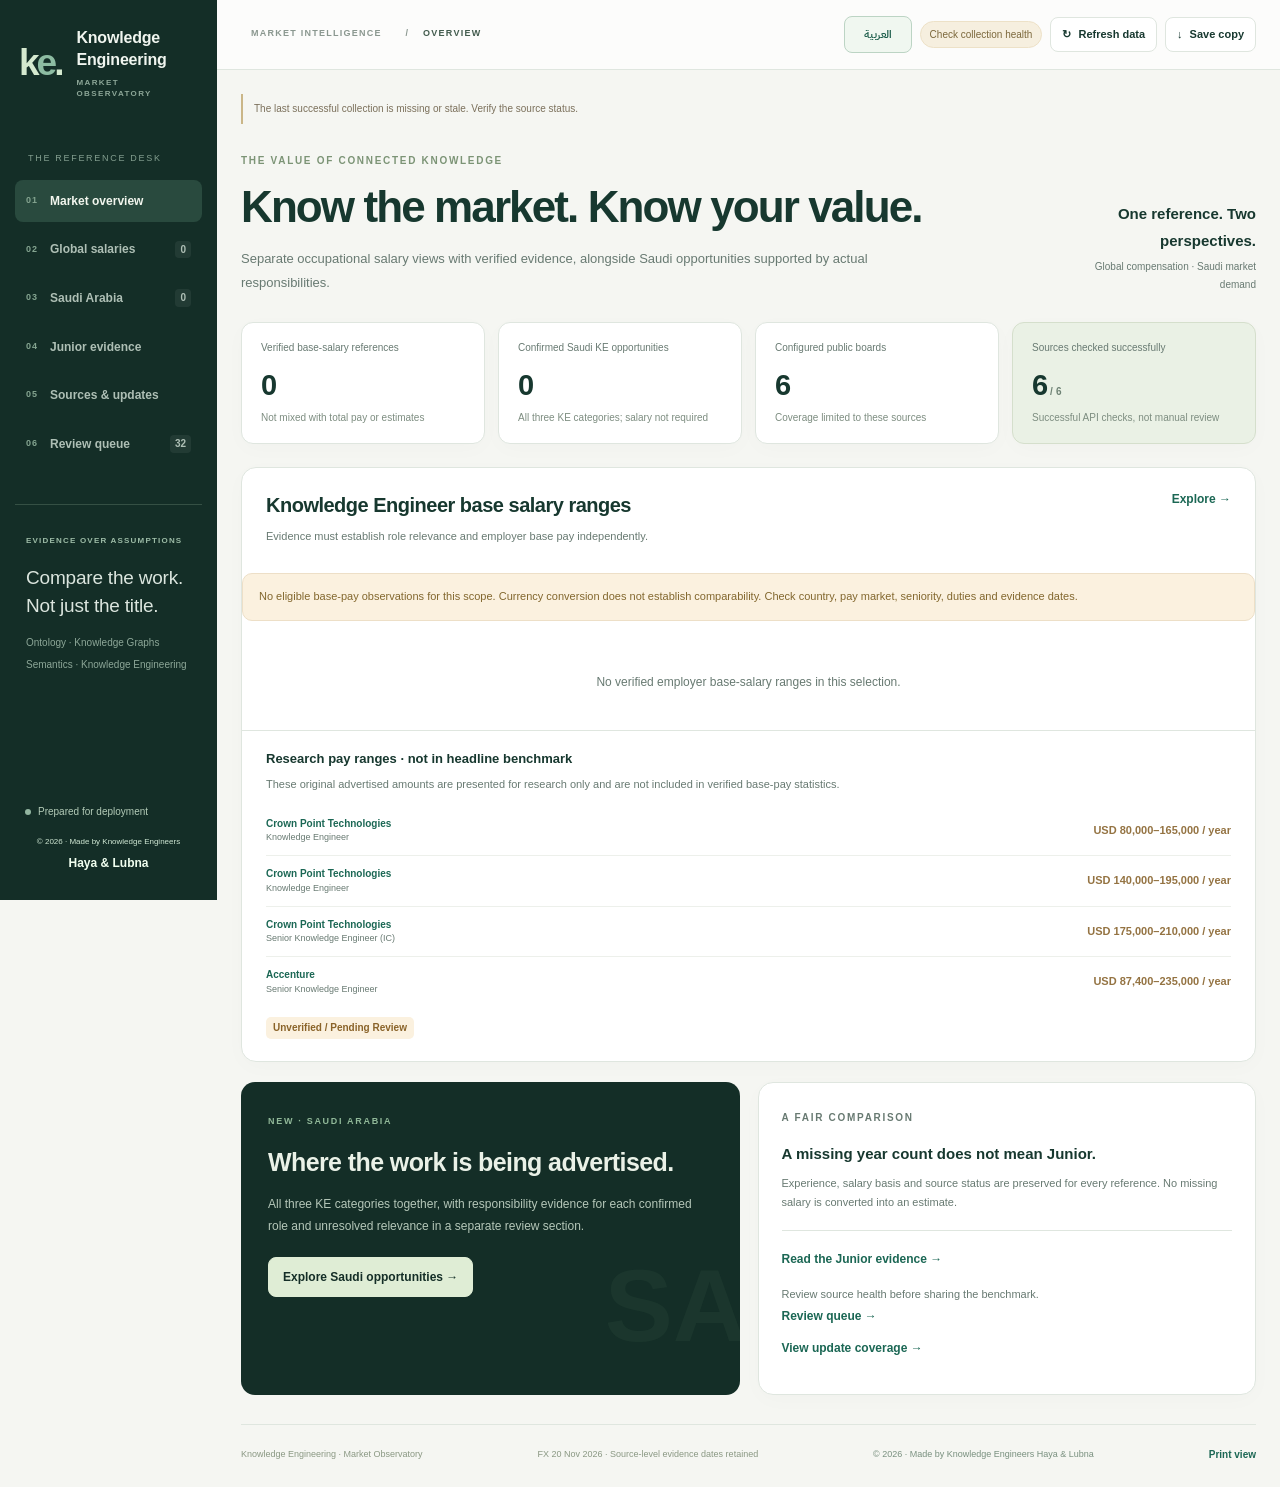
==== public/index.html @ d96d1381 "Refresh knowledge engineering market evidence" ====
<!DOCTYPE html>
<html lang="en" dir="ltr">
<head>
<meta charset="utf-8">
<meta name="viewport" content="width=device-width,initial-scale=1">
<meta name="description" content="Evidence-led Knowledge Engineering salary benchmark and Saudi Arabia opportunity tracker.">
<meta name="referrer" content="no-referrer">
<meta http-equiv="Content-Security-Policy" content="default-src 'none'; script-src 'unsafe-inline'; style-src 'unsafe-inline'; font-src data:; img-src data:; connect-src 'self'; object-src 'none'; base-uri 'none'; form-action 'none'">
<title>Knowledge Engineering | Market Observatory</title>
<style>/* IBM Plex Sans Arabic — bundled font license
Copyright © 2017 IBM Corp. with Reserved Font Name "Plex"

This Font Software is licensed under the SIL Open Font License, Version 1.1.

This license is copied below, and is also available with a FAQ at: http://scripts.sil.org/OFL


-----------------------------------------------------------
SIL OPEN FONT LICENSE Version 1.1 - 26 February 2007
-----------------------------------------------------------

PREAMBLE
The goals of the Open Font License (OFL) are to stimulate worldwide
development of collaborative font projects, to support the font creation
efforts of academic and linguistic communities, and to provide a free and
open framework in which fonts may be shared and improved in partnership
with others.

The OFL allows the licensed fonts to be used, studied, modified and
redistributed freely as long as they are not sold by themselves. The
fonts, including any derivative works, can be bundled, embedded,
redistributed and/or sold with any software provided that any reserved
names are not used by derivative works. The fonts and derivatives,
however, cannot be released under any other type of license. The
requirement for fonts to remain under this license does not apply
to any document created using the fonts or their derivatives.

DEFINITIONS
"Font Software" refers to the set of files released by the Copyright
Holder(s) under this license and clearly marked as such. This may
include source files, build scripts and documentation.

"Reserved Font Name" refers to any names specified as such after the
copyright statement(s).

"Original Version" refers to the collection of Font Software components as
distributed by the Copyright Holder(s).

"Modified Version" refers to any derivative made by adding to, deleting,
or substituting -- in part or in whole -- any of the components of the
Original Version, by changing formats or by porting the Font Software to a
new environment.

"Author" refers to any designer, engineer, programmer, technical
writer or other person who contributed to the Font Software.

PERMISSION & CONDITIONS
Permission is hereby granted, free of charge, to any person obtaining
a copy of the Font Software, to use, study, copy, merge, embed, modify,
redistribute, and sell modified and unmodified copies of the Font
Software, subject to the following conditions:

1) Neither the Font Software nor any of its individual components,
in Original or Modified Versions, may be sold by itself.

2) Original or Modified Versions of the Font Software may be bundled,
redistributed and/or sold with any software, provided that each copy
contains the above copyright notice and this license. These can be
included either as stand-alone text files, human-readable headers or
in the appropriate machine-readable metadata fields within text or
binary files as long as those fields can be easily viewed by the user.

3) No Modified Version of the Font Software may use the Reserved Font
Name(s) unless explicit written permission is granted by the corresponding
Copyright Holder. This restriction only applies to the primary font name as
presented to the users.

4) The name(s) of the Copyright Holder(s) or the Author(s) of the Font
Software shall not be used to promote, endorse or advertise any
Modified Version, except to acknowledge the contribution(s) of the
Copyright Holder(s) and the Author(s) or with their explicit written
permission.

5) The Font Software, modified or unmodified, in part or in whole,
must be distributed entirely under this license, and must not be
distributed under any other license. The requirement for fonts to
remain under this license does not apply to any document created
using the Font Software.

TERMINATION
This license becomes null and void if any of the above conditions are
not met.

DISCLAIMER
THE FONT SOFTWARE IS PROVIDED "AS IS", WITHOUT WARRANTY OF ANY KIND,
EXPRESS OR IMPLIED, INCLUDING BUT NOT LIMITED TO ANY WARRANTIES OF
MERCHANTABILITY, FITNESS FOR A PARTICULAR PURPOSE AND NONINFRINGEMENT
OF COPYRIGHT, PATENT, TRADEMARK, OR OTHER RIGHT. IN NO EVENT SHALL THE
COPYRIGHT HOLDER BE LIABLE FOR ANY CLAIM, DAMAGES OR OTHER LIABILITY,
INCLUDING ANY GENERAL, SPECIAL, INDIRECT, INCIDENTAL, OR CONSEQUENTIAL
DAMAGES, WHETHER IN AN ACTION OF CONTRACT, TORT OR OTHERWISE, ARISING
FROM, OUT OF THE USE OR INABILITY TO USE THE FONT SOFTWARE OR FROM
OTHER DEALINGS IN THE FONT SOFTWARE.

*/
:root{--page:#f5f6f2;--white:#fff;--ink:#17382f;--muted:#687a72;--line:#dfe6df;--green:#1b6754;--mint:#d8eee1;--nav:#142e27;--gold:#a26b22;--gold-bg:#fbf1df;--red:#944b43;--shadow:0 5px 22px #17382f05;--radius:15px}*{box-sizing:border-box}body{margin:0;background:var(--page);color:var(--ink);font:14px/1.55 'Segoe UI',Arial,sans-serif}button,input,select{font:inherit}button,a{touch-action:manipulation}button{cursor:pointer}button:disabled{opacity:.45;cursor:not-allowed}a{color:var(--green);text-decoration:none}a:hover{text-decoration:underline}button:focus-visible,a:focus-visible,input:focus-visible,select:focus-visible{outline:3px solid #87bea7;outline-offset:3px}h1,h2,h3,p{margin-top:0}h1{font-size:44px;line-height:1.12;letter-spacing:-1.9px;font-weight:650;margin-bottom:16px}h2{font-size:20px;letter-spacing:-.5px;margin-bottom:7px}h3{font-size:16px;line-height:1.5;margin-bottom:8px}.muted,small{color:var(--muted)}small{font-size:11px}.eyebrow{font-size:10px;font-weight:750;letter-spacing:1.7px;text-transform:uppercase}.mono{font-variant-numeric:tabular-nums}.button{display:inline-flex;justify-content:center;align-items:center;gap:7px;border:1px solid var(--line);border-radius:8px;padding:10px 14px;font-size:12px;font-weight:600;background:white;color:var(--ink);min-height:38px}.button:hover{background:#edf3ee;text-decoration:none}.button.primary{background:var(--green);border-color:var(--green);color:white}.button.primary:hover{background:#164d40}.button.small{padding:8px 11px;min-height:34px;font-size:11px}.button.square{width:34px;padding:5px;font-size:22px;line-height:1}.text-button{padding:0;border:0;background:transparent;color:var(--green);font-size:12px;font-weight:650}.text-button:hover{text-decoration:underline}.actions{display:flex;align-items:center;gap:9px;flex-wrap:wrap}.chip{display:inline-flex;align-items:center;border-radius:5px;font-size:10px;font-weight:650;padding:4px 7px;background:#edf0ed;color:#60746b;line-height:1.4}.chip.green{background:#e2f2e8;color:#246649}.chip.amber{background:var(--gold-bg);color:#8a6329}.chip.red{background:#f7e9e6;color:#924f45}.chip.blue{background:#e7edf7;color:#476082}.chip-row{display:flex;align-items:center;gap:6px;flex-wrap:wrap}.status-dot{height:6px;width:6px;border-radius:50%;display:inline-block;background:#93b6a1;margin-right:7px}.sidebar{position:fixed;inset:0 auto 0 0;width:244px;background:var(--nav);color:#dbe5de;padding:34px 22px;z-index:10;display:flex;flex-direction:column}.brand{display:flex;gap:15px;color:#f0f5ef;align-items:center;font-weight:600;font-size:16px;line-height:1.35;letter-spacing:-.2px;margin:0 4px 52px}.brand:hover{text-decoration:none}.brand-mark{font-size:37px;letter-spacing:-3px;font-weight:800;color:#d5e9cf}.brand-mark span{color:#8dbca2}.brand small{display:block;color:#8da798;font-size:8px;letter-spacing:1.4px;margin-top:8px}.nav-caption{font-size:9px;letter-spacing:1.7px;color:#839e8f;margin:0 13px 14px}.sidebar nav{display:grid;gap:6px}.sidebar nav button{display:flex;align-items:center;gap:12px;width:100%;background:transparent;border:0;color:#aebfb5;padding:12px 11px;text-align:left;border-radius:8px;font-size:12px;font-weight:600}.sidebar nav button.active{color:#f2f6ee;background:#294a3e}.sidebar nav button:hover{background:#243f35}.nav-icon{font-size:9px;color:#84a490;letter-spacing:1px}.nav-count{margin-left:auto;background:#ffffff10;border-radius:4px;padding:1px 5px;font-size:10px}.side-card{margin-top:39px;border-top:1px solid #355044;padding:23px 11px}.side-card .eyebrow{font-size:8px;color:#9dbca7;letter-spacing:1.2px}.side-card p{margin:14px 0 12px;font-size:19px;line-height:1.45;letter-spacing:-.2px}.side-card small{font-size:10px;color:#8da798;line-height:1.8}.side-footer{margin-top:auto;padding:20px 10px 0;font-size:10px;color:#b4ccb8}.side-footer small{display:block;margin-top:10px;color:#7f9b8a;line-height:1.75}.app{margin-left:244px}.topbar{padding:16px 34px;background:#ffffffbb;border-bottom:1px solid var(--line);display:flex;justify-content:space-between;align-items:center;gap:15px}.crumb{font-size:9px;font-weight:600;letter-spacing:1.25px;color:#8a978f}.crumb span{margin:0 10px}.crumb strong{color:#435c4e}.top-actions{display:flex;gap:8px;align-items:center}.sync-pill{font-size:10px;color:#7c683c;background:#f6efdf;border:1px solid #ede1c7;border-radius:30px;padding:5px 9px;white-space:nowrap}.sync-pill.ok{background:#e6f1e9;border-color:#c9dfcf;color:#316c46}main{max-width:1590px;margin:auto;padding:24px 35px 22px}.connection-notice{font-size:10px;color:#7b705b;border-left:2px solid #cab688;padding:6px 11px;margin:0 0 29px;line-height:1.8}.connection-notice.ok{border-color:#89bda1;color:#567568}.page-heading{display:flex;justify-content:space-between;align-items:flex-end;gap:25px;margin-bottom:28px}.page-heading .eyebrow{color:#7c9476;display:block;margin-bottom:14px}.page-heading p{font-size:13px;color:var(--muted);max-width:640px;line-height:1.8;margin-bottom:0}.heading-note{max-width:180px;font-size:10px;text-align:right;color:var(--muted);line-height:1.8}.heading-note strong{font-size:15px;display:block;color:var(--ink);margin-bottom:4px}.stats{display:grid;grid-template-columns:repeat(4,minmax(0,1fr));gap:13px;margin-bottom:23px}.stat{border:1px solid var(--line);border-radius:12px;background:white;padding:17px 19px;box-shadow:var(--shadow)}.stat .label{color:var(--muted);font-size:10px;margin-bottom:13px}.stat .value{font-size:29px;line-height:1.15;letter-spacing:-1px;font-weight:650;margin-bottom:8px}.stat .value small{font-size:10px;font-weight:650;letter-spacing:.2px;color:#6e8274;margin-right:5px}.stat .foot{font-size:10px;line-height:1.6;color:#7d8d80}.stat.emph{background:#eaf1e5;border-color:#d5dfcc}.panel{background:white;border:1px solid var(--line);border-radius:var(--radius);box-shadow:var(--shadow);overflow:hidden}.panel-header{display:flex;justify-content:space-between;align-items:flex-start;gap:15px;padding:22px 24px 13px}.panel-header p{font-size:11px;color:var(--muted);margin:5px 0 0}.overview-grid{display:grid;grid-template-columns:minmax(0,1fr) 300px;gap:20px}.hero-card{background:var(--nav);color:#eaf1e7;padding:27px;border-radius:14px;position:relative;overflow:hidden;margin-bottom:17px}.hero-card .eyebrow{color:#91b999;font-size:9px}.hero-card h2{font-size:25px;line-height:1.25;letter-spacing:-.6px;margin:16px 0}.hero-card p{color:#b5c7b9;font-size:12px;line-height:1.8;position:relative}.hero-card .button{position:relative;background:#dfedd5;color:var(--nav);border-color:#dfedd5;margin-top:7px}.hero-card::after{content:'SA';font-size:102px;position:absolute;right:-7px;bottom:10px;color:#8eaf8d11;font-weight:800;pointer-events:none}.evidence-card{padding:23px}.evidence-card h3{font-size:15px}.evidence-card p{font-size:11px;color:var(--muted);line-height:1.8}.evidence-card .thin-rule{border-top:1px solid var(--line);margin:17px 0}.chart{padding:0 24px 22px}.chart-row{display:grid;grid-template-columns:180px 1fr 130px;gap:14px;align-items:center;border-bottom:1px solid #edf0eb;padding:12px 0}.chart-row:last-child{border:0}.chart-role{display:block;font-size:11px;font-weight:650}.chart-role small{display:block;font-weight:400;font-size:9px;margin-top:3px}.bar-track{height:6px;background:#eff2ee;border-radius:4px;position:relative}.bar-range{height:6px;border-radius:4px;background:#75a38b;position:absolute;top:0;min-width:2px}.chart-value{font-size:10px;text-align:right;font-weight:650;color:#45684f}.chart-legend{font-size:9px;display:flex;justify-content:space-between;color:#8b998c;margin-bottom:5px;margin-left:194px;margin-right:144px}.caption{font-size:10px;color:#82917f;line-height:1.75;margin-top:15px}.notice{border:1px solid #dbe6d5;background:#edf4e9;padding:13px 16px;border-radius:10px;font-size:11px;color:#5b7558;line-height:1.8;margin:18px 0}.notice.amber{background:var(--gold-bg);border-color:#eddfc7;color:#82672e}.filters{background:white;border:1px solid var(--line);border-radius:12px;padding:15px 17px;margin-bottom:21px}.filter-grid{display:grid;grid-template-columns:1.6fr repeat(3,1fr);gap:13px}.field label{display:block;font-size:9px;font-weight:700;letter-spacing:.7px;color:#7d8b7c;text-transform:uppercase;margin-bottom:6px}.field input,.field select{width:100%;border:1px solid #dce4d9;border-radius:7px;background:#fafcf9;padding:10px 11px;color:var(--ink);font-size:12px;min-height:39px}.filter-bottom{border-top:1px solid #edf0e9;display:flex;justify-content:space-between;align-items:center;gap:15px;padding-top:12px;margin-top:13px}.check-label{font-size:10px;color:var(--muted);display:inline-flex;align-items:center;gap:6px;margin-right:15px}.check-label input{accent-color:var(--green)}.result-count{font-size:10px;color:#8b9688}.table-scroll{overflow-x:auto}table{width:100%;border-collapse:collapse;min-width:840px}th{text-align:left;color:#788777;font-size:9px;text-transform:uppercase;letter-spacing:.8px;font-weight:650;background:#f9fbf7;border-bottom:1px solid var(--line);padding:12px 18px}td{padding:16px 18px;border-bottom:1px solid #ebefe8;vertical-align:top;font-size:12px}tr:last-child td{border-bottom:0}.title-link{border:0;background:transparent;padding:0;color:var(--ink);text-align:left;font-weight:650;font-size:12px;line-height:1.55}.title-link:hover{color:var(--green);text-decoration:underline}.subline{display:block;font-size:10px;color:var(--muted);margin-top:5px;max-width:230px}.money{font-weight:700;font-size:13px;white-space:nowrap;color:var(--green)}.money small{display:block;font-weight:400;font-size:9px;white-space:normal;line-height:1.6;margin-top:4px}.cards-grid{display:grid;grid-template-columns:repeat(2,minmax(0,1fr));gap:17px}.job-card{background:white;border:1px solid var(--line);border-radius:13px;padding:23px;display:flex;flex-direction:column}.job-brand{display:flex;align-items:center;gap:10px;margin-bottom:17px;font-size:11px;font-weight:600;color:#60765e}.company-mark{height:33px;width:33px;display:grid;place-items:center;border:1px solid #dfe9d9;background:#f2f6ed;border-radius:8px;color:#527548;font-size:11px}.job-card h3{font-size:17px;line-height:1.5;letter-spacing:-.3px;margin-bottom:7px}.job-location{font-size:11px;color:#7c8c79;margin-bottom:15px}.job-summary{font-size:12px;line-height:1.8;color:#72816e;margin:13px 0;flex:1}.job-facts{display:grid;grid-template-columns:1.1fr 1fr;gap:15px;border-top:1px solid #edf0e8;border-bottom:1px solid #edf0e8;padding:13px 0;margin:3px 0 16px}.job-facts small{display:block;font-size:9px;letter-spacing:.5px;text-transform:uppercase;margin-bottom:5px}.job-facts strong{font-size:12px;font-weight:650}.job-footer{display:flex;align-items:center;justify-content:space-between;gap:8px}.job-dates{color:#8b9885;font-size:9px;margin-top:13px;line-height:1.7}.junior-grid{display:grid;grid-template-columns:repeat(3,minmax(0,1fr));gap:17px}.junior-card{padding:23px;display:flex;flex-direction:column}.junior-card h3{margin-top:18px;min-height:48px}.junior-card .junior-money{font-size:24px;font-weight:650;letter-spacing:-.8px;margin:10px 0 5px}.junior-card p{font-size:11px;line-height:1.8;color:var(--muted)}.junior-card .button{margin-top:auto;align-self:flex-start}.source-grid{display:grid;grid-template-columns:repeat(2,minmax(0,1fr));gap:15px}.source-card{padding:20px 23px}.source-top{display:flex;align-items:center;justify-content:space-between;gap:10px;margin-bottom:12px}.source-card p{font-size:11px;line-height:1.8;color:var(--muted);margin-bottom:7px}.source-facts{font-size:10px;color:#82917b;margin:12px 0}.source-error{color:#925b35;font-size:10px;overflow-wrap:anywhere}.method-grid{display:grid;grid-template-columns:1fr 1fr;gap:18px;margin:24px 0}.method-card{padding:23px}.method-card p,.method-card li{font-size:11px;color:var(--muted);line-height:1.9}.method-card ol{padding-left:19px}.method-card .code{font-family:ui-monospace,monospace;background:#f2f5ee;padding:12px;border:1px solid var(--line);border-radius:7px;overflow-wrap:anywhere;font-size:10px;margin:12px 0}.update-event{padding:12px 0;border-bottom:1px solid #eaf0e5;font-size:11px}.update-event small{display:block;margin-top:3px}.empty{padding:36px 24px;text-align:center;color:var(--muted);font-size:12px;line-height:1.8}.empty strong{display:block;font-size:17px;color:var(--ink);margin-bottom:8px}footer{display:flex;justify-content:space-between;align-items:center;gap:15px;padding:22px 0 0;margin-top:29px;border-top:1px solid var(--line);color:#8a9883;font-size:9px}footer .text-button{font-size:10px}.compare-tray{position:fixed;bottom:20px;left:calc(50% + 110px);transform:translateX(-50%);padding:12px 15px;border-radius:12px;display:flex;gap:12px;align-items:center;background:var(--nav);color:#dbe8d6;box-shadow:0 8px 25px #142e2730;z-index:40;font-size:12px}dialog{border:1px solid var(--line);padding:0;border-radius:16px;max-width:850px;width:calc(100% - 30px);max-height:88vh;color:var(--ink);background:#fff;box-shadow:0 25px 80px #12302026}dialog::backdrop{background:#122a2570;backdrop-filter:blur(3px)}.dialog-header{display:flex;justify-content:space-between;align-items:center;padding:18px 24px;border-bottom:1px solid var(--line);position:sticky;top:0;background:#fff;z-index:2}.dialog-header h2{font-size:19px;margin:0}#detail-body,#compare-body{padding:25px}.detail-title{font-size:27px;line-height:1.3;letter-spacing:-.7px;margin-bottom:8px}.detail-salary{background:#edf4e7;border-radius:12px;padding:20px;margin:20px 0}.detail-salary .amount{font-size:32px;letter-spacing:-1px;font-weight:650}.detail-salary p{font-size:11px;margin:6px 0 0;color:var(--muted)}.detail-grid{display:grid;grid-template-columns:1fr 1fr;gap:20px;margin:20px 0}.detail-grid strong{display:block;font-size:10px;text-transform:uppercase;letter-spacing:.6px;color:#7d8f75;margin-bottom:7px}.detail-grid p{font-size:12px;line-height:1.8;overflow-wrap:anywhere}.detail-grid .full{grid-column:1/-1}.source-url{font-size:10px;display:block;overflow-wrap:anywhere;line-height:1.8;margin:7px 0}.compare-columns{display:grid;grid-template-columns:repeat(var(--n,2),minmax(0,1fr));gap:15px}.compare-card{padding:18px;background:#f8fbf5;border:1px solid var(--line);border-radius:10px}.compare-card h3{font-size:16px;margin:10px 0}.compare-card p{font-size:11px;line-height:1.8;color:var(--muted)}.compare-card .money{font-size:19px;margin:14px 0}.compare-card strong{display:block;font-size:10px;margin-top:15px}.toast{position:fixed;bottom:22px;right:24px;max-width:380px;background:var(--nav);color:#edf6e7;box-shadow:0 6px 30px #142e2724;border-radius:10px;padding:14px 18px;z-index:100;font-size:12px}[hidden]{display:none!important}.print-appendix{display:none}.sr-only{position:absolute;width:1px;height:1px;overflow:hidden;clip:rect(0,0,0,0)}
@media(min-width:1600px){.overview-grid{grid-template-columns:minmax(0,1fr) 325px}.chart-row{grid-template-columns:235px 1fr 145px}.chart-legend{margin-left:249px;margin-right:159px}}
@media(max-width:1280px){.sidebar{width:217px;padding:27px 15px}.app{margin-left:217px}main{padding:24px}.topbar{padding:16px 24px}.overview-grid{grid-template-columns:1fr}.overview-aside{display:grid;grid-template-columns:1fr 1fr;gap:18px}.hero-card{margin:0}.chart-row{grid-template-columns:245px 1fr 150px}.chart-legend{margin-left:259px;margin-right:164px}.compare-tray{left:calc(50% + 108px)}.junior-grid{grid-template-columns:1fr}.junior-card h3{min-height:0}}
@media(max-width:900px){.sidebar{position:static;width:auto;padding:18px 20px;display:block}.brand{margin:0 0 18px;font-size:13px;line-height:1.3}.brand-mark{font-size:31px}.brand small{font-size:7px;margin-top:5px}.nav-caption,.side-card,.side-footer{display:none}.sidebar nav{display:flex;overflow-x:auto;gap:6px}.sidebar nav button{width:auto;flex-shrink:0;white-space:nowrap;padding:9px 11px;font-size:11px}.nav-icon{display:none}.app{margin:0}.crumb{font-size:8px}.topbar{padding:13px 20px}.sync-pill{font-size:9px}.top-actions .button{font-size:10px}.overview-grid{grid-template-columns:1fr}.compare-tray{left:50%}.heading-note{display:none}.filter-grid{grid-template-columns:1fr 1fr}.stats{gap:10px}.stat{padding:15px}.stat .value{font-size:25px}.method-grid{grid-template-columns:1fr}}
@media(max-width:600px){main{padding:19px 15px}.topbar{align-items:center;padding:12px 15px}.crumb{display:none}.top-actions{width:100%;justify-content:space-between;gap:5px}.top-actions .button{padding:7px 9px;min-height:32px}.connection-notice{margin-bottom:22px;font-size:9px}h1{font-size:36px;letter-spacing:-1.5px}.page-heading p{font-size:12px}.page-heading{margin-bottom:23px}.stats{grid-template-columns:1fr 1fr}.stat .label{font-size:9px}.stat .value{font-size:28px}.stat .foot{font-size:9px}.overview-aside,.cards-grid,.source-grid{grid-template-columns:1fr}.panel-header{padding:19px 17px 14px}.panel-header h2{font-size:17px}.panel-header p{font-size:10px}.chart{padding:0 17px 20px}.chart-row{grid-template-columns:1fr 128px;gap:7px 15px;padding:14px 0}.chart-role{grid-column:1/-1;font-size:11px}.chart-role small{font-size:9px}.chart-value{font-size:9px}.chart-legend{margin-left:0;margin-right:145px}.filter-grid{gap:11px}.filter-grid .field:first-child{grid-column:1/-1}.filter-grid .field:last-child{grid-column:1/-1}.filter-bottom{align-items:flex-start;flex-direction:column;gap:8px}.check-label{font-size:10px;margin:0 6px 6px 0}.notice{font-size:10px;padding:12px 14px}.job-card{padding:20px}.job-card h3{font-size:17px}.job-summary{font-size:11px}.job-footer .button{font-size:10px}.source-card{padding:20px}.source-top{align-items:flex-start}.source-top h3{font-size:14px}footer{align-items:flex-start;flex-wrap:wrap;font-size:8px}#footer-evidence{max-width:160px}.dialog-header{padding:15px 18px}#detail-body,#compare-body{padding:20px}.detail-title{font-size:23px}.detail-salary .amount{font-size:27px}.detail-grid,.compare-columns{grid-template-columns:1fr}.detail-grid .full{grid-column:auto}.compare-tray{width:calc(100% - 24px);bottom:13px;font-size:10px;justify-content:space-between;padding:10px;gap:7px}.compare-tray .button{font-size:10px}.toast{right:14px;left:14px;bottom:14px;max-width:none}.hero-card h2{font-size:25px}}
@media(prefers-reduced-motion:reduce){*{scroll-behavior:auto!important;transition:none!important}}
@media print{@page{size:landscape;margin:13mm}.sidebar,.topbar,.connection-notice,.filters,.actions,.compare-tray,dialog,.toast,.button,.text-button{display:none!important}body{background:white;font-size:10px}.app{margin:0}main{padding:0;max-width:none}h1{font-size:26px}.page-heading p{font-size:10px}.stats{grid-template-columns:repeat(4,1fr)}.stat{padding:12px}.stat .value{font-size:23px}.overview-grid{display:block}.overview-aside{display:none}.panel,.job-card{box-shadow:none;break-inside:avoid}.chart-row{grid-template-columns:250px 1fr 160px;break-inside:avoid}.cards-grid{grid-template-columns:1fr 1fr}.table-scroll{overflow:visible}table{min-width:0;font-size:9px;table-layout:fixed}td,th{padding:9px;overflow-wrap:anywhere}.money{font-size:10px;white-space:normal}.chip{font-size:8px}.source-grid,.method-grid{grid-template-columns:1fr 1fr}.junior-grid{grid-template-columns:repeat(3,1fr)}.bar-range,.hero-card,.stat.emph,.chip{-webkit-print-color-adjust:exact;print-color-adjust:exact}.print-appendix{display:block;break-before:page}.print-appendix .source-url{font-size:8px}footer{font-size:8px}.print-appendix article{break-inside:avoid;margin:10px 0}}

.chart-role{text-align:left}

/* Bilingual layout and accessible review/status controls */
/* IBM Plex Sans Arabic, IBM/plex commit 71f558992315a12ca1f06a2215d57962a1992162.
   Original WOFF2 files and SIL Open Font License are bundled in web/fonts.
   The build embeds these fonts and their license in the offline dashboard. */
@font-face{font-family:'IBM Plex Sans Arabic';font-style:normal;font-weight:400;font-display:swap;src:url('[data-uri]') format('woff2');unicode-range:U+0600-06FF,U+0750-077F,U+0870-089F,U+08A0-08FF,U+200C-200F,U+FB50-FDFF,U+FE70-FEFF}
@font-face{font-family:'IBM Plex Sans Arabic';font-style:normal;font-weight:500;font-display:swap;src:url('[data-uri]') format('woff2');unicode-range:U+0600-06FF,U+0750-077F,U+0870-089F,U+08A0-08FF,U+200C-200F,U+FB50-FDFF,U+FE70-FEFF}
@font-face{font-family:'IBM Plex Sans Arabic';font-style:normal;font-weight:600;font-display:swap;src:url('[data-uri]') format('woff2');unicode-range:U+0600-06FF,U+0750-077F,U+0870-089F,U+08A0-08FF,U+200C-200F,U+FB50-FDFF,U+FE70-FEFF}
@font-face{font-family:'IBM Plex Sans Arabic';font-style:normal;font-weight:700;font-display:swap;src:url('[data-uri]') format('woff2');unicode-range:U+0600-06FF,U+0750-077F,U+0870-089F,U+08A0-08FF,U+200C-200F,U+FB50-FDFF,U+FE70-FEFF}
.lang-switch{min-width:68px;border-color:#bcd4c4;color:#195b48;background:#f0f7f0;font-weight:750}
.lang-switch:hover{background:#e3f1e6}
.side-footer .creator-credit{display:flex;flex-direction:column;align-items:center;gap:4px;margin:16px 0 0;color:#d0e8d4;font:8px/1.7 'Segoe UI',Arial,sans-serif;text-align:center;direction:ltr;unicode-bidi:isolate}
.creator-credit-label{display:block;white-space:nowrap}
.creator-credit strong{display:block;font-weight:700;color:#f1fff0;font-size:12px;white-space:nowrap}
.review-list{display:grid;gap:11px}
.review-card{padding:18px 21px;background:white;border:1px solid var(--line);border-radius:12px;display:flex;align-items:flex-start;justify-content:space-between;gap:14px}
.review-card h3{font-size:14px;margin:6px 0}
.review-card p{font-size:11px;color:var(--muted);margin:6px 0;line-height:1.7;max-width:750px}
.review-card .review-actions{flex-shrink:0;display:flex;gap:8px;flex-wrap:wrap;align-items:center}
.review-note{padding:15px 19px;margin-top:16px;background:#fff9ee;border:1px solid #ebddc6;border-radius:11px;color:#866b35;font-size:12px;line-height:1.8}
.pay-note{display:block;font-size:9px;color:#8d6c35;white-space:normal;font-weight:550;line-height:1.55;margin-top:4px}
.status-legend{display:flex;gap:10px;align-items:center;flex-wrap:wrap;margin:12px 0 20px;font-size:11px;color:var(--muted)}
html[lang="ar"] body,.lang-switch[lang="ar"]{font-family:'IBM Plex Sans Arabic','Segoe UI',Tahoma,Arial,sans-serif;letter-spacing:normal}
html[lang="ar"] body{line-height:1.85}
.lang-switch[lang="ar"]{font-weight:600;line-height:1.7}
html[lang="ar"] :is(h1,h2,h3,.eyebrow,.nav-caption,.brand,.brand small,.crumb,.nav-icon,.stat .value,.stat .value small,.field label,th,.job-facts small,.detail-grid strong,.junior-money,.detail-title,.amount){letter-spacing:normal}
html[lang="ar"] h1{font-weight:600;line-height:1.45}
html[lang="ar"] h2{font-weight:600;line-height:1.6}
html[lang="ar"] h3{font-weight:600;line-height:1.65}
html[lang="ar"] :is(.page-heading p,.job-summary,.detail-grid p){font-size:13px;line-height:1.95}
html[lang="ar"] :is(.panel-header p,.evidence-card p,.junior-card p,.source-card p,.method-card p,.method-card li,.review-card p,.research-ranges p,.detail-salary p){font-size:12px;line-height:1.9}
html[lang="ar"] :is(.button,.text-button,.title-link){font-weight:600;line-height:1.75}
html[lang="ar"] .button{font-size:13px}
html[lang="ar"] :is(.button.small,.text-button){font-size:12px}
html[lang="ar"] :is(.sidebar nav button,.field input,.field select,td){font-size:13px}
html[lang="ar"] .sidebar nav button{font-weight:500;line-height:1.65}
html[lang="ar"] :is(.field label,th,.stat .label,.stat .foot,.subline,.job-facts small,.job-dates,.source-facts,.pay-note,.connection-notice,.check-label,.result-count){font-size:11px;line-height:1.8}
html[lang="ar"] :is(.eyebrow,.nav-caption,.brand small,.crumb){font-size:10px;line-height:1.8;font-weight:500}
html[lang="ar"] .chip{font-size:11px;font-weight:500;line-height:1.7}
html[lang="ar"] .sidebar{overflow-y:auto}
[dir="rtl"] .sidebar{inset:0 0 0 auto}
[dir="rtl"] .app{margin-left:0;margin-right:244px}
[dir="rtl"] .sidebar nav button,[dir="rtl"] .title-link,[dir="rtl"] .chart-role{text-align:right}
[dir="rtl"] .nav-count{margin-left:0;margin-right:auto}
[dir="rtl"] .status-dot{margin-left:7px;margin-right:0}
[dir="rtl"] .connection-notice{border-left:0;border-right:2px solid #cab688}
[dir="rtl"] .connection-notice.ok{border-color:#89bda1}
[dir="rtl"] .heading-note{text-align:left}
[dir="rtl"] .chart-value{text-align:left}
[dir="rtl"] .chart-legend{margin-left:144px;margin-right:194px}
[dir="rtl"] .bar-track{direction:ltr}
[dir="rtl"] .check-label{margin-right:0;margin-left:15px}
[dir="rtl"] .method-card ol{padding-left:0;padding-right:19px}
[dir="rtl"] .source-url{direction:ltr;text-align:left;unicode-bidi:plaintext}
[dir="rtl"] .compare-tray{left:calc(50% - 110px)}
[dir="rtl"] .money,[dir="rtl"] .mono{unicode-bidi:plaintext}
[dir="rtl"] .job-card .job-dates{line-height:1.9}
[dir="rtl"] th{text-align:right}
[dir="rtl"] footer{direction:rtl}
@media(max-width:1280px){[dir="rtl"] .app{margin-right:217px}[dir="rtl"] .chart-legend{margin-left:164px;margin-right:259px}[dir="rtl"] .compare-tray{left:calc(50% - 108px)}}
@media(max-width:900px){[dir="rtl"] .sidebar{position:static}[dir="rtl"] .app{margin:0}[dir="rtl"] .compare-tray{left:50%}}
@media(max-width:600px){.review-card{display:block}.review-card .review-actions{margin-top:12px}.top-actions{flex-wrap:wrap}.lang-switch{min-width:62px}[dir="rtl"] .chart-legend{margin-left:145px;margin-right:0}}
@media print{[dir="rtl"] .app{margin:0}.lang-switch{display:none!important}}

/* Distinguish unverified disclosed pay from the approved primary benchmark. */
.research-ranges{border-top:1px solid var(--line);padding:18px 24px 22px}
.research-ranges h3{font-size:13px;font-weight:700;margin-bottom:7px}
.research-ranges p{font-size:11px;line-height:1.7;color:var(--muted);margin-bottom:12px}
.research-row{border-bottom:1px solid #edf0eb;display:flex;justify-content:space-between;align-items:center;gap:18px;padding:10px 0}
.research-row:last-of-type{border-bottom:0;margin-bottom:10px}
.research-row .text-button{font-size:10px;text-align:start}
.research-row small{display:block;font-weight:400;color:var(--muted);font-size:9px}
.research-row strong{font-size:11px;white-space:nowrap;color:#947342}
.footer-credit{font-size:9px;color:#79907f;white-space:nowrap}
@media(max-width:600px){.research-ranges{padding:17px}.research-row{gap:8px}.research-row strong{font-size:10px}.footer-credit{width:100%;text-align:center;white-space:normal;margin-top:5px}}
/* Evidence-backed opportunity cards and clearly separated local review references. */
.role-evidence{margin:12px 0;padding:12px;border-inline-start:3px solid var(--line);background:#f5f8f1;border-radius:6px;overflow-wrap:anywhere}
.role-evidence strong{font-size:11px}.role-evidence blockquote{margin:9px 0;font-size:12px;line-height:1.8;white-space:pre-wrap}
.role-evidence p{font-size:11px;line-height:1.8;margin:10px 0}.role-evidence small{display:block;font-size:10px;line-height:1.7}
.pending-evidence{padding:20px;margin-top:24px}.pending-evidence summary{cursor:pointer;font-weight:650;line-height:1.8}
.pending-evidence>p{color:var(--muted);font-size:12px;line-height:1.8;margin:12px 0 18px}.pending-evidence .review-card{min-width:0;overflow-wrap:anywhere}
.pending-evidence .review-card>div{min-width:0}.sample-notice{margin:15px 0;line-height:1.8}.local-preview{margin-bottom:18px}
@media(max-width:600px){.role-evidence{padding:10px}.pending-evidence{padding:14px}.pending-evidence .review-actions{flex-wrap:wrap}}
</style>
</head>
<body>
<noscript><div class="notice">Enable JavaScript to view this dashboard. Source data is also provided in the project JSON.</div></noscript>
<aside class="sidebar">
  <a class="brand" href="#overview"><span class="brand-mark" dir="ltr">k<span>e</span>.</span><span><span data-i18n="Knowledge Engineering">Knowledge Engineering</span><small data-i18n="MARKET OBSERVATORY">MARKET OBSERVATORY</small></span></a>
  <div class="nav-caption" data-i18n="THE REFERENCE DESK">THE REFERENCE DESK</div>
  <nav aria-label="Main navigation">
    <button data-view="overview" class="active"><span class="nav-icon">01</span><span data-i18n="Market overview">Market overview</span></button>
    <button data-view="global"><span class="nav-icon">02</span><span data-i18n="Global salaries">Global salaries</span><span class="nav-count" id="global-count"></span></button>
    <button data-view="saudi"><span class="nav-icon">03</span><span data-i18n="Saudi Arabia">Saudi Arabia</span><span class="nav-count" id="saudi-count"></span></button>
    <button data-view="junior"><span class="nav-icon">04</span><span data-i18n="Junior evidence">Junior evidence</span></button>
    <button data-view="sources"><span class="nav-icon">05</span><span data-i18n="Sources & updates">Sources & updates</span></button>
    <button data-view="review"><span class="nav-icon">06</span><span data-i18n="Review queue">Review queue</span><span class="nav-count" id="review-count"></span></button>
  </nav>
  <div class="side-card"><span class="eyebrow" data-i18n="EVIDENCE OVER ASSUMPTIONS">EVIDENCE OVER ASSUMPTIONS</span>
    <p data-i18n="Compare the work. Not just the title.">Compare the work.<br>Not just the title.</p>
    <small>Ontology · Knowledge Graphs<br>Semantics · Knowledge Engineering</small>
  </div>
  <div class="side-footer"><span class="status-dot"></span><span id="side-mode">Prepared for deployment</span>
    <small class="creator-credit" dir="ltr" lang="en"><span class="creator-credit-label">© 2026 · Made by Knowledge Engineers</span><strong>Haya &amp; Lubna</strong></small>
  </div>
</aside>
<div class="app">
  <header class="topbar"><div class="crumb"><span data-i18n="MARKET INTELLIGENCE">MARKET INTELLIGENCE</span> <span>/</span> <strong id="crumb-title">OVERVIEW</strong></div>
    <div class="top-actions"><button class="button small lang-switch" id="lang-switch" type="button" aria-label="Switch language">العربية</button><span class="sync-pill" id="sync-pill">Prepared snapshot</span><button class="button small" id="refresh-data" type="button"><span aria-hidden="true">↻</span> <span data-i18n="Refresh data">Refresh data</span></button><button class="button small" id="save-snapshot" type="button"><span aria-hidden="true">↓</span> <span data-i18n="Save copy">Save copy</span></button></div>
  </header>
  <main>
    <div id="connection-notice" class="connection-notice" aria-live="polite"></div>
    <section id="view-content" aria-label="Dashboard content"></section>
    <footer><span data-i18n="Knowledge Engineering · Market Observatory">Knowledge Engineering · Market Observatory</span><span id="footer-evidence">Source-level dates are preserved.</span><span class="footer-credit" dir="ltr">© 2026 · Made by Knowledge Engineers Haya &amp; Lubna</span><button class="text-button" id="print-view" data-i18n="Print view">Print view</button></footer>
  </main>
</div>
<div id="compare-tray" class="compare-tray" hidden><span id="compare-label"></span><button class="button primary small" id="compare-open" data-i18n="Compare roles">Compare roles</button><button class="button small" id="compare-clear" data-i18n="Clear">Clear</button></div>
<dialog id="detail-dialog" aria-labelledby="detail-heading"><header class="dialog-header"><span class="eyebrow" data-i18n="ROLE & SOURCE RECORD">ROLE &amp; SOURCE RECORD</span><button class="button square" data-close="detail-dialog" aria-label="Close details">×</button></header><div id="detail-body"></div></dialog>
<dialog id="compare-dialog" aria-labelledby="compare-heading"><header class="dialog-header"><h2 id="compare-heading" data-i18n="Compare the evidence">Compare the evidence</h2><button class="button square" data-close="compare-dialog" aria-label="Close comparison">×</button></header><div id="compare-body"></div></dialog>
<div class="toast" id="toast" role="status" hidden></div>
<script type="application/json" id="seed-data">{"schemaVersion": 2, "meta": {"product": "Knowledge Engineering | Market Observatory", "preparedAt": "2026-10-20", "publishedAt": "2026-11-21T13:30:06Z", "lastAttemptAt": "2026-11-21T13:30:06Z", "lastSuccessfulCollectionAt": "2026-11-21T13:30:06Z", "lastContentChangeAt": "2026-11-19T14:28:08Z", "automationActivated": true, "repositoryUrl": "https://github.com/iHaya-7/ke-market-observatory", "dataVersion": "215e4ac7b900c281", "schedule": "Daily, approximately 08:17 Asia/Riyadh", "pollSeconds": 300, "staleAfterHours": 48, "coverage": "Configured public employer/recruiter boards only. Not an exhaustive search of LinkedIn or the entire market.", "initialDatasetNote": "13 imported salary references and 8 Saudi saved postings. Sources differ in verification and availability; see individual records.", "lastRunSummary": {"reviewItems": 32, "sourcesOK": 6, "sourcesTotal": 6, "newRecords": 0, "changes": 0}}, "fx": {"rates": {"SAR": 1, "USD": 3.75, "GBP": 4.921777, "EUR": 4.121241}, "date": "2026-11-20", "source": "https://frankfurter.dev/", "label": "Frankfurter reference rates, cross-converted through the configured USD/SAR assumption.", "usdSar": 3.75, "usdSarBasis": "Fixed conversion assumption inherited from the original reference. Review periodically.", "status": "Updated", "lastAttemptAt": "2026-11-21T13:30:06Z", "error": null}, "records": [{"id": "KE-001", "company": "Crown Point Technologies", "title": "Knowledge Engineer", "country": "United States", "city": "Columbia, Maryland", "region": "global", "level": "Mid", "levelBasis": "Analyst grouping from the stated 3-7 year requirement; not an employer grade", "experience": "3-7 years in semantic technologies or knowledge modeling", "expMin": 3, "expMax": 7, "family": "Knowledge Engineer", "relevance": "Core KE", "skills": ["Ontology", "Knowledge Graphs", "RDF", "OWL", "SPARQL", "Protege"], "summary": "Design knowledge models, prototype graphs, and translate pharmaceutical data requirements into semantic structures.", "notes": "A separate pharmaceutical role, not the digital-engineering posting at the same employer.", "restrictions": "US work authorization required without current or future sponsorship.", "salaryMin": 80000, "salaryMax": 165000, "currency": "USD", "period": "Annual", "compensation": "Advertised pay; base/total not verified", "evidenceType": "employer", "sourceLabel": "Crown Point / Gusto", "sourceUrl": "https://jobs.gusto.com/postings/crown-point-technologies-llc-knowledge-engineer-42df2cf6-61bc-4c3c-87c6-133c66f28800", "extraUrl": "", "evidenceMethod": "Imported curated reference: Employer page reviewed", "evidenceDate": "2026-10-20", "salaryVerifiedAt": "2026-10-20", "postedAt": null, "firstSeenAt": null, "lastSeenAt": null, "listingStatus": "Historical reference", "statusNote": "Source page accessible; vacancy status not independently confirmed", "collection": "curated", "sourceId": null, "exactTitle": true, "reviewRequired": true, "salaryEligible": false, "origin": "Previous research HTML; not independently re-researched during this build.", "summaryAr": "\u062a\u0635\u0645\u064a\u0645 \u0646\u0645\u0627\u0630\u062c \u0645\u0639\u0631\u0641\u0629 \u0648\u0625\u0646\u0634\u0627\u0621 \u0646\u0645\u0627\u0630\u062c \u0623\u0648\u0644\u064a\u0629 \u0644\u0644\u0631\u0633\u0648\u0645 \u0627\u0644\u0628\u064a\u0627\u0646\u064a\u0629 \u0627\u0644\u0645\u0639\u0631\u0641\u064a\u0629 \u0648\u062a\u062d\u0648\u064a\u0644 \u0645\u062a\u0637\u0644\u0628\u0627\u062a \u0628\u064a\u0627\u0646\u0627\u062a \u0627\u0644\u0623\u062f\u0648\u064a\u0629 \u0625\u0644\u0649 \u0647\u064a\u0627\u0643\u0644 \u062f\u0644\u0627\u0644\u064a\u0629.", "roleDecision": "approved", "roleReviewReason": "Manually curated reference; review original evidence for exact fit.", "salaryBasis": "unknown", "salaryBasisVerified": false, "reviewReason": "Verify whether this disclosed amount is base salary or total compensation using the original employer posting."}, {"id": "KE-002", "company": "Crown Point Technologies", "title": "Knowledge Engineer", "country": "United States", "city": "Columbia, MD / Reston, VA / Washington, DC", "region": "global", "level": "Not specified", "levelBasis": "No explicit level or numeric experience band", "experience": "Not specified", "expMin": null, "expMax": null, "family": "Knowledge Engineer", "relevance": "Core KE", "skills": ["Ontology", "BFO", "CCO", "RDF", "RDFS", "OWL", "SPARQL", "SHACL", "SKOS"], "summary": "Map engineering terminology and source-system data into canonical ontologies and reusable semantic models.", "notes": "Requires practical modeling experience despite not giving a year count. This is not evidence of a Junior salary.", "restrictions": "US government customer; active clearance preferred, not required for consideration.", "salaryMin": 140000, "salaryMax": 195000, "currency": "USD", "period": "Annual", "compensation": "Advertised pay; base/total not verified", "evidenceType": "employer", "sourceLabel": "Crown Point / Gusto", "sourceUrl": "https://jobs.gusto.com/postings/crown-point-technologies-llc-knowledge-engineer-90e9d48f-10dd-4736-8e27-3ce702947b42", "extraUrl": "", "evidenceMethod": "Imported curated reference: Employer page reviewed", "evidenceDate": "2026-10-20", "salaryVerifiedAt": "2026-10-20", "postedAt": null, "firstSeenAt": null, "lastSeenAt": null, "listingStatus": "Historical reference", "statusNote": "Source page accessible; vacancy status not independently confirmed", "collection": "curated", "sourceId": null, "exactTitle": true, "reviewRequired": true, "salaryEligible": false, "origin": "Previous research HTML; not independently re-researched during this build.", "summaryAr": "\u0631\u0628\u0637 \u0627\u0644\u0645\u0635\u0637\u0644\u062d\u0627\u062a \u0627\u0644\u0647\u0646\u062f\u0633\u064a\u0629 \u0648\u0628\u064a\u0627\u0646\u0627\u062a \u0627\u0644\u0623\u0646\u0638\u0645\u0629 \u0627\u0644\u0645\u0635\u062f\u0631\u064a\u0629 \u0628\u0623\u0646\u0637\u0648\u0644\u0648\u062c\u064a\u0627\u062a \u0645\u0648\u062d\u0651\u062f\u0629 \u0648\u0646\u0645\u0627\u0630\u062c \u062f\u0644\u0627\u0644\u064a\u0629 \u0642\u0627\u0628\u0644\u0629 \u0644\u0625\u0639\u0627\u062f\u0629 \u0627\u0644\u0627\u0633\u062a\u062e\u062f\u0627\u0645.", "roleDecision": "approved", "roleReviewReason": "Manually curated reference; review original evidence for exact fit.", "salaryBasis": "unknown", "salaryBasisVerified": false, "reviewReason": "Verify whether this disclosed amount is base salary or total compensation using the original employer posting."}, {"id": "KE-003", "company": "Crown Point Technologies", "title": "Knowledge Graph Engineer", "country": "United States", "city": "Northern VA / Washington, DC / Bethesda, MD / Colorado Springs, CO", "region": "global", "level": "Not specified", "levelBasis": "Description explicitly states All Levels; salary is not split by grade", "experience": "Not specified", "expMin": null, "expMax": null, "family": "Knowledge Graph Engineer", "relevance": "Core KE", "skills": ["Knowledge Graphs", "Ontology", "RDF", "SPARQL", "SHACL", "Entity Resolution", "Semantic Modeling"], "summary": "Integrate document and operational data into entity-centric RDF graphs, with mappings, constraints, and semantic context.", "notes": "All-level range cannot be assigned to a fresh graduate or split into Junior/Senior bands.", "restrictions": "Active Top Secret US government clearance required.", "salaryMin": 105000, "salaryMax": 200000, "currency": "USD", "period": "Annual", "compensation": "Advertised pay; base/total not verified", "evidenceType": "employer", "sourceLabel": "Crown Point / Gusto", "sourceUrl": "https://jobs.gusto.com/postings/crown-point-technologies-llc-knowledge-graph-engineer-9625b52a-b76c-484c-bfed-5ca4e0e1c0ea", "extraUrl": "", "evidenceMethod": "Imported curated reference: Employer page reviewed", "evidenceDate": "2026-10-20", "salaryVerifiedAt": "2026-10-20", "postedAt": null, "firstSeenAt": null, "lastSeenAt": null, "listingStatus": "Historical reference", "statusNote": "Source page accessible; vacancy status not independently confirmed", "collection": "curated", "sourceId": null, "exactTitle": false, "reviewRequired": true, "salaryEligible": false, "origin": "Previous research HTML; not independently re-researched during this build.", "summaryAr": "\u062f\u0645\u062c \u0627\u0644\u0645\u0633\u062a\u0646\u062f\u0627\u062a \u0648\u0627\u0644\u0628\u064a\u0627\u0646\u0627\u062a \u0627\u0644\u062a\u0634\u063a\u064a\u0644\u064a\u0629 \u0641\u064a \u0631\u0633\u0648\u0645 \u0628\u064a\u0627\u0646\u064a\u0629 RDF \u062a\u0631\u062a\u0643\u0632 \u0639\u0644\u0649 \u0627\u0644\u0643\u064a\u0627\u0646\u0627\u062a\u060c \u0645\u0639 \u0631\u0628\u0637 \u0627\u0644\u0628\u064a\u0627\u0646\u0627\u062a \u0648\u0627\u0644\u0642\u064a\u0648\u062f \u0648\u0627\u0644\u0633\u064a\u0627\u0642 \u0627\u0644\u062f\u0644\u0627\u0644\u064a.", "roleDecision": "approved", "roleReviewReason": "Manually curated reference; review original evidence for exact fit.", "salaryBasis": "unknown", "salaryBasisVerified": false, "reviewReason": "Verify whether this disclosed amount is base salary or total compensation using the original employer posting."}, {"id": "KE-004", "company": "Crown Point Technologies", "title": "Senior Knowledge Engineer (IC)", "country": "United States", "city": "Sterling, Virginia / Aurora, Colorado", "region": "global", "level": "Senior", "levelBasis": "Senior is explicit in the advertised title", "experience": "Not specified", "expMin": null, "expMax": null, "family": "Knowledge Engineer", "relevance": "Core KE", "skills": ["Knowledge Graphs", "Ontology", "Semantic Modeling", "RDF", "OWL", "SHACL", "GraphRAG"], "summary": "Build semantic models and knowledge-driven applications for complex mission and engineering data.", "notes": "IC here refers to the Intelligence Community context, not proof of an individual-contributor career grade. No numeric years requirement is stated.", "restrictions": "Active Top Secret US government clearance required.", "salaryMin": 175000, "salaryMax": 210000, "currency": "USD", "period": "Annual", "compensation": "Advertised pay; base/total not verified", "evidenceType": "employer", "sourceLabel": "Crown Point / Gusto", "sourceUrl": "https://jobs.gusto.com/postings/crown-point-technologies-llc-senior-knowledge-engineer-ic-d0b6b445-f68e-44ae-b5d7-22cb9c6dd6c8", "extraUrl": "", "evidenceMethod": "Imported curated reference: Employer page reviewed", "evidenceDate": "2026-10-20", "salaryVerifiedAt": "2026-10-20", "postedAt": null, "firstSeenAt": null, "lastSeenAt": null, "listingStatus": "Historical reference", "statusNote": "Source page accessible; vacancy status not independently confirmed", "collection": "curated", "sourceId": null, "exactTitle": false, "reviewRequired": true, "salaryEligible": false, "origin": "Previous research HTML; not independently re-researched during this build.", "summaryAr": "\u0625\u0646\u0634\u0627\u0621 \u0646\u0645\u0627\u0630\u062c \u062f\u0644\u0627\u0644\u064a\u0629 \u0648\u062a\u0637\u0628\u064a\u0642\u0627\u062a \u062a\u0639\u062a\u0645\u062f \u0639\u0644\u0649 \u0627\u0644\u0645\u0639\u0631\u0641\u0629 \u0644\u0645\u0639\u0627\u0644\u062c\u0629 \u0628\u064a\u0627\u0646\u0627\u062a \u0647\u0646\u062f\u0633\u064a\u0629 \u0648\u0645\u0624\u0633\u0633\u064a\u0629 \u0645\u0639\u0642\u062f\u0629.", "roleDecision": "approved", "roleReviewReason": "Manually curated reference; review original evidence for exact fit.", "salaryBasis": "unknown", "salaryBasisVerified": false, "reviewReason": "Verify whether this disclosed amount is base salary or total compensation using the original employer posting."}, {"id": "KE-005", "company": "Samba TV", "title": "Ontology Engineer-Knowledge Graph & Identity", "country": "United States", "city": "New York City, New York", "region": "global", "level": "Mid", "levelBasis": "Analyst grouping from the 2-4 year requirement; not explicitly Junior", "experience": "2-4 years in KG development, semantic modeling, ontology, or a related field", "expMin": 2, "expMax": 4, "family": "Ontology / Ontologist", "relevance": "Core KE", "skills": ["Ontology", "RDF", "RDFS", "OWL", "SHACL", "SPARQL", "Python", "Entity Resolution", "Databricks"], "summary": "Implement ontology schemas and validation, and build event-to-graph derivation pipelines under a Senior Ontologist.", "notes": "A hands-on implementation role. The employer page reviewed names New York City; search-index location snippets can differ.", "restrictions": "Bachelor's degree required; master's preferred. Sponsorship not specified.", "salaryMin": 150000, "salaryMax": 180000, "currency": "USD", "period": "Annual", "compensation": "Advertised pay; base/total not verified", "evidenceType": "employer", "sourceLabel": "Samba TV / Lever", "sourceUrl": "https://jobs.lever.co/sambatv/7810c712-4c27-4161-9c1b-96353a210421", "extraUrl": "", "evidenceMethod": "Imported curated reference: Employer page reviewed", "evidenceDate": "2026-10-20", "salaryVerifiedAt": "2026-10-20", "postedAt": null, "firstSeenAt": "2026-10-20T16:33:42Z", "lastSeenAt": "2026-11-17T14:29:25Z", "listingStatus": "Not in latest feed", "statusNote": "Not seen in a complete successful feed. Last-seen date retained; this is not a confirmed vacancy closure.", "collection": "curated", "sourceId": "lever-sambatv", "exactTitle": false, "reviewRequired": true, "salaryEligible": false, "origin": "Previous research HTML; not independently re-researched during this build.", "summaryAr": "\u062a\u0646\u0641\u064a\u0630 \u0645\u062e\u0637\u0637\u0627\u062a \u0627\u0644\u0623\u0646\u0637\u0648\u0644\u0648\u062c\u064a\u0627 \u0648\u0627\u0644\u062a\u062d\u0642\u0642 \u0645\u0646\u0647\u0627 \u0648\u0628\u0646\u0627\u0621 \u062e\u0637\u0648\u0637 \u0645\u0639\u0627\u0644\u062c\u0629 \u062a\u062d\u0648\u0644 \u0627\u0644\u0623\u062d\u062f\u0627\u062b \u0625\u0644\u0649 Knowledge Graph \u062a\u062d\u062a \u0625\u0634\u0631\u0627\u0641 \u062e\u0628\u064a\u0631 \u0623\u0646\u0637\u0648\u0644\u0648\u062c\u064a\u0627 \u0623\u0648\u0644.", "roleDecision": "approved", "roleReviewReason": "Manually curated reference; review original evidence for exact fit.", "salaryBasis": "unknown", "salaryBasisVerified": false, "reviewReason": "Verify whether this disclosed amount is base salary or total compensation using the original employer posting.", "missingChecks": 4}, {"id": "KE-006", "company": "Samba TV", "title": "Senior Ontologist - Knowledge Graph & Identity", "country": "United States", "city": "New York City, New York", "region": "global", "level": "Senior", "levelBasis": "Senior is explicit in the title", "experience": "5-8 years in ontology engineering, semantic modeling, or KG development", "expMin": 5, "expMax": 8, "family": "Ontology / Ontologist", "relevance": "Core KE", "skills": ["Ontology", "Knowledge Graphs", "OWL", "RDF", "SPARQL", "SHACL", "GraphRAG", "Entity Resolution"], "summary": "Own production ontologies, validation standards, versioning, graph pipelines, and mentoring of ontology engineers.", "notes": "Strong responsibility match to the reference JD, particularly design governance and internal capability building.", "restrictions": "Bachelor's degree required; master's or PhD strongly preferred.", "salaryMin": 180000, "salaryMax": 230000, "currency": "USD", "period": "Annual", "compensation": "Advertised pay; base/total not verified", "evidenceType": "employer", "sourceLabel": "Samba TV / Lever", "sourceUrl": "https://jobs.lever.co/sambatv/24ff7e8b-bec7-453e-9356-3e5ff843431a", "extraUrl": "", "evidenceMethod": "Imported curated reference: Employer page reviewed", "evidenceDate": "2026-10-20", "salaryVerifiedAt": "2026-10-20", "postedAt": null, "firstSeenAt": "2026-10-20T16:33:42Z", "lastSeenAt": "2026-11-17T14:29:25Z", "listingStatus": "Not in latest feed", "statusNote": "Not seen in a complete successful feed. Last-seen date retained; this is not a confirmed vacancy closure.", "collection": "curated", "sourceId": "lever-sambatv", "exactTitle": false, "reviewRequired": true, "salaryEligible": false, "origin": "Previous research HTML; not independently re-researched during this build.", "summaryAr": "\u0642\u064a\u0627\u062f\u0629 \u062a\u0635\u0645\u064a\u0645 \u0627\u0644\u0623\u0646\u0637\u0648\u0644\u0648\u062c\u064a\u0627\u062a \u0627\u0644\u0625\u0646\u062a\u0627\u062c\u064a\u0629 \u0648\u0645\u0639\u0627\u064a\u064a\u0631 \u0627\u0644\u062a\u062d\u0642\u0642 \u0648\u0627\u0644\u0625\u0635\u062f\u0627\u0631\u0627\u062a \u0648\u062e\u0637\u0648\u0637 Graph \u0648\u062a\u0648\u062c\u064a\u0647 \u0645\u0647\u0646\u062f\u0633\u064a \u0627\u0644\u0623\u0646\u0637\u0648\u0644\u0648\u062c\u064a\u0627.", "roleDecision": "approved", "roleReviewReason": "Manually curated reference; review original evidence for exact fit.", "salaryBasis": "unknown", "salaryBasisVerified": false, "reviewReason": "Verify whether this disclosed amount is base salary or total compensation using the original employer posting.", "missingChecks": 4}, {"id": "KE-007", "company": "Apple", "title": "AI Data & Knowledge Engineer", "country": "United States", "city": "Cupertino, California (listing shows two work locations)", "region": "global", "level": "Mid", "levelBasis": "Analyst grouping from the 5+ year minimum; employer title does not say Senior", "experience": "5+ years designing and maintaining scalable data solutions", "expMin": 5, "expMax": null, "family": "AI + Knowledge Engineer", "relevance": "Applied KG / AI", "skills": ["Semantic Layer", "Ontology", "Knowledge Graphs", "RAG", "Metadata", "Vector Search", "Python", "SQL"], "summary": "Build semantic and knowledge layers, RAG-ready pipelines, and enterprise knowledge models for agentic applications.", "notes": "Broader data/AI role, not a pure Ontology Engineer. Salary and requirements were retrieved from the indexed official Apple page; direct rendering requires JavaScript. Base-salary characterization retained from prior official source assessment.", "restrictions": "No global-remote or Saudi eligibility inferred.", "salaryMin": 149200, "salaryMax": 249000, "currency": "USD", "period": "Annual", "compensation": "Base salary", "evidenceType": "employer", "sourceLabel": "Apple Careers", "sourceUrl": "https://jobs.apple.com/en-us/details/200683351-0836/ai-data-knowledge-engineer?team=SLDEV", "extraUrl": "", "evidenceMethod": "Imported curated reference: Indexed official employer page", "evidenceDate": "2026-10-20", "salaryVerifiedAt": "2026-10-20", "postedAt": null, "firstSeenAt": null, "lastSeenAt": null, "listingStatus": "Historical reference", "statusNote": "Official page indexed; current application status not independently confirmed", "collection": "curated", "sourceId": null, "exactTitle": false, "reviewRequired": false, "salaryEligible": true, "origin": "Previous research HTML; not independently re-researched during this build.", "summaryAr": "\u0628\u0646\u0627\u0621 \u0637\u0628\u0642\u0627\u062a \u0627\u0644\u0645\u0639\u0631\u0641\u0629 \u0648\u0627\u0644\u062f\u0644\u0627\u0644\u0627\u062a \u0648\u062e\u0637\u0648\u0637 \u0627\u0644\u0628\u064a\u0627\u0646\u0627\u062a \u0627\u0644\u062f\u0627\u0639\u0645\u0629 \u0644\u0640RAG \u0648\u0627\u0644\u0646\u0645\u0627\u0630\u062c \u0627\u0644\u0645\u0639\u0631\u0641\u064a\u0629 \u0627\u0644\u0645\u0624\u0633\u0633\u064a\u0629 \u0644\u062a\u0637\u0628\u064a\u0642\u0627\u062a \u0627\u0644\u0648\u0643\u0644\u0627\u0621 \u0627\u0644\u0630\u0643\u064a\u064a\u0646.", "roleDecision": "approved", "roleReviewReason": "Manually curated reference; review original evidence for exact fit.", "salaryBasis": "base", "salaryBasisVerified": true}, {"id": "KE-008", "company": "Accenture", "title": "Senior Knowledge Engineer", "country": "United States", "city": "Columbus, Ohio (Ohio salary band selected)", "region": "global", "level": "Senior", "levelBasis": "Senior title; employer also labels Knowledge Engineering Manager", "experience": "4+ years in KG technologies; 2+ years in several semantic and agentic areas", "expMin": 4, "expMax": null, "family": "Knowledge Engineer", "relevance": "Core KE", "skills": ["Ontology", "Knowledge Graphs", "Semantic Modeling", "RDF", "OWL", "SPARQL", "Neo4j", "SHACL", "RAG"], "summary": "Lead enterprise graph architecture, ontology governance, domain workshops, and integration with agentic AI.", "notes": "One requisition, one geographic pay band. Other state ranges are not counted as extra jobs. The stated anticipated posting end was 5 October 2026; retained as a salary reference, not a confirmed open vacancy.", "restrictions": "US work authorization without present or future sponsorship. Degree-equivalence experience rules apply separately.", "salaryMin": 87400, "salaryMax": 235000, "currency": "USD", "period": "Annual", "compensation": "Advertised pay; base/total not verified", "evidenceType": "employer", "sourceLabel": "Accenture Careers", "sourceUrl": "https://www.accenture.com/us-en/careers/jobdetails?id=R00347287_en", "extraUrl": "", "evidenceMethod": "Imported curated reference: Employer page reviewed", "evidenceDate": "2026-10-20", "salaryVerifiedAt": "2026-10-20", "postedAt": null, "firstSeenAt": null, "lastSeenAt": null, "listingStatus": "Historical reference", "statusNote": "Employer page accessible; anticipated posting-end date has passed", "collection": "curated", "sourceId": null, "exactTitle": false, "reviewRequired": true, "salaryEligible": false, "origin": "Previous research HTML; not independently re-researched during this build.", "summaryAr": "\u0642\u064a\u0627\u062f\u0629 \u0645\u0639\u0645\u0627\u0631\u064a\u0629 Enterprise Knowledge Graph \u0648\u062d\u0648\u0643\u0645\u0629 \u0627\u0644\u0623\u0646\u0637\u0648\u0644\u0648\u062c\u064a\u0627 \u0648\u0648\u0631\u0634 \u0627\u0644\u0639\u0645\u0644 \u0648\u0631\u0628\u0637\u0647\u0627 \u0628\u062d\u0644\u0648\u0644 Agentic AI.", "roleDecision": "approved", "roleReviewReason": "Manually curated reference; review original evidence for exact fit.", "salaryBasis": "unknown", "salaryBasisVerified": false, "reviewReason": "Verify whether this disclosed amount is base salary or total compensation using the original employer posting."}, {"id": "KE-009", "company": "Nearform", "title": "Knowledge Graph Engineer", "country": "United Kingdom", "city": "UK; city not specified", "region": "global", "level": "Not specified", "levelBasis": "No explicit level or numeric experience band", "experience": "Not specified", "expMin": null, "expMax": null, "family": "Knowledge Graph Engineer", "relevance": "Applied KG / AI", "skills": ["Knowledge Graphs", "Python", "AWS", "Data Engineering", "SPARQL"], "summary": "Deliver knowledge-graph-enabled data solutions with production Python, cloud pipelines, and enterprise data platforms.", "notes": "Only a starting salary is published; no upper bound is invented. Employer posting text remains in the search index, but the live URL redirects to the careers board.", "restrictions": "UK-based applicants; visa sponsorship not available.", "salaryMin": 75000, "salaryMax": null, "currency": "GBP", "period": "Annual", "compensation": "Advertised pay; base/total not verified", "evidenceType": "employer", "sourceLabel": "Nearform / Greenhouse (indexed posting)", "sourceUrl": "https://job-boards.greenhouse.io/nearform/jobs/7799525003", "extraUrl": "", "evidenceMethod": "Imported curated reference: Indexed official employer page", "evidenceDate": "2026-10-20", "salaryVerifiedAt": "2026-10-20", "postedAt": null, "firstSeenAt": null, "lastSeenAt": null, "listingStatus": "Historical reference", "statusNote": "Historical / original vacancy URL redirects", "collection": "curated", "sourceId": null, "exactTitle": false, "reviewRequired": true, "salaryEligible": false, "origin": "Previous research HTML; not independently re-researched during this build.", "summaryAr": "\u062a\u0637\u0648\u064a\u0631 \u062d\u0644\u0648\u0644 \u0628\u064a\u0627\u0646\u0627\u062a \u062a\u0639\u062a\u0645\u062f \u0639\u0644\u0649 Knowledge Graph \u0628\u0627\u0633\u062a\u062e\u062f\u0627\u0645 Python \u0648\u062e\u0637\u0648\u0637 \u0628\u064a\u0627\u0646\u0627\u062a \u0633\u062d\u0627\u0628\u064a\u0629 \u0648\u0645\u0646\u0635\u0627\u062a \u0645\u0624\u0633\u0633\u064a\u0629.", "roleDecision": "approved", "roleReviewReason": "Manually curated reference; review original evidence for exact fit.", "salaryBasis": "unknown", "salaryBasisVerified": false, "reviewReason": "Verify whether this disclosed amount is base salary or total compensation using the original employer posting."}, {"id": "KE-010", "company": "Booz Allen Hamilton", "title": "Palantir Foundry Ontology Engineer, Junior", "country": "United States", "city": "McLean, Virginia", "region": "global", "level": "Junior", "levelBasis": "Junior explicitly appears in the reposted title", "experience": "1+ years in software, data, or platform engineering", "expMin": 1, "expMax": null, "family": "Ontology / Ontologist", "relevance": "Applied KG / AI", "skills": ["Palantir Foundry", "Ontology", "Python", "TypeScript", "Data Pipelines", "AIP"], "summary": "Translate mission needs into Foundry ontologies, applications, and production data pipelines.", "notes": "A named Junior role, but this broad range is not a verified starting offer. Foundry ontology work is not identical to RDF/OWL ontology engineering. Primary employer record for this exact Junior posting was not recovered.", "restrictions": "Ability to obtain Secret clearance; relevant degree and Foundry/AIP credential.", "salaryMin": 69400, "salaryMax": 158000, "currency": "USD", "period": "Annual", "compensation": "Reposted salary range; original employer disclosure not reverified", "evidenceType": "reposted", "sourceLabel": "CareerBuilder; corroborated by SimplyHired", "sourceUrl": "https://www.careerbuilder.com/job-details/palantir-foundry-ontology-engineer-junior-mclean-va--53559ae6-7aaf-49b1-a025-abadf4a9fdec", "extraUrl": "https://www.simplyhired.com/job/-G4qHEmzRaNDKAgZooANf6T7PjBS9xlp6oyVwbCo3k7_Sakipzr9Og", "evidenceMethod": "Imported curated reference: Third-party repost (indexed)", "evidenceDate": "2026-10-20", "salaryVerifiedAt": "2026-10-20", "postedAt": null, "firstSeenAt": null, "lastSeenAt": null, "listingStatus": "Historical reference", "statusNote": "Historical repost; current vacancy not confirmed", "collection": "curated", "sourceId": null, "exactTitle": false, "reviewRequired": false, "salaryEligible": false, "origin": "Previous research HTML; not independently re-researched during this build.", "summaryAr": "\u062a\u0631\u062c\u0645\u0629 \u0627\u0644\u0627\u062d\u062a\u064a\u0627\u062c\u0627\u062a \u0627\u0644\u062a\u0634\u063a\u064a\u0644\u064a\u0629 \u0625\u0644\u0649 \u0623\u0646\u0637\u0648\u0644\u0648\u062c\u064a\u0627\u062a Palantir Foundry \u0648\u062a\u0637\u0628\u064a\u0642\u0627\u062a \u0648\u062e\u0637\u0648\u0637 \u0628\u064a\u0627\u0646\u0627\u062a \u062a\u0634\u063a\u064a\u0644\u064a\u0629.", "roleDecision": "approved", "roleReviewReason": "Manually curated reference; review original evidence for exact fit.", "salaryBasis": "unverified", "salaryBasisVerified": false}, {"id": "KE-011", "company": "Rancho BioSciences", "title": "Scientist/Sr Scientist - Ontology - Europe - Remote", "country": "Europe (unspecified)", "city": "European remote role; London listed by aggregator", "region": "global", "level": "Senior", "levelBasis": "Scientist / Sr Scientist title spans grades; no numeric band confirmed", "experience": "Not specified", "expMin": null, "expMax": null, "family": "Ontology / Ontologist", "relevance": "Core KE", "skills": ["Ontology", "OWL", "RDF", "SKOS", "Controlled Vocabularies", "FAIR"], "summary": "Create biomedical ontologies, harmonize scientific data, and maintain terminology and modeling standards.", "notes": "EUR amount comes from a third-party reproduction; the original employer salary page was not recovered. A separate repost omits the currency. Excluded from employer-only statistics.", "restrictions": "Life-sciences expertise; advanced degree or relevant equivalent experience.", "salaryMin": 75000, "salaryMax": 90000, "currency": "EUR", "period": "Annual", "compensation": "Advertised salary; base/total not explicitly distinguished", "evidenceType": "reposted", "sourceLabel": "Jobilize / SimplyHired reposts", "sourceUrl": "https://www.jobilize.com/job/gb-london-scientist-sr-ontology-europe-remote-rancho-biosciences-hiring", "extraUrl": "https://www.simplyhired.co.uk/job/Y1ckm8zpHjS6C6eBlFPW57Iy_cd6LU-_bQq-voeilOU-ScsoPIVtpw", "evidenceMethod": "Imported curated reference: Third-party repost (indexed)", "evidenceDate": "2026-10-20", "salaryVerifiedAt": "2026-10-20", "postedAt": null, "firstSeenAt": null, "lastSeenAt": null, "listingStatus": "Historical reference", "statusNote": "Historical repost; current vacancy not confirmed", "collection": "curated", "sourceId": null, "exactTitle": false, "reviewRequired": false, "salaryEligible": false, "origin": "Previous research HTML; not independently re-researched during this build.", "summaryAr": "\u062a\u0635\u0645\u064a\u0645 \u0623\u0646\u0637\u0648\u0644\u0648\u062c\u064a\u0627\u062a \u0637\u0628\u064a\u0629 \u062d\u064a\u0648\u064a\u0629 \u0648\u062a\u0648\u062d\u064a\u062f \u0627\u0644\u0628\u064a\u0627\u0646\u0627\u062a \u0627\u0644\u0639\u0644\u0645\u064a\u0629 \u0648\u0627\u0644\u062d\u0641\u0627\u0638 \u0639\u0644\u0649 \u0645\u0639\u0627\u064a\u064a\u0631 \u0627\u0644\u0645\u0635\u0637\u0644\u062d\u0627\u062a \u0648\u0627\u0644\u0646\u0645\u0630\u062c\u0629.", "roleDecision": "approved", "roleReviewReason": "Manually curated reference; review original evidence for exact fit.", "salaryBasis": "unverified", "salaryBasisVerified": false}, {"id": "KE-012", "company": "Market estimate", "title": "Entry-level Knowledge Engineer", "country": "United States", "city": "US-wide estimate", "region": "global", "level": "Junior", "levelBasis": "Publisher entry-level category; numeric experience window not stated", "experience": "Not specified", "expMin": null, "expMax": null, "family": "Knowledge Engineer", "relevance": "Applied KG / AI", "skills": [], "summary": "Publisher estimate for the entry-level occupation, not a technically matched employer vacancy.", "notes": "Occupation may include work beyond ontology and knowledge graphs. No usable entry-level sample size is disclosed. Not pooled with job-posting salaries.", "restrictions": "Not applicable", "salaryMin": 60000, "salaryMax": 60000, "currency": "USD", "period": "Annual", "compensation": "Publisher salary estimate", "evidenceType": "estimate", "sourceLabel": "Zippia", "sourceUrl": "https://www.zippia.com/salaries/knowledge-engineer/", "extraUrl": "", "evidenceMethod": "Imported curated reference: Salary publisher (indexed)", "evidenceDate": "2026-10-20", "salaryVerifiedAt": "2026-10-20", "postedAt": null, "firstSeenAt": null, "lastSeenAt": null, "listingStatus": "Historical reference", "statusNote": "Estimate, not a vacancy", "collection": "curated", "sourceId": null, "exactTitle": false, "reviewRequired": false, "salaryEligible": false, "origin": "Previous research HTML; not independently re-researched during this build.", "summaryAr": "\u062a\u0642\u062f\u064a\u0631 \u0645\u0646 \u0645\u0646\u0635\u0629 \u0631\u0648\u0627\u062a\u0628 \u0644\u0645\u0633\u0645\u0649 Entry-Level Knowledge Engineer \u0648\u0644\u064a\u0633 \u0625\u0639\u0644\u0627\u0646 \u062a\u0648\u0638\u064a\u0641 \u062a\u0642\u0646\u064a\u064b\u0627 \u0645\u062d\u062f\u062f\u064b\u0627.", "roleDecision": "approved", "roleReviewReason": "Manually curated reference; review original evidence for exact fit.", "salaryBasis": "estimate", "salaryBasisVerified": false}, {"id": "KE-013", "company": "Market estimate", "title": "Entry Level Knowledge Engineer", "country": "United States", "city": "US-wide estimate", "region": "global", "level": "Junior", "levelBasis": "Publisher experience-specific entry-level category", "experience": "Less than 1 year (publisher category)", "expMin": 0, "expMax": 1, "family": "Knowledge Engineer", "relevance": "Applied KG / AI", "skills": [], "summary": "Experience-specific estimate from the publisher, separate from its 10th-percentile statistic.", "notes": "The October page reports $80,316 for less than one year. Technical role match and sample size are not established. Earlier figures from this publisher have changed.", "restrictions": "Not applicable", "salaryMin": 80316, "salaryMax": 80316, "currency": "USD", "period": "Annual", "compensation": "Publisher salary estimate", "evidenceType": "estimate", "sourceLabel": "Salary.com", "sourceUrl": "https://www.salary.com/research/salary/position/knowledge-engineer-salary", "extraUrl": "", "evidenceMethod": "Imported curated reference: Salary publisher page reviewed", "evidenceDate": "2026-10-20", "salaryVerifiedAt": "2026-10-20", "postedAt": null, "firstSeenAt": null, "lastSeenAt": null, "listingStatus": "Historical reference", "statusNote": "Estimate, not a vacancy", "collection": "curated", "sourceId": null, "exactTitle": false, "reviewRequired": false, "salaryEligible": false, "origin": "Previous research HTML; not independently re-researched during this build.", "summaryAr": "\u062a\u0642\u062f\u064a\u0631 \u0631\u0627\u062a\u0628 \u062d\u0633\u0628 \u0633\u0646\u0648\u0627\u062a \u0627\u0644\u062e\u0628\u0631\u0629 \u0645\u0646 \u0645\u0646\u0635\u0629 \u0631\u0648\u0627\u062a\u0628\u060c \u0645\u0646\u0641\u0635\u0644 \u0639\u0646 \u0627\u0644\u0631\u0648\u0627\u062a\u0628 \u0627\u0644\u0645\u0639\u0644\u0646\u0629 \u0644\u062f\u0649 \u0627\u0644\u0634\u0631\u0643\u0627\u062a.", "roleDecision": "approved", "roleReviewReason": "Manually curated reference; review original evidence for exact fit.", "salaryBasis": "estimate", "salaryBasisVerified": false}, {"id": "SA-001", "company": "Cognizant", "title": "Architect", "country": "Saudi Arabia", "city": "Riyadh", "region": "saudi", "level": "Senior", "levelBasis": "Curated from the referenced role; no Junior level inferred from missing years.", "experience": "10+ years", "expMin": 10, "expMax": null, "family": "Related title", "relevance": "Core KE", "skills": ["Ontology", "Knowledge Graph", "Semantic Layer", "RDF", "OWL", "SPARQL", "SHACL", "Neo4j"], "summary": "Own enterprise semantic architecture, ontology design, initial knowledge graph implementation, governance and capability building.", "notes": "Official description and application link visible on 20 October 2026. This is not a confirmation that hiring remains open.", "restrictions": "See original job posting.", "salaryMin": null, "salaryMax": null, "currency": null, "period": null, "compensation": "Not disclosed", "evidenceType": "employer", "sourceLabel": "Employer website", "sourceUrl": "https://careers.cognizant.com/emea-en/jobs/00070372951/architect/", "extraUrl": "https://sa.linkedin.com/jobs/view/4459412871/", "evidenceMethod": "Curated reference; automatic checks have not started.", "evidenceDate": "2026-10-20", "salaryVerifiedAt": null, "postedAt": "2026-09-29", "firstSeenAt": null, "lastSeenAt": null, "listingStatus": "Needs recheck", "statusNote": "Previously visible on the official careers page; not verified open by a fresh ATS feed.", "collection": "curated", "sourceId": null, "exactTitle": false, "reviewRequired": false, "salaryEligible": false, "duplicateGroup": "similar-enterprise-ontology-role", "origin": "Saudi job reference register", "summaryAr": "\u062a\u0635\u0645\u064a\u0645 \u0645\u0639\u0645\u0627\u0631\u064a\u0629 \u0627\u0644\u0623\u0646\u0637\u0648\u0644\u0648\u062c\u064a\u0627 \u0627\u0644\u0645\u0624\u0633\u0633\u064a\u0629 \u0648\u062a\u0646\u0641\u064a\u0630 Knowledge Graph \u0648\u0627\u0644\u062d\u0648\u0643\u0645\u0629 \u0648\u0646\u0642\u0644 \u0627\u0644\u0645\u0639\u0631\u0641\u0629 \u0625\u0644\u0649 \u0627\u0644\u0641\u0631\u0642.", "roleDecision": "approved", "roleReviewReason": "Manually curated reference; review original evidence for exact fit.", "salaryBasis": "none", "salaryBasisVerified": false}, {"id": "SA-002", "company": "Envision Employment Solutions", "title": "Ontology, Knowledge Graph & Semantic Layer Lead", "country": "Saudi Arabia", "city": "Riyadh", "region": "saudi", "level": "Senior", "levelBasis": "Curated from the referenced role; no Junior level inferred from missing years.", "experience": "10+ years", "expMin": 10, "expMax": null, "family": "Related title", "relevance": "Core KE", "skills": ["Ontology", "Knowledge Graph", "Semantic Layer", "RDF", "OWL", "SHACL", "SPARQL"], "summary": "Recruiter-posted enterprise ontology and knowledge graph programme role, spanning design, governance and initial delivery.", "notes": "Client is undisclosed. Similar wording to Cognizant is not proof of the same vacancy; treat as a possible overlap.", "restrictions": "See original job posting.", "salaryMin": null, "salaryMax": null, "currency": null, "period": null, "compensation": "Not disclosed", "evidenceType": "reposted", "sourceLabel": "Recruiter posting / supporting repost", "sourceUrl": "https://sa.linkedin.com/jobs/view/4480149335/", "extraUrl": "https://www.gulftalent.com/saudi-arabia/jobs/ontology-knowledge-graph-and-semantic-layer-lead-647930", "evidenceMethod": "Curated reference; automatic checks have not started.", "evidenceDate": "2026-10-20", "salaryVerifiedAt": null, "postedAt": null, "firstSeenAt": null, "lastSeenAt": null, "listingStatus": "Needs recheck", "statusNote": "Client is undisclosed. Similar wording to Cognizant is not proof of the same vacancy; treat as a possible overlap.", "collection": "curated", "sourceId": null, "exactTitle": false, "reviewRequired": false, "salaryEligible": false, "duplicateGroup": "similar-enterprise-ontology-role", "origin": "Saudi job reference register", "summaryAr": "\u062f\u0648\u0631 \u0642\u064a\u0627\u062f\u064a \u0644\u0644\u0623\u0646\u0637\u0648\u0644\u0648\u062c\u064a\u0627 \u0648\u0627\u0644\u0631\u0633\u0648\u0645 \u0627\u0644\u0628\u064a\u0627\u0646\u064a\u0629 \u0627\u0644\u0645\u0639\u0631\u0641\u064a\u0629 \u0645\u0639\u0644\u0646 \u0628\u0648\u0627\u0633\u0637\u0629 \u0648\u0633\u064a\u0637 \u062a\u0648\u0638\u064a\u0641\u060c \u0648\u064a\u0634\u0645\u0644 \u0627\u0644\u062a\u0635\u0645\u064a\u0645 \u0648\u0627\u0644\u062d\u0648\u0643\u0645\u0629 \u0648\u0627\u0644\u0625\u0637\u0644\u0627\u0642 \u0627\u0644\u0623\u0648\u0644\u064a.", "roleDecision": "approved", "roleReviewReason": "Manually curated reference; review original evidence for exact fit.", "salaryBasis": "none", "salaryBasisVerified": false}, {"id": "SA-003", "company": "Synechron", "title": "Agentic AI Architect", "country": "Saudi Arabia", "city": "Riyadh", "region": "saudi", "level": "Senior", "levelBasis": "Curated from the referenced role; no Junior level inferred from missing years.", "experience": "10+ years", "expMin": 10, "expMax": null, "family": "Related title", "relevance": "Applied KG / AI", "skills": ["GraphRAG", "Knowledge Graph", "Agentic AI", "RAG", "Python"], "summary": "Enterprise AI architecture with multi-agent systems, GraphRAG, retrieval and production delivery.", "notes": "Role details retained from the shared job screenshot. Current LinkedIn availability was not independently verified. Broader than ontology engineering.", "restrictions": "See original job posting.", "salaryMin": null, "salaryMax": null, "currency": null, "period": null, "compensation": "Not disclosed", "evidenceType": "reposted", "sourceLabel": "User-shared job screenshot / LinkedIn", "sourceUrl": "https://sa.linkedin.com/jobs/view/4469304467/", "extraUrl": "", "evidenceMethod": "Curated reference; automatic checks have not started.", "evidenceDate": "2026-09-23", "salaryVerifiedAt": null, "postedAt": null, "firstSeenAt": null, "lastSeenAt": null, "listingStatus": "Needs recheck", "statusNote": "Role details retained from the shared job screenshot. Current LinkedIn availability was not independently verified. Broader than ontology engineering.", "collection": "curated", "sourceId": null, "exactTitle": false, "reviewRequired": false, "salaryEligible": false, "duplicateGroup": null, "origin": "Saudi job reference register", "summaryAr": "\u0645\u0639\u0645\u0627\u0631\u064a\u0629 \u0630\u0643\u0627\u0621 \u0627\u0635\u0637\u0646\u0627\u0639\u064a \u0645\u0624\u0633\u0633\u064a\u0629 \u062a\u0634\u0645\u0644 \u0627\u0644\u0623\u0646\u0638\u0645\u0629 \u0645\u062a\u0639\u062f\u062f\u0629 \u0627\u0644\u0648\u0643\u0644\u0627\u0621 \u0648GraphRAG \u0648\u0627\u0644\u0627\u0633\u062a\u0631\u062c\u0627\u0639 \u0648\u0627\u0644\u062a\u0634\u063a\u064a\u0644 \u0627\u0644\u0625\u0646\u062a\u0627\u062c\u064a.", "roleDecision": "approved", "roleReviewReason": "Manually curated reference; review original evidence for exact fit.", "salaryBasis": "none", "salaryBasisVerified": false}, {"id": "SA-004", "company": "Robusta / RTG", "title": "Senior Data Engineer - Hybrid - KSA - (10-12 Months)", "country": "Saudi Arabia", "city": "Jeddah", "region": "saudi", "level": "Senior", "levelBasis": "Curated from the referenced role; no Junior level inferred from missing years.", "experience": "5+ years; including 2+ leading lakehouse implementations", "expMin": 5, "expMax": null, "family": "Related title", "relevance": "Applied KG / AI", "skills": ["Knowledge Graph", "Ontology", "Data Lineage", "Unstructured Data"], "summary": "Build an AI-ready lakehouse and ingestion pipelines that support knowledge graph systems and semantic reasoning.", "notes": "Requirements supported by a third-party repost. Employer page is script-rendered; current availability is unconfirmed. Contract duration is not years of experience.", "restrictions": "See original job posting.", "salaryMin": null, "salaryMax": null, "currency": null, "period": null, "compensation": "Not disclosed", "evidenceType": "reposted", "sourceLabel": "Employer ATS link / third-party evidence", "sourceUrl": "https://apply.workable.com/robusta/j/D8EA0BA357", "extraUrl": "https://builtin.com/job/senior-data-engineer-hybrid-ksa-10-12-months-rtg/9369995", "evidenceMethod": "Curated reference; automatic checks have not started.", "evidenceDate": "2026-10-20", "salaryVerifiedAt": null, "postedAt": null, "firstSeenAt": null, "lastSeenAt": null, "listingStatus": "Needs recheck", "statusNote": "Requirements supported by a third-party repost. Employer page is script-rendered; current availability is unconfirmed. Contract duration is not years of experience.", "collection": "curated", "sourceId": null, "exactTitle": false, "reviewRequired": false, "salaryEligible": false, "duplicateGroup": null, "origin": "Saudi job reference register", "summaryAr": "\u0628\u0646\u0627\u0621 Lakehouse \u0648\u062e\u0637\u0648\u0637 \u0625\u062f\u062e\u0627\u0644 \u0628\u064a\u0627\u0646\u0627\u062a \u0644\u062f\u0639\u0645 Knowledge Graph \u0648\u0623\u0646\u0638\u0645\u0629 \u0627\u0644\u0627\u0633\u062a\u062f\u0644\u0627\u0644 \u0627\u0644\u062f\u0644\u0627\u0644\u064a.", "roleDecision": "approved", "roleReviewReason": "Manually curated reference; review original evidence for exact fit.", "salaryBasis": "none", "salaryBasisVerified": false}, {"id": "SA-005", "company": "intelmatix", "title": "Senior Data Engineer", "country": "Saudi Arabia", "city": "Riyadh", "region": "saudi", "level": "Senior", "levelBasis": "Curated from the referenced role; no Junior level inferred from missing years.", "experience": "Not specified", "expMin": null, "expMax": null, "family": "Related title", "relevance": "Applied KG / AI", "skills": ["Knowledge Graph", "Ontology", "Semantic Reasoning"], "summary": "Saved lead from the earlier search for data platforms supporting knowledge graphs and AI agents.", "notes": "Imported lead only. Re-open the source to verify the full description, experience and application status. No salary inferred.", "restrictions": "See original job posting.", "salaryMin": null, "salaryMax": null, "currency": null, "period": null, "compensation": "Not disclosed", "evidenceType": "reposted", "sourceLabel": "Earlier saved LinkedIn lead", "sourceUrl": "https://sa.linkedin.com/jobs/view/4461311156/", "extraUrl": "", "evidenceMethod": "Curated reference; automatic checks have not started.", "evidenceDate": null, "salaryVerifiedAt": null, "postedAt": null, "firstSeenAt": null, "lastSeenAt": null, "listingStatus": "Needs recheck", "statusNote": "Imported lead only. Re-open the source to verify the full description, experience and application status. No salary inferred.", "collection": "curated", "sourceId": null, "exactTitle": false, "reviewRequired": false, "salaryEligible": false, "duplicateGroup": null, "origin": "Saudi job reference register", "summaryAr": "\u0625\u0639\u0644\u0627\u0646 \u0633\u0627\u0628\u0642 \u0639\u0646 \u0647\u0646\u062f\u0633\u0629 \u0627\u0644\u0628\u064a\u0627\u0646\u0627\u062a \u0644\u062f\u0639\u0645 \u0627\u0644\u0631\u0633\u0648\u0645 \u0627\u0644\u0628\u064a\u0627\u0646\u064a\u0629 \u0627\u0644\u0645\u0639\u0631\u0641\u064a\u0629 \u0648\u0648\u0643\u0644\u0627\u0621 \u0627\u0644\u0630\u0643\u0627\u0621 \u0627\u0644\u0627\u0635\u0637\u0646\u0627\u0639\u064a\u061b \u0627\u0644\u062a\u0641\u0627\u0635\u064a\u0644 \u062a\u062d\u062a\u0627\u062c \u0625\u0639\u0627\u062f\u0629 \u062a\u062d\u0642\u0642.", "roleDecision": "approved", "roleReviewReason": "Manually curated reference; review original evidence for exact fit.", "salaryBasis": "none", "salaryBasisVerified": false}, {"id": "SA-006", "company": "Tamara", "title": "Data Governance Lead", "country": "Saudi Arabia", "city": "Riyadh", "region": "saudi", "level": "Senior", "levelBasis": "Curated from the referenced role; no Junior level inferred from missing years.", "experience": "2-5 years", "expMin": 2, "expMax": 5, "family": "Related title", "relevance": "Metadata / Semantic", "skills": ["Metadata Management", "Business Glossary", "Data Lineage"], "summary": "Governance role with metadata, business glossaries, ownership and lineage; adjacent to core knowledge engineering.", "notes": "Original job URL redirects to the careers board. Supporting repost says it no longer accepts applications. Kept for historical market context.", "restrictions": "See original job posting.", "salaryMin": null, "salaryMax": null, "currency": null, "period": null, "compensation": "Not disclosed", "evidenceType": "reposted", "sourceLabel": "Employer URL / third-party evidence", "sourceUrl": "https://job-boards.greenhouse.io/tamara/jobs/4954552101", "extraUrl": "https://www.founditgulf.com/job/data-governance-lead-tamara-saudi-arabia-64950207", "evidenceMethod": "Curated reference; automatic checks have not started.", "evidenceDate": "2026-10-20", "salaryVerifiedAt": null, "postedAt": null, "firstSeenAt": null, "lastSeenAt": null, "listingStatus": "Archived / unavailable", "statusNote": "Original job URL redirects to the careers board. Supporting repost says it no longer accepts applications. Kept for historical market context.", "collection": "curated", "sourceId": null, "exactTitle": false, "reviewRequired": false, "salaryEligible": false, "duplicateGroup": null, "origin": "Saudi job reference register", "summaryAr": "\u062d\u0648\u0643\u0645\u0629 \u0627\u0644\u0628\u064a\u0627\u0646\u0627\u062a \u0628\u0645\u0627 \u064a\u0634\u0645\u0644 Metadata \u0648Business Glossary \u0648\u0627\u0644\u0645\u0644\u0643\u064a\u0629 \u0648Lineage\u061b \u062f\u0648\u0631 \u0645\u062c\u0627\u0648\u0631 \u0644\u0647\u0646\u062f\u0633\u0629 \u0627\u0644\u0645\u0639\u0631\u0641\u0629.", "roleDecision": "approved", "roleReviewReason": "Manually curated reference; review original evidence for exact fit.", "salaryBasis": "none", "salaryBasisVerified": false}, {"id": "SA-007", "company": "Accenture Middle East", "title": "AI LLM Technology Architecture Associate Director", "country": "Saudi Arabia", "city": "Riyadh", "region": "saudi", "level": "Senior", "levelBasis": "Curated from the referenced role; no Junior level inferred from missing years.", "experience": "Not specified", "expMin": null, "expMax": null, "family": "Related title", "relevance": "Applied KG / AI", "skills": ["Knowledge Graph", "Ontology", "Semantic Retrieval"], "summary": "Earlier saved enterprise context-layer role combining knowledge graphs and AI architecture.", "notes": "Original job URL currently redirects to general job search. Saved context is historical; do not treat as an open vacancy.", "restrictions": "See original job posting.", "salaryMin": null, "salaryMax": null, "currency": null, "period": null, "compensation": "Not disclosed", "evidenceType": "reposted", "sourceLabel": "Earlier saved employer listing", "sourceUrl": "https://www.accenture.com/sa-en/careers/jobdetails?id=14696370_en", "extraUrl": "https://sa.linkedin.com/jobs/view/4462956865/", "evidenceMethod": "Curated reference; automatic checks have not started.", "evidenceDate": "2026-10-20", "salaryVerifiedAt": null, "postedAt": null, "firstSeenAt": null, "lastSeenAt": null, "listingStatus": "Archived / unavailable", "statusNote": "Original job URL currently redirects to general job search. Saved context is historical; do not treat as an open vacancy.", "collection": "curated", "sourceId": null, "exactTitle": false, "reviewRequired": false, "salaryEligible": false, "duplicateGroup": null, "origin": "Saudi job reference register", "summaryAr": "\u062f\u0648\u0631 \u0633\u0627\u0628\u0642 \u0644\u0645\u0639\u0645\u0627\u0631\u064a\u0629 \u0637\u0628\u0642\u0629 \u0627\u0644\u0633\u064a\u0627\u0642 \u0627\u0644\u0645\u0624\u0633\u0633\u064a \u064a\u062c\u0645\u0639 Knowledge Graphs \u0645\u0639 \u0645\u0639\u0645\u0627\u0631\u064a\u0629 AI.", "roleDecision": "approved", "roleReviewReason": "Manually curated reference; review original evidence for exact fit.", "salaryBasis": "none", "salaryBasisVerified": false}, {"id": "SA-008", "company": "2P Perfect Presentation", "title": "Data Science Specialist (1417)", "country": "Saudi Arabia", "city": "Riyadh / Al Kharj (saved lead)", "region": "saudi", "level": "Not specified", "levelBasis": "Curated from the referenced role; no Junior level inferred from missing years.", "experience": "Not specified", "expMin": null, "expMax": null, "family": "Related title", "relevance": "Metadata / Semantic", "skills": ["Data Modeling", "Metadata"], "summary": "Earlier saved data architecture and metadata lead. Detailed responsibilities require verification before using it as a core KE comparison.", "notes": "Official page title is indexed, but readable job text was not available in this check. City detail and requirements are retained as a lead, not verified facts.", "restrictions": "See original job posting.", "salaryMin": null, "salaryMax": null, "currency": null, "period": null, "compensation": "Not disclosed", "evidenceType": "reposted", "sourceLabel": "Indexed employer page / earlier lead", "sourceUrl": "https://ats.2p.com.sa/careers/RYD-OM-2026-015", "extraUrl": "https://sa.linkedin.com/jobs/view/4478258532/", "evidenceMethod": "Curated reference; automatic checks have not started.", "evidenceDate": null, "salaryVerifiedAt": null, "postedAt": null, "firstSeenAt": null, "lastSeenAt": null, "listingStatus": "Needs recheck", "statusNote": "Official page title is indexed, but readable job text was not available in this check. City detail and requirements are retained as a lead, not verified facts.", "collection": "curated", "sourceId": null, "exactTitle": false, "reviewRequired": false, "salaryEligible": false, "duplicateGroup": null, "origin": "Saudi job reference register", "summaryAr": "\u0625\u0639\u0644\u0627\u0646 \u0633\u0627\u0628\u0642 \u062d\u0648\u0644 \u0645\u0639\u0645\u0627\u0631\u064a\u0629 \u0627\u0644\u0628\u064a\u0627\u0646\u0627\u062a \u0648\u0627\u0644\u0640Metadata\u061b \u064a\u062d\u062a\u0627\u062c \u0627\u0644\u062a\u062d\u0642\u0642 \u0645\u0646 \u0627\u0644\u0648\u0635\u0641 \u0642\u0628\u0644 \u0627\u0639\u062a\u0628\u0627\u0631\u0647 \u0648\u0638\u064a\u0641\u0629 KE.", "roleDecision": "approved", "roleReviewReason": "Manually curated reference; review original evidence for exact fit.", "salaryBasis": "none", "salaryBasisVerified": false}, {"id": "AUTO-lever-sambatv-1a1da613ae7a", "company": "Samba TV", "title": "Data Scientist", "country": "Not specified", "city": "Warsaw", "region": "global", "family": "Related title", "relevance": "Applied KG / AI", "skills": ["Knowledge Graph", "RDF", "OWL", "SPARQL"], "roleDecision": "approved", "roleReviewReason": "Related technical title with knowledge-graph implementation responsibilities and complementary technology.", "summary": "Matched terms in the source description: Knowledge Graph, RDF, OWL, SPARQL. Review the original role for responsibilities and scope.", "notes": "Automatically selected by explicit term rules, not a human fit assessment.", "restrictions": "See the original posting; work authorization and clearance are not inferred.", "experience": "Not specified", "expMin": null, "expMax": null, "level": "Not specified", "levelBasis": "No reliable seniority evidence. No minimum years stated in an unambiguous overall-experience pattern.", "salaryMin": null, "salaryMax": null, "currency": null, "period": null, "compensation": "Not disclosed", "salaryBasis": "none", "salaryBasisVerified": false, "salaryEligible": false, "evidenceType": "employer", "sourceLabel": "Lever public job board", "sourceUrl": "https://jobs.lever.co/sambatv/28229b75-520b-4280-b114-39709691c976", "extraUrl": "", "evidenceMethod": "Public ATS record; rule-based extraction. No salary estimates.", "evidenceDate": "2026-11-17", "salaryVerifiedAt": null, "postedAt": null, "firstSeenAt": "2026-10-20T16:33:42Z", "lastSeenAt": "2026-11-17T14:29:25Z", "listingStatus": "Not in latest feed", "statusNote": "Not seen in a complete successful feed. Last-seen date retained; this is not a confirmed vacancy closure.", "collection": "automatic", "sourceId": "lever-sambatv", "sourceJobId": "28229b75-520b-4280-b114-39709691c976", "exactTitle": false, "reviewRequired": true, "reviewReason": "Structured salary found but period or currency is ambiguous. Conversion is withheld.", "missingChecks": 4, "origin": "Automatic public ATS collection"}, {"id": "AUTO-lever-sambatv-3facfa2ce636", "company": "Samba TV", "title": "Senior Data Scientist", "country": "Netherlands", "city": "Amsterdam", "region": "global", "family": "Related title", "relevance": "Applied KG / AI", "skills": ["Knowledge Graph", "RDF", "OWL", "SPARQL"], "roleDecision": "approved", "roleReviewReason": "Related technical title with knowledge-graph implementation responsibilities and complementary technology.", "summary": "Matched terms in the source description: Knowledge Graph, RDF, OWL, SPARQL. Review the original role for responsibilities and scope.", "notes": "Automatically selected by explicit term rules, not a human fit assessment.", "restrictions": "See the original posting; work authorization and clearance are not inferred.", "experience": "8+ years", "expMin": 8, "expMax": null, "level": "Senior", "levelBasis": "Explicit senior/lead title. Detected experience wording (verify context): 8+ years of experience", "salaryMin": null, "salaryMax": null, "currency": null, "period": null, "compensation": "Not disclosed", "salaryBasis": "none", "salaryBasisVerified": false, "salaryEligible": false, "evidenceType": "employer", "sourceLabel": "Lever public job board", "sourceUrl": "https://jobs.lever.co/sambatv/dd0e80d8-0c6a-4222-aef5-045662f279c7", "extraUrl": "", "evidenceMethod": "Public ATS record; rule-based extraction. No salary estimates.", "evidenceDate": "2026-11-17", "salaryVerifiedAt": null, "postedAt": null, "firstSeenAt": "2026-10-20T16:33:42Z", "lastSeenAt": "2026-11-17T14:29:25Z", "listingStatus": "Not in latest feed", "statusNote": "Not seen in a complete successful feed. Last-seen date retained; this is not a confirmed vacancy closure.", "collection": "automatic", "sourceId": "lever-sambatv", "sourceJobId": "dd0e80d8-0c6a-4222-aef5-045662f279c7", "exactTitle": false, "reviewRequired": false, "reviewReason": null, "missingChecks": 4, "origin": "Automatic public ATS collection"}, {"id": "AUTO-lever-sambatv-6a969d39672e", "company": "Samba TV", "title": "Senior Ontologist - Knowledge Graph & Identity", "country": "Not specified", "city": "Warsaw", "region": "global", "family": "Related title", "relevance": "Core KE", "skills": ["Knowledge Graph", "Ontology", "Semantic Modeling", "RDF", "OWL", "SPARQL", "SHACL", "GraphRAG"], "roleDecision": "approved", "roleReviewReason": "Explicit Knowledge / Ontology / Knowledge Graph engineering job title.", "summary": "Matched terms in the source description: Knowledge Graph, Ontology, Semantic Modeling, RDF, OWL, SPARQL, SHACL, GraphRAG. Review the original role for responsibilities and scope.", "notes": "Automatically selected by explicit term rules, not a human fit assessment.", "restrictions": "See the original posting; work authorization and clearance are not inferred.", "experience": "5-8 years", "expMin": 5, "expMax": 8, "level": "Senior", "levelBasis": "Explicit senior/lead title. Detected experience wording (verify context): 5\u20138 years of hands-on experience", "salaryMin": null, "salaryMax": null, "currency": null, "period": null, "compensation": "Not disclosed", "salaryBasis": "none", "salaryBasisVerified": false, "salaryEligible": false, "evidenceType": "employer", "sourceLabel": "Lever public job board", "sourceUrl": "https://jobs.lever.co/sambatv/1a1f3a6b-cb8b-4d01-a865-b0fd61981525", "extraUrl": "", "evidenceMethod": "Public ATS record; rule-based extraction. No salary estimates.", "evidenceDate": "2026-11-17", "salaryVerifiedAt": null, "postedAt": null, "firstSeenAt": "2026-10-20T16:33:42Z", "lastSeenAt": "2026-11-17T14:29:25Z", "listingStatus": "Not in latest feed", "statusNote": "Not seen in a complete successful feed. Last-seen date retained; this is not a confirmed vacancy closure.", "collection": "automatic", "sourceId": "lever-sambatv", "sourceJobId": "1a1f3a6b-cb8b-4d01-a865-b0fd61981525", "exactTitle": false, "reviewRequired": true, "reviewReason": "Structured salary found but period or currency is ambiguous. Conversion is withheld.", "missingChecks": 4, "origin": "Automatic public ATS collection"}, {"id": "AUTO-greenhouse-sapience-e9a7dee0a057", "company": "Sapience AI", "title": "AI/ML Data Knowledge Graph Engineer", "country": "United States", "city": "Seattle, WA", "region": "global", "family": "Related title", "relevance": "Core KE", "skills": ["Knowledge Graph", "Ontology", "SPARQL", "Neo4j"], "roleDecision": "approved", "roleReviewReason": "Explicit Knowledge / Ontology / Knowledge Graph engineering job title.", "summary": "Matched terms in the source description: Knowledge Graph, Ontology, SPARQL, Neo4j. Review the original role for responsibilities and scope.", "notes": "Automatically selected by explicit term rules, not a human fit assessment.", "restrictions": "See the original posting; work authorization and clearance are not inferred.", "experience": "Not specified", "expMin": null, "expMax": null, "level": "Not specified", "levelBasis": "No reliable seniority evidence. No minimum years stated in an unambiguous overall-experience pattern.", "salaryMin": null, "salaryMax": null, "currency": null, "period": null, "compensation": "Not disclosed", "salaryBasis": "none", "salaryBasisVerified": false, "salaryEligible": false, "evidenceType": "employer", "sourceLabel": "Greenhouse public job board", "sourceUrl": "https://job-boards.greenhouse.io/sapienceaicorporation/jobs/4409177009", "extraUrl": "", "evidenceMethod": "Public ATS record; rule-based extraction. No salary estimates.", "evidenceDate": "2026-11-21", "salaryVerifiedAt": null, "postedAt": "2026-09-16T19:56:23-04:00", "firstSeenAt": "2026-10-20T16:33:42Z", "lastSeenAt": "2026-11-21T13:30:06Z", "listingStatus": "Open in feed", "statusNote": "Present in the public job feed at the last successful source check.", "collection": "automatic", "sourceId": "greenhouse-sapience", "sourceJobId": "4409177009", "exactTitle": false, "reviewRequired": true, "reviewReason": "Potential free-text pay; manual verification of amount, period and base-vs-total is needed.", "missingChecks": 0, "origin": "Automatic public ATS collection"}, {"id": "AUTO-workable-robusta-a033b6913e0c", "company": "Robusta / RTG", "title": "Senior Data Engineer - Hybrid - KSA - (10-12 Months) - RTG", "country": "Egypt", "city": "Cairo, Cairo Governorate, Egypt", "region": "global", "family": "Related title", "relevance": "Core KE", "skills": ["Knowledge Graph", "Ontology"], "roleDecision": "approved", "roleReviewReason": "Related technical title with an ontology and complementary semantic-technology implementation scope.", "summary": "Matched terms in the source description: Knowledge Graph, Ontology. Review the original role for responsibilities and scope.", "notes": "Automatically selected by explicit term rules, not a human fit assessment.", "restrictions": "See the original posting; work authorization and clearance are not inferred.", "experience": "5+ years", "expMin": 5, "expMax": null, "level": "Senior", "levelBasis": "Explicit senior/lead title. Detected experience wording (verify context): 5+ years of proven experience", "salaryMin": null, "salaryMax": null, "currency": null, "period": null, "compensation": "Not disclosed", "salaryBasis": "none", "salaryBasisVerified": false, "salaryEligible": false, "evidenceType": "employer", "sourceLabel": "Workable public job board", "sourceUrl": "https://apply.workable.com/j/D8EA0BA357", "extraUrl": "", "evidenceMethod": "Public ATS record; rule-based extraction. No salary estimates.", "evidenceDate": "2026-11-15", "salaryVerifiedAt": null, "postedAt": "2026-05-14", "firstSeenAt": "2026-10-20T16:33:42Z", "lastSeenAt": "2026-11-15T12:46:26Z", "listingStatus": "Not in latest feed", "statusNote": "Not seen in a complete successful feed. Last-seen date retained; this is not a confirmed vacancy closure.", "collection": "automatic", "sourceId": "workable-robusta", "sourceJobId": "D8EA0BA357", "exactTitle": false, "reviewRequired": false, "reviewReason": null, "missingChecks": 6, "origin": "Automatic public ATS collection"}], "sources": [{"id": "lever-sambatv", "company": "Samba TV", "type": "lever", "account": "sambatv", "enabled": true, "scope": "Global ontology roles", "boardUrl": "https://jobs.lever.co/sambatv", "status": "OK", "lastAttemptAt": "2026-11-21T13:30:06Z", "lastSuccessAt": "2026-11-21T13:30:06Z", "jobCount": 0, "matchedCount": 0, "error": null}, {"id": "greenhouse-nearform", "company": "Nearform", "type": "greenhouse", "account": "nearform", "enabled": true, "scope": "Global knowledge graph roles", "boardUrl": "https://job-boards.greenhouse.io/nearform", "status": "OK", "lastAttemptAt": "2026-11-21T13:30:06Z", "lastSuccessAt": "2026-11-21T13:30:06Z", "jobCount": 23, "matchedCount": 0, "error": null}, {"id": "greenhouse-tamara", "company": "Tamara", "type": "greenhouse", "account": "tamara", "enabled": true, "scope": "Saudi metadata and semantic roles", "boardUrl": "https://job-boards.greenhouse.io/tamara", "status": "OK", "lastAttemptAt": "2026-11-21T13:30:06Z", "lastSuccessAt": "2026-11-21T13:30:06Z", "jobCount": 35, "matchedCount": 0, "error": null}, {"id": "greenhouse-sapience", "company": "Sapience AI", "type": "greenhouse", "account": "sapienceaicorporation", "enabled": true, "scope": "Global knowledge graph roles", "boardUrl": "https://job-boards.greenhouse.io/sapienceaicorporation", "status": "OK", "lastAttemptAt": "2026-11-21T13:30:06Z", "lastSuccessAt": "2026-11-21T13:30:06Z", "jobCount": 13, "matchedCount": 7, "error": null}, {"id": "workable-envision", "company": "Envision Employment Solutions", "type": "workable", "account": "envisiones", "enabled": true, "scope": "Saudi / global semantic roles; recruiter client may be undisclosed", "boardUrl": "https://apply.workable.com/envisiones/", "status": "OK", "lastAttemptAt": "2026-11-21T13:30:06Z", "lastSuccessAt": "2026-11-21T13:30:06Z", "jobCount": 59, "matchedCount": 1, "error": null}, {"id": "workable-robusta", "company": "Robusta / RTG", "type": "workable", "account": "robusta", "enabled": true, "scope": "Saudi data / knowledge graph roles", "boardUrl": "https://apply.workable.com/robusta/", "status": "OK", "lastAttemptAt": "2026-11-21T13:30:06Z", "lastSuccessAt": "2026-11-21T13:30:06Z", "jobCount": 87, "matchedCount": 0, "error": null}], "reviewQueue": [{"id": "AUTO-lever-sambatv-bb5cb07f9d37", "category": "Role relevance", "company": "Samba TV", "title": "Associate GTM Recruiter", "sourceUrl": "https://jobs.lever.co/sambatv/089e555b-566c-45f0-9448-10c15830afbc", "reason": "Role relevance needs review."}, {"id": "AUTO-lever-sambatv-bb5cb07f9d37", "category": "Pay basis", "company": "Samba TV", "title": "Associate GTM Recruiter", "sourceUrl": "https://jobs.lever.co/sambatv/089e555b-566c-45f0-9448-10c15830afbc", "reason": "Pay interval is explicit; base-vs-total composition needs confirmation before benchmark inclusion."}, {"id": "AUTO-lever-sambatv-d65dfe393f7c", "category": "Role relevance", "company": "Samba TV", "title": "Associate Partner Activation Manager", "sourceUrl": "https://jobs.lever.co/sambatv/7a82698a-05de-48bf-9977-eb90698c3158", "reason": "Role relevance needs review."}, {"id": "AUTO-lever-sambatv-d65dfe393f7c", "category": "Pay basis", "company": "Samba TV", "title": "Associate Partner Activation Manager", "sourceUrl": "https://jobs.lever.co/sambatv/7a82698a-05de-48bf-9977-eb90698c3158", "reason": "Pay interval is explicit; base-vs-total composition needs confirmation before benchmark inclusion."}, {"id": "AUTO-lever-sambatv-5450313a2992", "category": "Role relevance", "company": "Samba TV", "title": "Talent Acquisition Partner", "sourceUrl": "https://jobs.lever.co/sambatv/b9968a2e-7522-4b11-8e06-acc6dd965769", "reason": "Role relevance needs review."}, {"id": "AUTO-lever-sambatv-5450313a2992", "category": "Pay basis", "company": "Samba TV", "title": "Talent Acquisition Partner", "sourceUrl": "https://jobs.lever.co/sambatv/b9968a2e-7522-4b11-8e06-acc6dd965769", "reason": "Pay interval is explicit; base-vs-total composition needs confirmation before benchmark inclusion."}, {"id": "AUTO-greenhouse-sapience-09cbdad51a8d", "category": "Role relevance", "company": "Sapience AI", "title": "AI Model Training Quality Engineer", "sourceUrl": "https://job-boards.greenhouse.io/sapienceaicorporation/jobs/4425322009", "reason": "Related role mentions semantic concepts, but does not meet the strict automatic acceptance criteria."}, {"id": "AUTO-greenhouse-sapience-86598af08f93", "category": "Role relevance", "company": "Sapience AI", "title": "Applied AI-Agent Engineer", "sourceUrl": "https://job-boards.greenhouse.io/sapienceaicorporation/jobs/4425299009", "reason": "Related role mentions semantic concepts, but does not meet the strict automatic acceptance criteria."}, {"id": "AUTO-greenhouse-sapience-373797e10aa8", "category": "Role relevance", "company": "Sapience AI", "title": "Forward Deployed AI Sales Engineer", "sourceUrl": "https://job-boards.greenhouse.io/sapienceaicorporation/jobs/4454203009", "reason": "Role relevance needs review."}, {"id": "AUTO-greenhouse-sapience-fe1b88195880", "category": "Role relevance", "company": "Sapience AI", "title": "Forward Deployed Backend AI Engineer", "sourceUrl": "https://job-boards.greenhouse.io/sapienceaicorporation/jobs/4454253009", "reason": "Related role mentions semantic concepts, but does not meet the strict automatic acceptance criteria."}, {"id": "AUTO-greenhouse-sapience-7698bff1802c", "category": "Role relevance", "company": "Sapience AI", "title": "Foundational Model Research Data Scientist", "sourceUrl": "https://job-boards.greenhouse.io/sapienceaicorporation/jobs/4409155009", "reason": "Related role mentions semantic concepts, but does not meet the strict automatic acceptance criteria."}, {"id": "AUTO-greenhouse-sapience-adb59f02c267", "category": "Role relevance", "company": "Sapience AI", "title": "Head of Engineering", "sourceUrl": "https://job-boards.greenhouse.io/sapienceaicorporation/jobs/4408696009", "reason": "Role relevance needs review."}, {"id": "AUTO-greenhouse-sapience-23a363671068", "category": "Role relevance", "company": "Sapience AI", "title": "Head of Neuro-Symbolic AI", "sourceUrl": "https://job-boards.greenhouse.io/sapienceaicorporation/jobs/4409077009", "reason": "Semantic terms occur in the description but the job title is not a confirmed engineering role."}, {"id": "AUTO-greenhouse-sapience-547defa3525a", "category": "Role relevance", "company": "Sapience AI", "title": "Principal AI Systems Architect", "sourceUrl": "https://job-boards.greenhouse.io/sapienceaicorporation/jobs/4409134009", "reason": "Related role mentions semantic concepts, but does not meet the strict automatic acceptance criteria."}, {"id": "AUTO-greenhouse-sapience-2cf1c891ba13", "category": "Role relevance", "company": "Sapience AI", "title": "Senior Product Manager", "sourceUrl": "https://job-boards.greenhouse.io/sapienceaicorporation/jobs/4409187009", "reason": "Role relevance needs review."}, {"id": "AUTO-workable-envision-81bc1b41a956", "category": "Role relevance", "company": "Envision Employment Solutions", "title": "Ontology, Knowledge Graph & Semantic Layer Lead", "sourceUrl": "https://apply.workable.com/j/24692B9569", "reason": "Semantic terms occur in the description but the job title is not a confirmed engineering role."}, {"id": "AUTO-greenhouse-sapience-26220b9746fd", "category": "Role relevance", "company": "Sapience AI", "title": "Forward Deployed AI Full Stack Engineer", "sourceUrl": "https://job-boards.greenhouse.io/sapienceaicorporation/jobs/4454279009", "reason": "Related role mentions semantic concepts, but does not meet the strict automatic acceptance criteria."}, {"id": "AUTO-greenhouse-sapience-9aa0fadf746c", "category": "Role relevance", "company": "Sapience AI", "title": "Senior AI/ML Data Model Architect", "sourceUrl": "https://job-boards.greenhouse.io/sapienceaicorporation/jobs/4425958009", "reason": "Related role mentions semantic concepts, but does not meet the strict automatic acceptance criteria."}, {"id": "KE-001", "category": "Pay basis", "company": "Crown Point Technologies", "title": "Knowledge Engineer", "sourceUrl": "https://jobs.gusto.com/postings/crown-point-technologies-llc-knowledge-engineer-42df2cf6-61bc-4c3c-87c6-133c66f28800", "reason": "Historical employer pay range: base versus total compensation is not explicitly verified."}, {"id": "KE-002", "category": "Pay basis", "company": "Crown Point Technologies", "title": "Knowledge Engineer", "sourceUrl": "https://jobs.gusto.com/postings/crown-point-technologies-llc-knowledge-engineer-90e9d48f-10dd-4736-8e27-3ce702947b42", "reason": "Historical employer pay range: base versus total compensation is not explicitly verified."}, {"id": "KE-003", "category": "Pay basis", "company": "Crown Point Technologies", "title": "Knowledge Graph Engineer", "sourceUrl": "https://jobs.gusto.com/postings/crown-point-technologies-llc-knowledge-graph-engineer-9625b52a-b76c-484c-bfed-5ca4e0e1c0ea", "reason": "Historical employer pay range: base versus total compensation is not explicitly verified."}, {"id": "KE-004", "category": "Pay basis", "company": "Crown Point Technologies", "title": "Senior Knowledge Engineer (IC)", "sourceUrl": "https://jobs.gusto.com/postings/crown-point-technologies-llc-senior-knowledge-engineer-ic-d0b6b445-f68e-44ae-b5d7-22cb9c6dd6c8", "reason": "Historical employer pay range: base versus total compensation is not explicitly verified."}, {"id": "KE-005", "category": "Pay basis", "company": "Samba TV", "title": "Ontology Engineer-Knowledge Graph & Identity", "sourceUrl": "https://jobs.lever.co/sambatv/7810c712-4c27-4161-9c1b-96353a210421", "reason": "Historical employer pay range: base versus total compensation is not explicitly verified."}, {"id": "KE-006", "category": "Pay basis", "company": "Samba TV", "title": "Senior Ontologist - Knowledge Graph & Identity", "sourceUrl": "https://jobs.lever.co/sambatv/24ff7e8b-bec7-453e-9356-3e5ff843431a", "reason": "Historical employer pay range: base versus total compensation is not explicitly verified."}, {"id": "KE-008", "category": "Pay basis", "company": "Accenture", "title": "Senior Knowledge Engineer", "sourceUrl": "https://www.accenture.com/us-en/careers/jobdetails?id=R00347287_en", "reason": "Historical employer pay range: base versus total compensation is not explicitly verified."}, {"id": "KE-009", "category": "Pay basis", "company": "Nearform", "title": "Knowledge Graph Engineer", "sourceUrl": "https://job-boards.greenhouse.io/nearform/jobs/7799525003", "reason": "Historical employer pay range: base versus total compensation is not explicitly verified."}, {"id": "SA-001", "category": "Saudi listing status", "company": "Cognizant", "title": "Architect", "sourceUrl": "https://careers.cognizant.com/emea-en/jobs/00070372951/architect/", "reason": "Previously observed listing; no current successful source check supports an open status."}, {"id": "SA-002", "category": "Saudi listing status", "company": "Envision Employment Solutions", "title": "Ontology, Knowledge Graph & Semantic Layer Lead", "sourceUrl": "https://sa.linkedin.com/jobs/view/4480149335/", "reason": "Previously observed listing; no current successful source check supports an open status."}, {"id": "SA-003", "category": "Saudi listing status", "company": "Synechron", "title": "Agentic AI Architect", "sourceUrl": "https://sa.linkedin.com/jobs/view/4469304467/", "reason": "Previously observed listing; no current successful source check supports an open status."}, {"id": "SA-004", "category": "Saudi listing status", "company": "Robusta / RTG", "title": "Senior Data Engineer - Hybrid - KSA - (10-12 Months)", "sourceUrl": "https://apply.workable.com/robusta/j/D8EA0BA357", "reason": "Previously observed listing; no current successful source check supports an open status."}, {"id": "SA-005", "category": "Saudi listing status", "company": "intelmatix", "title": "Senior Data Engineer", "sourceUrl": "https://sa.linkedin.com/jobs/view/4461311156/", "reason": "Previously observed listing; no current successful source check supports an open status."}, {"id": "SA-008", "category": "Saudi listing status", "company": "2P Perfect Presentation", "title": "Data Science Specialist (1417)", "sourceUrl": "https://ats.2p.com.sa/careers/RYD-OM-2026-015", "reason": "Previously observed listing; no current successful source check supports an open status."}], "changes": [{"at": "2026-11-19T14:28:08Z", "type": "Source status changed", "id": "KE-005", "title": "Ontology Engineer-Knowledge Graph & Identity", "company": "Samba TV"}, {"at": "2026-11-19T14:28:08Z", "type": "Source status changed", "id": "KE-006", "title": "Senior Ontologist - Knowledge Graph & Identity", "company": "Samba TV"}, {"at": "2026-11-19T14:28:08Z", "type": "Source status changed", "id": "AUTO-lever-sambatv-1a1da613ae7a", "title": "Data Scientist", "company": "Samba TV"}, {"at": "2026-11-19T14:28:08Z", "type": "Source status changed", "id": "AUTO-lever-sambatv-3facfa2ce636", "title": "Senior Data Scientist", "company": "Samba TV"}, {"at": "2026-11-19T14:28:08Z", "type": "Source status changed", "id": "AUTO-lever-sambatv-6a969d39672e", "title": "Senior Ontologist - Knowledge Graph & Identity", "company": "Samba TV"}, {"at": "2026-11-18T14:04:40Z", "type": "Source status changed", "id": "KE-005", "title": "Ontology Engineer-Knowledge Graph & Identity", "company": "Samba TV"}, {"at": "2026-11-18T14:04:40Z", "type": "Source status changed", "id": "KE-006", "title": "Senior Ontologist - Knowledge Graph & Identity", "company": "Samba TV"}, {"at": "2026-11-18T14:04:40Z", "type": "Source status changed", "id": "AUTO-lever-sambatv-1a1da613ae7a", "title": "Data Scientist", "company": "Samba TV"}, {"at": "2026-11-18T14:04:40Z", "type": "Source status changed", "id": "AUTO-lever-sambatv-3facfa2ce636", "title": "Senior Data Scientist", "company": "Samba TV"}, {"at": "2026-11-18T14:04:40Z", "type": "Source status changed", "id": "AUTO-lever-sambatv-6a969d39672e", "title": "Senior Ontologist - Knowledge Graph & Identity", "company": "Samba TV"}, {"at": "2026-11-17T14:29:25Z", "type": "Source status changed", "id": "AUTO-workable-robusta-a033b6913e0c", "title": "Senior Data Engineer - Hybrid - KSA - (10-12 Months) - RTG", "company": "Robusta / RTG"}, {"at": "2026-11-16T13:42:25Z", "type": "Source status changed", "id": "AUTO-workable-robusta-a033b6913e0c", "title": "Senior Data Engineer - Hybrid - KSA - (10-12 Months) - RTG", "company": "Robusta / RTG"}, {"at": "2026-10-20T19:20:27Z", "type": "Source status changed", "id": "KE-005", "title": "Ontology Engineer-Knowledge Graph & Identity", "company": "Samba TV"}, {"at": "2026-10-20T19:20:27Z", "type": "Source status changed", "id": "KE-006", "title": "Senior Ontologist - Knowledge Graph & Identity", "company": "Samba TV"}, {"at": "2026-10-20T19:20:27Z", "type": "Newly tracked", "id": "AUTO-lever-sambatv-1a1da613ae7a", "title": "Data Scientist", "company": "Samba TV"}, {"at": "2026-10-20T19:20:27Z", "type": "Newly tracked", "id": "AUTO-lever-sambatv-3facfa2ce636", "title": "Senior Data Scientist", "company": "Samba TV"}, {"at": "2026-10-20T19:20:27Z", "type": "Newly tracked", "id": "AUTO-lever-sambatv-6a969d39672e", "title": "Senior Ontologist - Knowledge Graph & Identity", "company": "Samba TV"}, {"at": "2026-10-20T19:20:27Z", "type": "Newly tracked", "id": "AUTO-greenhouse-sapience-e9a7dee0a057", "title": "AI/ML Data Knowledge Graph Engineer", "company": "Sapience AI"}, {"at": "2026-10-20T19:20:27Z", "type": "Newly tracked", "id": "AUTO-workable-robusta-a033b6913e0c", "title": "Senior Data Engineer - Hybrid - KSA - (10-12 Months) - RTG", "company": "Robusta / RTG"}, {"at": "2026-10-20T16:33:42Z", "type": "Source status changed", "id": "KE-005", "title": "Ontology Engineer-Knowledge Graph & Identity", "company": "Samba TV"}, {"at": "2026-10-20T16:33:42Z", "type": "Source status changed", "id": "KE-006", "title": "Senior Ontologist - Knowledge Graph & Identity", "company": "Samba TV"}, {"at": "2026-10-20T16:33:42Z", "type": "Newly tracked", "id": "AUTO-lever-sambatv-bb5cb07f9d37", "title": "Associate GTM Recruiter", "company": "Samba TV"}, {"at": "2026-10-20T16:33:42Z", "type": "Newly tracked", "id": "AUTO-lever-sambatv-d65dfe393f7c", "title": "Associate Partner Activation Manager", "company": "Samba TV"}, {"at": "2026-10-20T16:33:42Z", "type": "Newly tracked", "id": "AUTO-lever-sambatv-1a1da613ae7a", "title": "Data Scientist", "company": "Samba TV"}, {"at": "2026-10-20T16:33:42Z", "type": "Newly tracked", "id": "AUTO-lever-sambatv-3facfa2ce636", "title": "Senior Data Scientist", "company": "Samba TV"}, {"at": "2026-10-20T16:33:42Z", "type": "Newly tracked", "id": "AUTO-lever-sambatv-6a969d39672e", "title": "Senior Ontologist - Knowledge Graph & Identity", "company": "Samba TV"}, {"at": "2026-10-20T16:33:42Z", "type": "Newly tracked", "id": "AUTO-lever-sambatv-5450313a2992", "title": "Talent Acquisition Partner", "company": "Samba TV"}, {"at": "2026-10-20T16:33:42Z", "type": "Newly tracked", "id": "AUTO-greenhouse-sapience-e9a7dee0a057", "title": "AI/ML Data Knowledge Graph Engineer", "company": "Sapience AI"}, {"at": "2026-10-20T16:33:42Z", "type": "Newly tracked", "id": "AUTO-greenhouse-sapience-09cbdad51a8d", "title": "AI Model Training Quality Engineer", "company": "Sapience AI"}, {"at": "2026-10-20T16:33:42Z", "type": "Newly tracked", "id": "AUTO-greenhouse-sapience-86598af08f93", "title": "Applied AI-Agent Engineer", "company": "Sapience AI"}, {"at": "2026-10-20T16:33:42Z", "type": "Newly tracked", "id": "AUTO-greenhouse-sapience-373797e10aa8", "title": "Forward Deployed AI Sales Engineer", "company": "Sapience AI"}, {"at": "2026-10-20T16:33:42Z", "type": "Newly tracked", "id": "AUTO-greenhouse-sapience-fe1b88195880", "title": "Forward Deployed Backend AI Engineer", "company": "Sapience AI"}, {"at": "2026-10-20T16:33:42Z", "type": "Newly tracked", "id": "AUTO-greenhouse-sapience-7698bff1802c", "title": "Foundational Model Research Data Scientist", "company": "Sapience AI"}, {"at": "2026-10-20T16:33:42Z", "type": "Newly tracked", "id": "AUTO-greenhouse-sapience-adb59f02c267", "title": "Head of Engineering", "company": "Sapience AI"}, {"at": "2026-10-20T16:33:42Z", "type": "Newly tracked", "id": "AUTO-greenhouse-sapience-23a363671068", "title": "Head of Neuro-Symbolic AI", "company": "Sapience AI"}, {"at": "2026-10-20T16:33:42Z", "type": "Newly tracked", "id": "AUTO-greenhouse-sapience-547defa3525a", "title": "Principal AI Systems Architect", "company": "Sapience AI"}, {"at": "2026-10-20T16:33:42Z", "type": "Newly tracked", "id": "AUTO-greenhouse-sapience-2cf1c891ba13", "title": "Senior Product Manager", "company": "Sapience AI"}, {"at": "2026-10-20T16:33:42Z", "type": "Newly tracked", "id": "AUTO-workable-envision-81bc1b41a956", "title": "Ontology, Knowledge Graph & Semantic Layer Lead", "company": "Envision Employment Solutions"}, {"at": "2026-10-20T16:33:42Z", "type": "Newly tracked", "id": "AUTO-workable-robusta-a033b6913e0c", "title": "Senior Data Engineer - Hybrid - KSA - (10-12 Months) - RTG", "company": "Robusta / RTG"}]}</script>
<script>'use strict';
/* Market Observatory v3: strict role verification, transparent salary basis, bilingual UI. */
const $=(s,r=document)=>r.querySelector(s);
const $$=(s,r=document)=>Array.from(r.querySelectorAll(s));
const esc=value=>String(value??'').replace(/[&<>"']/g,c=>({'&':'&amp;','<':'&lt;','>':'&gt;','"':'&quot;',"'":'&#39;'}[c]));
const clone=value=>JSON.parse(JSON.stringify(value));
const validUrl=value=>{try{const u=new URL(value);return ['https:','http:'].includes(u.protocol)?u.href:'#';}catch{return '#';}};
const link=(url,label,cls='')=>`<a class="${cls}" href="${esc(validUrl(url))}" target="_blank" rel="noopener noreferrer">${esc(label)} ↗</a>`;
const LOCAL_PREVIEW=document.documentElement.dataset.localPreview==='true';
const CACHE='ke-market-observatory-approved-filters'+(LOCAL_PREVIEW?'-local':'');
const LANG_KEY='ke-market-observatory-language';
let lang='en';
try{lang=localStorage.getItem(LANG_KEY)==='ar'?'ar':'en';}catch{}
/* Interface copy is translatable. Original titles, source URLs, brands and standard
   names remain unchanged. Public source passages are not machine-translated. */
const AR={
 'Knowledge Engineering':'هندسة المعرفة',
 'MARKET OBSERVATORY':'مرصد السوق',
 'THE REFERENCE DESK':'مركز المراجع',
 'Market overview':'نظرة عامة',
 'Global salaries':'الرواتب العالمية',
 'Saudi Arabia':'السعودية',
 'Junior evidence':'مراجع المبتدئين',
 'Sources & updates':'المصادر والتحديثات',
 'Made by Knowledge Engineers Haya & Lubna':'إعداد مهندستَي المعرفة هيا ولبنى',
 'Review queue':'قائمة المراجعة',
 'EVIDENCE OVER ASSUMPTIONS':'الأدلة قبل الافتراضات',
 'Compare the work. Not just the title.':'قارن طبيعة العمل، وليس المسمى فقط.',
 'Public sources only.':'مصادر عامة فقط.',
 'No personal data.':'لا توجد بيانات شخصية.',
 'MARKET INTELLIGENCE':'معلومات السوق',
 'Refresh data':'تحديث البيانات',
 'Save copy':'حفظ نسخة',
 'Knowledge Engineering · Market Observatory':'هندسة المعرفة · مرصد السوق',
 'Print view':'طباعة الصفحة',
 'Compare roles':'مقارنة الوظائف',
 'Clear':'مسح',
 'ROLE & SOURCE RECORD':'تفاصيل الوظيفة والمصدر',
 'Compare the evidence':'مقارنة الأدلة',
 'OVERVIEW':'نظرة عامة',
 'GLOBAL SALARIES':'الرواتب العالمية',
 'SAUDI ARABIA':'السعودية',
 'JUNIOR EVIDENCE':'مراجع المبتدئين',
 'SOURCES & UPDATES':'المصادر والتحديثات',
 'REVIEW QUEUE':'قائمة المراجعة',
 'Prepared for deployment':'جاهز للنشر',
 'Daily collection configured':'التحديث اليومي مهيأ',
 'Offline preview':'معاينة دون اتصال',
 'Update unavailable':'التحديث غير متاح',
 'Snapshot connected':'البيانات متصلة',
 'Check collection health':'راجع حالة جمع البيانات',
 'Not activated':'لم يتم التفعيل',
 'This preview is not a live site. Data collection activates after deployment.':'هذه معاينة غير متصلة؛ يبدأ جمع البيانات بعد النشر.',
 'Showing the embedded or last saved snapshot because the update failed.':'نعرض آخر نسخة متاحة لأن تحديث البيانات تعذر.',
 'Last successful collection':'آخر جمع ناجح',
 'The browser checks published data every 5 minutes; the scheduled workflow checks sources daily.':'تفحص الصفحة البيانات المنشورة كل خمس دقائق؛ ويفحص النظام المصادر يوميًا.',
 'The last successful collection is missing or stale. Verify the source status.':'آخر جمع ناجح غير متاح أو قديم؛ تحقق من حالة المصادر.',
 'Daily collection has not been activated.':'التحديث اليومي لم يتم تفعيله بعد.',
 'Source-level evidence dates retained':'تواريخ أدلة المصادر محفوظة',
 'Not disclosed':'غير معلن',
 'Not specified':'غير محدد',
 'Not recorded':'غير مسجل',
 'Never':'لم يحدث',
 'From':'ابتداءً من',
 'year':'سنة',
 'month':'شهر',
 'years':'سنوات',
 'Annual':'سنوي',
 'Monthly':'شهري',
 'Junior':'مبتدئ',
 'Mid':'متوسط الخبرة',
 'Senior':'متقدم',
 'Core KE':'هندسة معرفة أساسية',
 'Applied KG / AI':'معرفة مترابطة وذكاء اصطناعي',
 'Metadata / Semantic':'بيانات وصفية ونمذجة دلالية',
 'Employer disclosure':'إفصاح من جهة العمل',
 'Secondary evidence':'مصدر ثانوي',
 'Salary estimate':'تقدير راتب',
 'Unverified':'غير متحقق',
 'Source record':'سجل مصدر',
 'Base salary':'الراتب الأساسي',
 'Total compensation / OTE':'التعويض الإجمالي',
 'Advertised pay; base/total not verified':'أجر معلن؛ نوعه غير متحقق',
 'Not disclosed salary':'الراتب غير معلن',
 'Base pay verified':'راتب أساسي متحقق',
 'Verified total pay — separate':'تعويض إجمالي متحقق، منفصل',
 'Pay basis needs review':'نوع الراتب يحتاج مراجعة',
 'Estimate / secondary evidence':'تقدير أو مصدر ثانوي',
 'Excluded from base benchmark':'مستبعد من مقارنة الرواتب الأساسية',
 'Listing verified in feed':'موجود في مصدر التوظيف',
 'Open in feed':'موجود في المصدر',
 'Listing visible':'شوهد سابقًا',
 'Needs recheck':'يحتاج إعادة تحقق',
 'Not in latest feed':'غير موجود في آخر فحص',
 'Archived / unavailable':'مؤرشف أو غير متاح',
 'Historical reference':'مرجع تاريخي',
 'Source check failed':'فشل فحص المصدر',
 'Last seen; recheck due':'آخر ظهور قديم؛ يحتاج فحصًا',
 'Not yet verified open':'لم يتأكد أنه مفتوح',
 'Newly tracked':'رُصد حديثًا',
 'Salary changed':'تغير الراتب',
 'Source status changed':'تغيرت حالة المصدر',
 'Role relevance':'مدى مطابقة التخصص',
 'Pay basis':'نوع الأجر',
 'Saudi listing status':'حالة إعلان سعودي',
 'THE VALUE OF CONNECTED KNOWLEDGE':'قيمة المعرفة المترابطة',
 'Know the market. Know your value.':'اعرف السوق. واعرف قيمة تخصصك.',
 'overviewIntro':'مرجع موثق لرواتب وظائف هندسة المعرفة عالميًا، إلى جانب إعلانات التوظيف المرتبطة بها داخل السعودية.',
 'One reference. Two perspectives.':'مرجع واحد. زاويتان للمقارنة.',
 'Global compensation · Saudi market demand':'الرواتب العالمية · الطلب في السعودية',
 'Verified base-salary references':'مراجع الراتب الأساسي المؤكدة',
 'Not mixed with total pay or estimates':'دون خلطها بالتعويض الإجمالي أو التقديرات',
 'Saudi postings tracked':'إعلانات السعودية المرصودة',
 'Includes unverified and archived records':'تشمل الإعلانات غير المؤكدة والمؤرشفة',
 'Configured public boards':'مصادر التوظيف المهيأة',
 'Coverage limited to these sources':'التغطية مقتصرة على هذه المصادر',
 'Sources checked successfully':'مصادر تم فحصها بنجاح',
 'Successful API checks, not manual review':'فحوص ناجحة للمصادر، لا تعني مراجعة بشرية',
 'Global base salary ranges':'نطاقات الراتب الأساسي العالمية',
 'Gross monthly SAR equivalents · verified employer base pay only':'المقابل الشهري بالريال قبل الاستقطاعات · رواتب أساسية موثقة فقط',
 'Explore':'استكشاف',
 'NEW · SAUDI ARABIA':'الوظائف · السعودية',
 'Where the work is being advertised.':'أين تُعرض وظائف هندسة المعرفة؟',
 'saudiOverviewIntro':'اكتشف فرص الأنطولوجيا والرسوم البيانية المعرفية والدلالات، حتى إن كان المسمى Architect أو Data Engineer.',
 'Explore Saudi opportunities':'استكشاف الفرص السعودية',
 'A FAIR COMPARISON':'مقارنة منصفة',
 'A missing year count does not mean Junior.':'غياب سنوات الخبرة لا يعني أن الوظيفة للمبتدئين.',
 'evidenceOverviewIntro':'تحفظ الخبرة ونوع الأجر وحالة المصدر لكل مرجع. ولا تُستنتج رواتب غير معلنة.',
 'Read the Junior evidence':'عرض أدلة المبتدئين',
 'Review source health before sharing the benchmark.':'راجع حالة المصادر قبل مشاركة الأرقام مع الإدارة.',
 'View update coverage':'عرض تغطية التحديثات',
 'No verified employer base-salary ranges in this selection.':'لا توجد رواتب أساسية موثقة من الجهات في هذا الاختيار.',
 'Research pay ranges · not in headline benchmark':'رواتب للبحث والمراجعة · خارج المقارنة المعتمدة',
 'Salary basis pending verification':'نوع الراتب بانتظار التحقق',
 'These original advertised amounts are presented for research only and are not included in verified base-pay statistics.':'تُعرض هذه المبالغ المعلنة للبحث فقط، ولا تدخل في إحصائيات الراتب الأساسي المعتمد.',
 'chartDisclaimer':'يمثل الرسم نطاقات الرواتب الأساسية المعلنة والمؤكدة فقط، بما فيها مراجع تاريخية. ليس متوسطًا إحصائيًا أو توصية براتب سعودي.',
 'INTERNATIONAL SALARY BENCHMARK':'مرجع الرواتب الدولية',
 'Global salaries.':'الرواتب العالمية.',
 'globalIntro':'قارن الوظائف بحسب الشركة والدولة والخبرة والأجر الشهري، مع إبقاء العملة والمصدر الأصلي متاحين.',
 'Search company, role or skill':'ابحث عن شركة أو وظيفة أو مهارة',
 'Country / market':'الدولة أو السوق',
 'Location':'المدينة',
 'Evidence type':'نوع المصدر',
 'Career level':'المستوى المهني',
 'All':'الكل',
 'All evidence types':'جميع أنواع الأدلة',
 'Employer disclosures':'إفصاحات جهات العمل',
 'Secondary evidence':'مصادر ثانوية',
 'Salary estimates':'تقديرات الرواتب',
 'Exact title: Knowledge Engineer':'المسمى الحرفي: Knowledge Engineer',
 'Disclosed salary only':'الرواتب المعلنة فقط',
 'Include archived postings':'إظهار الإعلانات المؤرشفة',
 'Status':'الحالة',
 'Verified in latest feed':'مؤكد في آخر فحص',
 'Unverified / saved':'محفوظ / يحتاج تحقق',
 'Archived / absent':'مؤرشف أو غير موجود',
 'Reset':'إعادة ضبط',
 'matching references':'مرجع مطابق',
 'Employer base-salary references':'مراجع الراتب الأساسي للجهات',
 'Eligible records in this selection':'مراجع مستوفية لشروط المقارنة',
 'Markets represented':'أسواق ممثلة',
 'Countries in verified-base sample':'الدول ضمن عينة الراتب الأساسي المؤكد',
 'Lowest advertised floor':'أقل حد معلن',
 'Monthly equivalent; not a Junior minimum':'مقابل شهري؛ ليس حدًا أدنى للمبتدئين',
 'Highest advertised ceiling':'أعلى حد معلن',
 'Monthly equivalent; not a typical offer':'مقابل شهري؛ ليس عرضًا نموذجيًا',
 'The salary reference set':'قاعدة المراجع الوظيفية والرواتب',
 'salaryTableIntro':'اختر حتى ثلاث وظائف للمقارنة. لا تُخلط الرواتب غير المؤكدة بالتعويض الإجمالي أو التقديرات.',
 'Export CSV':'تصدير CSV',
 'Role / company':'الوظيفة / الشركة',
 'Market':'السوق',
 'Experience':'الخبرة',
 'Monthly SAR':'شهريًا بالريال',
 'Evidence':'الدليل',
 'Compare':'مقارنة',
 'Source & details':'المصدر والتفاصيل',
 'Review pay basis':'مراجعة نوع الراتب',
 'No matching references':'لا توجد مراجع مطابقة',
 'Change your filters. Missing evidence is not replaced with estimates.':'غيّر خيارات البحث؛ الأدلة المفقودة لا تُستبدل بتقديرات.',
 'LOCAL OPPORTUNITY TRACKER':'متابعة الفرص المحلية',
 'Knowledge Engineering in Saudi Arabia.':'هندسة المعرفة في السعودية.',
 'saudiIntro':'سجل منفصل لوظائف الأنطولوجيا والرسوم البيانية المعرفية والأدوار الدلالية المجاورة. ليست كل المسميات Knowledge Engineer.',
 'saudiSalaryDisclaimer':'هذه الوظائف ليست مرجع رواتب سعوديًا. الرواتب غير المعلنة تبقى فارغة، وحالة الإعلان تعتمد على أحدث تحقق من المصدر.',
 'Postings in this view':'الإعلانات الظاهرة',
 'Saved references, not unique requisitions':'مراجع محفوظة وقد تشمل إعلانات متشابهة',
 'Core KE relevance':'مطابقة أساسية للتخصص',
 'Explicit ontology or knowledge-graph scope':'أنطولوجيا أو Knowledge Graph بمسؤوليات واضحة',
 'Fresh feed-confirmed listings':'وظائف مؤكدة في فحص حديث',
 'Successful, recent public ATS check':'تحقق ناجح وحديث من مصدر التوظيف',
 'Salaries disclosed':'الرواتب المعلنة',
 'No undisclosed Saudi salary is inferred':'لا تُستنتج الرواتب السعودية غير المعلنة',
 'Experience required':'الخبرة المطلوبة',
 'Monthly salary / SAR':'الراتب الشهري / ريال',
 'View original posting':'فتح الإعلان الأصلي',
 'Evidence & notes':'الأدلة والملاحظات',
 'Published':'تاريخ النشر',
 'Last seen in feed':'آخر ظهور في المصدر',
 'Possible overlap; client identity unconfirmed.':'احتمال تكرار الإعلان؛ هوية العميل غير مؤكدة.',
 'No matching Saudi postings':'لا توجد إعلانات سعودية مطابقة',
 'saudiEmpty':'جرّب إظهار الإعلانات المؤرشفة أو تغيير التصنيف. عدم وجود نتيجة لا يعني عدم وجود وظائف في السعودية.',
 'EARLY CAREER / READ CAREFULLY':'المستوى المبكر · قراءة حذرة',
 'Junior evidence, without inflated claims.':'مراجع Junior، دون مبالغة.',
 'juniorIntro':'نعرض فقط الوظائف التي تحمل مستوى Junior أو Entry-Level بوضوح. غياب شرط الخبرة ليس دليلًا على أنها لخريجين جدد.',
 'juniorDisclaimer':'هذه ليست عينة إحصائية موحدة لرواتب المبتدئين. تتضمن المراجع إعلانًا تاريخيًا وتقديرات منصات رواتب، ولا يمكن دمجها في متوسط واحد.',
 'SAR per month, gross equivalent':'ريال شهريًا قبل الاستقطاعات (مكافئ)',
 'Read source evidence':'عرض أدلة المصدر',
 'Compare the scope, then the price':'قارن طبيعة الدور قبل الراتب',
 'juniorMethod':'احتفظ بالدولة والمسؤوليات والخبرة والقيود الخاصة معًا. وقد تؤثر التصاريح الأمنية والقطاع والضرائب والتعويض الإجمالي على المقارنة. الراتب الأمريكي ليس توصية براتب سعودي للمبتدئين.',
 'Browse all salary references':'كل مراجع الرواتب',
 'TRANSPARENCY BY DESIGN':'شفافية موثقة',
 'Sources, freshness and what updates.':'المصادر وحداثة البيانات وآلية التحديث.',
 'sourcesIntro':'تقرأ الصفحة بيانات مشتركة، ويقوم نظام مجدول بجمع إعلانات عامة والتحقق منها ونشر نسخة جديدة. هذه عمليات منفصلة.',
 'Automatic collection':'الجمع التلقائي',
 'Configured':'مهيأ',
 'Not activated':'غير مفعّل',
 'Requires project deployment':'يحتاج نشر المشروع',
 'Browser refresh does not modify collection time':'تحديث المتصفح لا يغير تاريخ جمع المصادر',
 'Public board coverage':'تغطية المصادر العامة',
 'Sources with successful recent checks':'المصادر التي تم فحصها بنجاح',
 'Pending review items':'بنود بانتظار المراجعة',
 'Not part of approved benchmark until reviewed':'لا تدخل المقارنة المعتمدة قبل المراجعة',
 'Scope':'النطاق',
 'Configured public employer/recruiter boards only. Not an exhaustive search of LinkedIn or the entire market.':'مصادر التوظيف العامة المهيأة فقط. لا يشمل فحصًا شاملًا لـLinkedIn أو للسوق بأكمله.',
 'Last attempt':'آخر محاولة',
 'Last successful check':'آخر فحص ناجح',
 'Jobs examined':'وظائف فُحصت',
 'Matched':'مطابقة مبدئية',
 'Open source board':'فتح مصدر الوظائف',
 'How automatic collection works':'كيف تعمل آلية الجمع التلقائي',
 'Collection':'الجمع',
 'Matching':'المطابقة',
 'Salary safeguards':'ضوابط الرواتب',
 'Publication':'النشر',
 'Viewer refresh':'تحديث العرض',
 'sourcesWorkflow':'يفحص النظام مصادر التوظيف العامة يوميًا تقريبًا 08:17 صباحًا بتوقيت الرياض. لا يجمع بيانات LinkedIn مباشرة.',
 'sourcesMatching':'تُقبل المسميات المتخصصة، أما الأدوار غير الواضحة فتُنقل لقائمة المراجعة قبل اعتمادها.',
 'sourcesPay':'لا تُحسب ضمن مرجع الراتب الأساسي إلا إفصاحات صاحب العمل التي توضّح نوع الأجر. تُعرض التعويضات الإجمالية منفصلة.',
 'sourcesPublish':'تنشر GitHub Actions ملف JSON وصفحة HTML تحت نفس الرابط بعد اجتياز الاختبارات.',
 'sourcesViewer':'تفحص الصفحة النسخة المنشورة كل خمس دقائق أثناء فتحها.',
 'sourcesCaveat':'في حال تعذر الوصول لمصدر، نحتفظ بآخر نسخة صالحة. غياب الوظيفة عن فحصين متتاليين لا يثبت إغلاقها. قد يتأخر تنفيذ GitHub Actions.',
 'Open workflow runs':'فتح عمليات GitHub',
 'Exchange rates & salary basis':'أسعار الصرف ونوع الراتب',
 'fxFormula':'المقابل الشهري بالريال = الراتب الأصلي × سعر الصرف؛ ثم القسمة على 12 إذا كان الراتب سنويًا. لا نحول الأجر بالساعة دون افتراض ساعات موثّق.',
 'Rate date':'تاريخ السعر',
 'FX status':'حالة التحويل',
 'Open FX source':'فتح مصدر الصرف',
 'fxCaveat':'الرواتب غير المؤكدة والتقديرات لا تدخل إحصائيات الرواتب الأساسية. لا يتغير تاريخ دليل الراتب الأصلي عند تحديث العملات.',
 'Manage one shared reference':'إدارة مرجع واحد مشترك',
 'manageIntro':'هذه النسخة للقراءة فقط. لإضافة وظيفة موثقة أو تعديلها، عدّل data/curated.json في GitHub. ولإضافة مصدر عدّل config/sources.json. لا تضع أي بيانات شخصية أو رواتب سرية داخل المستودع العام.',
 'Export dataset JSON':'تصدير البيانات JSON',
 'Export all references CSV':'تصدير كل المراجع CSV',
 'saveInfo':'حفظ نسخة ينشئ نسخة HTML غير متصلة، ولا ينشئ موقعًا جديدًا. لا توجد مفاتيح GitHub سرية داخل الصفحة.',
 'Latest recorded changes':'آخر التغييرات المسجلة',
 'No automatic changes recorded.':'لا توجد تغييرات تلقائية مسجلة.',
 'REVIEW BEFORE PUBLICATION':'مراجعة الجودة قبل الاعتماد',
 'Review queue.':'قائمة المراجعة.',
 'reviewIntro':'الإعلانات ذات الصلة غير المؤكدة والرواتب غير الواضحة وحالات الوظائف القديمة تبقى هنا حتى تتوفر أدلة كافية.',
 'Review items':'بنود المراجعة',
 'Role candidates':'مرشحون يحتاجون مراجعة التخصص',
 'Pay basis ambiguities':'رواتب تحتاج توثيق النوع',
 'Saudi status checks':'إعلانات سعودية تحتاج تحقق',
 'Open source':'فتح المصدر',
 'View role':'عرض الوظيفة',
 'No pending review items':'لا توجد بنود مراجعة معلّقة',
 'reviewInstructions':'لا يوجد اعتماد من داخل المتصفح العام. لقبول وظيفة آلية بعد مراجعة مصدرها، أضف معرّفها إلى approved في data/review_decisions.json. للرفض أضفه إلى rejected. راجع نوع الراتب في data/curated.json بعد التوثيق.',
 'Original evidence':'الأدلة الأصلية',
 'MONTHLY EQUIVALENT / SAR':'المقابل الشهري / ريال',
 'No salary conversion is calculated.':'لم يتم احتساب تحويل راتب.',
 'Gross, before tax; not a guaranteed offer.':'قبل الاستقطاعات؛ ليس عرضًا مضمونًا.',
 'Source status':'حالة المصدر',
 'Scope of the role':'نطاق الدور',
 'Evidence & dates':'الأدلة والتواريخ',
 'Evidence date':'تاريخ الدليل',
 'Salary evidence':'دليل الراتب',
 'First tracked automatically':'أول رصد آلي',
 'Limitations & restrictions':'القيود والملاحظات',
 'Curated reference; check original evidence.':'مرجع محفوظ؛ يُرجى التحقق من المصدر الأصلي.',
 'Rule-matched feed role; review the source.':'وظيفة رصدتها قواعد المطابقة؛ راجع وصفها الأصلي.',
 'Client identity unconfirmed.':'هوية العميل غير مؤكدة.',
 'Open source':'فتح المصدر',
 'Close':'إغلاق',
 'Original source':'المصدر الأصلي',
 'ROLE SCOPE':'نطاق العمل',
 'LIMITATIONS':'القيود',
 'EXPERIENCE':'الخبرة',
 'Saved snapshot.':'تم حفظ نسخة.',
 'This offline copy does not activate a live collector.':'النسخة غير المتصلة لا تشغل جمع البيانات.',
 'Already on the latest published snapshot.':'البيانات المنشورة الحالية هي الأحدث.',
 'Published snapshot loaded.':'تم تحميل أحدث بيانات منشورة.',
 'Live refresh unavailable; keeping the previous snapshot.':'تعذر تحديث البيانات؛ تم الاحتفاظ بالنسخة السابقة.',
 'This is an offline preview.':'هذه معاينة دون اتصال.',
 'Select up to three roles.':'يمكن اختيار ثلاث وظائف بحد أقصى.',
 'Source appendix':'ملحق المصادر',
 'No personal data':'لا توجد بيانات شخصية',
 'Review required':'تحتاج مراجعة',
 'Approved / curated':'موثقة أو محفوظة بمراجعة',
 'Not in headline benchmark':'خارج المرجع الرئيسي',
 'Compensation':'التعويض',
 'Role relevance':'مدى مطابقة التخصص',
 'Verified base salary only':'الراتب الأساسي الموثق فقط',
 'Unverified pay visible for research':'الأجور غير المؤكدة ظاهرة للبحث فقط',
 'Saudi posting verification is not salary verification':'التحقق من إعلان سعودي لا يعني التحقق من راتبه',
 'Pending relevance review':'مطابقة التخصص بانتظار المراجعة',
 'Not included in published job totals':'خارج إجمالي الوظائف المنشورة',
 'Source health does not imply all jobs are relevant':'نجاح فحص المصدر لا يعني مطابقة كل إعلاناته',
 'United States':'الولايات المتحدة',
 'United Kingdom':'المملكة المتحدة',
 'Netherlands':'هولندا',
 'Germany':'ألمانيا',
 'Ireland':'أيرلندا',
 'United Arab Emirates':'الإمارات',
 'Europe':'أوروبا',
 'All levels':'جميع المستويات',
 'Multiple levels':'مستويات مختلفة',
 'Needs manual review':'تحتاج مراجعة بشرية',
 'Evidence confirmed for source only':'تم التحقق من المصدر فقط',
};
// Preserve English paragraph copy when a translation uses an internal message key.
const EN={
 overviewIntro:'A traceable salary benchmark for global Knowledge Engineering roles, alongside the opportunities being advertised in Saudi Arabia.',
 saudiOverviewIntro:'Find ontology, knowledge graph and semantic roles — even when the job title says Architect or Data Engineer.',
 evidenceOverviewIntro:'Experience, salary basis and source status are preserved for every reference. No missing salary is converted into an estimate.',
 chartDisclaimer:'The chart shows explicitly verified employer base-salary ranges, including historical references. It is not a market average or a recommended Saudi salary.',
 globalIntro:'Compare source-backed roles by employer, market, experience and monthly salary. Original currencies and evidence remain one click away.',
 salaryTableIntro:'Select up to three roles to compare. Unverified pay, total compensation and estimates stay separate from verified base-salary statistics.',
 saudiIntro:'A separate register of Saudi postings: core semantic roles, applied knowledge graph work, and adjacent metadata positions. Not every title is Knowledge Engineer.',
 saudiSalaryDisclaimer:'Jobs are not Saudi salary benchmarks. Undisclosed salaries stay blank, and listing status depends on the latest source verification.',
 saudiEmpty:'Try including archived records or broader role labels. No result is not proof that no such job exists in Saudi Arabia.',
 juniorIntro:'Only explicitly Junior or entry-level references belong here. A missing experience requirement or an all-level salary range is not evidence of a graduate offer.',
 juniorDisclaimer:'This is not a statistically established Junior salary band. Historical postings and salary-platform estimates are not interchangeable and cannot be combined into one average.',
 juniorMethod:'Keep geography, actual responsibilities, experience and special restrictions together. Defense-related clearance, specialist industries, taxes and total compensation can change the comparison substantially. A US monthly equivalent is not a recommended Saudi starting salary.',
 sourcesIntro:'The browser reads a shared dataset. A scheduled server workflow collects public job boards, validates the result and publishes a new snapshot. These are separate steps.',
 sourcesWorkflow:'The system checks public job boards daily, approximately 08:17 Riyadh time. It does not collect LinkedIn postings directly.',
 sourcesMatching:'Specialist titles are accepted; uncertain related roles enter the review queue before approval.',
 sourcesPay:'Only employer disclosures explicitly identifying the pay basis enter the base-salary benchmark. Total compensation is shown separately.',
 sourcesPublish:'GitHub Actions publishes the updated JSON and HTML to the same site URL after checks pass.',
 sourcesViewer:'The open dashboard checks for a new published snapshot every five minutes.',
 sourcesCaveat:'API failures preserve last-good records. A role missing from two complete checks is marked absent from the feed, not definitively closed. GitHub schedules can be delayed.',
 fxFormula:'Monthly SAR = original salary × FX rate, divided by 12 for annual salaries. Hourly pay is not annualized without explicit working-time assumptions.',
 fxCaveat:'Unverified pay and estimates do not enter base-salary statistics. Original salary evidence dates do not change when exchange rates refresh.',
 manageIntro:'This online edition is read-only for visitors. The repository is the central source of truth. To add or correct an approved reference, edit data/curated.json and publish; to add a feed, edit config/sources.json. Do not put private notes, contacts or confidential salary information in a public repository.',
 saveInfo:'Save copy produces an offline snapshot, not another live deployment. No editing keys or GitHub tokens are placed in this page.',
 reviewIntro:'Uncertain role matches, unclear salary evidence and older listing statuses remain here until sufficient evidence is available.',
 reviewInstructions:'The public dashboard does not approve records. After reviewing an automatic candidate\'s source, add its ID to approved or rejected in data/review_decisions.json. Verify salary basis separately in data/curated.json before updating the evidence.',
};
Object.assign(AR,{
 sourcesMatching:'المطابقة الآلية تنتج مرشحين للمراجعة؛ اعتماد الفرصة هنا يحتاج إلى دليل موثق على المسؤوليات.',
 sourcesPay:'إحصائيات الراتب الأساسي تتطلب تحققًا مستقلًا من جهة العمل ونوع الأجر والعملة والفترة وسوق النطاق وانطباقه.',
 reviewInstructions:'لا تُعتمد السجلات من المتصفح. يلزم توثيق مراجعة المسؤوليات وأدلتها، ومراجعة الراتب ونطاق انطباقه بصورة مستقلة. التصنيف الآلي وحده لا يكفي لإدخال السجل في النتائج المؤكدة.',
 'Filters':'الفلاتر','Recorded legacy category':'الفئة السابقة المسجلة',
 'Knowledge Engineer + seniority variants':'Knowledge Engineer ومستوياته الوظيفية',
 'Ontology Engineer':'مهندس أنطولوجيا','Knowledge Graph Engineer':'مهندس رسوم بيانية معرفية','Semantic Web Engineer':'مهندس ويب دلالي',
 'All KE opportunities':'جميع فرص هندسة المعرفة','Knowledge Engineer titles':'مسميات Knowledge Engineer',
 'Explicit KE specializations':'تخصصات هندسة المعرفة الصريحة','Other evidenced KE titles':'مسميات أخرى بمهام معرفية مثبتة',
 'Occupational scope':'النطاق المهني','KE category':'فئة الفرصة','Other verified specializations':'تخصصات أخرى متحقق منها',
 'Responsibility evidence':'دليل المسؤوليات','Reviewed by':'راجعه','Recorded pay market':'سوق الأجر الموثق',
 'Confirmed responsibility-based KE':'مهام هندسة معرفة متحقق منها',
 'Saved references awaiting verification':'مراجع محفوظة بانتظار التحقق',
 'Outside confirmed results and headline statistics':'خارج النتائج المؤكدة وإحصائيات الرواتب الرئيسية',
 'No verified responsibility assessment is available.':'لا يتوفر تقييم موثق ومتحقق منه لمسؤوليات الوظيفة.',
 'Relevance remains unresolved.':'صلة المسؤوليات بهندسة المعرفة لم تُحسم.',
 'Occupational scope needs verification.':'النطاق المهني يحتاج إلى تحقق.',
 'Saved summaries are not verified responsibility passages.':'الملخصات المحفوظة لا تعادل مقاطع مسؤوليات متحققًا منها.',
 'These records do not widen the selected benchmark or confirm an open vacancy.':'هذه السجلات لا توسّع نطاق مقارنة الرواتب المحدد ولا تؤكد أن التقديم مفتوح.',
 'No eligible base-pay observations for this scope.':'لا تتوفر ملاحظات راتب أساسي مؤهلة لهذا النطاق.',
 'Small reference set — interpret with care.':'عدد المراجع قليل؛ تُقرأ الأرقام بحذر.',
 'Advertised endpoints only; no market-wide or like-for-like salary claim.':'حدود أجور معلنة فقط؛ لا تمثل السوق ولا تثبت تكافؤ المقارنة.',
 'Currency conversion does not establish comparability. Check country, pay market, seniority, duties and evidence dates.':'تحويل العملة لا يثبت قابلية المقارنة. راجع الدولة وسوق الأجر والمستوى والمسؤوليات وتواريخ الأدلة.',
 'Local development preview — no collection or publishing.':'نسخة تطوير محلية؛ لا جمع بيانات ولا نشر.',
 'Knowledge Engineer base salary ranges':'نطاقات الرواتب الأساسية لمسميات Knowledge Engineer',
 'Confirmed Saudi KE opportunities':'فرص سعودية بمهام معرفية متحقق منها',
 'All three KE categories; salary not required':'الفئات الثلاث معًا؛ الإفصاح عن الراتب ليس شرطًا',
 'Evidence must establish role relevance and employer base pay independently.':'دليل صلة الدور ودليل الراتب الأساسي لصاحب العمل يُتحقق منهما بصورة مستقلة.',
 'Recorded total compensation — not base pay':'تعويض إجمالي مسجل؛ ليس راتبًا أساسيًا',
 'Calculated equivalent · SAR/month':'مقابل شهري محسوب · ريال/شهر',
 'Unverified / Pending Review':'غير متحقق / بانتظار المراجعة',
 'Gross/net basis is not inferred.':'لا يُفترض أن الأجر إجمالي قبل الضريبة أو صافٍ.',
 'Responsibility or pay evidence needs review.':'دليل المسؤوليات أو الأجر يحتاج إلى مراجعة.',
 'Saved references only — not confirmed KE salary observations':'مراجع محفوظة فقط؛ ليست ملاحظات رواتب KE مؤكدة',
 'Confirmed KE titles':'مسميات KE المؤكدة','Confirmed specializations':'تخصصات KE المؤكدة','Other confirmed KE roles':'أدوار KE أخرى مؤكدة',
 globalIntro:'النطاق الافتراضي هو Knowledge Engineer ومستوياته، مع تحقق مستقل من المسؤوليات. اختر كل تخصص آخر على حدة؛ لا تُدمج النطاقات المهنية تلقائيًا.',
 saudiIntro:'جميع مسميات Knowledge Engineer وتخصصاته والمسميات الأخرى ذات المسؤوليات المعرفية المثبتة معًا افتراضيًا. الراتب المعلن والمسمى الحرفي ليسا شرطين.',
 saudiOverviewIntro:'اعرض الفئات الثلاث معًا؛ تظهر المسؤوليات الداعمة لكل فرصة مؤكدة وتبقى الصلة غير المحسومة في قسم مراجعة منفصل.',
 overviewIntro:'مرجع رواتب بمسميات مهنية منفصلة وأدلة متحقق منها، وفرص سعودية مبنية على المسؤوليات الفعلية.',
 saudiEmpty:'لا توجد فرص مؤكدة تطابق هذا الاختيار. راجع المراجع غير المحسومة أدناه أو غيّر الفلاتر؛ الراتب غير المعلن ليس سبب الاستبعاد.',
 salaryTableIntro:'النطاق المهني المحدد فقط. المراجع المستبعدة من إحصائيات الراتب الأساسي مميزة بوضوح؛ احتفظ بالسوق والخبرة والأدلة مع كل مبلغ.',
 chartDisclaimer:'حدود أجور معلنة للنطاق المهني المحدد فقط، وليست متوسطًا للسوق أو دليلًا على تكافؤ الدول والمستويات.'
});
Object.assign(EN,{
 sourcesMatching:'Automatic matching produces candidates for review; confirmed opportunities here require documented responsibility evidence.',
 sourcesPay:'Base-pay statistics require independent verification of employer attribution, pay basis, currency, period, pay market and band applicability.',
 reviewInstructions:'Records cannot be approved in the browser. Document responsibility review and its evidence, and independently review salary and band applicability. Automatic classification alone does not admit a record to confirmed results.',
 globalIntro:'Knowledge Engineer and seniority variants by default, with independently verified responsibility evidence. Select each specialization separately; occupational scopes are not pooled.',
 saudiIntro:'All Knowledge Engineer titles, explicit KE specializations and other titles with verified substantive KE responsibilities, together by default. Salary disclosure and a literal Knowledge Engineer title are not required.',
 saudiOverviewIntro:'All three KE categories together, with responsibility evidence for each confirmed role and unresolved relevance in a separate review section.',
 overviewIntro:'Separate occupational salary views with verified evidence, alongside Saudi opportunities supported by actual responsibilities.',
 saudiEmpty:'No confirmed opportunities match this selection. Check the unresolved references below or adjust filters; undisclosed salary is not an exclusion.',
 salaryTableIntro:'Only the selected occupational scope. References excluded from base-pay statistics are marked; retain market, seniority and evidence with every amount.',
 chartDisclaimer:'Advertised endpoints for the selected occupation only, not a market average or a finding that countries and seniority levels are comparable.'
});
const t=key=>lang==='ar'?(AR[key]||key):(EN[key]||key);
const h=key=>esc(t(key));
const num=n=>n==null?t('Not disclosed'):new Intl.NumberFormat('en-US',{maximumFractionDigits:0}).format(n);
const locale=()=>lang==='ar'?'ar-SA':'en-GB';
function dte(value,withTime=false){
 if(!value)return t(withTime?'Never':'Not recorded');
 const d=new Date(value.length===10?value+'T12:00:00Z':value);
 if(Number.isNaN(d.getTime()))return t('Not recorded');
 const options={day:'2-digit',month:'short',year:'numeric',timeZone:'Asia/Riyadh'};
 if(withTime){options.hour='2-digit';options.minute='2-digit';}
 return new Intl.DateTimeFormat(locale(),options).format(d)+(withTime?' AST':'');
}
const hoursAgo=value=>value?Math.max(0,(Date.now()-Date.parse(value))/3600000):Infinity;
const seed=JSON.parse($('#seed-data').textContent);
const DEVELOPMENT_PREVIEW=LOCAL_PREVIEW&&seed.developmentPreview?.kind==='market-eligibility';
let market=clone(seed),view='overview',networkMode='initial',busy=false,toastTimer;
let selected=new Set();
function defaultFilters(scope){return {q:'',country:'all',city:'all',level:'all',evidence:'all',status:'all',archive:false,onlySalary:!DEVELOPMENT_PREVIEW&&scope!=='saudi',occupation:DEVELOPMENT_PREVIEW?'all':'knowledge-engineer',category:'all'};}
const filters={global:defaultFilters('global'),saudi:defaultFilters('saudi'),review:defaultFilters('review')};
/* Presentation gates consume documented reviews; they do not classify duties,
   infer evidence, or import evaluation labels. See web/FILTER_CONTRACT.md. */
const occupationNames={'knowledge-engineer':'Knowledge Engineer + seniority variants','ontology-engineer':'Ontology Engineer','knowledge-graph-engineer':'Knowledge Graph Engineer','semantic-web-engineer':'Semantic Web Engineer'};
const categoryNames={all:'All KE opportunities','knowledge-engineer':'Knowledge Engineer titles','specializations':'Explicit KE specializations','responsibility-based':'Other evidenced KE titles'};
const present=value=>typeof value==='string'&&value.trim().length>0;
const knownContext=value=>present(value)&&!/unknown|unspecified|not specified|not recorded|not reverified|unverified|^n\/a$|^none$|غير محدد|غير معروف/i.test(value.trim());
function verifiedReview(review,outcomes){
 return !!review&&review.status==='verified'&&review.origin==='human'&&outcomes.includes(review.outcome)
  &&present(review.reviewer)&&present(review.rationale)&&present(review.reviewedAtUtc)
  &&/(Z|[+]00:00)$/.test(review.reviewedAtUtc)&&Number.isFinite(Date.parse(review.reviewedAtUtc))
  &&Array.isArray(review.evidence)&&review.evidence.length>0
  &&review.evidence.every(e=>e&&validUrl(e.sourceUrl)!=='#'&&present(e.locator)&&present(e.quote));
}
function keStatus(r){
 if(verifiedReview(r.keReview,['Relevant','Not relevant','Insufficient Evidence']))return r.keReview.outcome==='Relevant'?'confirmed':r.keReview.outcome==='Not relevant'?'excluded':'review';
 return ['excluded','rejected'].includes(r.roleDecision)?'excluded':'review';
}
// Saved market scope decisions are not occupational reviews or salary approvals.
function developmentDecision(r){
 const d=r.marketEligibility;
 return DEVELOPMENT_PREVIEW&&d&&d.title===r.title&&d.location?.country===r.country
  &&d.case_id===r.id&&d.capture_sha256&&d.source_capture&&!d.location.conflict?d:null;
}
function jobEligible(r){
 if(!DEVELOPMENT_PREVIEW)return keStatus(r)==='confirmed';
 const d=developmentDecision(r);
 return d?.decision==='Accept'&&d.job_market_eligible===true
  &&(isSaudi(r)?['S1','S2'].includes(d.rule)&&d.responsibility_support?.length>0:d.rule==='G1');
}
function marketEvidence(r){
 const d=developmentDecision(r);if(!d)return '';
 const locator=l=>`${l.source.pointer} · rendered span [${l.start}, ${l.end})`;
 return `<div class="role-evidence"><strong>Market eligibility · ${esc(d.decision)} · ${esc(d.rule)}</strong><p>${esc(d.reason)}</p>`
  +(d.rule==='G1'?`<p>Original title evidence: <q>${esc(d.title)}</q> · <code>/record/title</code></p>`:'')
  +(d.responsibility_support||[]).map(e=>`<blockquote>${esc(e.matched_clause||e.quote)}</blockquote><small>${esc(locator(e.locator))}</small>`
   +(e.role_context||[]).map(c=>`<p>${esc(c.text)}</p><small>${esc(locator(c.locator))}</small>`).join('')).join('')
  +(d.uncertainties||[]).map(note=>`<p class="notice amber">${esc(note)}</p>`).join('')
  +`<small>Original capture: <code>${esc(d.source_capture)}</code><br>SHA-256: ${esc(d.capture_sha256)}</small></div>`;
}
function titleVariant(title,role){
 const level='(?:senior|sr[.]?|junior|jr[.]?|entry[- ]level|mid[- ]level|lead|principal|staff|associate)';
 const name=role.replace(/[.*+?^${}()|[\]\\]/g,'\\$&');
 const normalized=String(title||'').normalize('NFKC').replace(/[\u2010-\u2015]/g,'-').trim().replace(/\s+/g,' ');
 return new RegExp('^(?:'+level+' )*'+name+'(?: (?:I|II|III|IV|V))?(?: ?\\((?:IC|individual contributor)\\))?(?: ?[,/-] ?'+level+')?$','i').test(normalized);
}
function occupationalScope(r){
 const review=verifiedReview(r.keReview,['Relevant'])?r.keReview:null;
 if(review?.occupation==='other'&&present(review.specialization))return 'other:'+review.specialization.trim().toLowerCase();
 if(review?.occupation&&review.occupation!=='knowledge-engineer')return Object.hasOwn(occupationNames,review.occupation)?review.occupation:null;
 if(titleVariant(r.title,'Knowledge Engineer'))return 'knowledge-engineer';
 if(review?.occupation==='knowledge-engineer')return null; // A different title does not silently widen the default.
 // SKOS alternative label, only after substantive computational duties are verified.
 if(review&&(titleVariant(r.title,'Computational Ontologist')||titleVariant(r.title,'Ontologist')))return 'ontology-engineer';
 for(const [key,title] of Object.entries(occupationNames))if(key!=='knowledge-engineer'&&titleVariant(r.title,title))return key;
 return null;
}
function saudiCategory(r){
 if(titleVariant(r.title,'Knowledge Engineer'))return 'knowledge-engineer';
 const scope=occupationalScope(r);
 return scope&&scope!=='knowledge-engineer'?'specializations':'responsibility-based';
}
function isSaudi(r){return DEVELOPMENT_PREVIEW?r.country==='Saudi Arabia':r.region==='saudi'||['saudi arabia','kingdom of saudi arabia','ksa','sa','السعودية','المملكة العربية السعودية'].includes(String(r.country||'').trim().toLowerCase());}
function verifiedBasePay(r){
 const review=r.salaryReview,observation=review?.observation;
 return verifiedReview(review,['Eligible'])&&knownContext(review.employerName)&&knownContext(review.payMarket)
  &&knownContext(review.country)&&review.country===r.country
  &&!!observation&&['salaryMin','salaryMax','currency','period'].every(k=>(observation[k]??null)===(r[k]??null))
  &&r.evidenceType==='employer'&&r.salaryEligible===true&&r.salaryBasis==='base'&&r.salaryBasisVerified===true&&isSalary(r);
}
function benchmarkRows(rows,scope=filters.global.occupation){return rows.filter(r=>baseEligible(r)&&occupationalScope(r)===scope);}
function assessmentEvidence(review,label){return `<div class="role-evidence"><strong>${h(label)}</strong>`+review.evidence.map(e=>`<blockquote>${esc(e.quote)}</blockquote><small>${esc(e.locator)} · ${link(e.sourceUrl,t('Original source'))}</small>`).join('')+`<p>${esc(review.rationale)}</p><small>${h('Reviewed by')}: ${esc(review.reviewer)} · ${dte(review.reviewedAtUtc)}</small></div>`;}
function roleEvidence(r){return DEVELOPMENT_PREVIEW?marketEvidence(r):keStatus(r)==='confirmed'?assessmentEvidence(r.keReview,'Responsibility evidence'):'';}
function salaryEvidence(r){return verifiedReview(r.salaryReview,['Eligible','Ineligible','Insufficient Evidence'])?assessmentEvidence(r.salaryReview,'Salary evidence'):'';}
function validate(dataset){
 if(!dataset||dataset.schemaVersion!==2||!Array.isArray(dataset.records)||dataset.records.length>10000||!Array.isArray(dataset.sources)||!dataset.meta||!dataset.fx?.rates)throw Error('Unsupported dataset');
 const ids=new Set();for(const r of dataset.records){
  if(!r||typeof r.id!=='string'||ids.has(r.id)||typeof r.company!=='string'||typeof r.title!=='string'||!Array.isArray(r.skills)||validUrl(r.sourceUrl)==='#')throw Error('Invalid record');
  ids.add(r.id);
  if(r.salaryMin!=null&&(!Number.isFinite(r.salaryMin)||r.salaryMin<0||!['Annual','Monthly'].includes(r.period)||!Number.isFinite(dataset.fx.rates[r.currency])))throw Error('Invalid salary');
  if(r.salaryMax!=null&&(!Number.isFinite(r.salaryMax)||r.salaryMax<r.salaryMin))throw Error('Invalid range');
  if(r.salaryEligible&&!(r.salaryBasis==='base'&&r.salaryBasisVerified&&r.evidenceType==='employer'))throw Error('Unverified base salary flagged eligible');
 }
 if(dataset.fx.rates.SAR!==1||Object.values(dataset.fx.rates).some(x=>!Number.isFinite(x)||x<=0))throw Error('Invalid FX');
 if(!Array.isArray(dataset.reviewQueue))dataset.reviewQueue=[];
 return dataset;
}
try{if(!LOCAL_PREVIEW&&location.protocol!=='file:'){const cached=localStorage.getItem(CACHE);if(cached){const candidate=validate(JSON.parse(cached));if(String(candidate.meta.lastAttemptAt||'')>String(market.meta.lastAttemptAt||'')){market=candidate;networkMode='cached';}}}}catch{}
function toast(text){$('#toast').textContent=text;$('#toast').hidden=false;clearTimeout(toastTimer);toastTimer=setTimeout(()=>$('#toast').hidden=true,4800);}
function isSalary(r){return Number.isFinite(r.salaryMin)&&r.salaryMin>=0&&(r.salaryMax==null||(Number.isFinite(r.salaryMax)&&r.salaryMax>=r.salaryMin))&&['USD','GBP','EUR','SAR'].includes(r.currency)&&Number.isFinite(market.fx.rates[r.currency])&&market.fx.rates[r.currency]>0&&['Annual','Monthly'].includes(r.period);}
const baseEligible=r=>!DEVELOPMENT_PREVIEW&&!isSaudi(r)&&keStatus(r)==='confirmed'&&verifiedBasePay(r);
const totalEligible=r=>r.evidenceType==='employer'&&r.salaryBasis==='total'&&r.salaryBasisVerified===true&&isSalary(r);
function monthly(r,key='salaryMin'){return isSalary(r)&&r[key]!=null?r[key]*market.fx.rates[r.currency]/(r.period==='Annual'?12:1):null;}
function payRange(r){if(!isSalary(r))return t(DEVELOPMENT_PREVIEW?'Not assessed':'Not disclosed');const lo=monthly(r),hi=monthly(r,'salaryMax');return hi==null?t('From')+' '+num(lo):lo===hi?num(lo):num(lo)+'–'+num(hi);}
function originalPay(r){if(!isSalary(r))return t('Not disclosed');let s=r.currency+' '+num(r.salaryMin);if(r.salaryMax!=null&&r.salaryMax!==r.salaryMin)s+='–'+num(r.salaryMax);return s+' / '+t(r.period==='Annual'?'year':'month');}
function monthlyNote(r){return isSalary(r)?`<small class="pay-note">${h('Calculated equivalent · SAR/month')}</small>`:'';}
function expText(r){const v=r.experience||'Not specified';if(lang!=='ar')return v;if(['Not specified','Not reverified'].includes(v))return t('Not specified');const range=/^(\d+)(?:-(\d+))?\+?\s*years?\b/i.exec(v);if(range)return range[1]+(range[2]?'–'+range[2]:'+')+' '+t('years');if(/less than 1 year/i.test(v))return 'أقل من سنة';return v;}
function reLabel(r){return t(r.relevance||'Not specified');}
function recordSummary(r){return lang==='ar'?(r.summaryAr|| (r.collection==='automatic'?'مهارات وردت في وصف الوظيفة: '+(r.skills||[]).join('، ')+'. تحقق من المسؤوليات في المصدر الأصلي.':r.summary)):r.summary;}
const badge=(text,color='')=>`<span class="chip ${color}">${esc(text)}</span>`;
function relevanceBadge(r){if(DEVELOPMENT_PREVIEW)return badge('Market eligibility: '+(developmentDecision(r)?.decision||'Unresolved'),jobEligible(r)?'green':'red');const status=keStatus(r);return status==='confirmed'?badge(t('Confirmed responsibility-based KE'),'green'):status==='excluded'?badge(t('Not relevant'),'red'):badge(t('Pending relevance review'),'amber');}
function evidenceBadge(r){const key=({employer:'Employer disclosure',reposted:'Secondary evidence',estimate:'Salary estimate',user:'Unverified'})[r.evidenceType]||'Source record';return badge(t(key),r.evidenceType==='employer'?'green':r.evidenceType==='estimate'?'blue':'amber');}
function basisBadge(r){if(DEVELOPMENT_PREVIEW)return badge('Salary eligibility not evaluated','amber');if(!isSalary(r))return badge(t('Not disclosed'));
 if(verifiedBasePay(r))return badge(t('Base pay verified'),'green');
 const pending=verifiedReview(r.salaryReview,['Eligible','Ineligible'])?'':badge(t('Unverified / Pending Review'),'amber');
 if(totalEligible(r))return badge(t('Recorded total compensation — not base pay'),'blue')+pending;
 if(r.evidenceType==='reposted'||r.evidenceType==='estimate')return badge(t('Estimate / secondary evidence'),'amber')+pending;
 return verifiedReview(r.salaryReview,['Ineligible'])?badge(t('Excluded from base benchmark'),'red'):badge(t('Unverified / Pending Review'),'amber');}
const isArchived=r=>['Archived / unavailable','Not in latest feed'].includes(r.listingStatus);
function feedVerified(r){const s=market.sources.find(x=>x.id===r.sourceId);return r.region==='saudi'&&r.listingStatus==='Open in feed'&&!!s&&s.status.startsWith('OK')&&hoursAgo(r.lastSeenAt)<=market.meta.staleAfterHours;}
function statusBadge(r){if(feedVerified(r))return badge(t('Listing verified in feed'),'green');
 if(r.listingStatus==='Archived / unavailable'||r.listingStatus==='Not in latest feed')return badge(t(r.listingStatus),'red');
 if(r.listingStatus==='Open in feed')return badge(t('Last seen; recheck due'),'amber');
 if(r.listingStatus==='Historical reference')return badge(t('Historical reference'));
 return badge(t('Not yet verified open'),'amber');}
const newTrack=r=>r.collection==='automatic'&&r.firstSeenAt&&hoursAgo(r.firstSeenAt)<168;
const initials=name=>name.split(/\s+/).filter(Boolean).map(s=>s[0]).slice(0,2).join('').toUpperCase();
function st(label,value,foot,featured=false){return `<article class="stat${featured?' emph':''}"><div class="label">${h(label)}</div><div class="value mono">${value}</div><div class="foot">${h(foot)}</div></article>`;}
function head(kicker,title,description,note=''){return `<div class="page-heading"><div><span class="eyebrow">${h(kicker)}</span><h1>${title}</h1><p>${esc(description)}</p></div>${note?`<div class="heading-note">${note}</div>`:''}</div>`;}
function applyLanguage(){
 document.documentElement.lang=lang;
 document.documentElement.dir=lang==='ar'?'rtl':'ltr';
 document.title=lang==='ar'?'هندسة المعرفة | مرصد السوق':'Knowledge Engineering | Market Observatory';
 $$('[data-i18n]').forEach(node=>{
  const key=node.dataset.i18n;
  node.textContent=t(key);
 });
 $('#lang-switch').textContent=lang==='ar'?'English':'العربية';
 $('#lang-switch').lang=lang==='ar'?'en':'ar';
 $('#lang-switch').setAttribute('aria-label',lang==='ar'?'Switch to English':'التبديل إلى العربية');
}
function renderShell(){
 applyLanguage();
 $('#global-count').textContent=num(benchmarkRows(market.records,'knowledge-engineer').length);
 $('#saudi-count').textContent=num(market.records.filter(r=>isSaudi(r)&&jobEligible(r)&&!isArchived(r)).length);
 $('#review-count').textContent=num(market.reviewQueue.length);
 const meta=market.meta,last=meta.lastSuccessfulCollectionAt;
 const ready=meta.automationActivated&&last&&hoursAgo(last)<=meta.staleAfterHours;
 const local=LOCAL_PREVIEW||!['http:','https:'].includes(location.protocol);
 let pill='Prepared for deployment',notice='Daily collection has not been activated.';
 if(local){pill='Offline preview';notice=LOCAL_PREVIEW?'Local development preview — no collection or publishing.':'This preview is not a live site. Data collection activates after deployment.';}
 else if(networkMode==='failed'){pill='Update unavailable';notice='Showing the embedded or last saved snapshot because the update failed.';}
 else if(ready){pill='Snapshot connected';notice=t('Last successful collection')+': '+dte(last,true)+'. '+t('The browser checks published data every 5 minutes; the scheduled workflow checks sources daily.');}
 else if(meta.automationActivated){pill='Check collection health';notice='The last successful collection is missing or stale. Verify the source status.';}
 $('#sync-pill').textContent=t(pill);
 $('#sync-pill').classList.toggle('ok',!!ready&&!local&&networkMode!=='failed');
 $('#connection-notice').textContent=t(notice);
 $('#connection-notice').classList.toggle('ok',!!ready&&!local&&networkMode!=='failed');
 if(DEVELOPMENT_PREVIEW){
  $('#sync-pill').textContent=market.developmentPreview.label;
  $('#connection-notice').textContent=market.developmentPreview.label+' · Local Development sample only. Published market data and statistics are unchanged.';
  $$('nav [data-view="review"] [data-i18n]').forEach(node=>node.textContent='Rejected Jobs');
  $('#review-count').textContent=num(market.records.filter(r=>developmentDecision(r)?.decision==='Reject').length);
  $('#global-count').textContent=num(market.records.filter(r=>!isSaudi(r)&&jobEligible(r)).length);
 }
 $('#side-mode').textContent=t(ready?'Daily collection configured':'Prepared for deployment');
 $('#footer-evidence').textContent='FX '+dte(market.fx.date)+' · '+t('Source-level evidence dates retained');
 $$('nav [data-view]').forEach(b=>{
  b.classList.toggle('active',b.dataset.view===view);
  if(b.dataset.view===view)b.setAttribute('aria-current','page');else b.removeAttribute('aria-current');
 });
 $('#crumb-title').textContent=t(({overview:'OVERVIEW',global:'GLOBAL SALARIES',saudi:'SAUDI ARABIA',junior:'JUNIOR EVIDENCE',sources:'SOURCES & UPDATES',review:'REVIEW QUEUE'})[view]);
 renderTray();
}
function graph(rows,scope='knowledge-engineer'){
 const sample=benchmarkRows(rows,scope).sort((a,b)=>monthly(a)-monthly(b));
 if(!sample.length)return `<div class="empty">${h('No verified employer base-salary ranges in this selection.')}</div>`;
 const ceiling=Math.max(10000,Math.ceil(Math.max(...sample.map(r=>monthly(r,'salaryMax')??monthly(r)))/10000)*10000);
 return `<div class="chart"><p class="caption">${h('Calculated equivalent · SAR/month')}</p><div class="chart-legend"><span>0</span><span>${num(ceiling/2)}</span><span>${num(ceiling)} SAR</span></div>${sample.map(r=>{
  const min=monthly(r),max=monthly(r,'salaryMax')??min;
  return `<div class="chart-row"><button class="text-button chart-role" data-detail="${esc(r.id)}">${esc(r.company)}<small>${esc(r.title)}</small><small>${esc(originalPay(r))}</small></button><div class="bar-track" role="img" aria-label="${esc(r.company+' · '+payRange(r)+' SAR')}"><span class="bar-range" style="left:${Math.max(0,min/ceiling*100)}%;width:${Math.max(.6,(max-min)/ceiling*100)}%"></span></div><div class="chart-value mono">${esc(payRange(r))}</div></div>`;
 }).join('')}<div class="caption">${h('chartDisclaimer')}</div></div>`;
}
function researchRanges(){
 if(DEVELOPMENT_PREVIEW)return '';
 const rows=market.records.filter(r=>!isSaudi(r)&&occupationalScope(r)==='knowledge-engineer'&&keStatus(r)!=='excluded'&&r.evidenceType==='employer'&&isSalary(r)&&!baseEligible(r)).slice(0,5);
 if(!rows.length)return '';
 return `<section class="research-ranges"><h3>${h('Research pay ranges · not in headline benchmark')}</h3><p>${h('These original advertised amounts are presented for research only and are not included in verified base-pay statistics.')}</p>`
 +rows.map(r=>`<div class="research-row"><button class="text-button" data-detail="${esc(r.id)}">${esc(r.company)}<small>${esc(r.title)}</small></button><strong dir="auto">${esc(originalPay(r))}</strong></div>`).join('')
 +`<span class="chip amber">${h('Unverified / Pending Review')}</span></section>`;
}
function overview(){
 const salaryRows=benchmarkRows(market.records,'knowledge-engineer'),saudiRows=market.records.filter(r=>isSaudi(r)&&jobEligible(r)&&!isArchived(r));
 const ok=market.sources.filter(s=>s.status.startsWith('OK')).length;
 const note=`<strong>${h('One reference. Two perspectives.')}</strong>${h('Global compensation · Saudi market demand')}`;
 $('#view-content').innerHTML=head('THE VALUE OF CONNECTED KNOWLEDGE',h('Know the market. Know your value.'),t('overviewIntro'),note)
 +`<div class="stats">${st('Verified base-salary references',num(salaryRows.length),'Not mixed with total pay or estimates')}${st(DEVELOPMENT_PREVIEW?'Experimental Saudi market eligible':'Confirmed Saudi KE opportunities',num(saudiRows.length),'All three KE categories; salary not required')}${st('Configured public boards',num(market.sources.length),'Coverage limited to these sources')}${st('Sources checked successfully',num(ok)+'<small> / '+num(market.sources.length)+'</small>','Successful API checks, not manual review',true)}</div>`
 +`<div class="overview-grid"><section class="panel"><div class="panel-header"><div><h2>${h('Knowledge Engineer base salary ranges')}</h2><p>${h('Evidence must establish role relevance and employer base pay independently.')}</p></div><button class="text-button" data-view="global">${h('Explore')} →</button></div>${sampleNotice(salaryRows)}${graph(salaryRows)}${researchRanges()}</section>`
 +`<aside class="overview-aside"><section class="hero-card"><span class="eyebrow">${h('NEW · SAUDI ARABIA')}</span><h2>${h('Where the work is being advertised.')}</h2><p>${h('saudiOverviewIntro')}</p><button class="button" data-view="saudi">${h('Explore Saudi opportunities')} →</button></section>`
 +`<section class="panel evidence-card"><span class="eyebrow muted">${h('A FAIR COMPARISON')}</span><h3 style="margin-top:15px">${h('A missing year count does not mean Junior.')}</h3><p>${h('evidenceOverviewIntro')}</p><div class="thin-rule"></div><button class="text-button" data-view="junior">${h('Read the Junior evidence')} →</button><p style="margin:15px 0 0">${h('Review source health before sharing the benchmark.')}</p><button class="text-button" data-view="review">${h('Review queue')} →</button><p style="margin-top:12px"><button class="text-button" data-view="sources">${h('View update coverage')} →</button></p></section></aside></div>`;
}
function optionList(items,current){return `<option value="all">${h('All')}</option>`+[...new Set(items)].filter(Boolean).sort().map(x=>`<option value="${esc(x)}"${x===current?' selected':''}>${esc(t(x))}</option>`).join('');}
function filterMarkup(scope){
 const f=filters[scope],records=market.records.filter(r=>scope==='saudi'?isSaudi(r):!isSaudi(r));
 const search=`<div class="field"><label for="filter-search">${h('Search company, role or skill')}</label><input id="filter-search" data-filter="q" type="search" value="${esc(f.q)}" placeholder="Ontology, Neo4j, company..."></div>`;
 const marketFilter=scope==='saudi'?`<div class="field"><label for="filter-city">${h('Location')}</label><select id="filter-city" data-filter="city">${optionList(records.map(r=>r.city),f.city)}</select></div>`
 :`<div class="field"><label for="filter-country">${h('Country / market')}</label><select id="filter-country" data-filter="country">${optionList(records.map(r=>r.country),f.country)}</select></div><div class="field"><label for="filter-evidence">${h('Evidence type')}</label><select id="filter-evidence" data-filter="evidence"><option value="all">${h('All evidence types')}</option><option value="employer" ${f.evidence==='employer'?'selected':''}>${h('Employer disclosures')}</option><option value="reposted" ${f.evidence==='reposted'?'selected':''}>${h('Secondary evidence')}</option><option value="estimate" ${f.evidence==='estimate'?'selected':''}>${h('Salary estimates')}</option></select></div>`;
 const statusFilter=scope==='saudi'?`<div class="field"><label for="filter-status">${h('Status')}</label><select id="filter-status" data-filter="status"><option value="all">${h('All')}</option><option value="verified" ${f.status==='verified'?'selected':''}>${h('Verified in latest feed')}</option><option value="unverified" ${f.status==='unverified'?'selected':''}>${h('Unverified / saved')}</option><option value="archived" ${f.status==='archived'?'selected':''}>${h('Archived / absent')}</option></select></div>`:'';
 const levelFilter=`<div class="field"><label for="filter-level">${h('Career level')}</label><select id="filter-level" data-filter="level">${optionList(records.map(r=>r.level),f.level)}</select></div>`;
 const otherScopes=new Map(records.filter(r=>keStatus(r)==='confirmed'&&occupationalScope(r)?.startsWith('other:')).map(r=>[occupationalScope(r),r.keReview.specialization.trim()]));
 const scopeFilter=scope==='saudi'?`<div class="field"><label for="filter-category">${h('KE category')}</label><select id="filter-category" data-filter="category">${Object.entries(categoryNames).map(([key,name])=>`<option value="${key}"${f.category===key?' selected':''}>${h(name)}</option>`).join('')}</select></div>`
 :`<div class="field"><label for="filter-occupation">${h('Occupational scope')}</label><select id="filter-occupation" data-filter="occupation">${DEVELOPMENT_PREVIEW?`<option value="all"${f.occupation==='all'?' selected':''}>All eligible KE professions · experimental</option>`:''}${Object.entries(occupationNames).map(([key,name])=>`<option value="${key}"${f.occupation===key?' selected':''}>${h(name)}</option>`).join('')}${otherScopes.size?`<optgroup label="${h('Other verified specializations')}">${[...otherScopes].sort((a,b)=>a[1].localeCompare(b[1])).map(([key,name])=>`<option value="${esc(key)}"${f.occupation===key?' selected':''}>${esc(name)}</option>`).join('')}</optgroup>`:''}</select></div>`;
 return `<section class="filters" aria-label="${h('Filters')}"><div class="filter-grid">${search}${scopeFilter}${marketFilter}${levelFilter}${statusFilter}</div><div class="filter-bottom"><div>${scope==='saudi'?`<label class="check-label"><input type="checkbox" data-filter="archive"${f.archive?' checked':''}>${h('Include archived postings')}</label>`:`<label class="check-label"><input type="checkbox" data-filter="onlySalary"${f.onlySalary?' checked':''}>${h('Disclosed salary only')}</label>`}<button class="text-button" data-reset="${scope}">${h('Reset')}</button></div><span class="result-count" id="result-count"></span></div></section>`;
}
function matchingRows(scope){
 const f=filters[scope];
 return market.records.filter(r=>{
  if(scope==='saudi'?!isSaudi(r):isSaudi(r))return false;
  if(scope==='saudi'&&!f.archive&&f.status!=='archived'&&isArchived(r))return false;
  if(scope!=='saudi'&&f.onlySalary&&!isSalary(r))return false;
  if(scope==='saudi'&&f.status==='verified'&&!feedVerified(r))return false;
  if(scope==='saudi'&&f.status==='unverified'&&(feedVerified(r)||isArchived(r)))return false;
  if(scope==='saudi'&&f.status==='archived'&&!isArchived(r))return false;
  const hay=[r.company,r.title,r.country,r.city,r.summary,r.summaryAr,...r.skills].join(' ').toLowerCase();
  return (!f.q||hay.includes(f.q.trim().toLowerCase()))
   &&(f.country==='all'||r.country===f.country)&&(f.city==='all'||r.city===f.city)
   &&(f.level==='all'||r.level===f.level)&&(scope!=='saudi'||f.category==='all'||saudiCategory(r)===f.category)
   &&(f.evidence==='all'||r.evidenceType===f.evidence)
   ;
 }).sort((a,b)=>scope==='saudi'?({'Core KE':0,'Applied KG / AI':1,'Metadata / Semantic':2}[a.relevance]??3)-({'Core KE':0,'Applied KG / AI':1,'Metadata / Semantic':2}[b.relevance]??3)||(feedVerified(b)?1:0)-(feedVerified(a)?1:0)||a.company.localeCompare(b.company):(monthly(a)??Infinity)-(monthly(b)??Infinity));
}
function filtered(scope){return matchingRows(scope).filter(r=>jobEligible(r)&&(scope==='saudi'||(DEVELOPMENT_PREVIEW&&filters[scope].occupation==='all')||occupationalScope(r)===filters[scope].occupation));}
function reviewRows(scope){if(DEVELOPMENT_PREVIEW)return [];return matchingRows(scope).filter(r=>keStatus(r)==='review'||(scope!=='saudi'&&keStatus(r)==='confirmed'&&!occupationalScope(r)));}
function pendingEvidence(scope){
 const rows=reviewRows(scope);
 if(!rows.length)return '';
 return `<details class="panel pending-evidence" open><summary>${h('Saved references awaiting verification')} · ${num(rows.length)}</summary><p>${h('Outside confirmed results and headline statistics')}. ${h('These records do not widen the selected benchmark or confirm an open vacancy.')}</p><div class="review-list">`+rows.map(r=>`<article class="review-card"><div>${badge(t('Unverified / Pending Review'),'amber')}${evidenceBadge(r)}<h3><button class="title-link" data-detail="${esc(r.id)}">${esc(r.title)}</button></h3><small>${esc(r.company)} · ${esc(t(r.country))}</small><p>${h(keStatus(r)==='confirmed'?'Occupational scope needs verification.':verifiedReview(r.keReview,['Insufficient Evidence'])?'Relevance remains unresolved.':'No verified responsibility assessment is available.')}</p><p>${esc(recordSummary(r))}</p><small>${h('Saved summaries are not verified responsibility passages.')}</small>${scope==='global'&&isSalary(r)?`<p>${esc(originalPay(r))} · ${h('Not in headline benchmark')}</p>`:''}</div><div class="review-actions">${link(r.sourceUrl,t('Open source'),'button small')}<button class="text-button" data-detail="${esc(r.id)}">${h('Evidence & notes')} →</button></div></article>`).join('')+'</div></details>';
}
function sampleNotice(base){return `<div class="notice amber sample-notice" role="status">${!base.length?h('No eligible base-pay observations for this scope.'):base.length<5?h('Small reference set — interpret with care.'):h('Advertised endpoints only; no market-wide or like-for-like salary claim.')} ${h('Currency conversion does not establish comparability. Check country, pay market, seniority, duties and evidence dates.')}</div>`;}
function salaryStats(rows){
 const base=benchmarkRows(rows),mins=base.map(r=>monthly(r)),maxes=base.map(r=>monthly(r,'salaryMax')).filter(x=>x!=null);
 return `<div class="stats">${st('Employer base-salary references',num(base.length),'Eligible records in this selection')}${st('Markets represented',num(new Set(base.map(r=>r.salaryReview.payMarket)).size),'Recorded pay market')}${st('Lowest advertised floor',mins.length?'<small>SAR</small>'+num(Math.min(...mins)):'—','Monthly equivalent; not a Junior minimum')}${st('Highest advertised ceiling',maxes.length?'<small>SAR</small>'+num(Math.max(...maxes)):'—','Monthly equivalent; not a typical offer',true)}</div>`+sampleNotice(base);
}
function salaryTable(rows){
 return `<section class="panel"><div class="panel-header"><div><h2>${h('The salary reference set')}</h2><p>${h('salaryTableIntro')}</p></div><button class="button small" data-export="csv">${h('Export CSV')} ↓</button></div><div class="table-scroll"><table><thead><tr><th style="width:28%">${h('Role / company')}</th><th style="width:14%">${h('Market')}</th><th style="width:17%">${h('Experience')}</th><th style="width:22%">${h('Monthly SAR')}</th><th style="width:19%">${h('Evidence')}</th></tr></thead><tbody>`+rows.map(r=>`<tr><td><button class="title-link" data-detail="${esc(r.id)}">${esc(r.title)}</button><span class="subline">${esc(r.company)}</span><span class="subline"><label class="check-label"><input type="checkbox" data-compare="${esc(r.id)}" ${selected.has(r.id)?'checked':''}>${h('Compare')}</label></span></td><td>${esc(t(r.country))}<span class="subline">${esc(r.city)}</span><span class="subline">${h('Recorded pay market')}: ${esc(r.salaryReview?.payMarket||t('Not recorded'))}</span></td><td>${esc(expText(r))}<span class="subline">${esc(t(r.level))}</span></td><td><div class="money mono" dir="auto">${esc(payRange(r))}<small>${esc(originalPay(r))}</small>${monthlyNote(r)}</div>${basisBadge(r)}${!baseEligible(r)?`<small class="pay-note">${h('Excluded from base benchmark')}</small>`:''}</td><td>${evidenceBadge(r)}<span class="subline">${h('Evidence date')}: ${dte(r.salaryVerifiedAt||r.evidenceDate)}</span><button class="text-button" data-detail="${esc(r.id)}" style="font-size:10px;margin-top:8px">${h('Source & details')} ↗</button></td></tr>`).join('')+`</tbody></table></div>${!rows.length?`<div class="empty"><strong>${h('No matching references')}</strong>${h('Change your filters. Missing evidence is not replaced with estimates.')}</div>`:''}</section>`;
}
function globalPage(){
 $('#view-content').innerHTML=head('INTERNATIONAL SALARY BENCHMARK',h('Global salaries.'),t('globalIntro'))
 +`<div class="notice">${DEVELOPMENT_PREVIEW?'Accepted international job postings · missing salary does not remove an eligible job. Salary eligibility has not been evaluated; none enter published benchmarks.':h('Verified base salary only')+' · '+h('Unverified pay visible for research')}</div>`
 +filterMarkup('global')+'<div id="results"></div>';
 renderResults();
}
function saudiPage(){
 $('#view-content').innerHTML=head('LOCAL OPPORTUNITY TRACKER',h('Knowledge Engineering in Saudi Arabia.'),t('saudiIntro'))
 +`<div class="notice">${h('saudiSalaryDisclaimer')}</div>`
 +filterMarkup('saudi')+'<div id="results"></div>';
 renderResults();
}
function saudiCards(rows){return `<div class="cards-grid">`+rows.map(r=>`<article class="job-card"><div class="job-brand"><span class="company-mark">${esc(initials(r.company))}</span><span>${esc(r.company)}</span>${newTrack(r)?badge(t('Newly tracked'),'green'):''}</div><h3><button class="title-link" style="font-size:inherit" data-detail="${esc(r.id)}">${esc(r.title)}</button></h3><div class="job-location">${esc(r.city)} · ${h('Saudi Arabia')}</div><div class="chip-row">${badge(t(categoryNames[saudiCategory(r)]),'green')}${statusBadge(r)}</div><p class="job-summary">${esc(recordSummary(r))}</p>${roleEvidence(r)}<div class="job-facts"><div><small>${h('Experience required')}</small><strong>${esc(expText(r))}</strong></div><div><small>${h('Monthly salary / SAR')}</small><strong>${esc(payRange(r))}</strong>${monthlyNote(r)}${isSalary(r)?`<small>${esc(originalPay(r))}</small>${basisBadge(r)}`:''}</div></div><div class="job-footer">${link(r.sourceUrl,t('View original posting'),'button small')}<button class="text-button" data-detail="${esc(r.id)}">${h('Evidence & notes')} →</button></div><div class="job-dates">${h('Published')}: ${dte(r.postedAt)} · ${h('Evidence date')}: ${dte(r.evidenceDate)}${r.lastSeenAt?'<br>'+h('Last seen in feed')+': '+dte(r.lastSeenAt,true):''}${r.duplicateGroup?'<br>'+h('Possible overlap; client identity unconfirmed.'):''}</div></article>`).join('')+`</div>${!rows.length?`<div class="panel empty"><strong>${h('No matching Saudi postings')}</strong>${h('saudiEmpty')}</div>`:''}`;}
function renderResults(){
 const rows=filtered(view);
 $('#result-count').textContent=num(rows.length)+' '+t('matching references');
 if(view==='global'){$('#results').innerHTML=salaryStats(rows)+salaryTable(rows)+(DEVELOPMENT_PREVIEW?rows.map(r=>`<section class="panel evidence-card"><h3>${esc(r.title)}</h3><p>${esc(r.city)} · ${esc(r.country)} · ${esc(r.marketEligibility.salary_availability?.status||'Salary availability not assessed')}</p>${marketEvidence(r)}<p>${esc(r.marketEligibility.listing_status||r.listingStatus)}</p>${link(r.sourceUrl,t('Original source'))}</section>`).join(''):pendingEvidence('global'));return;}
 const count=category=>num(rows.filter(r=>saudiCategory(r)===category).length);
 $('#results').innerHTML=(DEVELOPMENT_PREVIEW?`<div class="stats">${st('Saudi market eligible',num(rows.length),'Development sample; salary not required')}${st('Experimental batch postings',num(market.records.length),'Published statistics unchanged')}${st('Rejected jobs',num(market.records.filter(r=>developmentDecision(r)?.decision==='Reject').length),'Reasons in the existing review queue')}${st('Salary eligibility','—','Not evaluated',true)}</div>`:`<div class="stats">${st('Postings in this view',num(rows.length),'All three KE categories; salary not required')}${st('Confirmed KE titles',count('knowledge-engineer'),'Knowledge Engineer + seniority variants')}${st('Confirmed specializations',count('specializations'),'Explicit KE specializations')}${st('Other confirmed KE roles',count('responsibility-based'),'Confirmed responsibility-based KE',true)}</div>`)
 +`<div class="status-legend">${badge(t('Listing verified in feed'),'green')}${badge(t('Not yet verified open'),'amber')}${badge(t('Archived / unavailable'),'red')}<span>${h('Saudi posting verification is not salary verification')} · ${h('Salaries disclosed')}: ${num(rows.filter(isSalary).length)}</span></div>`+saudiCards(rows)+pendingEvidence('saudi');
}
function juniorPage(){
 const rows=market.records.filter(r=>r.region!=='saudi'&&r.level==='Junior'&&isSalary(r)&&keStatus(r)!=='excluded');
 $('#view-content').innerHTML=head('EARLY CAREER / READ CAREFULLY',h('Junior evidence, without inflated claims.'),t('juniorIntro'))
 +`<div class="notice amber"><strong>${h('juniorDisclaimer')}</strong></div><div class="junior-grid">`
 +rows.map(r=>`<article class="panel junior-card">${evidenceBadge(r)}<h3>${esc(r.title)}</h3><small>${esc(r.company==='Market estimate'?r.sourceLabel:r.company)} · ${esc(t(r.country))}</small><div class="junior-money mono">${esc(payRange(r))}</div>${monthlyNote(r)}<p>${esc(originalPay(r))}</p>${basisBadge(r)}<small>${h('Gross/net basis is not inferred.')}</small><p style="margin-top:17px">${esc(expText(r))}<br>${esc(t(r.compensation))}</p><p>${esc(lang==='ar'&&r.summaryAr?r.summaryAr:r.notes)}</p><button class="button small" data-detail="${esc(r.id)}">${h('Read source evidence')} ↗</button></article>`).join('')
 +`</div><section class="panel method-card" style="margin-top:22px"><h2>${h('Compare the scope, then the price')}</h2><p>${h('juniorMethod')}</p><button class="text-button" data-view="global">${h('Browse all salary references')} →</button></section>`;
}
function sourceHealthCard(s){
 return `<section class="panel source-card"><div class="source-top"><div><h3>${esc(s.company)}</h3><small>${esc(s.type.toUpperCase())} · ${esc(s.account)}</small></div>${badge(s.status,s.status.startsWith('OK')?'green':s.status==='Check failed'?'amber':'')}</div><p>${esc(s.scope)}</p><div class="source-facts">${h('Last attempt')}: ${dte(s.lastAttemptAt,true)}<br>${h('Last successful check')}: ${dte(s.lastSuccessAt,true)}<br>${h('Jobs examined')}: ${s.jobCount==null?t('Not specified'):num(s.jobCount)} · ${h('Matched')}: ${s.matchedCount==null?t('Not specified'):num(s.matchedCount)}</div>${s.error?`<p class="source-error">${esc(s.error)}</p>`:''}${link(s.boardUrl,t('Open source board'),'text-button')}</section>`;
}
function sourcesPage(){
 const meta=market.meta,healthy=market.sources.filter(s=>s.status.startsWith('OK')).length;
 const FX=market.fx;
 $('#view-content').innerHTML=head('TRANSPARENCY BY DESIGN',h('Sources, freshness and what updates.'),t('sourcesIntro'))
 +`<div class="stats">${st('Automatic collection',h(meta.automationActivated?'Configured':'Not activated'),'Requires project deployment')}${st('Last successful collection',dte(meta.lastSuccessfulCollectionAt),'Browser refresh does not modify collection time')}${st('Public board coverage',num(healthy)+'<small> / '+num(market.sources.length)+'</small>','Sources with successful recent checks')}${st('Pending review items',num(market.reviewQueue.length),'Not part of approved benchmark until reviewed',true)}</div>`
 +`<div class="notice"><strong>${h('Scope')}:</strong> ${h(meta.coverage||'Configured public employer/recruiter boards only. Not an exhaustive search of LinkedIn or the entire market.')} <span>${h('Source health does not imply all jobs are relevant')}</span></div>`
 +`<div class="source-grid">${market.sources.map(sourceHealthCard).join('')}</div>`
 +`<div class="method-grid"><section class="panel method-card"><h2>${h('How automatic collection works')}</h2><ol><li>${h('sourcesWorkflow')}</li><li>${h('sourcesMatching')}</li><li>${h('sourcesPay')}</li><li>${h('sourcesPublish')}</li><li>${h('sourcesViewer')}</li></ol><p>${h('sourcesCaveat')}</p>${meta.repositoryUrl?link(meta.repositoryUrl+'/actions',t('Open workflow runs'),'button small'):''}</section>`
 +`<section class="panel method-card"><h2>${h('Exchange rates & salary basis')}</h2><p>${h('fxFormula')}</p><div class="code" dir="ltr">USD → SAR ${esc(String(FX.rates.USD))}<br>GBP → SAR ${esc(String(FX.rates.GBP))}<br>EUR → SAR ${esc(String(FX.rates.EUR))}</div><p>${h('Rate date')}: ${dte(FX.date)}<br>${h('FX status')}: ${esc(FX.status)}<br>${esc(FX.label)}</p><p>${esc(FX.usdSarBasis)}</p>${link(FX.source,t('Open FX source'),'text-button')}<p style="margin-top:14px">${h('fxCaveat')}</p></section>`
 +`<section class="panel method-card"><h2>${h('Manage one shared reference')}</h2><p>${h('manageIntro')}</p><div class="actions"><button class="button small" data-export="json">${h('Export dataset JSON')}</button><button class="button small" id="export-all-csv">${h('Export all references CSV')}</button></div><p style="margin-top:14px">${h('saveInfo')}</p></section>`
 +`<section class="panel method-card"><h2>${h('Review queue')}</h2><p>${h('reviewIntro')}</p><button class="button small" data-view="review">${h('Review queue')} (${num(market.reviewQueue.length)}) →</button><p style="margin-top:15px">${h('reviewInstructions')}</p></section></div>`
 +`<section class="panel method-card"><h2>${h('Latest recorded changes')}</h2>${market.changes.length?market.changes.slice(0,15).map(c=>`<div class="update-event">${badge(t(c.type),c.type==='Newly tracked'?'green':'')} <strong>${esc(c.company)} · ${esc(c.title)}</strong><small>${dte(c.at,true)}</small></div>`).join(''):`<p>${h('No automatic changes recorded.')}</p>`}</section>`;
}
function reviewExplanation(item){
 if(lang!=='ar')return item.reason;
 if(item.category==='Pay basis')return 'النطاق المالي معلن، لكن لا يوجد دليل كافٍ يثبت هل هو الراتب الأساسي أم التعويض الإجمالي؛ لذلك هو خارج الإحصائيات المعتمدة.';
 if(item.category==='Saudi listing status')return 'ظهر الإعلان في مصدر سابق، لكن لم يتم التحقق من بقاء التقديم مفتوحًا عبر فحص حديث وناجح.';
 return 'الوصف يتضمن مصطلحات من هندسة المعرفة لكن مسؤولياته أو مسماه لا تتطابق بوضوح؛ يتطلب مراجعة يدوية قبل اعتماده.';
}
function reviewPage(){
 if(DEVELOPMENT_PREVIEW){
  const rejected=market.records.filter(r=>developmentDecision(r)?.decision==='Reject');
  const unresolved=market.records.filter(r=>developmentDecision(r)?.decision==='Unresolved');
  const cards=rows=>rows.map(r=>`<article class="review-card" data-case="${esc(r.id)}"><div>${relevanceBadge(r)}<h3>${esc(r.title)}</h3><small>${esc(r.city)} · ${esc(r.country)} · <code>${esc(r.id)}</code></small>${marketEvidence(r)}<small>${esc(r.marketEligibility.listing_status||r.listingStatus)}</small></div><div class="review-actions"><button class="button small" data-detail="${esc(r.id)}">${h('Evidence & notes')}</button></div></article>`).join('');
  $('#view-content').innerHTML=head('DEVELOPMENT MARKET SCOPE','Rejected Jobs',
   'Generated market eligibility decisions. Occupational classification and salary review are separate; these are not blinded occupational labels.')
   +`<div class="review-note">${num(rejected.length)} rejected experimental postings. Reasons come from the saved eligibility results.</div><div class="review-list">`
   +cards(rejected)+'</div>'+(unresolved.length?`<details class="panel pending-evidence" open><summary>Unresolved location or evidence · ${num(unresolved.length)}</summary><div class="review-list">${cards(unresolved)}</div></details>`:'');
  return;
 }
 const items=market.reviewQueue||[];
 const counts={'Role relevance':0,'Pay basis':0,'Saudi listing status':0};
 for(const x of items)counts[x.category]=(counts[x.category]||0)+1;
 $('#view-content').innerHTML=head('REVIEW BEFORE PUBLICATION',h('Review queue.'),t('reviewIntro'))
 +`<div class="stats">${st('Review items',num(items.length),'Not part of approved benchmark until reviewed')}${st('Role candidates',num(counts['Role relevance']||0),'Not included in published job totals')}${st('Pay basis ambiguities',num(counts['Pay basis']||0),'Not in headline benchmark')}${st('Saudi status checks',num(counts['Saudi listing status']||0),'Needs manual review',true)}</div>`
 +`<div class="review-note">${h('reviewInstructions')}</div><div class="review-list">`
 +items.map(item=>`<article class="review-card"><div>${badge(t(item.category),'amber')}<h3>${esc(item.title)}</h3><small>${esc(item.company)} · <code>${esc(item.id)}</code></small><p>${esc(reviewExplanation(item))}</p></div><div class="review-actions">${link(item.sourceUrl,t('Open source'),'button small')}${market.records.find(r=>r.id===item.id)?`<button class="text-button" data-detail="${esc(item.id)}">${h('View role')} →</button>`:''}</div></article>`).join('')
 +`${!items.length?`<div class="panel empty"><strong>${h('No pending review items')}</strong></div>`:''}</div>`;
}
function mount(page){
 if(!['overview','global','saudi','junior','sources','review'].includes(page))page='overview';
 view=page;renderShell();({overview,global:globalPage,saudi:saudiPage,junior:juniorPage,sources:sourcesPage,review:reviewPage})[view]();
 if(LOCAL_PREVIEW)$('#view-content').innerHTML=`<div class="notice local-preview">${DEVELOPMENT_PREVIEW?`<strong>${esc(market.developmentPreview.label)}</strong><p>${esc(market.developmentPreview.policy.G1)}</p><p>Saudi Arabia: explicit substantive KE responsibilities are required; generic Data/AI/software work is insufficient. Job eligibility never supplies salary eligibility.</p>${(market.developmentPreview.shortfalls||[]).map(s=>`<p>${esc(s)}</p>`).join('')}`:h('Local development preview — no collection or publishing.')}</div>`+$('#view-content').innerHTML;
 if(location.hash!=='#'+page)try{history.replaceState(null,'','#'+page);}catch{}
}
function details(id){
 const r=market.records.find(record=>record.id===id);
 if(!r)return;
 const conversion=isSalary(r)?`${num(r.salaryMin)} × ${market.fx.rates[r.currency]}${r.period==='Annual'?' / 12':''} = ${num(monthly(r))} SAR/${t('month')}`:t('No salary conversion is calculated.');
 const recordNote=r.collection==='automatic'?t('Rule-matched feed role; review the source.'):t('Curated reference; check original evidence.');
 $('#detail-body').innerHTML=`<h2 class="detail-title" id="detail-heading">${esc(r.title)}</h2><p class="muted">${esc(r.company)} · ${esc(r.city)}, ${esc(t(r.country))}</p><div class="chip-row">${relevanceBadge(r)}${evidenceBadge(r)}${r.region==='saudi'?statusBadge(r):basisBadge(r)}</div>`
 +`<section class="detail-salary"><small>${h('MONTHLY EQUIVALENT / SAR')}</small><div class="amount mono" dir="auto">${esc(payRange(r))}</div>${monthlyNote(r)}<p>${esc(originalPay(r))} · ${esc(t(r.compensation))}</p><p>${esc(conversion)}<br>FX ${dte(market.fx.date)} · ${h('Gross/net basis is not inferred.')}</p>${!baseEligible(r)&&r.region!=='saudi'?`<p><strong>${h('Excluded from base benchmark')}</strong></p>`:''}</section>`
 +`<div class="detail-grid"><div><strong>${h('Experience')}</strong><p>${esc(expText(r))}<br>${esc(r.levelBasis||t('Not specified'))}</p></div><div><strong>${h(DEVELOPMENT_PREVIEW?'Occupational classification':'Role relevance')}</strong><p>${DEVELOPMENT_PREVIEW?'Not assessed. The saved market eligibility decision is a separate dimension.':h('Recorded legacy category')+': '+esc(reLabel(r))+'<br>'+h(r.collection==='automatic'?'Rule-matched feed role; review the source.':'Curated reference; check original evidence.')}</p></div>`
 +roleEvidence(r)+salaryEvidence(r)+`<div class="full"><strong>${h('Scope of the role')}</strong><p>${esc(recordSummary(r))}</p><div class="chip-row">${r.skills.map(s=>badge(s)).join('')}</div></div>`
 +`<div><strong>${h('Evidence & dates')}</strong><p>${esc(r.sourceLabel)}<br>${h('Evidence date')}: ${dte(r.evidenceDate)}<br>${h('Salary evidence')}: ${dte(r.salaryVerifiedAt)}<br>${h('Published')}: ${dte(r.postedAt)}<br>${h('Last seen in feed')}: ${dte(r.lastSeenAt,true)}</p></div>`
 +`<div><strong>${h('Source status')}</strong><p>${esc(t(r.listingStatus||'Needs recheck'))}<br>${esc(r.evidenceMethod)}</p></div>`
 +`<div class="full"><strong>${h('Limitations & restrictions')}</strong><p>${esc(r.notes||'')}<br>${esc(r.restrictions||'')}</p>${r.duplicateGroup?`<div class="notice amber">${h('Client identity unconfirmed.')}</div>`:''}${r.reviewRequired?`<div class="notice amber">${h('Review required')}: ${esc(r.reviewReason||t('Needs manual review'))}</div>`:''}</div></div>`
 +`<p>${h('Recorded pay market')}: ${esc(r.salaryReview?.payMarket||t('Not recorded'))}</p><h3>${h('Original evidence')}</h3>${link(r.sourceUrl,r.sourceUrl,'source-url')}${r.extraUrl?link(r.extraUrl,r.extraUrl,'source-url'):''}<div class="actions" style="margin-top:18px">${link(r.sourceUrl,t('Open source'),'button primary')}<button class="button" data-close="detail-dialog">${h('Close')}</button></div>`;
 $('#detail-dialog').showModal();
 if(DEVELOPMENT_PREVIEW){
  const variants=(r.locationVariants||[]).map(v=>`<p><strong>${esc(v.location.display)} · ${esc(v.decision)} · ${esc(v.rule)}</strong><br>${esc(v.reason)}<br><code>${esc(v.source_capture)}</code></p>`).join('');
  $('#detail-body').innerHTML+=`<div class="notice amber">Occupational classification: not assessed in this preview. Salary eligibility: not evaluated. Job eligibility does not establish either.</div>`
   +(Object.keys(r.originalStructuredSalary||{}).length?`<h3>Original structured salary (supplementary)</h3><pre class="code">${esc(JSON.stringify(r.originalStructuredSalary,null,2))}</pre>`:'')
   +(variants?`<h3>Other capture locations · separate eligibility</h3>${variants}`:'');
 }
}
function renderTray(){
 selected=new Set([...selected].filter(id=>market.records.some(r=>r.id===id)));
 $('#compare-tray').hidden=!selected.size;
 $('#compare-label').textContent=num(selected.size)+' / 3';
 $('#compare-open').disabled=selected.size<2;
}
function compare(){
 const rows=[...selected].map(id=>market.records.find(r=>r.id===id)).filter(Boolean);
 if(rows.length<2)return;
 $('#compare-body').innerHTML=`<div class="notice amber">${h('Currency conversion does not establish comparability. Check country, pay market, seniority, duties and evidence dates.')}</div><div class="compare-columns" style="--n:${rows.length}">`+rows.map(r=>`<article class="compare-card">${evidenceBadge(r)}<h3>${esc(r.title)}</h3><p>${esc(r.company)}<br>${esc(t(r.country))}</p><div class="money mono">SAR ${esc(payRange(r))}</div>${monthlyNote(r)}${basisBadge(r)}<p>${esc(originalPay(r))}<br>${esc(t(r.compensation))}</p><strong>${h('EXPERIENCE')}</strong><p>${esc(expText(r))}<br>${esc(t(r.level))}</p><strong>${h('ROLE SCOPE')}</strong><p>${esc(recordSummary(r))}</p><strong>${h('LIMITATIONS')}</strong><p>${esc(r.notes)}<br>${esc(r.restrictions)}</p>${link(r.sourceUrl,t('Original source'),'text-button')}</article>`).join('')+'</div>';
 $('#compare-dialog').showModal();
}
function download(content,filename,type){const url=URL.createObjectURL(new Blob([content],{type}));const a=document.createElement('a');a.href=url;a.download=filename;document.body.append(a);a.click();a.remove();setTimeout(()=>URL.revokeObjectURL(url),1500);}
function exportCSV(all=false){
 const rows=all?market.records:(['global','saudi'].includes(view)?filtered(view):market.records);
 const cols=['ID','Company','Job Title','Country','City','Role Relevance','Experience Level','Experience Required','Minimum Years','Maximum Years','Monthly Minimum SAR','Monthly Maximum SAR','Original Minimum','Original Maximum','Currency','Salary Period','Compensation','Salary Basis','Pay Basis Verified','In Base Benchmark','Evidence Type','Evidence Date','Listing Status','Source URL','Last Seen In Feed','Role Verification','Occupational Scope','Pay Market','Seniority Basis','Responsibility Evidence','Salary Review'];
 const values=rows.map(r=>[r.id,r.company,r.title,r.country,r.city,r.relevance,r.level,r.experience,r.expMin,r.expMax,monthly(r),monthly(r,'salaryMax'),r.salaryMin,r.salaryMax,r.currency,r.period,r.compensation,r.salaryBasis,r.salaryBasisVerified,baseEligible(r),r.evidenceType,r.evidenceDate,r.listingStatus,r.sourceUrl,r.lastSeenAt,keStatus(r),occupationalScope(r),r.salaryReview?.payMarket||'',r.levelBasis||'',JSON.stringify(r.keReview?.evidence||[]),JSON.stringify(r.salaryReview||null)]);
 const quote=v=>{let s=String(v??'');if(/^[\s]*[=+@-]/.test(s))s="'"+s;return '"'+s.replace(/"/g,'""')+'"';};
 download('\ufeff'+[cols,...values].map(row=>row.map(quote).join(',')).join('\r\n'),'Knowledge_Engineering_'+(all?'All':view)+'.csv','text/csv;charset=utf-8');
 toast(t('Export CSV')+' · '+num(rows.length));
}
function saveCopy(){
 const doc=document.documentElement.cloneNode(true);
 doc.querySelector('#seed-data').textContent=JSON.stringify(market).replace(/</g,'\\u003c');
 doc.querySelectorAll('dialog').forEach(d=>d.removeAttribute('open'));
 doc.querySelector('#toast').hidden=true;doc.querySelector('#compare-tray').hidden=true;
 download('<!DOCTYPE html>\n'+doc.outerHTML,'Knowledge_Engineering_Market_Snapshot.html','text/html;charset=utf-8');
 toast(t('Saved snapshot.')+' '+t('This offline copy does not activate a live collector.'));
}
function printView(){
 $('.print-appendix')?.remove();
 const rows=['saudi','global'].includes(view)?filtered(view):view==='junior'?market.records.filter(r=>r.level==='Junior'):market.records;
 const section=document.createElement('section');section.className='print-appendix';
 section.innerHTML=`<h2>${h('Source appendix')}</h2>`+rows.map(r=>`<article><strong>${esc(r.company+' | '+r.title)}</strong><div>${esc(originalPay(r))} · SAR ${esc(payRange(r))}/${t('month')} · ${dte(r.evidenceDate)}</div>${link(r.sourceUrl,r.sourceUrl,'source-url')}</article>`).join('');
 $('#view-content').append(section);window.print();
}
async function refresh(manual=false){
 if(LOCAL_PREVIEW||!['http:','https:'].includes(location.protocol)){if(manual)toast(t('This is an offline preview.'));renderShell();return;}
 if(busy)return;busy=true;$('#refresh-data').disabled=true;
 const controller=new AbortController(),timer=setTimeout(()=>controller.abort(),15000);
 try{
  const url=new URL('data/market.json',location.href);url.searchParams.set('t',String(Date.now()));
  const response=await fetch(url,{cache:'no-store',signal:controller.signal,credentials:'same-origin'});
  if(!response.ok)throw Error('HTTP '+response.status);
  const raw=await response.text();if(raw.length>8000000)throw Error('Dataset too large');
  const next=validate(JSON.parse(raw));const changed=JSON.stringify(next)!==JSON.stringify(market);
  market=next;networkMode='connected';try{localStorage.setItem(CACHE,JSON.stringify(market));}catch{}
  if(changed)mount(view);else renderShell();
  if(manual)toast(t(changed?'Published snapshot loaded.':'Already on the latest published snapshot.'));
 }catch{networkMode='failed';renderShell();if(manual)toast(t('Live refresh unavailable; keeping the previous snapshot.'));}
 finally{clearTimeout(timer);busy=false;$('#refresh-data').disabled=false;}
}
document.addEventListener('click',event=>{
 if(event.target.closest('#lang-switch')){
  lang=lang==='ar'?'en':'ar';try{localStorage.setItem(LANG_KEY,lang);}catch{}mount(view);return;
 }
 const b=event.target.closest('[data-view],[data-detail],[data-close],[data-export],[data-reset]');
 if(b?.dataset.view){mount(b.dataset.view);window.scrollTo({top:0,behavior:'instant'});}
 if(b?.dataset.detail)details(b.dataset.detail);
 if(b?.dataset.close)$('#'+b.dataset.close).close();
 if(b?.dataset.export==='csv')exportCSV();
 if(b?.dataset.export==='json')download(JSON.stringify(market,null,2),'Knowledge_Engineering_Market_Data.json','application/json');
 if(b?.dataset.reset){filters[b.dataset.reset]=defaultFilters(b.dataset.reset);mount(view);}
 if(event.target.closest('#export-all-csv'))exportCSV(true);
});
document.addEventListener('input',event=>{if(event.target.dataset.filter==='q'&&filters[view]){filters[view].q=event.target.value;renderResults();}});
document.addEventListener('change',event=>{
 if(event.target.dataset.filter&&event.target.dataset.filter!=='q'&&filters[view]){
  filters[view][event.target.dataset.filter]=event.target.type==='checkbox'?event.target.checked:event.target.value;
  renderResults();
 }
 if(event.target.dataset.compare){
  const id=event.target.dataset.compare;
  if(event.target.checked){if(selected.size===3){event.target.checked=false;toast(t('Select up to three roles.'));return;}selected.add(id);}else selected.delete(id);
  renderTray();
 }
});
$('#compare-open').addEventListener('click',compare);
$('#compare-clear').addEventListener('click',()=>{selected.clear();renderTray();if(view==='global')renderResults();});
$('#save-snapshot').addEventListener('click',saveCopy);
$('#refresh-data').addEventListener('click',()=>refresh(true));
$('#print-view').addEventListener('click',printView);
$$('dialog').forEach(dialog=>dialog.addEventListener('click',event=>{if(event.target===dialog)dialog.close();}));
window.addEventListener('hashchange',()=>mount(location.hash.slice(1)));
window.addEventListener('online',()=>refresh());
document.addEventListener('visibilitychange',()=>{if(!document.hidden)refresh();});
setInterval(()=>{if(!document.hidden)refresh();},300000);
validate(market);mount(location.hash.slice(1)||'overview');refresh();
</script>
</body>
</html>
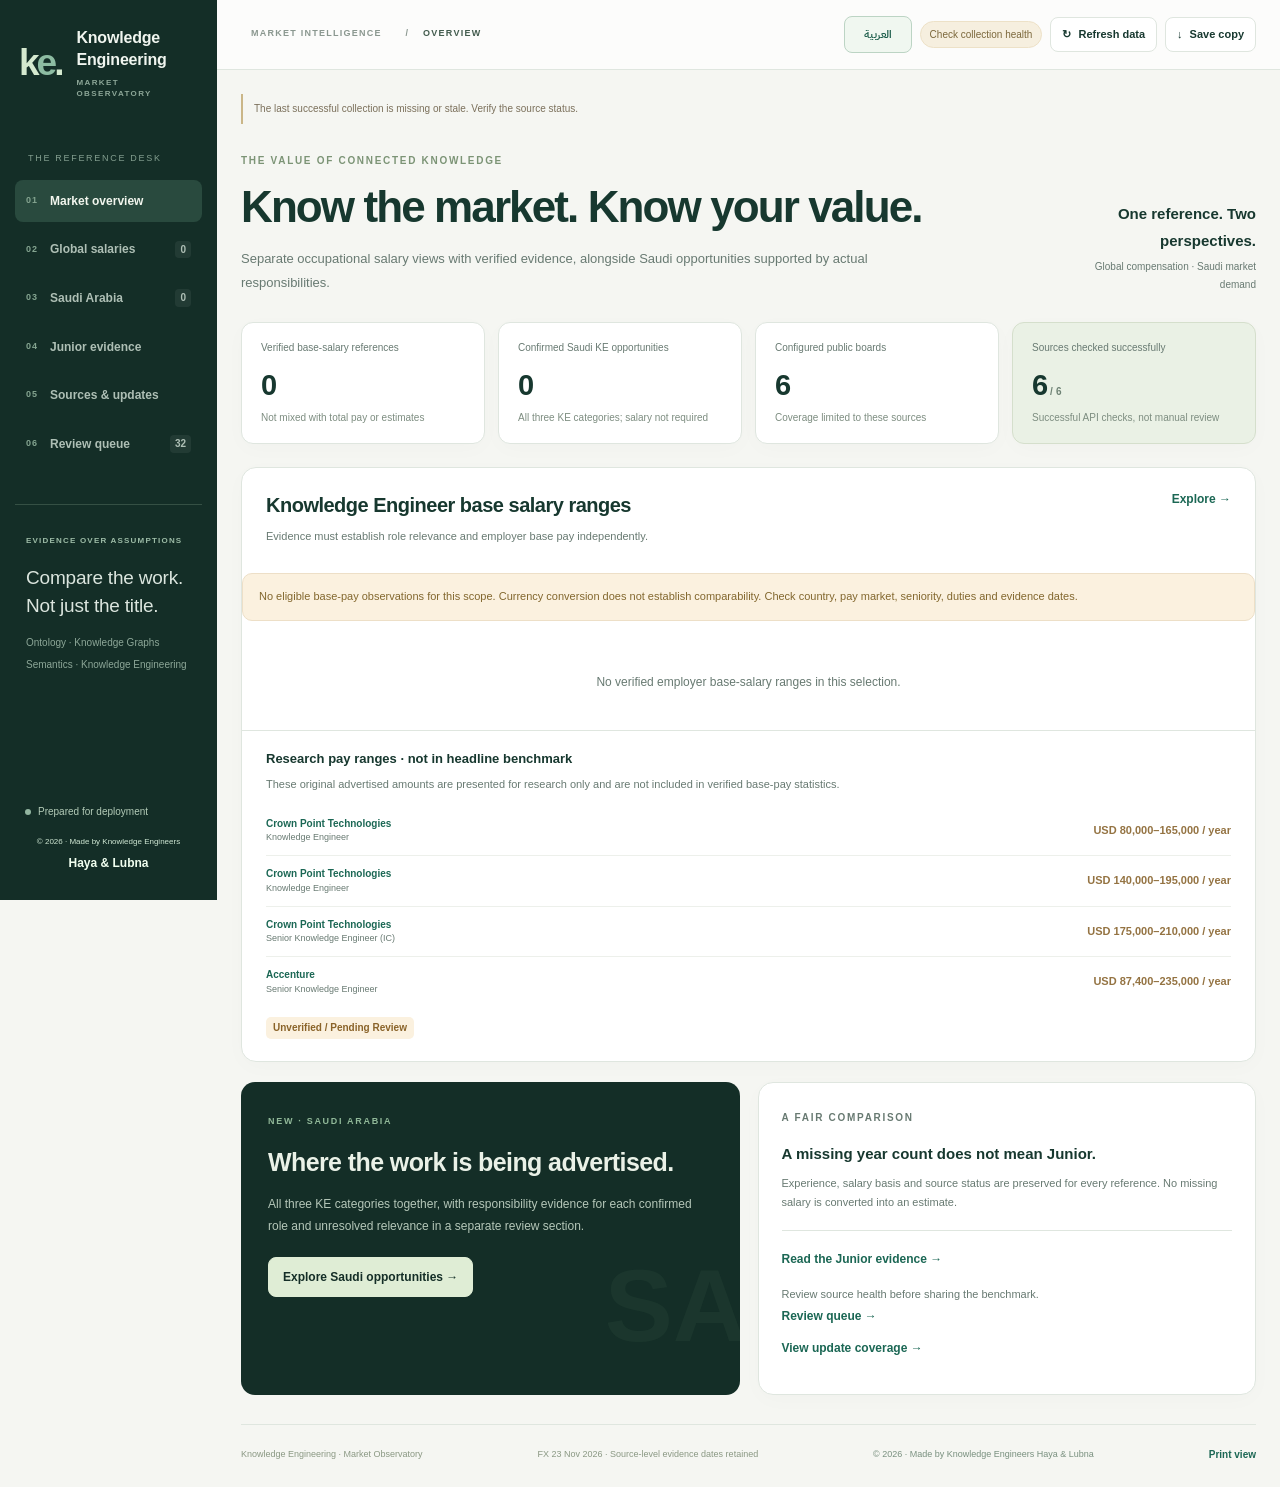
==== commit 15e871fe: "Refresh knowledge engineering market evidence" ====
--- a/public/index.html
+++ b/public/index.html
@@ -232,7 +232,7 @@
 <dialog id="detail-dialog" aria-labelledby="detail-heading"><header class="dialog-header"><span class="eyebrow" data-i18n="ROLE & SOURCE RECORD">ROLE &amp; SOURCE RECORD</span><button class="button square" data-close="detail-dialog" aria-label="Close details">×</button></header><div id="detail-body"></div></dialog>
 <dialog id="compare-dialog" aria-labelledby="compare-heading"><header class="dialog-header"><h2 id="compare-heading" data-i18n="Compare the evidence">Compare the evidence</h2><button class="button square" data-close="compare-dialog" aria-label="Close comparison">×</button></header><div id="compare-body"></div></dialog>
 <div class="toast" id="toast" role="status" hidden></div>
-<script type="application/json" id="seed-data">{"schemaVersion": 2, "meta": {"product": "Knowledge Engineering | Market Observatory", "preparedAt": "2026-10-20", "publishedAt": "2026-11-21T13:30:06Z", "lastAttemptAt": "2026-11-21T13:30:06Z", "lastSuccessfulCollectionAt": "2026-11-21T13:30:06Z", "lastContentChangeAt": "2026-11-19T14:28:08Z", "automationActivated": true, "repositoryUrl": "https://github.com/iHaya-7/ke-market-observatory", "dataVersion": "215e4ac7b900c281", "schedule": "Daily, approximately 08:17 Asia/Riyadh", "pollSeconds": 300, "staleAfterHours": 48, "coverage": "Configured public employer/recruiter boards only. Not an exhaustive search of LinkedIn or the entire market.", "initialDatasetNote": "13 imported salary references and 8 Saudi saved postings. Sources differ in verification and availability; see individual records.", "lastRunSummary": {"reviewItems": 32, "sourcesOK": 6, "sourcesTotal": 6, "newRecords": 0, "changes": 0}}, "fx": {"rates": {"SAR": 1, "USD": 3.75, "GBP": 4.921777, "EUR": 4.121241}, "date": "2026-11-20", "source": "https://frankfurter.dev/", "label": "Frankfurter reference rates, cross-converted through the configured USD/SAR assumption.", "usdSar": 3.75, "usdSarBasis": "Fixed conversion assumption inherited from the original reference. Review periodically.", "status": "Updated", "lastAttemptAt": "2026-11-21T13:30:06Z", "error": null}, "records": [{"id": "KE-001", "company": "Crown Point Technologies", "title": "Knowledge Engineer", "country": "United States", "city": "Columbia, Maryland", "region": "global", "level": "Mid", "levelBasis": "Analyst grouping from the stated 3-7 year requirement; not an employer grade", "experience": "3-7 years in semantic technologies or knowledge modeling", "expMin": 3, "expMax": 7, "family": "Knowledge Engineer", "relevance": "Core KE", "skills": ["Ontology", "Knowledge Graphs", "RDF", "OWL", "SPARQL", "Protege"], "summary": "Design knowledge models, prototype graphs, and translate pharmaceutical data requirements into semantic structures.", "notes": "A separate pharmaceutical role, not the digital-engineering posting at the same employer.", "restrictions": "US work authorization required without current or future sponsorship.", "salaryMin": 80000, "salaryMax": 165000, "currency": "USD", "period": "Annual", "compensation": "Advertised pay; base/total not verified", "evidenceType": "employer", "sourceLabel": "Crown Point / Gusto", "sourceUrl": "https://jobs.gusto.com/postings/crown-point-technologies-llc-knowledge-engineer-42df2cf6-61bc-4c3c-87c6-133c66f28800", "extraUrl": "", "evidenceMethod": "Imported curated reference: Employer page reviewed", "evidenceDate": "2026-10-20", "salaryVerifiedAt": "2026-10-20", "postedAt": null, "firstSeenAt": null, "lastSeenAt": null, "listingStatus": "Historical reference", "statusNote": "Source page accessible; vacancy status not independently confirmed", "collection": "curated", "sourceId": null, "exactTitle": true, "reviewRequired": true, "salaryEligible": false, "origin": "Previous research HTML; not independently re-researched during this build.", "summaryAr": "\u062a\u0635\u0645\u064a\u0645 \u0646\u0645\u0627\u0630\u062c \u0645\u0639\u0631\u0641\u0629 \u0648\u0625\u0646\u0634\u0627\u0621 \u0646\u0645\u0627\u0630\u062c \u0623\u0648\u0644\u064a\u0629 \u0644\u0644\u0631\u0633\u0648\u0645 \u0627\u0644\u0628\u064a\u0627\u0646\u064a\u0629 \u0627\u0644\u0645\u0639\u0631\u0641\u064a\u0629 \u0648\u062a\u062d\u0648\u064a\u0644 \u0645\u062a\u0637\u0644\u0628\u0627\u062a \u0628\u064a\u0627\u0646\u0627\u062a \u0627\u0644\u0623\u062f\u0648\u064a\u0629 \u0625\u0644\u0649 \u0647\u064a\u0627\u0643\u0644 \u062f\u0644\u0627\u0644\u064a\u0629.", "roleDecision": "approved", "roleReviewReason": "Manually curated reference; review original evidence for exact fit.", "salaryBasis": "unknown", "salaryBasisVerified": false, "reviewReason": "Verify whether this disclosed amount is base salary or total compensation using the original employer posting."}, {"id": "KE-002", "company": "Crown Point Technologies", "title": "Knowledge Engineer", "country": "United States", "city": "Columbia, MD / Reston, VA / Washington, DC", "region": "global", "level": "Not specified", "levelBasis": "No explicit level or numeric experience band", "experience": "Not specified", "expMin": null, "expMax": null, "family": "Knowledge Engineer", "relevance": "Core KE", "skills": ["Ontology", "BFO", "CCO", "RDF", "RDFS", "OWL", "SPARQL", "SHACL", "SKOS"], "summary": "Map engineering terminology and source-system data into canonical ontologies and reusable semantic models.", "notes": "Requires practical modeling experience despite not giving a year count. This is not evidence of a Junior salary.", "restrictions": "US government customer; active clearance preferred, not required for consideration.", "salaryMin": 140000, "salaryMax": 195000, "currency": "USD", "period": "Annual", "compensation": "Advertised pay; base/total not verified", "evidenceType": "employer", "sourceLabel": "Crown Point / Gusto", "sourceUrl": "https://jobs.gusto.com/postings/crown-point-technologies-llc-knowledge-engineer-90e9d48f-10dd-4736-8e27-3ce702947b42", "extraUrl": "", "evidenceMethod": "Imported curated reference: Employer page reviewed", "evidenceDate": "2026-10-20", "salaryVerifiedAt": "2026-10-20", "postedAt": null, "firstSeenAt": null, "lastSeenAt": null, "listingStatus": "Historical reference", "statusNote": "Source page accessible; vacancy status not independently confirmed", "collection": "curated", "sourceId": null, "exactTitle": true, "reviewRequired": true, "salaryEligible": false, "origin": "Previous research HTML; not independently re-researched during this build.", "summaryAr": "\u0631\u0628\u0637 \u0627\u0644\u0645\u0635\u0637\u0644\u062d\u0627\u062a \u0627\u0644\u0647\u0646\u062f\u0633\u064a\u0629 \u0648\u0628\u064a\u0627\u0646\u0627\u062a \u0627\u0644\u0623\u0646\u0638\u0645\u0629 \u0627\u0644\u0645\u0635\u062f\u0631\u064a\u0629 \u0628\u0623\u0646\u0637\u0648\u0644\u0648\u062c\u064a\u0627\u062a \u0645\u0648\u062d\u0651\u062f\u0629 \u0648\u0646\u0645\u0627\u0630\u062c \u062f\u0644\u0627\u0644\u064a\u0629 \u0642\u0627\u0628\u0644\u0629 \u0644\u0625\u0639\u0627\u062f\u0629 \u0627\u0644\u0627\u0633\u062a\u062e\u062f\u0627\u0645.", "roleDecision": "approved", "roleReviewReason": "Manually curated reference; review original evidence for exact fit.", "salaryBasis": "unknown", "salaryBasisVerified": false, "reviewReason": "Verify whether this disclosed amount is base salary or total compensation using the original employer posting."}, {"id": "KE-003", "company": "Crown Point Technologies", "title": "Knowledge Graph Engineer", "country": "United States", "city": "Northern VA / Washington, DC / Bethesda, MD / Colorado Springs, CO", "region": "global", "level": "Not specified", "levelBasis": "Description explicitly states All Levels; salary is not split by grade", "experience": "Not specified", "expMin": null, "expMax": null, "family": "Knowledge Graph Engineer", "relevance": "Core KE", "skills": ["Knowledge Graphs", "Ontology", "RDF", "SPARQL", "SHACL", "Entity Resolution", "Semantic Modeling"], "summary": "Integrate document and operational data into entity-centric RDF graphs, with mappings, constraints, and semantic context.", "notes": "All-level range cannot be assigned to a fresh graduate or split into Junior/Senior bands.", "restrictions": "Active Top Secret US government clearance required.", "salaryMin": 105000, "salaryMax": 200000, "currency": "USD", "period": "Annual", "compensation": "Advertised pay; base/total not verified", "evidenceType": "employer", "sourceLabel": "Crown Point / Gusto", "sourceUrl": "https://jobs.gusto.com/postings/crown-point-technologies-llc-knowledge-graph-engineer-9625b52a-b76c-484c-bfed-5ca4e0e1c0ea", "extraUrl": "", "evidenceMethod": "Imported curated reference: Employer page reviewed", "evidenceDate": "2026-10-20", "salaryVerifiedAt": "2026-10-20", "postedAt": null, "firstSeenAt": null, "lastSeenAt": null, "listingStatus": "Historical reference", "statusNote": "Source page accessible; vacancy status not independently confirmed", "collection": "curated", "sourceId": null, "exactTitle": false, "reviewRequired": true, "salaryEligible": false, "origin": "Previous research HTML; not independently re-researched during this build.", "summaryAr": "\u062f\u0645\u062c \u0627\u0644\u0645\u0633\u062a\u0646\u062f\u0627\u062a \u0648\u0627\u0644\u0628\u064a\u0627\u0646\u0627\u062a \u0627\u0644\u062a\u0634\u063a\u064a\u0644\u064a\u0629 \u0641\u064a \u0631\u0633\u0648\u0645 \u0628\u064a\u0627\u0646\u064a\u0629 RDF \u062a\u0631\u062a\u0643\u0632 \u0639\u0644\u0649 \u0627\u0644\u0643\u064a\u0627\u0646\u0627\u062a\u060c \u0645\u0639 \u0631\u0628\u0637 \u0627\u0644\u0628\u064a\u0627\u0646\u0627\u062a \u0648\u0627\u0644\u0642\u064a\u0648\u062f \u0648\u0627\u0644\u0633\u064a\u0627\u0642 \u0627\u0644\u062f\u0644\u0627\u0644\u064a.", "roleDecision": "approved", "roleReviewReason": "Manually curated reference; review original evidence for exact fit.", "salaryBasis": "unknown", "salaryBasisVerified": false, "reviewReason": "Verify whether this disclosed amount is base salary or total compensation using the original employer posting."}, {"id": "KE-004", "company": "Crown Point Technologies", "title": "Senior Knowledge Engineer (IC)", "country": "United States", "city": "Sterling, Virginia / Aurora, Colorado", "region": "global", "level": "Senior", "levelBasis": "Senior is explicit in the advertised title", "experience": "Not specified", "expMin": null, "expMax": null, "family": "Knowledge Engineer", "relevance": "Core KE", "skills": ["Knowledge Graphs", "Ontology", "Semantic Modeling", "RDF", "OWL", "SHACL", "GraphRAG"], "summary": "Build semantic models and knowledge-driven applications for complex mission and engineering data.", "notes": "IC here refers to the Intelligence Community context, not proof of an individual-contributor career grade. No numeric years requirement is stated.", "restrictions": "Active Top Secret US government clearance required.", "salaryMin": 175000, "salaryMax": 210000, "currency": "USD", "period": "Annual", "compensation": "Advertised pay; base/total not verified", "evidenceType": "employer", "sourceLabel": "Crown Point / Gusto", "sourceUrl": "https://jobs.gusto.com/postings/crown-point-technologies-llc-senior-knowledge-engineer-ic-d0b6b445-f68e-44ae-b5d7-22cb9c6dd6c8", "extraUrl": "", "evidenceMethod": "Imported curated reference: Employer page reviewed", "evidenceDate": "2026-10-20", "salaryVerifiedAt": "2026-10-20", "postedAt": null, "firstSeenAt": null, "lastSeenAt": null, "listingStatus": "Historical reference", "statusNote": "Source page accessible; vacancy status not independently confirmed", "collection": "curated", "sourceId": null, "exactTitle": false, "reviewRequired": true, "salaryEligible": false, "origin": "Previous research HTML; not independently re-researched during this build.", "summaryAr": "\u0625\u0646\u0634\u0627\u0621 \u0646\u0645\u0627\u0630\u062c \u062f\u0644\u0627\u0644\u064a\u0629 \u0648\u062a\u0637\u0628\u064a\u0642\u0627\u062a \u062a\u0639\u062a\u0645\u062f \u0639\u0644\u0649 \u0627\u0644\u0645\u0639\u0631\u0641\u0629 \u0644\u0645\u0639\u0627\u0644\u062c\u0629 \u0628\u064a\u0627\u0646\u0627\u062a \u0647\u0646\u062f\u0633\u064a\u0629 \u0648\u0645\u0624\u0633\u0633\u064a\u0629 \u0645\u0639\u0642\u062f\u0629.", "roleDecision": "approved", "roleReviewReason": "Manually curated reference; review original evidence for exact fit.", "salaryBasis": "unknown", "salaryBasisVerified": false, "reviewReason": "Verify whether this disclosed amount is base salary or total compensation using the original employer posting."}, {"id": "KE-005", "company": "Samba TV", "title": "Ontology Engineer-Knowledge Graph & Identity", "country": "United States", "city": "New York City, New York", "region": "global", "level": "Mid", "levelBasis": "Analyst grouping from the 2-4 year requirement; not explicitly Junior", "experience": "2-4 years in KG development, semantic modeling, ontology, or a related field", "expMin": 2, "expMax": 4, "family": "Ontology / Ontologist", "relevance": "Core KE", "skills": ["Ontology", "RDF", "RDFS", "OWL", "SHACL", "SPARQL", "Python", "Entity Resolution", "Databricks"], "summary": "Implement ontology schemas and validation, and build event-to-graph derivation pipelines under a Senior Ontologist.", "notes": "A hands-on implementation role. The employer page reviewed names New York City; search-index location snippets can differ.", "restrictions": "Bachelor's degree required; master's preferred. Sponsorship not specified.", "salaryMin": 150000, "salaryMax": 180000, "currency": "USD", "period": "Annual", "compensation": "Advertised pay; base/total not verified", "evidenceType": "employer", "sourceLabel": "Samba TV / Lever", "sourceUrl": "https://jobs.lever.co/sambatv/7810c712-4c27-4161-9c1b-96353a210421", "extraUrl": "", "evidenceMethod": "Imported curated reference: Employer page reviewed", "evidenceDate": "2026-10-20", "salaryVerifiedAt": "2026-10-20", "postedAt": null, "firstSeenAt": "2026-10-20T16:33:42Z", "lastSeenAt": "2026-11-17T14:29:25Z", "listingStatus": "Not in latest feed", "statusNote": "Not seen in a complete successful feed. Last-seen date retained; this is not a confirmed vacancy closure.", "collection": "curated", "sourceId": "lever-sambatv", "exactTitle": false, "reviewRequired": true, "salaryEligible": false, "origin": "Previous research HTML; not independently re-researched during this build.", "summaryAr": "\u062a\u0646\u0641\u064a\u0630 \u0645\u062e\u0637\u0637\u0627\u062a \u0627\u0644\u0623\u0646\u0637\u0648\u0644\u0648\u062c\u064a\u0627 \u0648\u0627\u0644\u062a\u062d\u0642\u0642 \u0645\u0646\u0647\u0627 \u0648\u0628\u0646\u0627\u0621 \u062e\u0637\u0648\u0637 \u0645\u0639\u0627\u0644\u062c\u0629 \u062a\u062d\u0648\u0644 \u0627\u0644\u0623\u062d\u062f\u0627\u062b \u0625\u0644\u0649 Knowledge Graph \u062a\u062d\u062a \u0625\u0634\u0631\u0627\u0641 \u062e\u0628\u064a\u0631 \u0623\u0646\u0637\u0648\u0644\u0648\u062c\u064a\u0627 \u0623\u0648\u0644.", "roleDecision": "approved", "roleReviewReason": "Manually curated reference; review original evidence for exact fit.", "salaryBasis": "unknown", "salaryBasisVerified": false, "reviewReason": "Verify whether this disclosed amount is base salary or total compensation using the original employer posting.", "missingChecks": 4}, {"id": "KE-006", "company": "Samba TV", "title": "Senior Ontologist - Knowledge Graph & Identity", "country": "United States", "city": "New York City, New York", "region": "global", "level": "Senior", "levelBasis": "Senior is explicit in the title", "experience": "5-8 years in ontology engineering, semantic modeling, or KG development", "expMin": 5, "expMax": 8, "family": "Ontology / Ontologist", "relevance": "Core KE", "skills": ["Ontology", "Knowledge Graphs", "OWL", "RDF", "SPARQL", "SHACL", "GraphRAG", "Entity Resolution"], "summary": "Own production ontologies, validation standards, versioning, graph pipelines, and mentoring of ontology engineers.", "notes": "Strong responsibility match to the reference JD, particularly design governance and internal capability building.", "restrictions": "Bachelor's degree required; master's or PhD strongly preferred.", "salaryMin": 180000, "salaryMax": 230000, "currency": "USD", "period": "Annual", "compensation": "Advertised pay; base/total not verified", "evidenceType": "employer", "sourceLabel": "Samba TV / Lever", "sourceUrl": "https://jobs.lever.co/sambatv/24ff7e8b-bec7-453e-9356-3e5ff843431a", "extraUrl": "", "evidenceMethod": "Imported curated reference: Employer page reviewed", "evidenceDate": "2026-10-20", "salaryVerifiedAt": "2026-10-20", "postedAt": null, "firstSeenAt": "2026-10-20T16:33:42Z", "lastSeenAt": "2026-11-17T14:29:25Z", "listingStatus": "Not in latest feed", "statusNote": "Not seen in a complete successful feed. Last-seen date retained; this is not a confirmed vacancy closure.", "collection": "curated", "sourceId": "lever-sambatv", "exactTitle": false, "reviewRequired": true, "salaryEligible": false, "origin": "Previous research HTML; not independently re-researched during this build.", "summaryAr": "\u0642\u064a\u0627\u062f\u0629 \u062a\u0635\u0645\u064a\u0645 \u0627\u0644\u0623\u0646\u0637\u0648\u0644\u0648\u062c\u064a\u0627\u062a \u0627\u0644\u0625\u0646\u062a\u0627\u062c\u064a\u0629 \u0648\u0645\u0639\u0627\u064a\u064a\u0631 \u0627\u0644\u062a\u062d\u0642\u0642 \u0648\u0627\u0644\u0625\u0635\u062f\u0627\u0631\u0627\u062a \u0648\u062e\u0637\u0648\u0637 Graph \u0648\u062a\u0648\u062c\u064a\u0647 \u0645\u0647\u0646\u062f\u0633\u064a \u0627\u0644\u0623\u0646\u0637\u0648\u0644\u0648\u062c\u064a\u0627.", "roleDecision": "approved", "roleReviewReason": "Manually curated reference; review original evidence for exact fit.", "salaryBasis": "unknown", "salaryBasisVerified": false, "reviewReason": "Verify whether this disclosed amount is base salary or total compensation using the original employer posting.", "missingChecks": 4}, {"id": "KE-007", "company": "Apple", "title": "AI Data & Knowledge Engineer", "country": "United States", "city": "Cupertino, California (listing shows two work locations)", "region": "global", "level": "Mid", "levelBasis": "Analyst grouping from the 5+ year minimum; employer title does not say Senior", "experience": "5+ years designing and maintaining scalable data solutions", "expMin": 5, "expMax": null, "family": "AI + Knowledge Engineer", "relevance": "Applied KG / AI", "skills": ["Semantic Layer", "Ontology", "Knowledge Graphs", "RAG", "Metadata", "Vector Search", "Python", "SQL"], "summary": "Build semantic and knowledge layers, RAG-ready pipelines, and enterprise knowledge models for agentic applications.", "notes": "Broader data/AI role, not a pure Ontology Engineer. Salary and requirements were retrieved from the indexed official Apple page; direct rendering requires JavaScript. Base-salary characterization retained from prior official source assessment.", "restrictions": "No global-remote or Saudi eligibility inferred.", "salaryMin": 149200, "salaryMax": 249000, "currency": "USD", "period": "Annual", "compensation": "Base salary", "evidenceType": "employer", "sourceLabel": "Apple Careers", "sourceUrl": "https://jobs.apple.com/en-us/details/200683351-0836/ai-data-knowledge-engineer?team=SLDEV", "extraUrl": "", "evidenceMethod": "Imported curated reference: Indexed official employer page", "evidenceDate": "2026-10-20", "salaryVerifiedAt": "2026-10-20", "postedAt": null, "firstSeenAt": null, "lastSeenAt": null, "listingStatus": "Historical reference", "statusNote": "Official page indexed; current application status not independently confirmed", "collection": "curated", "sourceId": null, "exactTitle": false, "reviewRequired": false, "salaryEligible": true, "origin": "Previous research HTML; not independently re-researched during this build.", "summaryAr": "\u0628\u0646\u0627\u0621 \u0637\u0628\u0642\u0627\u062a \u0627\u0644\u0645\u0639\u0631\u0641\u0629 \u0648\u0627\u0644\u062f\u0644\u0627\u0644\u0627\u062a \u0648\u062e\u0637\u0648\u0637 \u0627\u0644\u0628\u064a\u0627\u0646\u0627\u062a \u0627\u0644\u062f\u0627\u0639\u0645\u0629 \u0644\u0640RAG \u0648\u0627\u0644\u0646\u0645\u0627\u0630\u062c \u0627\u0644\u0645\u0639\u0631\u0641\u064a\u0629 \u0627\u0644\u0645\u0624\u0633\u0633\u064a\u0629 \u0644\u062a\u0637\u0628\u064a\u0642\u0627\u062a \u0627\u0644\u0648\u0643\u0644\u0627\u0621 \u0627\u0644\u0630\u0643\u064a\u064a\u0646.", "roleDecision": "approved", "roleReviewReason": "Manually curated reference; review original evidence for exact fit.", "salaryBasis": "base", "salaryBasisVerified": true}, {"id": "KE-008", "company": "Accenture", "title": "Senior Knowledge Engineer", "country": "United States", "city": "Columbus, Ohio (Ohio salary band selected)", "region": "global", "level": "Senior", "levelBasis": "Senior title; employer also labels Knowledge Engineering Manager", "experience": "4+ years in KG technologies; 2+ years in several semantic and agentic areas", "expMin": 4, "expMax": null, "family": "Knowledge Engineer", "relevance": "Core KE", "skills": ["Ontology", "Knowledge Graphs", "Semantic Modeling", "RDF", "OWL", "SPARQL", "Neo4j", "SHACL", "RAG"], "summary": "Lead enterprise graph architecture, ontology governance, domain workshops, and integration with agentic AI.", "notes": "One requisition, one geographic pay band. Other state ranges are not counted as extra jobs. The stated anticipated posting end was 5 October 2026; retained as a salary reference, not a confirmed open vacancy.", "restrictions": "US work authorization without present or future sponsorship. Degree-equivalence experience rules apply separately.", "salaryMin": 87400, "salaryMax": 235000, "currency": "USD", "period": "Annual", "compensation": "Advertised pay; base/total not verified", "evidenceType": "employer", "sourceLabel": "Accenture Careers", "sourceUrl": "https://www.accenture.com/us-en/careers/jobdetails?id=R00347287_en", "extraUrl": "", "evidenceMethod": "Imported curated reference: Employer page reviewed", "evidenceDate": "2026-10-20", "salaryVerifiedAt": "2026-10-20", "postedAt": null, "firstSeenAt": null, "lastSeenAt": null, "listingStatus": "Historical reference", "statusNote": "Employer page accessible; anticipated posting-end date has passed", "collection": "curated", "sourceId": null, "exactTitle": false, "reviewRequired": true, "salaryEligible": false, "origin": "Previous research HTML; not independently re-researched during this build.", "summaryAr": "\u0642\u064a\u0627\u062f\u0629 \u0645\u0639\u0645\u0627\u0631\u064a\u0629 Enterprise Knowledge Graph \u0648\u062d\u0648\u0643\u0645\u0629 \u0627\u0644\u0623\u0646\u0637\u0648\u0644\u0648\u062c\u064a\u0627 \u0648\u0648\u0631\u0634 \u0627\u0644\u0639\u0645\u0644 \u0648\u0631\u0628\u0637\u0647\u0627 \u0628\u062d\u0644\u0648\u0644 Agentic AI.", "roleDecision": "approved", "roleReviewReason": "Manually curated reference; review original evidence for exact fit.", "salaryBasis": "unknown", "salaryBasisVerified": false, "reviewReason": "Verify whether this disclosed amount is base salary or total compensation using the original employer posting."}, {"id": "KE-009", "company": "Nearform", "title": "Knowledge Graph Engineer", "country": "United Kingdom", "city": "UK; city not specified", "region": "global", "level": "Not specified", "levelBasis": "No explicit level or numeric experience band", "experience": "Not specified", "expMin": null, "expMax": null, "family": "Knowledge Graph Engineer", "relevance": "Applied KG / AI", "skills": ["Knowledge Graphs", "Python", "AWS", "Data Engineering", "SPARQL"], "summary": "Deliver knowledge-graph-enabled data solutions with production Python, cloud pipelines, and enterprise data platforms.", "notes": "Only a starting salary is published; no upper bound is invented. Employer posting text remains in the search index, but the live URL redirects to the careers board.", "restrictions": "UK-based applicants; visa sponsorship not available.", "salaryMin": 75000, "salaryMax": null, "currency": "GBP", "period": "Annual", "compensation": "Advertised pay; base/total not verified", "evidenceType": "employer", "sourceLabel": "Nearform / Greenhouse (indexed posting)", "sourceUrl": "https://job-boards.greenhouse.io/nearform/jobs/7799525003", "extraUrl": "", "evidenceMethod": "Imported curated reference: Indexed official employer page", "evidenceDate": "2026-10-20", "salaryVerifiedAt": "2026-10-20", "postedAt": null, "firstSeenAt": null, "lastSeenAt": null, "listingStatus": "Historical reference", "statusNote": "Historical / original vacancy URL redirects", "collection": "curated", "sourceId": null, "exactTitle": false, "reviewRequired": true, "salaryEligible": false, "origin": "Previous research HTML; not independently re-researched during this build.", "summaryAr": "\u062a\u0637\u0648\u064a\u0631 \u062d\u0644\u0648\u0644 \u0628\u064a\u0627\u0646\u0627\u062a \u062a\u0639\u062a\u0645\u062f \u0639\u0644\u0649 Knowledge Graph \u0628\u0627\u0633\u062a\u062e\u062f\u0627\u0645 Python \u0648\u062e\u0637\u0648\u0637 \u0628\u064a\u0627\u0646\u0627\u062a \u0633\u062d\u0627\u0628\u064a\u0629 \u0648\u0645\u0646\u0635\u0627\u062a \u0645\u0624\u0633\u0633\u064a\u0629.", "roleDecision": "approved", "roleReviewReason": "Manually curated reference; review original evidence for exact fit.", "salaryBasis": "unknown", "salaryBasisVerified": false, "reviewReason": "Verify whether this disclosed amount is base salary or total compensation using the original employer posting."}, {"id": "KE-010", "company": "Booz Allen Hamilton", "title": "Palantir Foundry Ontology Engineer, Junior", "country": "United States", "city": "McLean, Virginia", "region": "global", "level": "Junior", "levelBasis": "Junior explicitly appears in the reposted title", "experience": "1+ years in software, data, or platform engineering", "expMin": 1, "expMax": null, "family": "Ontology / Ontologist", "relevance": "Applied KG / AI", "skills": ["Palantir Foundry", "Ontology", "Python", "TypeScript", "Data Pipelines", "AIP"], "summary": "Translate mission needs into Foundry ontologies, applications, and production data pipelines.", "notes": "A named Junior role, but this broad range is not a verified starting offer. Foundry ontology work is not identical to RDF/OWL ontology engineering. Primary employer record for this exact Junior posting was not recovered.", "restrictions": "Ability to obtain Secret clearance; relevant degree and Foundry/AIP credential.", "salaryMin": 69400, "salaryMax": 158000, "currency": "USD", "period": "Annual", "compensation": "Reposted salary range; original employer disclosure not reverified", "evidenceType": "reposted", "sourceLabel": "CareerBuilder; corroborated by SimplyHired", "sourceUrl": "https://www.careerbuilder.com/job-details/palantir-foundry-ontology-engineer-junior-mclean-va--53559ae6-7aaf-49b1-a025-abadf4a9fdec", "extraUrl": "https://www.simplyhired.com/job/-G4qHEmzRaNDKAgZooANf6T7PjBS9xlp6oyVwbCo3k7_Sakipzr9Og", "evidenceMethod": "Imported curated reference: Third-party repost (indexed)", "evidenceDate": "2026-10-20", "salaryVerifiedAt": "2026-10-20", "postedAt": null, "firstSeenAt": null, "lastSeenAt": null, "listingStatus": "Historical reference", "statusNote": "Historical repost; current vacancy not confirmed", "collection": "curated", "sourceId": null, "exactTitle": false, "reviewRequired": false, "salaryEligible": false, "origin": "Previous research HTML; not independently re-researched during this build.", "summaryAr": "\u062a\u0631\u062c\u0645\u0629 \u0627\u0644\u0627\u062d\u062a\u064a\u0627\u062c\u0627\u062a \u0627\u0644\u062a\u0634\u063a\u064a\u0644\u064a\u0629 \u0625\u0644\u0649 \u0623\u0646\u0637\u0648\u0644\u0648\u062c\u064a\u0627\u062a Palantir Foundry \u0648\u062a\u0637\u0628\u064a\u0642\u0627\u062a \u0648\u062e\u0637\u0648\u0637 \u0628\u064a\u0627\u0646\u0627\u062a \u062a\u0634\u063a\u064a\u0644\u064a\u0629.", "roleDecision": "approved", "roleReviewReason": "Manually curated reference; review original evidence for exact fit.", "salaryBasis": "unverified", "salaryBasisVerified": false}, {"id": "KE-011", "company": "Rancho BioSciences", "title": "Scientist/Sr Scientist - Ontology - Europe - Remote", "country": "Europe (unspecified)", "city": "European remote role; London listed by aggregator", "region": "global", "level": "Senior", "levelBasis": "Scientist / Sr Scientist title spans grades; no numeric band confirmed", "experience": "Not specified", "expMin": null, "expMax": null, "family": "Ontology / Ontologist", "relevance": "Core KE", "skills": ["Ontology", "OWL", "RDF", "SKOS", "Controlled Vocabularies", "FAIR"], "summary": "Create biomedical ontologies, harmonize scientific data, and maintain terminology and modeling standards.", "notes": "EUR amount comes from a third-party reproduction; the original employer salary page was not recovered. A separate repost omits the currency. Excluded from employer-only statistics.", "restrictions": "Life-sciences expertise; advanced degree or relevant equivalent experience.", "salaryMin": 75000, "salaryMax": 90000, "currency": "EUR", "period": "Annual", "compensation": "Advertised salary; base/total not explicitly distinguished", "evidenceType": "reposted", "sourceLabel": "Jobilize / SimplyHired reposts", "sourceUrl": "https://www.jobilize.com/job/gb-london-scientist-sr-ontology-europe-remote-rancho-biosciences-hiring", "extraUrl": "https://www.simplyhired.co.uk/job/Y1ckm8zpHjS6C6eBlFPW57Iy_cd6LU-_bQq-voeilOU-ScsoPIVtpw", "evidenceMethod": "Imported curated reference: Third-party repost (indexed)", "evidenceDate": "2026-10-20", "salaryVerifiedAt": "2026-10-20", "postedAt": null, "firstSeenAt": null, "lastSeenAt": null, "listingStatus": "Historical reference", "statusNote": "Historical repost; current vacancy not confirmed", "collection": "curated", "sourceId": null, "exactTitle": false, "reviewRequired": false, "salaryEligible": false, "origin": "Previous research HTML; not independently re-researched during this build.", "summaryAr": "\u062a\u0635\u0645\u064a\u0645 \u0623\u0646\u0637\u0648\u0644\u0648\u062c\u064a\u0627\u062a \u0637\u0628\u064a\u0629 \u062d\u064a\u0648\u064a\u0629 \u0648\u062a\u0648\u062d\u064a\u062f \u0627\u0644\u0628\u064a\u0627\u0646\u0627\u062a \u0627\u0644\u0639\u0644\u0645\u064a\u0629 \u0648\u0627\u0644\u062d\u0641\u0627\u0638 \u0639\u0644\u0649 \u0645\u0639\u0627\u064a\u064a\u0631 \u0627\u0644\u0645\u0635\u0637\u0644\u062d\u0627\u062a \u0648\u0627\u0644\u0646\u0645\u0630\u062c\u0629.", "roleDecision": "approved", "roleReviewReason": "Manually curated reference; review original evidence for exact fit.", "salaryBasis": "unverified", "salaryBasisVerified": false}, {"id": "KE-012", "company": "Market estimate", "title": "Entry-level Knowledge Engineer", "country": "United States", "city": "US-wide estimate", "region": "global", "level": "Junior", "levelBasis": "Publisher entry-level category; numeric experience window not stated", "experience": "Not specified", "expMin": null, "expMax": null, "family": "Knowledge Engineer", "relevance": "Applied KG / AI", "skills": [], "summary": "Publisher estimate for the entry-level occupation, not a technically matched employer vacancy.", "notes": "Occupation may include work beyond ontology and knowledge graphs. No usable entry-level sample size is disclosed. Not pooled with job-posting salaries.", "restrictions": "Not applicable", "salaryMin": 60000, "salaryMax": 60000, "currency": "USD", "period": "Annual", "compensation": "Publisher salary estimate", "evidenceType": "estimate", "sourceLabel": "Zippia", "sourceUrl": "https://www.zippia.com/salaries/knowledge-engineer/", "extraUrl": "", "evidenceMethod": "Imported curated reference: Salary publisher (indexed)", "evidenceDate": "2026-10-20", "salaryVerifiedAt": "2026-10-20", "postedAt": null, "firstSeenAt": null, "lastSeenAt": null, "listingStatus": "Historical reference", "statusNote": "Estimate, not a vacancy", "collection": "curated", "sourceId": null, "exactTitle": false, "reviewRequired": false, "salaryEligible": false, "origin": "Previous research HTML; not independently re-researched during this build.", "summaryAr": "\u062a\u0642\u062f\u064a\u0631 \u0645\u0646 \u0645\u0646\u0635\u0629 \u0631\u0648\u0627\u062a\u0628 \u0644\u0645\u0633\u0645\u0649 Entry-Level Knowledge Engineer \u0648\u0644\u064a\u0633 \u0625\u0639\u0644\u0627\u0646 \u062a\u0648\u0638\u064a\u0641 \u062a\u0642\u0646\u064a\u064b\u0627 \u0645\u062d\u062f\u062f\u064b\u0627.", "roleDecision": "approved", "roleReviewReason": "Manually curated reference; review original evidence for exact fit.", "salaryBasis": "estimate", "salaryBasisVerified": false}, {"id": "KE-013", "company": "Market estimate", "title": "Entry Level Knowledge Engineer", "country": "United States", "city": "US-wide estimate", "region": "global", "level": "Junior", "levelBasis": "Publisher experience-specific entry-level category", "experience": "Less than 1 year (publisher category)", "expMin": 0, "expMax": 1, "family": "Knowledge Engineer", "relevance": "Applied KG / AI", "skills": [], "summary": "Experience-specific estimate from the publisher, separate from its 10th-percentile statistic.", "notes": "The October page reports $80,316 for less than one year. Technical role match and sample size are not established. Earlier figures from this publisher have changed.", "restrictions": "Not applicable", "salaryMin": 80316, "salaryMax": 80316, "currency": "USD", "period": "Annual", "compensation": "Publisher salary estimate", "evidenceType": "estimate", "sourceLabel": "Salary.com", "sourceUrl": "https://www.salary.com/research/salary/position/knowledge-engineer-salary", "extraUrl": "", "evidenceMethod": "Imported curated reference: Salary publisher page reviewed", "evidenceDate": "2026-10-20", "salaryVerifiedAt": "2026-10-20", "postedAt": null, "firstSeenAt": null, "lastSeenAt": null, "listingStatus": "Historical reference", "statusNote": "Estimate, not a vacancy", "collection": "curated", "sourceId": null, "exactTitle": false, "reviewRequired": false, "salaryEligible": false, "origin": "Previous research HTML; not independently re-researched during this build.", "summaryAr": "\u062a\u0642\u062f\u064a\u0631 \u0631\u0627\u062a\u0628 \u062d\u0633\u0628 \u0633\u0646\u0648\u0627\u062a \u0627\u0644\u062e\u0628\u0631\u0629 \u0645\u0646 \u0645\u0646\u0635\u0629 \u0631\u0648\u0627\u062a\u0628\u060c \u0645\u0646\u0641\u0635\u0644 \u0639\u0646 \u0627\u0644\u0631\u0648\u0627\u062a\u0628 \u0627\u0644\u0645\u0639\u0644\u0646\u0629 \u0644\u062f\u0649 \u0627\u0644\u0634\u0631\u0643\u0627\u062a.", "roleDecision": "approved", "roleReviewReason": "Manually curated reference; review original evidence for exact fit.", "salaryBasis": "estimate", "salaryBasisVerified": false}, {"id": "SA-001", "company": "Cognizant", "title": "Architect", "country": "Saudi Arabia", "city": "Riyadh", "region": "saudi", "level": "Senior", "levelBasis": "Curated from the referenced role; no Junior level inferred from missing years.", "experience": "10+ years", "expMin": 10, "expMax": null, "family": "Related title", "relevance": "Core KE", "skills": ["Ontology", "Knowledge Graph", "Semantic Layer", "RDF", "OWL", "SPARQL", "SHACL", "Neo4j"], "summary": "Own enterprise semantic architecture, ontology design, initial knowledge graph implementation, governance and capability building.", "notes": "Official description and application link visible on 20 October 2026. This is not a confirmation that hiring remains open.", "restrictions": "See original job posting.", "salaryMin": null, "salaryMax": null, "currency": null, "period": null, "compensation": "Not disclosed", "evidenceType": "employer", "sourceLabel": "Employer website", "sourceUrl": "https://careers.cognizant.com/emea-en/jobs/00070372951/architect/", "extraUrl": "https://sa.linkedin.com/jobs/view/4459412871/", "evidenceMethod": "Curated reference; automatic checks have not started.", "evidenceDate": "2026-10-20", "salaryVerifiedAt": null, "postedAt": "2026-09-29", "firstSeenAt": null, "lastSeenAt": null, "listingStatus": "Needs recheck", "statusNote": "Previously visible on the official careers page; not verified open by a fresh ATS feed.", "collection": "curated", "sourceId": null, "exactTitle": false, "reviewRequired": false, "salaryEligible": false, "duplicateGroup": "similar-enterprise-ontology-role", "origin": "Saudi job reference register", "summaryAr": "\u062a\u0635\u0645\u064a\u0645 \u0645\u0639\u0645\u0627\u0631\u064a\u0629 \u0627\u0644\u0623\u0646\u0637\u0648\u0644\u0648\u062c\u064a\u0627 \u0627\u0644\u0645\u0624\u0633\u0633\u064a\u0629 \u0648\u062a\u0646\u0641\u064a\u0630 Knowledge Graph \u0648\u0627\u0644\u062d\u0648\u0643\u0645\u0629 \u0648\u0646\u0642\u0644 \u0627\u0644\u0645\u0639\u0631\u0641\u0629 \u0625\u0644\u0649 \u0627\u0644\u0641\u0631\u0642.", "roleDecision": "approved", "roleReviewReason": "Manually curated reference; review original evidence for exact fit.", "salaryBasis": "none", "salaryBasisVerified": false}, {"id": "SA-002", "company": "Envision Employment Solutions", "title": "Ontology, Knowledge Graph & Semantic Layer Lead", "country": "Saudi Arabia", "city": "Riyadh", "region": "saudi", "level": "Senior", "levelBasis": "Curated from the referenced role; no Junior level inferred from missing years.", "experience": "10+ years", "expMin": 10, "expMax": null, "family": "Related title", "relevance": "Core KE", "skills": ["Ontology", "Knowledge Graph", "Semantic Layer", "RDF", "OWL", "SHACL", "SPARQL"], "summary": "Recruiter-posted enterprise ontology and knowledge graph programme role, spanning design, governance and initial delivery.", "notes": "Client is undisclosed. Similar wording to Cognizant is not proof of the same vacancy; treat as a possible overlap.", "restrictions": "See original job posting.", "salaryMin": null, "salaryMax": null, "currency": null, "period": null, "compensation": "Not disclosed", "evidenceType": "reposted", "sourceLabel": "Recruiter posting / supporting repost", "sourceUrl": "https://sa.linkedin.com/jobs/view/4480149335/", "extraUrl": "https://www.gulftalent.com/saudi-arabia/jobs/ontology-knowledge-graph-and-semantic-layer-lead-647930", "evidenceMethod": "Curated reference; automatic checks have not started.", "evidenceDate": "2026-10-20", "salaryVerifiedAt": null, "postedAt": null, "firstSeenAt": null, "lastSeenAt": null, "listingStatus": "Needs recheck", "statusNote": "Client is undisclosed. Similar wording to Cognizant is not proof of the same vacancy; treat as a possible overlap.", "collection": "curated", "sourceId": null, "exactTitle": false, "reviewRequired": false, "salaryEligible": false, "duplicateGroup": "similar-enterprise-ontology-role", "origin": "Saudi job reference register", "summaryAr": "\u062f\u0648\u0631 \u0642\u064a\u0627\u062f\u064a \u0644\u0644\u0623\u0646\u0637\u0648\u0644\u0648\u062c\u064a\u0627 \u0648\u0627\u0644\u0631\u0633\u0648\u0645 \u0627\u0644\u0628\u064a\u0627\u0646\u064a\u0629 \u0627\u0644\u0645\u0639\u0631\u0641\u064a\u0629 \u0645\u0639\u0644\u0646 \u0628\u0648\u0627\u0633\u0637\u0629 \u0648\u0633\u064a\u0637 \u062a\u0648\u0638\u064a\u0641\u060c \u0648\u064a\u0634\u0645\u0644 \u0627\u0644\u062a\u0635\u0645\u064a\u0645 \u0648\u0627\u0644\u062d\u0648\u0643\u0645\u0629 \u0648\u0627\u0644\u0625\u0637\u0644\u0627\u0642 \u0627\u0644\u0623\u0648\u0644\u064a.", "roleDecision": "approved", "roleReviewReason": "Manually curated reference; review original evidence for exact fit.", "salaryBasis": "none", "salaryBasisVerified": false}, {"id": "SA-003", "company": "Synechron", "title": "Agentic AI Architect", "country": "Saudi Arabia", "city": "Riyadh", "region": "saudi", "level": "Senior", "levelBasis": "Curated from the referenced role; no Junior level inferred from missing years.", "experience": "10+ years", "expMin": 10, "expMax": null, "family": "Related title", "relevance": "Applied KG / AI", "skills": ["GraphRAG", "Knowledge Graph", "Agentic AI", "RAG", "Python"], "summary": "Enterprise AI architecture with multi-agent systems, GraphRAG, retrieval and production delivery.", "notes": "Role details retained from the shared job screenshot. Current LinkedIn availability was not independently verified. Broader than ontology engineering.", "restrictions": "See original job posting.", "salaryMin": null, "salaryMax": null, "currency": null, "period": null, "compensation": "Not disclosed", "evidenceType": "reposted", "sourceLabel": "User-shared job screenshot / LinkedIn", "sourceUrl": "https://sa.linkedin.com/jobs/view/4469304467/", "extraUrl": "", "evidenceMethod": "Curated reference; automatic checks have not started.", "evidenceDate": "2026-09-23", "salaryVerifiedAt": null, "postedAt": null, "firstSeenAt": null, "lastSeenAt": null, "listingStatus": "Needs recheck", "statusNote": "Role details retained from the shared job screenshot. Current LinkedIn availability was not independently verified. Broader than ontology engineering.", "collection": "curated", "sourceId": null, "exactTitle": false, "reviewRequired": false, "salaryEligible": false, "duplicateGroup": null, "origin": "Saudi job reference register", "summaryAr": "\u0645\u0639\u0645\u0627\u0631\u064a\u0629 \u0630\u0643\u0627\u0621 \u0627\u0635\u0637\u0646\u0627\u0639\u064a \u0645\u0624\u0633\u0633\u064a\u0629 \u062a\u0634\u0645\u0644 \u0627\u0644\u0623\u0646\u0638\u0645\u0629 \u0645\u062a\u0639\u062f\u062f\u0629 \u0627\u0644\u0648\u0643\u0644\u0627\u0621 \u0648GraphRAG \u0648\u0627\u0644\u0627\u0633\u062a\u0631\u062c\u0627\u0639 \u0648\u0627\u0644\u062a\u0634\u063a\u064a\u0644 \u0627\u0644\u0625\u0646\u062a\u0627\u062c\u064a.", "roleDecision": "approved", "roleReviewReason": "Manually curated reference; review original evidence for exact fit.", "salaryBasis": "none", "salaryBasisVerified": false}, {"id": "SA-004", "company": "Robusta / RTG", "title": "Senior Data Engineer - Hybrid - KSA - (10-12 Months)", "country": "Saudi Arabia", "city": "Jeddah", "region": "saudi", "level": "Senior", "levelBasis": "Curated from the referenced role; no Junior level inferred from missing years.", "experience": "5+ years; including 2+ leading lakehouse implementations", "expMin": 5, "expMax": null, "family": "Related title", "relevance": "Applied KG / AI", "skills": ["Knowledge Graph", "Ontology", "Data Lineage", "Unstructured Data"], "summary": "Build an AI-ready lakehouse and ingestion pipelines that support knowledge graph systems and semantic reasoning.", "notes": "Requirements supported by a third-party repost. Employer page is script-rendered; current availability is unconfirmed. Contract duration is not years of experience.", "restrictions": "See original job posting.", "salaryMin": null, "salaryMax": null, "currency": null, "period": null, "compensation": "Not disclosed", "evidenceType": "reposted", "sourceLabel": "Employer ATS link / third-party evidence", "sourceUrl": "https://apply.workable.com/robusta/j/D8EA0BA357", "extraUrl": "https://builtin.com/job/senior-data-engineer-hybrid-ksa-10-12-months-rtg/9369995", "evidenceMethod": "Curated reference; automatic checks have not started.", "evidenceDate": "2026-10-20", "salaryVerifiedAt": null, "postedAt": null, "firstSeenAt": null, "lastSeenAt": null, "listingStatus": "Needs recheck", "statusNote": "Requirements supported by a third-party repost. Employer page is script-rendered; current availability is unconfirmed. Contract duration is not years of experience.", "collection": "curated", "sourceId": null, "exactTitle": false, "reviewRequired": false, "salaryEligible": false, "duplicateGroup": null, "origin": "Saudi job reference register", "summaryAr": "\u0628\u0646\u0627\u0621 Lakehouse \u0648\u062e\u0637\u0648\u0637 \u0625\u062f\u062e\u0627\u0644 \u0628\u064a\u0627\u0646\u0627\u062a \u0644\u062f\u0639\u0645 Knowledge Graph \u0648\u0623\u0646\u0638\u0645\u0629 \u0627\u0644\u0627\u0633\u062a\u062f\u0644\u0627\u0644 \u0627\u0644\u062f\u0644\u0627\u0644\u064a.", "roleDecision": "approved", "roleReviewReason": "Manually curated reference; review original evidence for exact fit.", "salaryBasis": "none", "salaryBasisVerified": false}, {"id": "SA-005", "company": "intelmatix", "title": "Senior Data Engineer", "country": "Saudi Arabia", "city": "Riyadh", "region": "saudi", "level": "Senior", "levelBasis": "Curated from the referenced role; no Junior level inferred from missing years.", "experience": "Not specified", "expMin": null, "expMax": null, "family": "Related title", "relevance": "Applied KG / AI", "skills": ["Knowledge Graph", "Ontology", "Semantic Reasoning"], "summary": "Saved lead from the earlier search for data platforms supporting knowledge graphs and AI agents.", "notes": "Imported lead only. Re-open the source to verify the full description, experience and application status. No salary inferred.", "restrictions": "See original job posting.", "salaryMin": null, "salaryMax": null, "currency": null, "period": null, "compensation": "Not disclosed", "evidenceType": "reposted", "sourceLabel": "Earlier saved LinkedIn lead", "sourceUrl": "https://sa.linkedin.com/jobs/view/4461311156/", "extraUrl": "", "evidenceMethod": "Curated reference; automatic checks have not started.", "evidenceDate": null, "salaryVerifiedAt": null, "postedAt": null, "firstSeenAt": null, "lastSeenAt": null, "listingStatus": "Needs recheck", "statusNote": "Imported lead only. Re-open the source to verify the full description, experience and application status. No salary inferred.", "collection": "curated", "sourceId": null, "exactTitle": false, "reviewRequired": false, "salaryEligible": false, "duplicateGroup": null, "origin": "Saudi job reference register", "summaryAr": "\u0625\u0639\u0644\u0627\u0646 \u0633\u0627\u0628\u0642 \u0639\u0646 \u0647\u0646\u062f\u0633\u0629 \u0627\u0644\u0628\u064a\u0627\u0646\u0627\u062a \u0644\u062f\u0639\u0645 \u0627\u0644\u0631\u0633\u0648\u0645 \u0627\u0644\u0628\u064a\u0627\u0646\u064a\u0629 \u0627\u0644\u0645\u0639\u0631\u0641\u064a\u0629 \u0648\u0648\u0643\u0644\u0627\u0621 \u0627\u0644\u0630\u0643\u0627\u0621 \u0627\u0644\u0627\u0635\u0637\u0646\u0627\u0639\u064a\u061b \u0627\u0644\u062a\u0641\u0627\u0635\u064a\u0644 \u062a\u062d\u062a\u0627\u062c \u0625\u0639\u0627\u062f\u0629 \u062a\u062d\u0642\u0642.", "roleDecision": "approved", "roleReviewReason": "Manually curated reference; review original evidence for exact fit.", "salaryBasis": "none", "salaryBasisVerified": false}, {"id": "SA-006", "company": "Tamara", "title": "Data Governance Lead", "country": "Saudi Arabia", "city": "Riyadh", "region": "saudi", "level": "Senior", "levelBasis": "Curated from the referenced role; no Junior level inferred from missing years.", "experience": "2-5 years", "expMin": 2, "expMax": 5, "family": "Related title", "relevance": "Metadata / Semantic", "skills": ["Metadata Management", "Business Glossary", "Data Lineage"], "summary": "Governance role with metadata, business glossaries, ownership and lineage; adjacent to core knowledge engineering.", "notes": "Original job URL redirects to the careers board. Supporting repost says it no longer accepts applications. Kept for historical market context.", "restrictions": "See original job posting.", "salaryMin": null, "salaryMax": null, "currency": null, "period": null, "compensation": "Not disclosed", "evidenceType": "reposted", "sourceLabel": "Employer URL / third-party evidence", "sourceUrl": "https://job-boards.greenhouse.io/tamara/jobs/4954552101", "extraUrl": "https://www.founditgulf.com/job/data-governance-lead-tamara-saudi-arabia-64950207", "evidenceMethod": "Curated reference; automatic checks have not started.", "evidenceDate": "2026-10-20", "salaryVerifiedAt": null, "postedAt": null, "firstSeenAt": null, "lastSeenAt": null, "listingStatus": "Archived / unavailable", "statusNote": "Original job URL redirects to the careers board. Supporting repost says it no longer accepts applications. Kept for historical market context.", "collection": "curated", "sourceId": null, "exactTitle": false, "reviewRequired": false, "salaryEligible": false, "duplicateGroup": null, "origin": "Saudi job reference register", "summaryAr": "\u062d\u0648\u0643\u0645\u0629 \u0627\u0644\u0628\u064a\u0627\u0646\u0627\u062a \u0628\u0645\u0627 \u064a\u0634\u0645\u0644 Metadata \u0648Business Glossary \u0648\u0627\u0644\u0645\u0644\u0643\u064a\u0629 \u0648Lineage\u061b \u062f\u0648\u0631 \u0645\u062c\u0627\u0648\u0631 \u0644\u0647\u0646\u062f\u0633\u0629 \u0627\u0644\u0645\u0639\u0631\u0641\u0629.", "roleDecision": "approved", "roleReviewReason": "Manually curated reference; review original evidence for exact fit.", "salaryBasis": "none", "salaryBasisVerified": false}, {"id": "SA-007", "company": "Accenture Middle East", "title": "AI LLM Technology Architecture Associate Director", "country": "Saudi Arabia", "city": "Riyadh", "region": "saudi", "level": "Senior", "levelBasis": "Curated from the referenced role; no Junior level inferred from missing years.", "experience": "Not specified", "expMin": null, "expMax": null, "family": "Related title", "relevance": "Applied KG / AI", "skills": ["Knowledge Graph", "Ontology", "Semantic Retrieval"], "summary": "Earlier saved enterprise context-layer role combining knowledge graphs and AI architecture.", "notes": "Original job URL currently redirects to general job search. Saved context is historical; do not treat as an open vacancy.", "restrictions": "See original job posting.", "salaryMin": null, "salaryMax": null, "currency": null, "period": null, "compensation": "Not disclosed", "evidenceType": "reposted", "sourceLabel": "Earlier saved employer listing", "sourceUrl": "https://www.accenture.com/sa-en/careers/jobdetails?id=14696370_en", "extraUrl": "https://sa.linkedin.com/jobs/view/4462956865/", "evidenceMethod": "Curated reference; automatic checks have not started.", "evidenceDate": "2026-10-20", "salaryVerifiedAt": null, "postedAt": null, "firstSeenAt": null, "lastSeenAt": null, "listingStatus": "Archived / unavailable", "statusNote": "Original job URL currently redirects to general job search. Saved context is historical; do not treat as an open vacancy.", "collection": "curated", "sourceId": null, "exactTitle": false, "reviewRequired": false, "salaryEligible": false, "duplicateGroup": null, "origin": "Saudi job reference register", "summaryAr": "\u062f\u0648\u0631 \u0633\u0627\u0628\u0642 \u0644\u0645\u0639\u0645\u0627\u0631\u064a\u0629 \u0637\u0628\u0642\u0629 \u0627\u0644\u0633\u064a\u0627\u0642 \u0627\u0644\u0645\u0624\u0633\u0633\u064a \u064a\u062c\u0645\u0639 Knowledge Graphs \u0645\u0639 \u0645\u0639\u0645\u0627\u0631\u064a\u0629 AI.", "roleDecision": "approved", "roleReviewReason": "Manually curated reference; review original evidence for exact fit.", "salaryBasis": "none", "salaryBasisVerified": false}, {"id": "SA-008", "company": "2P Perfect Presentation", "title": "Data Science Specialist (1417)", "country": "Saudi Arabia", "city": "Riyadh / Al Kharj (saved lead)", "region": "saudi", "level": "Not specified", "levelBasis": "Curated from the referenced role; no Junior level inferred from missing years.", "experience": "Not specified", "expMin": null, "expMax": null, "family": "Related title", "relevance": "Metadata / Semantic", "skills": ["Data Modeling", "Metadata"], "summary": "Earlier saved data architecture and metadata lead. Detailed responsibilities require verification before using it as a core KE comparison.", "notes": "Official page title is indexed, but readable job text was not available in this check. City detail and requirements are retained as a lead, not verified facts.", "restrictions": "See original job posting.", "salaryMin": null, "salaryMax": null, "currency": null, "period": null, "compensation": "Not disclosed", "evidenceType": "reposted", "sourceLabel": "Indexed employer page / earlier lead", "sourceUrl": "https://ats.2p.com.sa/careers/RYD-OM-2026-015", "extraUrl": "https://sa.linkedin.com/jobs/view/4478258532/", "evidenceMethod": "Curated reference; automatic checks have not started.", "evidenceDate": null, "salaryVerifiedAt": null, "postedAt": null, "firstSeenAt": null, "lastSeenAt": null, "listingStatus": "Needs recheck", "statusNote": "Official page title is indexed, but readable job text was not available in this check. City detail and requirements are retained as a lead, not verified facts.", "collection": "curated", "sourceId": null, "exactTitle": false, "reviewRequired": false, "salaryEligible": false, "duplicateGroup": null, "origin": "Saudi job reference register", "summaryAr": "\u0625\u0639\u0644\u0627\u0646 \u0633\u0627\u0628\u0642 \u062d\u0648\u0644 \u0645\u0639\u0645\u0627\u0631\u064a\u0629 \u0627\u0644\u0628\u064a\u0627\u0646\u0627\u062a \u0648\u0627\u0644\u0640Metadata\u061b \u064a\u062d\u062a\u0627\u062c \u0627\u0644\u062a\u062d\u0642\u0642 \u0645\u0646 \u0627\u0644\u0648\u0635\u0641 \u0642\u0628\u0644 \u0627\u0639\u062a\u0628\u0627\u0631\u0647 \u0648\u0638\u064a\u0641\u0629 KE.", "roleDecision": "approved", "roleReviewReason": "Manually curated reference; review original evidence for exact fit.", "salaryBasis": "none", "salaryBasisVerified": false}, {"id": "AUTO-lever-sambatv-1a1da613ae7a", "company": "Samba TV", "title": "Data Scientist", "country": "Not specified", "city": "Warsaw", "region": "global", "family": "Related title", "relevance": "Applied KG / AI", "skills": ["Knowledge Graph", "RDF", "OWL", "SPARQL"], "roleDecision": "approved", "roleReviewReason": "Related technical title with knowledge-graph implementation responsibilities and complementary technology.", "summary": "Matched terms in the source description: Knowledge Graph, RDF, OWL, SPARQL. Review the original role for responsibilities and scope.", "notes": "Automatically selected by explicit term rules, not a human fit assessment.", "restrictions": "See the original posting; work authorization and clearance are not inferred.", "experience": "Not specified", "expMin": null, "expMax": null, "level": "Not specified", "levelBasis": "No reliable seniority evidence. No minimum years stated in an unambiguous overall-experience pattern.", "salaryMin": null, "salaryMax": null, "currency": null, "period": null, "compensation": "Not disclosed", "salaryBasis": "none", "salaryBasisVerified": false, "salaryEligible": false, "evidenceType": "employer", "sourceLabel": "Lever public job board", "sourceUrl": "https://jobs.lever.co/sambatv/28229b75-520b-4280-b114-39709691c976", "extraUrl": "", "evidenceMethod": "Public ATS record; rule-based extraction. No salary estimates.", "evidenceDate": "2026-11-17", "salaryVerifiedAt": null, "postedAt": null, "firstSeenAt": "2026-10-20T16:33:42Z", "lastSeenAt": "2026-11-17T14:29:25Z", "listingStatus": "Not in latest feed", "statusNote": "Not seen in a complete successful feed. Last-seen date retained; this is not a confirmed vacancy closure.", "collection": "automatic", "sourceId": "lever-sambatv", "sourceJobId": "28229b75-520b-4280-b114-39709691c976", "exactTitle": false, "reviewRequired": true, "reviewReason": "Structured salary found but period or currency is ambiguous. Conversion is withheld.", "missingChecks": 4, "origin": "Automatic public ATS collection"}, {"id": "AUTO-lever-sambatv-3facfa2ce636", "company": "Samba TV", "title": "Senior Data Scientist", "country": "Netherlands", "city": "Amsterdam", "region": "global", "family": "Related title", "relevance": "Applied KG / AI", "skills": ["Knowledge Graph", "RDF", "OWL", "SPARQL"], "roleDecision": "approved", "roleReviewReason": "Related technical title with knowledge-graph implementation responsibilities and complementary technology.", "summary": "Matched terms in the source description: Knowledge Graph, RDF, OWL, SPARQL. Review the original role for responsibilities and scope.", "notes": "Automatically selected by explicit term rules, not a human fit assessment.", "restrictions": "See the original posting; work authorization and clearance are not inferred.", "experience": "8+ years", "expMin": 8, "expMax": null, "level": "Senior", "levelBasis": "Explicit senior/lead title. Detected experience wording (verify context): 8+ years of experience", "salaryMin": null, "salaryMax": null, "currency": null, "period": null, "compensation": "Not disclosed", "salaryBasis": "none", "salaryBasisVerified": false, "salaryEligible": false, "evidenceType": "employer", "sourceLabel": "Lever public job board", "sourceUrl": "https://jobs.lever.co/sambatv/dd0e80d8-0c6a-4222-aef5-045662f279c7", "extraUrl": "", "evidenceMethod": "Public ATS record; rule-based extraction. No salary estimates.", "evidenceDate": "2026-11-17", "salaryVerifiedAt": null, "postedAt": null, "firstSeenAt": "2026-10-20T16:33:42Z", "lastSeenAt": "2026-11-17T14:29:25Z", "listingStatus": "Not in latest feed", "statusNote": "Not seen in a complete successful feed. Last-seen date retained; this is not a confirmed vacancy closure.", "collection": "automatic", "sourceId": "lever-sambatv", "sourceJobId": "dd0e80d8-0c6a-4222-aef5-045662f279c7", "exactTitle": false, "reviewRequired": false, "reviewReason": null, "missingChecks": 4, "origin": "Automatic public ATS collection"}, {"id": "AUTO-lever-sambatv-6a969d39672e", "company": "Samba TV", "title": "Senior Ontologist - Knowledge Graph & Identity", "country": "Not specified", "city": "Warsaw", "region": "global", "family": "Related title", "relevance": "Core KE", "skills": ["Knowledge Graph", "Ontology", "Semantic Modeling", "RDF", "OWL", "SPARQL", "SHACL", "GraphRAG"], "roleDecision": "approved", "roleReviewReason": "Explicit Knowledge / Ontology / Knowledge Graph engineering job title.", "summary": "Matched terms in the source description: Knowledge Graph, Ontology, Semantic Modeling, RDF, OWL, SPARQL, SHACL, GraphRAG. Review the original role for responsibilities and scope.", "notes": "Automatically selected by explicit term rules, not a human fit assessment.", "restrictions": "See the original posting; work authorization and clearance are not inferred.", "experience": "5-8 years", "expMin": 5, "expMax": 8, "level": "Senior", "levelBasis": "Explicit senior/lead title. Detected experience wording (verify context): 5\u20138 years of hands-on experience", "salaryMin": null, "salaryMax": null, "currency": null, "period": null, "compensation": "Not disclosed", "salaryBasis": "none", "salaryBasisVerified": false, "salaryEligible": false, "evidenceType": "employer", "sourceLabel": "Lever public job board", "sourceUrl": "https://jobs.lever.co/sambatv/1a1f3a6b-cb8b-4d01-a865-b0fd61981525", "extraUrl": "", "evidenceMethod": "Public ATS record; rule-based extraction. No salary estimates.", "evidenceDate": "2026-11-17", "salaryVerifiedAt": null, "postedAt": null, "firstSeenAt": "2026-10-20T16:33:42Z", "lastSeenAt": "2026-11-17T14:29:25Z", "listingStatus": "Not in latest feed", "statusNote": "Not seen in a complete successful feed. Last-seen date retained; this is not a confirmed vacancy closure.", "collection": "automatic", "sourceId": "lever-sambatv", "sourceJobId": "1a1f3a6b-cb8b-4d01-a865-b0fd61981525", "exactTitle": false, "reviewRequired": true, "reviewReason": "Structured salary found but period or currency is ambiguous. Conversion is withheld.", "missingChecks": 4, "origin": "Automatic public ATS collection"}, {"id": "AUTO-greenhouse-sapience-e9a7dee0a057", "company": "Sapience AI", "title": "AI/ML Data Knowledge Graph Engineer", "country": "United States", "city": "Seattle, WA", "region": "global", "family": "Related title", "relevance": "Core KE", "skills": ["Knowledge Graph", "Ontology", "SPARQL", "Neo4j"], "roleDecision": "approved", "roleReviewReason": "Explicit Knowledge / Ontology / Knowledge Graph engineering job title.", "summary": "Matched terms in the source description: Knowledge Graph, Ontology, SPARQL, Neo4j. Review the original role for responsibilities and scope.", "notes": "Automatically selected by explicit term rules, not a human fit assessment.", "restrictions": "See the original posting; work authorization and clearance are not inferred.", "experience": "Not specified", "expMin": null, "expMax": null, "level": "Not specified", "levelBasis": "No reliable seniority evidence. No minimum years stated in an unambiguous overall-experience pattern.", "salaryMin": null, "salaryMax": null, "currency": null, "period": null, "compensation": "Not disclosed", "salaryBasis": "none", "salaryBasisVerified": false, "salaryEligible": false, "evidenceType": "employer", "sourceLabel": "Greenhouse public job board", "sourceUrl": "https://job-boards.greenhouse.io/sapienceaicorporation/jobs/4409177009", "extraUrl": "", "evidenceMethod": "Public ATS record; rule-based extraction. No salary estimates.", "evidenceDate": "2026-11-21", "salaryVerifiedAt": null, "postedAt": "2026-09-16T19:56:23-04:00", "firstSeenAt": "2026-10-20T16:33:42Z", "lastSeenAt": "2026-11-21T13:30:06Z", "listingStatus": "Open in feed", "statusNote": "Present in the public job feed at the last successful source check.", "collection": "automatic", "sourceId": "greenhouse-sapience", "sourceJobId": "4409177009", "exactTitle": false, "reviewRequired": true, "reviewReason": "Potential free-text pay; manual verification of amount, period and base-vs-total is needed.", "missingChecks": 0, "origin": "Automatic public ATS collection"}, {"id": "AUTO-workable-robusta-a033b6913e0c", "company": "Robusta / RTG", "title": "Senior Data Engineer - Hybrid - KSA - (10-12 Months) - RTG", "country": "Egypt", "city": "Cairo, Cairo Governorate, Egypt", "region": "global", "family": "Related title", "relevance": "Core KE", "skills": ["Knowledge Graph", "Ontology"], "roleDecision": "approved", "roleReviewReason": "Related technical title with an ontology and complementary semantic-technology implementation scope.", "summary": "Matched terms in the source description: Knowledge Graph, Ontology. Review the original role for responsibilities and scope.", "notes": "Automatically selected by explicit term rules, not a human fit assessment.", "restrictions": "See the original posting; work authorization and clearance are not inferred.", "experience": "5+ years", "expMin": 5, "expMax": null, "level": "Senior", "levelBasis": "Explicit senior/lead title. Detected experience wording (verify context): 5+ years of proven experience", "salaryMin": null, "salaryMax": null, "currency": null, "period": null, "compensation": "Not disclosed", "salaryBasis": "none", "salaryBasisVerified": false, "salaryEligible": false, "evidenceType": "employer", "sourceLabel": "Workable public job board", "sourceUrl": "https://apply.workable.com/j/D8EA0BA357", "extraUrl": "", "evidenceMethod": "Public ATS record; rule-based extraction. No salary estimates.", "evidenceDate": "2026-11-15", "salaryVerifiedAt": null, "postedAt": "2026-05-14", "firstSeenAt": "2026-10-20T16:33:42Z", "lastSeenAt": "2026-11-15T12:46:26Z", "listingStatus": "Not in latest feed", "statusNote": "Not seen in a complete successful feed. Last-seen date retained; this is not a confirmed vacancy closure.", "collection": "automatic", "sourceId": "workable-robusta", "sourceJobId": "D8EA0BA357", "exactTitle": false, "reviewRequired": false, "reviewReason": null, "missingChecks": 6, "origin": "Automatic public ATS collection"}], "sources": [{"id": "lever-sambatv", "company": "Samba TV", "type": "lever", "account": "sambatv", "enabled": true, "scope": "Global ontology roles", "boardUrl": "https://jobs.lever.co/sambatv", "status": "OK", "lastAttemptAt": "2026-11-21T13:30:06Z", "lastSuccessAt": "2026-11-21T13:30:06Z", "jobCount": 0, "matchedCount": 0, "error": null}, {"id": "greenhouse-nearform", "company": "Nearform", "type": "greenhouse", "account": "nearform", "enabled": true, "scope": "Global knowledge graph roles", "boardUrl": "https://job-boards.greenhouse.io/nearform", "status": "OK", "lastAttemptAt": "2026-11-21T13:30:06Z", "lastSuccessAt": "2026-11-21T13:30:06Z", "jobCount": 23, "matchedCount": 0, "error": null}, {"id": "greenhouse-tamara", "company": "Tamara", "type": "greenhouse", "account": "tamara", "enabled": true, "scope": "Saudi metadata and semantic roles", "boardUrl": "https://job-boards.greenhouse.io/tamara", "status": "OK", "lastAttemptAt": "2026-11-21T13:30:06Z", "lastSuccessAt": "2026-11-21T13:30:06Z", "jobCount": 35, "matchedCount": 0, "error": null}, {"id": "greenhouse-sapience", "company": "Sapience AI", "type": "greenhouse", "account": "sapienceaicorporation", "enabled": true, "scope": "Global knowledge graph roles", "boardUrl": "https://job-boards.greenhouse.io/sapienceaicorporation", "status": "OK", "lastAttemptAt": "2026-11-21T13:30:06Z", "lastSuccessAt": "2026-11-21T13:30:06Z", "jobCount": 13, "matchedCount": 7, "error": null}, {"id": "workable-envision", "company": "Envision Employment Solutions", "type": "workable", "account": "envisiones", "enabled": true, "scope": "Saudi / global semantic roles; recruiter client may be undisclosed", "boardUrl": "https://apply.workable.com/envisiones/", "status": "OK", "lastAttemptAt": "2026-11-21T13:30:06Z", "lastSuccessAt": "2026-11-21T13:30:06Z", "jobCount": 59, "matchedCount": 1, "error": null}, {"id": "workable-robusta", "company": "Robusta / RTG", "type": "workable", "account": "robusta", "enabled": true, "scope": "Saudi data / knowledge graph roles", "boardUrl": "https://apply.workable.com/robusta/", "status": "OK", "lastAttemptAt": "2026-11-21T13:30:06Z", "lastSuccessAt": "2026-11-21T13:30:06Z", "jobCount": 87, "matchedCount": 0, "error": null}], "reviewQueue": [{"id": "AUTO-lever-sambatv-bb5cb07f9d37", "category": "Role relevance", "company": "Samba TV", "title": "Associate GTM Recruiter", "sourceUrl": "https://jobs.lever.co/sambatv/089e555b-566c-45f0-9448-10c15830afbc", "reason": "Role relevance needs review."}, {"id": "AUTO-lever-sambatv-bb5cb07f9d37", "category": "Pay basis", "company": "Samba TV", "title": "Associate GTM Recruiter", "sourceUrl": "https://jobs.lever.co/sambatv/089e555b-566c-45f0-9448-10c15830afbc", "reason": "Pay interval is explicit; base-vs-total composition needs confirmation before benchmark inclusion."}, {"id": "AUTO-lever-sambatv-d65dfe393f7c", "category": "Role relevance", "company": "Samba TV", "title": "Associate Partner Activation Manager", "sourceUrl": "https://jobs.lever.co/sambatv/7a82698a-05de-48bf-9977-eb90698c3158", "reason": "Role relevance needs review."}, {"id": "AUTO-lever-sambatv-d65dfe393f7c", "category": "Pay basis", "company": "Samba TV", "title": "Associate Partner Activation Manager", "sourceUrl": "https://jobs.lever.co/sambatv/7a82698a-05de-48bf-9977-eb90698c3158", "reason": "Pay interval is explicit; base-vs-total composition needs confirmation before benchmark inclusion."}, {"id": "AUTO-lever-sambatv-5450313a2992", "category": "Role relevance", "company": "Samba TV", "title": "Talent Acquisition Partner", "sourceUrl": "https://jobs.lever.co/sambatv/b9968a2e-7522-4b11-8e06-acc6dd965769", "reason": "Role relevance needs review."}, {"id": "AUTO-lever-sambatv-5450313a2992", "category": "Pay basis", "company": "Samba TV", "title": "Talent Acquisition Partner", "sourceUrl": "https://jobs.lever.co/sambatv/b9968a2e-7522-4b11-8e06-acc6dd965769", "reason": "Pay interval is explicit; base-vs-total composition needs confirmation before benchmark inclusion."}, {"id": "AUTO-greenhouse-sapience-09cbdad51a8d", "category": "Role relevance", "company": "Sapience AI", "title": "AI Model Training Quality Engineer", "sourceUrl": "https://job-boards.greenhouse.io/sapienceaicorporation/jobs/4425322009", "reason": "Related role mentions semantic concepts, but does not meet the strict automatic acceptance criteria."}, {"id": "AUTO-greenhouse-sapience-86598af08f93", "category": "Role relevance", "company": "Sapience AI", "title": "Applied AI-Agent Engineer", "sourceUrl": "https://job-boards.greenhouse.io/sapienceaicorporation/jobs/4425299009", "reason": "Related role mentions semantic concepts, but does not meet the strict automatic acceptance criteria."}, {"id": "AUTO-greenhouse-sapience-373797e10aa8", "category": "Role relevance", "company": "Sapience AI", "title": "Forward Deployed AI Sales Engineer", "sourceUrl": "https://job-boards.greenhouse.io/sapienceaicorporation/jobs/4454203009", "reason": "Role relevance needs review."}, {"id": "AUTO-greenhouse-sapience-fe1b88195880", "category": "Role relevance", "company": "Sapience AI", "title": "Forward Deployed Backend AI Engineer", "sourceUrl": "https://job-boards.greenhouse.io/sapienceaicorporation/jobs/4454253009", "reason": "Related role mentions semantic concepts, but does not meet the strict automatic acceptance criteria."}, {"id": "AUTO-greenhouse-sapience-7698bff1802c", "category": "Role relevance", "company": "Sapience AI", "title": "Foundational Model Research Data Scientist", "sourceUrl": "https://job-boards.greenhouse.io/sapienceaicorporation/jobs/4409155009", "reason": "Related role mentions semantic concepts, but does not meet the strict automatic acceptance criteria."}, {"id": "AUTO-greenhouse-sapience-adb59f02c267", "category": "Role relevance", "company": "Sapience AI", "title": "Head of Engineering", "sourceUrl": "https://job-boards.greenhouse.io/sapienceaicorporation/jobs/4408696009", "reason": "Role relevance needs review."}, {"id": "AUTO-greenhouse-sapience-23a363671068", "category": "Role relevance", "company": "Sapience AI", "title": "Head of Neuro-Symbolic AI", "sourceUrl": "https://job-boards.greenhouse.io/sapienceaicorporation/jobs/4409077009", "reason": "Semantic terms occur in the description but the job title is not a confirmed engineering role."}, {"id": "AUTO-greenhouse-sapience-547defa3525a", "category": "Role relevance", "company": "Sapience AI", "title": "Principal AI Systems Architect", "sourceUrl": "https://job-boards.greenhouse.io/sapienceaicorporation/jobs/4409134009", "reason": "Related role mentions semantic concepts, but does not meet the strict automatic acceptance criteria."}, {"id": "AUTO-greenhouse-sapience-2cf1c891ba13", "category": "Role relevance", "company": "Sapience AI", "title": "Senior Product Manager", "sourceUrl": "https://job-boards.greenhouse.io/sapienceaicorporation/jobs/4409187009", "reason": "Role relevance needs review."}, {"id": "AUTO-workable-envision-81bc1b41a956", "category": "Role relevance", "company": "Envision Employment Solutions", "title": "Ontology, Knowledge Graph & Semantic Layer Lead", "sourceUrl": "https://apply.workable.com/j/24692B9569", "reason": "Semantic terms occur in the description but the job title is not a confirmed engineering role."}, {"id": "AUTO-greenhouse-sapience-26220b9746fd", "category": "Role relevance", "company": "Sapience AI", "title": "Forward Deployed AI Full Stack Engineer", "sourceUrl": "https://job-boards.greenhouse.io/sapienceaicorporation/jobs/4454279009", "reason": "Related role mentions semantic concepts, but does not meet the strict automatic acceptance criteria."}, {"id": "AUTO-greenhouse-sapience-9aa0fadf746c", "category": "Role relevance", "company": "Sapience AI", "title": "Senior AI/ML Data Model Architect", "sourceUrl": "https://job-boards.greenhouse.io/sapienceaicorporation/jobs/4425958009", "reason": "Related role mentions semantic concepts, but does not meet the strict automatic acceptance criteria."}, {"id": "KE-001", "category": "Pay basis", "company": "Crown Point Technologies", "title": "Knowledge Engineer", "sourceUrl": "https://jobs.gusto.com/postings/crown-point-technologies-llc-knowledge-engineer-42df2cf6-61bc-4c3c-87c6-133c66f28800", "reason": "Historical employer pay range: base versus total compensation is not explicitly verified."}, {"id": "KE-002", "category": "Pay basis", "company": "Crown Point Technologies", "title": "Knowledge Engineer", "sourceUrl": "https://jobs.gusto.com/postings/crown-point-technologies-llc-knowledge-engineer-90e9d48f-10dd-4736-8e27-3ce702947b42", "reason": "Historical employer pay range: base versus total compensation is not explicitly verified."}, {"id": "KE-003", "category": "Pay basis", "company": "Crown Point Technologies", "title": "Knowledge Graph Engineer", "sourceUrl": "https://jobs.gusto.com/postings/crown-point-technologies-llc-knowledge-graph-engineer-9625b52a-b76c-484c-bfed-5ca4e0e1c0ea", "reason": "Historical employer pay range: base versus total compensation is not explicitly verified."}, {"id": "KE-004", "category": "Pay basis", "company": "Crown Point Technologies", "title": "Senior Knowledge Engineer (IC)", "sourceUrl": "https://jobs.gusto.com/postings/crown-point-technologies-llc-senior-knowledge-engineer-ic-d0b6b445-f68e-44ae-b5d7-22cb9c6dd6c8", "reason": "Historical employer pay range: base versus total compensation is not explicitly verified."}, {"id": "KE-005", "category": "Pay basis", "company": "Samba TV", "title": "Ontology Engineer-Knowledge Graph & Identity", "sourceUrl": "https://jobs.lever.co/sambatv/7810c712-4c27-4161-9c1b-96353a210421", "reason": "Historical employer pay range: base versus total compensation is not explicitly verified."}, {"id": "KE-006", "category": "Pay basis", "company": "Samba TV", "title": "Senior Ontologist - Knowledge Graph & Identity", "sourceUrl": "https://jobs.lever.co/sambatv/24ff7e8b-bec7-453e-9356-3e5ff843431a", "reason": "Historical employer pay range: base versus total compensation is not explicitly verified."}, {"id": "KE-008", "category": "Pay basis", "company": "Accenture", "title": "Senior Knowledge Engineer", "sourceUrl": "https://www.accenture.com/us-en/careers/jobdetails?id=R00347287_en", "reason": "Historical employer pay range: base versus total compensation is not explicitly verified."}, {"id": "KE-009", "category": "Pay basis", "company": "Nearform", "title": "Knowledge Graph Engineer", "sourceUrl": "https://job-boards.greenhouse.io/nearform/jobs/7799525003", "reason": "Historical employer pay range: base versus total compensation is not explicitly verified."}, {"id": "SA-001", "category": "Saudi listing status", "company": "Cognizant", "title": "Architect", "sourceUrl": "https://careers.cognizant.com/emea-en/jobs/00070372951/architect/", "reason": "Previously observed listing; no current successful source check supports an open status."}, {"id": "SA-002", "category": "Saudi listing status", "company": "Envision Employment Solutions", "title": "Ontology, Knowledge Graph & Semantic Layer Lead", "sourceUrl": "https://sa.linkedin.com/jobs/view/4480149335/", "reason": "Previously observed listing; no current successful source check supports an open status."}, {"id": "SA-003", "category": "Saudi listing status", "company": "Synechron", "title": "Agentic AI Architect", "sourceUrl": "https://sa.linkedin.com/jobs/view/4469304467/", "reason": "Previously observed listing; no current successful source check supports an open status."}, {"id": "SA-004", "category": "Saudi listing status", "company": "Robusta / RTG", "title": "Senior Data Engineer - Hybrid - KSA - (10-12 Months)", "sourceUrl": "https://apply.workable.com/robusta/j/D8EA0BA357", "reason": "Previously observed listing; no current successful source check supports an open status."}, {"id": "SA-005", "category": "Saudi listing status", "company": "intelmatix", "title": "Senior Data Engineer", "sourceUrl": "https://sa.linkedin.com/jobs/view/4461311156/", "reason": "Previously observed listing; no current successful source check supports an open status."}, {"id": "SA-008", "category": "Saudi listing status", "company": "2P Perfect Presentation", "title": "Data Science Specialist (1417)", "sourceUrl": "https://ats.2p.com.sa/careers/RYD-OM-2026-015", "reason": "Previously observed listing; no current successful source check supports an open status."}], "changes": [{"at": "2026-11-19T14:28:08Z", "type": "Source status changed", "id": "KE-005", "title": "Ontology Engineer-Knowledge Graph & Identity", "company": "Samba TV"}, {"at": "2026-11-19T14:28:08Z", "type": "Source status changed", "id": "KE-006", "title": "Senior Ontologist - Knowledge Graph & Identity", "company": "Samba TV"}, {"at": "2026-11-19T14:28:08Z", "type": "Source status changed", "id": "AUTO-lever-sambatv-1a1da613ae7a", "title": "Data Scientist", "company": "Samba TV"}, {"at": "2026-11-19T14:28:08Z", "type": "Source status changed", "id": "AUTO-lever-sambatv-3facfa2ce636", "title": "Senior Data Scientist", "company": "Samba TV"}, {"at": "2026-11-19T14:28:08Z", "type": "Source status changed", "id": "AUTO-lever-sambatv-6a969d39672e", "title": "Senior Ontologist - Knowledge Graph & Identity", "company": "Samba TV"}, {"at": "2026-11-18T14:04:40Z", "type": "Source status changed", "id": "KE-005", "title": "Ontology Engineer-Knowledge Graph & Identity", "company": "Samba TV"}, {"at": "2026-11-18T14:04:40Z", "type": "Source status changed", "id": "KE-006", "title": "Senior Ontologist - Knowledge Graph & Identity", "company": "Samba TV"}, {"at": "2026-11-18T14:04:40Z", "type": "Source status changed", "id": "AUTO-lever-sambatv-1a1da613ae7a", "title": "Data Scientist", "company": "Samba TV"}, {"at": "2026-11-18T14:04:40Z", "type": "Source status changed", "id": "AUTO-lever-sambatv-3facfa2ce636", "title": "Senior Data Scientist", "company": "Samba TV"}, {"at": "2026-11-18T14:04:40Z", "type": "Source status changed", "id": "AUTO-lever-sambatv-6a969d39672e", "title": "Senior Ontologist - Knowledge Graph & Identity", "company": "Samba TV"}, {"at": "2026-11-17T14:29:25Z", "type": "Source status changed", "id": "AUTO-workable-robusta-a033b6913e0c", "title": "Senior Data Engineer - Hybrid - KSA - (10-12 Months) - RTG", "company": "Robusta / RTG"}, {"at": "2026-11-16T13:42:25Z", "type": "Source status changed", "id": "AUTO-workable-robusta-a033b6913e0c", "title": "Senior Data Engineer - Hybrid - KSA - (10-12 Months) - RTG", "company": "Robusta / RTG"}, {"at": "2026-10-20T19:20:27Z", "type": "Source status changed", "id": "KE-005", "title": "Ontology Engineer-Knowledge Graph & Identity", "company": "Samba TV"}, {"at": "2026-10-20T19:20:27Z", "type": "Source status changed", "id": "KE-006", "title": "Senior Ontologist - Knowledge Graph & Identity", "company": "Samba TV"}, {"at": "2026-10-20T19:20:27Z", "type": "Newly tracked", "id": "AUTO-lever-sambatv-1a1da613ae7a", "title": "Data Scientist", "company": "Samba TV"}, {"at": "2026-10-20T19:20:27Z", "type": "Newly tracked", "id": "AUTO-lever-sambatv-3facfa2ce636", "title": "Senior Data Scientist", "company": "Samba TV"}, {"at": "2026-10-20T19:20:27Z", "type": "Newly tracked", "id": "AUTO-lever-sambatv-6a969d39672e", "title": "Senior Ontologist - Knowledge Graph & Identity", "company": "Samba TV"}, {"at": "2026-10-20T19:20:27Z", "type": "Newly tracked", "id": "AUTO-greenhouse-sapience-e9a7dee0a057", "title": "AI/ML Data Knowledge Graph Engineer", "company": "Sapience AI"}, {"at": "2026-10-20T19:20:27Z", "type": "Newly tracked", "id": "AUTO-workable-robusta-a033b6913e0c", "title": "Senior Data Engineer - Hybrid - KSA - (10-12 Months) - RTG", "company": "Robusta / RTG"}, {"at": "2026-10-20T16:33:42Z", "type": "Source status changed", "id": "KE-005", "title": "Ontology Engineer-Knowledge Graph & Identity", "company": "Samba TV"}, {"at": "2026-10-20T16:33:42Z", "type": "Source status changed", "id": "KE-006", "title": "Senior Ontologist - Knowledge Graph & Identity", "company": "Samba TV"}, {"at": "2026-10-20T16:33:42Z", "type": "Newly tracked", "id": "AUTO-lever-sambatv-bb5cb07f9d37", "title": "Associate GTM Recruiter", "company": "Samba TV"}, {"at": "2026-10-20T16:33:42Z", "type": "Newly tracked", "id": "AUTO-lever-sambatv-d65dfe393f7c", "title": "Associate Partner Activation Manager", "company": "Samba TV"}, {"at": "2026-10-20T16:33:42Z", "type": "Newly tracked", "id": "AUTO-lever-sambatv-1a1da613ae7a", "title": "Data Scientist", "company": "Samba TV"}, {"at": "2026-10-20T16:33:42Z", "type": "Newly tracked", "id": "AUTO-lever-sambatv-3facfa2ce636", "title": "Senior Data Scientist", "company": "Samba TV"}, {"at": "2026-10-20T16:33:42Z", "type": "Newly tracked", "id": "AUTO-lever-sambatv-6a969d39672e", "title": "Senior Ontologist - Knowledge Graph & Identity", "company": "Samba TV"}, {"at": "2026-10-20T16:33:42Z", "type": "Newly tracked", "id": "AUTO-lever-sambatv-5450313a2992", "title": "Talent Acquisition Partner", "company": "Samba TV"}, {"at": "2026-10-20T16:33:42Z", "type": "Newly tracked", "id": "AUTO-greenhouse-sapience-e9a7dee0a057", "title": "AI/ML Data Knowledge Graph Engineer", "company": "Sapience AI"}, {"at": "2026-10-20T16:33:42Z", "type": "Newly tracked", "id": "AUTO-greenhouse-sapience-09cbdad51a8d", "title": "AI Model Training Quality Engineer", "company": "Sapience AI"}, {"at": "2026-10-20T16:33:42Z", "type": "Newly tracked", "id": "AUTO-greenhouse-sapience-86598af08f93", "title": "Applied AI-Agent Engineer", "company": "Sapience AI"}, {"at": "2026-10-20T16:33:42Z", "type": "Newly tracked", "id": "AUTO-greenhouse-sapience-373797e10aa8", "title": "Forward Deployed AI Sales Engineer", "company": "Sapience AI"}, {"at": "2026-10-20T16:33:42Z", "type": "Newly tracked", "id": "AUTO-greenhouse-sapience-fe1b88195880", "title": "Forward Deployed Backend AI Engineer", "company": "Sapience AI"}, {"at": "2026-10-20T16:33:42Z", "type": "Newly tracked", "id": "AUTO-greenhouse-sapience-7698bff1802c", "title": "Foundational Model Research Data Scientist", "company": "Sapience AI"}, {"at": "2026-10-20T16:33:42Z", "type": "Newly tracked", "id": "AUTO-greenhouse-sapience-adb59f02c267", "title": "Head of Engineering", "company": "Sapience AI"}, {"at": "2026-10-20T16:33:42Z", "type": "Newly tracked", "id": "AUTO-greenhouse-sapience-23a363671068", "title": "Head of Neuro-Symbolic AI", "company": "Sapience AI"}, {"at": "2026-10-20T16:33:42Z", "type": "Newly tracked", "id": "AUTO-greenhouse-sapience-547defa3525a", "title": "Principal AI Systems Architect", "company": "Sapience AI"}, {"at": "2026-10-20T16:33:42Z", "type": "Newly tracked", "id": "AUTO-greenhouse-sapience-2cf1c891ba13", "title": "Senior Product Manager", "company": "Sapience AI"}, {"at": "2026-10-20T16:33:42Z", "type": "Newly tracked", "id": "AUTO-workable-envision-81bc1b41a956", "title": "Ontology, Knowledge Graph & Semantic Layer Lead", "company": "Envision Employment Solutions"}, {"at": "2026-10-20T16:33:42Z", "type": "Newly tracked", "id": "AUTO-workable-robusta-a033b6913e0c", "title": "Senior Data Engineer - Hybrid - KSA - (10-12 Months) - RTG", "company": "Robusta / RTG"}]}</script>
+<script type="application/json" id="seed-data">{"schemaVersion": 2, "meta": {"product": "Knowledge Engineering | Market Observatory", "preparedAt": "2026-10-20", "publishedAt": "2026-11-23T16:01:53Z", "lastAttemptAt": "2026-11-23T16:01:53Z", "lastSuccessfulCollectionAt": "2026-11-23T16:01:53Z", "lastContentChangeAt": "2026-11-19T14:28:08Z", "automationActivated": true, "repositoryUrl": "https://github.com/iHaya-7/ke-market-observatory", "dataVersion": "215e4ac7b900c281", "schedule": "Daily, approximately 08:17 Asia/Riyadh", "pollSeconds": 300, "staleAfterHours": 48, "coverage": "Configured public employer/recruiter boards only. Not an exhaustive search of LinkedIn or the entire market.", "initialDatasetNote": "13 imported salary references and 8 Saudi saved postings. Sources differ in verification and availability; see individual records.", "lastRunSummary": {"reviewItems": 32, "sourcesOK": 6, "sourcesTotal": 6, "newRecords": 0, "changes": 0}}, "fx": {"rates": {"SAR": 1, "USD": 3.75, "GBP": 4.902538, "EUR": 4.102127}, "date": "2026-11-23", "source": "https://frankfurter.dev/", "label": "Frankfurter reference rates, cross-converted through the configured USD/SAR assumption.", "usdSar": 3.75, "usdSarBasis": "Fixed conversion assumption inherited from the original reference. Review periodically.", "status": "Updated", "lastAttemptAt": "2026-11-23T16:01:53Z", "error": null}, "records": [{"id": "KE-001", "company": "Crown Point Technologies", "title": "Knowledge Engineer", "country": "United States", "city": "Columbia, Maryland", "region": "global", "level": "Mid", "levelBasis": "Analyst grouping from the stated 3-7 year requirement; not an employer grade", "experience": "3-7 years in semantic technologies or knowledge modeling", "expMin": 3, "expMax": 7, "family": "Knowledge Engineer", "relevance": "Core KE", "skills": ["Ontology", "Knowledge Graphs", "RDF", "OWL", "SPARQL", "Protege"], "summary": "Design knowledge models, prototype graphs, and translate pharmaceutical data requirements into semantic structures.", "notes": "A separate pharmaceutical role, not the digital-engineering posting at the same employer.", "restrictions": "US work authorization required without current or future sponsorship.", "salaryMin": 80000, "salaryMax": 165000, "currency": "USD", "period": "Annual", "compensation": "Advertised pay; base/total not verified", "evidenceType": "employer", "sourceLabel": "Crown Point / Gusto", "sourceUrl": "https://jobs.gusto.com/postings/crown-point-technologies-llc-knowledge-engineer-42df2cf6-61bc-4c3c-87c6-133c66f28800", "extraUrl": "", "evidenceMethod": "Imported curated reference: Employer page reviewed", "evidenceDate": "2026-10-20", "salaryVerifiedAt": "2026-10-20", "postedAt": null, "firstSeenAt": null, "lastSeenAt": null, "listingStatus": "Historical reference", "statusNote": "Source page accessible; vacancy status not independently confirmed", "collection": "curated", "sourceId": null, "exactTitle": true, "reviewRequired": true, "salaryEligible": false, "origin": "Previous research HTML; not independently re-researched during this build.", "summaryAr": "\u062a\u0635\u0645\u064a\u0645 \u0646\u0645\u0627\u0630\u062c \u0645\u0639\u0631\u0641\u0629 \u0648\u0625\u0646\u0634\u0627\u0621 \u0646\u0645\u0627\u0630\u062c \u0623\u0648\u0644\u064a\u0629 \u0644\u0644\u0631\u0633\u0648\u0645 \u0627\u0644\u0628\u064a\u0627\u0646\u064a\u0629 \u0627\u0644\u0645\u0639\u0631\u0641\u064a\u0629 \u0648\u062a\u062d\u0648\u064a\u0644 \u0645\u062a\u0637\u0644\u0628\u0627\u062a \u0628\u064a\u0627\u0646\u0627\u062a \u0627\u0644\u0623\u062f\u0648\u064a\u0629 \u0625\u0644\u0649 \u0647\u064a\u0627\u0643\u0644 \u062f\u0644\u0627\u0644\u064a\u0629.", "roleDecision": "approved", "roleReviewReason": "Manually curated reference; review original evidence for exact fit.", "salaryBasis": "unknown", "salaryBasisVerified": false, "reviewReason": "Verify whether this disclosed amount is base salary or total compensation using the original employer posting."}, {"id": "KE-002", "company": "Crown Point Technologies", "title": "Knowledge Engineer", "country": "United States", "city": "Columbia, MD / Reston, VA / Washington, DC", "region": "global", "level": "Not specified", "levelBasis": "No explicit level or numeric experience band", "experience": "Not specified", "expMin": null, "expMax": null, "family": "Knowledge Engineer", "relevance": "Core KE", "skills": ["Ontology", "BFO", "CCO", "RDF", "RDFS", "OWL", "SPARQL", "SHACL", "SKOS"], "summary": "Map engineering terminology and source-system data into canonical ontologies and reusable semantic models.", "notes": "Requires practical modeling experience despite not giving a year count. This is not evidence of a Junior salary.", "restrictions": "US government customer; active clearance preferred, not required for consideration.", "salaryMin": 140000, "salaryMax": 195000, "currency": "USD", "period": "Annual", "compensation": "Advertised pay; base/total not verified", "evidenceType": "employer", "sourceLabel": "Crown Point / Gusto", "sourceUrl": "https://jobs.gusto.com/postings/crown-point-technologies-llc-knowledge-engineer-90e9d48f-10dd-4736-8e27-3ce702947b42", "extraUrl": "", "evidenceMethod": "Imported curated reference: Employer page reviewed", "evidenceDate": "2026-10-20", "salaryVerifiedAt": "2026-10-20", "postedAt": null, "firstSeenAt": null, "lastSeenAt": null, "listingStatus": "Historical reference", "statusNote": "Source page accessible; vacancy status not independently confirmed", "collection": "curated", "sourceId": null, "exactTitle": true, "reviewRequired": true, "salaryEligible": false, "origin": "Previous research HTML; not independently re-researched during this build.", "summaryAr": "\u0631\u0628\u0637 \u0627\u0644\u0645\u0635\u0637\u0644\u062d\u0627\u062a \u0627\u0644\u0647\u0646\u062f\u0633\u064a\u0629 \u0648\u0628\u064a\u0627\u0646\u0627\u062a \u0627\u0644\u0623\u0646\u0638\u0645\u0629 \u0627\u0644\u0645\u0635\u062f\u0631\u064a\u0629 \u0628\u0623\u0646\u0637\u0648\u0644\u0648\u062c\u064a\u0627\u062a \u0645\u0648\u062d\u0651\u062f\u0629 \u0648\u0646\u0645\u0627\u0630\u062c \u062f\u0644\u0627\u0644\u064a\u0629 \u0642\u0627\u0628\u0644\u0629 \u0644\u0625\u0639\u0627\u062f\u0629 \u0627\u0644\u0627\u0633\u062a\u062e\u062f\u0627\u0645.", "roleDecision": "approved", "roleReviewReason": "Manually curated reference; review original evidence for exact fit.", "salaryBasis": "unknown", "salaryBasisVerified": false, "reviewReason": "Verify whether this disclosed amount is base salary or total compensation using the original employer posting."}, {"id": "KE-003", "company": "Crown Point Technologies", "title": "Knowledge Graph Engineer", "country": "United States", "city": "Northern VA / Washington, DC / Bethesda, MD / Colorado Springs, CO", "region": "global", "level": "Not specified", "levelBasis": "Description explicitly states All Levels; salary is not split by grade", "experience": "Not specified", "expMin": null, "expMax": null, "family": "Knowledge Graph Engineer", "relevance": "Core KE", "skills": ["Knowledge Graphs", "Ontology", "RDF", "SPARQL", "SHACL", "Entity Resolution", "Semantic Modeling"], "summary": "Integrate document and operational data into entity-centric RDF graphs, with mappings, constraints, and semantic context.", "notes": "All-level range cannot be assigned to a fresh graduate or split into Junior/Senior bands.", "restrictions": "Active Top Secret US government clearance required.", "salaryMin": 105000, "salaryMax": 200000, "currency": "USD", "period": "Annual", "compensation": "Advertised pay; base/total not verified", "evidenceType": "employer", "sourceLabel": "Crown Point / Gusto", "sourceUrl": "https://jobs.gusto.com/postings/crown-point-technologies-llc-knowledge-graph-engineer-9625b52a-b76c-484c-bfed-5ca4e0e1c0ea", "extraUrl": "", "evidenceMethod": "Imported curated reference: Employer page reviewed", "evidenceDate": "2026-10-20", "salaryVerifiedAt": "2026-10-20", "postedAt": null, "firstSeenAt": null, "lastSeenAt": null, "listingStatus": "Historical reference", "statusNote": "Source page accessible; vacancy status not independently confirmed", "collection": "curated", "sourceId": null, "exactTitle": false, "reviewRequired": true, "salaryEligible": false, "origin": "Previous research HTML; not independently re-researched during this build.", "summaryAr": "\u062f\u0645\u062c \u0627\u0644\u0645\u0633\u062a\u0646\u062f\u0627\u062a \u0648\u0627\u0644\u0628\u064a\u0627\u0646\u0627\u062a \u0627\u0644\u062a\u0634\u063a\u064a\u0644\u064a\u0629 \u0641\u064a \u0631\u0633\u0648\u0645 \u0628\u064a\u0627\u0646\u064a\u0629 RDF \u062a\u0631\u062a\u0643\u0632 \u0639\u0644\u0649 \u0627\u0644\u0643\u064a\u0627\u0646\u0627\u062a\u060c \u0645\u0639 \u0631\u0628\u0637 \u0627\u0644\u0628\u064a\u0627\u0646\u0627\u062a \u0648\u0627\u0644\u0642\u064a\u0648\u062f \u0648\u0627\u0644\u0633\u064a\u0627\u0642 \u0627\u0644\u062f\u0644\u0627\u0644\u064a.", "roleDecision": "approved", "roleReviewReason": "Manually curated reference; review original evidence for exact fit.", "salaryBasis": "unknown", "salaryBasisVerified": false, "reviewReason": "Verify whether this disclosed amount is base salary or total compensation using the original employer posting."}, {"id": "KE-004", "company": "Crown Point Technologies", "title": "Senior Knowledge Engineer (IC)", "country": "United States", "city": "Sterling, Virginia / Aurora, Colorado", "region": "global", "level": "Senior", "levelBasis": "Senior is explicit in the advertised title", "experience": "Not specified", "expMin": null, "expMax": null, "family": "Knowledge Engineer", "relevance": "Core KE", "skills": ["Knowledge Graphs", "Ontology", "Semantic Modeling", "RDF", "OWL", "SHACL", "GraphRAG"], "summary": "Build semantic models and knowledge-driven applications for complex mission and engineering data.", "notes": "IC here refers to the Intelligence Community context, not proof of an individual-contributor career grade. No numeric years requirement is stated.", "restrictions": "Active Top Secret US government clearance required.", "salaryMin": 175000, "salaryMax": 210000, "currency": "USD", "period": "Annual", "compensation": "Advertised pay; base/total not verified", "evidenceType": "employer", "sourceLabel": "Crown Point / Gusto", "sourceUrl": "https://jobs.gusto.com/postings/crown-point-technologies-llc-senior-knowledge-engineer-ic-d0b6b445-f68e-44ae-b5d7-22cb9c6dd6c8", "extraUrl": "", "evidenceMethod": "Imported curated reference: Employer page reviewed", "evidenceDate": "2026-10-20", "salaryVerifiedAt": "2026-10-20", "postedAt": null, "firstSeenAt": null, "lastSeenAt": null, "listingStatus": "Historical reference", "statusNote": "Source page accessible; vacancy status not independently confirmed", "collection": "curated", "sourceId": null, "exactTitle": false, "reviewRequired": true, "salaryEligible": false, "origin": "Previous research HTML; not independently re-researched during this build.", "summaryAr": "\u0625\u0646\u0634\u0627\u0621 \u0646\u0645\u0627\u0630\u062c \u062f\u0644\u0627\u0644\u064a\u0629 \u0648\u062a\u0637\u0628\u064a\u0642\u0627\u062a \u062a\u0639\u062a\u0645\u062f \u0639\u0644\u0649 \u0627\u0644\u0645\u0639\u0631\u0641\u0629 \u0644\u0645\u0639\u0627\u0644\u062c\u0629 \u0628\u064a\u0627\u0646\u0627\u062a \u0647\u0646\u062f\u0633\u064a\u0629 \u0648\u0645\u0624\u0633\u0633\u064a\u0629 \u0645\u0639\u0642\u062f\u0629.", "roleDecision": "approved", "roleReviewReason": "Manually curated reference; review original evidence for exact fit.", "salaryBasis": "unknown", "salaryBasisVerified": false, "reviewReason": "Verify whether this disclosed amount is base salary or total compensation using the original employer posting."}, {"id": "KE-005", "company": "Samba TV", "title": "Ontology Engineer-Knowledge Graph & Identity", "country": "United States", "city": "New York City, New York", "region": "global", "level": "Mid", "levelBasis": "Analyst grouping from the 2-4 year requirement; not explicitly Junior", "experience": "2-4 years in KG development, semantic modeling, ontology, or a related field", "expMin": 2, "expMax": 4, "family": "Ontology / Ontologist", "relevance": "Core KE", "skills": ["Ontology", "RDF", "RDFS", "OWL", "SHACL", "SPARQL", "Python", "Entity Resolution", "Databricks"], "summary": "Implement ontology schemas and validation, and build event-to-graph derivation pipelines under a Senior Ontologist.", "notes": "A hands-on implementation role. The employer page reviewed names New York City; search-index location snippets can differ.", "restrictions": "Bachelor's degree required; master's preferred. Sponsorship not specified.", "salaryMin": 150000, "salaryMax": 180000, "currency": "USD", "period": "Annual", "compensation": "Advertised pay; base/total not verified", "evidenceType": "employer", "sourceLabel": "Samba TV / Lever", "sourceUrl": "https://jobs.lever.co/sambatv/7810c712-4c27-4161-9c1b-96353a210421", "extraUrl": "", "evidenceMethod": "Imported curated reference: Employer page reviewed", "evidenceDate": "2026-10-20", "salaryVerifiedAt": "2026-10-20", "postedAt": null, "firstSeenAt": "2026-10-20T16:33:42Z", "lastSeenAt": "2026-11-17T14:29:25Z", "listingStatus": "Not in latest feed", "statusNote": "Not seen in a complete successful feed. Last-seen date retained; this is not a confirmed vacancy closure.", "collection": "curated", "sourceId": "lever-sambatv", "exactTitle": false, "reviewRequired": true, "salaryEligible": false, "origin": "Previous research HTML; not independently re-researched during this build.", "summaryAr": "\u062a\u0646\u0641\u064a\u0630 \u0645\u062e\u0637\u0637\u0627\u062a \u0627\u0644\u0623\u0646\u0637\u0648\u0644\u0648\u062c\u064a\u0627 \u0648\u0627\u0644\u062a\u062d\u0642\u0642 \u0645\u0646\u0647\u0627 \u0648\u0628\u0646\u0627\u0621 \u062e\u0637\u0648\u0637 \u0645\u0639\u0627\u0644\u062c\u0629 \u062a\u062d\u0648\u0644 \u0627\u0644\u0623\u062d\u062f\u0627\u062b \u0625\u0644\u0649 Knowledge Graph \u062a\u062d\u062a \u0625\u0634\u0631\u0627\u0641 \u062e\u0628\u064a\u0631 \u0623\u0646\u0637\u0648\u0644\u0648\u062c\u064a\u0627 \u0623\u0648\u0644.", "roleDecision": "approved", "roleReviewReason": "Manually curated reference; review original evidence for exact fit.", "salaryBasis": "unknown", "salaryBasisVerified": false, "reviewReason": "Verify whether this disclosed amount is base salary or total compensation using the original employer posting.", "missingChecks": 6}, {"id": "KE-006", "company": "Samba TV", "title": "Senior Ontologist - Knowledge Graph & Identity", "country": "United States", "city": "New York City, New York", "region": "global", "level": "Senior", "levelBasis": "Senior is explicit in the title", "experience": "5-8 years in ontology engineering, semantic modeling, or KG development", "expMin": 5, "expMax": 8, "family": "Ontology / Ontologist", "relevance": "Core KE", "skills": ["Ontology", "Knowledge Graphs", "OWL", "RDF", "SPARQL", "SHACL", "GraphRAG", "Entity Resolution"], "summary": "Own production ontologies, validation standards, versioning, graph pipelines, and mentoring of ontology engineers.", "notes": "Strong responsibility match to the reference JD, particularly design governance and internal capability building.", "restrictions": "Bachelor's degree required; master's or PhD strongly preferred.", "salaryMin": 180000, "salaryMax": 230000, "currency": "USD", "period": "Annual", "compensation": "Advertised pay; base/total not verified", "evidenceType": "employer", "sourceLabel": "Samba TV / Lever", "sourceUrl": "https://jobs.lever.co/sambatv/24ff7e8b-bec7-453e-9356-3e5ff843431a", "extraUrl": "", "evidenceMethod": "Imported curated reference: Employer page reviewed", "evidenceDate": "2026-10-20", "salaryVerifiedAt": "2026-10-20", "postedAt": null, "firstSeenAt": "2026-10-20T16:33:42Z", "lastSeenAt": "2026-11-17T14:29:25Z", "listingStatus": "Not in latest feed", "statusNote": "Not seen in a complete successful feed. Last-seen date retained; this is not a confirmed vacancy closure.", "collection": "curated", "sourceId": "lever-sambatv", "exactTitle": false, "reviewRequired": true, "salaryEligible": false, "origin": "Previous research HTML; not independently re-researched during this build.", "summaryAr": "\u0642\u064a\u0627\u062f\u0629 \u062a\u0635\u0645\u064a\u0645 \u0627\u0644\u0623\u0646\u0637\u0648\u0644\u0648\u062c\u064a\u0627\u062a \u0627\u0644\u0625\u0646\u062a\u0627\u062c\u064a\u0629 \u0648\u0645\u0639\u0627\u064a\u064a\u0631 \u0627\u0644\u062a\u062d\u0642\u0642 \u0648\u0627\u0644\u0625\u0635\u062f\u0627\u0631\u0627\u062a \u0648\u062e\u0637\u0648\u0637 Graph \u0648\u062a\u0648\u062c\u064a\u0647 \u0645\u0647\u0646\u062f\u0633\u064a \u0627\u0644\u0623\u0646\u0637\u0648\u0644\u0648\u062c\u064a\u0627.", "roleDecision": "approved", "roleReviewReason": "Manually curated reference; review original evidence for exact fit.", "salaryBasis": "unknown", "salaryBasisVerified": false, "reviewReason": "Verify whether this disclosed amount is base salary or total compensation using the original employer posting.", "missingChecks": 6}, {"id": "KE-007", "company": "Apple", "title": "AI Data & Knowledge Engineer", "country": "United States", "city": "Cupertino, California (listing shows two work locations)", "region": "global", "level": "Mid", "levelBasis": "Analyst grouping from the 5+ year minimum; employer title does not say Senior", "experience": "5+ years designing and maintaining scalable data solutions", "expMin": 5, "expMax": null, "family": "AI + Knowledge Engineer", "relevance": "Applied KG / AI", "skills": ["Semantic Layer", "Ontology", "Knowledge Graphs", "RAG", "Metadata", "Vector Search", "Python", "SQL"], "summary": "Build semantic and knowledge layers, RAG-ready pipelines, and enterprise knowledge models for agentic applications.", "notes": "Broader data/AI role, not a pure Ontology Engineer. Salary and requirements were retrieved from the indexed official Apple page; direct rendering requires JavaScript. Base-salary characterization retained from prior official source assessment.", "restrictions": "No global-remote or Saudi eligibility inferred.", "salaryMin": 149200, "salaryMax": 249000, "currency": "USD", "period": "Annual", "compensation": "Base salary", "evidenceType": "employer", "sourceLabel": "Apple Careers", "sourceUrl": "https://jobs.apple.com/en-us/details/200683351-0836/ai-data-knowledge-engineer?team=SLDEV", "extraUrl": "", "evidenceMethod": "Imported curated reference: Indexed official employer page", "evidenceDate": "2026-10-20", "salaryVerifiedAt": "2026-10-20", "postedAt": null, "firstSeenAt": null, "lastSeenAt": null, "listingStatus": "Historical reference", "statusNote": "Official page indexed; current application status not independently confirmed", "collection": "curated", "sourceId": null, "exactTitle": false, "reviewRequired": false, "salaryEligible": true, "origin": "Previous research HTML; not independently re-researched during this build.", "summaryAr": "\u0628\u0646\u0627\u0621 \u0637\u0628\u0642\u0627\u062a \u0627\u0644\u0645\u0639\u0631\u0641\u0629 \u0648\u0627\u0644\u062f\u0644\u0627\u0644\u0627\u062a \u0648\u062e\u0637\u0648\u0637 \u0627\u0644\u0628\u064a\u0627\u0646\u0627\u062a \u0627\u0644\u062f\u0627\u0639\u0645\u0629 \u0644\u0640RAG \u0648\u0627\u0644\u0646\u0645\u0627\u0630\u062c \u0627\u0644\u0645\u0639\u0631\u0641\u064a\u0629 \u0627\u0644\u0645\u0624\u0633\u0633\u064a\u0629 \u0644\u062a\u0637\u0628\u064a\u0642\u0627\u062a \u0627\u0644\u0648\u0643\u0644\u0627\u0621 \u0627\u0644\u0630\u0643\u064a\u064a\u0646.", "roleDecision": "approved", "roleReviewReason": "Manually curated reference; review original evidence for exact fit.", "salaryBasis": "base", "salaryBasisVerified": true}, {"id": "KE-008", "company": "Accenture", "title": "Senior Knowledge Engineer", "country": "United States", "city": "Columbus, Ohio (Ohio salary band selected)", "region": "global", "level": "Senior", "levelBasis": "Senior title; employer also labels Knowledge Engineering Manager", "experience": "4+ years in KG technologies; 2+ years in several semantic and agentic areas", "expMin": 4, "expMax": null, "family": "Knowledge Engineer", "relevance": "Core KE", "skills": ["Ontology", "Knowledge Graphs", "Semantic Modeling", "RDF", "OWL", "SPARQL", "Neo4j", "SHACL", "RAG"], "summary": "Lead enterprise graph architecture, ontology governance, domain workshops, and integration with agentic AI.", "notes": "One requisition, one geographic pay band. Other state ranges are not counted as extra jobs. The stated anticipated posting end was 5 October 2026; retained as a salary reference, not a confirmed open vacancy.", "restrictions": "US work authorization without present or future sponsorship. Degree-equivalence experience rules apply separately.", "salaryMin": 87400, "salaryMax": 235000, "currency": "USD", "period": "Annual", "compensation": "Advertised pay; base/total not verified", "evidenceType": "employer", "sourceLabel": "Accenture Careers", "sourceUrl": "https://www.accenture.com/us-en/careers/jobdetails?id=R00347287_en", "extraUrl": "", "evidenceMethod": "Imported curated reference: Employer page reviewed", "evidenceDate": "2026-10-20", "salaryVerifiedAt": "2026-10-20", "postedAt": null, "firstSeenAt": null, "lastSeenAt": null, "listingStatus": "Historical reference", "statusNote": "Employer page accessible; anticipated posting-end date has passed", "collection": "curated", "sourceId": null, "exactTitle": false, "reviewRequired": true, "salaryEligible": false, "origin": "Previous research HTML; not independently re-researched during this build.", "summaryAr": "\u0642\u064a\u0627\u062f\u0629 \u0645\u0639\u0645\u0627\u0631\u064a\u0629 Enterprise Knowledge Graph \u0648\u062d\u0648\u0643\u0645\u0629 \u0627\u0644\u0623\u0646\u0637\u0648\u0644\u0648\u062c\u064a\u0627 \u0648\u0648\u0631\u0634 \u0627\u0644\u0639\u0645\u0644 \u0648\u0631\u0628\u0637\u0647\u0627 \u0628\u062d\u0644\u0648\u0644 Agentic AI.", "roleDecision": "approved", "roleReviewReason": "Manually curated reference; review original evidence for exact fit.", "salaryBasis": "unknown", "salaryBasisVerified": false, "reviewReason": "Verify whether this disclosed amount is base salary or total compensation using the original employer posting."}, {"id": "KE-009", "company": "Nearform", "title": "Knowledge Graph Engineer", "country": "United Kingdom", "city": "UK; city not specified", "region": "global", "level": "Not specified", "levelBasis": "No explicit level or numeric experience band", "experience": "Not specified", "expMin": null, "expMax": null, "family": "Knowledge Graph Engineer", "relevance": "Applied KG / AI", "skills": ["Knowledge Graphs", "Python", "AWS", "Data Engineering", "SPARQL"], "summary": "Deliver knowledge-graph-enabled data solutions with production Python, cloud pipelines, and enterprise data platforms.", "notes": "Only a starting salary is published; no upper bound is invented. Employer posting text remains in the search index, but the live URL redirects to the careers board.", "restrictions": "UK-based applicants; visa sponsorship not available.", "salaryMin": 75000, "salaryMax": null, "currency": "GBP", "period": "Annual", "compensation": "Advertised pay; base/total not verified", "evidenceType": "employer", "sourceLabel": "Nearform / Greenhouse (indexed posting)", "sourceUrl": "https://job-boards.greenhouse.io/nearform/jobs/7799525003", "extraUrl": "", "evidenceMethod": "Imported curated reference: Indexed official employer page", "evidenceDate": "2026-10-20", "salaryVerifiedAt": "2026-10-20", "postedAt": null, "firstSeenAt": null, "lastSeenAt": null, "listingStatus": "Historical reference", "statusNote": "Historical / original vacancy URL redirects", "collection": "curated", "sourceId": null, "exactTitle": false, "reviewRequired": true, "salaryEligible": false, "origin": "Previous research HTML; not independently re-researched during this build.", "summaryAr": "\u062a\u0637\u0648\u064a\u0631 \u062d\u0644\u0648\u0644 \u0628\u064a\u0627\u0646\u0627\u062a \u062a\u0639\u062a\u0645\u062f \u0639\u0644\u0649 Knowledge Graph \u0628\u0627\u0633\u062a\u062e\u062f\u0627\u0645 Python \u0648\u062e\u0637\u0648\u0637 \u0628\u064a\u0627\u0646\u0627\u062a \u0633\u062d\u0627\u0628\u064a\u0629 \u0648\u0645\u0646\u0635\u0627\u062a \u0645\u0624\u0633\u0633\u064a\u0629.", "roleDecision": "approved", "roleReviewReason": "Manually curated reference; review original evidence for exact fit.", "salaryBasis": "unknown", "salaryBasisVerified": false, "reviewReason": "Verify whether this disclosed amount is base salary or total compensation using the original employer posting."}, {"id": "KE-010", "company": "Booz Allen Hamilton", "title": "Palantir Foundry Ontology Engineer, Junior", "country": "United States", "city": "McLean, Virginia", "region": "global", "level": "Junior", "levelBasis": "Junior explicitly appears in the reposted title", "experience": "1+ years in software, data, or platform engineering", "expMin": 1, "expMax": null, "family": "Ontology / Ontologist", "relevance": "Applied KG / AI", "skills": ["Palantir Foundry", "Ontology", "Python", "TypeScript", "Data Pipelines", "AIP"], "summary": "Translate mission needs into Foundry ontologies, applications, and production data pipelines.", "notes": "A named Junior role, but this broad range is not a verified starting offer. Foundry ontology work is not identical to RDF/OWL ontology engineering. Primary employer record for this exact Junior posting was not recovered.", "restrictions": "Ability to obtain Secret clearance; relevant degree and Foundry/AIP credential.", "salaryMin": 69400, "salaryMax": 158000, "currency": "USD", "period": "Annual", "compensation": "Reposted salary range; original employer disclosure not reverified", "evidenceType": "reposted", "sourceLabel": "CareerBuilder; corroborated by SimplyHired", "sourceUrl": "https://www.careerbuilder.com/job-details/palantir-foundry-ontology-engineer-junior-mclean-va--53559ae6-7aaf-49b1-a025-abadf4a9fdec", "extraUrl": "https://www.simplyhired.com/job/-G4qHEmzRaNDKAgZooANf6T7PjBS9xlp6oyVwbCo3k7_Sakipzr9Og", "evidenceMethod": "Imported curated reference: Third-party repost (indexed)", "evidenceDate": "2026-10-20", "salaryVerifiedAt": "2026-10-20", "postedAt": null, "firstSeenAt": null, "lastSeenAt": null, "listingStatus": "Historical reference", "statusNote": "Historical repost; current vacancy not confirmed", "collection": "curated", "sourceId": null, "exactTitle": false, "reviewRequired": false, "salaryEligible": false, "origin": "Previous research HTML; not independently re-researched during this build.", "summaryAr": "\u062a\u0631\u062c\u0645\u0629 \u0627\u0644\u0627\u062d\u062a\u064a\u0627\u062c\u0627\u062a \u0627\u0644\u062a\u0634\u063a\u064a\u0644\u064a\u0629 \u0625\u0644\u0649 \u0623\u0646\u0637\u0648\u0644\u0648\u062c\u064a\u0627\u062a Palantir Foundry \u0648\u062a\u0637\u0628\u064a\u0642\u0627\u062a \u0648\u062e\u0637\u0648\u0637 \u0628\u064a\u0627\u0646\u0627\u062a \u062a\u0634\u063a\u064a\u0644\u064a\u0629.", "roleDecision": "approved", "roleReviewReason": "Manually curated reference; review original evidence for exact fit.", "salaryBasis": "unverified", "salaryBasisVerified": false}, {"id": "KE-011", "company": "Rancho BioSciences", "title": "Scientist/Sr Scientist - Ontology - Europe - Remote", "country": "Europe (unspecified)", "city": "European remote role; London listed by aggregator", "region": "global", "level": "Senior", "levelBasis": "Scientist / Sr Scientist title spans grades; no numeric band confirmed", "experience": "Not specified", "expMin": null, "expMax": null, "family": "Ontology / Ontologist", "relevance": "Core KE", "skills": ["Ontology", "OWL", "RDF", "SKOS", "Controlled Vocabularies", "FAIR"], "summary": "Create biomedical ontologies, harmonize scientific data, and maintain terminology and modeling standards.", "notes": "EUR amount comes from a third-party reproduction; the original employer salary page was not recovered. A separate repost omits the currency. Excluded from employer-only statistics.", "restrictions": "Life-sciences expertise; advanced degree or relevant equivalent experience.", "salaryMin": 75000, "salaryMax": 90000, "currency": "EUR", "period": "Annual", "compensation": "Advertised salary; base/total not explicitly distinguished", "evidenceType": "reposted", "sourceLabel": "Jobilize / SimplyHired reposts", "sourceUrl": "https://www.jobilize.com/job/gb-london-scientist-sr-ontology-europe-remote-rancho-biosciences-hiring", "extraUrl": "https://www.simplyhired.co.uk/job/Y1ckm8zpHjS6C6eBlFPW57Iy_cd6LU-_bQq-voeilOU-ScsoPIVtpw", "evidenceMethod": "Imported curated reference: Third-party repost (indexed)", "evidenceDate": "2026-10-20", "salaryVerifiedAt": "2026-10-20", "postedAt": null, "firstSeenAt": null, "lastSeenAt": null, "listingStatus": "Historical reference", "statusNote": "Historical repost; current vacancy not confirmed", "collection": "curated", "sourceId": null, "exactTitle": false, "reviewRequired": false, "salaryEligible": false, "origin": "Previous research HTML; not independently re-researched during this build.", "summaryAr": "\u062a\u0635\u0645\u064a\u0645 \u0623\u0646\u0637\u0648\u0644\u0648\u062c\u064a\u0627\u062a \u0637\u0628\u064a\u0629 \u062d\u064a\u0648\u064a\u0629 \u0648\u062a\u0648\u062d\u064a\u062f \u0627\u0644\u0628\u064a\u0627\u0646\u0627\u062a \u0627\u0644\u0639\u0644\u0645\u064a\u0629 \u0648\u0627\u0644\u062d\u0641\u0627\u0638 \u0639\u0644\u0649 \u0645\u0639\u0627\u064a\u064a\u0631 \u0627\u0644\u0645\u0635\u0637\u0644\u062d\u0627\u062a \u0648\u0627\u0644\u0646\u0645\u0630\u062c\u0629.", "roleDecision": "approved", "roleReviewReason": "Manually curated reference; review original evidence for exact fit.", "salaryBasis": "unverified", "salaryBasisVerified": false}, {"id": "KE-012", "company": "Market estimate", "title": "Entry-level Knowledge Engineer", "country": "United States", "city": "US-wide estimate", "region": "global", "level": "Junior", "levelBasis": "Publisher entry-level category; numeric experience window not stated", "experience": "Not specified", "expMin": null, "expMax": null, "family": "Knowledge Engineer", "relevance": "Applied KG / AI", "skills": [], "summary": "Publisher estimate for the entry-level occupation, not a technically matched employer vacancy.", "notes": "Occupation may include work beyond ontology and knowledge graphs. No usable entry-level sample size is disclosed. Not pooled with job-posting salaries.", "restrictions": "Not applicable", "salaryMin": 60000, "salaryMax": 60000, "currency": "USD", "period": "Annual", "compensation": "Publisher salary estimate", "evidenceType": "estimate", "sourceLabel": "Zippia", "sourceUrl": "https://www.zippia.com/salaries/knowledge-engineer/", "extraUrl": "", "evidenceMethod": "Imported curated reference: Salary publisher (indexed)", "evidenceDate": "2026-10-20", "salaryVerifiedAt": "2026-10-20", "postedAt": null, "firstSeenAt": null, "lastSeenAt": null, "listingStatus": "Historical reference", "statusNote": "Estimate, not a vacancy", "collection": "curated", "sourceId": null, "exactTitle": false, "reviewRequired": false, "salaryEligible": false, "origin": "Previous research HTML; not independently re-researched during this build.", "summaryAr": "\u062a\u0642\u062f\u064a\u0631 \u0645\u0646 \u0645\u0646\u0635\u0629 \u0631\u0648\u0627\u062a\u0628 \u0644\u0645\u0633\u0645\u0649 Entry-Level Knowledge Engineer \u0648\u0644\u064a\u0633 \u0625\u0639\u0644\u0627\u0646 \u062a\u0648\u0638\u064a\u0641 \u062a\u0642\u0646\u064a\u064b\u0627 \u0645\u062d\u062f\u062f\u064b\u0627.", "roleDecision": "approved", "roleReviewReason": "Manually curated reference; review original evidence for exact fit.", "salaryBasis": "estimate", "salaryBasisVerified": false}, {"id": "KE-013", "company": "Market estimate", "title": "Entry Level Knowledge Engineer", "country": "United States", "city": "US-wide estimate", "region": "global", "level": "Junior", "levelBasis": "Publisher experience-specific entry-level category", "experience": "Less than 1 year (publisher category)", "expMin": 0, "expMax": 1, "family": "Knowledge Engineer", "relevance": "Applied KG / AI", "skills": [], "summary": "Experience-specific estimate from the publisher, separate from its 10th-percentile statistic.", "notes": "The October page reports $80,316 for less than one year. Technical role match and sample size are not established. Earlier figures from this publisher have changed.", "restrictions": "Not applicable", "salaryMin": 80316, "salaryMax": 80316, "currency": "USD", "period": "Annual", "compensation": "Publisher salary estimate", "evidenceType": "estimate", "sourceLabel": "Salary.com", "sourceUrl": "https://www.salary.com/research/salary/position/knowledge-engineer-salary", "extraUrl": "", "evidenceMethod": "Imported curated reference: Salary publisher page reviewed", "evidenceDate": "2026-10-20", "salaryVerifiedAt": "2026-10-20", "postedAt": null, "firstSeenAt": null, "lastSeenAt": null, "listingStatus": "Historical reference", "statusNote": "Estimate, not a vacancy", "collection": "curated", "sourceId": null, "exactTitle": false, "reviewRequired": false, "salaryEligible": false, "origin": "Previous research HTML; not independently re-researched during this build.", "summaryAr": "\u062a\u0642\u062f\u064a\u0631 \u0631\u0627\u062a\u0628 \u062d\u0633\u0628 \u0633\u0646\u0648\u0627\u062a \u0627\u0644\u062e\u0628\u0631\u0629 \u0645\u0646 \u0645\u0646\u0635\u0629 \u0631\u0648\u0627\u062a\u0628\u060c \u0645\u0646\u0641\u0635\u0644 \u0639\u0646 \u0627\u0644\u0631\u0648\u0627\u062a\u0628 \u0627\u0644\u0645\u0639\u0644\u0646\u0629 \u0644\u062f\u0649 \u0627\u0644\u0634\u0631\u0643\u0627\u062a.", "roleDecision": "approved", "roleReviewReason": "Manually curated reference; review original evidence for exact fit.", "salaryBasis": "estimate", "salaryBasisVerified": false}, {"id": "SA-001", "company": "Cognizant", "title": "Architect", "country": "Saudi Arabia", "city": "Riyadh", "region": "saudi", "level": "Senior", "levelBasis": "Curated from the referenced role; no Junior level inferred from missing years.", "experience": "10+ years", "expMin": 10, "expMax": null, "family": "Related title", "relevance": "Core KE", "skills": ["Ontology", "Knowledge Graph", "Semantic Layer", "RDF", "OWL", "SPARQL", "SHACL", "Neo4j"], "summary": "Own enterprise semantic architecture, ontology design, initial knowledge graph implementation, governance and capability building.", "notes": "Official description and application link visible on 20 October 2026. This is not a confirmation that hiring remains open.", "restrictions": "See original job posting.", "salaryMin": null, "salaryMax": null, "currency": null, "period": null, "compensation": "Not disclosed", "evidenceType": "employer", "sourceLabel": "Employer website", "sourceUrl": "https://careers.cognizant.com/emea-en/jobs/00070372951/architect/", "extraUrl": "https://sa.linkedin.com/jobs/view/4459412871/", "evidenceMethod": "Curated reference; automatic checks have not started.", "evidenceDate": "2026-10-20", "salaryVerifiedAt": null, "postedAt": "2026-09-29", "firstSeenAt": null, "lastSeenAt": null, "listingStatus": "Needs recheck", "statusNote": "Previously visible on the official careers page; not verified open by a fresh ATS feed.", "collection": "curated", "sourceId": null, "exactTitle": false, "reviewRequired": false, "salaryEligible": false, "duplicateGroup": "similar-enterprise-ontology-role", "origin": "Saudi job reference register", "summaryAr": "\u062a\u0635\u0645\u064a\u0645 \u0645\u0639\u0645\u0627\u0631\u064a\u0629 \u0627\u0644\u0623\u0646\u0637\u0648\u0644\u0648\u062c\u064a\u0627 \u0627\u0644\u0645\u0624\u0633\u0633\u064a\u0629 \u0648\u062a\u0646\u0641\u064a\u0630 Knowledge Graph \u0648\u0627\u0644\u062d\u0648\u0643\u0645\u0629 \u0648\u0646\u0642\u0644 \u0627\u0644\u0645\u0639\u0631\u0641\u0629 \u0625\u0644\u0649 \u0627\u0644\u0641\u0631\u0642.", "roleDecision": "approved", "roleReviewReason": "Manually curated reference; review original evidence for exact fit.", "salaryBasis": "none", "salaryBasisVerified": false}, {"id": "SA-002", "company": "Envision Employment Solutions", "title": "Ontology, Knowledge Graph & Semantic Layer Lead", "country": "Saudi Arabia", "city": "Riyadh", "region": "saudi", "level": "Senior", "levelBasis": "Curated from the referenced role; no Junior level inferred from missing years.", "experience": "10+ years", "expMin": 10, "expMax": null, "family": "Related title", "relevance": "Core KE", "skills": ["Ontology", "Knowledge Graph", "Semantic Layer", "RDF", "OWL", "SHACL", "SPARQL"], "summary": "Recruiter-posted enterprise ontology and knowledge graph programme role, spanning design, governance and initial delivery.", "notes": "Client is undisclosed. Similar wording to Cognizant is not proof of the same vacancy; treat as a possible overlap.", "restrictions": "See original job posting.", "salaryMin": null, "salaryMax": null, "currency": null, "period": null, "compensation": "Not disclosed", "evidenceType": "reposted", "sourceLabel": "Recruiter posting / supporting repost", "sourceUrl": "https://sa.linkedin.com/jobs/view/4480149335/", "extraUrl": "https://www.gulftalent.com/saudi-arabia/jobs/ontology-knowledge-graph-and-semantic-layer-lead-647930", "evidenceMethod": "Curated reference; automatic checks have not started.", "evidenceDate": "2026-10-20", "salaryVerifiedAt": null, "postedAt": null, "firstSeenAt": null, "lastSeenAt": null, "listingStatus": "Needs recheck", "statusNote": "Client is undisclosed. Similar wording to Cognizant is not proof of the same vacancy; treat as a possible overlap.", "collection": "curated", "sourceId": null, "exactTitle": false, "reviewRequired": false, "salaryEligible": false, "duplicateGroup": "similar-enterprise-ontology-role", "origin": "Saudi job reference register", "summaryAr": "\u062f\u0648\u0631 \u0642\u064a\u0627\u062f\u064a \u0644\u0644\u0623\u0646\u0637\u0648\u0644\u0648\u062c\u064a\u0627 \u0648\u0627\u0644\u0631\u0633\u0648\u0645 \u0627\u0644\u0628\u064a\u0627\u0646\u064a\u0629 \u0627\u0644\u0645\u0639\u0631\u0641\u064a\u0629 \u0645\u0639\u0644\u0646 \u0628\u0648\u0627\u0633\u0637\u0629 \u0648\u0633\u064a\u0637 \u062a\u0648\u0638\u064a\u0641\u060c \u0648\u064a\u0634\u0645\u0644 \u0627\u0644\u062a\u0635\u0645\u064a\u0645 \u0648\u0627\u0644\u062d\u0648\u0643\u0645\u0629 \u0648\u0627\u0644\u0625\u0637\u0644\u0627\u0642 \u0627\u0644\u0623\u0648\u0644\u064a.", "roleDecision": "approved", "roleReviewReason": "Manually curated reference; review original evidence for exact fit.", "salaryBasis": "none", "salaryBasisVerified": false}, {"id": "SA-003", "company": "Synechron", "title": "Agentic AI Architect", "country": "Saudi Arabia", "city": "Riyadh", "region": "saudi", "level": "Senior", "levelBasis": "Curated from the referenced role; no Junior level inferred from missing years.", "experience": "10+ years", "expMin": 10, "expMax": null, "family": "Related title", "relevance": "Applied KG / AI", "skills": ["GraphRAG", "Knowledge Graph", "Agentic AI", "RAG", "Python"], "summary": "Enterprise AI architecture with multi-agent systems, GraphRAG, retrieval and production delivery.", "notes": "Role details retained from the shared job screenshot. Current LinkedIn availability was not independently verified. Broader than ontology engineering.", "restrictions": "See original job posting.", "salaryMin": null, "salaryMax": null, "currency": null, "period": null, "compensation": "Not disclosed", "evidenceType": "reposted", "sourceLabel": "User-shared job screenshot / LinkedIn", "sourceUrl": "https://sa.linkedin.com/jobs/view/4469304467/", "extraUrl": "", "evidenceMethod": "Curated reference; automatic checks have not started.", "evidenceDate": "2026-09-23", "salaryVerifiedAt": null, "postedAt": null, "firstSeenAt": null, "lastSeenAt": null, "listingStatus": "Needs recheck", "statusNote": "Role details retained from the shared job screenshot. Current LinkedIn availability was not independently verified. Broader than ontology engineering.", "collection": "curated", "sourceId": null, "exactTitle": false, "reviewRequired": false, "salaryEligible": false, "duplicateGroup": null, "origin": "Saudi job reference register", "summaryAr": "\u0645\u0639\u0645\u0627\u0631\u064a\u0629 \u0630\u0643\u0627\u0621 \u0627\u0635\u0637\u0646\u0627\u0639\u064a \u0645\u0624\u0633\u0633\u064a\u0629 \u062a\u0634\u0645\u0644 \u0627\u0644\u0623\u0646\u0638\u0645\u0629 \u0645\u062a\u0639\u062f\u062f\u0629 \u0627\u0644\u0648\u0643\u0644\u0627\u0621 \u0648GraphRAG \u0648\u0627\u0644\u0627\u0633\u062a\u0631\u062c\u0627\u0639 \u0648\u0627\u0644\u062a\u0634\u063a\u064a\u0644 \u0627\u0644\u0625\u0646\u062a\u0627\u062c\u064a.", "roleDecision": "approved", "roleReviewReason": "Manually curated reference; review original evidence for exact fit.", "salaryBasis": "none", "salaryBasisVerified": false}, {"id": "SA-004", "company": "Robusta / RTG", "title": "Senior Data Engineer - Hybrid - KSA - (10-12 Months)", "country": "Saudi Arabia", "city": "Jeddah", "region": "saudi", "level": "Senior", "levelBasis": "Curated from the referenced role; no Junior level inferred from missing years.", "experience": "5+ years; including 2+ leading lakehouse implementations", "expMin": 5, "expMax": null, "family": "Related title", "relevance": "Applied KG / AI", "skills": ["Knowledge Graph", "Ontology", "Data Lineage", "Unstructured Data"], "summary": "Build an AI-ready lakehouse and ingestion pipelines that support knowledge graph systems and semantic reasoning.", "notes": "Requirements supported by a third-party repost. Employer page is script-rendered; current availability is unconfirmed. Contract duration is not years of experience.", "restrictions": "See original job posting.", "salaryMin": null, "salaryMax": null, "currency": null, "period": null, "compensation": "Not disclosed", "evidenceType": "reposted", "sourceLabel": "Employer ATS link / third-party evidence", "sourceUrl": "https://apply.workable.com/robusta/j/D8EA0BA357", "extraUrl": "https://builtin.com/job/senior-data-engineer-hybrid-ksa-10-12-months-rtg/9369995", "evidenceMethod": "Curated reference; automatic checks have not started.", "evidenceDate": "2026-10-20", "salaryVerifiedAt": null, "postedAt": null, "firstSeenAt": null, "lastSeenAt": null, "listingStatus": "Needs recheck", "statusNote": "Requirements supported by a third-party repost. Employer page is script-rendered; current availability is unconfirmed. Contract duration is not years of experience.", "collection": "curated", "sourceId": null, "exactTitle": false, "reviewRequired": false, "salaryEligible": false, "duplicateGroup": null, "origin": "Saudi job reference register", "summaryAr": "\u0628\u0646\u0627\u0621 Lakehouse \u0648\u062e\u0637\u0648\u0637 \u0625\u062f\u062e\u0627\u0644 \u0628\u064a\u0627\u0646\u0627\u062a \u0644\u062f\u0639\u0645 Knowledge Graph \u0648\u0623\u0646\u0638\u0645\u0629 \u0627\u0644\u0627\u0633\u062a\u062f\u0644\u0627\u0644 \u0627\u0644\u062f\u0644\u0627\u0644\u064a.", "roleDecision": "approved", "roleReviewReason": "Manually curated reference; review original evidence for exact fit.", "salaryBasis": "none", "salaryBasisVerified": false}, {"id": "SA-005", "company": "intelmatix", "title": "Senior Data Engineer", "country": "Saudi Arabia", "city": "Riyadh", "region": "saudi", "level": "Senior", "levelBasis": "Curated from the referenced role; no Junior level inferred from missing years.", "experience": "Not specified", "expMin": null, "expMax": null, "family": "Related title", "relevance": "Applied KG / AI", "skills": ["Knowledge Graph", "Ontology", "Semantic Reasoning"], "summary": "Saved lead from the earlier search for data platforms supporting knowledge graphs and AI agents.", "notes": "Imported lead only. Re-open the source to verify the full description, experience and application status. No salary inferred.", "restrictions": "See original job posting.", "salaryMin": null, "salaryMax": null, "currency": null, "period": null, "compensation": "Not disclosed", "evidenceType": "reposted", "sourceLabel": "Earlier saved LinkedIn lead", "sourceUrl": "https://sa.linkedin.com/jobs/view/4461311156/", "extraUrl": "", "evidenceMethod": "Curated reference; automatic checks have not started.", "evidenceDate": null, "salaryVerifiedAt": null, "postedAt": null, "firstSeenAt": null, "lastSeenAt": null, "listingStatus": "Needs recheck", "statusNote": "Imported lead only. Re-open the source to verify the full description, experience and application status. No salary inferred.", "collection": "curated", "sourceId": null, "exactTitle": false, "reviewRequired": false, "salaryEligible": false, "duplicateGroup": null, "origin": "Saudi job reference register", "summaryAr": "\u0625\u0639\u0644\u0627\u0646 \u0633\u0627\u0628\u0642 \u0639\u0646 \u0647\u0646\u062f\u0633\u0629 \u0627\u0644\u0628\u064a\u0627\u0646\u0627\u062a \u0644\u062f\u0639\u0645 \u0627\u0644\u0631\u0633\u0648\u0645 \u0627\u0644\u0628\u064a\u0627\u0646\u064a\u0629 \u0627\u0644\u0645\u0639\u0631\u0641\u064a\u0629 \u0648\u0648\u0643\u0644\u0627\u0621 \u0627\u0644\u0630\u0643\u0627\u0621 \u0627\u0644\u0627\u0635\u0637\u0646\u0627\u0639\u064a\u061b \u0627\u0644\u062a\u0641\u0627\u0635\u064a\u0644 \u062a\u062d\u062a\u0627\u062c \u0625\u0639\u0627\u062f\u0629 \u062a\u062d\u0642\u0642.", "roleDecision": "approved", "roleReviewReason": "Manually curated reference; review original evidence for exact fit.", "salaryBasis": "none", "salaryBasisVerified": false}, {"id": "SA-006", "company": "Tamara", "title": "Data Governance Lead", "country": "Saudi Arabia", "city": "Riyadh", "region": "saudi", "level": "Senior", "levelBasis": "Curated from the referenced role; no Junior level inferred from missing years.", "experience": "2-5 years", "expMin": 2, "expMax": 5, "family": "Related title", "relevance": "Metadata / Semantic", "skills": ["Metadata Management", "Business Glossary", "Data Lineage"], "summary": "Governance role with metadata, business glossaries, ownership and lineage; adjacent to core knowledge engineering.", "notes": "Original job URL redirects to the careers board. Supporting repost says it no longer accepts applications. Kept for historical market context.", "restrictions": "See original job posting.", "salaryMin": null, "salaryMax": null, "currency": null, "period": null, "compensation": "Not disclosed", "evidenceType": "reposted", "sourceLabel": "Employer URL / third-party evidence", "sourceUrl": "https://job-boards.greenhouse.io/tamara/jobs/4954552101", "extraUrl": "https://www.founditgulf.com/job/data-governance-lead-tamara-saudi-arabia-64950207", "evidenceMethod": "Curated reference; automatic checks have not started.", "evidenceDate": "2026-10-20", "salaryVerifiedAt": null, "postedAt": null, "firstSeenAt": null, "lastSeenAt": null, "listingStatus": "Archived / unavailable", "statusNote": "Original job URL redirects to the careers board. Supporting repost says it no longer accepts applications. Kept for historical market context.", "collection": "curated", "sourceId": null, "exactTitle": false, "reviewRequired": false, "salaryEligible": false, "duplicateGroup": null, "origin": "Saudi job reference register", "summaryAr": "\u062d\u0648\u0643\u0645\u0629 \u0627\u0644\u0628\u064a\u0627\u0646\u0627\u062a \u0628\u0645\u0627 \u064a\u0634\u0645\u0644 Metadata \u0648Business Glossary \u0648\u0627\u0644\u0645\u0644\u0643\u064a\u0629 \u0648Lineage\u061b \u062f\u0648\u0631 \u0645\u062c\u0627\u0648\u0631 \u0644\u0647\u0646\u062f\u0633\u0629 \u0627\u0644\u0645\u0639\u0631\u0641\u0629.", "roleDecision": "approved", "roleReviewReason": "Manually curated reference; review original evidence for exact fit.", "salaryBasis": "none", "salaryBasisVerified": false}, {"id": "SA-007", "company": "Accenture Middle East", "title": "AI LLM Technology Architecture Associate Director", "country": "Saudi Arabia", "city": "Riyadh", "region": "saudi", "level": "Senior", "levelBasis": "Curated from the referenced role; no Junior level inferred from missing years.", "experience": "Not specified", "expMin": null, "expMax": null, "family": "Related title", "relevance": "Applied KG / AI", "skills": ["Knowledge Graph", "Ontology", "Semantic Retrieval"], "summary": "Earlier saved enterprise context-layer role combining knowledge graphs and AI architecture.", "notes": "Original job URL currently redirects to general job search. Saved context is historical; do not treat as an open vacancy.", "restrictions": "See original job posting.", "salaryMin": null, "salaryMax": null, "currency": null, "period": null, "compensation": "Not disclosed", "evidenceType": "reposted", "sourceLabel": "Earlier saved employer listing", "sourceUrl": "https://www.accenture.com/sa-en/careers/jobdetails?id=14696370_en", "extraUrl": "https://sa.linkedin.com/jobs/view/4462956865/", "evidenceMethod": "Curated reference; automatic checks have not started.", "evidenceDate": "2026-10-20", "salaryVerifiedAt": null, "postedAt": null, "firstSeenAt": null, "lastSeenAt": null, "listingStatus": "Archived / unavailable", "statusNote": "Original job URL currently redirects to general job search. Saved context is historical; do not treat as an open vacancy.", "collection": "curated", "sourceId": null, "exactTitle": false, "reviewRequired": false, "salaryEligible": false, "duplicateGroup": null, "origin": "Saudi job reference register", "summaryAr": "\u062f\u0648\u0631 \u0633\u0627\u0628\u0642 \u0644\u0645\u0639\u0645\u0627\u0631\u064a\u0629 \u0637\u0628\u0642\u0629 \u0627\u0644\u0633\u064a\u0627\u0642 \u0627\u0644\u0645\u0624\u0633\u0633\u064a \u064a\u062c\u0645\u0639 Knowledge Graphs \u0645\u0639 \u0645\u0639\u0645\u0627\u0631\u064a\u0629 AI.", "roleDecision": "approved", "roleReviewReason": "Manually curated reference; review original evidence for exact fit.", "salaryBasis": "none", "salaryBasisVerified": false}, {"id": "SA-008", "company": "2P Perfect Presentation", "title": "Data Science Specialist (1417)", "country": "Saudi Arabia", "city": "Riyadh / Al Kharj (saved lead)", "region": "saudi", "level": "Not specified", "levelBasis": "Curated from the referenced role; no Junior level inferred from missing years.", "experience": "Not specified", "expMin": null, "expMax": null, "family": "Related title", "relevance": "Metadata / Semantic", "skills": ["Data Modeling", "Metadata"], "summary": "Earlier saved data architecture and metadata lead. Detailed responsibilities require verification before using it as a core KE comparison.", "notes": "Official page title is indexed, but readable job text was not available in this check. City detail and requirements are retained as a lead, not verified facts.", "restrictions": "See original job posting.", "salaryMin": null, "salaryMax": null, "currency": null, "period": null, "compensation": "Not disclosed", "evidenceType": "reposted", "sourceLabel": "Indexed employer page / earlier lead", "sourceUrl": "https://ats.2p.com.sa/careers/RYD-OM-2026-015", "extraUrl": "https://sa.linkedin.com/jobs/view/4478258532/", "evidenceMethod": "Curated reference; automatic checks have not started.", "evidenceDate": null, "salaryVerifiedAt": null, "postedAt": null, "firstSeenAt": null, "lastSeenAt": null, "listingStatus": "Needs recheck", "statusNote": "Official page title is indexed, but readable job text was not available in this check. City detail and requirements are retained as a lead, not verified facts.", "collection": "curated", "sourceId": null, "exactTitle": false, "reviewRequired": false, "salaryEligible": false, "duplicateGroup": null, "origin": "Saudi job reference register", "summaryAr": "\u0625\u0639\u0644\u0627\u0646 \u0633\u0627\u0628\u0642 \u062d\u0648\u0644 \u0645\u0639\u0645\u0627\u0631\u064a\u0629 \u0627\u0644\u0628\u064a\u0627\u0646\u0627\u062a \u0648\u0627\u0644\u0640Metadata\u061b \u064a\u062d\u062a\u0627\u062c \u0627\u0644\u062a\u062d\u0642\u0642 \u0645\u0646 \u0627\u0644\u0648\u0635\u0641 \u0642\u0628\u0644 \u0627\u0639\u062a\u0628\u0627\u0631\u0647 \u0648\u0638\u064a\u0641\u0629 KE.", "roleDecision": "approved", "roleReviewReason": "Manually curated reference; review original evidence for exact fit.", "salaryBasis": "none", "salaryBasisVerified": false}, {"id": "AUTO-lever-sambatv-1a1da613ae7a", "company": "Samba TV", "title": "Data Scientist", "country": "Not specified", "city": "Warsaw", "region": "global", "family": "Related title", "relevance": "Applied KG / AI", "skills": ["Knowledge Graph", "RDF", "OWL", "SPARQL"], "roleDecision": "approved", "roleReviewReason": "Related technical title with knowledge-graph implementation responsibilities and complementary technology.", "summary": "Matched terms in the source description: Knowledge Graph, RDF, OWL, SPARQL. Review the original role for responsibilities and scope.", "notes": "Automatically selected by explicit term rules, not a human fit assessment.", "restrictions": "See the original posting; work authorization and clearance are not inferred.", "experience": "Not specified", "expMin": null, "expMax": null, "level": "Not specified", "levelBasis": "No reliable seniority evidence. No minimum years stated in an unambiguous overall-experience pattern.", "salaryMin": null, "salaryMax": null, "currency": null, "period": null, "compensation": "Not disclosed", "salaryBasis": "none", "salaryBasisVerified": false, "salaryEligible": false, "evidenceType": "employer", "sourceLabel": "Lever public job board", "sourceUrl": "https://jobs.lever.co/sambatv/28229b75-520b-4280-b114-39709691c976", "extraUrl": "", "evidenceMethod": "Public ATS record; rule-based extraction. No salary estimates.", "evidenceDate": "2026-11-17", "salaryVerifiedAt": null, "postedAt": null, "firstSeenAt": "2026-10-20T16:33:42Z", "lastSeenAt": "2026-11-17T14:29:25Z", "listingStatus": "Not in latest feed", "statusNote": "Not seen in a complete successful feed. Last-seen date retained; this is not a confirmed vacancy closure.", "collection": "automatic", "sourceId": "lever-sambatv", "sourceJobId": "28229b75-520b-4280-b114-39709691c976", "exactTitle": false, "reviewRequired": true, "reviewReason": "Structured salary found but period or currency is ambiguous. Conversion is withheld.", "missingChecks": 6, "origin": "Automatic public ATS collection"}, {"id": "AUTO-lever-sambatv-3facfa2ce636", "company": "Samba TV", "title": "Senior Data Scientist", "country": "Netherlands", "city": "Amsterdam", "region": "global", "family": "Related title", "relevance": "Applied KG / AI", "skills": ["Knowledge Graph", "RDF", "OWL", "SPARQL"], "roleDecision": "approved", "roleReviewReason": "Related technical title with knowledge-graph implementation responsibilities and complementary technology.", "summary": "Matched terms in the source description: Knowledge Graph, RDF, OWL, SPARQL. Review the original role for responsibilities and scope.", "notes": "Automatically selected by explicit term rules, not a human fit assessment.", "restrictions": "See the original posting; work authorization and clearance are not inferred.", "experience": "8+ years", "expMin": 8, "expMax": null, "level": "Senior", "levelBasis": "Explicit senior/lead title. Detected experience wording (verify context): 8+ years of experience", "salaryMin": null, "salaryMax": null, "currency": null, "period": null, "compensation": "Not disclosed", "salaryBasis": "none", "salaryBasisVerified": false, "salaryEligible": false, "evidenceType": "employer", "sourceLabel": "Lever public job board", "sourceUrl": "https://jobs.lever.co/sambatv/dd0e80d8-0c6a-4222-aef5-045662f279c7", "extraUrl": "", "evidenceMethod": "Public ATS record; rule-based extraction. No salary estimates.", "evidenceDate": "2026-11-17", "salaryVerifiedAt": null, "postedAt": null, "firstSeenAt": "2026-10-20T16:33:42Z", "lastSeenAt": "2026-11-17T14:29:25Z", "listingStatus": "Not in latest feed", "statusNote": "Not seen in a complete successful feed. Last-seen date retained; this is not a confirmed vacancy closure.", "collection": "automatic", "sourceId": "lever-sambatv", "sourceJobId": "dd0e80d8-0c6a-4222-aef5-045662f279c7", "exactTitle": false, "reviewRequired": false, "reviewReason": null, "missingChecks": 6, "origin": "Automatic public ATS collection"}, {"id": "AUTO-lever-sambatv-6a969d39672e", "company": "Samba TV", "title": "Senior Ontologist - Knowledge Graph & Identity", "country": "Not specified", "city": "Warsaw", "region": "global", "family": "Related title", "relevance": "Core KE", "skills": ["Knowledge Graph", "Ontology", "Semantic Modeling", "RDF", "OWL", "SPARQL", "SHACL", "GraphRAG"], "roleDecision": "approved", "roleReviewReason": "Explicit Knowledge / Ontology / Knowledge Graph engineering job title.", "summary": "Matched terms in the source description: Knowledge Graph, Ontology, Semantic Modeling, RDF, OWL, SPARQL, SHACL, GraphRAG. Review the original role for responsibilities and scope.", "notes": "Automatically selected by explicit term rules, not a human fit assessment.", "restrictions": "See the original posting; work authorization and clearance are not inferred.", "experience": "5-8 years", "expMin": 5, "expMax": 8, "level": "Senior", "levelBasis": "Explicit senior/lead title. Detected experience wording (verify context): 5\u20138 years of hands-on experience", "salaryMin": null, "salaryMax": null, "currency": null, "period": null, "compensation": "Not disclosed", "salaryBasis": "none", "salaryBasisVerified": false, "salaryEligible": false, "evidenceType": "employer", "sourceLabel": "Lever public job board", "sourceUrl": "https://jobs.lever.co/sambatv/1a1f3a6b-cb8b-4d01-a865-b0fd61981525", "extraUrl": "", "evidenceMethod": "Public ATS record; rule-based extraction. No salary estimates.", "evidenceDate": "2026-11-17", "salaryVerifiedAt": null, "postedAt": null, "firstSeenAt": "2026-10-20T16:33:42Z", "lastSeenAt": "2026-11-17T14:29:25Z", "listingStatus": "Not in latest feed", "statusNote": "Not seen in a complete successful feed. Last-seen date retained; this is not a confirmed vacancy closure.", "collection": "automatic", "sourceId": "lever-sambatv", "sourceJobId": "1a1f3a6b-cb8b-4d01-a865-b0fd61981525", "exactTitle": false, "reviewRequired": true, "reviewReason": "Structured salary found but period or currency is ambiguous. Conversion is withheld.", "missingChecks": 6, "origin": "Automatic public ATS collection"}, {"id": "AUTO-greenhouse-sapience-e9a7dee0a057", "company": "Sapience AI", "title": "AI/ML Data Knowledge Graph Engineer", "country": "United States", "city": "Seattle, WA", "region": "global", "family": "Related title", "relevance": "Core KE", "skills": ["Knowledge Graph", "Ontology", "SPARQL", "Neo4j"], "roleDecision": "approved", "roleReviewReason": "Explicit Knowledge / Ontology / Knowledge Graph engineering job title.", "summary": "Matched terms in the source description: Knowledge Graph, Ontology, SPARQL, Neo4j. Review the original role for responsibilities and scope.", "notes": "Automatically selected by explicit term rules, not a human fit assessment.", "restrictions": "See the original posting; work authorization and clearance are not inferred.", "experience": "Not specified", "expMin": null, "expMax": null, "level": "Not specified", "levelBasis": "No reliable seniority evidence. No minimum years stated in an unambiguous overall-experience pattern.", "salaryMin": null, "salaryMax": null, "currency": null, "period": null, "compensation": "Not disclosed", "salaryBasis": "none", "salaryBasisVerified": false, "salaryEligible": false, "evidenceType": "employer", "sourceLabel": "Greenhouse public job board", "sourceUrl": "https://job-boards.greenhouse.io/sapienceaicorporation/jobs/4409177009", "extraUrl": "", "evidenceMethod": "Public ATS record; rule-based extraction. No salary estimates.", "evidenceDate": "2026-11-23", "salaryVerifiedAt": null, "postedAt": "2026-09-16T19:56:23-04:00", "firstSeenAt": "2026-10-20T16:33:42Z", "lastSeenAt": "2026-11-23T16:01:53Z", "listingStatus": "Open in feed", "statusNote": "Present in the public job feed at the last successful source check.", "collection": "automatic", "sourceId": "greenhouse-sapience", "sourceJobId": "4409177009", "exactTitle": false, "reviewRequired": true, "reviewReason": "Potential free-text pay; manual verification of amount, period and base-vs-total is needed.", "missingChecks": 0, "origin": "Automatic public ATS collection"}, {"id": "AUTO-workable-robusta-a033b6913e0c", "company": "Robusta / RTG", "title": "Senior Data Engineer - Hybrid - KSA - (10-12 Months) - RTG", "country": "Egypt", "city": "Cairo, Cairo Governorate, Egypt", "region": "global", "family": "Related title", "relevance": "Core KE", "skills": ["Knowledge Graph", "Ontology"], "roleDecision": "approved", "roleReviewReason": "Related technical title with an ontology and complementary semantic-technology implementation scope.", "summary": "Matched terms in the source description: Knowledge Graph, Ontology. Review the original role for responsibilities and scope.", "notes": "Automatically selected by explicit term rules, not a human fit assessment.", "restrictions": "See the original posting; work authorization and clearance are not inferred.", "experience": "5+ years", "expMin": 5, "expMax": null, "level": "Senior", "levelBasis": "Explicit senior/lead title. Detected experience wording (verify context): 5+ years of proven experience", "salaryMin": null, "salaryMax": null, "currency": null, "period": null, "compensation": "Not disclosed", "salaryBasis": "none", "salaryBasisVerified": false, "salaryEligible": false, "evidenceType": "employer", "sourceLabel": "Workable public job board", "sourceUrl": "https://apply.workable.com/j/D8EA0BA357", "extraUrl": "", "evidenceMethod": "Public ATS record; rule-based extraction. No salary estimates.", "evidenceDate": "2026-11-15", "salaryVerifiedAt": null, "postedAt": "2026-05-14", "firstSeenAt": "2026-10-20T16:33:42Z", "lastSeenAt": "2026-11-15T12:46:26Z", "listingStatus": "Not in latest feed", "statusNote": "Not seen in a complete successful feed. Last-seen date retained; this is not a confirmed vacancy closure.", "collection": "automatic", "sourceId": "workable-robusta", "sourceJobId": "D8EA0BA357", "exactTitle": false, "reviewRequired": false, "reviewReason": null, "missingChecks": 8, "origin": "Automatic public ATS collection"}], "sources": [{"id": "lever-sambatv", "company": "Samba TV", "type": "lever", "account": "sambatv", "enabled": true, "scope": "Global ontology roles", "boardUrl": "https://jobs.lever.co/sambatv", "status": "OK", "lastAttemptAt": "2026-11-23T16:01:53Z", "lastSuccessAt": "2026-11-23T16:01:53Z", "jobCount": 0, "matchedCount": 0, "error": null}, {"id": "greenhouse-nearform", "company": "Nearform", "type": "greenhouse", "account": "nearform", "enabled": true, "scope": "Global knowledge graph roles", "boardUrl": "https://job-boards.greenhouse.io/nearform", "status": "OK", "lastAttemptAt": "2026-11-23T16:01:53Z", "lastSuccessAt": "2026-11-23T16:01:53Z", "jobCount": 23, "matchedCount": 0, "error": null}, {"id": "greenhouse-tamara", "company": "Tamara", "type": "greenhouse", "account": "tamara", "enabled": true, "scope": "Saudi metadata and semantic roles", "boardUrl": "https://job-boards.greenhouse.io/tamara", "status": "OK", "lastAttemptAt": "2026-11-23T16:01:53Z", "lastSuccessAt": "2026-11-23T16:01:53Z", "jobCount": 36, "matchedCount": 0, "error": null}, {"id": "greenhouse-sapience", "company": "Sapience AI", "type": "greenhouse", "account": "sapienceaicorporation", "enabled": true, "scope": "Global knowledge graph roles", "boardUrl": "https://job-boards.greenhouse.io/sapienceaicorporation", "status": "OK", "lastAttemptAt": "2026-11-23T16:01:53Z", "lastSuccessAt": "2026-11-23T16:01:53Z", "jobCount": 13, "matchedCount": 7, "error": null}, {"id": "workable-envision", "company": "Envision Employment Solutions", "type": "workable", "account": "envisiones", "enabled": true, "scope": "Saudi / global semantic roles; recruiter client may be undisclosed", "boardUrl": "https://apply.workable.com/envisiones/", "status": "OK", "lastAttemptAt": "2026-11-23T16:01:53Z", "lastSuccessAt": "2026-11-23T16:01:53Z", "jobCount": 59, "matchedCount": 1, "error": null}, {"id": "workable-robusta", "company": "Robusta / RTG", "type": "workable", "account": "robusta", "enabled": true, "scope": "Saudi data / knowledge graph roles", "boardUrl": "https://apply.workable.com/robusta/", "status": "OK", "lastAttemptAt": "2026-11-23T16:01:53Z", "lastSuccessAt": "2026-11-23T16:01:53Z", "jobCount": 87, "matchedCount": 0, "error": null}], "reviewQueue": [{"id": "AUTO-lever-sambatv-bb5cb07f9d37", "category": "Role relevance", "company": "Samba TV", "title": "Associate GTM Recruiter", "sourceUrl": "https://jobs.lever.co/sambatv/089e555b-566c-45f0-9448-10c15830afbc", "reason": "Role relevance needs review."}, {"id": "AUTO-lever-sambatv-bb5cb07f9d37", "category": "Pay basis", "company": "Samba TV", "title": "Associate GTM Recruiter", "sourceUrl": "https://jobs.lever.co/sambatv/089e555b-566c-45f0-9448-10c15830afbc", "reason": "Pay interval is explicit; base-vs-total composition needs confirmation before benchmark inclusion."}, {"id": "AUTO-lever-sambatv-d65dfe393f7c", "category": "Role relevance", "company": "Samba TV", "title": "Associate Partner Activation Manager", "sourceUrl": "https://jobs.lever.co/sambatv/7a82698a-05de-48bf-9977-eb90698c3158", "reason": "Role relevance needs review."}, {"id": "AUTO-lever-sambatv-d65dfe393f7c", "category": "Pay basis", "company": "Samba TV", "title": "Associate Partner Activation Manager", "sourceUrl": "https://jobs.lever.co/sambatv/7a82698a-05de-48bf-9977-eb90698c3158", "reason": "Pay interval is explicit; base-vs-total composition needs confirmation before benchmark inclusion."}, {"id": "AUTO-lever-sambatv-5450313a2992", "category": "Role relevance", "company": "Samba TV", "title": "Talent Acquisition Partner", "sourceUrl": "https://jobs.lever.co/sambatv/b9968a2e-7522-4b11-8e06-acc6dd965769", "reason": "Role relevance needs review."}, {"id": "AUTO-lever-sambatv-5450313a2992", "category": "Pay basis", "company": "Samba TV", "title": "Talent Acquisition Partner", "sourceUrl": "https://jobs.lever.co/sambatv/b9968a2e-7522-4b11-8e06-acc6dd965769", "reason": "Pay interval is explicit; base-vs-total composition needs confirmation before benchmark inclusion."}, {"id": "AUTO-greenhouse-sapience-09cbdad51a8d", "category": "Role relevance", "company": "Sapience AI", "title": "AI Model Training Quality Engineer", "sourceUrl": "https://job-boards.greenhouse.io/sapienceaicorporation/jobs/4425322009", "reason": "Related role mentions semantic concepts, but does not meet the strict automatic acceptance criteria."}, {"id": "AUTO-greenhouse-sapience-86598af08f93", "category": "Role relevance", "company": "Sapience AI", "title": "Applied AI-Agent Engineer", "sourceUrl": "https://job-boards.greenhouse.io/sapienceaicorporation/jobs/4425299009", "reason": "Related role mentions semantic concepts, but does not meet the strict automatic acceptance criteria."}, {"id": "AUTO-greenhouse-sapience-373797e10aa8", "category": "Role relevance", "company": "Sapience AI", "title": "Forward Deployed AI Sales Engineer", "sourceUrl": "https://job-boards.greenhouse.io/sapienceaicorporation/jobs/4454203009", "reason": "Role relevance needs review."}, {"id": "AUTO-greenhouse-sapience-fe1b88195880", "category": "Role relevance", "company": "Sapience AI", "title": "Forward Deployed Backend AI Engineer", "sourceUrl": "https://job-boards.greenhouse.io/sapienceaicorporation/jobs/4454253009", "reason": "Related role mentions semantic concepts, but does not meet the strict automatic acceptance criteria."}, {"id": "AUTO-greenhouse-sapience-7698bff1802c", "category": "Role relevance", "company": "Sapience AI", "title": "Foundational Model Research Data Scientist", "sourceUrl": "https://job-boards.greenhouse.io/sapienceaicorporation/jobs/4409155009", "reason": "Related role mentions semantic concepts, but does not meet the strict automatic acceptance criteria."}, {"id": "AUTO-greenhouse-sapience-adb59f02c267", "category": "Role relevance", "company": "Sapience AI", "title": "Head of Engineering", "sourceUrl": "https://job-boards.greenhouse.io/sapienceaicorporation/jobs/4408696009", "reason": "Role relevance needs review."}, {"id": "AUTO-greenhouse-sapience-23a363671068", "category": "Role relevance", "company": "Sapience AI", "title": "Head of Neuro-Symbolic AI", "sourceUrl": "https://job-boards.greenhouse.io/sapienceaicorporation/jobs/4409077009", "reason": "Semantic terms occur in the description but the job title is not a confirmed engineering role."}, {"id": "AUTO-greenhouse-sapience-547defa3525a", "category": "Role relevance", "company": "Sapience AI", "title": "Principal AI Systems Architect", "sourceUrl": "https://job-boards.greenhouse.io/sapienceaicorporation/jobs/4409134009", "reason": "Related role mentions semantic concepts, but does not meet the strict automatic acceptance criteria."}, {"id": "AUTO-greenhouse-sapience-2cf1c891ba13", "category": "Role relevance", "company": "Sapience AI", "title": "Senior Product Manager", "sourceUrl": "https://job-boards.greenhouse.io/sapienceaicorporation/jobs/4409187009", "reason": "Role relevance needs review."}, {"id": "AUTO-workable-envision-81bc1b41a956", "category": "Role relevance", "company": "Envision Employment Solutions", "title": "Ontology, Knowledge Graph & Semantic Layer Lead", "sourceUrl": "https://apply.workable.com/j/24692B9569", "reason": "Semantic terms occur in the description but the job title is not a confirmed engineering role."}, {"id": "AUTO-greenhouse-sapience-26220b9746fd", "category": "Role relevance", "company": "Sapience AI", "title": "Forward Deployed AI Full Stack Engineer", "sourceUrl": "https://job-boards.greenhouse.io/sapienceaicorporation/jobs/4454279009", "reason": "Related role mentions semantic concepts, but does not meet the strict automatic acceptance criteria."}, {"id": "AUTO-greenhouse-sapience-9aa0fadf746c", "category": "Role relevance", "company": "Sapience AI", "title": "Senior AI/ML Data Model Architect", "sourceUrl": "https://job-boards.greenhouse.io/sapienceaicorporation/jobs/4425958009", "reason": "Related role mentions semantic concepts, but does not meet the strict automatic acceptance criteria."}, {"id": "KE-001", "category": "Pay basis", "company": "Crown Point Technologies", "title": "Knowledge Engineer", "sourceUrl": "https://jobs.gusto.com/postings/crown-point-technologies-llc-knowledge-engineer-42df2cf6-61bc-4c3c-87c6-133c66f28800", "reason": "Historical employer pay range: base versus total compensation is not explicitly verified."}, {"id": "KE-002", "category": "Pay basis", "company": "Crown Point Technologies", "title": "Knowledge Engineer", "sourceUrl": "https://jobs.gusto.com/postings/crown-point-technologies-llc-knowledge-engineer-90e9d48f-10dd-4736-8e27-3ce702947b42", "reason": "Historical employer pay range: base versus total compensation is not explicitly verified."}, {"id": "KE-003", "category": "Pay basis", "company": "Crown Point Technologies", "title": "Knowledge Graph Engineer", "sourceUrl": "https://jobs.gusto.com/postings/crown-point-technologies-llc-knowledge-graph-engineer-9625b52a-b76c-484c-bfed-5ca4e0e1c0ea", "reason": "Historical employer pay range: base versus total compensation is not explicitly verified."}, {"id": "KE-004", "category": "Pay basis", "company": "Crown Point Technologies", "title": "Senior Knowledge Engineer (IC)", "sourceUrl": "https://jobs.gusto.com/postings/crown-point-technologies-llc-senior-knowledge-engineer-ic-d0b6b445-f68e-44ae-b5d7-22cb9c6dd6c8", "reason": "Historical employer pay range: base versus total compensation is not explicitly verified."}, {"id": "KE-005", "category": "Pay basis", "company": "Samba TV", "title": "Ontology Engineer-Knowledge Graph & Identity", "sourceUrl": "https://jobs.lever.co/sambatv/7810c712-4c27-4161-9c1b-96353a210421", "reason": "Historical employer pay range: base versus total compensation is not explicitly verified."}, {"id": "KE-006", "category": "Pay basis", "company": "Samba TV", "title": "Senior Ontologist - Knowledge Graph & Identity", "sourceUrl": "https://jobs.lever.co/sambatv/24ff7e8b-bec7-453e-9356-3e5ff843431a", "reason": "Historical employer pay range: base versus total compensation is not explicitly verified."}, {"id": "KE-008", "category": "Pay basis", "company": "Accenture", "title": "Senior Knowledge Engineer", "sourceUrl": "https://www.accenture.com/us-en/careers/jobdetails?id=R00347287_en", "reason": "Historical employer pay range: base versus total compensation is not explicitly verified."}, {"id": "KE-009", "category": "Pay basis", "company": "Nearform", "title": "Knowledge Graph Engineer", "sourceUrl": "https://job-boards.greenhouse.io/nearform/jobs/7799525003", "reason": "Historical employer pay range: base versus total compensation is not explicitly verified."}, {"id": "SA-001", "category": "Saudi listing status", "company": "Cognizant", "title": "Architect", "sourceUrl": "https://careers.cognizant.com/emea-en/jobs/00070372951/architect/", "reason": "Previously observed listing; no current successful source check supports an open status."}, {"id": "SA-002", "category": "Saudi listing status", "company": "Envision Employment Solutions", "title": "Ontology, Knowledge Graph & Semantic Layer Lead", "sourceUrl": "https://sa.linkedin.com/jobs/view/4480149335/", "reason": "Previously observed listing; no current successful source check supports an open status."}, {"id": "SA-003", "category": "Saudi listing status", "company": "Synechron", "title": "Agentic AI Architect", "sourceUrl": "https://sa.linkedin.com/jobs/view/4469304467/", "reason": "Previously observed listing; no current successful source check supports an open status."}, {"id": "SA-004", "category": "Saudi listing status", "company": "Robusta / RTG", "title": "Senior Data Engineer - Hybrid - KSA - (10-12 Months)", "sourceUrl": "https://apply.workable.com/robusta/j/D8EA0BA357", "reason": "Previously observed listing; no current successful source check supports an open status."}, {"id": "SA-005", "category": "Saudi listing status", "company": "intelmatix", "title": "Senior Data Engineer", "sourceUrl": "https://sa.linkedin.com/jobs/view/4461311156/", "reason": "Previously observed listing; no current successful source check supports an open status."}, {"id": "SA-008", "category": "Saudi listing status", "company": "2P Perfect Presentation", "title": "Data Science Specialist (1417)", "sourceUrl": "https://ats.2p.com.sa/careers/RYD-OM-2026-015", "reason": "Previously observed listing; no current successful source check supports an open status."}], "changes": [{"at": "2026-11-19T14:28:08Z", "type": "Source status changed", "id": "KE-005", "title": "Ontology Engineer-Knowledge Graph & Identity", "company": "Samba TV"}, {"at": "2026-11-19T14:28:08Z", "type": "Source status changed", "id": "KE-006", "title": "Senior Ontologist - Knowledge Graph & Identity", "company": "Samba TV"}, {"at": "2026-11-19T14:28:08Z", "type": "Source status changed", "id": "AUTO-lever-sambatv-1a1da613ae7a", "title": "Data Scientist", "company": "Samba TV"}, {"at": "2026-11-19T14:28:08Z", "type": "Source status changed", "id": "AUTO-lever-sambatv-3facfa2ce636", "title": "Senior Data Scientist", "company": "Samba TV"}, {"at": "2026-11-19T14:28:08Z", "type": "Source status changed", "id": "AUTO-lever-sambatv-6a969d39672e", "title": "Senior Ontologist - Knowledge Graph & Identity", "company": "Samba TV"}, {"at": "2026-11-18T14:04:40Z", "type": "Source status changed", "id": "KE-005", "title": "Ontology Engineer-Knowledge Graph & Identity", "company": "Samba TV"}, {"at": "2026-11-18T14:04:40Z", "type": "Source status changed", "id": "KE-006", "title": "Senior Ontologist - Knowledge Graph & Identity", "company": "Samba TV"}, {"at": "2026-11-18T14:04:40Z", "type": "Source status changed", "id": "AUTO-lever-sambatv-1a1da613ae7a", "title": "Data Scientist", "company": "Samba TV"}, {"at": "2026-11-18T14:04:40Z", "type": "Source status changed", "id": "AUTO-lever-sambatv-3facfa2ce636", "title": "Senior Data Scientist", "company": "Samba TV"}, {"at": "2026-11-18T14:04:40Z", "type": "Source status changed", "id": "AUTO-lever-sambatv-6a969d39672e", "title": "Senior Ontologist - Knowledge Graph & Identity", "company": "Samba TV"}, {"at": "2026-11-17T14:29:25Z", "type": "Source status changed", "id": "AUTO-workable-robusta-a033b6913e0c", "title": "Senior Data Engineer - Hybrid - KSA - (10-12 Months) - RTG", "company": "Robusta / RTG"}, {"at": "2026-11-16T13:42:25Z", "type": "Source status changed", "id": "AUTO-workable-robusta-a033b6913e0c", "title": "Senior Data Engineer - Hybrid - KSA - (10-12 Months) - RTG", "company": "Robusta / RTG"}, {"at": "2026-10-20T19:20:27Z", "type": "Source status changed", "id": "KE-005", "title": "Ontology Engineer-Knowledge Graph & Identity", "company": "Samba TV"}, {"at": "2026-10-20T19:20:27Z", "type": "Source status changed", "id": "KE-006", "title": "Senior Ontologist - Knowledge Graph & Identity", "company": "Samba TV"}, {"at": "2026-10-20T19:20:27Z", "type": "Newly tracked", "id": "AUTO-lever-sambatv-1a1da613ae7a", "title": "Data Scientist", "company": "Samba TV"}, {"at": "2026-10-20T19:20:27Z", "type": "Newly tracked", "id": "AUTO-lever-sambatv-3facfa2ce636", "title": "Senior Data Scientist", "company": "Samba TV"}, {"at": "2026-10-20T19:20:27Z", "type": "Newly tracked", "id": "AUTO-lever-sambatv-6a969d39672e", "title": "Senior Ontologist - Knowledge Graph & Identity", "company": "Samba TV"}, {"at": "2026-10-20T19:20:27Z", "type": "Newly tracked", "id": "AUTO-greenhouse-sapience-e9a7dee0a057", "title": "AI/ML Data Knowledge Graph Engineer", "company": "Sapience AI"}, {"at": "2026-10-20T19:20:27Z", "type": "Newly tracked", "id": "AUTO-workable-robusta-a033b6913e0c", "title": "Senior Data Engineer - Hybrid - KSA - (10-12 Months) - RTG", "company": "Robusta / RTG"}, {"at": "2026-10-20T16:33:42Z", "type": "Source status changed", "id": "KE-005", "title": "Ontology Engineer-Knowledge Graph & Identity", "company": "Samba TV"}, {"at": "2026-10-20T16:33:42Z", "type": "Source status changed", "id": "KE-006", "title": "Senior Ontologist - Knowledge Graph & Identity", "company": "Samba TV"}, {"at": "2026-10-20T16:33:42Z", "type": "Newly tracked", "id": "AUTO-lever-sambatv-bb5cb07f9d37", "title": "Associate GTM Recruiter", "company": "Samba TV"}, {"at": "2026-10-20T16:33:42Z", "type": "Newly tracked", "id": "AUTO-lever-sambatv-d65dfe393f7c", "title": "Associate Partner Activation Manager", "company": "Samba TV"}, {"at": "2026-10-20T16:33:42Z", "type": "Newly tracked", "id": "AUTO-lever-sambatv-1a1da613ae7a", "title": "Data Scientist", "company": "Samba TV"}, {"at": "2026-10-20T16:33:42Z", "type": "Newly tracked", "id": "AUTO-lever-sambatv-3facfa2ce636", "title": "Senior Data Scientist", "company": "Samba TV"}, {"at": "2026-10-20T16:33:42Z", "type": "Newly tracked", "id": "AUTO-lever-sambatv-6a969d39672e", "title": "Senior Ontologist - Knowledge Graph & Identity", "company": "Samba TV"}, {"at": "2026-10-20T16:33:42Z", "type": "Newly tracked", "id": "AUTO-lever-sambatv-5450313a2992", "title": "Talent Acquisition Partner", "company": "Samba TV"}, {"at": "2026-10-20T16:33:42Z", "type": "Newly tracked", "id": "AUTO-greenhouse-sapience-e9a7dee0a057", "title": "AI/ML Data Knowledge Graph Engineer", "company": "Sapience AI"}, {"at": "2026-10-20T16:33:42Z", "type": "Newly tracked", "id": "AUTO-greenhouse-sapience-09cbdad51a8d", "title": "AI Model Training Quality Engineer", "company": "Sapience AI"}, {"at": "2026-10-20T16:33:42Z", "type": "Newly tracked", "id": "AUTO-greenhouse-sapience-86598af08f93", "title": "Applied AI-Agent Engineer", "company": "Sapience AI"}, {"at": "2026-10-20T16:33:42Z", "type": "Newly tracked", "id": "AUTO-greenhouse-sapience-373797e10aa8", "title": "Forward Deployed AI Sales Engineer", "company": "Sapience AI"}, {"at": "2026-10-20T16:33:42Z", "type": "Newly tracked", "id": "AUTO-greenhouse-sapience-fe1b88195880", "title": "Forward Deployed Backend AI Engineer", "company": "Sapience AI"}, {"at": "2026-10-20T16:33:42Z", "type": "Newly tracked", "id": "AUTO-greenhouse-sapience-7698bff1802c", "title": "Foundational Model Research Data Scientist", "company": "Sapience AI"}, {"at": "2026-10-20T16:33:42Z", "type": "Newly tracked", "id": "AUTO-greenhouse-sapience-adb59f02c267", "title": "Head of Engineering", "company": "Sapience AI"}, {"at": "2026-10-20T16:33:42Z", "type": "Newly tracked", "id": "AUTO-greenhouse-sapience-23a363671068", "title": "Head of Neuro-Symbolic AI", "company": "Sapience AI"}, {"at": "2026-10-20T16:33:42Z", "type": "Newly tracked", "id": "AUTO-greenhouse-sapience-547defa3525a", "title": "Principal AI Systems Architect", "company": "Sapience AI"}, {"at": "2026-10-20T16:33:42Z", "type": "Newly tracked", "id": "AUTO-greenhouse-sapience-2cf1c891ba13", "title": "Senior Product Manager", "company": "Sapience AI"}, {"at": "2026-10-20T16:33:42Z", "type": "Newly tracked", "id": "AUTO-workable-envision-81bc1b41a956", "title": "Ontology, Knowledge Graph & Semantic Layer Lead", "company": "Envision Employment Solutions"}, {"at": "2026-10-20T16:33:42Z", "type": "Newly tracked", "id": "AUTO-workable-robusta-a033b6913e0c", "title": "Senior Data Engineer - Hybrid - KSA - (10-12 Months) - RTG", "company": "Robusta / RTG"}]}</script>
 <script>'use strict';
 /* Market Observatory v3: strict role verification, transparent salary basis, bilingual UI. */
 const $=(s,r=document)=>r.querySelector(s);
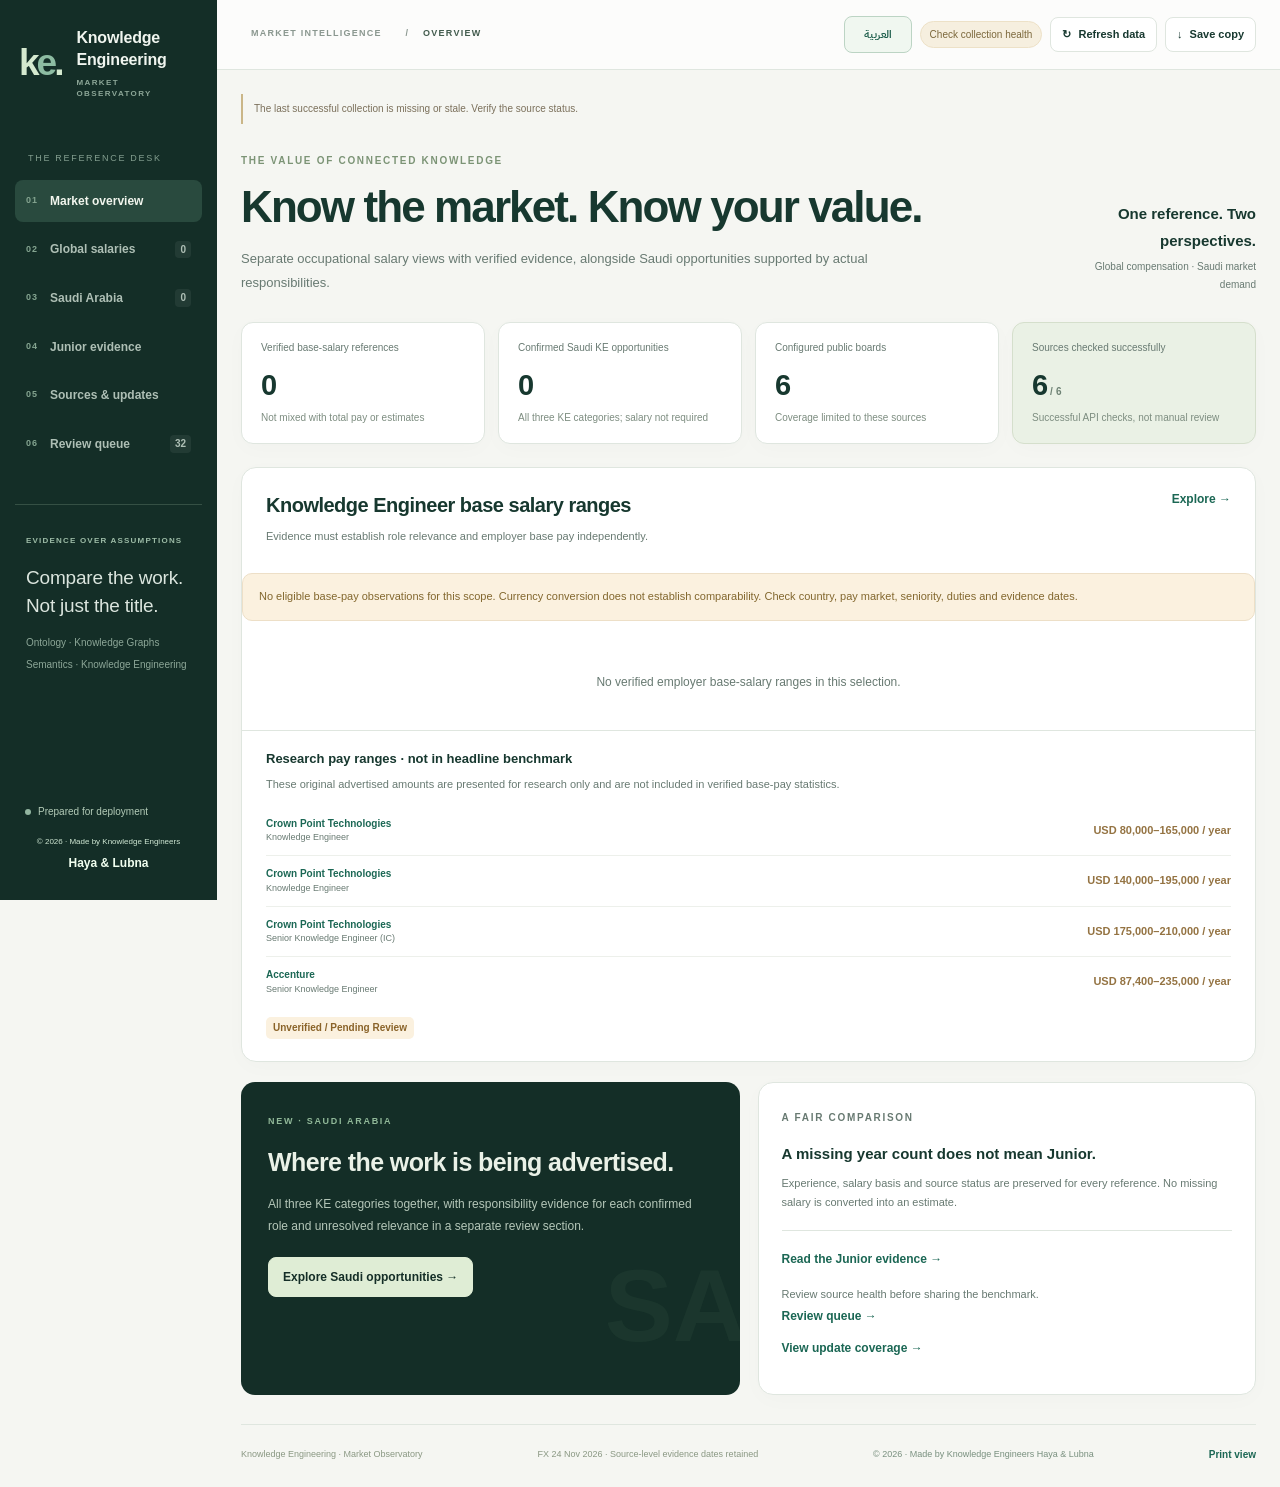
==== commit 7b140f70: "Refresh knowledge engineering market evidence" ====
--- a/public/index.html
+++ b/public/index.html
@@ -232,7 +232,7 @@
 <dialog id="detail-dialog" aria-labelledby="detail-heading"><header class="dialog-header"><span class="eyebrow" data-i18n="ROLE & SOURCE RECORD">ROLE &amp; SOURCE RECORD</span><button class="button square" data-close="detail-dialog" aria-label="Close details">×</button></header><div id="detail-body"></div></dialog>
 <dialog id="compare-dialog" aria-labelledby="compare-heading"><header class="dialog-header"><h2 id="compare-heading" data-i18n="Compare the evidence">Compare the evidence</h2><button class="button square" data-close="compare-dialog" aria-label="Close comparison">×</button></header><div id="compare-body"></div></dialog>
 <div class="toast" id="toast" role="status" hidden></div>
-<script type="application/json" id="seed-data">{"schemaVersion": 2, "meta": {"product": "Knowledge Engineering | Market Observatory", "preparedAt": "2026-10-20", "publishedAt": "2026-11-23T16:01:53Z", "lastAttemptAt": "2026-11-23T16:01:53Z", "lastSuccessfulCollectionAt": "2026-11-23T16:01:53Z", "lastContentChangeAt": "2026-11-19T14:28:08Z", "automationActivated": true, "repositoryUrl": "https://github.com/iHaya-7/ke-market-observatory", "dataVersion": "215e4ac7b900c281", "schedule": "Daily, approximately 08:17 Asia/Riyadh", "pollSeconds": 300, "staleAfterHours": 48, "coverage": "Configured public employer/recruiter boards only. Not an exhaustive search of LinkedIn or the entire market.", "initialDatasetNote": "13 imported salary references and 8 Saudi saved postings. Sources differ in verification and availability; see individual records.", "lastRunSummary": {"reviewItems": 32, "sourcesOK": 6, "sourcesTotal": 6, "newRecords": 0, "changes": 0}}, "fx": {"rates": {"SAR": 1, "USD": 3.75, "GBP": 4.902538, "EUR": 4.102127}, "date": "2026-11-23", "source": "https://frankfurter.dev/", "label": "Frankfurter reference rates, cross-converted through the configured USD/SAR assumption.", "usdSar": 3.75, "usdSarBasis": "Fixed conversion assumption inherited from the original reference. Review periodically.", "status": "Updated", "lastAttemptAt": "2026-11-23T16:01:53Z", "error": null}, "records": [{"id": "KE-001", "company": "Crown Point Technologies", "title": "Knowledge Engineer", "country": "United States", "city": "Columbia, Maryland", "region": "global", "level": "Mid", "levelBasis": "Analyst grouping from the stated 3-7 year requirement; not an employer grade", "experience": "3-7 years in semantic technologies or knowledge modeling", "expMin": 3, "expMax": 7, "family": "Knowledge Engineer", "relevance": "Core KE", "skills": ["Ontology", "Knowledge Graphs", "RDF", "OWL", "SPARQL", "Protege"], "summary": "Design knowledge models, prototype graphs, and translate pharmaceutical data requirements into semantic structures.", "notes": "A separate pharmaceutical role, not the digital-engineering posting at the same employer.", "restrictions": "US work authorization required without current or future sponsorship.", "salaryMin": 80000, "salaryMax": 165000, "currency": "USD", "period": "Annual", "compensation": "Advertised pay; base/total not verified", "evidenceType": "employer", "sourceLabel": "Crown Point / Gusto", "sourceUrl": "https://jobs.gusto.com/postings/crown-point-technologies-llc-knowledge-engineer-42df2cf6-61bc-4c3c-87c6-133c66f28800", "extraUrl": "", "evidenceMethod": "Imported curated reference: Employer page reviewed", "evidenceDate": "2026-10-20", "salaryVerifiedAt": "2026-10-20", "postedAt": null, "firstSeenAt": null, "lastSeenAt": null, "listingStatus": "Historical reference", "statusNote": "Source page accessible; vacancy status not independently confirmed", "collection": "curated", "sourceId": null, "exactTitle": true, "reviewRequired": true, "salaryEligible": false, "origin": "Previous research HTML; not independently re-researched during this build.", "summaryAr": "\u062a\u0635\u0645\u064a\u0645 \u0646\u0645\u0627\u0630\u062c \u0645\u0639\u0631\u0641\u0629 \u0648\u0625\u0646\u0634\u0627\u0621 \u0646\u0645\u0627\u0630\u062c \u0623\u0648\u0644\u064a\u0629 \u0644\u0644\u0631\u0633\u0648\u0645 \u0627\u0644\u0628\u064a\u0627\u0646\u064a\u0629 \u0627\u0644\u0645\u0639\u0631\u0641\u064a\u0629 \u0648\u062a\u062d\u0648\u064a\u0644 \u0645\u062a\u0637\u0644\u0628\u0627\u062a \u0628\u064a\u0627\u0646\u0627\u062a \u0627\u0644\u0623\u062f\u0648\u064a\u0629 \u0625\u0644\u0649 \u0647\u064a\u0627\u0643\u0644 \u062f\u0644\u0627\u0644\u064a\u0629.", "roleDecision": "approved", "roleReviewReason": "Manually curated reference; review original evidence for exact fit.", "salaryBasis": "unknown", "salaryBasisVerified": false, "reviewReason": "Verify whether this disclosed amount is base salary or total compensation using the original employer posting."}, {"id": "KE-002", "company": "Crown Point Technologies", "title": "Knowledge Engineer", "country": "United States", "city": "Columbia, MD / Reston, VA / Washington, DC", "region": "global", "level": "Not specified", "levelBasis": "No explicit level or numeric experience band", "experience": "Not specified", "expMin": null, "expMax": null, "family": "Knowledge Engineer", "relevance": "Core KE", "skills": ["Ontology", "BFO", "CCO", "RDF", "RDFS", "OWL", "SPARQL", "SHACL", "SKOS"], "summary": "Map engineering terminology and source-system data into canonical ontologies and reusable semantic models.", "notes": "Requires practical modeling experience despite not giving a year count. This is not evidence of a Junior salary.", "restrictions": "US government customer; active clearance preferred, not required for consideration.", "salaryMin": 140000, "salaryMax": 195000, "currency": "USD", "period": "Annual", "compensation": "Advertised pay; base/total not verified", "evidenceType": "employer", "sourceLabel": "Crown Point / Gusto", "sourceUrl": "https://jobs.gusto.com/postings/crown-point-technologies-llc-knowledge-engineer-90e9d48f-10dd-4736-8e27-3ce702947b42", "extraUrl": "", "evidenceMethod": "Imported curated reference: Employer page reviewed", "evidenceDate": "2026-10-20", "salaryVerifiedAt": "2026-10-20", "postedAt": null, "firstSeenAt": null, "lastSeenAt": null, "listingStatus": "Historical reference", "statusNote": "Source page accessible; vacancy status not independently confirmed", "collection": "curated", "sourceId": null, "exactTitle": true, "reviewRequired": true, "salaryEligible": false, "origin": "Previous research HTML; not independently re-researched during this build.", "summaryAr": "\u0631\u0628\u0637 \u0627\u0644\u0645\u0635\u0637\u0644\u062d\u0627\u062a \u0627\u0644\u0647\u0646\u062f\u0633\u064a\u0629 \u0648\u0628\u064a\u0627\u0646\u0627\u062a \u0627\u0644\u0623\u0646\u0638\u0645\u0629 \u0627\u0644\u0645\u0635\u062f\u0631\u064a\u0629 \u0628\u0623\u0646\u0637\u0648\u0644\u0648\u062c\u064a\u0627\u062a \u0645\u0648\u062d\u0651\u062f\u0629 \u0648\u0646\u0645\u0627\u0630\u062c \u062f\u0644\u0627\u0644\u064a\u0629 \u0642\u0627\u0628\u0644\u0629 \u0644\u0625\u0639\u0627\u062f\u0629 \u0627\u0644\u0627\u0633\u062a\u062e\u062f\u0627\u0645.", "roleDecision": "approved", "roleReviewReason": "Manually curated reference; review original evidence for exact fit.", "salaryBasis": "unknown", "salaryBasisVerified": false, "reviewReason": "Verify whether this disclosed amount is base salary or total compensation using the original employer posting."}, {"id": "KE-003", "company": "Crown Point Technologies", "title": "Knowledge Graph Engineer", "country": "United States", "city": "Northern VA / Washington, DC / Bethesda, MD / Colorado Springs, CO", "region": "global", "level": "Not specified", "levelBasis": "Description explicitly states All Levels; salary is not split by grade", "experience": "Not specified", "expMin": null, "expMax": null, "family": "Knowledge Graph Engineer", "relevance": "Core KE", "skills": ["Knowledge Graphs", "Ontology", "RDF", "SPARQL", "SHACL", "Entity Resolution", "Semantic Modeling"], "summary": "Integrate document and operational data into entity-centric RDF graphs, with mappings, constraints, and semantic context.", "notes": "All-level range cannot be assigned to a fresh graduate or split into Junior/Senior bands.", "restrictions": "Active Top Secret US government clearance required.", "salaryMin": 105000, "salaryMax": 200000, "currency": "USD", "period": "Annual", "compensation": "Advertised pay; base/total not verified", "evidenceType": "employer", "sourceLabel": "Crown Point / Gusto", "sourceUrl": "https://jobs.gusto.com/postings/crown-point-technologies-llc-knowledge-graph-engineer-9625b52a-b76c-484c-bfed-5ca4e0e1c0ea", "extraUrl": "", "evidenceMethod": "Imported curated reference: Employer page reviewed", "evidenceDate": "2026-10-20", "salaryVerifiedAt": "2026-10-20", "postedAt": null, "firstSeenAt": null, "lastSeenAt": null, "listingStatus": "Historical reference", "statusNote": "Source page accessible; vacancy status not independently confirmed", "collection": "curated", "sourceId": null, "exactTitle": false, "reviewRequired": true, "salaryEligible": false, "origin": "Previous research HTML; not independently re-researched during this build.", "summaryAr": "\u062f\u0645\u062c \u0627\u0644\u0645\u0633\u062a\u0646\u062f\u0627\u062a \u0648\u0627\u0644\u0628\u064a\u0627\u0646\u0627\u062a \u0627\u0644\u062a\u0634\u063a\u064a\u0644\u064a\u0629 \u0641\u064a \u0631\u0633\u0648\u0645 \u0628\u064a\u0627\u0646\u064a\u0629 RDF \u062a\u0631\u062a\u0643\u0632 \u0639\u0644\u0649 \u0627\u0644\u0643\u064a\u0627\u0646\u0627\u062a\u060c \u0645\u0639 \u0631\u0628\u0637 \u0627\u0644\u0628\u064a\u0627\u0646\u0627\u062a \u0648\u0627\u0644\u0642\u064a\u0648\u062f \u0648\u0627\u0644\u0633\u064a\u0627\u0642 \u0627\u0644\u062f\u0644\u0627\u0644\u064a.", "roleDecision": "approved", "roleReviewReason": "Manually curated reference; review original evidence for exact fit.", "salaryBasis": "unknown", "salaryBasisVerified": false, "reviewReason": "Verify whether this disclosed amount is base salary or total compensation using the original employer posting."}, {"id": "KE-004", "company": "Crown Point Technologies", "title": "Senior Knowledge Engineer (IC)", "country": "United States", "city": "Sterling, Virginia / Aurora, Colorado", "region": "global", "level": "Senior", "levelBasis": "Senior is explicit in the advertised title", "experience": "Not specified", "expMin": null, "expMax": null, "family": "Knowledge Engineer", "relevance": "Core KE", "skills": ["Knowledge Graphs", "Ontology", "Semantic Modeling", "RDF", "OWL", "SHACL", "GraphRAG"], "summary": "Build semantic models and knowledge-driven applications for complex mission and engineering data.", "notes": "IC here refers to the Intelligence Community context, not proof of an individual-contributor career grade. No numeric years requirement is stated.", "restrictions": "Active Top Secret US government clearance required.", "salaryMin": 175000, "salaryMax": 210000, "currency": "USD", "period": "Annual", "compensation": "Advertised pay; base/total not verified", "evidenceType": "employer", "sourceLabel": "Crown Point / Gusto", "sourceUrl": "https://jobs.gusto.com/postings/crown-point-technologies-llc-senior-knowledge-engineer-ic-d0b6b445-f68e-44ae-b5d7-22cb9c6dd6c8", "extraUrl": "", "evidenceMethod": "Imported curated reference: Employer page reviewed", "evidenceDate": "2026-10-20", "salaryVerifiedAt": "2026-10-20", "postedAt": null, "firstSeenAt": null, "lastSeenAt": null, "listingStatus": "Historical reference", "statusNote": "Source page accessible; vacancy status not independently confirmed", "collection": "curated", "sourceId": null, "exactTitle": false, "reviewRequired": true, "salaryEligible": false, "origin": "Previous research HTML; not independently re-researched during this build.", "summaryAr": "\u0625\u0646\u0634\u0627\u0621 \u0646\u0645\u0627\u0630\u062c \u062f\u0644\u0627\u0644\u064a\u0629 \u0648\u062a\u0637\u0628\u064a\u0642\u0627\u062a \u062a\u0639\u062a\u0645\u062f \u0639\u0644\u0649 \u0627\u0644\u0645\u0639\u0631\u0641\u0629 \u0644\u0645\u0639\u0627\u0644\u062c\u0629 \u0628\u064a\u0627\u0646\u0627\u062a \u0647\u0646\u062f\u0633\u064a\u0629 \u0648\u0645\u0624\u0633\u0633\u064a\u0629 \u0645\u0639\u0642\u062f\u0629.", "roleDecision": "approved", "roleReviewReason": "Manually curated reference; review original evidence for exact fit.", "salaryBasis": "unknown", "salaryBasisVerified": false, "reviewReason": "Verify whether this disclosed amount is base salary or total compensation using the original employer posting."}, {"id": "KE-005", "company": "Samba TV", "title": "Ontology Engineer-Knowledge Graph & Identity", "country": "United States", "city": "New York City, New York", "region": "global", "level": "Mid", "levelBasis": "Analyst grouping from the 2-4 year requirement; not explicitly Junior", "experience": "2-4 years in KG development, semantic modeling, ontology, or a related field", "expMin": 2, "expMax": 4, "family": "Ontology / Ontologist", "relevance": "Core KE", "skills": ["Ontology", "RDF", "RDFS", "OWL", "SHACL", "SPARQL", "Python", "Entity Resolution", "Databricks"], "summary": "Implement ontology schemas and validation, and build event-to-graph derivation pipelines under a Senior Ontologist.", "notes": "A hands-on implementation role. The employer page reviewed names New York City; search-index location snippets can differ.", "restrictions": "Bachelor's degree required; master's preferred. Sponsorship not specified.", "salaryMin": 150000, "salaryMax": 180000, "currency": "USD", "period": "Annual", "compensation": "Advertised pay; base/total not verified", "evidenceType": "employer", "sourceLabel": "Samba TV / Lever", "sourceUrl": "https://jobs.lever.co/sambatv/7810c712-4c27-4161-9c1b-96353a210421", "extraUrl": "", "evidenceMethod": "Imported curated reference: Employer page reviewed", "evidenceDate": "2026-10-20", "salaryVerifiedAt": "2026-10-20", "postedAt": null, "firstSeenAt": "2026-10-20T16:33:42Z", "lastSeenAt": "2026-11-17T14:29:25Z", "listingStatus": "Not in latest feed", "statusNote": "Not seen in a complete successful feed. Last-seen date retained; this is not a confirmed vacancy closure.", "collection": "curated", "sourceId": "lever-sambatv", "exactTitle": false, "reviewRequired": true, "salaryEligible": false, "origin": "Previous research HTML; not independently re-researched during this build.", "summaryAr": "\u062a\u0646\u0641\u064a\u0630 \u0645\u062e\u0637\u0637\u0627\u062a \u0627\u0644\u0623\u0646\u0637\u0648\u0644\u0648\u062c\u064a\u0627 \u0648\u0627\u0644\u062a\u062d\u0642\u0642 \u0645\u0646\u0647\u0627 \u0648\u0628\u0646\u0627\u0621 \u062e\u0637\u0648\u0637 \u0645\u0639\u0627\u0644\u062c\u0629 \u062a\u062d\u0648\u0644 \u0627\u0644\u0623\u062d\u062f\u0627\u062b \u0625\u0644\u0649 Knowledge Graph \u062a\u062d\u062a \u0625\u0634\u0631\u0627\u0641 \u062e\u0628\u064a\u0631 \u0623\u0646\u0637\u0648\u0644\u0648\u062c\u064a\u0627 \u0623\u0648\u0644.", "roleDecision": "approved", "roleReviewReason": "Manually curated reference; review original evidence for exact fit.", "salaryBasis": "unknown", "salaryBasisVerified": false, "reviewReason": "Verify whether this disclosed amount is base salary or total compensation using the original employer posting.", "missingChecks": 6}, {"id": "KE-006", "company": "Samba TV", "title": "Senior Ontologist - Knowledge Graph & Identity", "country": "United States", "city": "New York City, New York", "region": "global", "level": "Senior", "levelBasis": "Senior is explicit in the title", "experience": "5-8 years in ontology engineering, semantic modeling, or KG development", "expMin": 5, "expMax": 8, "family": "Ontology / Ontologist", "relevance": "Core KE", "skills": ["Ontology", "Knowledge Graphs", "OWL", "RDF", "SPARQL", "SHACL", "GraphRAG", "Entity Resolution"], "summary": "Own production ontologies, validation standards, versioning, graph pipelines, and mentoring of ontology engineers.", "notes": "Strong responsibility match to the reference JD, particularly design governance and internal capability building.", "restrictions": "Bachelor's degree required; master's or PhD strongly preferred.", "salaryMin": 180000, "salaryMax": 230000, "currency": "USD", "period": "Annual", "compensation": "Advertised pay; base/total not verified", "evidenceType": "employer", "sourceLabel": "Samba TV / Lever", "sourceUrl": "https://jobs.lever.co/sambatv/24ff7e8b-bec7-453e-9356-3e5ff843431a", "extraUrl": "", "evidenceMethod": "Imported curated reference: Employer page reviewed", "evidenceDate": "2026-10-20", "salaryVerifiedAt": "2026-10-20", "postedAt": null, "firstSeenAt": "2026-10-20T16:33:42Z", "lastSeenAt": "2026-11-17T14:29:25Z", "listingStatus": "Not in latest feed", "statusNote": "Not seen in a complete successful feed. Last-seen date retained; this is not a confirmed vacancy closure.", "collection": "curated", "sourceId": "lever-sambatv", "exactTitle": false, "reviewRequired": true, "salaryEligible": false, "origin": "Previous research HTML; not independently re-researched during this build.", "summaryAr": "\u0642\u064a\u0627\u062f\u0629 \u062a\u0635\u0645\u064a\u0645 \u0627\u0644\u0623\u0646\u0637\u0648\u0644\u0648\u062c\u064a\u0627\u062a \u0627\u0644\u0625\u0646\u062a\u0627\u062c\u064a\u0629 \u0648\u0645\u0639\u0627\u064a\u064a\u0631 \u0627\u0644\u062a\u062d\u0642\u0642 \u0648\u0627\u0644\u0625\u0635\u062f\u0627\u0631\u0627\u062a \u0648\u062e\u0637\u0648\u0637 Graph \u0648\u062a\u0648\u062c\u064a\u0647 \u0645\u0647\u0646\u062f\u0633\u064a \u0627\u0644\u0623\u0646\u0637\u0648\u0644\u0648\u062c\u064a\u0627.", "roleDecision": "approved", "roleReviewReason": "Manually curated reference; review original evidence for exact fit.", "salaryBasis": "unknown", "salaryBasisVerified": false, "reviewReason": "Verify whether this disclosed amount is base salary or total compensation using the original employer posting.", "missingChecks": 6}, {"id": "KE-007", "company": "Apple", "title": "AI Data & Knowledge Engineer", "country": "United States", "city": "Cupertino, California (listing shows two work locations)", "region": "global", "level": "Mid", "levelBasis": "Analyst grouping from the 5+ year minimum; employer title does not say Senior", "experience": "5+ years designing and maintaining scalable data solutions", "expMin": 5, "expMax": null, "family": "AI + Knowledge Engineer", "relevance": "Applied KG / AI", "skills": ["Semantic Layer", "Ontology", "Knowledge Graphs", "RAG", "Metadata", "Vector Search", "Python", "SQL"], "summary": "Build semantic and knowledge layers, RAG-ready pipelines, and enterprise knowledge models for agentic applications.", "notes": "Broader data/AI role, not a pure Ontology Engineer. Salary and requirements were retrieved from the indexed official Apple page; direct rendering requires JavaScript. Base-salary characterization retained from prior official source assessment.", "restrictions": "No global-remote or Saudi eligibility inferred.", "salaryMin": 149200, "salaryMax": 249000, "currency": "USD", "period": "Annual", "compensation": "Base salary", "evidenceType": "employer", "sourceLabel": "Apple Careers", "sourceUrl": "https://jobs.apple.com/en-us/details/200683351-0836/ai-data-knowledge-engineer?team=SLDEV", "extraUrl": "", "evidenceMethod": "Imported curated reference: Indexed official employer page", "evidenceDate": "2026-10-20", "salaryVerifiedAt": "2026-10-20", "postedAt": null, "firstSeenAt": null, "lastSeenAt": null, "listingStatus": "Historical reference", "statusNote": "Official page indexed; current application status not independently confirmed", "collection": "curated", "sourceId": null, "exactTitle": false, "reviewRequired": false, "salaryEligible": true, "origin": "Previous research HTML; not independently re-researched during this build.", "summaryAr": "\u0628\u0646\u0627\u0621 \u0637\u0628\u0642\u0627\u062a \u0627\u0644\u0645\u0639\u0631\u0641\u0629 \u0648\u0627\u0644\u062f\u0644\u0627\u0644\u0627\u062a \u0648\u062e\u0637\u0648\u0637 \u0627\u0644\u0628\u064a\u0627\u0646\u0627\u062a \u0627\u0644\u062f\u0627\u0639\u0645\u0629 \u0644\u0640RAG \u0648\u0627\u0644\u0646\u0645\u0627\u0630\u062c \u0627\u0644\u0645\u0639\u0631\u0641\u064a\u0629 \u0627\u0644\u0645\u0624\u0633\u0633\u064a\u0629 \u0644\u062a\u0637\u0628\u064a\u0642\u0627\u062a \u0627\u0644\u0648\u0643\u0644\u0627\u0621 \u0627\u0644\u0630\u0643\u064a\u064a\u0646.", "roleDecision": "approved", "roleReviewReason": "Manually curated reference; review original evidence for exact fit.", "salaryBasis": "base", "salaryBasisVerified": true}, {"id": "KE-008", "company": "Accenture", "title": "Senior Knowledge Engineer", "country": "United States", "city": "Columbus, Ohio (Ohio salary band selected)", "region": "global", "level": "Senior", "levelBasis": "Senior title; employer also labels Knowledge Engineering Manager", "experience": "4+ years in KG technologies; 2+ years in several semantic and agentic areas", "expMin": 4, "expMax": null, "family": "Knowledge Engineer", "relevance": "Core KE", "skills": ["Ontology", "Knowledge Graphs", "Semantic Modeling", "RDF", "OWL", "SPARQL", "Neo4j", "SHACL", "RAG"], "summary": "Lead enterprise graph architecture, ontology governance, domain workshops, and integration with agentic AI.", "notes": "One requisition, one geographic pay band. Other state ranges are not counted as extra jobs. The stated anticipated posting end was 5 October 2026; retained as a salary reference, not a confirmed open vacancy.", "restrictions": "US work authorization without present or future sponsorship. Degree-equivalence experience rules apply separately.", "salaryMin": 87400, "salaryMax": 235000, "currency": "USD", "period": "Annual", "compensation": "Advertised pay; base/total not verified", "evidenceType": "employer", "sourceLabel": "Accenture Careers", "sourceUrl": "https://www.accenture.com/us-en/careers/jobdetails?id=R00347287_en", "extraUrl": "", "evidenceMethod": "Imported curated reference: Employer page reviewed", "evidenceDate": "2026-10-20", "salaryVerifiedAt": "2026-10-20", "postedAt": null, "firstSeenAt": null, "lastSeenAt": null, "listingStatus": "Historical reference", "statusNote": "Employer page accessible; anticipated posting-end date has passed", "collection": "curated", "sourceId": null, "exactTitle": false, "reviewRequired": true, "salaryEligible": false, "origin": "Previous research HTML; not independently re-researched during this build.", "summaryAr": "\u0642\u064a\u0627\u062f\u0629 \u0645\u0639\u0645\u0627\u0631\u064a\u0629 Enterprise Knowledge Graph \u0648\u062d\u0648\u0643\u0645\u0629 \u0627\u0644\u0623\u0646\u0637\u0648\u0644\u0648\u062c\u064a\u0627 \u0648\u0648\u0631\u0634 \u0627\u0644\u0639\u0645\u0644 \u0648\u0631\u0628\u0637\u0647\u0627 \u0628\u062d\u0644\u0648\u0644 Agentic AI.", "roleDecision": "approved", "roleReviewReason": "Manually curated reference; review original evidence for exact fit.", "salaryBasis": "unknown", "salaryBasisVerified": false, "reviewReason": "Verify whether this disclosed amount is base salary or total compensation using the original employer posting."}, {"id": "KE-009", "company": "Nearform", "title": "Knowledge Graph Engineer", "country": "United Kingdom", "city": "UK; city not specified", "region": "global", "level": "Not specified", "levelBasis": "No explicit level or numeric experience band", "experience": "Not specified", "expMin": null, "expMax": null, "family": "Knowledge Graph Engineer", "relevance": "Applied KG / AI", "skills": ["Knowledge Graphs", "Python", "AWS", "Data Engineering", "SPARQL"], "summary": "Deliver knowledge-graph-enabled data solutions with production Python, cloud pipelines, and enterprise data platforms.", "notes": "Only a starting salary is published; no upper bound is invented. Employer posting text remains in the search index, but the live URL redirects to the careers board.", "restrictions": "UK-based applicants; visa sponsorship not available.", "salaryMin": 75000, "salaryMax": null, "currency": "GBP", "period": "Annual", "compensation": "Advertised pay; base/total not verified", "evidenceType": "employer", "sourceLabel": "Nearform / Greenhouse (indexed posting)", "sourceUrl": "https://job-boards.greenhouse.io/nearform/jobs/7799525003", "extraUrl": "", "evidenceMethod": "Imported curated reference: Indexed official employer page", "evidenceDate": "2026-10-20", "salaryVerifiedAt": "2026-10-20", "postedAt": null, "firstSeenAt": null, "lastSeenAt": null, "listingStatus": "Historical reference", "statusNote": "Historical / original vacancy URL redirects", "collection": "curated", "sourceId": null, "exactTitle": false, "reviewRequired": true, "salaryEligible": false, "origin": "Previous research HTML; not independently re-researched during this build.", "summaryAr": "\u062a\u0637\u0648\u064a\u0631 \u062d\u0644\u0648\u0644 \u0628\u064a\u0627\u0646\u0627\u062a \u062a\u0639\u062a\u0645\u062f \u0639\u0644\u0649 Knowledge Graph \u0628\u0627\u0633\u062a\u062e\u062f\u0627\u0645 Python \u0648\u062e\u0637\u0648\u0637 \u0628\u064a\u0627\u0646\u0627\u062a \u0633\u062d\u0627\u0628\u064a\u0629 \u0648\u0645\u0646\u0635\u0627\u062a \u0645\u0624\u0633\u0633\u064a\u0629.", "roleDecision": "approved", "roleReviewReason": "Manually curated reference; review original evidence for exact fit.", "salaryBasis": "unknown", "salaryBasisVerified": false, "reviewReason": "Verify whether this disclosed amount is base salary or total compensation using the original employer posting."}, {"id": "KE-010", "company": "Booz Allen Hamilton", "title": "Palantir Foundry Ontology Engineer, Junior", "country": "United States", "city": "McLean, Virginia", "region": "global", "level": "Junior", "levelBasis": "Junior explicitly appears in the reposted title", "experience": "1+ years in software, data, or platform engineering", "expMin": 1, "expMax": null, "family": "Ontology / Ontologist", "relevance": "Applied KG / AI", "skills": ["Palantir Foundry", "Ontology", "Python", "TypeScript", "Data Pipelines", "AIP"], "summary": "Translate mission needs into Foundry ontologies, applications, and production data pipelines.", "notes": "A named Junior role, but this broad range is not a verified starting offer. Foundry ontology work is not identical to RDF/OWL ontology engineering. Primary employer record for this exact Junior posting was not recovered.", "restrictions": "Ability to obtain Secret clearance; relevant degree and Foundry/AIP credential.", "salaryMin": 69400, "salaryMax": 158000, "currency": "USD", "period": "Annual", "compensation": "Reposted salary range; original employer disclosure not reverified", "evidenceType": "reposted", "sourceLabel": "CareerBuilder; corroborated by SimplyHired", "sourceUrl": "https://www.careerbuilder.com/job-details/palantir-foundry-ontology-engineer-junior-mclean-va--53559ae6-7aaf-49b1-a025-abadf4a9fdec", "extraUrl": "https://www.simplyhired.com/job/-G4qHEmzRaNDKAgZooANf6T7PjBS9xlp6oyVwbCo3k7_Sakipzr9Og", "evidenceMethod": "Imported curated reference: Third-party repost (indexed)", "evidenceDate": "2026-10-20", "salaryVerifiedAt": "2026-10-20", "postedAt": null, "firstSeenAt": null, "lastSeenAt": null, "listingStatus": "Historical reference", "statusNote": "Historical repost; current vacancy not confirmed", "collection": "curated", "sourceId": null, "exactTitle": false, "reviewRequired": false, "salaryEligible": false, "origin": "Previous research HTML; not independently re-researched during this build.", "summaryAr": "\u062a\u0631\u062c\u0645\u0629 \u0627\u0644\u0627\u062d\u062a\u064a\u0627\u062c\u0627\u062a \u0627\u0644\u062a\u0634\u063a\u064a\u0644\u064a\u0629 \u0625\u0644\u0649 \u0623\u0646\u0637\u0648\u0644\u0648\u062c\u064a\u0627\u062a Palantir Foundry \u0648\u062a\u0637\u0628\u064a\u0642\u0627\u062a \u0648\u062e\u0637\u0648\u0637 \u0628\u064a\u0627\u0646\u0627\u062a \u062a\u0634\u063a\u064a\u0644\u064a\u0629.", "roleDecision": "approved", "roleReviewReason": "Manually curated reference; review original evidence for exact fit.", "salaryBasis": "unverified", "salaryBasisVerified": false}, {"id": "KE-011", "company": "Rancho BioSciences", "title": "Scientist/Sr Scientist - Ontology - Europe - Remote", "country": "Europe (unspecified)", "city": "European remote role; London listed by aggregator", "region": "global", "level": "Senior", "levelBasis": "Scientist / Sr Scientist title spans grades; no numeric band confirmed", "experience": "Not specified", "expMin": null, "expMax": null, "family": "Ontology / Ontologist", "relevance": "Core KE", "skills": ["Ontology", "OWL", "RDF", "SKOS", "Controlled Vocabularies", "FAIR"], "summary": "Create biomedical ontologies, harmonize scientific data, and maintain terminology and modeling standards.", "notes": "EUR amount comes from a third-party reproduction; the original employer salary page was not recovered. A separate repost omits the currency. Excluded from employer-only statistics.", "restrictions": "Life-sciences expertise; advanced degree or relevant equivalent experience.", "salaryMin": 75000, "salaryMax": 90000, "currency": "EUR", "period": "Annual", "compensation": "Advertised salary; base/total not explicitly distinguished", "evidenceType": "reposted", "sourceLabel": "Jobilize / SimplyHired reposts", "sourceUrl": "https://www.jobilize.com/job/gb-london-scientist-sr-ontology-europe-remote-rancho-biosciences-hiring", "extraUrl": "https://www.simplyhired.co.uk/job/Y1ckm8zpHjS6C6eBlFPW57Iy_cd6LU-_bQq-voeilOU-ScsoPIVtpw", "evidenceMethod": "Imported curated reference: Third-party repost (indexed)", "evidenceDate": "2026-10-20", "salaryVerifiedAt": "2026-10-20", "postedAt": null, "firstSeenAt": null, "lastSeenAt": null, "listingStatus": "Historical reference", "statusNote": "Historical repost; current vacancy not confirmed", "collection": "curated", "sourceId": null, "exactTitle": false, "reviewRequired": false, "salaryEligible": false, "origin": "Previous research HTML; not independently re-researched during this build.", "summaryAr": "\u062a\u0635\u0645\u064a\u0645 \u0623\u0646\u0637\u0648\u0644\u0648\u062c\u064a\u0627\u062a \u0637\u0628\u064a\u0629 \u062d\u064a\u0648\u064a\u0629 \u0648\u062a\u0648\u062d\u064a\u062f \u0627\u0644\u0628\u064a\u0627\u0646\u0627\u062a \u0627\u0644\u0639\u0644\u0645\u064a\u0629 \u0648\u0627\u0644\u062d\u0641\u0627\u0638 \u0639\u0644\u0649 \u0645\u0639\u0627\u064a\u064a\u0631 \u0627\u0644\u0645\u0635\u0637\u0644\u062d\u0627\u062a \u0648\u0627\u0644\u0646\u0645\u0630\u062c\u0629.", "roleDecision": "approved", "roleReviewReason": "Manually curated reference; review original evidence for exact fit.", "salaryBasis": "unverified", "salaryBasisVerified": false}, {"id": "KE-012", "company": "Market estimate", "title": "Entry-level Knowledge Engineer", "country": "United States", "city": "US-wide estimate", "region": "global", "level": "Junior", "levelBasis": "Publisher entry-level category; numeric experience window not stated", "experience": "Not specified", "expMin": null, "expMax": null, "family": "Knowledge Engineer", "relevance": "Applied KG / AI", "skills": [], "summary": "Publisher estimate for the entry-level occupation, not a technically matched employer vacancy.", "notes": "Occupation may include work beyond ontology and knowledge graphs. No usable entry-level sample size is disclosed. Not pooled with job-posting salaries.", "restrictions": "Not applicable", "salaryMin": 60000, "salaryMax": 60000, "currency": "USD", "period": "Annual", "compensation": "Publisher salary estimate", "evidenceType": "estimate", "sourceLabel": "Zippia", "sourceUrl": "https://www.zippia.com/salaries/knowledge-engineer/", "extraUrl": "", "evidenceMethod": "Imported curated reference: Salary publisher (indexed)", "evidenceDate": "2026-10-20", "salaryVerifiedAt": "2026-10-20", "postedAt": null, "firstSeenAt": null, "lastSeenAt": null, "listingStatus": "Historical reference", "statusNote": "Estimate, not a vacancy", "collection": "curated", "sourceId": null, "exactTitle": false, "reviewRequired": false, "salaryEligible": false, "origin": "Previous research HTML; not independently re-researched during this build.", "summaryAr": "\u062a\u0642\u062f\u064a\u0631 \u0645\u0646 \u0645\u0646\u0635\u0629 \u0631\u0648\u0627\u062a\u0628 \u0644\u0645\u0633\u0645\u0649 Entry-Level Knowledge Engineer \u0648\u0644\u064a\u0633 \u0625\u0639\u0644\u0627\u0646 \u062a\u0648\u0638\u064a\u0641 \u062a\u0642\u0646\u064a\u064b\u0627 \u0645\u062d\u062f\u062f\u064b\u0627.", "roleDecision": "approved", "roleReviewReason": "Manually curated reference; review original evidence for exact fit.", "salaryBasis": "estimate", "salaryBasisVerified": false}, {"id": "KE-013", "company": "Market estimate", "title": "Entry Level Knowledge Engineer", "country": "United States", "city": "US-wide estimate", "region": "global", "level": "Junior", "levelBasis": "Publisher experience-specific entry-level category", "experience": "Less than 1 year (publisher category)", "expMin": 0, "expMax": 1, "family": "Knowledge Engineer", "relevance": "Applied KG / AI", "skills": [], "summary": "Experience-specific estimate from the publisher, separate from its 10th-percentile statistic.", "notes": "The October page reports $80,316 for less than one year. Technical role match and sample size are not established. Earlier figures from this publisher have changed.", "restrictions": "Not applicable", "salaryMin": 80316, "salaryMax": 80316, "currency": "USD", "period": "Annual", "compensation": "Publisher salary estimate", "evidenceType": "estimate", "sourceLabel": "Salary.com", "sourceUrl": "https://www.salary.com/research/salary/position/knowledge-engineer-salary", "extraUrl": "", "evidenceMethod": "Imported curated reference: Salary publisher page reviewed", "evidenceDate": "2026-10-20", "salaryVerifiedAt": "2026-10-20", "postedAt": null, "firstSeenAt": null, "lastSeenAt": null, "listingStatus": "Historical reference", "statusNote": "Estimate, not a vacancy", "collection": "curated", "sourceId": null, "exactTitle": false, "reviewRequired": false, "salaryEligible": false, "origin": "Previous research HTML; not independently re-researched during this build.", "summaryAr": "\u062a\u0642\u062f\u064a\u0631 \u0631\u0627\u062a\u0628 \u062d\u0633\u0628 \u0633\u0646\u0648\u0627\u062a \u0627\u0644\u062e\u0628\u0631\u0629 \u0645\u0646 \u0645\u0646\u0635\u0629 \u0631\u0648\u0627\u062a\u0628\u060c \u0645\u0646\u0641\u0635\u0644 \u0639\u0646 \u0627\u0644\u0631\u0648\u0627\u062a\u0628 \u0627\u0644\u0645\u0639\u0644\u0646\u0629 \u0644\u062f\u0649 \u0627\u0644\u0634\u0631\u0643\u0627\u062a.", "roleDecision": "approved", "roleReviewReason": "Manually curated reference; review original evidence for exact fit.", "salaryBasis": "estimate", "salaryBasisVerified": false}, {"id": "SA-001", "company": "Cognizant", "title": "Architect", "country": "Saudi Arabia", "city": "Riyadh", "region": "saudi", "level": "Senior", "levelBasis": "Curated from the referenced role; no Junior level inferred from missing years.", "experience": "10+ years", "expMin": 10, "expMax": null, "family": "Related title", "relevance": "Core KE", "skills": ["Ontology", "Knowledge Graph", "Semantic Layer", "RDF", "OWL", "SPARQL", "SHACL", "Neo4j"], "summary": "Own enterprise semantic architecture, ontology design, initial knowledge graph implementation, governance and capability building.", "notes": "Official description and application link visible on 20 October 2026. This is not a confirmation that hiring remains open.", "restrictions": "See original job posting.", "salaryMin": null, "salaryMax": null, "currency": null, "period": null, "compensation": "Not disclosed", "evidenceType": "employer", "sourceLabel": "Employer website", "sourceUrl": "https://careers.cognizant.com/emea-en/jobs/00070372951/architect/", "extraUrl": "https://sa.linkedin.com/jobs/view/4459412871/", "evidenceMethod": "Curated reference; automatic checks have not started.", "evidenceDate": "2026-10-20", "salaryVerifiedAt": null, "postedAt": "2026-09-29", "firstSeenAt": null, "lastSeenAt": null, "listingStatus": "Needs recheck", "statusNote": "Previously visible on the official careers page; not verified open by a fresh ATS feed.", "collection": "curated", "sourceId": null, "exactTitle": false, "reviewRequired": false, "salaryEligible": false, "duplicateGroup": "similar-enterprise-ontology-role", "origin": "Saudi job reference register", "summaryAr": "\u062a\u0635\u0645\u064a\u0645 \u0645\u0639\u0645\u0627\u0631\u064a\u0629 \u0627\u0644\u0623\u0646\u0637\u0648\u0644\u0648\u062c\u064a\u0627 \u0627\u0644\u0645\u0624\u0633\u0633\u064a\u0629 \u0648\u062a\u0646\u0641\u064a\u0630 Knowledge Graph \u0648\u0627\u0644\u062d\u0648\u0643\u0645\u0629 \u0648\u0646\u0642\u0644 \u0627\u0644\u0645\u0639\u0631\u0641\u0629 \u0625\u0644\u0649 \u0627\u0644\u0641\u0631\u0642.", "roleDecision": "approved", "roleReviewReason": "Manually curated reference; review original evidence for exact fit.", "salaryBasis": "none", "salaryBasisVerified": false}, {"id": "SA-002", "company": "Envision Employment Solutions", "title": "Ontology, Knowledge Graph & Semantic Layer Lead", "country": "Saudi Arabia", "city": "Riyadh", "region": "saudi", "level": "Senior", "levelBasis": "Curated from the referenced role; no Junior level inferred from missing years.", "experience": "10+ years", "expMin": 10, "expMax": null, "family": "Related title", "relevance": "Core KE", "skills": ["Ontology", "Knowledge Graph", "Semantic Layer", "RDF", "OWL", "SHACL", "SPARQL"], "summary": "Recruiter-posted enterprise ontology and knowledge graph programme role, spanning design, governance and initial delivery.", "notes": "Client is undisclosed. Similar wording to Cognizant is not proof of the same vacancy; treat as a possible overlap.", "restrictions": "See original job posting.", "salaryMin": null, "salaryMax": null, "currency": null, "period": null, "compensation": "Not disclosed", "evidenceType": "reposted", "sourceLabel": "Recruiter posting / supporting repost", "sourceUrl": "https://sa.linkedin.com/jobs/view/4480149335/", "extraUrl": "https://www.gulftalent.com/saudi-arabia/jobs/ontology-knowledge-graph-and-semantic-layer-lead-647930", "evidenceMethod": "Curated reference; automatic checks have not started.", "evidenceDate": "2026-10-20", "salaryVerifiedAt": null, "postedAt": null, "firstSeenAt": null, "lastSeenAt": null, "listingStatus": "Needs recheck", "statusNote": "Client is undisclosed. Similar wording to Cognizant is not proof of the same vacancy; treat as a possible overlap.", "collection": "curated", "sourceId": null, "exactTitle": false, "reviewRequired": false, "salaryEligible": false, "duplicateGroup": "similar-enterprise-ontology-role", "origin": "Saudi job reference register", "summaryAr": "\u062f\u0648\u0631 \u0642\u064a\u0627\u062f\u064a \u0644\u0644\u0623\u0646\u0637\u0648\u0644\u0648\u062c\u064a\u0627 \u0648\u0627\u0644\u0631\u0633\u0648\u0645 \u0627\u0644\u0628\u064a\u0627\u0646\u064a\u0629 \u0627\u0644\u0645\u0639\u0631\u0641\u064a\u0629 \u0645\u0639\u0644\u0646 \u0628\u0648\u0627\u0633\u0637\u0629 \u0648\u0633\u064a\u0637 \u062a\u0648\u0638\u064a\u0641\u060c \u0648\u064a\u0634\u0645\u0644 \u0627\u0644\u062a\u0635\u0645\u064a\u0645 \u0648\u0627\u0644\u062d\u0648\u0643\u0645\u0629 \u0648\u0627\u0644\u0625\u0637\u0644\u0627\u0642 \u0627\u0644\u0623\u0648\u0644\u064a.", "roleDecision": "approved", "roleReviewReason": "Manually curated reference; review original evidence for exact fit.", "salaryBasis": "none", "salaryBasisVerified": false}, {"id": "SA-003", "company": "Synechron", "title": "Agentic AI Architect", "country": "Saudi Arabia", "city": "Riyadh", "region": "saudi", "level": "Senior", "levelBasis": "Curated from the referenced role; no Junior level inferred from missing years.", "experience": "10+ years", "expMin": 10, "expMax": null, "family": "Related title", "relevance": "Applied KG / AI", "skills": ["GraphRAG", "Knowledge Graph", "Agentic AI", "RAG", "Python"], "summary": "Enterprise AI architecture with multi-agent systems, GraphRAG, retrieval and production delivery.", "notes": "Role details retained from the shared job screenshot. Current LinkedIn availability was not independently verified. Broader than ontology engineering.", "restrictions": "See original job posting.", "salaryMin": null, "salaryMax": null, "currency": null, "period": null, "compensation": "Not disclosed", "evidenceType": "reposted", "sourceLabel": "User-shared job screenshot / LinkedIn", "sourceUrl": "https://sa.linkedin.com/jobs/view/4469304467/", "extraUrl": "", "evidenceMethod": "Curated reference; automatic checks have not started.", "evidenceDate": "2026-09-23", "salaryVerifiedAt": null, "postedAt": null, "firstSeenAt": null, "lastSeenAt": null, "listingStatus": "Needs recheck", "statusNote": "Role details retained from the shared job screenshot. Current LinkedIn availability was not independently verified. Broader than ontology engineering.", "collection": "curated", "sourceId": null, "exactTitle": false, "reviewRequired": false, "salaryEligible": false, "duplicateGroup": null, "origin": "Saudi job reference register", "summaryAr": "\u0645\u0639\u0645\u0627\u0631\u064a\u0629 \u0630\u0643\u0627\u0621 \u0627\u0635\u0637\u0646\u0627\u0639\u064a \u0645\u0624\u0633\u0633\u064a\u0629 \u062a\u0634\u0645\u0644 \u0627\u0644\u0623\u0646\u0638\u0645\u0629 \u0645\u062a\u0639\u062f\u062f\u0629 \u0627\u0644\u0648\u0643\u0644\u0627\u0621 \u0648GraphRAG \u0648\u0627\u0644\u0627\u0633\u062a\u0631\u062c\u0627\u0639 \u0648\u0627\u0644\u062a\u0634\u063a\u064a\u0644 \u0627\u0644\u0625\u0646\u062a\u0627\u062c\u064a.", "roleDecision": "approved", "roleReviewReason": "Manually curated reference; review original evidence for exact fit.", "salaryBasis": "none", "salaryBasisVerified": false}, {"id": "SA-004", "company": "Robusta / RTG", "title": "Senior Data Engineer - Hybrid - KSA - (10-12 Months)", "country": "Saudi Arabia", "city": "Jeddah", "region": "saudi", "level": "Senior", "levelBasis": "Curated from the referenced role; no Junior level inferred from missing years.", "experience": "5+ years; including 2+ leading lakehouse implementations", "expMin": 5, "expMax": null, "family": "Related title", "relevance": "Applied KG / AI", "skills": ["Knowledge Graph", "Ontology", "Data Lineage", "Unstructured Data"], "summary": "Build an AI-ready lakehouse and ingestion pipelines that support knowledge graph systems and semantic reasoning.", "notes": "Requirements supported by a third-party repost. Employer page is script-rendered; current availability is unconfirmed. Contract duration is not years of experience.", "restrictions": "See original job posting.", "salaryMin": null, "salaryMax": null, "currency": null, "period": null, "compensation": "Not disclosed", "evidenceType": "reposted", "sourceLabel": "Employer ATS link / third-party evidence", "sourceUrl": "https://apply.workable.com/robusta/j/D8EA0BA357", "extraUrl": "https://builtin.com/job/senior-data-engineer-hybrid-ksa-10-12-months-rtg/9369995", "evidenceMethod": "Curated reference; automatic checks have not started.", "evidenceDate": "2026-10-20", "salaryVerifiedAt": null, "postedAt": null, "firstSeenAt": null, "lastSeenAt": null, "listingStatus": "Needs recheck", "statusNote": "Requirements supported by a third-party repost. Employer page is script-rendered; current availability is unconfirmed. Contract duration is not years of experience.", "collection": "curated", "sourceId": null, "exactTitle": false, "reviewRequired": false, "salaryEligible": false, "duplicateGroup": null, "origin": "Saudi job reference register", "summaryAr": "\u0628\u0646\u0627\u0621 Lakehouse \u0648\u062e\u0637\u0648\u0637 \u0625\u062f\u062e\u0627\u0644 \u0628\u064a\u0627\u0646\u0627\u062a \u0644\u062f\u0639\u0645 Knowledge Graph \u0648\u0623\u0646\u0638\u0645\u0629 \u0627\u0644\u0627\u0633\u062a\u062f\u0644\u0627\u0644 \u0627\u0644\u062f\u0644\u0627\u0644\u064a.", "roleDecision": "approved", "roleReviewReason": "Manually curated reference; review original evidence for exact fit.", "salaryBasis": "none", "salaryBasisVerified": false}, {"id": "SA-005", "company": "intelmatix", "title": "Senior Data Engineer", "country": "Saudi Arabia", "city": "Riyadh", "region": "saudi", "level": "Senior", "levelBasis": "Curated from the referenced role; no Junior level inferred from missing years.", "experience": "Not specified", "expMin": null, "expMax": null, "family": "Related title", "relevance": "Applied KG / AI", "skills": ["Knowledge Graph", "Ontology", "Semantic Reasoning"], "summary": "Saved lead from the earlier search for data platforms supporting knowledge graphs and AI agents.", "notes": "Imported lead only. Re-open the source to verify the full description, experience and application status. No salary inferred.", "restrictions": "See original job posting.", "salaryMin": null, "salaryMax": null, "currency": null, "period": null, "compensation": "Not disclosed", "evidenceType": "reposted", "sourceLabel": "Earlier saved LinkedIn lead", "sourceUrl": "https://sa.linkedin.com/jobs/view/4461311156/", "extraUrl": "", "evidenceMethod": "Curated reference; automatic checks have not started.", "evidenceDate": null, "salaryVerifiedAt": null, "postedAt": null, "firstSeenAt": null, "lastSeenAt": null, "listingStatus": "Needs recheck", "statusNote": "Imported lead only. Re-open the source to verify the full description, experience and application status. No salary inferred.", "collection": "curated", "sourceId": null, "exactTitle": false, "reviewRequired": false, "salaryEligible": false, "duplicateGroup": null, "origin": "Saudi job reference register", "summaryAr": "\u0625\u0639\u0644\u0627\u0646 \u0633\u0627\u0628\u0642 \u0639\u0646 \u0647\u0646\u062f\u0633\u0629 \u0627\u0644\u0628\u064a\u0627\u0646\u0627\u062a \u0644\u062f\u0639\u0645 \u0627\u0644\u0631\u0633\u0648\u0645 \u0627\u0644\u0628\u064a\u0627\u0646\u064a\u0629 \u0627\u0644\u0645\u0639\u0631\u0641\u064a\u0629 \u0648\u0648\u0643\u0644\u0627\u0621 \u0627\u0644\u0630\u0643\u0627\u0621 \u0627\u0644\u0627\u0635\u0637\u0646\u0627\u0639\u064a\u061b \u0627\u0644\u062a\u0641\u0627\u0635\u064a\u0644 \u062a\u062d\u062a\u0627\u062c \u0625\u0639\u0627\u062f\u0629 \u062a\u062d\u0642\u0642.", "roleDecision": "approved", "roleReviewReason": "Manually curated reference; review original evidence for exact fit.", "salaryBasis": "none", "salaryBasisVerified": false}, {"id": "SA-006", "company": "Tamara", "title": "Data Governance Lead", "country": "Saudi Arabia", "city": "Riyadh", "region": "saudi", "level": "Senior", "levelBasis": "Curated from the referenced role; no Junior level inferred from missing years.", "experience": "2-5 years", "expMin": 2, "expMax": 5, "family": "Related title", "relevance": "Metadata / Semantic", "skills": ["Metadata Management", "Business Glossary", "Data Lineage"], "summary": "Governance role with metadata, business glossaries, ownership and lineage; adjacent to core knowledge engineering.", "notes": "Original job URL redirects to the careers board. Supporting repost says it no longer accepts applications. Kept for historical market context.", "restrictions": "See original job posting.", "salaryMin": null, "salaryMax": null, "currency": null, "period": null, "compensation": "Not disclosed", "evidenceType": "reposted", "sourceLabel": "Employer URL / third-party evidence", "sourceUrl": "https://job-boards.greenhouse.io/tamara/jobs/4954552101", "extraUrl": "https://www.founditgulf.com/job/data-governance-lead-tamara-saudi-arabia-64950207", "evidenceMethod": "Curated reference; automatic checks have not started.", "evidenceDate": "2026-10-20", "salaryVerifiedAt": null, "postedAt": null, "firstSeenAt": null, "lastSeenAt": null, "listingStatus": "Archived / unavailable", "statusNote": "Original job URL redirects to the careers board. Supporting repost says it no longer accepts applications. Kept for historical market context.", "collection": "curated", "sourceId": null, "exactTitle": false, "reviewRequired": false, "salaryEligible": false, "duplicateGroup": null, "origin": "Saudi job reference register", "summaryAr": "\u062d\u0648\u0643\u0645\u0629 \u0627\u0644\u0628\u064a\u0627\u0646\u0627\u062a \u0628\u0645\u0627 \u064a\u0634\u0645\u0644 Metadata \u0648Business Glossary \u0648\u0627\u0644\u0645\u0644\u0643\u064a\u0629 \u0648Lineage\u061b \u062f\u0648\u0631 \u0645\u062c\u0627\u0648\u0631 \u0644\u0647\u0646\u062f\u0633\u0629 \u0627\u0644\u0645\u0639\u0631\u0641\u0629.", "roleDecision": "approved", "roleReviewReason": "Manually curated reference; review original evidence for exact fit.", "salaryBasis": "none", "salaryBasisVerified": false}, {"id": "SA-007", "company": "Accenture Middle East", "title": "AI LLM Technology Architecture Associate Director", "country": "Saudi Arabia", "city": "Riyadh", "region": "saudi", "level": "Senior", "levelBasis": "Curated from the referenced role; no Junior level inferred from missing years.", "experience": "Not specified", "expMin": null, "expMax": null, "family": "Related title", "relevance": "Applied KG / AI", "skills": ["Knowledge Graph", "Ontology", "Semantic Retrieval"], "summary": "Earlier saved enterprise context-layer role combining knowledge graphs and AI architecture.", "notes": "Original job URL currently redirects to general job search. Saved context is historical; do not treat as an open vacancy.", "restrictions": "See original job posting.", "salaryMin": null, "salaryMax": null, "currency": null, "period": null, "compensation": "Not disclosed", "evidenceType": "reposted", "sourceLabel": "Earlier saved employer listing", "sourceUrl": "https://www.accenture.com/sa-en/careers/jobdetails?id=14696370_en", "extraUrl": "https://sa.linkedin.com/jobs/view/4462956865/", "evidenceMethod": "Curated reference; automatic checks have not started.", "evidenceDate": "2026-10-20", "salaryVerifiedAt": null, "postedAt": null, "firstSeenAt": null, "lastSeenAt": null, "listingStatus": "Archived / unavailable", "statusNote": "Original job URL currently redirects to general job search. Saved context is historical; do not treat as an open vacancy.", "collection": "curated", "sourceId": null, "exactTitle": false, "reviewRequired": false, "salaryEligible": false, "duplicateGroup": null, "origin": "Saudi job reference register", "summaryAr": "\u062f\u0648\u0631 \u0633\u0627\u0628\u0642 \u0644\u0645\u0639\u0645\u0627\u0631\u064a\u0629 \u0637\u0628\u0642\u0629 \u0627\u0644\u0633\u064a\u0627\u0642 \u0627\u0644\u0645\u0624\u0633\u0633\u064a \u064a\u062c\u0645\u0639 Knowledge Graphs \u0645\u0639 \u0645\u0639\u0645\u0627\u0631\u064a\u0629 AI.", "roleDecision": "approved", "roleReviewReason": "Manually curated reference; review original evidence for exact fit.", "salaryBasis": "none", "salaryBasisVerified": false}, {"id": "SA-008", "company": "2P Perfect Presentation", "title": "Data Science Specialist (1417)", "country": "Saudi Arabia", "city": "Riyadh / Al Kharj (saved lead)", "region": "saudi", "level": "Not specified", "levelBasis": "Curated from the referenced role; no Junior level inferred from missing years.", "experience": "Not specified", "expMin": null, "expMax": null, "family": "Related title", "relevance": "Metadata / Semantic", "skills": ["Data Modeling", "Metadata"], "summary": "Earlier saved data architecture and metadata lead. Detailed responsibilities require verification before using it as a core KE comparison.", "notes": "Official page title is indexed, but readable job text was not available in this check. City detail and requirements are retained as a lead, not verified facts.", "restrictions": "See original job posting.", "salaryMin": null, "salaryMax": null, "currency": null, "period": null, "compensation": "Not disclosed", "evidenceType": "reposted", "sourceLabel": "Indexed employer page / earlier lead", "sourceUrl": "https://ats.2p.com.sa/careers/RYD-OM-2026-015", "extraUrl": "https://sa.linkedin.com/jobs/view/4478258532/", "evidenceMethod": "Curated reference; automatic checks have not started.", "evidenceDate": null, "salaryVerifiedAt": null, "postedAt": null, "firstSeenAt": null, "lastSeenAt": null, "listingStatus": "Needs recheck", "statusNote": "Official page title is indexed, but readable job text was not available in this check. City detail and requirements are retained as a lead, not verified facts.", "collection": "curated", "sourceId": null, "exactTitle": false, "reviewRequired": false, "salaryEligible": false, "duplicateGroup": null, "origin": "Saudi job reference register", "summaryAr": "\u0625\u0639\u0644\u0627\u0646 \u0633\u0627\u0628\u0642 \u062d\u0648\u0644 \u0645\u0639\u0645\u0627\u0631\u064a\u0629 \u0627\u0644\u0628\u064a\u0627\u0646\u0627\u062a \u0648\u0627\u0644\u0640Metadata\u061b \u064a\u062d\u062a\u0627\u062c \u0627\u0644\u062a\u062d\u0642\u0642 \u0645\u0646 \u0627\u0644\u0648\u0635\u0641 \u0642\u0628\u0644 \u0627\u0639\u062a\u0628\u0627\u0631\u0647 \u0648\u0638\u064a\u0641\u0629 KE.", "roleDecision": "approved", "roleReviewReason": "Manually curated reference; review original evidence for exact fit.", "salaryBasis": "none", "salaryBasisVerified": false}, {"id": "AUTO-lever-sambatv-1a1da613ae7a", "company": "Samba TV", "title": "Data Scientist", "country": "Not specified", "city": "Warsaw", "region": "global", "family": "Related title", "relevance": "Applied KG / AI", "skills": ["Knowledge Graph", "RDF", "OWL", "SPARQL"], "roleDecision": "approved", "roleReviewReason": "Related technical title with knowledge-graph implementation responsibilities and complementary technology.", "summary": "Matched terms in the source description: Knowledge Graph, RDF, OWL, SPARQL. Review the original role for responsibilities and scope.", "notes": "Automatically selected by explicit term rules, not a human fit assessment.", "restrictions": "See the original posting; work authorization and clearance are not inferred.", "experience": "Not specified", "expMin": null, "expMax": null, "level": "Not specified", "levelBasis": "No reliable seniority evidence. No minimum years stated in an unambiguous overall-experience pattern.", "salaryMin": null, "salaryMax": null, "currency": null, "period": null, "compensation": "Not disclosed", "salaryBasis": "none", "salaryBasisVerified": false, "salaryEligible": false, "evidenceType": "employer", "sourceLabel": "Lever public job board", "sourceUrl": "https://jobs.lever.co/sambatv/28229b75-520b-4280-b114-39709691c976", "extraUrl": "", "evidenceMethod": "Public ATS record; rule-based extraction. No salary estimates.", "evidenceDate": "2026-11-17", "salaryVerifiedAt": null, "postedAt": null, "firstSeenAt": "2026-10-20T16:33:42Z", "lastSeenAt": "2026-11-17T14:29:25Z", "listingStatus": "Not in latest feed", "statusNote": "Not seen in a complete successful feed. Last-seen date retained; this is not a confirmed vacancy closure.", "collection": "automatic", "sourceId": "lever-sambatv", "sourceJobId": "28229b75-520b-4280-b114-39709691c976", "exactTitle": false, "reviewRequired": true, "reviewReason": "Structured salary found but period or currency is ambiguous. Conversion is withheld.", "missingChecks": 6, "origin": "Automatic public ATS collection"}, {"id": "AUTO-lever-sambatv-3facfa2ce636", "company": "Samba TV", "title": "Senior Data Scientist", "country": "Netherlands", "city": "Amsterdam", "region": "global", "family": "Related title", "relevance": "Applied KG / AI", "skills": ["Knowledge Graph", "RDF", "OWL", "SPARQL"], "roleDecision": "approved", "roleReviewReason": "Related technical title with knowledge-graph implementation responsibilities and complementary technology.", "summary": "Matched terms in the source description: Knowledge Graph, RDF, OWL, SPARQL. Review the original role for responsibilities and scope.", "notes": "Automatically selected by explicit term rules, not a human fit assessment.", "restrictions": "See the original posting; work authorization and clearance are not inferred.", "experience": "8+ years", "expMin": 8, "expMax": null, "level": "Senior", "levelBasis": "Explicit senior/lead title. Detected experience wording (verify context): 8+ years of experience", "salaryMin": null, "salaryMax": null, "currency": null, "period": null, "compensation": "Not disclosed", "salaryBasis": "none", "salaryBasisVerified": false, "salaryEligible": false, "evidenceType": "employer", "sourceLabel": "Lever public job board", "sourceUrl": "https://jobs.lever.co/sambatv/dd0e80d8-0c6a-4222-aef5-045662f279c7", "extraUrl": "", "evidenceMethod": "Public ATS record; rule-based extraction. No salary estimates.", "evidenceDate": "2026-11-17", "salaryVerifiedAt": null, "postedAt": null, "firstSeenAt": "2026-10-20T16:33:42Z", "lastSeenAt": "2026-11-17T14:29:25Z", "listingStatus": "Not in latest feed", "statusNote": "Not seen in a complete successful feed. Last-seen date retained; this is not a confirmed vacancy closure.", "collection": "automatic", "sourceId": "lever-sambatv", "sourceJobId": "dd0e80d8-0c6a-4222-aef5-045662f279c7", "exactTitle": false, "reviewRequired": false, "reviewReason": null, "missingChecks": 6, "origin": "Automatic public ATS collection"}, {"id": "AUTO-lever-sambatv-6a969d39672e", "company": "Samba TV", "title": "Senior Ontologist - Knowledge Graph & Identity", "country": "Not specified", "city": "Warsaw", "region": "global", "family": "Related title", "relevance": "Core KE", "skills": ["Knowledge Graph", "Ontology", "Semantic Modeling", "RDF", "OWL", "SPARQL", "SHACL", "GraphRAG"], "roleDecision": "approved", "roleReviewReason": "Explicit Knowledge / Ontology / Knowledge Graph engineering job title.", "summary": "Matched terms in the source description: Knowledge Graph, Ontology, Semantic Modeling, RDF, OWL, SPARQL, SHACL, GraphRAG. Review the original role for responsibilities and scope.", "notes": "Automatically selected by explicit term rules, not a human fit assessment.", "restrictions": "See the original posting; work authorization and clearance are not inferred.", "experience": "5-8 years", "expMin": 5, "expMax": 8, "level": "Senior", "levelBasis": "Explicit senior/lead title. Detected experience wording (verify context): 5\u20138 years of hands-on experience", "salaryMin": null, "salaryMax": null, "currency": null, "period": null, "compensation": "Not disclosed", "salaryBasis": "none", "salaryBasisVerified": false, "salaryEligible": false, "evidenceType": "employer", "sourceLabel": "Lever public job board", "sourceUrl": "https://jobs.lever.co/sambatv/1a1f3a6b-cb8b-4d01-a865-b0fd61981525", "extraUrl": "", "evidenceMethod": "Public ATS record; rule-based extraction. No salary estimates.", "evidenceDate": "2026-11-17", "salaryVerifiedAt": null, "postedAt": null, "firstSeenAt": "2026-10-20T16:33:42Z", "lastSeenAt": "2026-11-17T14:29:25Z", "listingStatus": "Not in latest feed", "statusNote": "Not seen in a complete successful feed. Last-seen date retained; this is not a confirmed vacancy closure.", "collection": "automatic", "sourceId": "lever-sambatv", "sourceJobId": "1a1f3a6b-cb8b-4d01-a865-b0fd61981525", "exactTitle": false, "reviewRequired": true, "reviewReason": "Structured salary found but period or currency is ambiguous. Conversion is withheld.", "missingChecks": 6, "origin": "Automatic public ATS collection"}, {"id": "AUTO-greenhouse-sapience-e9a7dee0a057", "company": "Sapience AI", "title": "AI/ML Data Knowledge Graph Engineer", "country": "United States", "city": "Seattle, WA", "region": "global", "family": "Related title", "relevance": "Core KE", "skills": ["Knowledge Graph", "Ontology", "SPARQL", "Neo4j"], "roleDecision": "approved", "roleReviewReason": "Explicit Knowledge / Ontology / Knowledge Graph engineering job title.", "summary": "Matched terms in the source description: Knowledge Graph, Ontology, SPARQL, Neo4j. Review the original role for responsibilities and scope.", "notes": "Automatically selected by explicit term rules, not a human fit assessment.", "restrictions": "See the original posting; work authorization and clearance are not inferred.", "experience": "Not specified", "expMin": null, "expMax": null, "level": "Not specified", "levelBasis": "No reliable seniority evidence. No minimum years stated in an unambiguous overall-experience pattern.", "salaryMin": null, "salaryMax": null, "currency": null, "period": null, "compensation": "Not disclosed", "salaryBasis": "none", "salaryBasisVerified": false, "salaryEligible": false, "evidenceType": "employer", "sourceLabel": "Greenhouse public job board", "sourceUrl": "https://job-boards.greenhouse.io/sapienceaicorporation/jobs/4409177009", "extraUrl": "", "evidenceMethod": "Public ATS record; rule-based extraction. No salary estimates.", "evidenceDate": "2026-11-23", "salaryVerifiedAt": null, "postedAt": "2026-09-16T19:56:23-04:00", "firstSeenAt": "2026-10-20T16:33:42Z", "lastSeenAt": "2026-11-23T16:01:53Z", "listingStatus": "Open in feed", "statusNote": "Present in the public job feed at the last successful source check.", "collection": "automatic", "sourceId": "greenhouse-sapience", "sourceJobId": "4409177009", "exactTitle": false, "reviewRequired": true, "reviewReason": "Potential free-text pay; manual verification of amount, period and base-vs-total is needed.", "missingChecks": 0, "origin": "Automatic public ATS collection"}, {"id": "AUTO-workable-robusta-a033b6913e0c", "company": "Robusta / RTG", "title": "Senior Data Engineer - Hybrid - KSA - (10-12 Months) - RTG", "country": "Egypt", "city": "Cairo, Cairo Governorate, Egypt", "region": "global", "family": "Related title", "relevance": "Core KE", "skills": ["Knowledge Graph", "Ontology"], "roleDecision": "approved", "roleReviewReason": "Related technical title with an ontology and complementary semantic-technology implementation scope.", "summary": "Matched terms in the source description: Knowledge Graph, Ontology. Review the original role for responsibilities and scope.", "notes": "Automatically selected by explicit term rules, not a human fit assessment.", "restrictions": "See the original posting; work authorization and clearance are not inferred.", "experience": "5+ years", "expMin": 5, "expMax": null, "level": "Senior", "levelBasis": "Explicit senior/lead title. Detected experience wording (verify context): 5+ years of proven experience", "salaryMin": null, "salaryMax": null, "currency": null, "period": null, "compensation": "Not disclosed", "salaryBasis": "none", "salaryBasisVerified": false, "salaryEligible": false, "evidenceType": "employer", "sourceLabel": "Workable public job board", "sourceUrl": "https://apply.workable.com/j/D8EA0BA357", "extraUrl": "", "evidenceMethod": "Public ATS record; rule-based extraction. No salary estimates.", "evidenceDate": "2026-11-15", "salaryVerifiedAt": null, "postedAt": "2026-05-14", "firstSeenAt": "2026-10-20T16:33:42Z", "lastSeenAt": "2026-11-15T12:46:26Z", "listingStatus": "Not in latest feed", "statusNote": "Not seen in a complete successful feed. Last-seen date retained; this is not a confirmed vacancy closure.", "collection": "automatic", "sourceId": "workable-robusta", "sourceJobId": "D8EA0BA357", "exactTitle": false, "reviewRequired": false, "reviewReason": null, "missingChecks": 8, "origin": "Automatic public ATS collection"}], "sources": [{"id": "lever-sambatv", "company": "Samba TV", "type": "lever", "account": "sambatv", "enabled": true, "scope": "Global ontology roles", "boardUrl": "https://jobs.lever.co/sambatv", "status": "OK", "lastAttemptAt": "2026-11-23T16:01:53Z", "lastSuccessAt": "2026-11-23T16:01:53Z", "jobCount": 0, "matchedCount": 0, "error": null}, {"id": "greenhouse-nearform", "company": "Nearform", "type": "greenhouse", "account": "nearform", "enabled": true, "scope": "Global knowledge graph roles", "boardUrl": "https://job-boards.greenhouse.io/nearform", "status": "OK", "lastAttemptAt": "2026-11-23T16:01:53Z", "lastSuccessAt": "2026-11-23T16:01:53Z", "jobCount": 23, "matchedCount": 0, "error": null}, {"id": "greenhouse-tamara", "company": "Tamara", "type": "greenhouse", "account": "tamara", "enabled": true, "scope": "Saudi metadata and semantic roles", "boardUrl": "https://job-boards.greenhouse.io/tamara", "status": "OK", "lastAttemptAt": "2026-11-23T16:01:53Z", "lastSuccessAt": "2026-11-23T16:01:53Z", "jobCount": 36, "matchedCount": 0, "error": null}, {"id": "greenhouse-sapience", "company": "Sapience AI", "type": "greenhouse", "account": "sapienceaicorporation", "enabled": true, "scope": "Global knowledge graph roles", "boardUrl": "https://job-boards.greenhouse.io/sapienceaicorporation", "status": "OK", "lastAttemptAt": "2026-11-23T16:01:53Z", "lastSuccessAt": "2026-11-23T16:01:53Z", "jobCount": 13, "matchedCount": 7, "error": null}, {"id": "workable-envision", "company": "Envision Employment Solutions", "type": "workable", "account": "envisiones", "enabled": true, "scope": "Saudi / global semantic roles; recruiter client may be undisclosed", "boardUrl": "https://apply.workable.com/envisiones/", "status": "OK", "lastAttemptAt": "2026-11-23T16:01:53Z", "lastSuccessAt": "2026-11-23T16:01:53Z", "jobCount": 59, "matchedCount": 1, "error": null}, {"id": "workable-robusta", "company": "Robusta / RTG", "type": "workable", "account": "robusta", "enabled": true, "scope": "Saudi data / knowledge graph roles", "boardUrl": "https://apply.workable.com/robusta/", "status": "OK", "lastAttemptAt": "2026-11-23T16:01:53Z", "lastSuccessAt": "2026-11-23T16:01:53Z", "jobCount": 87, "matchedCount": 0, "error": null}], "reviewQueue": [{"id": "AUTO-lever-sambatv-bb5cb07f9d37", "category": "Role relevance", "company": "Samba TV", "title": "Associate GTM Recruiter", "sourceUrl": "https://jobs.lever.co/sambatv/089e555b-566c-45f0-9448-10c15830afbc", "reason": "Role relevance needs review."}, {"id": "AUTO-lever-sambatv-bb5cb07f9d37", "category": "Pay basis", "company": "Samba TV", "title": "Associate GTM Recruiter", "sourceUrl": "https://jobs.lever.co/sambatv/089e555b-566c-45f0-9448-10c15830afbc", "reason": "Pay interval is explicit; base-vs-total composition needs confirmation before benchmark inclusion."}, {"id": "AUTO-lever-sambatv-d65dfe393f7c", "category": "Role relevance", "company": "Samba TV", "title": "Associate Partner Activation Manager", "sourceUrl": "https://jobs.lever.co/sambatv/7a82698a-05de-48bf-9977-eb90698c3158", "reason": "Role relevance needs review."}, {"id": "AUTO-lever-sambatv-d65dfe393f7c", "category": "Pay basis", "company": "Samba TV", "title": "Associate Partner Activation Manager", "sourceUrl": "https://jobs.lever.co/sambatv/7a82698a-05de-48bf-9977-eb90698c3158", "reason": "Pay interval is explicit; base-vs-total composition needs confirmation before benchmark inclusion."}, {"id": "AUTO-lever-sambatv-5450313a2992", "category": "Role relevance", "company": "Samba TV", "title": "Talent Acquisition Partner", "sourceUrl": "https://jobs.lever.co/sambatv/b9968a2e-7522-4b11-8e06-acc6dd965769", "reason": "Role relevance needs review."}, {"id": "AUTO-lever-sambatv-5450313a2992", "category": "Pay basis", "company": "Samba TV", "title": "Talent Acquisition Partner", "sourceUrl": "https://jobs.lever.co/sambatv/b9968a2e-7522-4b11-8e06-acc6dd965769", "reason": "Pay interval is explicit; base-vs-total composition needs confirmation before benchmark inclusion."}, {"id": "AUTO-greenhouse-sapience-09cbdad51a8d", "category": "Role relevance", "company": "Sapience AI", "title": "AI Model Training Quality Engineer", "sourceUrl": "https://job-boards.greenhouse.io/sapienceaicorporation/jobs/4425322009", "reason": "Related role mentions semantic concepts, but does not meet the strict automatic acceptance criteria."}, {"id": "AUTO-greenhouse-sapience-86598af08f93", "category": "Role relevance", "company": "Sapience AI", "title": "Applied AI-Agent Engineer", "sourceUrl": "https://job-boards.greenhouse.io/sapienceaicorporation/jobs/4425299009", "reason": "Related role mentions semantic concepts, but does not meet the strict automatic acceptance criteria."}, {"id": "AUTO-greenhouse-sapience-373797e10aa8", "category": "Role relevance", "company": "Sapience AI", "title": "Forward Deployed AI Sales Engineer", "sourceUrl": "https://job-boards.greenhouse.io/sapienceaicorporation/jobs/4454203009", "reason": "Role relevance needs review."}, {"id": "AUTO-greenhouse-sapience-fe1b88195880", "category": "Role relevance", "company": "Sapience AI", "title": "Forward Deployed Backend AI Engineer", "sourceUrl": "https://job-boards.greenhouse.io/sapienceaicorporation/jobs/4454253009", "reason": "Related role mentions semantic concepts, but does not meet the strict automatic acceptance criteria."}, {"id": "AUTO-greenhouse-sapience-7698bff1802c", "category": "Role relevance", "company": "Sapience AI", "title": "Foundational Model Research Data Scientist", "sourceUrl": "https://job-boards.greenhouse.io/sapienceaicorporation/jobs/4409155009", "reason": "Related role mentions semantic concepts, but does not meet the strict automatic acceptance criteria."}, {"id": "AUTO-greenhouse-sapience-adb59f02c267", "category": "Role relevance", "company": "Sapience AI", "title": "Head of Engineering", "sourceUrl": "https://job-boards.greenhouse.io/sapienceaicorporation/jobs/4408696009", "reason": "Role relevance needs review."}, {"id": "AUTO-greenhouse-sapience-23a363671068", "category": "Role relevance", "company": "Sapience AI", "title": "Head of Neuro-Symbolic AI", "sourceUrl": "https://job-boards.greenhouse.io/sapienceaicorporation/jobs/4409077009", "reason": "Semantic terms occur in the description but the job title is not a confirmed engineering role."}, {"id": "AUTO-greenhouse-sapience-547defa3525a", "category": "Role relevance", "company": "Sapience AI", "title": "Principal AI Systems Architect", "sourceUrl": "https://job-boards.greenhouse.io/sapienceaicorporation/jobs/4409134009", "reason": "Related role mentions semantic concepts, but does not meet the strict automatic acceptance criteria."}, {"id": "AUTO-greenhouse-sapience-2cf1c891ba13", "category": "Role relevance", "company": "Sapience AI", "title": "Senior Product Manager", "sourceUrl": "https://job-boards.greenhouse.io/sapienceaicorporation/jobs/4409187009", "reason": "Role relevance needs review."}, {"id": "AUTO-workable-envision-81bc1b41a956", "category": "Role relevance", "company": "Envision Employment Solutions", "title": "Ontology, Knowledge Graph & Semantic Layer Lead", "sourceUrl": "https://apply.workable.com/j/24692B9569", "reason": "Semantic terms occur in the description but the job title is not a confirmed engineering role."}, {"id": "AUTO-greenhouse-sapience-26220b9746fd", "category": "Role relevance", "company": "Sapience AI", "title": "Forward Deployed AI Full Stack Engineer", "sourceUrl": "https://job-boards.greenhouse.io/sapienceaicorporation/jobs/4454279009", "reason": "Related role mentions semantic concepts, but does not meet the strict automatic acceptance criteria."}, {"id": "AUTO-greenhouse-sapience-9aa0fadf746c", "category": "Role relevance", "company": "Sapience AI", "title": "Senior AI/ML Data Model Architect", "sourceUrl": "https://job-boards.greenhouse.io/sapienceaicorporation/jobs/4425958009", "reason": "Related role mentions semantic concepts, but does not meet the strict automatic acceptance criteria."}, {"id": "KE-001", "category": "Pay basis", "company": "Crown Point Technologies", "title": "Knowledge Engineer", "sourceUrl": "https://jobs.gusto.com/postings/crown-point-technologies-llc-knowledge-engineer-42df2cf6-61bc-4c3c-87c6-133c66f28800", "reason": "Historical employer pay range: base versus total compensation is not explicitly verified."}, {"id": "KE-002", "category": "Pay basis", "company": "Crown Point Technologies", "title": "Knowledge Engineer", "sourceUrl": "https://jobs.gusto.com/postings/crown-point-technologies-llc-knowledge-engineer-90e9d48f-10dd-4736-8e27-3ce702947b42", "reason": "Historical employer pay range: base versus total compensation is not explicitly verified."}, {"id": "KE-003", "category": "Pay basis", "company": "Crown Point Technologies", "title": "Knowledge Graph Engineer", "sourceUrl": "https://jobs.gusto.com/postings/crown-point-technologies-llc-knowledge-graph-engineer-9625b52a-b76c-484c-bfed-5ca4e0e1c0ea", "reason": "Historical employer pay range: base versus total compensation is not explicitly verified."}, {"id": "KE-004", "category": "Pay basis", "company": "Crown Point Technologies", "title": "Senior Knowledge Engineer (IC)", "sourceUrl": "https://jobs.gusto.com/postings/crown-point-technologies-llc-senior-knowledge-engineer-ic-d0b6b445-f68e-44ae-b5d7-22cb9c6dd6c8", "reason": "Historical employer pay range: base versus total compensation is not explicitly verified."}, {"id": "KE-005", "category": "Pay basis", "company": "Samba TV", "title": "Ontology Engineer-Knowledge Graph & Identity", "sourceUrl": "https://jobs.lever.co/sambatv/7810c712-4c27-4161-9c1b-96353a210421", "reason": "Historical employer pay range: base versus total compensation is not explicitly verified."}, {"id": "KE-006", "category": "Pay basis", "company": "Samba TV", "title": "Senior Ontologist - Knowledge Graph & Identity", "sourceUrl": "https://jobs.lever.co/sambatv/24ff7e8b-bec7-453e-9356-3e5ff843431a", "reason": "Historical employer pay range: base versus total compensation is not explicitly verified."}, {"id": "KE-008", "category": "Pay basis", "company": "Accenture", "title": "Senior Knowledge Engineer", "sourceUrl": "https://www.accenture.com/us-en/careers/jobdetails?id=R00347287_en", "reason": "Historical employer pay range: base versus total compensation is not explicitly verified."}, {"id": "KE-009", "category": "Pay basis", "company": "Nearform", "title": "Knowledge Graph Engineer", "sourceUrl": "https://job-boards.greenhouse.io/nearform/jobs/7799525003", "reason": "Historical employer pay range: base versus total compensation is not explicitly verified."}, {"id": "SA-001", "category": "Saudi listing status", "company": "Cognizant", "title": "Architect", "sourceUrl": "https://careers.cognizant.com/emea-en/jobs/00070372951/architect/", "reason": "Previously observed listing; no current successful source check supports an open status."}, {"id": "SA-002", "category": "Saudi listing status", "company": "Envision Employment Solutions", "title": "Ontology, Knowledge Graph & Semantic Layer Lead", "sourceUrl": "https://sa.linkedin.com/jobs/view/4480149335/", "reason": "Previously observed listing; no current successful source check supports an open status."}, {"id": "SA-003", "category": "Saudi listing status", "company": "Synechron", "title": "Agentic AI Architect", "sourceUrl": "https://sa.linkedin.com/jobs/view/4469304467/", "reason": "Previously observed listing; no current successful source check supports an open status."}, {"id": "SA-004", "category": "Saudi listing status", "company": "Robusta / RTG", "title": "Senior Data Engineer - Hybrid - KSA - (10-12 Months)", "sourceUrl": "https://apply.workable.com/robusta/j/D8EA0BA357", "reason": "Previously observed listing; no current successful source check supports an open status."}, {"id": "SA-005", "category": "Saudi listing status", "company": "intelmatix", "title": "Senior Data Engineer", "sourceUrl": "https://sa.linkedin.com/jobs/view/4461311156/", "reason": "Previously observed listing; no current successful source check supports an open status."}, {"id": "SA-008", "category": "Saudi listing status", "company": "2P Perfect Presentation", "title": "Data Science Specialist (1417)", "sourceUrl": "https://ats.2p.com.sa/careers/RYD-OM-2026-015", "reason": "Previously observed listing; no current successful source check supports an open status."}], "changes": [{"at": "2026-11-19T14:28:08Z", "type": "Source status changed", "id": "KE-005", "title": "Ontology Engineer-Knowledge Graph & Identity", "company": "Samba TV"}, {"at": "2026-11-19T14:28:08Z", "type": "Source status changed", "id": "KE-006", "title": "Senior Ontologist - Knowledge Graph & Identity", "company": "Samba TV"}, {"at": "2026-11-19T14:28:08Z", "type": "Source status changed", "id": "AUTO-lever-sambatv-1a1da613ae7a", "title": "Data Scientist", "company": "Samba TV"}, {"at": "2026-11-19T14:28:08Z", "type": "Source status changed", "id": "AUTO-lever-sambatv-3facfa2ce636", "title": "Senior Data Scientist", "company": "Samba TV"}, {"at": "2026-11-19T14:28:08Z", "type": "Source status changed", "id": "AUTO-lever-sambatv-6a969d39672e", "title": "Senior Ontologist - Knowledge Graph & Identity", "company": "Samba TV"}, {"at": "2026-11-18T14:04:40Z", "type": "Source status changed", "id": "KE-005", "title": "Ontology Engineer-Knowledge Graph & Identity", "company": "Samba TV"}, {"at": "2026-11-18T14:04:40Z", "type": "Source status changed", "id": "KE-006", "title": "Senior Ontologist - Knowledge Graph & Identity", "company": "Samba TV"}, {"at": "2026-11-18T14:04:40Z", "type": "Source status changed", "id": "AUTO-lever-sambatv-1a1da613ae7a", "title": "Data Scientist", "company": "Samba TV"}, {"at": "2026-11-18T14:04:40Z", "type": "Source status changed", "id": "AUTO-lever-sambatv-3facfa2ce636", "title": "Senior Data Scientist", "company": "Samba TV"}, {"at": "2026-11-18T14:04:40Z", "type": "Source status changed", "id": "AUTO-lever-sambatv-6a969d39672e", "title": "Senior Ontologist - Knowledge Graph & Identity", "company": "Samba TV"}, {"at": "2026-11-17T14:29:25Z", "type": "Source status changed", "id": "AUTO-workable-robusta-a033b6913e0c", "title": "Senior Data Engineer - Hybrid - KSA - (10-12 Months) - RTG", "company": "Robusta / RTG"}, {"at": "2026-11-16T13:42:25Z", "type": "Source status changed", "id": "AUTO-workable-robusta-a033b6913e0c", "title": "Senior Data Engineer - Hybrid - KSA - (10-12 Months) - RTG", "company": "Robusta / RTG"}, {"at": "2026-10-20T19:20:27Z", "type": "Source status changed", "id": "KE-005", "title": "Ontology Engineer-Knowledge Graph & Identity", "company": "Samba TV"}, {"at": "2026-10-20T19:20:27Z", "type": "Source status changed", "id": "KE-006", "title": "Senior Ontologist - Knowledge Graph & Identity", "company": "Samba TV"}, {"at": "2026-10-20T19:20:27Z", "type": "Newly tracked", "id": "AUTO-lever-sambatv-1a1da613ae7a", "title": "Data Scientist", "company": "Samba TV"}, {"at": "2026-10-20T19:20:27Z", "type": "Newly tracked", "id": "AUTO-lever-sambatv-3facfa2ce636", "title": "Senior Data Scientist", "company": "Samba TV"}, {"at": "2026-10-20T19:20:27Z", "type": "Newly tracked", "id": "AUTO-lever-sambatv-6a969d39672e", "title": "Senior Ontologist - Knowledge Graph & Identity", "company": "Samba TV"}, {"at": "2026-10-20T19:20:27Z", "type": "Newly tracked", "id": "AUTO-greenhouse-sapience-e9a7dee0a057", "title": "AI/ML Data Knowledge Graph Engineer", "company": "Sapience AI"}, {"at": "2026-10-20T19:20:27Z", "type": "Newly tracked", "id": "AUTO-workable-robusta-a033b6913e0c", "title": "Senior Data Engineer - Hybrid - KSA - (10-12 Months) - RTG", "company": "Robusta / RTG"}, {"at": "2026-10-20T16:33:42Z", "type": "Source status changed", "id": "KE-005", "title": "Ontology Engineer-Knowledge Graph & Identity", "company": "Samba TV"}, {"at": "2026-10-20T16:33:42Z", "type": "Source status changed", "id": "KE-006", "title": "Senior Ontologist - Knowledge Graph & Identity", "company": "Samba TV"}, {"at": "2026-10-20T16:33:42Z", "type": "Newly tracked", "id": "AUTO-lever-sambatv-bb5cb07f9d37", "title": "Associate GTM Recruiter", "company": "Samba TV"}, {"at": "2026-10-20T16:33:42Z", "type": "Newly tracked", "id": "AUTO-lever-sambatv-d65dfe393f7c", "title": "Associate Partner Activation Manager", "company": "Samba TV"}, {"at": "2026-10-20T16:33:42Z", "type": "Newly tracked", "id": "AUTO-lever-sambatv-1a1da613ae7a", "title": "Data Scientist", "company": "Samba TV"}, {"at": "2026-10-20T16:33:42Z", "type": "Newly tracked", "id": "AUTO-lever-sambatv-3facfa2ce636", "title": "Senior Data Scientist", "company": "Samba TV"}, {"at": "2026-10-20T16:33:42Z", "type": "Newly tracked", "id": "AUTO-lever-sambatv-6a969d39672e", "title": "Senior Ontologist - Knowledge Graph & Identity", "company": "Samba TV"}, {"at": "2026-10-20T16:33:42Z", "type": "Newly tracked", "id": "AUTO-lever-sambatv-5450313a2992", "title": "Talent Acquisition Partner", "company": "Samba TV"}, {"at": "2026-10-20T16:33:42Z", "type": "Newly tracked", "id": "AUTO-greenhouse-sapience-e9a7dee0a057", "title": "AI/ML Data Knowledge Graph Engineer", "company": "Sapience AI"}, {"at": "2026-10-20T16:33:42Z", "type": "Newly tracked", "id": "AUTO-greenhouse-sapience-09cbdad51a8d", "title": "AI Model Training Quality Engineer", "company": "Sapience AI"}, {"at": "2026-10-20T16:33:42Z", "type": "Newly tracked", "id": "AUTO-greenhouse-sapience-86598af08f93", "title": "Applied AI-Agent Engineer", "company": "Sapience AI"}, {"at": "2026-10-20T16:33:42Z", "type": "Newly tracked", "id": "AUTO-greenhouse-sapience-373797e10aa8", "title": "Forward Deployed AI Sales Engineer", "company": "Sapience AI"}, {"at": "2026-10-20T16:33:42Z", "type": "Newly tracked", "id": "AUTO-greenhouse-sapience-fe1b88195880", "title": "Forward Deployed Backend AI Engineer", "company": "Sapience AI"}, {"at": "2026-10-20T16:33:42Z", "type": "Newly tracked", "id": "AUTO-greenhouse-sapience-7698bff1802c", "title": "Foundational Model Research Data Scientist", "company": "Sapience AI"}, {"at": "2026-10-20T16:33:42Z", "type": "Newly tracked", "id": "AUTO-greenhouse-sapience-adb59f02c267", "title": "Head of Engineering", "company": "Sapience AI"}, {"at": "2026-10-20T16:33:42Z", "type": "Newly tracked", "id": "AUTO-greenhouse-sapience-23a363671068", "title": "Head of Neuro-Symbolic AI", "company": "Sapience AI"}, {"at": "2026-10-20T16:33:42Z", "type": "Newly tracked", "id": "AUTO-greenhouse-sapience-547defa3525a", "title": "Principal AI Systems Architect", "company": "Sapience AI"}, {"at": "2026-10-20T16:33:42Z", "type": "Newly tracked", "id": "AUTO-greenhouse-sapience-2cf1c891ba13", "title": "Senior Product Manager", "company": "Sapience AI"}, {"at": "2026-10-20T16:33:42Z", "type": "Newly tracked", "id": "AUTO-workable-envision-81bc1b41a956", "title": "Ontology, Knowledge Graph & Semantic Layer Lead", "company": "Envision Employment Solutions"}, {"at": "2026-10-20T16:33:42Z", "type": "Newly tracked", "id": "AUTO-workable-robusta-a033b6913e0c", "title": "Senior Data Engineer - Hybrid - KSA - (10-12 Months) - RTG", "company": "Robusta / RTG"}]}</script>
+<script type="application/json" id="seed-data">{"schemaVersion": 2, "meta": {"product": "Knowledge Engineering | Market Observatory", "preparedAt": "2026-10-20", "publishedAt": "2026-11-24T15:55:40Z", "lastAttemptAt": "2026-11-24T15:55:40Z", "lastSuccessfulCollectionAt": "2026-11-24T15:55:40Z", "lastContentChangeAt": "2026-11-19T14:28:08Z", "automationActivated": true, "repositoryUrl": "https://github.com/iHaya-7/ke-market-observatory", "dataVersion": "215e4ac7b900c281", "schedule": "Daily, approximately 08:17 Asia/Riyadh", "pollSeconds": 300, "staleAfterHours": 48, "coverage": "Configured public employer/recruiter boards only. Not an exhaustive search of LinkedIn or the entire market.", "initialDatasetNote": "13 imported salary references and 8 Saudi saved postings. Sources differ in verification and availability; see individual records.", "lastRunSummary": {"reviewItems": 32, "sourcesOK": 6, "sourcesTotal": 6, "newRecords": 0, "changes": 0}}, "fx": {"rates": {"SAR": 1, "USD": 3.75, "GBP": 4.91172, "EUR": 4.111121}, "date": "2026-11-24", "source": "https://frankfurter.dev/", "label": "Frankfurter reference rates, cross-converted through the configured USD/SAR assumption.", "usdSar": 3.75, "usdSarBasis": "Fixed conversion assumption inherited from the original reference. Review periodically.", "status": "Updated", "lastAttemptAt": "2026-11-24T15:55:40Z", "error": null}, "records": [{"id": "KE-001", "company": "Crown Point Technologies", "title": "Knowledge Engineer", "country": "United States", "city": "Columbia, Maryland", "region": "global", "level": "Mid", "levelBasis": "Analyst grouping from the stated 3-7 year requirement; not an employer grade", "experience": "3-7 years in semantic technologies or knowledge modeling", "expMin": 3, "expMax": 7, "family": "Knowledge Engineer", "relevance": "Core KE", "skills": ["Ontology", "Knowledge Graphs", "RDF", "OWL", "SPARQL", "Protege"], "summary": "Design knowledge models, prototype graphs, and translate pharmaceutical data requirements into semantic structures.", "notes": "A separate pharmaceutical role, not the digital-engineering posting at the same employer.", "restrictions": "US work authorization required without current or future sponsorship.", "salaryMin": 80000, "salaryMax": 165000, "currency": "USD", "period": "Annual", "compensation": "Advertised pay; base/total not verified", "evidenceType": "employer", "sourceLabel": "Crown Point / Gusto", "sourceUrl": "https://jobs.gusto.com/postings/crown-point-technologies-llc-knowledge-engineer-42df2cf6-61bc-4c3c-87c6-133c66f28800", "extraUrl": "", "evidenceMethod": "Imported curated reference: Employer page reviewed", "evidenceDate": "2026-10-20", "salaryVerifiedAt": "2026-10-20", "postedAt": null, "firstSeenAt": null, "lastSeenAt": null, "listingStatus": "Historical reference", "statusNote": "Source page accessible; vacancy status not independently confirmed", "collection": "curated", "sourceId": null, "exactTitle": true, "reviewRequired": true, "salaryEligible": false, "origin": "Previous research HTML; not independently re-researched during this build.", "summaryAr": "\u062a\u0635\u0645\u064a\u0645 \u0646\u0645\u0627\u0630\u062c \u0645\u0639\u0631\u0641\u0629 \u0648\u0625\u0646\u0634\u0627\u0621 \u0646\u0645\u0627\u0630\u062c \u0623\u0648\u0644\u064a\u0629 \u0644\u0644\u0631\u0633\u0648\u0645 \u0627\u0644\u0628\u064a\u0627\u0646\u064a\u0629 \u0627\u0644\u0645\u0639\u0631\u0641\u064a\u0629 \u0648\u062a\u062d\u0648\u064a\u0644 \u0645\u062a\u0637\u0644\u0628\u0627\u062a \u0628\u064a\u0627\u0646\u0627\u062a \u0627\u0644\u0623\u062f\u0648\u064a\u0629 \u0625\u0644\u0649 \u0647\u064a\u0627\u0643\u0644 \u062f\u0644\u0627\u0644\u064a\u0629.", "roleDecision": "approved", "roleReviewReason": "Manually curated reference; review original evidence for exact fit.", "salaryBasis": "unknown", "salaryBasisVerified": false, "reviewReason": "Verify whether this disclosed amount is base salary or total compensation using the original employer posting."}, {"id": "KE-002", "company": "Crown Point Technologies", "title": "Knowledge Engineer", "country": "United States", "city": "Columbia, MD / Reston, VA / Washington, DC", "region": "global", "level": "Not specified", "levelBasis": "No explicit level or numeric experience band", "experience": "Not specified", "expMin": null, "expMax": null, "family": "Knowledge Engineer", "relevance": "Core KE", "skills": ["Ontology", "BFO", "CCO", "RDF", "RDFS", "OWL", "SPARQL", "SHACL", "SKOS"], "summary": "Map engineering terminology and source-system data into canonical ontologies and reusable semantic models.", "notes": "Requires practical modeling experience despite not giving a year count. This is not evidence of a Junior salary.", "restrictions": "US government customer; active clearance preferred, not required for consideration.", "salaryMin": 140000, "salaryMax": 195000, "currency": "USD", "period": "Annual", "compensation": "Advertised pay; base/total not verified", "evidenceType": "employer", "sourceLabel": "Crown Point / Gusto", "sourceUrl": "https://jobs.gusto.com/postings/crown-point-technologies-llc-knowledge-engineer-90e9d48f-10dd-4736-8e27-3ce702947b42", "extraUrl": "", "evidenceMethod": "Imported curated reference: Employer page reviewed", "evidenceDate": "2026-10-20", "salaryVerifiedAt": "2026-10-20", "postedAt": null, "firstSeenAt": null, "lastSeenAt": null, "listingStatus": "Historical reference", "statusNote": "Source page accessible; vacancy status not independently confirmed", "collection": "curated", "sourceId": null, "exactTitle": true, "reviewRequired": true, "salaryEligible": false, "origin": "Previous research HTML; not independently re-researched during this build.", "summaryAr": "\u0631\u0628\u0637 \u0627\u0644\u0645\u0635\u0637\u0644\u062d\u0627\u062a \u0627\u0644\u0647\u0646\u062f\u0633\u064a\u0629 \u0648\u0628\u064a\u0627\u0646\u0627\u062a \u0627\u0644\u0623\u0646\u0638\u0645\u0629 \u0627\u0644\u0645\u0635\u062f\u0631\u064a\u0629 \u0628\u0623\u0646\u0637\u0648\u0644\u0648\u062c\u064a\u0627\u062a \u0645\u0648\u062d\u0651\u062f\u0629 \u0648\u0646\u0645\u0627\u0630\u062c \u062f\u0644\u0627\u0644\u064a\u0629 \u0642\u0627\u0628\u0644\u0629 \u0644\u0625\u0639\u0627\u062f\u0629 \u0627\u0644\u0627\u0633\u062a\u062e\u062f\u0627\u0645.", "roleDecision": "approved", "roleReviewReason": "Manually curated reference; review original evidence for exact fit.", "salaryBasis": "unknown", "salaryBasisVerified": false, "reviewReason": "Verify whether this disclosed amount is base salary or total compensation using the original employer posting."}, {"id": "KE-003", "company": "Crown Point Technologies", "title": "Knowledge Graph Engineer", "country": "United States", "city": "Northern VA / Washington, DC / Bethesda, MD / Colorado Springs, CO", "region": "global", "level": "Not specified", "levelBasis": "Description explicitly states All Levels; salary is not split by grade", "experience": "Not specified", "expMin": null, "expMax": null, "family": "Knowledge Graph Engineer", "relevance": "Core KE", "skills": ["Knowledge Graphs", "Ontology", "RDF", "SPARQL", "SHACL", "Entity Resolution", "Semantic Modeling"], "summary": "Integrate document and operational data into entity-centric RDF graphs, with mappings, constraints, and semantic context.", "notes": "All-level range cannot be assigned to a fresh graduate or split into Junior/Senior bands.", "restrictions": "Active Top Secret US government clearance required.", "salaryMin": 105000, "salaryMax": 200000, "currency": "USD", "period": "Annual", "compensation": "Advertised pay; base/total not verified", "evidenceType": "employer", "sourceLabel": "Crown Point / Gusto", "sourceUrl": "https://jobs.gusto.com/postings/crown-point-technologies-llc-knowledge-graph-engineer-9625b52a-b76c-484c-bfed-5ca4e0e1c0ea", "extraUrl": "", "evidenceMethod": "Imported curated reference: Employer page reviewed", "evidenceDate": "2026-10-20", "salaryVerifiedAt": "2026-10-20", "postedAt": null, "firstSeenAt": null, "lastSeenAt": null, "listingStatus": "Historical reference", "statusNote": "Source page accessible; vacancy status not independently confirmed", "collection": "curated", "sourceId": null, "exactTitle": false, "reviewRequired": true, "salaryEligible": false, "origin": "Previous research HTML; not independently re-researched during this build.", "summaryAr": "\u062f\u0645\u062c \u0627\u0644\u0645\u0633\u062a\u0646\u062f\u0627\u062a \u0648\u0627\u0644\u0628\u064a\u0627\u0646\u0627\u062a \u0627\u0644\u062a\u0634\u063a\u064a\u0644\u064a\u0629 \u0641\u064a \u0631\u0633\u0648\u0645 \u0628\u064a\u0627\u0646\u064a\u0629 RDF \u062a\u0631\u062a\u0643\u0632 \u0639\u0644\u0649 \u0627\u0644\u0643\u064a\u0627\u0646\u0627\u062a\u060c \u0645\u0639 \u0631\u0628\u0637 \u0627\u0644\u0628\u064a\u0627\u0646\u0627\u062a \u0648\u0627\u0644\u0642\u064a\u0648\u062f \u0648\u0627\u0644\u0633\u064a\u0627\u0642 \u0627\u0644\u062f\u0644\u0627\u0644\u064a.", "roleDecision": "approved", "roleReviewReason": "Manually curated reference; review original evidence for exact fit.", "salaryBasis": "unknown", "salaryBasisVerified": false, "reviewReason": "Verify whether this disclosed amount is base salary or total compensation using the original employer posting."}, {"id": "KE-004", "company": "Crown Point Technologies", "title": "Senior Knowledge Engineer (IC)", "country": "United States", "city": "Sterling, Virginia / Aurora, Colorado", "region": "global", "level": "Senior", "levelBasis": "Senior is explicit in the advertised title", "experience": "Not specified", "expMin": null, "expMax": null, "family": "Knowledge Engineer", "relevance": "Core KE", "skills": ["Knowledge Graphs", "Ontology", "Semantic Modeling", "RDF", "OWL", "SHACL", "GraphRAG"], "summary": "Build semantic models and knowledge-driven applications for complex mission and engineering data.", "notes": "IC here refers to the Intelligence Community context, not proof of an individual-contributor career grade. No numeric years requirement is stated.", "restrictions": "Active Top Secret US government clearance required.", "salaryMin": 175000, "salaryMax": 210000, "currency": "USD", "period": "Annual", "compensation": "Advertised pay; base/total not verified", "evidenceType": "employer", "sourceLabel": "Crown Point / Gusto", "sourceUrl": "https://jobs.gusto.com/postings/crown-point-technologies-llc-senior-knowledge-engineer-ic-d0b6b445-f68e-44ae-b5d7-22cb9c6dd6c8", "extraUrl": "", "evidenceMethod": "Imported curated reference: Employer page reviewed", "evidenceDate": "2026-10-20", "salaryVerifiedAt": "2026-10-20", "postedAt": null, "firstSeenAt": null, "lastSeenAt": null, "listingStatus": "Historical reference", "statusNote": "Source page accessible; vacancy status not independently confirmed", "collection": "curated", "sourceId": null, "exactTitle": false, "reviewRequired": true, "salaryEligible": false, "origin": "Previous research HTML; not independently re-researched during this build.", "summaryAr": "\u0625\u0646\u0634\u0627\u0621 \u0646\u0645\u0627\u0630\u062c \u062f\u0644\u0627\u0644\u064a\u0629 \u0648\u062a\u0637\u0628\u064a\u0642\u0627\u062a \u062a\u0639\u062a\u0645\u062f \u0639\u0644\u0649 \u0627\u0644\u0645\u0639\u0631\u0641\u0629 \u0644\u0645\u0639\u0627\u0644\u062c\u0629 \u0628\u064a\u0627\u0646\u0627\u062a \u0647\u0646\u062f\u0633\u064a\u0629 \u0648\u0645\u0624\u0633\u0633\u064a\u0629 \u0645\u0639\u0642\u062f\u0629.", "roleDecision": "approved", "roleReviewReason": "Manually curated reference; review original evidence for exact fit.", "salaryBasis": "unknown", "salaryBasisVerified": false, "reviewReason": "Verify whether this disclosed amount is base salary or total compensation using the original employer posting."}, {"id": "KE-005", "company": "Samba TV", "title": "Ontology Engineer-Knowledge Graph & Identity", "country": "United States", "city": "New York City, New York", "region": "global", "level": "Mid", "levelBasis": "Analyst grouping from the 2-4 year requirement; not explicitly Junior", "experience": "2-4 years in KG development, semantic modeling, ontology, or a related field", "expMin": 2, "expMax": 4, "family": "Ontology / Ontologist", "relevance": "Core KE", "skills": ["Ontology", "RDF", "RDFS", "OWL", "SHACL", "SPARQL", "Python", "Entity Resolution", "Databricks"], "summary": "Implement ontology schemas and validation, and build event-to-graph derivation pipelines under a Senior Ontologist.", "notes": "A hands-on implementation role. The employer page reviewed names New York City; search-index location snippets can differ.", "restrictions": "Bachelor's degree required; master's preferred. Sponsorship not specified.", "salaryMin": 150000, "salaryMax": 180000, "currency": "USD", "period": "Annual", "compensation": "Advertised pay; base/total not verified", "evidenceType": "employer", "sourceLabel": "Samba TV / Lever", "sourceUrl": "https://jobs.lever.co/sambatv/7810c712-4c27-4161-9c1b-96353a210421", "extraUrl": "", "evidenceMethod": "Imported curated reference: Employer page reviewed", "evidenceDate": "2026-10-20", "salaryVerifiedAt": "2026-10-20", "postedAt": null, "firstSeenAt": "2026-10-20T16:33:42Z", "lastSeenAt": "2026-11-17T14:29:25Z", "listingStatus": "Not in latest feed", "statusNote": "Not seen in a complete successful feed. Last-seen date retained; this is not a confirmed vacancy closure.", "collection": "curated", "sourceId": "lever-sambatv", "exactTitle": false, "reviewRequired": true, "salaryEligible": false, "origin": "Previous research HTML; not independently re-researched during this build.", "summaryAr": "\u062a\u0646\u0641\u064a\u0630 \u0645\u062e\u0637\u0637\u0627\u062a \u0627\u0644\u0623\u0646\u0637\u0648\u0644\u0648\u062c\u064a\u0627 \u0648\u0627\u0644\u062a\u062d\u0642\u0642 \u0645\u0646\u0647\u0627 \u0648\u0628\u0646\u0627\u0621 \u062e\u0637\u0648\u0637 \u0645\u0639\u0627\u0644\u062c\u0629 \u062a\u062d\u0648\u0644 \u0627\u0644\u0623\u062d\u062f\u0627\u062b \u0625\u0644\u0649 Knowledge Graph \u062a\u062d\u062a \u0625\u0634\u0631\u0627\u0641 \u062e\u0628\u064a\u0631 \u0623\u0646\u0637\u0648\u0644\u0648\u062c\u064a\u0627 \u0623\u0648\u0644.", "roleDecision": "approved", "roleReviewReason": "Manually curated reference; review original evidence for exact fit.", "salaryBasis": "unknown", "salaryBasisVerified": false, "reviewReason": "Verify whether this disclosed amount is base salary or total compensation using the original employer posting.", "missingChecks": 7}, {"id": "KE-006", "company": "Samba TV", "title": "Senior Ontologist - Knowledge Graph & Identity", "country": "United States", "city": "New York City, New York", "region": "global", "level": "Senior", "levelBasis": "Senior is explicit in the title", "experience": "5-8 years in ontology engineering, semantic modeling, or KG development", "expMin": 5, "expMax": 8, "family": "Ontology / Ontologist", "relevance": "Core KE", "skills": ["Ontology", "Knowledge Graphs", "OWL", "RDF", "SPARQL", "SHACL", "GraphRAG", "Entity Resolution"], "summary": "Own production ontologies, validation standards, versioning, graph pipelines, and mentoring of ontology engineers.", "notes": "Strong responsibility match to the reference JD, particularly design governance and internal capability building.", "restrictions": "Bachelor's degree required; master's or PhD strongly preferred.", "salaryMin": 180000, "salaryMax": 230000, "currency": "USD", "period": "Annual", "compensation": "Advertised pay; base/total not verified", "evidenceType": "employer", "sourceLabel": "Samba TV / Lever", "sourceUrl": "https://jobs.lever.co/sambatv/24ff7e8b-bec7-453e-9356-3e5ff843431a", "extraUrl": "", "evidenceMethod": "Imported curated reference: Employer page reviewed", "evidenceDate": "2026-10-20", "salaryVerifiedAt": "2026-10-20", "postedAt": null, "firstSeenAt": "2026-10-20T16:33:42Z", "lastSeenAt": "2026-11-17T14:29:25Z", "listingStatus": "Not in latest feed", "statusNote": "Not seen in a complete successful feed. Last-seen date retained; this is not a confirmed vacancy closure.", "collection": "curated", "sourceId": "lever-sambatv", "exactTitle": false, "reviewRequired": true, "salaryEligible": false, "origin": "Previous research HTML; not independently re-researched during this build.", "summaryAr": "\u0642\u064a\u0627\u062f\u0629 \u062a\u0635\u0645\u064a\u0645 \u0627\u0644\u0623\u0646\u0637\u0648\u0644\u0648\u062c\u064a\u0627\u062a \u0627\u0644\u0625\u0646\u062a\u0627\u062c\u064a\u0629 \u0648\u0645\u0639\u0627\u064a\u064a\u0631 \u0627\u0644\u062a\u062d\u0642\u0642 \u0648\u0627\u0644\u0625\u0635\u062f\u0627\u0631\u0627\u062a \u0648\u062e\u0637\u0648\u0637 Graph \u0648\u062a\u0648\u062c\u064a\u0647 \u0645\u0647\u0646\u062f\u0633\u064a \u0627\u0644\u0623\u0646\u0637\u0648\u0644\u0648\u062c\u064a\u0627.", "roleDecision": "approved", "roleReviewReason": "Manually curated reference; review original evidence for exact fit.", "salaryBasis": "unknown", "salaryBasisVerified": false, "reviewReason": "Verify whether this disclosed amount is base salary or total compensation using the original employer posting.", "missingChecks": 7}, {"id": "KE-007", "company": "Apple", "title": "AI Data & Knowledge Engineer", "country": "United States", "city": "Cupertino, California (listing shows two work locations)", "region": "global", "level": "Mid", "levelBasis": "Analyst grouping from the 5+ year minimum; employer title does not say Senior", "experience": "5+ years designing and maintaining scalable data solutions", "expMin": 5, "expMax": null, "family": "AI + Knowledge Engineer", "relevance": "Applied KG / AI", "skills": ["Semantic Layer", "Ontology", "Knowledge Graphs", "RAG", "Metadata", "Vector Search", "Python", "SQL"], "summary": "Build semantic and knowledge layers, RAG-ready pipelines, and enterprise knowledge models for agentic applications.", "notes": "Broader data/AI role, not a pure Ontology Engineer. Salary and requirements were retrieved from the indexed official Apple page; direct rendering requires JavaScript. Base-salary characterization retained from prior official source assessment.", "restrictions": "No global-remote or Saudi eligibility inferred.", "salaryMin": 149200, "salaryMax": 249000, "currency": "USD", "period": "Annual", "compensation": "Base salary", "evidenceType": "employer", "sourceLabel": "Apple Careers", "sourceUrl": "https://jobs.apple.com/en-us/details/200683351-0836/ai-data-knowledge-engineer?team=SLDEV", "extraUrl": "", "evidenceMethod": "Imported curated reference: Indexed official employer page", "evidenceDate": "2026-10-20", "salaryVerifiedAt": "2026-10-20", "postedAt": null, "firstSeenAt": null, "lastSeenAt": null, "listingStatus": "Historical reference", "statusNote": "Official page indexed; current application status not independently confirmed", "collection": "curated", "sourceId": null, "exactTitle": false, "reviewRequired": false, "salaryEligible": true, "origin": "Previous research HTML; not independently re-researched during this build.", "summaryAr": "\u0628\u0646\u0627\u0621 \u0637\u0628\u0642\u0627\u062a \u0627\u0644\u0645\u0639\u0631\u0641\u0629 \u0648\u0627\u0644\u062f\u0644\u0627\u0644\u0627\u062a \u0648\u062e\u0637\u0648\u0637 \u0627\u0644\u0628\u064a\u0627\u0646\u0627\u062a \u0627\u0644\u062f\u0627\u0639\u0645\u0629 \u0644\u0640RAG \u0648\u0627\u0644\u0646\u0645\u0627\u0630\u062c \u0627\u0644\u0645\u0639\u0631\u0641\u064a\u0629 \u0627\u0644\u0645\u0624\u0633\u0633\u064a\u0629 \u0644\u062a\u0637\u0628\u064a\u0642\u0627\u062a \u0627\u0644\u0648\u0643\u0644\u0627\u0621 \u0627\u0644\u0630\u0643\u064a\u064a\u0646.", "roleDecision": "approved", "roleReviewReason": "Manually curated reference; review original evidence for exact fit.", "salaryBasis": "base", "salaryBasisVerified": true}, {"id": "KE-008", "company": "Accenture", "title": "Senior Knowledge Engineer", "country": "United States", "city": "Columbus, Ohio (Ohio salary band selected)", "region": "global", "level": "Senior", "levelBasis": "Senior title; employer also labels Knowledge Engineering Manager", "experience": "4+ years in KG technologies; 2+ years in several semantic and agentic areas", "expMin": 4, "expMax": null, "family": "Knowledge Engineer", "relevance": "Core KE", "skills": ["Ontology", "Knowledge Graphs", "Semantic Modeling", "RDF", "OWL", "SPARQL", "Neo4j", "SHACL", "RAG"], "summary": "Lead enterprise graph architecture, ontology governance, domain workshops, and integration with agentic AI.", "notes": "One requisition, one geographic pay band. Other state ranges are not counted as extra jobs. The stated anticipated posting end was 5 October 2026; retained as a salary reference, not a confirmed open vacancy.", "restrictions": "US work authorization without present or future sponsorship. Degree-equivalence experience rules apply separately.", "salaryMin": 87400, "salaryMax": 235000, "currency": "USD", "period": "Annual", "compensation": "Advertised pay; base/total not verified", "evidenceType": "employer", "sourceLabel": "Accenture Careers", "sourceUrl": "https://www.accenture.com/us-en/careers/jobdetails?id=R00347287_en", "extraUrl": "", "evidenceMethod": "Imported curated reference: Employer page reviewed", "evidenceDate": "2026-10-20", "salaryVerifiedAt": "2026-10-20", "postedAt": null, "firstSeenAt": null, "lastSeenAt": null, "listingStatus": "Historical reference", "statusNote": "Employer page accessible; anticipated posting-end date has passed", "collection": "curated", "sourceId": null, "exactTitle": false, "reviewRequired": true, "salaryEligible": false, "origin": "Previous research HTML; not independently re-researched during this build.", "summaryAr": "\u0642\u064a\u0627\u062f\u0629 \u0645\u0639\u0645\u0627\u0631\u064a\u0629 Enterprise Knowledge Graph \u0648\u062d\u0648\u0643\u0645\u0629 \u0627\u0644\u0623\u0646\u0637\u0648\u0644\u0648\u062c\u064a\u0627 \u0648\u0648\u0631\u0634 \u0627\u0644\u0639\u0645\u0644 \u0648\u0631\u0628\u0637\u0647\u0627 \u0628\u062d\u0644\u0648\u0644 Agentic AI.", "roleDecision": "approved", "roleReviewReason": "Manually curated reference; review original evidence for exact fit.", "salaryBasis": "unknown", "salaryBasisVerified": false, "reviewReason": "Verify whether this disclosed amount is base salary or total compensation using the original employer posting."}, {"id": "KE-009", "company": "Nearform", "title": "Knowledge Graph Engineer", "country": "United Kingdom", "city": "UK; city not specified", "region": "global", "level": "Not specified", "levelBasis": "No explicit level or numeric experience band", "experience": "Not specified", "expMin": null, "expMax": null, "family": "Knowledge Graph Engineer", "relevance": "Applied KG / AI", "skills": ["Knowledge Graphs", "Python", "AWS", "Data Engineering", "SPARQL"], "summary": "Deliver knowledge-graph-enabled data solutions with production Python, cloud pipelines, and enterprise data platforms.", "notes": "Only a starting salary is published; no upper bound is invented. Employer posting text remains in the search index, but the live URL redirects to the careers board.", "restrictions": "UK-based applicants; visa sponsorship not available.", "salaryMin": 75000, "salaryMax": null, "currency": "GBP", "period": "Annual", "compensation": "Advertised pay; base/total not verified", "evidenceType": "employer", "sourceLabel": "Nearform / Greenhouse (indexed posting)", "sourceUrl": "https://job-boards.greenhouse.io/nearform/jobs/7799525003", "extraUrl": "", "evidenceMethod": "Imported curated reference: Indexed official employer page", "evidenceDate": "2026-10-20", "salaryVerifiedAt": "2026-10-20", "postedAt": null, "firstSeenAt": null, "lastSeenAt": null, "listingStatus": "Historical reference", "statusNote": "Historical / original vacancy URL redirects", "collection": "curated", "sourceId": null, "exactTitle": false, "reviewRequired": true, "salaryEligible": false, "origin": "Previous research HTML; not independently re-researched during this build.", "summaryAr": "\u062a\u0637\u0648\u064a\u0631 \u062d\u0644\u0648\u0644 \u0628\u064a\u0627\u0646\u0627\u062a \u062a\u0639\u062a\u0645\u062f \u0639\u0644\u0649 Knowledge Graph \u0628\u0627\u0633\u062a\u062e\u062f\u0627\u0645 Python \u0648\u062e\u0637\u0648\u0637 \u0628\u064a\u0627\u0646\u0627\u062a \u0633\u062d\u0627\u0628\u064a\u0629 \u0648\u0645\u0646\u0635\u0627\u062a \u0645\u0624\u0633\u0633\u064a\u0629.", "roleDecision": "approved", "roleReviewReason": "Manually curated reference; review original evidence for exact fit.", "salaryBasis": "unknown", "salaryBasisVerified": false, "reviewReason": "Verify whether this disclosed amount is base salary or total compensation using the original employer posting."}, {"id": "KE-010", "company": "Booz Allen Hamilton", "title": "Palantir Foundry Ontology Engineer, Junior", "country": "United States", "city": "McLean, Virginia", "region": "global", "level": "Junior", "levelBasis": "Junior explicitly appears in the reposted title", "experience": "1+ years in software, data, or platform engineering", "expMin": 1, "expMax": null, "family": "Ontology / Ontologist", "relevance": "Applied KG / AI", "skills": ["Palantir Foundry", "Ontology", "Python", "TypeScript", "Data Pipelines", "AIP"], "summary": "Translate mission needs into Foundry ontologies, applications, and production data pipelines.", "notes": "A named Junior role, but this broad range is not a verified starting offer. Foundry ontology work is not identical to RDF/OWL ontology engineering. Primary employer record for this exact Junior posting was not recovered.", "restrictions": "Ability to obtain Secret clearance; relevant degree and Foundry/AIP credential.", "salaryMin": 69400, "salaryMax": 158000, "currency": "USD", "period": "Annual", "compensation": "Reposted salary range; original employer disclosure not reverified", "evidenceType": "reposted", "sourceLabel": "CareerBuilder; corroborated by SimplyHired", "sourceUrl": "https://www.careerbuilder.com/job-details/palantir-foundry-ontology-engineer-junior-mclean-va--53559ae6-7aaf-49b1-a025-abadf4a9fdec", "extraUrl": "https://www.simplyhired.com/job/-G4qHEmzRaNDKAgZooANf6T7PjBS9xlp6oyVwbCo3k7_Sakipzr9Og", "evidenceMethod": "Imported curated reference: Third-party repost (indexed)", "evidenceDate": "2026-10-20", "salaryVerifiedAt": "2026-10-20", "postedAt": null, "firstSeenAt": null, "lastSeenAt": null, "listingStatus": "Historical reference", "statusNote": "Historical repost; current vacancy not confirmed", "collection": "curated", "sourceId": null, "exactTitle": false, "reviewRequired": false, "salaryEligible": false, "origin": "Previous research HTML; not independently re-researched during this build.", "summaryAr": "\u062a\u0631\u062c\u0645\u0629 \u0627\u0644\u0627\u062d\u062a\u064a\u0627\u062c\u0627\u062a \u0627\u0644\u062a\u0634\u063a\u064a\u0644\u064a\u0629 \u0625\u0644\u0649 \u0623\u0646\u0637\u0648\u0644\u0648\u062c\u064a\u0627\u062a Palantir Foundry \u0648\u062a\u0637\u0628\u064a\u0642\u0627\u062a \u0648\u062e\u0637\u0648\u0637 \u0628\u064a\u0627\u0646\u0627\u062a \u062a\u0634\u063a\u064a\u0644\u064a\u0629.", "roleDecision": "approved", "roleReviewReason": "Manually curated reference; review original evidence for exact fit.", "salaryBasis": "unverified", "salaryBasisVerified": false}, {"id": "KE-011", "company": "Rancho BioSciences", "title": "Scientist/Sr Scientist - Ontology - Europe - Remote", "country": "Europe (unspecified)", "city": "European remote role; London listed by aggregator", "region": "global", "level": "Senior", "levelBasis": "Scientist / Sr Scientist title spans grades; no numeric band confirmed", "experience": "Not specified", "expMin": null, "expMax": null, "family": "Ontology / Ontologist", "relevance": "Core KE", "skills": ["Ontology", "OWL", "RDF", "SKOS", "Controlled Vocabularies", "FAIR"], "summary": "Create biomedical ontologies, harmonize scientific data, and maintain terminology and modeling standards.", "notes": "EUR amount comes from a third-party reproduction; the original employer salary page was not recovered. A separate repost omits the currency. Excluded from employer-only statistics.", "restrictions": "Life-sciences expertise; advanced degree or relevant equivalent experience.", "salaryMin": 75000, "salaryMax": 90000, "currency": "EUR", "period": "Annual", "compensation": "Advertised salary; base/total not explicitly distinguished", "evidenceType": "reposted", "sourceLabel": "Jobilize / SimplyHired reposts", "sourceUrl": "https://www.jobilize.com/job/gb-london-scientist-sr-ontology-europe-remote-rancho-biosciences-hiring", "extraUrl": "https://www.simplyhired.co.uk/job/Y1ckm8zpHjS6C6eBlFPW57Iy_cd6LU-_bQq-voeilOU-ScsoPIVtpw", "evidenceMethod": "Imported curated reference: Third-party repost (indexed)", "evidenceDate": "2026-10-20", "salaryVerifiedAt": "2026-10-20", "postedAt": null, "firstSeenAt": null, "lastSeenAt": null, "listingStatus": "Historical reference", "statusNote": "Historical repost; current vacancy not confirmed", "collection": "curated", "sourceId": null, "exactTitle": false, "reviewRequired": false, "salaryEligible": false, "origin": "Previous research HTML; not independently re-researched during this build.", "summaryAr": "\u062a\u0635\u0645\u064a\u0645 \u0623\u0646\u0637\u0648\u0644\u0648\u062c\u064a\u0627\u062a \u0637\u0628\u064a\u0629 \u062d\u064a\u0648\u064a\u0629 \u0648\u062a\u0648\u062d\u064a\u062f \u0627\u0644\u0628\u064a\u0627\u0646\u0627\u062a \u0627\u0644\u0639\u0644\u0645\u064a\u0629 \u0648\u0627\u0644\u062d\u0641\u0627\u0638 \u0639\u0644\u0649 \u0645\u0639\u0627\u064a\u064a\u0631 \u0627\u0644\u0645\u0635\u0637\u0644\u062d\u0627\u062a \u0648\u0627\u0644\u0646\u0645\u0630\u062c\u0629.", "roleDecision": "approved", "roleReviewReason": "Manually curated reference; review original evidence for exact fit.", "salaryBasis": "unverified", "salaryBasisVerified": false}, {"id": "KE-012", "company": "Market estimate", "title": "Entry-level Knowledge Engineer", "country": "United States", "city": "US-wide estimate", "region": "global", "level": "Junior", "levelBasis": "Publisher entry-level category; numeric experience window not stated", "experience": "Not specified", "expMin": null, "expMax": null, "family": "Knowledge Engineer", "relevance": "Applied KG / AI", "skills": [], "summary": "Publisher estimate for the entry-level occupation, not a technically matched employer vacancy.", "notes": "Occupation may include work beyond ontology and knowledge graphs. No usable entry-level sample size is disclosed. Not pooled with job-posting salaries.", "restrictions": "Not applicable", "salaryMin": 60000, "salaryMax": 60000, "currency": "USD", "period": "Annual", "compensation": "Publisher salary estimate", "evidenceType": "estimate", "sourceLabel": "Zippia", "sourceUrl": "https://www.zippia.com/salaries/knowledge-engineer/", "extraUrl": "", "evidenceMethod": "Imported curated reference: Salary publisher (indexed)", "evidenceDate": "2026-10-20", "salaryVerifiedAt": "2026-10-20", "postedAt": null, "firstSeenAt": null, "lastSeenAt": null, "listingStatus": "Historical reference", "statusNote": "Estimate, not a vacancy", "collection": "curated", "sourceId": null, "exactTitle": false, "reviewRequired": false, "salaryEligible": false, "origin": "Previous research HTML; not independently re-researched during this build.", "summaryAr": "\u062a\u0642\u062f\u064a\u0631 \u0645\u0646 \u0645\u0646\u0635\u0629 \u0631\u0648\u0627\u062a\u0628 \u0644\u0645\u0633\u0645\u0649 Entry-Level Knowledge Engineer \u0648\u0644\u064a\u0633 \u0625\u0639\u0644\u0627\u0646 \u062a\u0648\u0638\u064a\u0641 \u062a\u0642\u0646\u064a\u064b\u0627 \u0645\u062d\u062f\u062f\u064b\u0627.", "roleDecision": "approved", "roleReviewReason": "Manually curated reference; review original evidence for exact fit.", "salaryBasis": "estimate", "salaryBasisVerified": false}, {"id": "KE-013", "company": "Market estimate", "title": "Entry Level Knowledge Engineer", "country": "United States", "city": "US-wide estimate", "region": "global", "level": "Junior", "levelBasis": "Publisher experience-specific entry-level category", "experience": "Less than 1 year (publisher category)", "expMin": 0, "expMax": 1, "family": "Knowledge Engineer", "relevance": "Applied KG / AI", "skills": [], "summary": "Experience-specific estimate from the publisher, separate from its 10th-percentile statistic.", "notes": "The October page reports $80,316 for less than one year. Technical role match and sample size are not established. Earlier figures from this publisher have changed.", "restrictions": "Not applicable", "salaryMin": 80316, "salaryMax": 80316, "currency": "USD", "period": "Annual", "compensation": "Publisher salary estimate", "evidenceType": "estimate", "sourceLabel": "Salary.com", "sourceUrl": "https://www.salary.com/research/salary/position/knowledge-engineer-salary", "extraUrl": "", "evidenceMethod": "Imported curated reference: Salary publisher page reviewed", "evidenceDate": "2026-10-20", "salaryVerifiedAt": "2026-10-20", "postedAt": null, "firstSeenAt": null, "lastSeenAt": null, "listingStatus": "Historical reference", "statusNote": "Estimate, not a vacancy", "collection": "curated", "sourceId": null, "exactTitle": false, "reviewRequired": false, "salaryEligible": false, "origin": "Previous research HTML; not independently re-researched during this build.", "summaryAr": "\u062a\u0642\u062f\u064a\u0631 \u0631\u0627\u062a\u0628 \u062d\u0633\u0628 \u0633\u0646\u0648\u0627\u062a \u0627\u0644\u062e\u0628\u0631\u0629 \u0645\u0646 \u0645\u0646\u0635\u0629 \u0631\u0648\u0627\u062a\u0628\u060c \u0645\u0646\u0641\u0635\u0644 \u0639\u0646 \u0627\u0644\u0631\u0648\u0627\u062a\u0628 \u0627\u0644\u0645\u0639\u0644\u0646\u0629 \u0644\u062f\u0649 \u0627\u0644\u0634\u0631\u0643\u0627\u062a.", "roleDecision": "approved", "roleReviewReason": "Manually curated reference; review original evidence for exact fit.", "salaryBasis": "estimate", "salaryBasisVerified": false}, {"id": "SA-001", "company": "Cognizant", "title": "Architect", "country": "Saudi Arabia", "city": "Riyadh", "region": "saudi", "level": "Senior", "levelBasis": "Curated from the referenced role; no Junior level inferred from missing years.", "experience": "10+ years", "expMin": 10, "expMax": null, "family": "Related title", "relevance": "Core KE", "skills": ["Ontology", "Knowledge Graph", "Semantic Layer", "RDF", "OWL", "SPARQL", "SHACL", "Neo4j"], "summary": "Own enterprise semantic architecture, ontology design, initial knowledge graph implementation, governance and capability building.", "notes": "Official description and application link visible on 20 October 2026. This is not a confirmation that hiring remains open.", "restrictions": "See original job posting.", "salaryMin": null, "salaryMax": null, "currency": null, "period": null, "compensation": "Not disclosed", "evidenceType": "employer", "sourceLabel": "Employer website", "sourceUrl": "https://careers.cognizant.com/emea-en/jobs/00070372951/architect/", "extraUrl": "https://sa.linkedin.com/jobs/view/4459412871/", "evidenceMethod": "Curated reference; automatic checks have not started.", "evidenceDate": "2026-10-20", "salaryVerifiedAt": null, "postedAt": "2026-09-29", "firstSeenAt": null, "lastSeenAt": null, "listingStatus": "Needs recheck", "statusNote": "Previously visible on the official careers page; not verified open by a fresh ATS feed.", "collection": "curated", "sourceId": null, "exactTitle": false, "reviewRequired": false, "salaryEligible": false, "duplicateGroup": "similar-enterprise-ontology-role", "origin": "Saudi job reference register", "summaryAr": "\u062a\u0635\u0645\u064a\u0645 \u0645\u0639\u0645\u0627\u0631\u064a\u0629 \u0627\u0644\u0623\u0646\u0637\u0648\u0644\u0648\u062c\u064a\u0627 \u0627\u0644\u0645\u0624\u0633\u0633\u064a\u0629 \u0648\u062a\u0646\u0641\u064a\u0630 Knowledge Graph \u0648\u0627\u0644\u062d\u0648\u0643\u0645\u0629 \u0648\u0646\u0642\u0644 \u0627\u0644\u0645\u0639\u0631\u0641\u0629 \u0625\u0644\u0649 \u0627\u0644\u0641\u0631\u0642.", "roleDecision": "approved", "roleReviewReason": "Manually curated reference; review original evidence for exact fit.", "salaryBasis": "none", "salaryBasisVerified": false}, {"id": "SA-002", "company": "Envision Employment Solutions", "title": "Ontology, Knowledge Graph & Semantic Layer Lead", "country": "Saudi Arabia", "city": "Riyadh", "region": "saudi", "level": "Senior", "levelBasis": "Curated from the referenced role; no Junior level inferred from missing years.", "experience": "10+ years", "expMin": 10, "expMax": null, "family": "Related title", "relevance": "Core KE", "skills": ["Ontology", "Knowledge Graph", "Semantic Layer", "RDF", "OWL", "SHACL", "SPARQL"], "summary": "Recruiter-posted enterprise ontology and knowledge graph programme role, spanning design, governance and initial delivery.", "notes": "Client is undisclosed. Similar wording to Cognizant is not proof of the same vacancy; treat as a possible overlap.", "restrictions": "See original job posting.", "salaryMin": null, "salaryMax": null, "currency": null, "period": null, "compensation": "Not disclosed", "evidenceType": "reposted", "sourceLabel": "Recruiter posting / supporting repost", "sourceUrl": "https://sa.linkedin.com/jobs/view/4480149335/", "extraUrl": "https://www.gulftalent.com/saudi-arabia/jobs/ontology-knowledge-graph-and-semantic-layer-lead-647930", "evidenceMethod": "Curated reference; automatic checks have not started.", "evidenceDate": "2026-10-20", "salaryVerifiedAt": null, "postedAt": null, "firstSeenAt": null, "lastSeenAt": null, "listingStatus": "Needs recheck", "statusNote": "Client is undisclosed. Similar wording to Cognizant is not proof of the same vacancy; treat as a possible overlap.", "collection": "curated", "sourceId": null, "exactTitle": false, "reviewRequired": false, "salaryEligible": false, "duplicateGroup": "similar-enterprise-ontology-role", "origin": "Saudi job reference register", "summaryAr": "\u062f\u0648\u0631 \u0642\u064a\u0627\u062f\u064a \u0644\u0644\u0623\u0646\u0637\u0648\u0644\u0648\u062c\u064a\u0627 \u0648\u0627\u0644\u0631\u0633\u0648\u0645 \u0627\u0644\u0628\u064a\u0627\u0646\u064a\u0629 \u0627\u0644\u0645\u0639\u0631\u0641\u064a\u0629 \u0645\u0639\u0644\u0646 \u0628\u0648\u0627\u0633\u0637\u0629 \u0648\u0633\u064a\u0637 \u062a\u0648\u0638\u064a\u0641\u060c \u0648\u064a\u0634\u0645\u0644 \u0627\u0644\u062a\u0635\u0645\u064a\u0645 \u0648\u0627\u0644\u062d\u0648\u0643\u0645\u0629 \u0648\u0627\u0644\u0625\u0637\u0644\u0627\u0642 \u0627\u0644\u0623\u0648\u0644\u064a.", "roleDecision": "approved", "roleReviewReason": "Manually curated reference; review original evidence for exact fit.", "salaryBasis": "none", "salaryBasisVerified": false}, {"id": "SA-003", "company": "Synechron", "title": "Agentic AI Architect", "country": "Saudi Arabia", "city": "Riyadh", "region": "saudi", "level": "Senior", "levelBasis": "Curated from the referenced role; no Junior level inferred from missing years.", "experience": "10+ years", "expMin": 10, "expMax": null, "family": "Related title", "relevance": "Applied KG / AI", "skills": ["GraphRAG", "Knowledge Graph", "Agentic AI", "RAG", "Python"], "summary": "Enterprise AI architecture with multi-agent systems, GraphRAG, retrieval and production delivery.", "notes": "Role details retained from the shared job screenshot. Current LinkedIn availability was not independently verified. Broader than ontology engineering.", "restrictions": "See original job posting.", "salaryMin": null, "salaryMax": null, "currency": null, "period": null, "compensation": "Not disclosed", "evidenceType": "reposted", "sourceLabel": "User-shared job screenshot / LinkedIn", "sourceUrl": "https://sa.linkedin.com/jobs/view/4469304467/", "extraUrl": "", "evidenceMethod": "Curated reference; automatic checks have not started.", "evidenceDate": "2026-09-23", "salaryVerifiedAt": null, "postedAt": null, "firstSeenAt": null, "lastSeenAt": null, "listingStatus": "Needs recheck", "statusNote": "Role details retained from the shared job screenshot. Current LinkedIn availability was not independently verified. Broader than ontology engineering.", "collection": "curated", "sourceId": null, "exactTitle": false, "reviewRequired": false, "salaryEligible": false, "duplicateGroup": null, "origin": "Saudi job reference register", "summaryAr": "\u0645\u0639\u0645\u0627\u0631\u064a\u0629 \u0630\u0643\u0627\u0621 \u0627\u0635\u0637\u0646\u0627\u0639\u064a \u0645\u0624\u0633\u0633\u064a\u0629 \u062a\u0634\u0645\u0644 \u0627\u0644\u0623\u0646\u0638\u0645\u0629 \u0645\u062a\u0639\u062f\u062f\u0629 \u0627\u0644\u0648\u0643\u0644\u0627\u0621 \u0648GraphRAG \u0648\u0627\u0644\u0627\u0633\u062a\u0631\u062c\u0627\u0639 \u0648\u0627\u0644\u062a\u0634\u063a\u064a\u0644 \u0627\u0644\u0625\u0646\u062a\u0627\u062c\u064a.", "roleDecision": "approved", "roleReviewReason": "Manually curated reference; review original evidence for exact fit.", "salaryBasis": "none", "salaryBasisVerified": false}, {"id": "SA-004", "company": "Robusta / RTG", "title": "Senior Data Engineer - Hybrid - KSA - (10-12 Months)", "country": "Saudi Arabia", "city": "Jeddah", "region": "saudi", "level": "Senior", "levelBasis": "Curated from the referenced role; no Junior level inferred from missing years.", "experience": "5+ years; including 2+ leading lakehouse implementations", "expMin": 5, "expMax": null, "family": "Related title", "relevance": "Applied KG / AI", "skills": ["Knowledge Graph", "Ontology", "Data Lineage", "Unstructured Data"], "summary": "Build an AI-ready lakehouse and ingestion pipelines that support knowledge graph systems and semantic reasoning.", "notes": "Requirements supported by a third-party repost. Employer page is script-rendered; current availability is unconfirmed. Contract duration is not years of experience.", "restrictions": "See original job posting.", "salaryMin": null, "salaryMax": null, "currency": null, "period": null, "compensation": "Not disclosed", "evidenceType": "reposted", "sourceLabel": "Employer ATS link / third-party evidence", "sourceUrl": "https://apply.workable.com/robusta/j/D8EA0BA357", "extraUrl": "https://builtin.com/job/senior-data-engineer-hybrid-ksa-10-12-months-rtg/9369995", "evidenceMethod": "Curated reference; automatic checks have not started.", "evidenceDate": "2026-10-20", "salaryVerifiedAt": null, "postedAt": null, "firstSeenAt": null, "lastSeenAt": null, "listingStatus": "Needs recheck", "statusNote": "Requirements supported by a third-party repost. Employer page is script-rendered; current availability is unconfirmed. Contract duration is not years of experience.", "collection": "curated", "sourceId": null, "exactTitle": false, "reviewRequired": false, "salaryEligible": false, "duplicateGroup": null, "origin": "Saudi job reference register", "summaryAr": "\u0628\u0646\u0627\u0621 Lakehouse \u0648\u062e\u0637\u0648\u0637 \u0625\u062f\u062e\u0627\u0644 \u0628\u064a\u0627\u0646\u0627\u062a \u0644\u062f\u0639\u0645 Knowledge Graph \u0648\u0623\u0646\u0638\u0645\u0629 \u0627\u0644\u0627\u0633\u062a\u062f\u0644\u0627\u0644 \u0627\u0644\u062f\u0644\u0627\u0644\u064a.", "roleDecision": "approved", "roleReviewReason": "Manually curated reference; review original evidence for exact fit.", "salaryBasis": "none", "salaryBasisVerified": false}, {"id": "SA-005", "company": "intelmatix", "title": "Senior Data Engineer", "country": "Saudi Arabia", "city": "Riyadh", "region": "saudi", "level": "Senior", "levelBasis": "Curated from the referenced role; no Junior level inferred from missing years.", "experience": "Not specified", "expMin": null, "expMax": null, "family": "Related title", "relevance": "Applied KG / AI", "skills": ["Knowledge Graph", "Ontology", "Semantic Reasoning"], "summary": "Saved lead from the earlier search for data platforms supporting knowledge graphs and AI agents.", "notes": "Imported lead only. Re-open the source to verify the full description, experience and application status. No salary inferred.", "restrictions": "See original job posting.", "salaryMin": null, "salaryMax": null, "currency": null, "period": null, "compensation": "Not disclosed", "evidenceType": "reposted", "sourceLabel": "Earlier saved LinkedIn lead", "sourceUrl": "https://sa.linkedin.com/jobs/view/4461311156/", "extraUrl": "", "evidenceMethod": "Curated reference; automatic checks have not started.", "evidenceDate": null, "salaryVerifiedAt": null, "postedAt": null, "firstSeenAt": null, "lastSeenAt": null, "listingStatus": "Needs recheck", "statusNote": "Imported lead only. Re-open the source to verify the full description, experience and application status. No salary inferred.", "collection": "curated", "sourceId": null, "exactTitle": false, "reviewRequired": false, "salaryEligible": false, "duplicateGroup": null, "origin": "Saudi job reference register", "summaryAr": "\u0625\u0639\u0644\u0627\u0646 \u0633\u0627\u0628\u0642 \u0639\u0646 \u0647\u0646\u062f\u0633\u0629 \u0627\u0644\u0628\u064a\u0627\u0646\u0627\u062a \u0644\u062f\u0639\u0645 \u0627\u0644\u0631\u0633\u0648\u0645 \u0627\u0644\u0628\u064a\u0627\u0646\u064a\u0629 \u0627\u0644\u0645\u0639\u0631\u0641\u064a\u0629 \u0648\u0648\u0643\u0644\u0627\u0621 \u0627\u0644\u0630\u0643\u0627\u0621 \u0627\u0644\u0627\u0635\u0637\u0646\u0627\u0639\u064a\u061b \u0627\u0644\u062a\u0641\u0627\u0635\u064a\u0644 \u062a\u062d\u062a\u0627\u062c \u0625\u0639\u0627\u062f\u0629 \u062a\u062d\u0642\u0642.", "roleDecision": "approved", "roleReviewReason": "Manually curated reference; review original evidence for exact fit.", "salaryBasis": "none", "salaryBasisVerified": false}, {"id": "SA-006", "company": "Tamara", "title": "Data Governance Lead", "country": "Saudi Arabia", "city": "Riyadh", "region": "saudi", "level": "Senior", "levelBasis": "Curated from the referenced role; no Junior level inferred from missing years.", "experience": "2-5 years", "expMin": 2, "expMax": 5, "family": "Related title", "relevance": "Metadata / Semantic", "skills": ["Metadata Management", "Business Glossary", "Data Lineage"], "summary": "Governance role with metadata, business glossaries, ownership and lineage; adjacent to core knowledge engineering.", "notes": "Original job URL redirects to the careers board. Supporting repost says it no longer accepts applications. Kept for historical market context.", "restrictions": "See original job posting.", "salaryMin": null, "salaryMax": null, "currency": null, "period": null, "compensation": "Not disclosed", "evidenceType": "reposted", "sourceLabel": "Employer URL / third-party evidence", "sourceUrl": "https://job-boards.greenhouse.io/tamara/jobs/4954552101", "extraUrl": "https://www.founditgulf.com/job/data-governance-lead-tamara-saudi-arabia-64950207", "evidenceMethod": "Curated reference; automatic checks have not started.", "evidenceDate": "2026-10-20", "salaryVerifiedAt": null, "postedAt": null, "firstSeenAt": null, "lastSeenAt": null, "listingStatus": "Archived / unavailable", "statusNote": "Original job URL redirects to the careers board. Supporting repost says it no longer accepts applications. Kept for historical market context.", "collection": "curated", "sourceId": null, "exactTitle": false, "reviewRequired": false, "salaryEligible": false, "duplicateGroup": null, "origin": "Saudi job reference register", "summaryAr": "\u062d\u0648\u0643\u0645\u0629 \u0627\u0644\u0628\u064a\u0627\u0646\u0627\u062a \u0628\u0645\u0627 \u064a\u0634\u0645\u0644 Metadata \u0648Business Glossary \u0648\u0627\u0644\u0645\u0644\u0643\u064a\u0629 \u0648Lineage\u061b \u062f\u0648\u0631 \u0645\u062c\u0627\u0648\u0631 \u0644\u0647\u0646\u062f\u0633\u0629 \u0627\u0644\u0645\u0639\u0631\u0641\u0629.", "roleDecision": "approved", "roleReviewReason": "Manually curated reference; review original evidence for exact fit.", "salaryBasis": "none", "salaryBasisVerified": false}, {"id": "SA-007", "company": "Accenture Middle East", "title": "AI LLM Technology Architecture Associate Director", "country": "Saudi Arabia", "city": "Riyadh", "region": "saudi", "level": "Senior", "levelBasis": "Curated from the referenced role; no Junior level inferred from missing years.", "experience": "Not specified", "expMin": null, "expMax": null, "family": "Related title", "relevance": "Applied KG / AI", "skills": ["Knowledge Graph", "Ontology", "Semantic Retrieval"], "summary": "Earlier saved enterprise context-layer role combining knowledge graphs and AI architecture.", "notes": "Original job URL currently redirects to general job search. Saved context is historical; do not treat as an open vacancy.", "restrictions": "See original job posting.", "salaryMin": null, "salaryMax": null, "currency": null, "period": null, "compensation": "Not disclosed", "evidenceType": "reposted", "sourceLabel": "Earlier saved employer listing", "sourceUrl": "https://www.accenture.com/sa-en/careers/jobdetails?id=14696370_en", "extraUrl": "https://sa.linkedin.com/jobs/view/4462956865/", "evidenceMethod": "Curated reference; automatic checks have not started.", "evidenceDate": "2026-10-20", "salaryVerifiedAt": null, "postedAt": null, "firstSeenAt": null, "lastSeenAt": null, "listingStatus": "Archived / unavailable", "statusNote": "Original job URL currently redirects to general job search. Saved context is historical; do not treat as an open vacancy.", "collection": "curated", "sourceId": null, "exactTitle": false, "reviewRequired": false, "salaryEligible": false, "duplicateGroup": null, "origin": "Saudi job reference register", "summaryAr": "\u062f\u0648\u0631 \u0633\u0627\u0628\u0642 \u0644\u0645\u0639\u0645\u0627\u0631\u064a\u0629 \u0637\u0628\u0642\u0629 \u0627\u0644\u0633\u064a\u0627\u0642 \u0627\u0644\u0645\u0624\u0633\u0633\u064a \u064a\u062c\u0645\u0639 Knowledge Graphs \u0645\u0639 \u0645\u0639\u0645\u0627\u0631\u064a\u0629 AI.", "roleDecision": "approved", "roleReviewReason": "Manually curated reference; review original evidence for exact fit.", "salaryBasis": "none", "salaryBasisVerified": false}, {"id": "SA-008", "company": "2P Perfect Presentation", "title": "Data Science Specialist (1417)", "country": "Saudi Arabia", "city": "Riyadh / Al Kharj (saved lead)", "region": "saudi", "level": "Not specified", "levelBasis": "Curated from the referenced role; no Junior level inferred from missing years.", "experience": "Not specified", "expMin": null, "expMax": null, "family": "Related title", "relevance": "Metadata / Semantic", "skills": ["Data Modeling", "Metadata"], "summary": "Earlier saved data architecture and metadata lead. Detailed responsibilities require verification before using it as a core KE comparison.", "notes": "Official page title is indexed, but readable job text was not available in this check. City detail and requirements are retained as a lead, not verified facts.", "restrictions": "See original job posting.", "salaryMin": null, "salaryMax": null, "currency": null, "period": null, "compensation": "Not disclosed", "evidenceType": "reposted", "sourceLabel": "Indexed employer page / earlier lead", "sourceUrl": "https://ats.2p.com.sa/careers/RYD-OM-2026-015", "extraUrl": "https://sa.linkedin.com/jobs/view/4478258532/", "evidenceMethod": "Curated reference; automatic checks have not started.", "evidenceDate": null, "salaryVerifiedAt": null, "postedAt": null, "firstSeenAt": null, "lastSeenAt": null, "listingStatus": "Needs recheck", "statusNote": "Official page title is indexed, but readable job text was not available in this check. City detail and requirements are retained as a lead, not verified facts.", "collection": "curated", "sourceId": null, "exactTitle": false, "reviewRequired": false, "salaryEligible": false, "duplicateGroup": null, "origin": "Saudi job reference register", "summaryAr": "\u0625\u0639\u0644\u0627\u0646 \u0633\u0627\u0628\u0642 \u062d\u0648\u0644 \u0645\u0639\u0645\u0627\u0631\u064a\u0629 \u0627\u0644\u0628\u064a\u0627\u0646\u0627\u062a \u0648\u0627\u0644\u0640Metadata\u061b \u064a\u062d\u062a\u0627\u062c \u0627\u0644\u062a\u062d\u0642\u0642 \u0645\u0646 \u0627\u0644\u0648\u0635\u0641 \u0642\u0628\u0644 \u0627\u0639\u062a\u0628\u0627\u0631\u0647 \u0648\u0638\u064a\u0641\u0629 KE.", "roleDecision": "approved", "roleReviewReason": "Manually curated reference; review original evidence for exact fit.", "salaryBasis": "none", "salaryBasisVerified": false}, {"id": "AUTO-lever-sambatv-1a1da613ae7a", "company": "Samba TV", "title": "Data Scientist", "country": "Not specified", "city": "Warsaw", "region": "global", "family": "Related title", "relevance": "Applied KG / AI", "skills": ["Knowledge Graph", "RDF", "OWL", "SPARQL"], "roleDecision": "approved", "roleReviewReason": "Related technical title with knowledge-graph implementation responsibilities and complementary technology.", "summary": "Matched terms in the source description: Knowledge Graph, RDF, OWL, SPARQL. Review the original role for responsibilities and scope.", "notes": "Automatically selected by explicit term rules, not a human fit assessment.", "restrictions": "See the original posting; work authorization and clearance are not inferred.", "experience": "Not specified", "expMin": null, "expMax": null, "level": "Not specified", "levelBasis": "No reliable seniority evidence. No minimum years stated in an unambiguous overall-experience pattern.", "salaryMin": null, "salaryMax": null, "currency": null, "period": null, "compensation": "Not disclosed", "salaryBasis": "none", "salaryBasisVerified": false, "salaryEligible": false, "evidenceType": "employer", "sourceLabel": "Lever public job board", "sourceUrl": "https://jobs.lever.co/sambatv/28229b75-520b-4280-b114-39709691c976", "extraUrl": "", "evidenceMethod": "Public ATS record; rule-based extraction. No salary estimates.", "evidenceDate": "2026-11-17", "salaryVerifiedAt": null, "postedAt": null, "firstSeenAt": "2026-10-20T16:33:42Z", "lastSeenAt": "2026-11-17T14:29:25Z", "listingStatus": "Not in latest feed", "statusNote": "Not seen in a complete successful feed. Last-seen date retained; this is not a confirmed vacancy closure.", "collection": "automatic", "sourceId": "lever-sambatv", "sourceJobId": "28229b75-520b-4280-b114-39709691c976", "exactTitle": false, "reviewRequired": true, "reviewReason": "Structured salary found but period or currency is ambiguous. Conversion is withheld.", "missingChecks": 7, "origin": "Automatic public ATS collection"}, {"id": "AUTO-lever-sambatv-3facfa2ce636", "company": "Samba TV", "title": "Senior Data Scientist", "country": "Netherlands", "city": "Amsterdam", "region": "global", "family": "Related title", "relevance": "Applied KG / AI", "skills": ["Knowledge Graph", "RDF", "OWL", "SPARQL"], "roleDecision": "approved", "roleReviewReason": "Related technical title with knowledge-graph implementation responsibilities and complementary technology.", "summary": "Matched terms in the source description: Knowledge Graph, RDF, OWL, SPARQL. Review the original role for responsibilities and scope.", "notes": "Automatically selected by explicit term rules, not a human fit assessment.", "restrictions": "See the original posting; work authorization and clearance are not inferred.", "experience": "8+ years", "expMin": 8, "expMax": null, "level": "Senior", "levelBasis": "Explicit senior/lead title. Detected experience wording (verify context): 8+ years of experience", "salaryMin": null, "salaryMax": null, "currency": null, "period": null, "compensation": "Not disclosed", "salaryBasis": "none", "salaryBasisVerified": false, "salaryEligible": false, "evidenceType": "employer", "sourceLabel": "Lever public job board", "sourceUrl": "https://jobs.lever.co/sambatv/dd0e80d8-0c6a-4222-aef5-045662f279c7", "extraUrl": "", "evidenceMethod": "Public ATS record; rule-based extraction. No salary estimates.", "evidenceDate": "2026-11-17", "salaryVerifiedAt": null, "postedAt": null, "firstSeenAt": "2026-10-20T16:33:42Z", "lastSeenAt": "2026-11-17T14:29:25Z", "listingStatus": "Not in latest feed", "statusNote": "Not seen in a complete successful feed. Last-seen date retained; this is not a confirmed vacancy closure.", "collection": "automatic", "sourceId": "lever-sambatv", "sourceJobId": "dd0e80d8-0c6a-4222-aef5-045662f279c7", "exactTitle": false, "reviewRequired": false, "reviewReason": null, "missingChecks": 7, "origin": "Automatic public ATS collection"}, {"id": "AUTO-lever-sambatv-6a969d39672e", "company": "Samba TV", "title": "Senior Ontologist - Knowledge Graph & Identity", "country": "Not specified", "city": "Warsaw", "region": "global", "family": "Related title", "relevance": "Core KE", "skills": ["Knowledge Graph", "Ontology", "Semantic Modeling", "RDF", "OWL", "SPARQL", "SHACL", "GraphRAG"], "roleDecision": "approved", "roleReviewReason": "Explicit Knowledge / Ontology / Knowledge Graph engineering job title.", "summary": "Matched terms in the source description: Knowledge Graph, Ontology, Semantic Modeling, RDF, OWL, SPARQL, SHACL, GraphRAG. Review the original role for responsibilities and scope.", "notes": "Automatically selected by explicit term rules, not a human fit assessment.", "restrictions": "See the original posting; work authorization and clearance are not inferred.", "experience": "5-8 years", "expMin": 5, "expMax": 8, "level": "Senior", "levelBasis": "Explicit senior/lead title. Detected experience wording (verify context): 5\u20138 years of hands-on experience", "salaryMin": null, "salaryMax": null, "currency": null, "period": null, "compensation": "Not disclosed", "salaryBasis": "none", "salaryBasisVerified": false, "salaryEligible": false, "evidenceType": "employer", "sourceLabel": "Lever public job board", "sourceUrl": "https://jobs.lever.co/sambatv/1a1f3a6b-cb8b-4d01-a865-b0fd61981525", "extraUrl": "", "evidenceMethod": "Public ATS record; rule-based extraction. No salary estimates.", "evidenceDate": "2026-11-17", "salaryVerifiedAt": null, "postedAt": null, "firstSeenAt": "2026-10-20T16:33:42Z", "lastSeenAt": "2026-11-17T14:29:25Z", "listingStatus": "Not in latest feed", "statusNote": "Not seen in a complete successful feed. Last-seen date retained; this is not a confirmed vacancy closure.", "collection": "automatic", "sourceId": "lever-sambatv", "sourceJobId": "1a1f3a6b-cb8b-4d01-a865-b0fd61981525", "exactTitle": false, "reviewRequired": true, "reviewReason": "Structured salary found but period or currency is ambiguous. Conversion is withheld.", "missingChecks": 7, "origin": "Automatic public ATS collection"}, {"id": "AUTO-greenhouse-sapience-e9a7dee0a057", "company": "Sapience AI", "title": "AI/ML Data Knowledge Graph Engineer", "country": "United States", "city": "Seattle, WA", "region": "global", "family": "Related title", "relevance": "Core KE", "skills": ["Knowledge Graph", "Ontology", "SPARQL", "Neo4j"], "roleDecision": "approved", "roleReviewReason": "Explicit Knowledge / Ontology / Knowledge Graph engineering job title.", "summary": "Matched terms in the source description: Knowledge Graph, Ontology, SPARQL, Neo4j. Review the original role for responsibilities and scope.", "notes": "Automatically selected by explicit term rules, not a human fit assessment.", "restrictions": "See the original posting; work authorization and clearance are not inferred.", "experience": "Not specified", "expMin": null, "expMax": null, "level": "Not specified", "levelBasis": "No reliable seniority evidence. No minimum years stated in an unambiguous overall-experience pattern.", "salaryMin": null, "salaryMax": null, "currency": null, "period": null, "compensation": "Not disclosed", "salaryBasis": "none", "salaryBasisVerified": false, "salaryEligible": false, "evidenceType": "employer", "sourceLabel": "Greenhouse public job board", "sourceUrl": "https://job-boards.greenhouse.io/sapienceaicorporation/jobs/4409177009", "extraUrl": "", "evidenceMethod": "Public ATS record; rule-based extraction. No salary estimates.", "evidenceDate": "2026-11-24", "salaryVerifiedAt": null, "postedAt": "2026-09-16T19:56:23-04:00", "firstSeenAt": "2026-10-20T16:33:42Z", "lastSeenAt": "2026-11-24T15:55:40Z", "listingStatus": "Open in feed", "statusNote": "Present in the public job feed at the last successful source check.", "collection": "automatic", "sourceId": "greenhouse-sapience", "sourceJobId": "4409177009", "exactTitle": false, "reviewRequired": true, "reviewReason": "Potential free-text pay; manual verification of amount, period and base-vs-total is needed.", "missingChecks": 0, "origin": "Automatic public ATS collection"}, {"id": "AUTO-workable-robusta-a033b6913e0c", "company": "Robusta / RTG", "title": "Senior Data Engineer - Hybrid - KSA - (10-12 Months) - RTG", "country": "Egypt", "city": "Cairo, Cairo Governorate, Egypt", "region": "global", "family": "Related title", "relevance": "Core KE", "skills": ["Knowledge Graph", "Ontology"], "roleDecision": "approved", "roleReviewReason": "Related technical title with an ontology and complementary semantic-technology implementation scope.", "summary": "Matched terms in the source description: Knowledge Graph, Ontology. Review the original role for responsibilities and scope.", "notes": "Automatically selected by explicit term rules, not a human fit assessment.", "restrictions": "See the original posting; work authorization and clearance are not inferred.", "experience": "5+ years", "expMin": 5, "expMax": null, "level": "Senior", "levelBasis": "Explicit senior/lead title. Detected experience wording (verify context): 5+ years of proven experience", "salaryMin": null, "salaryMax": null, "currency": null, "period": null, "compensation": "Not disclosed", "salaryBasis": "none", "salaryBasisVerified": false, "salaryEligible": false, "evidenceType": "employer", "sourceLabel": "Workable public job board", "sourceUrl": "https://apply.workable.com/j/D8EA0BA357", "extraUrl": "", "evidenceMethod": "Public ATS record; rule-based extraction. No salary estimates.", "evidenceDate": "2026-11-15", "salaryVerifiedAt": null, "postedAt": "2026-05-14", "firstSeenAt": "2026-10-20T16:33:42Z", "lastSeenAt": "2026-11-15T12:46:26Z", "listingStatus": "Not in latest feed", "statusNote": "Not seen in a complete successful feed. Last-seen date retained; this is not a confirmed vacancy closure.", "collection": "automatic", "sourceId": "workable-robusta", "sourceJobId": "D8EA0BA357", "exactTitle": false, "reviewRequired": false, "reviewReason": null, "missingChecks": 9, "origin": "Automatic public ATS collection"}], "sources": [{"id": "lever-sambatv", "company": "Samba TV", "type": "lever", "account": "sambatv", "enabled": true, "scope": "Global ontology roles", "boardUrl": "https://jobs.lever.co/sambatv", "status": "OK", "lastAttemptAt": "2026-11-24T15:55:40Z", "lastSuccessAt": "2026-11-24T15:55:40Z", "jobCount": 0, "matchedCount": 0, "error": null}, {"id": "greenhouse-nearform", "company": "Nearform", "type": "greenhouse", "account": "nearform", "enabled": true, "scope": "Global knowledge graph roles", "boardUrl": "https://job-boards.greenhouse.io/nearform", "status": "OK", "lastAttemptAt": "2026-11-24T15:55:40Z", "lastSuccessAt": "2026-11-24T15:55:40Z", "jobCount": 23, "matchedCount": 0, "error": null}, {"id": "greenhouse-tamara", "company": "Tamara", "type": "greenhouse", "account": "tamara", "enabled": true, "scope": "Saudi metadata and semantic roles", "boardUrl": "https://job-boards.greenhouse.io/tamara", "status": "OK", "lastAttemptAt": "2026-11-24T15:55:40Z", "lastSuccessAt": "2026-11-24T15:55:40Z", "jobCount": 36, "matchedCount": 0, "error": null}, {"id": "greenhouse-sapience", "company": "Sapience AI", "type": "greenhouse", "account": "sapienceaicorporation", "enabled": true, "scope": "Global knowledge graph roles", "boardUrl": "https://job-boards.greenhouse.io/sapienceaicorporation", "status": "OK", "lastAttemptAt": "2026-11-24T15:55:40Z", "lastSuccessAt": "2026-11-24T15:55:40Z", "jobCount": 13, "matchedCount": 7, "error": null}, {"id": "workable-envision", "company": "Envision Employment Solutions", "type": "workable", "account": "envisiones", "enabled": true, "scope": "Saudi / global semantic roles; recruiter client may be undisclosed", "boardUrl": "https://apply.workable.com/envisiones/", "status": "OK", "lastAttemptAt": "2026-11-24T15:55:40Z", "lastSuccessAt": "2026-11-24T15:55:40Z", "jobCount": 59, "matchedCount": 1, "error": null}, {"id": "workable-robusta", "company": "Robusta / RTG", "type": "workable", "account": "robusta", "enabled": true, "scope": "Saudi data / knowledge graph roles", "boardUrl": "https://apply.workable.com/robusta/", "status": "OK", "lastAttemptAt": "2026-11-24T15:55:40Z", "lastSuccessAt": "2026-11-24T15:55:40Z", "jobCount": 87, "matchedCount": 0, "error": null}], "reviewQueue": [{"id": "AUTO-lever-sambatv-bb5cb07f9d37", "category": "Role relevance", "company": "Samba TV", "title": "Associate GTM Recruiter", "sourceUrl": "https://jobs.lever.co/sambatv/089e555b-566c-45f0-9448-10c15830afbc", "reason": "Role relevance needs review."}, {"id": "AUTO-lever-sambatv-bb5cb07f9d37", "category": "Pay basis", "company": "Samba TV", "title": "Associate GTM Recruiter", "sourceUrl": "https://jobs.lever.co/sambatv/089e555b-566c-45f0-9448-10c15830afbc", "reason": "Pay interval is explicit; base-vs-total composition needs confirmation before benchmark inclusion."}, {"id": "AUTO-lever-sambatv-d65dfe393f7c", "category": "Role relevance", "company": "Samba TV", "title": "Associate Partner Activation Manager", "sourceUrl": "https://jobs.lever.co/sambatv/7a82698a-05de-48bf-9977-eb90698c3158", "reason": "Role relevance needs review."}, {"id": "AUTO-lever-sambatv-d65dfe393f7c", "category": "Pay basis", "company": "Samba TV", "title": "Associate Partner Activation Manager", "sourceUrl": "https://jobs.lever.co/sambatv/7a82698a-05de-48bf-9977-eb90698c3158", "reason": "Pay interval is explicit; base-vs-total composition needs confirmation before benchmark inclusion."}, {"id": "AUTO-lever-sambatv-5450313a2992", "category": "Role relevance", "company": "Samba TV", "title": "Talent Acquisition Partner", "sourceUrl": "https://jobs.lever.co/sambatv/b9968a2e-7522-4b11-8e06-acc6dd965769", "reason": "Role relevance needs review."}, {"id": "AUTO-lever-sambatv-5450313a2992", "category": "Pay basis", "company": "Samba TV", "title": "Talent Acquisition Partner", "sourceUrl": "https://jobs.lever.co/sambatv/b9968a2e-7522-4b11-8e06-acc6dd965769", "reason": "Pay interval is explicit; base-vs-total composition needs confirmation before benchmark inclusion."}, {"id": "AUTO-greenhouse-sapience-09cbdad51a8d", "category": "Role relevance", "company": "Sapience AI", "title": "AI Model Training Quality Engineer", "sourceUrl": "https://job-boards.greenhouse.io/sapienceaicorporation/jobs/4425322009", "reason": "Related role mentions semantic concepts, but does not meet the strict automatic acceptance criteria."}, {"id": "AUTO-greenhouse-sapience-86598af08f93", "category": "Role relevance", "company": "Sapience AI", "title": "Applied AI-Agent Engineer", "sourceUrl": "https://job-boards.greenhouse.io/sapienceaicorporation/jobs/4425299009", "reason": "Related role mentions semantic concepts, but does not meet the strict automatic acceptance criteria."}, {"id": "AUTO-greenhouse-sapience-373797e10aa8", "category": "Role relevance", "company": "Sapience AI", "title": "Forward Deployed AI Sales Engineer", "sourceUrl": "https://job-boards.greenhouse.io/sapienceaicorporation/jobs/4454203009", "reason": "Role relevance needs review."}, {"id": "AUTO-greenhouse-sapience-fe1b88195880", "category": "Role relevance", "company": "Sapience AI", "title": "Forward Deployed Backend AI Engineer", "sourceUrl": "https://job-boards.greenhouse.io/sapienceaicorporation/jobs/4454253009", "reason": "Related role mentions semantic concepts, but does not meet the strict automatic acceptance criteria."}, {"id": "AUTO-greenhouse-sapience-7698bff1802c", "category": "Role relevance", "company": "Sapience AI", "title": "Foundational Model Research Data Scientist", "sourceUrl": "https://job-boards.greenhouse.io/sapienceaicorporation/jobs/4409155009", "reason": "Related role mentions semantic concepts, but does not meet the strict automatic acceptance criteria."}, {"id": "AUTO-greenhouse-sapience-adb59f02c267", "category": "Role relevance", "company": "Sapience AI", "title": "Head of Engineering", "sourceUrl": "https://job-boards.greenhouse.io/sapienceaicorporation/jobs/4408696009", "reason": "Role relevance needs review."}, {"id": "AUTO-greenhouse-sapience-23a363671068", "category": "Role relevance", "company": "Sapience AI", "title": "Head of Neuro-Symbolic AI", "sourceUrl": "https://job-boards.greenhouse.io/sapienceaicorporation/jobs/4409077009", "reason": "Semantic terms occur in the description but the job title is not a confirmed engineering role."}, {"id": "AUTO-greenhouse-sapience-547defa3525a", "category": "Role relevance", "company": "Sapience AI", "title": "Principal AI Systems Architect", "sourceUrl": "https://job-boards.greenhouse.io/sapienceaicorporation/jobs/4409134009", "reason": "Related role mentions semantic concepts, but does not meet the strict automatic acceptance criteria."}, {"id": "AUTO-greenhouse-sapience-2cf1c891ba13", "category": "Role relevance", "company": "Sapience AI", "title": "Senior Product Manager", "sourceUrl": "https://job-boards.greenhouse.io/sapienceaicorporation/jobs/4409187009", "reason": "Role relevance needs review."}, {"id": "AUTO-workable-envision-81bc1b41a956", "category": "Role relevance", "company": "Envision Employment Solutions", "title": "Ontology, Knowledge Graph & Semantic Layer Lead", "sourceUrl": "https://apply.workable.com/j/24692B9569", "reason": "Semantic terms occur in the description but the job title is not a confirmed engineering role."}, {"id": "AUTO-greenhouse-sapience-26220b9746fd", "category": "Role relevance", "company": "Sapience AI", "title": "Forward Deployed AI Full Stack Engineer", "sourceUrl": "https://job-boards.greenhouse.io/sapienceaicorporation/jobs/4454279009", "reason": "Related role mentions semantic concepts, but does not meet the strict automatic acceptance criteria."}, {"id": "AUTO-greenhouse-sapience-9aa0fadf746c", "category": "Role relevance", "company": "Sapience AI", "title": "Senior AI/ML Data Model Architect", "sourceUrl": "https://job-boards.greenhouse.io/sapienceaicorporation/jobs/4425958009", "reason": "Related role mentions semantic concepts, but does not meet the strict automatic acceptance criteria."}, {"id": "KE-001", "category": "Pay basis", "company": "Crown Point Technologies", "title": "Knowledge Engineer", "sourceUrl": "https://jobs.gusto.com/postings/crown-point-technologies-llc-knowledge-engineer-42df2cf6-61bc-4c3c-87c6-133c66f28800", "reason": "Historical employer pay range: base versus total compensation is not explicitly verified."}, {"id": "KE-002", "category": "Pay basis", "company": "Crown Point Technologies", "title": "Knowledge Engineer", "sourceUrl": "https://jobs.gusto.com/postings/crown-point-technologies-llc-knowledge-engineer-90e9d48f-10dd-4736-8e27-3ce702947b42", "reason": "Historical employer pay range: base versus total compensation is not explicitly verified."}, {"id": "KE-003", "category": "Pay basis", "company": "Crown Point Technologies", "title": "Knowledge Graph Engineer", "sourceUrl": "https://jobs.gusto.com/postings/crown-point-technologies-llc-knowledge-graph-engineer-9625b52a-b76c-484c-bfed-5ca4e0e1c0ea", "reason": "Historical employer pay range: base versus total compensation is not explicitly verified."}, {"id": "KE-004", "category": "Pay basis", "company": "Crown Point Technologies", "title": "Senior Knowledge Engineer (IC)", "sourceUrl": "https://jobs.gusto.com/postings/crown-point-technologies-llc-senior-knowledge-engineer-ic-d0b6b445-f68e-44ae-b5d7-22cb9c6dd6c8", "reason": "Historical employer pay range: base versus total compensation is not explicitly verified."}, {"id": "KE-005", "category": "Pay basis", "company": "Samba TV", "title": "Ontology Engineer-Knowledge Graph & Identity", "sourceUrl": "https://jobs.lever.co/sambatv/7810c712-4c27-4161-9c1b-96353a210421", "reason": "Historical employer pay range: base versus total compensation is not explicitly verified."}, {"id": "KE-006", "category": "Pay basis", "company": "Samba TV", "title": "Senior Ontologist - Knowledge Graph & Identity", "sourceUrl": "https://jobs.lever.co/sambatv/24ff7e8b-bec7-453e-9356-3e5ff843431a", "reason": "Historical employer pay range: base versus total compensation is not explicitly verified."}, {"id": "KE-008", "category": "Pay basis", "company": "Accenture", "title": "Senior Knowledge Engineer", "sourceUrl": "https://www.accenture.com/us-en/careers/jobdetails?id=R00347287_en", "reason": "Historical employer pay range: base versus total compensation is not explicitly verified."}, {"id": "KE-009", "category": "Pay basis", "company": "Nearform", "title": "Knowledge Graph Engineer", "sourceUrl": "https://job-boards.greenhouse.io/nearform/jobs/7799525003", "reason": "Historical employer pay range: base versus total compensation is not explicitly verified."}, {"id": "SA-001", "category": "Saudi listing status", "company": "Cognizant", "title": "Architect", "sourceUrl": "https://careers.cognizant.com/emea-en/jobs/00070372951/architect/", "reason": "Previously observed listing; no current successful source check supports an open status."}, {"id": "SA-002", "category": "Saudi listing status", "company": "Envision Employment Solutions", "title": "Ontology, Knowledge Graph & Semantic Layer Lead", "sourceUrl": "https://sa.linkedin.com/jobs/view/4480149335/", "reason": "Previously observed listing; no current successful source check supports an open status."}, {"id": "SA-003", "category": "Saudi listing status", "company": "Synechron", "title": "Agentic AI Architect", "sourceUrl": "https://sa.linkedin.com/jobs/view/4469304467/", "reason": "Previously observed listing; no current successful source check supports an open status."}, {"id": "SA-004", "category": "Saudi listing status", "company": "Robusta / RTG", "title": "Senior Data Engineer - Hybrid - KSA - (10-12 Months)", "sourceUrl": "https://apply.workable.com/robusta/j/D8EA0BA357", "reason": "Previously observed listing; no current successful source check supports an open status."}, {"id": "SA-005", "category": "Saudi listing status", "company": "intelmatix", "title": "Senior Data Engineer", "sourceUrl": "https://sa.linkedin.com/jobs/view/4461311156/", "reason": "Previously observed listing; no current successful source check supports an open status."}, {"id": "SA-008", "category": "Saudi listing status", "company": "2P Perfect Presentation", "title": "Data Science Specialist (1417)", "sourceUrl": "https://ats.2p.com.sa/careers/RYD-OM-2026-015", "reason": "Previously observed listing; no current successful source check supports an open status."}], "changes": [{"at": "2026-11-19T14:28:08Z", "type": "Source status changed", "id": "KE-005", "title": "Ontology Engineer-Knowledge Graph & Identity", "company": "Samba TV"}, {"at": "2026-11-19T14:28:08Z", "type": "Source status changed", "id": "KE-006", "title": "Senior Ontologist - Knowledge Graph & Identity", "company": "Samba TV"}, {"at": "2026-11-19T14:28:08Z", "type": "Source status changed", "id": "AUTO-lever-sambatv-1a1da613ae7a", "title": "Data Scientist", "company": "Samba TV"}, {"at": "2026-11-19T14:28:08Z", "type": "Source status changed", "id": "AUTO-lever-sambatv-3facfa2ce636", "title": "Senior Data Scientist", "company": "Samba TV"}, {"at": "2026-11-19T14:28:08Z", "type": "Source status changed", "id": "AUTO-lever-sambatv-6a969d39672e", "title": "Senior Ontologist - Knowledge Graph & Identity", "company": "Samba TV"}, {"at": "2026-11-18T14:04:40Z", "type": "Source status changed", "id": "KE-005", "title": "Ontology Engineer-Knowledge Graph & Identity", "company": "Samba TV"}, {"at": "2026-11-18T14:04:40Z", "type": "Source status changed", "id": "KE-006", "title": "Senior Ontologist - Knowledge Graph & Identity", "company": "Samba TV"}, {"at": "2026-11-18T14:04:40Z", "type": "Source status changed", "id": "AUTO-lever-sambatv-1a1da613ae7a", "title": "Data Scientist", "company": "Samba TV"}, {"at": "2026-11-18T14:04:40Z", "type": "Source status changed", "id": "AUTO-lever-sambatv-3facfa2ce636", "title": "Senior Data Scientist", "company": "Samba TV"}, {"at": "2026-11-18T14:04:40Z", "type": "Source status changed", "id": "AUTO-lever-sambatv-6a969d39672e", "title": "Senior Ontologist - Knowledge Graph & Identity", "company": "Samba TV"}, {"at": "2026-11-17T14:29:25Z", "type": "Source status changed", "id": "AUTO-workable-robusta-a033b6913e0c", "title": "Senior Data Engineer - Hybrid - KSA - (10-12 Months) - RTG", "company": "Robusta / RTG"}, {"at": "2026-11-16T13:42:25Z", "type": "Source status changed", "id": "AUTO-workable-robusta-a033b6913e0c", "title": "Senior Data Engineer - Hybrid - KSA - (10-12 Months) - RTG", "company": "Robusta / RTG"}, {"at": "2026-10-20T19:20:27Z", "type": "Source status changed", "id": "KE-005", "title": "Ontology Engineer-Knowledge Graph & Identity", "company": "Samba TV"}, {"at": "2026-10-20T19:20:27Z", "type": "Source status changed", "id": "KE-006", "title": "Senior Ontologist - Knowledge Graph & Identity", "company": "Samba TV"}, {"at": "2026-10-20T19:20:27Z", "type": "Newly tracked", "id": "AUTO-lever-sambatv-1a1da613ae7a", "title": "Data Scientist", "company": "Samba TV"}, {"at": "2026-10-20T19:20:27Z", "type": "Newly tracked", "id": "AUTO-lever-sambatv-3facfa2ce636", "title": "Senior Data Scientist", "company": "Samba TV"}, {"at": "2026-10-20T19:20:27Z", "type": "Newly tracked", "id": "AUTO-lever-sambatv-6a969d39672e", "title": "Senior Ontologist - Knowledge Graph & Identity", "company": "Samba TV"}, {"at": "2026-10-20T19:20:27Z", "type": "Newly tracked", "id": "AUTO-greenhouse-sapience-e9a7dee0a057", "title": "AI/ML Data Knowledge Graph Engineer", "company": "Sapience AI"}, {"at": "2026-10-20T19:20:27Z", "type": "Newly tracked", "id": "AUTO-workable-robusta-a033b6913e0c", "title": "Senior Data Engineer - Hybrid - KSA - (10-12 Months) - RTG", "company": "Robusta / RTG"}, {"at": "2026-10-20T16:33:42Z", "type": "Source status changed", "id": "KE-005", "title": "Ontology Engineer-Knowledge Graph & Identity", "company": "Samba TV"}, {"at": "2026-10-20T16:33:42Z", "type": "Source status changed", "id": "KE-006", "title": "Senior Ontologist - Knowledge Graph & Identity", "company": "Samba TV"}, {"at": "2026-10-20T16:33:42Z", "type": "Newly tracked", "id": "AUTO-lever-sambatv-bb5cb07f9d37", "title": "Associate GTM Recruiter", "company": "Samba TV"}, {"at": "2026-10-20T16:33:42Z", "type": "Newly tracked", "id": "AUTO-lever-sambatv-d65dfe393f7c", "title": "Associate Partner Activation Manager", "company": "Samba TV"}, {"at": "2026-10-20T16:33:42Z", "type": "Newly tracked", "id": "AUTO-lever-sambatv-1a1da613ae7a", "title": "Data Scientist", "company": "Samba TV"}, {"at": "2026-10-20T16:33:42Z", "type": "Newly tracked", "id": "AUTO-lever-sambatv-3facfa2ce636", "title": "Senior Data Scientist", "company": "Samba TV"}, {"at": "2026-10-20T16:33:42Z", "type": "Newly tracked", "id": "AUTO-lever-sambatv-6a969d39672e", "title": "Senior Ontologist - Knowledge Graph & Identity", "company": "Samba TV"}, {"at": "2026-10-20T16:33:42Z", "type": "Newly tracked", "id": "AUTO-lever-sambatv-5450313a2992", "title": "Talent Acquisition Partner", "company": "Samba TV"}, {"at": "2026-10-20T16:33:42Z", "type": "Newly tracked", "id": "AUTO-greenhouse-sapience-e9a7dee0a057", "title": "AI/ML Data Knowledge Graph Engineer", "company": "Sapience AI"}, {"at": "2026-10-20T16:33:42Z", "type": "Newly tracked", "id": "AUTO-greenhouse-sapience-09cbdad51a8d", "title": "AI Model Training Quality Engineer", "company": "Sapience AI"}, {"at": "2026-10-20T16:33:42Z", "type": "Newly tracked", "id": "AUTO-greenhouse-sapience-86598af08f93", "title": "Applied AI-Agent Engineer", "company": "Sapience AI"}, {"at": "2026-10-20T16:33:42Z", "type": "Newly tracked", "id": "AUTO-greenhouse-sapience-373797e10aa8", "title": "Forward Deployed AI Sales Engineer", "company": "Sapience AI"}, {"at": "2026-10-20T16:33:42Z", "type": "Newly tracked", "id": "AUTO-greenhouse-sapience-fe1b88195880", "title": "Forward Deployed Backend AI Engineer", "company": "Sapience AI"}, {"at": "2026-10-20T16:33:42Z", "type": "Newly tracked", "id": "AUTO-greenhouse-sapience-7698bff1802c", "title": "Foundational Model Research Data Scientist", "company": "Sapience AI"}, {"at": "2026-10-20T16:33:42Z", "type": "Newly tracked", "id": "AUTO-greenhouse-sapience-adb59f02c267", "title": "Head of Engineering", "company": "Sapience AI"}, {"at": "2026-10-20T16:33:42Z", "type": "Newly tracked", "id": "AUTO-greenhouse-sapience-23a363671068", "title": "Head of Neuro-Symbolic AI", "company": "Sapience AI"}, {"at": "2026-10-20T16:33:42Z", "type": "Newly tracked", "id": "AUTO-greenhouse-sapience-547defa3525a", "title": "Principal AI Systems Architect", "company": "Sapience AI"}, {"at": "2026-10-20T16:33:42Z", "type": "Newly tracked", "id": "AUTO-greenhouse-sapience-2cf1c891ba13", "title": "Senior Product Manager", "company": "Sapience AI"}, {"at": "2026-10-20T16:33:42Z", "type": "Newly tracked", "id": "AUTO-workable-envision-81bc1b41a956", "title": "Ontology, Knowledge Graph & Semantic Layer Lead", "company": "Envision Employment Solutions"}, {"at": "2026-10-20T16:33:42Z", "type": "Newly tracked", "id": "AUTO-workable-robusta-a033b6913e0c", "title": "Senior Data Engineer - Hybrid - KSA - (10-12 Months) - RTG", "company": "Robusta / RTG"}]}</script>
 <script>'use strict';
 /* Market Observatory v3: strict role verification, transparent salary basis, bilingual UI. */
 const $=(s,r=document)=>r.querySelector(s);
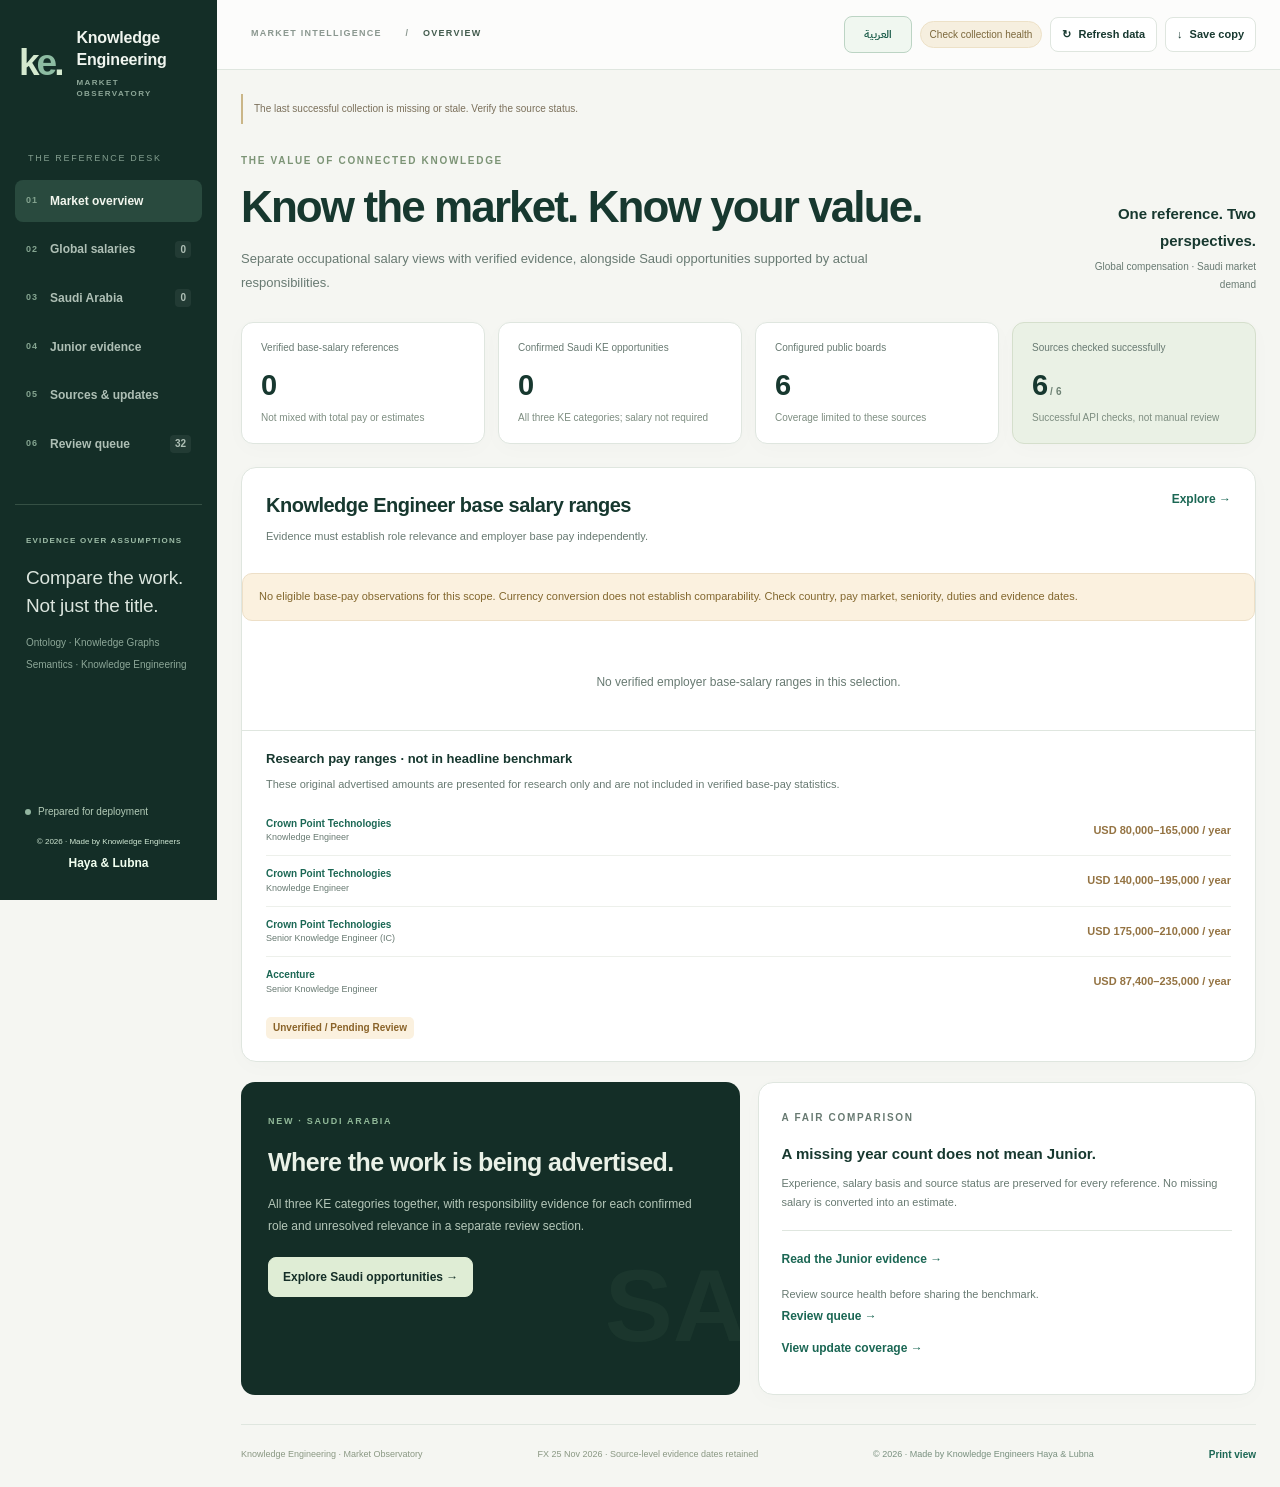
==== commit 89673cd4: "Refresh knowledge engineering market evidence" ====
--- a/public/index.html
+++ b/public/index.html
@@ -232,7 +232,7 @@
 <dialog id="detail-dialog" aria-labelledby="detail-heading"><header class="dialog-header"><span class="eyebrow" data-i18n="ROLE & SOURCE RECORD">ROLE &amp; SOURCE RECORD</span><button class="button square" data-close="detail-dialog" aria-label="Close details">×</button></header><div id="detail-body"></div></dialog>
 <dialog id="compare-dialog" aria-labelledby="compare-heading"><header class="dialog-header"><h2 id="compare-heading" data-i18n="Compare the evidence">Compare the evidence</h2><button class="button square" data-close="compare-dialog" aria-label="Close comparison">×</button></header><div id="compare-body"></div></dialog>
 <div class="toast" id="toast" role="status" hidden></div>
-<script type="application/json" id="seed-data">{"schemaVersion": 2, "meta": {"product": "Knowledge Engineering | Market Observatory", "preparedAt": "2026-10-20", "publishedAt": "2026-11-24T15:55:40Z", "lastAttemptAt": "2026-11-24T15:55:40Z", "lastSuccessfulCollectionAt": "2026-11-24T15:55:40Z", "lastContentChangeAt": "2026-11-19T14:28:08Z", "automationActivated": true, "repositoryUrl": "https://github.com/iHaya-7/ke-market-observatory", "dataVersion": "215e4ac7b900c281", "schedule": "Daily, approximately 08:17 Asia/Riyadh", "pollSeconds": 300, "staleAfterHours": 48, "coverage": "Configured public employer/recruiter boards only. Not an exhaustive search of LinkedIn or the entire market.", "initialDatasetNote": "13 imported salary references and 8 Saudi saved postings. Sources differ in verification and availability; see individual records.", "lastRunSummary": {"reviewItems": 32, "sourcesOK": 6, "sourcesTotal": 6, "newRecords": 0, "changes": 0}}, "fx": {"rates": {"SAR": 1, "USD": 3.75, "GBP": 4.91172, "EUR": 4.111121}, "date": "2026-11-24", "source": "https://frankfurter.dev/", "label": "Frankfurter reference rates, cross-converted through the configured USD/SAR assumption.", "usdSar": 3.75, "usdSarBasis": "Fixed conversion assumption inherited from the original reference. Review periodically.", "status": "Updated", "lastAttemptAt": "2026-11-24T15:55:40Z", "error": null}, "records": [{"id": "KE-001", "company": "Crown Point Technologies", "title": "Knowledge Engineer", "country": "United States", "city": "Columbia, Maryland", "region": "global", "level": "Mid", "levelBasis": "Analyst grouping from the stated 3-7 year requirement; not an employer grade", "experience": "3-7 years in semantic technologies or knowledge modeling", "expMin": 3, "expMax": 7, "family": "Knowledge Engineer", "relevance": "Core KE", "skills": ["Ontology", "Knowledge Graphs", "RDF", "OWL", "SPARQL", "Protege"], "summary": "Design knowledge models, prototype graphs, and translate pharmaceutical data requirements into semantic structures.", "notes": "A separate pharmaceutical role, not the digital-engineering posting at the same employer.", "restrictions": "US work authorization required without current or future sponsorship.", "salaryMin": 80000, "salaryMax": 165000, "currency": "USD", "period": "Annual", "compensation": "Advertised pay; base/total not verified", "evidenceType": "employer", "sourceLabel": "Crown Point / Gusto", "sourceUrl": "https://jobs.gusto.com/postings/crown-point-technologies-llc-knowledge-engineer-42df2cf6-61bc-4c3c-87c6-133c66f28800", "extraUrl": "", "evidenceMethod": "Imported curated reference: Employer page reviewed", "evidenceDate": "2026-10-20", "salaryVerifiedAt": "2026-10-20", "postedAt": null, "firstSeenAt": null, "lastSeenAt": null, "listingStatus": "Historical reference", "statusNote": "Source page accessible; vacancy status not independently confirmed", "collection": "curated", "sourceId": null, "exactTitle": true, "reviewRequired": true, "salaryEligible": false, "origin": "Previous research HTML; not independently re-researched during this build.", "summaryAr": "\u062a\u0635\u0645\u064a\u0645 \u0646\u0645\u0627\u0630\u062c \u0645\u0639\u0631\u0641\u0629 \u0648\u0625\u0646\u0634\u0627\u0621 \u0646\u0645\u0627\u0630\u062c \u0623\u0648\u0644\u064a\u0629 \u0644\u0644\u0631\u0633\u0648\u0645 \u0627\u0644\u0628\u064a\u0627\u0646\u064a\u0629 \u0627\u0644\u0645\u0639\u0631\u0641\u064a\u0629 \u0648\u062a\u062d\u0648\u064a\u0644 \u0645\u062a\u0637\u0644\u0628\u0627\u062a \u0628\u064a\u0627\u0646\u0627\u062a \u0627\u0644\u0623\u062f\u0648\u064a\u0629 \u0625\u0644\u0649 \u0647\u064a\u0627\u0643\u0644 \u062f\u0644\u0627\u0644\u064a\u0629.", "roleDecision": "approved", "roleReviewReason": "Manually curated reference; review original evidence for exact fit.", "salaryBasis": "unknown", "salaryBasisVerified": false, "reviewReason": "Verify whether this disclosed amount is base salary or total compensation using the original employer posting."}, {"id": "KE-002", "company": "Crown Point Technologies", "title": "Knowledge Engineer", "country": "United States", "city": "Columbia, MD / Reston, VA / Washington, DC", "region": "global", "level": "Not specified", "levelBasis": "No explicit level or numeric experience band", "experience": "Not specified", "expMin": null, "expMax": null, "family": "Knowledge Engineer", "relevance": "Core KE", "skills": ["Ontology", "BFO", "CCO", "RDF", "RDFS", "OWL", "SPARQL", "SHACL", "SKOS"], "summary": "Map engineering terminology and source-system data into canonical ontologies and reusable semantic models.", "notes": "Requires practical modeling experience despite not giving a year count. This is not evidence of a Junior salary.", "restrictions": "US government customer; active clearance preferred, not required for consideration.", "salaryMin": 140000, "salaryMax": 195000, "currency": "USD", "period": "Annual", "compensation": "Advertised pay; base/total not verified", "evidenceType": "employer", "sourceLabel": "Crown Point / Gusto", "sourceUrl": "https://jobs.gusto.com/postings/crown-point-technologies-llc-knowledge-engineer-90e9d48f-10dd-4736-8e27-3ce702947b42", "extraUrl": "", "evidenceMethod": "Imported curated reference: Employer page reviewed", "evidenceDate": "2026-10-20", "salaryVerifiedAt": "2026-10-20", "postedAt": null, "firstSeenAt": null, "lastSeenAt": null, "listingStatus": "Historical reference", "statusNote": "Source page accessible; vacancy status not independently confirmed", "collection": "curated", "sourceId": null, "exactTitle": true, "reviewRequired": true, "salaryEligible": false, "origin": "Previous research HTML; not independently re-researched during this build.", "summaryAr": "\u0631\u0628\u0637 \u0627\u0644\u0645\u0635\u0637\u0644\u062d\u0627\u062a \u0627\u0644\u0647\u0646\u062f\u0633\u064a\u0629 \u0648\u0628\u064a\u0627\u0646\u0627\u062a \u0627\u0644\u0623\u0646\u0638\u0645\u0629 \u0627\u0644\u0645\u0635\u062f\u0631\u064a\u0629 \u0628\u0623\u0646\u0637\u0648\u0644\u0648\u062c\u064a\u0627\u062a \u0645\u0648\u062d\u0651\u062f\u0629 \u0648\u0646\u0645\u0627\u0630\u062c \u062f\u0644\u0627\u0644\u064a\u0629 \u0642\u0627\u0628\u0644\u0629 \u0644\u0625\u0639\u0627\u062f\u0629 \u0627\u0644\u0627\u0633\u062a\u062e\u062f\u0627\u0645.", "roleDecision": "approved", "roleReviewReason": "Manually curated reference; review original evidence for exact fit.", "salaryBasis": "unknown", "salaryBasisVerified": false, "reviewReason": "Verify whether this disclosed amount is base salary or total compensation using the original employer posting."}, {"id": "KE-003", "company": "Crown Point Technologies", "title": "Knowledge Graph Engineer", "country": "United States", "city": "Northern VA / Washington, DC / Bethesda, MD / Colorado Springs, CO", "region": "global", "level": "Not specified", "levelBasis": "Description explicitly states All Levels; salary is not split by grade", "experience": "Not specified", "expMin": null, "expMax": null, "family": "Knowledge Graph Engineer", "relevance": "Core KE", "skills": ["Knowledge Graphs", "Ontology", "RDF", "SPARQL", "SHACL", "Entity Resolution", "Semantic Modeling"], "summary": "Integrate document and operational data into entity-centric RDF graphs, with mappings, constraints, and semantic context.", "notes": "All-level range cannot be assigned to a fresh graduate or split into Junior/Senior bands.", "restrictions": "Active Top Secret US government clearance required.", "salaryMin": 105000, "salaryMax": 200000, "currency": "USD", "period": "Annual", "compensation": "Advertised pay; base/total not verified", "evidenceType": "employer", "sourceLabel": "Crown Point / Gusto", "sourceUrl": "https://jobs.gusto.com/postings/crown-point-technologies-llc-knowledge-graph-engineer-9625b52a-b76c-484c-bfed-5ca4e0e1c0ea", "extraUrl": "", "evidenceMethod": "Imported curated reference: Employer page reviewed", "evidenceDate": "2026-10-20", "salaryVerifiedAt": "2026-10-20", "postedAt": null, "firstSeenAt": null, "lastSeenAt": null, "listingStatus": "Historical reference", "statusNote": "Source page accessible; vacancy status not independently confirmed", "collection": "curated", "sourceId": null, "exactTitle": false, "reviewRequired": true, "salaryEligible": false, "origin": "Previous research HTML; not independently re-researched during this build.", "summaryAr": "\u062f\u0645\u062c \u0627\u0644\u0645\u0633\u062a\u0646\u062f\u0627\u062a \u0648\u0627\u0644\u0628\u064a\u0627\u0646\u0627\u062a \u0627\u0644\u062a\u0634\u063a\u064a\u0644\u064a\u0629 \u0641\u064a \u0631\u0633\u0648\u0645 \u0628\u064a\u0627\u0646\u064a\u0629 RDF \u062a\u0631\u062a\u0643\u0632 \u0639\u0644\u0649 \u0627\u0644\u0643\u064a\u0627\u0646\u0627\u062a\u060c \u0645\u0639 \u0631\u0628\u0637 \u0627\u0644\u0628\u064a\u0627\u0646\u0627\u062a \u0648\u0627\u0644\u0642\u064a\u0648\u062f \u0648\u0627\u0644\u0633\u064a\u0627\u0642 \u0627\u0644\u062f\u0644\u0627\u0644\u064a.", "roleDecision": "approved", "roleReviewReason": "Manually curated reference; review original evidence for exact fit.", "salaryBasis": "unknown", "salaryBasisVerified": false, "reviewReason": "Verify whether this disclosed amount is base salary or total compensation using the original employer posting."}, {"id": "KE-004", "company": "Crown Point Technologies", "title": "Senior Knowledge Engineer (IC)", "country": "United States", "city": "Sterling, Virginia / Aurora, Colorado", "region": "global", "level": "Senior", "levelBasis": "Senior is explicit in the advertised title", "experience": "Not specified", "expMin": null, "expMax": null, "family": "Knowledge Engineer", "relevance": "Core KE", "skills": ["Knowledge Graphs", "Ontology", "Semantic Modeling", "RDF", "OWL", "SHACL", "GraphRAG"], "summary": "Build semantic models and knowledge-driven applications for complex mission and engineering data.", "notes": "IC here refers to the Intelligence Community context, not proof of an individual-contributor career grade. No numeric years requirement is stated.", "restrictions": "Active Top Secret US government clearance required.", "salaryMin": 175000, "salaryMax": 210000, "currency": "USD", "period": "Annual", "compensation": "Advertised pay; base/total not verified", "evidenceType": "employer", "sourceLabel": "Crown Point / Gusto", "sourceUrl": "https://jobs.gusto.com/postings/crown-point-technologies-llc-senior-knowledge-engineer-ic-d0b6b445-f68e-44ae-b5d7-22cb9c6dd6c8", "extraUrl": "", "evidenceMethod": "Imported curated reference: Employer page reviewed", "evidenceDate": "2026-10-20", "salaryVerifiedAt": "2026-10-20", "postedAt": null, "firstSeenAt": null, "lastSeenAt": null, "listingStatus": "Historical reference", "statusNote": "Source page accessible; vacancy status not independently confirmed", "collection": "curated", "sourceId": null, "exactTitle": false, "reviewRequired": true, "salaryEligible": false, "origin": "Previous research HTML; not independently re-researched during this build.", "summaryAr": "\u0625\u0646\u0634\u0627\u0621 \u0646\u0645\u0627\u0630\u062c \u062f\u0644\u0627\u0644\u064a\u0629 \u0648\u062a\u0637\u0628\u064a\u0642\u0627\u062a \u062a\u0639\u062a\u0645\u062f \u0639\u0644\u0649 \u0627\u0644\u0645\u0639\u0631\u0641\u0629 \u0644\u0645\u0639\u0627\u0644\u062c\u0629 \u0628\u064a\u0627\u0646\u0627\u062a \u0647\u0646\u062f\u0633\u064a\u0629 \u0648\u0645\u0624\u0633\u0633\u064a\u0629 \u0645\u0639\u0642\u062f\u0629.", "roleDecision": "approved", "roleReviewReason": "Manually curated reference; review original evidence for exact fit.", "salaryBasis": "unknown", "salaryBasisVerified": false, "reviewReason": "Verify whether this disclosed amount is base salary or total compensation using the original employer posting."}, {"id": "KE-005", "company": "Samba TV", "title": "Ontology Engineer-Knowledge Graph & Identity", "country": "United States", "city": "New York City, New York", "region": "global", "level": "Mid", "levelBasis": "Analyst grouping from the 2-4 year requirement; not explicitly Junior", "experience": "2-4 years in KG development, semantic modeling, ontology, or a related field", "expMin": 2, "expMax": 4, "family": "Ontology / Ontologist", "relevance": "Core KE", "skills": ["Ontology", "RDF", "RDFS", "OWL", "SHACL", "SPARQL", "Python", "Entity Resolution", "Databricks"], "summary": "Implement ontology schemas and validation, and build event-to-graph derivation pipelines under a Senior Ontologist.", "notes": "A hands-on implementation role. The employer page reviewed names New York City; search-index location snippets can differ.", "restrictions": "Bachelor's degree required; master's preferred. Sponsorship not specified.", "salaryMin": 150000, "salaryMax": 180000, "currency": "USD", "period": "Annual", "compensation": "Advertised pay; base/total not verified", "evidenceType": "employer", "sourceLabel": "Samba TV / Lever", "sourceUrl": "https://jobs.lever.co/sambatv/7810c712-4c27-4161-9c1b-96353a210421", "extraUrl": "", "evidenceMethod": "Imported curated reference: Employer page reviewed", "evidenceDate": "2026-10-20", "salaryVerifiedAt": "2026-10-20", "postedAt": null, "firstSeenAt": "2026-10-20T16:33:42Z", "lastSeenAt": "2026-11-17T14:29:25Z", "listingStatus": "Not in latest feed", "statusNote": "Not seen in a complete successful feed. Last-seen date retained; this is not a confirmed vacancy closure.", "collection": "curated", "sourceId": "lever-sambatv", "exactTitle": false, "reviewRequired": true, "salaryEligible": false, "origin": "Previous research HTML; not independently re-researched during this build.", "summaryAr": "\u062a\u0646\u0641\u064a\u0630 \u0645\u062e\u0637\u0637\u0627\u062a \u0627\u0644\u0623\u0646\u0637\u0648\u0644\u0648\u062c\u064a\u0627 \u0648\u0627\u0644\u062a\u062d\u0642\u0642 \u0645\u0646\u0647\u0627 \u0648\u0628\u0646\u0627\u0621 \u062e\u0637\u0648\u0637 \u0645\u0639\u0627\u0644\u062c\u0629 \u062a\u062d\u0648\u0644 \u0627\u0644\u0623\u062d\u062f\u0627\u062b \u0625\u0644\u0649 Knowledge Graph \u062a\u062d\u062a \u0625\u0634\u0631\u0627\u0641 \u062e\u0628\u064a\u0631 \u0623\u0646\u0637\u0648\u0644\u0648\u062c\u064a\u0627 \u0623\u0648\u0644.", "roleDecision": "approved", "roleReviewReason": "Manually curated reference; review original evidence for exact fit.", "salaryBasis": "unknown", "salaryBasisVerified": false, "reviewReason": "Verify whether this disclosed amount is base salary or total compensation using the original employer posting.", "missingChecks": 7}, {"id": "KE-006", "company": "Samba TV", "title": "Senior Ontologist - Knowledge Graph & Identity", "country": "United States", "city": "New York City, New York", "region": "global", "level": "Senior", "levelBasis": "Senior is explicit in the title", "experience": "5-8 years in ontology engineering, semantic modeling, or KG development", "expMin": 5, "expMax": 8, "family": "Ontology / Ontologist", "relevance": "Core KE", "skills": ["Ontology", "Knowledge Graphs", "OWL", "RDF", "SPARQL", "SHACL", "GraphRAG", "Entity Resolution"], "summary": "Own production ontologies, validation standards, versioning, graph pipelines, and mentoring of ontology engineers.", "notes": "Strong responsibility match to the reference JD, particularly design governance and internal capability building.", "restrictions": "Bachelor's degree required; master's or PhD strongly preferred.", "salaryMin": 180000, "salaryMax": 230000, "currency": "USD", "period": "Annual", "compensation": "Advertised pay; base/total not verified", "evidenceType": "employer", "sourceLabel": "Samba TV / Lever", "sourceUrl": "https://jobs.lever.co/sambatv/24ff7e8b-bec7-453e-9356-3e5ff843431a", "extraUrl": "", "evidenceMethod": "Imported curated reference: Employer page reviewed", "evidenceDate": "2026-10-20", "salaryVerifiedAt": "2026-10-20", "postedAt": null, "firstSeenAt": "2026-10-20T16:33:42Z", "lastSeenAt": "2026-11-17T14:29:25Z", "listingStatus": "Not in latest feed", "statusNote": "Not seen in a complete successful feed. Last-seen date retained; this is not a confirmed vacancy closure.", "collection": "curated", "sourceId": "lever-sambatv", "exactTitle": false, "reviewRequired": true, "salaryEligible": false, "origin": "Previous research HTML; not independently re-researched during this build.", "summaryAr": "\u0642\u064a\u0627\u062f\u0629 \u062a\u0635\u0645\u064a\u0645 \u0627\u0644\u0623\u0646\u0637\u0648\u0644\u0648\u062c\u064a\u0627\u062a \u0627\u0644\u0625\u0646\u062a\u0627\u062c\u064a\u0629 \u0648\u0645\u0639\u0627\u064a\u064a\u0631 \u0627\u0644\u062a\u062d\u0642\u0642 \u0648\u0627\u0644\u0625\u0635\u062f\u0627\u0631\u0627\u062a \u0648\u062e\u0637\u0648\u0637 Graph \u0648\u062a\u0648\u062c\u064a\u0647 \u0645\u0647\u0646\u062f\u0633\u064a \u0627\u0644\u0623\u0646\u0637\u0648\u0644\u0648\u062c\u064a\u0627.", "roleDecision": "approved", "roleReviewReason": "Manually curated reference; review original evidence for exact fit.", "salaryBasis": "unknown", "salaryBasisVerified": false, "reviewReason": "Verify whether this disclosed amount is base salary or total compensation using the original employer posting.", "missingChecks": 7}, {"id": "KE-007", "company": "Apple", "title": "AI Data & Knowledge Engineer", "country": "United States", "city": "Cupertino, California (listing shows two work locations)", "region": "global", "level": "Mid", "levelBasis": "Analyst grouping from the 5+ year minimum; employer title does not say Senior", "experience": "5+ years designing and maintaining scalable data solutions", "expMin": 5, "expMax": null, "family": "AI + Knowledge Engineer", "relevance": "Applied KG / AI", "skills": ["Semantic Layer", "Ontology", "Knowledge Graphs", "RAG", "Metadata", "Vector Search", "Python", "SQL"], "summary": "Build semantic and knowledge layers, RAG-ready pipelines, and enterprise knowledge models for agentic applications.", "notes": "Broader data/AI role, not a pure Ontology Engineer. Salary and requirements were retrieved from the indexed official Apple page; direct rendering requires JavaScript. Base-salary characterization retained from prior official source assessment.", "restrictions": "No global-remote or Saudi eligibility inferred.", "salaryMin": 149200, "salaryMax": 249000, "currency": "USD", "period": "Annual", "compensation": "Base salary", "evidenceType": "employer", "sourceLabel": "Apple Careers", "sourceUrl": "https://jobs.apple.com/en-us/details/200683351-0836/ai-data-knowledge-engineer?team=SLDEV", "extraUrl": "", "evidenceMethod": "Imported curated reference: Indexed official employer page", "evidenceDate": "2026-10-20", "salaryVerifiedAt": "2026-10-20", "postedAt": null, "firstSeenAt": null, "lastSeenAt": null, "listingStatus": "Historical reference", "statusNote": "Official page indexed; current application status not independently confirmed", "collection": "curated", "sourceId": null, "exactTitle": false, "reviewRequired": false, "salaryEligible": true, "origin": "Previous research HTML; not independently re-researched during this build.", "summaryAr": "\u0628\u0646\u0627\u0621 \u0637\u0628\u0642\u0627\u062a \u0627\u0644\u0645\u0639\u0631\u0641\u0629 \u0648\u0627\u0644\u062f\u0644\u0627\u0644\u0627\u062a \u0648\u062e\u0637\u0648\u0637 \u0627\u0644\u0628\u064a\u0627\u0646\u0627\u062a \u0627\u0644\u062f\u0627\u0639\u0645\u0629 \u0644\u0640RAG \u0648\u0627\u0644\u0646\u0645\u0627\u0630\u062c \u0627\u0644\u0645\u0639\u0631\u0641\u064a\u0629 \u0627\u0644\u0645\u0624\u0633\u0633\u064a\u0629 \u0644\u062a\u0637\u0628\u064a\u0642\u0627\u062a \u0627\u0644\u0648\u0643\u0644\u0627\u0621 \u0627\u0644\u0630\u0643\u064a\u064a\u0646.", "roleDecision": "approved", "roleReviewReason": "Manually curated reference; review original evidence for exact fit.", "salaryBasis": "base", "salaryBasisVerified": true}, {"id": "KE-008", "company": "Accenture", "title": "Senior Knowledge Engineer", "country": "United States", "city": "Columbus, Ohio (Ohio salary band selected)", "region": "global", "level": "Senior", "levelBasis": "Senior title; employer also labels Knowledge Engineering Manager", "experience": "4+ years in KG technologies; 2+ years in several semantic and agentic areas", "expMin": 4, "expMax": null, "family": "Knowledge Engineer", "relevance": "Core KE", "skills": ["Ontology", "Knowledge Graphs", "Semantic Modeling", "RDF", "OWL", "SPARQL", "Neo4j", "SHACL", "RAG"], "summary": "Lead enterprise graph architecture, ontology governance, domain workshops, and integration with agentic AI.", "notes": "One requisition, one geographic pay band. Other state ranges are not counted as extra jobs. The stated anticipated posting end was 5 October 2026; retained as a salary reference, not a confirmed open vacancy.", "restrictions": "US work authorization without present or future sponsorship. Degree-equivalence experience rules apply separately.", "salaryMin": 87400, "salaryMax": 235000, "currency": "USD", "period": "Annual", "compensation": "Advertised pay; base/total not verified", "evidenceType": "employer", "sourceLabel": "Accenture Careers", "sourceUrl": "https://www.accenture.com/us-en/careers/jobdetails?id=R00347287_en", "extraUrl": "", "evidenceMethod": "Imported curated reference: Employer page reviewed", "evidenceDate": "2026-10-20", "salaryVerifiedAt": "2026-10-20", "postedAt": null, "firstSeenAt": null, "lastSeenAt": null, "listingStatus": "Historical reference", "statusNote": "Employer page accessible; anticipated posting-end date has passed", "collection": "curated", "sourceId": null, "exactTitle": false, "reviewRequired": true, "salaryEligible": false, "origin": "Previous research HTML; not independently re-researched during this build.", "summaryAr": "\u0642\u064a\u0627\u062f\u0629 \u0645\u0639\u0645\u0627\u0631\u064a\u0629 Enterprise Knowledge Graph \u0648\u062d\u0648\u0643\u0645\u0629 \u0627\u0644\u0623\u0646\u0637\u0648\u0644\u0648\u062c\u064a\u0627 \u0648\u0648\u0631\u0634 \u0627\u0644\u0639\u0645\u0644 \u0648\u0631\u0628\u0637\u0647\u0627 \u0628\u062d\u0644\u0648\u0644 Agentic AI.", "roleDecision": "approved", "roleReviewReason": "Manually curated reference; review original evidence for exact fit.", "salaryBasis": "unknown", "salaryBasisVerified": false, "reviewReason": "Verify whether this disclosed amount is base salary or total compensation using the original employer posting."}, {"id": "KE-009", "company": "Nearform", "title": "Knowledge Graph Engineer", "country": "United Kingdom", "city": "UK; city not specified", "region": "global", "level": "Not specified", "levelBasis": "No explicit level or numeric experience band", "experience": "Not specified", "expMin": null, "expMax": null, "family": "Knowledge Graph Engineer", "relevance": "Applied KG / AI", "skills": ["Knowledge Graphs", "Python", "AWS", "Data Engineering", "SPARQL"], "summary": "Deliver knowledge-graph-enabled data solutions with production Python, cloud pipelines, and enterprise data platforms.", "notes": "Only a starting salary is published; no upper bound is invented. Employer posting text remains in the search index, but the live URL redirects to the careers board.", "restrictions": "UK-based applicants; visa sponsorship not available.", "salaryMin": 75000, "salaryMax": null, "currency": "GBP", "period": "Annual", "compensation": "Advertised pay; base/total not verified", "evidenceType": "employer", "sourceLabel": "Nearform / Greenhouse (indexed posting)", "sourceUrl": "https://job-boards.greenhouse.io/nearform/jobs/7799525003", "extraUrl": "", "evidenceMethod": "Imported curated reference: Indexed official employer page", "evidenceDate": "2026-10-20", "salaryVerifiedAt": "2026-10-20", "postedAt": null, "firstSeenAt": null, "lastSeenAt": null, "listingStatus": "Historical reference", "statusNote": "Historical / original vacancy URL redirects", "collection": "curated", "sourceId": null, "exactTitle": false, "reviewRequired": true, "salaryEligible": false, "origin": "Previous research HTML; not independently re-researched during this build.", "summaryAr": "\u062a\u0637\u0648\u064a\u0631 \u062d\u0644\u0648\u0644 \u0628\u064a\u0627\u0646\u0627\u062a \u062a\u0639\u062a\u0645\u062f \u0639\u0644\u0649 Knowledge Graph \u0628\u0627\u0633\u062a\u062e\u062f\u0627\u0645 Python \u0648\u062e\u0637\u0648\u0637 \u0628\u064a\u0627\u0646\u0627\u062a \u0633\u062d\u0627\u0628\u064a\u0629 \u0648\u0645\u0646\u0635\u0627\u062a \u0645\u0624\u0633\u0633\u064a\u0629.", "roleDecision": "approved", "roleReviewReason": "Manually curated reference; review original evidence for exact fit.", "salaryBasis": "unknown", "salaryBasisVerified": false, "reviewReason": "Verify whether this disclosed amount is base salary or total compensation using the original employer posting."}, {"id": "KE-010", "company": "Booz Allen Hamilton", "title": "Palantir Foundry Ontology Engineer, Junior", "country": "United States", "city": "McLean, Virginia", "region": "global", "level": "Junior", "levelBasis": "Junior explicitly appears in the reposted title", "experience": "1+ years in software, data, or platform engineering", "expMin": 1, "expMax": null, "family": "Ontology / Ontologist", "relevance": "Applied KG / AI", "skills": ["Palantir Foundry", "Ontology", "Python", "TypeScript", "Data Pipelines", "AIP"], "summary": "Translate mission needs into Foundry ontologies, applications, and production data pipelines.", "notes": "A named Junior role, but this broad range is not a verified starting offer. Foundry ontology work is not identical to RDF/OWL ontology engineering. Primary employer record for this exact Junior posting was not recovered.", "restrictions": "Ability to obtain Secret clearance; relevant degree and Foundry/AIP credential.", "salaryMin": 69400, "salaryMax": 158000, "currency": "USD", "period": "Annual", "compensation": "Reposted salary range; original employer disclosure not reverified", "evidenceType": "reposted", "sourceLabel": "CareerBuilder; corroborated by SimplyHired", "sourceUrl": "https://www.careerbuilder.com/job-details/palantir-foundry-ontology-engineer-junior-mclean-va--53559ae6-7aaf-49b1-a025-abadf4a9fdec", "extraUrl": "https://www.simplyhired.com/job/-G4qHEmzRaNDKAgZooANf6T7PjBS9xlp6oyVwbCo3k7_Sakipzr9Og", "evidenceMethod": "Imported curated reference: Third-party repost (indexed)", "evidenceDate": "2026-10-20", "salaryVerifiedAt": "2026-10-20", "postedAt": null, "firstSeenAt": null, "lastSeenAt": null, "listingStatus": "Historical reference", "statusNote": "Historical repost; current vacancy not confirmed", "collection": "curated", "sourceId": null, "exactTitle": false, "reviewRequired": false, "salaryEligible": false, "origin": "Previous research HTML; not independently re-researched during this build.", "summaryAr": "\u062a\u0631\u062c\u0645\u0629 \u0627\u0644\u0627\u062d\u062a\u064a\u0627\u062c\u0627\u062a \u0627\u0644\u062a\u0634\u063a\u064a\u0644\u064a\u0629 \u0625\u0644\u0649 \u0623\u0646\u0637\u0648\u0644\u0648\u062c\u064a\u0627\u062a Palantir Foundry \u0648\u062a\u0637\u0628\u064a\u0642\u0627\u062a \u0648\u062e\u0637\u0648\u0637 \u0628\u064a\u0627\u0646\u0627\u062a \u062a\u0634\u063a\u064a\u0644\u064a\u0629.", "roleDecision": "approved", "roleReviewReason": "Manually curated reference; review original evidence for exact fit.", "salaryBasis": "unverified", "salaryBasisVerified": false}, {"id": "KE-011", "company": "Rancho BioSciences", "title": "Scientist/Sr Scientist - Ontology - Europe - Remote", "country": "Europe (unspecified)", "city": "European remote role; London listed by aggregator", "region": "global", "level": "Senior", "levelBasis": "Scientist / Sr Scientist title spans grades; no numeric band confirmed", "experience": "Not specified", "expMin": null, "expMax": null, "family": "Ontology / Ontologist", "relevance": "Core KE", "skills": ["Ontology", "OWL", "RDF", "SKOS", "Controlled Vocabularies", "FAIR"], "summary": "Create biomedical ontologies, harmonize scientific data, and maintain terminology and modeling standards.", "notes": "EUR amount comes from a third-party reproduction; the original employer salary page was not recovered. A separate repost omits the currency. Excluded from employer-only statistics.", "restrictions": "Life-sciences expertise; advanced degree or relevant equivalent experience.", "salaryMin": 75000, "salaryMax": 90000, "currency": "EUR", "period": "Annual", "compensation": "Advertised salary; base/total not explicitly distinguished", "evidenceType": "reposted", "sourceLabel": "Jobilize / SimplyHired reposts", "sourceUrl": "https://www.jobilize.com/job/gb-london-scientist-sr-ontology-europe-remote-rancho-biosciences-hiring", "extraUrl": "https://www.simplyhired.co.uk/job/Y1ckm8zpHjS6C6eBlFPW57Iy_cd6LU-_bQq-voeilOU-ScsoPIVtpw", "evidenceMethod": "Imported curated reference: Third-party repost (indexed)", "evidenceDate": "2026-10-20", "salaryVerifiedAt": "2026-10-20", "postedAt": null, "firstSeenAt": null, "lastSeenAt": null, "listingStatus": "Historical reference", "statusNote": "Historical repost; current vacancy not confirmed", "collection": "curated", "sourceId": null, "exactTitle": false, "reviewRequired": false, "salaryEligible": false, "origin": "Previous research HTML; not independently re-researched during this build.", "summaryAr": "\u062a\u0635\u0645\u064a\u0645 \u0623\u0646\u0637\u0648\u0644\u0648\u062c\u064a\u0627\u062a \u0637\u0628\u064a\u0629 \u062d\u064a\u0648\u064a\u0629 \u0648\u062a\u0648\u062d\u064a\u062f \u0627\u0644\u0628\u064a\u0627\u0646\u0627\u062a \u0627\u0644\u0639\u0644\u0645\u064a\u0629 \u0648\u0627\u0644\u062d\u0641\u0627\u0638 \u0639\u0644\u0649 \u0645\u0639\u0627\u064a\u064a\u0631 \u0627\u0644\u0645\u0635\u0637\u0644\u062d\u0627\u062a \u0648\u0627\u0644\u0646\u0645\u0630\u062c\u0629.", "roleDecision": "approved", "roleReviewReason": "Manually curated reference; review original evidence for exact fit.", "salaryBasis": "unverified", "salaryBasisVerified": false}, {"id": "KE-012", "company": "Market estimate", "title": "Entry-level Knowledge Engineer", "country": "United States", "city": "US-wide estimate", "region": "global", "level": "Junior", "levelBasis": "Publisher entry-level category; numeric experience window not stated", "experience": "Not specified", "expMin": null, "expMax": null, "family": "Knowledge Engineer", "relevance": "Applied KG / AI", "skills": [], "summary": "Publisher estimate for the entry-level occupation, not a technically matched employer vacancy.", "notes": "Occupation may include work beyond ontology and knowledge graphs. No usable entry-level sample size is disclosed. Not pooled with job-posting salaries.", "restrictions": "Not applicable", "salaryMin": 60000, "salaryMax": 60000, "currency": "USD", "period": "Annual", "compensation": "Publisher salary estimate", "evidenceType": "estimate", "sourceLabel": "Zippia", "sourceUrl": "https://www.zippia.com/salaries/knowledge-engineer/", "extraUrl": "", "evidenceMethod": "Imported curated reference: Salary publisher (indexed)", "evidenceDate": "2026-10-20", "salaryVerifiedAt": "2026-10-20", "postedAt": null, "firstSeenAt": null, "lastSeenAt": null, "listingStatus": "Historical reference", "statusNote": "Estimate, not a vacancy", "collection": "curated", "sourceId": null, "exactTitle": false, "reviewRequired": false, "salaryEligible": false, "origin": "Previous research HTML; not independently re-researched during this build.", "summaryAr": "\u062a\u0642\u062f\u064a\u0631 \u0645\u0646 \u0645\u0646\u0635\u0629 \u0631\u0648\u0627\u062a\u0628 \u0644\u0645\u0633\u0645\u0649 Entry-Level Knowledge Engineer \u0648\u0644\u064a\u0633 \u0625\u0639\u0644\u0627\u0646 \u062a\u0648\u0638\u064a\u0641 \u062a\u0642\u0646\u064a\u064b\u0627 \u0645\u062d\u062f\u062f\u064b\u0627.", "roleDecision": "approved", "roleReviewReason": "Manually curated reference; review original evidence for exact fit.", "salaryBasis": "estimate", "salaryBasisVerified": false}, {"id": "KE-013", "company": "Market estimate", "title": "Entry Level Knowledge Engineer", "country": "United States", "city": "US-wide estimate", "region": "global", "level": "Junior", "levelBasis": "Publisher experience-specific entry-level category", "experience": "Less than 1 year (publisher category)", "expMin": 0, "expMax": 1, "family": "Knowledge Engineer", "relevance": "Applied KG / AI", "skills": [], "summary": "Experience-specific estimate from the publisher, separate from its 10th-percentile statistic.", "notes": "The October page reports $80,316 for less than one year. Technical role match and sample size are not established. Earlier figures from this publisher have changed.", "restrictions": "Not applicable", "salaryMin": 80316, "salaryMax": 80316, "currency": "USD", "period": "Annual", "compensation": "Publisher salary estimate", "evidenceType": "estimate", "sourceLabel": "Salary.com", "sourceUrl": "https://www.salary.com/research/salary/position/knowledge-engineer-salary", "extraUrl": "", "evidenceMethod": "Imported curated reference: Salary publisher page reviewed", "evidenceDate": "2026-10-20", "salaryVerifiedAt": "2026-10-20", "postedAt": null, "firstSeenAt": null, "lastSeenAt": null, "listingStatus": "Historical reference", "statusNote": "Estimate, not a vacancy", "collection": "curated", "sourceId": null, "exactTitle": false, "reviewRequired": false, "salaryEligible": false, "origin": "Previous research HTML; not independently re-researched during this build.", "summaryAr": "\u062a\u0642\u062f\u064a\u0631 \u0631\u0627\u062a\u0628 \u062d\u0633\u0628 \u0633\u0646\u0648\u0627\u062a \u0627\u0644\u062e\u0628\u0631\u0629 \u0645\u0646 \u0645\u0646\u0635\u0629 \u0631\u0648\u0627\u062a\u0628\u060c \u0645\u0646\u0641\u0635\u0644 \u0639\u0646 \u0627\u0644\u0631\u0648\u0627\u062a\u0628 \u0627\u0644\u0645\u0639\u0644\u0646\u0629 \u0644\u062f\u0649 \u0627\u0644\u0634\u0631\u0643\u0627\u062a.", "roleDecision": "approved", "roleReviewReason": "Manually curated reference; review original evidence for exact fit.", "salaryBasis": "estimate", "salaryBasisVerified": false}, {"id": "SA-001", "company": "Cognizant", "title": "Architect", "country": "Saudi Arabia", "city": "Riyadh", "region": "saudi", "level": "Senior", "levelBasis": "Curated from the referenced role; no Junior level inferred from missing years.", "experience": "10+ years", "expMin": 10, "expMax": null, "family": "Related title", "relevance": "Core KE", "skills": ["Ontology", "Knowledge Graph", "Semantic Layer", "RDF", "OWL", "SPARQL", "SHACL", "Neo4j"], "summary": "Own enterprise semantic architecture, ontology design, initial knowledge graph implementation, governance and capability building.", "notes": "Official description and application link visible on 20 October 2026. This is not a confirmation that hiring remains open.", "restrictions": "See original job posting.", "salaryMin": null, "salaryMax": null, "currency": null, "period": null, "compensation": "Not disclosed", "evidenceType": "employer", "sourceLabel": "Employer website", "sourceUrl": "https://careers.cognizant.com/emea-en/jobs/00070372951/architect/", "extraUrl": "https://sa.linkedin.com/jobs/view/4459412871/", "evidenceMethod": "Curated reference; automatic checks have not started.", "evidenceDate": "2026-10-20", "salaryVerifiedAt": null, "postedAt": "2026-09-29", "firstSeenAt": null, "lastSeenAt": null, "listingStatus": "Needs recheck", "statusNote": "Previously visible on the official careers page; not verified open by a fresh ATS feed.", "collection": "curated", "sourceId": null, "exactTitle": false, "reviewRequired": false, "salaryEligible": false, "duplicateGroup": "similar-enterprise-ontology-role", "origin": "Saudi job reference register", "summaryAr": "\u062a\u0635\u0645\u064a\u0645 \u0645\u0639\u0645\u0627\u0631\u064a\u0629 \u0627\u0644\u0623\u0646\u0637\u0648\u0644\u0648\u062c\u064a\u0627 \u0627\u0644\u0645\u0624\u0633\u0633\u064a\u0629 \u0648\u062a\u0646\u0641\u064a\u0630 Knowledge Graph \u0648\u0627\u0644\u062d\u0648\u0643\u0645\u0629 \u0648\u0646\u0642\u0644 \u0627\u0644\u0645\u0639\u0631\u0641\u0629 \u0625\u0644\u0649 \u0627\u0644\u0641\u0631\u0642.", "roleDecision": "approved", "roleReviewReason": "Manually curated reference; review original evidence for exact fit.", "salaryBasis": "none", "salaryBasisVerified": false}, {"id": "SA-002", "company": "Envision Employment Solutions", "title": "Ontology, Knowledge Graph & Semantic Layer Lead", "country": "Saudi Arabia", "city": "Riyadh", "region": "saudi", "level": "Senior", "levelBasis": "Curated from the referenced role; no Junior level inferred from missing years.", "experience": "10+ years", "expMin": 10, "expMax": null, "family": "Related title", "relevance": "Core KE", "skills": ["Ontology", "Knowledge Graph", "Semantic Layer", "RDF", "OWL", "SHACL", "SPARQL"], "summary": "Recruiter-posted enterprise ontology and knowledge graph programme role, spanning design, governance and initial delivery.", "notes": "Client is undisclosed. Similar wording to Cognizant is not proof of the same vacancy; treat as a possible overlap.", "restrictions": "See original job posting.", "salaryMin": null, "salaryMax": null, "currency": null, "period": null, "compensation": "Not disclosed", "evidenceType": "reposted", "sourceLabel": "Recruiter posting / supporting repost", "sourceUrl": "https://sa.linkedin.com/jobs/view/4480149335/", "extraUrl": "https://www.gulftalent.com/saudi-arabia/jobs/ontology-knowledge-graph-and-semantic-layer-lead-647930", "evidenceMethod": "Curated reference; automatic checks have not started.", "evidenceDate": "2026-10-20", "salaryVerifiedAt": null, "postedAt": null, "firstSeenAt": null, "lastSeenAt": null, "listingStatus": "Needs recheck", "statusNote": "Client is undisclosed. Similar wording to Cognizant is not proof of the same vacancy; treat as a possible overlap.", "collection": "curated", "sourceId": null, "exactTitle": false, "reviewRequired": false, "salaryEligible": false, "duplicateGroup": "similar-enterprise-ontology-role", "origin": "Saudi job reference register", "summaryAr": "\u062f\u0648\u0631 \u0642\u064a\u0627\u062f\u064a \u0644\u0644\u0623\u0646\u0637\u0648\u0644\u0648\u062c\u064a\u0627 \u0648\u0627\u0644\u0631\u0633\u0648\u0645 \u0627\u0644\u0628\u064a\u0627\u0646\u064a\u0629 \u0627\u0644\u0645\u0639\u0631\u0641\u064a\u0629 \u0645\u0639\u0644\u0646 \u0628\u0648\u0627\u0633\u0637\u0629 \u0648\u0633\u064a\u0637 \u062a\u0648\u0638\u064a\u0641\u060c \u0648\u064a\u0634\u0645\u0644 \u0627\u0644\u062a\u0635\u0645\u064a\u0645 \u0648\u0627\u0644\u062d\u0648\u0643\u0645\u0629 \u0648\u0627\u0644\u0625\u0637\u0644\u0627\u0642 \u0627\u0644\u0623\u0648\u0644\u064a.", "roleDecision": "approved", "roleReviewReason": "Manually curated reference; review original evidence for exact fit.", "salaryBasis": "none", "salaryBasisVerified": false}, {"id": "SA-003", "company": "Synechron", "title": "Agentic AI Architect", "country": "Saudi Arabia", "city": "Riyadh", "region": "saudi", "level": "Senior", "levelBasis": "Curated from the referenced role; no Junior level inferred from missing years.", "experience": "10+ years", "expMin": 10, "expMax": null, "family": "Related title", "relevance": "Applied KG / AI", "skills": ["GraphRAG", "Knowledge Graph", "Agentic AI", "RAG", "Python"], "summary": "Enterprise AI architecture with multi-agent systems, GraphRAG, retrieval and production delivery.", "notes": "Role details retained from the shared job screenshot. Current LinkedIn availability was not independently verified. Broader than ontology engineering.", "restrictions": "See original job posting.", "salaryMin": null, "salaryMax": null, "currency": null, "period": null, "compensation": "Not disclosed", "evidenceType": "reposted", "sourceLabel": "User-shared job screenshot / LinkedIn", "sourceUrl": "https://sa.linkedin.com/jobs/view/4469304467/", "extraUrl": "", "evidenceMethod": "Curated reference; automatic checks have not started.", "evidenceDate": "2026-09-23", "salaryVerifiedAt": null, "postedAt": null, "firstSeenAt": null, "lastSeenAt": null, "listingStatus": "Needs recheck", "statusNote": "Role details retained from the shared job screenshot. Current LinkedIn availability was not independently verified. Broader than ontology engineering.", "collection": "curated", "sourceId": null, "exactTitle": false, "reviewRequired": false, "salaryEligible": false, "duplicateGroup": null, "origin": "Saudi job reference register", "summaryAr": "\u0645\u0639\u0645\u0627\u0631\u064a\u0629 \u0630\u0643\u0627\u0621 \u0627\u0635\u0637\u0646\u0627\u0639\u064a \u0645\u0624\u0633\u0633\u064a\u0629 \u062a\u0634\u0645\u0644 \u0627\u0644\u0623\u0646\u0638\u0645\u0629 \u0645\u062a\u0639\u062f\u062f\u0629 \u0627\u0644\u0648\u0643\u0644\u0627\u0621 \u0648GraphRAG \u0648\u0627\u0644\u0627\u0633\u062a\u0631\u062c\u0627\u0639 \u0648\u0627\u0644\u062a\u0634\u063a\u064a\u0644 \u0627\u0644\u0625\u0646\u062a\u0627\u062c\u064a.", "roleDecision": "approved", "roleReviewReason": "Manually curated reference; review original evidence for exact fit.", "salaryBasis": "none", "salaryBasisVerified": false}, {"id": "SA-004", "company": "Robusta / RTG", "title": "Senior Data Engineer - Hybrid - KSA - (10-12 Months)", "country": "Saudi Arabia", "city": "Jeddah", "region": "saudi", "level": "Senior", "levelBasis": "Curated from the referenced role; no Junior level inferred from missing years.", "experience": "5+ years; including 2+ leading lakehouse implementations", "expMin": 5, "expMax": null, "family": "Related title", "relevance": "Applied KG / AI", "skills": ["Knowledge Graph", "Ontology", "Data Lineage", "Unstructured Data"], "summary": "Build an AI-ready lakehouse and ingestion pipelines that support knowledge graph systems and semantic reasoning.", "notes": "Requirements supported by a third-party repost. Employer page is script-rendered; current availability is unconfirmed. Contract duration is not years of experience.", "restrictions": "See original job posting.", "salaryMin": null, "salaryMax": null, "currency": null, "period": null, "compensation": "Not disclosed", "evidenceType": "reposted", "sourceLabel": "Employer ATS link / third-party evidence", "sourceUrl": "https://apply.workable.com/robusta/j/D8EA0BA357", "extraUrl": "https://builtin.com/job/senior-data-engineer-hybrid-ksa-10-12-months-rtg/9369995", "evidenceMethod": "Curated reference; automatic checks have not started.", "evidenceDate": "2026-10-20", "salaryVerifiedAt": null, "postedAt": null, "firstSeenAt": null, "lastSeenAt": null, "listingStatus": "Needs recheck", "statusNote": "Requirements supported by a third-party repost. Employer page is script-rendered; current availability is unconfirmed. Contract duration is not years of experience.", "collection": "curated", "sourceId": null, "exactTitle": false, "reviewRequired": false, "salaryEligible": false, "duplicateGroup": null, "origin": "Saudi job reference register", "summaryAr": "\u0628\u0646\u0627\u0621 Lakehouse \u0648\u062e\u0637\u0648\u0637 \u0625\u062f\u062e\u0627\u0644 \u0628\u064a\u0627\u0646\u0627\u062a \u0644\u062f\u0639\u0645 Knowledge Graph \u0648\u0623\u0646\u0638\u0645\u0629 \u0627\u0644\u0627\u0633\u062a\u062f\u0644\u0627\u0644 \u0627\u0644\u062f\u0644\u0627\u0644\u064a.", "roleDecision": "approved", "roleReviewReason": "Manually curated reference; review original evidence for exact fit.", "salaryBasis": "none", "salaryBasisVerified": false}, {"id": "SA-005", "company": "intelmatix", "title": "Senior Data Engineer", "country": "Saudi Arabia", "city": "Riyadh", "region": "saudi", "level": "Senior", "levelBasis": "Curated from the referenced role; no Junior level inferred from missing years.", "experience": "Not specified", "expMin": null, "expMax": null, "family": "Related title", "relevance": "Applied KG / AI", "skills": ["Knowledge Graph", "Ontology", "Semantic Reasoning"], "summary": "Saved lead from the earlier search for data platforms supporting knowledge graphs and AI agents.", "notes": "Imported lead only. Re-open the source to verify the full description, experience and application status. No salary inferred.", "restrictions": "See original job posting.", "salaryMin": null, "salaryMax": null, "currency": null, "period": null, "compensation": "Not disclosed", "evidenceType": "reposted", "sourceLabel": "Earlier saved LinkedIn lead", "sourceUrl": "https://sa.linkedin.com/jobs/view/4461311156/", "extraUrl": "", "evidenceMethod": "Curated reference; automatic checks have not started.", "evidenceDate": null, "salaryVerifiedAt": null, "postedAt": null, "firstSeenAt": null, "lastSeenAt": null, "listingStatus": "Needs recheck", "statusNote": "Imported lead only. Re-open the source to verify the full description, experience and application status. No salary inferred.", "collection": "curated", "sourceId": null, "exactTitle": false, "reviewRequired": false, "salaryEligible": false, "duplicateGroup": null, "origin": "Saudi job reference register", "summaryAr": "\u0625\u0639\u0644\u0627\u0646 \u0633\u0627\u0628\u0642 \u0639\u0646 \u0647\u0646\u062f\u0633\u0629 \u0627\u0644\u0628\u064a\u0627\u0646\u0627\u062a \u0644\u062f\u0639\u0645 \u0627\u0644\u0631\u0633\u0648\u0645 \u0627\u0644\u0628\u064a\u0627\u0646\u064a\u0629 \u0627\u0644\u0645\u0639\u0631\u0641\u064a\u0629 \u0648\u0648\u0643\u0644\u0627\u0621 \u0627\u0644\u0630\u0643\u0627\u0621 \u0627\u0644\u0627\u0635\u0637\u0646\u0627\u0639\u064a\u061b \u0627\u0644\u062a\u0641\u0627\u0635\u064a\u0644 \u062a\u062d\u062a\u0627\u062c \u0625\u0639\u0627\u062f\u0629 \u062a\u062d\u0642\u0642.", "roleDecision": "approved", "roleReviewReason": "Manually curated reference; review original evidence for exact fit.", "salaryBasis": "none", "salaryBasisVerified": false}, {"id": "SA-006", "company": "Tamara", "title": "Data Governance Lead", "country": "Saudi Arabia", "city": "Riyadh", "region": "saudi", "level": "Senior", "levelBasis": "Curated from the referenced role; no Junior level inferred from missing years.", "experience": "2-5 years", "expMin": 2, "expMax": 5, "family": "Related title", "relevance": "Metadata / Semantic", "skills": ["Metadata Management", "Business Glossary", "Data Lineage"], "summary": "Governance role with metadata, business glossaries, ownership and lineage; adjacent to core knowledge engineering.", "notes": "Original job URL redirects to the careers board. Supporting repost says it no longer accepts applications. Kept for historical market context.", "restrictions": "See original job posting.", "salaryMin": null, "salaryMax": null, "currency": null, "period": null, "compensation": "Not disclosed", "evidenceType": "reposted", "sourceLabel": "Employer URL / third-party evidence", "sourceUrl": "https://job-boards.greenhouse.io/tamara/jobs/4954552101", "extraUrl": "https://www.founditgulf.com/job/data-governance-lead-tamara-saudi-arabia-64950207", "evidenceMethod": "Curated reference; automatic checks have not started.", "evidenceDate": "2026-10-20", "salaryVerifiedAt": null, "postedAt": null, "firstSeenAt": null, "lastSeenAt": null, "listingStatus": "Archived / unavailable", "statusNote": "Original job URL redirects to the careers board. Supporting repost says it no longer accepts applications. Kept for historical market context.", "collection": "curated", "sourceId": null, "exactTitle": false, "reviewRequired": false, "salaryEligible": false, "duplicateGroup": null, "origin": "Saudi job reference register", "summaryAr": "\u062d\u0648\u0643\u0645\u0629 \u0627\u0644\u0628\u064a\u0627\u0646\u0627\u062a \u0628\u0645\u0627 \u064a\u0634\u0645\u0644 Metadata \u0648Business Glossary \u0648\u0627\u0644\u0645\u0644\u0643\u064a\u0629 \u0648Lineage\u061b \u062f\u0648\u0631 \u0645\u062c\u0627\u0648\u0631 \u0644\u0647\u0646\u062f\u0633\u0629 \u0627\u0644\u0645\u0639\u0631\u0641\u0629.", "roleDecision": "approved", "roleReviewReason": "Manually curated reference; review original evidence for exact fit.", "salaryBasis": "none", "salaryBasisVerified": false}, {"id": "SA-007", "company": "Accenture Middle East", "title": "AI LLM Technology Architecture Associate Director", "country": "Saudi Arabia", "city": "Riyadh", "region": "saudi", "level": "Senior", "levelBasis": "Curated from the referenced role; no Junior level inferred from missing years.", "experience": "Not specified", "expMin": null, "expMax": null, "family": "Related title", "relevance": "Applied KG / AI", "skills": ["Knowledge Graph", "Ontology", "Semantic Retrieval"], "summary": "Earlier saved enterprise context-layer role combining knowledge graphs and AI architecture.", "notes": "Original job URL currently redirects to general job search. Saved context is historical; do not treat as an open vacancy.", "restrictions": "See original job posting.", "salaryMin": null, "salaryMax": null, "currency": null, "period": null, "compensation": "Not disclosed", "evidenceType": "reposted", "sourceLabel": "Earlier saved employer listing", "sourceUrl": "https://www.accenture.com/sa-en/careers/jobdetails?id=14696370_en", "extraUrl": "https://sa.linkedin.com/jobs/view/4462956865/", "evidenceMethod": "Curated reference; automatic checks have not started.", "evidenceDate": "2026-10-20", "salaryVerifiedAt": null, "postedAt": null, "firstSeenAt": null, "lastSeenAt": null, "listingStatus": "Archived / unavailable", "statusNote": "Original job URL currently redirects to general job search. Saved context is historical; do not treat as an open vacancy.", "collection": "curated", "sourceId": null, "exactTitle": false, "reviewRequired": false, "salaryEligible": false, "duplicateGroup": null, "origin": "Saudi job reference register", "summaryAr": "\u062f\u0648\u0631 \u0633\u0627\u0628\u0642 \u0644\u0645\u0639\u0645\u0627\u0631\u064a\u0629 \u0637\u0628\u0642\u0629 \u0627\u0644\u0633\u064a\u0627\u0642 \u0627\u0644\u0645\u0624\u0633\u0633\u064a \u064a\u062c\u0645\u0639 Knowledge Graphs \u0645\u0639 \u0645\u0639\u0645\u0627\u0631\u064a\u0629 AI.", "roleDecision": "approved", "roleReviewReason": "Manually curated reference; review original evidence for exact fit.", "salaryBasis": "none", "salaryBasisVerified": false}, {"id": "SA-008", "company": "2P Perfect Presentation", "title": "Data Science Specialist (1417)", "country": "Saudi Arabia", "city": "Riyadh / Al Kharj (saved lead)", "region": "saudi", "level": "Not specified", "levelBasis": "Curated from the referenced role; no Junior level inferred from missing years.", "experience": "Not specified", "expMin": null, "expMax": null, "family": "Related title", "relevance": "Metadata / Semantic", "skills": ["Data Modeling", "Metadata"], "summary": "Earlier saved data architecture and metadata lead. Detailed responsibilities require verification before using it as a core KE comparison.", "notes": "Official page title is indexed, but readable job text was not available in this check. City detail and requirements are retained as a lead, not verified facts.", "restrictions": "See original job posting.", "salaryMin": null, "salaryMax": null, "currency": null, "period": null, "compensation": "Not disclosed", "evidenceType": "reposted", "sourceLabel": "Indexed employer page / earlier lead", "sourceUrl": "https://ats.2p.com.sa/careers/RYD-OM-2026-015", "extraUrl": "https://sa.linkedin.com/jobs/view/4478258532/", "evidenceMethod": "Curated reference; automatic checks have not started.", "evidenceDate": null, "salaryVerifiedAt": null, "postedAt": null, "firstSeenAt": null, "lastSeenAt": null, "listingStatus": "Needs recheck", "statusNote": "Official page title is indexed, but readable job text was not available in this check. City detail and requirements are retained as a lead, not verified facts.", "collection": "curated", "sourceId": null, "exactTitle": false, "reviewRequired": false, "salaryEligible": false, "duplicateGroup": null, "origin": "Saudi job reference register", "summaryAr": "\u0625\u0639\u0644\u0627\u0646 \u0633\u0627\u0628\u0642 \u062d\u0648\u0644 \u0645\u0639\u0645\u0627\u0631\u064a\u0629 \u0627\u0644\u0628\u064a\u0627\u0646\u0627\u062a \u0648\u0627\u0644\u0640Metadata\u061b \u064a\u062d\u062a\u0627\u062c \u0627\u0644\u062a\u062d\u0642\u0642 \u0645\u0646 \u0627\u0644\u0648\u0635\u0641 \u0642\u0628\u0644 \u0627\u0639\u062a\u0628\u0627\u0631\u0647 \u0648\u0638\u064a\u0641\u0629 KE.", "roleDecision": "approved", "roleReviewReason": "Manually curated reference; review original evidence for exact fit.", "salaryBasis": "none", "salaryBasisVerified": false}, {"id": "AUTO-lever-sambatv-1a1da613ae7a", "company": "Samba TV", "title": "Data Scientist", "country": "Not specified", "city": "Warsaw", "region": "global", "family": "Related title", "relevance": "Applied KG / AI", "skills": ["Knowledge Graph", "RDF", "OWL", "SPARQL"], "roleDecision": "approved", "roleReviewReason": "Related technical title with knowledge-graph implementation responsibilities and complementary technology.", "summary": "Matched terms in the source description: Knowledge Graph, RDF, OWL, SPARQL. Review the original role for responsibilities and scope.", "notes": "Automatically selected by explicit term rules, not a human fit assessment.", "restrictions": "See the original posting; work authorization and clearance are not inferred.", "experience": "Not specified", "expMin": null, "expMax": null, "level": "Not specified", "levelBasis": "No reliable seniority evidence. No minimum years stated in an unambiguous overall-experience pattern.", "salaryMin": null, "salaryMax": null, "currency": null, "period": null, "compensation": "Not disclosed", "salaryBasis": "none", "salaryBasisVerified": false, "salaryEligible": false, "evidenceType": "employer", "sourceLabel": "Lever public job board", "sourceUrl": "https://jobs.lever.co/sambatv/28229b75-520b-4280-b114-39709691c976", "extraUrl": "", "evidenceMethod": "Public ATS record; rule-based extraction. No salary estimates.", "evidenceDate": "2026-11-17", "salaryVerifiedAt": null, "postedAt": null, "firstSeenAt": "2026-10-20T16:33:42Z", "lastSeenAt": "2026-11-17T14:29:25Z", "listingStatus": "Not in latest feed", "statusNote": "Not seen in a complete successful feed. Last-seen date retained; this is not a confirmed vacancy closure.", "collection": "automatic", "sourceId": "lever-sambatv", "sourceJobId": "28229b75-520b-4280-b114-39709691c976", "exactTitle": false, "reviewRequired": true, "reviewReason": "Structured salary found but period or currency is ambiguous. Conversion is withheld.", "missingChecks": 7, "origin": "Automatic public ATS collection"}, {"id": "AUTO-lever-sambatv-3facfa2ce636", "company": "Samba TV", "title": "Senior Data Scientist", "country": "Netherlands", "city": "Amsterdam", "region": "global", "family": "Related title", "relevance": "Applied KG / AI", "skills": ["Knowledge Graph", "RDF", "OWL", "SPARQL"], "roleDecision": "approved", "roleReviewReason": "Related technical title with knowledge-graph implementation responsibilities and complementary technology.", "summary": "Matched terms in the source description: Knowledge Graph, RDF, OWL, SPARQL. Review the original role for responsibilities and scope.", "notes": "Automatically selected by explicit term rules, not a human fit assessment.", "restrictions": "See the original posting; work authorization and clearance are not inferred.", "experience": "8+ years", "expMin": 8, "expMax": null, "level": "Senior", "levelBasis": "Explicit senior/lead title. Detected experience wording (verify context): 8+ years of experience", "salaryMin": null, "salaryMax": null, "currency": null, "period": null, "compensation": "Not disclosed", "salaryBasis": "none", "salaryBasisVerified": false, "salaryEligible": false, "evidenceType": "employer", "sourceLabel": "Lever public job board", "sourceUrl": "https://jobs.lever.co/sambatv/dd0e80d8-0c6a-4222-aef5-045662f279c7", "extraUrl": "", "evidenceMethod": "Public ATS record; rule-based extraction. No salary estimates.", "evidenceDate": "2026-11-17", "salaryVerifiedAt": null, "postedAt": null, "firstSeenAt": "2026-10-20T16:33:42Z", "lastSeenAt": "2026-11-17T14:29:25Z", "listingStatus": "Not in latest feed", "statusNote": "Not seen in a complete successful feed. Last-seen date retained; this is not a confirmed vacancy closure.", "collection": "automatic", "sourceId": "lever-sambatv", "sourceJobId": "dd0e80d8-0c6a-4222-aef5-045662f279c7", "exactTitle": false, "reviewRequired": false, "reviewReason": null, "missingChecks": 7, "origin": "Automatic public ATS collection"}, {"id": "AUTO-lever-sambatv-6a969d39672e", "company": "Samba TV", "title": "Senior Ontologist - Knowledge Graph & Identity", "country": "Not specified", "city": "Warsaw", "region": "global", "family": "Related title", "relevance": "Core KE", "skills": ["Knowledge Graph", "Ontology", "Semantic Modeling", "RDF", "OWL", "SPARQL", "SHACL", "GraphRAG"], "roleDecision": "approved", "roleReviewReason": "Explicit Knowledge / Ontology / Knowledge Graph engineering job title.", "summary": "Matched terms in the source description: Knowledge Graph, Ontology, Semantic Modeling, RDF, OWL, SPARQL, SHACL, GraphRAG. Review the original role for responsibilities and scope.", "notes": "Automatically selected by explicit term rules, not a human fit assessment.", "restrictions": "See the original posting; work authorization and clearance are not inferred.", "experience": "5-8 years", "expMin": 5, "expMax": 8, "level": "Senior", "levelBasis": "Explicit senior/lead title. Detected experience wording (verify context): 5\u20138 years of hands-on experience", "salaryMin": null, "salaryMax": null, "currency": null, "period": null, "compensation": "Not disclosed", "salaryBasis": "none", "salaryBasisVerified": false, "salaryEligible": false, "evidenceType": "employer", "sourceLabel": "Lever public job board", "sourceUrl": "https://jobs.lever.co/sambatv/1a1f3a6b-cb8b-4d01-a865-b0fd61981525", "extraUrl": "", "evidenceMethod": "Public ATS record; rule-based extraction. No salary estimates.", "evidenceDate": "2026-11-17", "salaryVerifiedAt": null, "postedAt": null, "firstSeenAt": "2026-10-20T16:33:42Z", "lastSeenAt": "2026-11-17T14:29:25Z", "listingStatus": "Not in latest feed", "statusNote": "Not seen in a complete successful feed. Last-seen date retained; this is not a confirmed vacancy closure.", "collection": "automatic", "sourceId": "lever-sambatv", "sourceJobId": "1a1f3a6b-cb8b-4d01-a865-b0fd61981525", "exactTitle": false, "reviewRequired": true, "reviewReason": "Structured salary found but period or currency is ambiguous. Conversion is withheld.", "missingChecks": 7, "origin": "Automatic public ATS collection"}, {"id": "AUTO-greenhouse-sapience-e9a7dee0a057", "company": "Sapience AI", "title": "AI/ML Data Knowledge Graph Engineer", "country": "United States", "city": "Seattle, WA", "region": "global", "family": "Related title", "relevance": "Core KE", "skills": ["Knowledge Graph", "Ontology", "SPARQL", "Neo4j"], "roleDecision": "approved", "roleReviewReason": "Explicit Knowledge / Ontology / Knowledge Graph engineering job title.", "summary": "Matched terms in the source description: Knowledge Graph, Ontology, SPARQL, Neo4j. Review the original role for responsibilities and scope.", "notes": "Automatically selected by explicit term rules, not a human fit assessment.", "restrictions": "See the original posting; work authorization and clearance are not inferred.", "experience": "Not specified", "expMin": null, "expMax": null, "level": "Not specified", "levelBasis": "No reliable seniority evidence. No minimum years stated in an unambiguous overall-experience pattern.", "salaryMin": null, "salaryMax": null, "currency": null, "period": null, "compensation": "Not disclosed", "salaryBasis": "none", "salaryBasisVerified": false, "salaryEligible": false, "evidenceType": "employer", "sourceLabel": "Greenhouse public job board", "sourceUrl": "https://job-boards.greenhouse.io/sapienceaicorporation/jobs/4409177009", "extraUrl": "", "evidenceMethod": "Public ATS record; rule-based extraction. No salary estimates.", "evidenceDate": "2026-11-24", "salaryVerifiedAt": null, "postedAt": "2026-09-16T19:56:23-04:00", "firstSeenAt": "2026-10-20T16:33:42Z", "lastSeenAt": "2026-11-24T15:55:40Z", "listingStatus": "Open in feed", "statusNote": "Present in the public job feed at the last successful source check.", "collection": "automatic", "sourceId": "greenhouse-sapience", "sourceJobId": "4409177009", "exactTitle": false, "reviewRequired": true, "reviewReason": "Potential free-text pay; manual verification of amount, period and base-vs-total is needed.", "missingChecks": 0, "origin": "Automatic public ATS collection"}, {"id": "AUTO-workable-robusta-a033b6913e0c", "company": "Robusta / RTG", "title": "Senior Data Engineer - Hybrid - KSA - (10-12 Months) - RTG", "country": "Egypt", "city": "Cairo, Cairo Governorate, Egypt", "region": "global", "family": "Related title", "relevance": "Core KE", "skills": ["Knowledge Graph", "Ontology"], "roleDecision": "approved", "roleReviewReason": "Related technical title with an ontology and complementary semantic-technology implementation scope.", "summary": "Matched terms in the source description: Knowledge Graph, Ontology. Review the original role for responsibilities and scope.", "notes": "Automatically selected by explicit term rules, not a human fit assessment.", "restrictions": "See the original posting; work authorization and clearance are not inferred.", "experience": "5+ years", "expMin": 5, "expMax": null, "level": "Senior", "levelBasis": "Explicit senior/lead title. Detected experience wording (verify context): 5+ years of proven experience", "salaryMin": null, "salaryMax": null, "currency": null, "period": null, "compensation": "Not disclosed", "salaryBasis": "none", "salaryBasisVerified": false, "salaryEligible": false, "evidenceType": "employer", "sourceLabel": "Workable public job board", "sourceUrl": "https://apply.workable.com/j/D8EA0BA357", "extraUrl": "", "evidenceMethod": "Public ATS record; rule-based extraction. No salary estimates.", "evidenceDate": "2026-11-15", "salaryVerifiedAt": null, "postedAt": "2026-05-14", "firstSeenAt": "2026-10-20T16:33:42Z", "lastSeenAt": "2026-11-15T12:46:26Z", "listingStatus": "Not in latest feed", "statusNote": "Not seen in a complete successful feed. Last-seen date retained; this is not a confirmed vacancy closure.", "collection": "automatic", "sourceId": "workable-robusta", "sourceJobId": "D8EA0BA357", "exactTitle": false, "reviewRequired": false, "reviewReason": null, "missingChecks": 9, "origin": "Automatic public ATS collection"}], "sources": [{"id": "lever-sambatv", "company": "Samba TV", "type": "lever", "account": "sambatv", "enabled": true, "scope": "Global ontology roles", "boardUrl": "https://jobs.lever.co/sambatv", "status": "OK", "lastAttemptAt": "2026-11-24T15:55:40Z", "lastSuccessAt": "2026-11-24T15:55:40Z", "jobCount": 0, "matchedCount": 0, "error": null}, {"id": "greenhouse-nearform", "company": "Nearform", "type": "greenhouse", "account": "nearform", "enabled": true, "scope": "Global knowledge graph roles", "boardUrl": "https://job-boards.greenhouse.io/nearform", "status": "OK", "lastAttemptAt": "2026-11-24T15:55:40Z", "lastSuccessAt": "2026-11-24T15:55:40Z", "jobCount": 23, "matchedCount": 0, "error": null}, {"id": "greenhouse-tamara", "company": "Tamara", "type": "greenhouse", "account": "tamara", "enabled": true, "scope": "Saudi metadata and semantic roles", "boardUrl": "https://job-boards.greenhouse.io/tamara", "status": "OK", "lastAttemptAt": "2026-11-24T15:55:40Z", "lastSuccessAt": "2026-11-24T15:55:40Z", "jobCount": 36, "matchedCount": 0, "error": null}, {"id": "greenhouse-sapience", "company": "Sapience AI", "type": "greenhouse", "account": "sapienceaicorporation", "enabled": true, "scope": "Global knowledge graph roles", "boardUrl": "https://job-boards.greenhouse.io/sapienceaicorporation", "status": "OK", "lastAttemptAt": "2026-11-24T15:55:40Z", "lastSuccessAt": "2026-11-24T15:55:40Z", "jobCount": 13, "matchedCount": 7, "error": null}, {"id": "workable-envision", "company": "Envision Employment Solutions", "type": "workable", "account": "envisiones", "enabled": true, "scope": "Saudi / global semantic roles; recruiter client may be undisclosed", "boardUrl": "https://apply.workable.com/envisiones/", "status": "OK", "lastAttemptAt": "2026-11-24T15:55:40Z", "lastSuccessAt": "2026-11-24T15:55:40Z", "jobCount": 59, "matchedCount": 1, "error": null}, {"id": "workable-robusta", "company": "Robusta / RTG", "type": "workable", "account": "robusta", "enabled": true, "scope": "Saudi data / knowledge graph roles", "boardUrl": "https://apply.workable.com/robusta/", "status": "OK", "lastAttemptAt": "2026-11-24T15:55:40Z", "lastSuccessAt": "2026-11-24T15:55:40Z", "jobCount": 87, "matchedCount": 0, "error": null}], "reviewQueue": [{"id": "AUTO-lever-sambatv-bb5cb07f9d37", "category": "Role relevance", "company": "Samba TV", "title": "Associate GTM Recruiter", "sourceUrl": "https://jobs.lever.co/sambatv/089e555b-566c-45f0-9448-10c15830afbc", "reason": "Role relevance needs review."}, {"id": "AUTO-lever-sambatv-bb5cb07f9d37", "category": "Pay basis", "company": "Samba TV", "title": "Associate GTM Recruiter", "sourceUrl": "https://jobs.lever.co/sambatv/089e555b-566c-45f0-9448-10c15830afbc", "reason": "Pay interval is explicit; base-vs-total composition needs confirmation before benchmark inclusion."}, {"id": "AUTO-lever-sambatv-d65dfe393f7c", "category": "Role relevance", "company": "Samba TV", "title": "Associate Partner Activation Manager", "sourceUrl": "https://jobs.lever.co/sambatv/7a82698a-05de-48bf-9977-eb90698c3158", "reason": "Role relevance needs review."}, {"id": "AUTO-lever-sambatv-d65dfe393f7c", "category": "Pay basis", "company": "Samba TV", "title": "Associate Partner Activation Manager", "sourceUrl": "https://jobs.lever.co/sambatv/7a82698a-05de-48bf-9977-eb90698c3158", "reason": "Pay interval is explicit; base-vs-total composition needs confirmation before benchmark inclusion."}, {"id": "AUTO-lever-sambatv-5450313a2992", "category": "Role relevance", "company": "Samba TV", "title": "Talent Acquisition Partner", "sourceUrl": "https://jobs.lever.co/sambatv/b9968a2e-7522-4b11-8e06-acc6dd965769", "reason": "Role relevance needs review."}, {"id": "AUTO-lever-sambatv-5450313a2992", "category": "Pay basis", "company": "Samba TV", "title": "Talent Acquisition Partner", "sourceUrl": "https://jobs.lever.co/sambatv/b9968a2e-7522-4b11-8e06-acc6dd965769", "reason": "Pay interval is explicit; base-vs-total composition needs confirmation before benchmark inclusion."}, {"id": "AUTO-greenhouse-sapience-09cbdad51a8d", "category": "Role relevance", "company": "Sapience AI", "title": "AI Model Training Quality Engineer", "sourceUrl": "https://job-boards.greenhouse.io/sapienceaicorporation/jobs/4425322009", "reason": "Related role mentions semantic concepts, but does not meet the strict automatic acceptance criteria."}, {"id": "AUTO-greenhouse-sapience-86598af08f93", "category": "Role relevance", "company": "Sapience AI", "title": "Applied AI-Agent Engineer", "sourceUrl": "https://job-boards.greenhouse.io/sapienceaicorporation/jobs/4425299009", "reason": "Related role mentions semantic concepts, but does not meet the strict automatic acceptance criteria."}, {"id": "AUTO-greenhouse-sapience-373797e10aa8", "category": "Role relevance", "company": "Sapience AI", "title": "Forward Deployed AI Sales Engineer", "sourceUrl": "https://job-boards.greenhouse.io/sapienceaicorporation/jobs/4454203009", "reason": "Role relevance needs review."}, {"id": "AUTO-greenhouse-sapience-fe1b88195880", "category": "Role relevance", "company": "Sapience AI", "title": "Forward Deployed Backend AI Engineer", "sourceUrl": "https://job-boards.greenhouse.io/sapienceaicorporation/jobs/4454253009", "reason": "Related role mentions semantic concepts, but does not meet the strict automatic acceptance criteria."}, {"id": "AUTO-greenhouse-sapience-7698bff1802c", "category": "Role relevance", "company": "Sapience AI", "title": "Foundational Model Research Data Scientist", "sourceUrl": "https://job-boards.greenhouse.io/sapienceaicorporation/jobs/4409155009", "reason": "Related role mentions semantic concepts, but does not meet the strict automatic acceptance criteria."}, {"id": "AUTO-greenhouse-sapience-adb59f02c267", "category": "Role relevance", "company": "Sapience AI", "title": "Head of Engineering", "sourceUrl": "https://job-boards.greenhouse.io/sapienceaicorporation/jobs/4408696009", "reason": "Role relevance needs review."}, {"id": "AUTO-greenhouse-sapience-23a363671068", "category": "Role relevance", "company": "Sapience AI", "title": "Head of Neuro-Symbolic AI", "sourceUrl": "https://job-boards.greenhouse.io/sapienceaicorporation/jobs/4409077009", "reason": "Semantic terms occur in the description but the job title is not a confirmed engineering role."}, {"id": "AUTO-greenhouse-sapience-547defa3525a", "category": "Role relevance", "company": "Sapience AI", "title": "Principal AI Systems Architect", "sourceUrl": "https://job-boards.greenhouse.io/sapienceaicorporation/jobs/4409134009", "reason": "Related role mentions semantic concepts, but does not meet the strict automatic acceptance criteria."}, {"id": "AUTO-greenhouse-sapience-2cf1c891ba13", "category": "Role relevance", "company": "Sapience AI", "title": "Senior Product Manager", "sourceUrl": "https://job-boards.greenhouse.io/sapienceaicorporation/jobs/4409187009", "reason": "Role relevance needs review."}, {"id": "AUTO-workable-envision-81bc1b41a956", "category": "Role relevance", "company": "Envision Employment Solutions", "title": "Ontology, Knowledge Graph & Semantic Layer Lead", "sourceUrl": "https://apply.workable.com/j/24692B9569", "reason": "Semantic terms occur in the description but the job title is not a confirmed engineering role."}, {"id": "AUTO-greenhouse-sapience-26220b9746fd", "category": "Role relevance", "company": "Sapience AI", "title": "Forward Deployed AI Full Stack Engineer", "sourceUrl": "https://job-boards.greenhouse.io/sapienceaicorporation/jobs/4454279009", "reason": "Related role mentions semantic concepts, but does not meet the strict automatic acceptance criteria."}, {"id": "AUTO-greenhouse-sapience-9aa0fadf746c", "category": "Role relevance", "company": "Sapience AI", "title": "Senior AI/ML Data Model Architect", "sourceUrl": "https://job-boards.greenhouse.io/sapienceaicorporation/jobs/4425958009", "reason": "Related role mentions semantic concepts, but does not meet the strict automatic acceptance criteria."}, {"id": "KE-001", "category": "Pay basis", "company": "Crown Point Technologies", "title": "Knowledge Engineer", "sourceUrl": "https://jobs.gusto.com/postings/crown-point-technologies-llc-knowledge-engineer-42df2cf6-61bc-4c3c-87c6-133c66f28800", "reason": "Historical employer pay range: base versus total compensation is not explicitly verified."}, {"id": "KE-002", "category": "Pay basis", "company": "Crown Point Technologies", "title": "Knowledge Engineer", "sourceUrl": "https://jobs.gusto.com/postings/crown-point-technologies-llc-knowledge-engineer-90e9d48f-10dd-4736-8e27-3ce702947b42", "reason": "Historical employer pay range: base versus total compensation is not explicitly verified."}, {"id": "KE-003", "category": "Pay basis", "company": "Crown Point Technologies", "title": "Knowledge Graph Engineer", "sourceUrl": "https://jobs.gusto.com/postings/crown-point-technologies-llc-knowledge-graph-engineer-9625b52a-b76c-484c-bfed-5ca4e0e1c0ea", "reason": "Historical employer pay range: base versus total compensation is not explicitly verified."}, {"id": "KE-004", "category": "Pay basis", "company": "Crown Point Technologies", "title": "Senior Knowledge Engineer (IC)", "sourceUrl": "https://jobs.gusto.com/postings/crown-point-technologies-llc-senior-knowledge-engineer-ic-d0b6b445-f68e-44ae-b5d7-22cb9c6dd6c8", "reason": "Historical employer pay range: base versus total compensation is not explicitly verified."}, {"id": "KE-005", "category": "Pay basis", "company": "Samba TV", "title": "Ontology Engineer-Knowledge Graph & Identity", "sourceUrl": "https://jobs.lever.co/sambatv/7810c712-4c27-4161-9c1b-96353a210421", "reason": "Historical employer pay range: base versus total compensation is not explicitly verified."}, {"id": "KE-006", "category": "Pay basis", "company": "Samba TV", "title": "Senior Ontologist - Knowledge Graph & Identity", "sourceUrl": "https://jobs.lever.co/sambatv/24ff7e8b-bec7-453e-9356-3e5ff843431a", "reason": "Historical employer pay range: base versus total compensation is not explicitly verified."}, {"id": "KE-008", "category": "Pay basis", "company": "Accenture", "title": "Senior Knowledge Engineer", "sourceUrl": "https://www.accenture.com/us-en/careers/jobdetails?id=R00347287_en", "reason": "Historical employer pay range: base versus total compensation is not explicitly verified."}, {"id": "KE-009", "category": "Pay basis", "company": "Nearform", "title": "Knowledge Graph Engineer", "sourceUrl": "https://job-boards.greenhouse.io/nearform/jobs/7799525003", "reason": "Historical employer pay range: base versus total compensation is not explicitly verified."}, {"id": "SA-001", "category": "Saudi listing status", "company": "Cognizant", "title": "Architect", "sourceUrl": "https://careers.cognizant.com/emea-en/jobs/00070372951/architect/", "reason": "Previously observed listing; no current successful source check supports an open status."}, {"id": "SA-002", "category": "Saudi listing status", "company": "Envision Employment Solutions", "title": "Ontology, Knowledge Graph & Semantic Layer Lead", "sourceUrl": "https://sa.linkedin.com/jobs/view/4480149335/", "reason": "Previously observed listing; no current successful source check supports an open status."}, {"id": "SA-003", "category": "Saudi listing status", "company": "Synechron", "title": "Agentic AI Architect", "sourceUrl": "https://sa.linkedin.com/jobs/view/4469304467/", "reason": "Previously observed listing; no current successful source check supports an open status."}, {"id": "SA-004", "category": "Saudi listing status", "company": "Robusta / RTG", "title": "Senior Data Engineer - Hybrid - KSA - (10-12 Months)", "sourceUrl": "https://apply.workable.com/robusta/j/D8EA0BA357", "reason": "Previously observed listing; no current successful source check supports an open status."}, {"id": "SA-005", "category": "Saudi listing status", "company": "intelmatix", "title": "Senior Data Engineer", "sourceUrl": "https://sa.linkedin.com/jobs/view/4461311156/", "reason": "Previously observed listing; no current successful source check supports an open status."}, {"id": "SA-008", "category": "Saudi listing status", "company": "2P Perfect Presentation", "title": "Data Science Specialist (1417)", "sourceUrl": "https://ats.2p.com.sa/careers/RYD-OM-2026-015", "reason": "Previously observed listing; no current successful source check supports an open status."}], "changes": [{"at": "2026-11-19T14:28:08Z", "type": "Source status changed", "id": "KE-005", "title": "Ontology Engineer-Knowledge Graph & Identity", "company": "Samba TV"}, {"at": "2026-11-19T14:28:08Z", "type": "Source status changed", "id": "KE-006", "title": "Senior Ontologist - Knowledge Graph & Identity", "company": "Samba TV"}, {"at": "2026-11-19T14:28:08Z", "type": "Source status changed", "id": "AUTO-lever-sambatv-1a1da613ae7a", "title": "Data Scientist", "company": "Samba TV"}, {"at": "2026-11-19T14:28:08Z", "type": "Source status changed", "id": "AUTO-lever-sambatv-3facfa2ce636", "title": "Senior Data Scientist", "company": "Samba TV"}, {"at": "2026-11-19T14:28:08Z", "type": "Source status changed", "id": "AUTO-lever-sambatv-6a969d39672e", "title": "Senior Ontologist - Knowledge Graph & Identity", "company": "Samba TV"}, {"at": "2026-11-18T14:04:40Z", "type": "Source status changed", "id": "KE-005", "title": "Ontology Engineer-Knowledge Graph & Identity", "company": "Samba TV"}, {"at": "2026-11-18T14:04:40Z", "type": "Source status changed", "id": "KE-006", "title": "Senior Ontologist - Knowledge Graph & Identity", "company": "Samba TV"}, {"at": "2026-11-18T14:04:40Z", "type": "Source status changed", "id": "AUTO-lever-sambatv-1a1da613ae7a", "title": "Data Scientist", "company": "Samba TV"}, {"at": "2026-11-18T14:04:40Z", "type": "Source status changed", "id": "AUTO-lever-sambatv-3facfa2ce636", "title": "Senior Data Scientist", "company": "Samba TV"}, {"at": "2026-11-18T14:04:40Z", "type": "Source status changed", "id": "AUTO-lever-sambatv-6a969d39672e", "title": "Senior Ontologist - Knowledge Graph & Identity", "company": "Samba TV"}, {"at": "2026-11-17T14:29:25Z", "type": "Source status changed", "id": "AUTO-workable-robusta-a033b6913e0c", "title": "Senior Data Engineer - Hybrid - KSA - (10-12 Months) - RTG", "company": "Robusta / RTG"}, {"at": "2026-11-16T13:42:25Z", "type": "Source status changed", "id": "AUTO-workable-robusta-a033b6913e0c", "title": "Senior Data Engineer - Hybrid - KSA - (10-12 Months) - RTG", "company": "Robusta / RTG"}, {"at": "2026-10-20T19:20:27Z", "type": "Source status changed", "id": "KE-005", "title": "Ontology Engineer-Knowledge Graph & Identity", "company": "Samba TV"}, {"at": "2026-10-20T19:20:27Z", "type": "Source status changed", "id": "KE-006", "title": "Senior Ontologist - Knowledge Graph & Identity", "company": "Samba TV"}, {"at": "2026-10-20T19:20:27Z", "type": "Newly tracked", "id": "AUTO-lever-sambatv-1a1da613ae7a", "title": "Data Scientist", "company": "Samba TV"}, {"at": "2026-10-20T19:20:27Z", "type": "Newly tracked", "id": "AUTO-lever-sambatv-3facfa2ce636", "title": "Senior Data Scientist", "company": "Samba TV"}, {"at": "2026-10-20T19:20:27Z", "type": "Newly tracked", "id": "AUTO-lever-sambatv-6a969d39672e", "title": "Senior Ontologist - Knowledge Graph & Identity", "company": "Samba TV"}, {"at": "2026-10-20T19:20:27Z", "type": "Newly tracked", "id": "AUTO-greenhouse-sapience-e9a7dee0a057", "title": "AI/ML Data Knowledge Graph Engineer", "company": "Sapience AI"}, {"at": "2026-10-20T19:20:27Z", "type": "Newly tracked", "id": "AUTO-workable-robusta-a033b6913e0c", "title": "Senior Data Engineer - Hybrid - KSA - (10-12 Months) - RTG", "company": "Robusta / RTG"}, {"at": "2026-10-20T16:33:42Z", "type": "Source status changed", "id": "KE-005", "title": "Ontology Engineer-Knowledge Graph & Identity", "company": "Samba TV"}, {"at": "2026-10-20T16:33:42Z", "type": "Source status changed", "id": "KE-006", "title": "Senior Ontologist - Knowledge Graph & Identity", "company": "Samba TV"}, {"at": "2026-10-20T16:33:42Z", "type": "Newly tracked", "id": "AUTO-lever-sambatv-bb5cb07f9d37", "title": "Associate GTM Recruiter", "company": "Samba TV"}, {"at": "2026-10-20T16:33:42Z", "type": "Newly tracked", "id": "AUTO-lever-sambatv-d65dfe393f7c", "title": "Associate Partner Activation Manager", "company": "Samba TV"}, {"at": "2026-10-20T16:33:42Z", "type": "Newly tracked", "id": "AUTO-lever-sambatv-1a1da613ae7a", "title": "Data Scientist", "company": "Samba TV"}, {"at": "2026-10-20T16:33:42Z", "type": "Newly tracked", "id": "AUTO-lever-sambatv-3facfa2ce636", "title": "Senior Data Scientist", "company": "Samba TV"}, {"at": "2026-10-20T16:33:42Z", "type": "Newly tracked", "id": "AUTO-lever-sambatv-6a969d39672e", "title": "Senior Ontologist - Knowledge Graph & Identity", "company": "Samba TV"}, {"at": "2026-10-20T16:33:42Z", "type": "Newly tracked", "id": "AUTO-lever-sambatv-5450313a2992", "title": "Talent Acquisition Partner", "company": "Samba TV"}, {"at": "2026-10-20T16:33:42Z", "type": "Newly tracked", "id": "AUTO-greenhouse-sapience-e9a7dee0a057", "title": "AI/ML Data Knowledge Graph Engineer", "company": "Sapience AI"}, {"at": "2026-10-20T16:33:42Z", "type": "Newly tracked", "id": "AUTO-greenhouse-sapience-09cbdad51a8d", "title": "AI Model Training Quality Engineer", "company": "Sapience AI"}, {"at": "2026-10-20T16:33:42Z", "type": "Newly tracked", "id": "AUTO-greenhouse-sapience-86598af08f93", "title": "Applied AI-Agent Engineer", "company": "Sapience AI"}, {"at": "2026-10-20T16:33:42Z", "type": "Newly tracked", "id": "AUTO-greenhouse-sapience-373797e10aa8", "title": "Forward Deployed AI Sales Engineer", "company": "Sapience AI"}, {"at": "2026-10-20T16:33:42Z", "type": "Newly tracked", "id": "AUTO-greenhouse-sapience-fe1b88195880", "title": "Forward Deployed Backend AI Engineer", "company": "Sapience AI"}, {"at": "2026-10-20T16:33:42Z", "type": "Newly tracked", "id": "AUTO-greenhouse-sapience-7698bff1802c", "title": "Foundational Model Research Data Scientist", "company": "Sapience AI"}, {"at": "2026-10-20T16:33:42Z", "type": "Newly tracked", "id": "AUTO-greenhouse-sapience-adb59f02c267", "title": "Head of Engineering", "company": "Sapience AI"}, {"at": "2026-10-20T16:33:42Z", "type": "Newly tracked", "id": "AUTO-greenhouse-sapience-23a363671068", "title": "Head of Neuro-Symbolic AI", "company": "Sapience AI"}, {"at": "2026-10-20T16:33:42Z", "type": "Newly tracked", "id": "AUTO-greenhouse-sapience-547defa3525a", "title": "Principal AI Systems Architect", "company": "Sapience AI"}, {"at": "2026-10-20T16:33:42Z", "type": "Newly tracked", "id": "AUTO-greenhouse-sapience-2cf1c891ba13", "title": "Senior Product Manager", "company": "Sapience AI"}, {"at": "2026-10-20T16:33:42Z", "type": "Newly tracked", "id": "AUTO-workable-envision-81bc1b41a956", "title": "Ontology, Knowledge Graph & Semantic Layer Lead", "company": "Envision Employment Solutions"}, {"at": "2026-10-20T16:33:42Z", "type": "Newly tracked", "id": "AUTO-workable-robusta-a033b6913e0c", "title": "Senior Data Engineer - Hybrid - KSA - (10-12 Months) - RTG", "company": "Robusta / RTG"}]}</script>
+<script type="application/json" id="seed-data">{"schemaVersion": 2, "meta": {"product": "Knowledge Engineering | Market Observatory", "preparedAt": "2026-10-20", "publishedAt": "2026-11-25T15:39:38Z", "lastAttemptAt": "2026-11-25T15:39:38Z", "lastSuccessfulCollectionAt": "2026-11-25T15:39:38Z", "lastContentChangeAt": "2026-11-19T14:28:08Z", "automationActivated": true, "repositoryUrl": "https://github.com/iHaya-7/ke-market-observatory", "dataVersion": "215e4ac7b900c281", "schedule": "Daily, approximately 08:17 Asia/Riyadh", "pollSeconds": 300, "staleAfterHours": 48, "coverage": "Configured public employer/recruiter boards only. Not an exhaustive search of LinkedIn or the entire market.", "initialDatasetNote": "13 imported salary references and 8 Saudi saved postings. Sources differ in verification and availability; see individual records.", "lastRunSummary": {"reviewItems": 32, "sourcesOK": 6, "sourcesTotal": 6, "newRecords": 0, "changes": 0}}, "fx": {"rates": {"SAR": 1, "USD": 3.75, "GBP": 4.897415, "EUR": 4.100646}, "date": "2026-11-25", "source": "https://frankfurter.dev/", "label": "Frankfurter reference rates, cross-converted through the configured USD/SAR assumption.", "usdSar": 3.75, "usdSarBasis": "Fixed conversion assumption inherited from the original reference. Review periodically.", "status": "Updated", "lastAttemptAt": "2026-11-25T15:39:38Z", "error": null}, "records": [{"id": "KE-001", "company": "Crown Point Technologies", "title": "Knowledge Engineer", "country": "United States", "city": "Columbia, Maryland", "region": "global", "level": "Mid", "levelBasis": "Analyst grouping from the stated 3-7 year requirement; not an employer grade", "experience": "3-7 years in semantic technologies or knowledge modeling", "expMin": 3, "expMax": 7, "family": "Knowledge Engineer", "relevance": "Core KE", "skills": ["Ontology", "Knowledge Graphs", "RDF", "OWL", "SPARQL", "Protege"], "summary": "Design knowledge models, prototype graphs, and translate pharmaceutical data requirements into semantic structures.", "notes": "A separate pharmaceutical role, not the digital-engineering posting at the same employer.", "restrictions": "US work authorization required without current or future sponsorship.", "salaryMin": 80000, "salaryMax": 165000, "currency": "USD", "period": "Annual", "compensation": "Advertised pay; base/total not verified", "evidenceType": "employer", "sourceLabel": "Crown Point / Gusto", "sourceUrl": "https://jobs.gusto.com/postings/crown-point-technologies-llc-knowledge-engineer-42df2cf6-61bc-4c3c-87c6-133c66f28800", "extraUrl": "", "evidenceMethod": "Imported curated reference: Employer page reviewed", "evidenceDate": "2026-10-20", "salaryVerifiedAt": "2026-10-20", "postedAt": null, "firstSeenAt": null, "lastSeenAt": null, "listingStatus": "Historical reference", "statusNote": "Source page accessible; vacancy status not independently confirmed", "collection": "curated", "sourceId": null, "exactTitle": true, "reviewRequired": true, "salaryEligible": false, "origin": "Previous research HTML; not independently re-researched during this build.", "summaryAr": "\u062a\u0635\u0645\u064a\u0645 \u0646\u0645\u0627\u0630\u062c \u0645\u0639\u0631\u0641\u0629 \u0648\u0625\u0646\u0634\u0627\u0621 \u0646\u0645\u0627\u0630\u062c \u0623\u0648\u0644\u064a\u0629 \u0644\u0644\u0631\u0633\u0648\u0645 \u0627\u0644\u0628\u064a\u0627\u0646\u064a\u0629 \u0627\u0644\u0645\u0639\u0631\u0641\u064a\u0629 \u0648\u062a\u062d\u0648\u064a\u0644 \u0645\u062a\u0637\u0644\u0628\u0627\u062a \u0628\u064a\u0627\u0646\u0627\u062a \u0627\u0644\u0623\u062f\u0648\u064a\u0629 \u0625\u0644\u0649 \u0647\u064a\u0627\u0643\u0644 \u062f\u0644\u0627\u0644\u064a\u0629.", "roleDecision": "approved", "roleReviewReason": "Manually curated reference; review original evidence for exact fit.", "salaryBasis": "unknown", "salaryBasisVerified": false, "reviewReason": "Verify whether this disclosed amount is base salary or total compensation using the original employer posting."}, {"id": "KE-002", "company": "Crown Point Technologies", "title": "Knowledge Engineer", "country": "United States", "city": "Columbia, MD / Reston, VA / Washington, DC", "region": "global", "level": "Not specified", "levelBasis": "No explicit level or numeric experience band", "experience": "Not specified", "expMin": null, "expMax": null, "family": "Knowledge Engineer", "relevance": "Core KE", "skills": ["Ontology", "BFO", "CCO", "RDF", "RDFS", "OWL", "SPARQL", "SHACL", "SKOS"], "summary": "Map engineering terminology and source-system data into canonical ontologies and reusable semantic models.", "notes": "Requires practical modeling experience despite not giving a year count. This is not evidence of a Junior salary.", "restrictions": "US government customer; active clearance preferred, not required for consideration.", "salaryMin": 140000, "salaryMax": 195000, "currency": "USD", "period": "Annual", "compensation": "Advertised pay; base/total not verified", "evidenceType": "employer", "sourceLabel": "Crown Point / Gusto", "sourceUrl": "https://jobs.gusto.com/postings/crown-point-technologies-llc-knowledge-engineer-90e9d48f-10dd-4736-8e27-3ce702947b42", "extraUrl": "", "evidenceMethod": "Imported curated reference: Employer page reviewed", "evidenceDate": "2026-10-20", "salaryVerifiedAt": "2026-10-20", "postedAt": null, "firstSeenAt": null, "lastSeenAt": null, "listingStatus": "Historical reference", "statusNote": "Source page accessible; vacancy status not independently confirmed", "collection": "curated", "sourceId": null, "exactTitle": true, "reviewRequired": true, "salaryEligible": false, "origin": "Previous research HTML; not independently re-researched during this build.", "summaryAr": "\u0631\u0628\u0637 \u0627\u0644\u0645\u0635\u0637\u0644\u062d\u0627\u062a \u0627\u0644\u0647\u0646\u062f\u0633\u064a\u0629 \u0648\u0628\u064a\u0627\u0646\u0627\u062a \u0627\u0644\u0623\u0646\u0638\u0645\u0629 \u0627\u0644\u0645\u0635\u062f\u0631\u064a\u0629 \u0628\u0623\u0646\u0637\u0648\u0644\u0648\u062c\u064a\u0627\u062a \u0645\u0648\u062d\u0651\u062f\u0629 \u0648\u0646\u0645\u0627\u0630\u062c \u062f\u0644\u0627\u0644\u064a\u0629 \u0642\u0627\u0628\u0644\u0629 \u0644\u0625\u0639\u0627\u062f\u0629 \u0627\u0644\u0627\u0633\u062a\u062e\u062f\u0627\u0645.", "roleDecision": "approved", "roleReviewReason": "Manually curated reference; review original evidence for exact fit.", "salaryBasis": "unknown", "salaryBasisVerified": false, "reviewReason": "Verify whether this disclosed amount is base salary or total compensation using the original employer posting."}, {"id": "KE-003", "company": "Crown Point Technologies", "title": "Knowledge Graph Engineer", "country": "United States", "city": "Northern VA / Washington, DC / Bethesda, MD / Colorado Springs, CO", "region": "global", "level": "Not specified", "levelBasis": "Description explicitly states All Levels; salary is not split by grade", "experience": "Not specified", "expMin": null, "expMax": null, "family": "Knowledge Graph Engineer", "relevance": "Core KE", "skills": ["Knowledge Graphs", "Ontology", "RDF", "SPARQL", "SHACL", "Entity Resolution", "Semantic Modeling"], "summary": "Integrate document and operational data into entity-centric RDF graphs, with mappings, constraints, and semantic context.", "notes": "All-level range cannot be assigned to a fresh graduate or split into Junior/Senior bands.", "restrictions": "Active Top Secret US government clearance required.", "salaryMin": 105000, "salaryMax": 200000, "currency": "USD", "period": "Annual", "compensation": "Advertised pay; base/total not verified", "evidenceType": "employer", "sourceLabel": "Crown Point / Gusto", "sourceUrl": "https://jobs.gusto.com/postings/crown-point-technologies-llc-knowledge-graph-engineer-9625b52a-b76c-484c-bfed-5ca4e0e1c0ea", "extraUrl": "", "evidenceMethod": "Imported curated reference: Employer page reviewed", "evidenceDate": "2026-10-20", "salaryVerifiedAt": "2026-10-20", "postedAt": null, "firstSeenAt": null, "lastSeenAt": null, "listingStatus": "Historical reference", "statusNote": "Source page accessible; vacancy status not independently confirmed", "collection": "curated", "sourceId": null, "exactTitle": false, "reviewRequired": true, "salaryEligible": false, "origin": "Previous research HTML; not independently re-researched during this build.", "summaryAr": "\u062f\u0645\u062c \u0627\u0644\u0645\u0633\u062a\u0646\u062f\u0627\u062a \u0648\u0627\u0644\u0628\u064a\u0627\u0646\u0627\u062a \u0627\u0644\u062a\u0634\u063a\u064a\u0644\u064a\u0629 \u0641\u064a \u0631\u0633\u0648\u0645 \u0628\u064a\u0627\u0646\u064a\u0629 RDF \u062a\u0631\u062a\u0643\u0632 \u0639\u0644\u0649 \u0627\u0644\u0643\u064a\u0627\u0646\u0627\u062a\u060c \u0645\u0639 \u0631\u0628\u0637 \u0627\u0644\u0628\u064a\u0627\u0646\u0627\u062a \u0648\u0627\u0644\u0642\u064a\u0648\u062f \u0648\u0627\u0644\u0633\u064a\u0627\u0642 \u0627\u0644\u062f\u0644\u0627\u0644\u064a.", "roleDecision": "approved", "roleReviewReason": "Manually curated reference; review original evidence for exact fit.", "salaryBasis": "unknown", "salaryBasisVerified": false, "reviewReason": "Verify whether this disclosed amount is base salary or total compensation using the original employer posting."}, {"id": "KE-004", "company": "Crown Point Technologies", "title": "Senior Knowledge Engineer (IC)", "country": "United States", "city": "Sterling, Virginia / Aurora, Colorado", "region": "global", "level": "Senior", "levelBasis": "Senior is explicit in the advertised title", "experience": "Not specified", "expMin": null, "expMax": null, "family": "Knowledge Engineer", "relevance": "Core KE", "skills": ["Knowledge Graphs", "Ontology", "Semantic Modeling", "RDF", "OWL", "SHACL", "GraphRAG"], "summary": "Build semantic models and knowledge-driven applications for complex mission and engineering data.", "notes": "IC here refers to the Intelligence Community context, not proof of an individual-contributor career grade. No numeric years requirement is stated.", "restrictions": "Active Top Secret US government clearance required.", "salaryMin": 175000, "salaryMax": 210000, "currency": "USD", "period": "Annual", "compensation": "Advertised pay; base/total not verified", "evidenceType": "employer", "sourceLabel": "Crown Point / Gusto", "sourceUrl": "https://jobs.gusto.com/postings/crown-point-technologies-llc-senior-knowledge-engineer-ic-d0b6b445-f68e-44ae-b5d7-22cb9c6dd6c8", "extraUrl": "", "evidenceMethod": "Imported curated reference: Employer page reviewed", "evidenceDate": "2026-10-20", "salaryVerifiedAt": "2026-10-20", "postedAt": null, "firstSeenAt": null, "lastSeenAt": null, "listingStatus": "Historical reference", "statusNote": "Source page accessible; vacancy status not independently confirmed", "collection": "curated", "sourceId": null, "exactTitle": false, "reviewRequired": true, "salaryEligible": false, "origin": "Previous research HTML; not independently re-researched during this build.", "summaryAr": "\u0625\u0646\u0634\u0627\u0621 \u0646\u0645\u0627\u0630\u062c \u062f\u0644\u0627\u0644\u064a\u0629 \u0648\u062a\u0637\u0628\u064a\u0642\u0627\u062a \u062a\u0639\u062a\u0645\u062f \u0639\u0644\u0649 \u0627\u0644\u0645\u0639\u0631\u0641\u0629 \u0644\u0645\u0639\u0627\u0644\u062c\u0629 \u0628\u064a\u0627\u0646\u0627\u062a \u0647\u0646\u062f\u0633\u064a\u0629 \u0648\u0645\u0624\u0633\u0633\u064a\u0629 \u0645\u0639\u0642\u062f\u0629.", "roleDecision": "approved", "roleReviewReason": "Manually curated reference; review original evidence for exact fit.", "salaryBasis": "unknown", "salaryBasisVerified": false, "reviewReason": "Verify whether this disclosed amount is base salary or total compensation using the original employer posting."}, {"id": "KE-005", "company": "Samba TV", "title": "Ontology Engineer-Knowledge Graph & Identity", "country": "United States", "city": "New York City, New York", "region": "global", "level": "Mid", "levelBasis": "Analyst grouping from the 2-4 year requirement; not explicitly Junior", "experience": "2-4 years in KG development, semantic modeling, ontology, or a related field", "expMin": 2, "expMax": 4, "family": "Ontology / Ontologist", "relevance": "Core KE", "skills": ["Ontology", "RDF", "RDFS", "OWL", "SHACL", "SPARQL", "Python", "Entity Resolution", "Databricks"], "summary": "Implement ontology schemas and validation, and build event-to-graph derivation pipelines under a Senior Ontologist.", "notes": "A hands-on implementation role. The employer page reviewed names New York City; search-index location snippets can differ.", "restrictions": "Bachelor's degree required; master's preferred. Sponsorship not specified.", "salaryMin": 150000, "salaryMax": 180000, "currency": "USD", "period": "Annual", "compensation": "Advertised pay; base/total not verified", "evidenceType": "employer", "sourceLabel": "Samba TV / Lever", "sourceUrl": "https://jobs.lever.co/sambatv/7810c712-4c27-4161-9c1b-96353a210421", "extraUrl": "", "evidenceMethod": "Imported curated reference: Employer page reviewed", "evidenceDate": "2026-10-20", "salaryVerifiedAt": "2026-10-20", "postedAt": null, "firstSeenAt": "2026-10-20T16:33:42Z", "lastSeenAt": "2026-11-17T14:29:25Z", "listingStatus": "Not in latest feed", "statusNote": "Not seen in a complete successful feed. Last-seen date retained; this is not a confirmed vacancy closure.", "collection": "curated", "sourceId": "lever-sambatv", "exactTitle": false, "reviewRequired": true, "salaryEligible": false, "origin": "Previous research HTML; not independently re-researched during this build.", "summaryAr": "\u062a\u0646\u0641\u064a\u0630 \u0645\u062e\u0637\u0637\u0627\u062a \u0627\u0644\u0623\u0646\u0637\u0648\u0644\u0648\u062c\u064a\u0627 \u0648\u0627\u0644\u062a\u062d\u0642\u0642 \u0645\u0646\u0647\u0627 \u0648\u0628\u0646\u0627\u0621 \u062e\u0637\u0648\u0637 \u0645\u0639\u0627\u0644\u062c\u0629 \u062a\u062d\u0648\u0644 \u0627\u0644\u0623\u062d\u062f\u0627\u062b \u0625\u0644\u0649 Knowledge Graph \u062a\u062d\u062a \u0625\u0634\u0631\u0627\u0641 \u062e\u0628\u064a\u0631 \u0623\u0646\u0637\u0648\u0644\u0648\u062c\u064a\u0627 \u0623\u0648\u0644.", "roleDecision": "approved", "roleReviewReason": "Manually curated reference; review original evidence for exact fit.", "salaryBasis": "unknown", "salaryBasisVerified": false, "reviewReason": "Verify whether this disclosed amount is base salary or total compensation using the original employer posting.", "missingChecks": 8}, {"id": "KE-006", "company": "Samba TV", "title": "Senior Ontologist - Knowledge Graph & Identity", "country": "United States", "city": "New York City, New York", "region": "global", "level": "Senior", "levelBasis": "Senior is explicit in the title", "experience": "5-8 years in ontology engineering, semantic modeling, or KG development", "expMin": 5, "expMax": 8, "family": "Ontology / Ontologist", "relevance": "Core KE", "skills": ["Ontology", "Knowledge Graphs", "OWL", "RDF", "SPARQL", "SHACL", "GraphRAG", "Entity Resolution"], "summary": "Own production ontologies, validation standards, versioning, graph pipelines, and mentoring of ontology engineers.", "notes": "Strong responsibility match to the reference JD, particularly design governance and internal capability building.", "restrictions": "Bachelor's degree required; master's or PhD strongly preferred.", "salaryMin": 180000, "salaryMax": 230000, "currency": "USD", "period": "Annual", "compensation": "Advertised pay; base/total not verified", "evidenceType": "employer", "sourceLabel": "Samba TV / Lever", "sourceUrl": "https://jobs.lever.co/sambatv/24ff7e8b-bec7-453e-9356-3e5ff843431a", "extraUrl": "", "evidenceMethod": "Imported curated reference: Employer page reviewed", "evidenceDate": "2026-10-20", "salaryVerifiedAt": "2026-10-20", "postedAt": null, "firstSeenAt": "2026-10-20T16:33:42Z", "lastSeenAt": "2026-11-17T14:29:25Z", "listingStatus": "Not in latest feed", "statusNote": "Not seen in a complete successful feed. Last-seen date retained; this is not a confirmed vacancy closure.", "collection": "curated", "sourceId": "lever-sambatv", "exactTitle": false, "reviewRequired": true, "salaryEligible": false, "origin": "Previous research HTML; not independently re-researched during this build.", "summaryAr": "\u0642\u064a\u0627\u062f\u0629 \u062a\u0635\u0645\u064a\u0645 \u0627\u0644\u0623\u0646\u0637\u0648\u0644\u0648\u062c\u064a\u0627\u062a \u0627\u0644\u0625\u0646\u062a\u0627\u062c\u064a\u0629 \u0648\u0645\u0639\u0627\u064a\u064a\u0631 \u0627\u0644\u062a\u062d\u0642\u0642 \u0648\u0627\u0644\u0625\u0635\u062f\u0627\u0631\u0627\u062a \u0648\u062e\u0637\u0648\u0637 Graph \u0648\u062a\u0648\u062c\u064a\u0647 \u0645\u0647\u0646\u062f\u0633\u064a \u0627\u0644\u0623\u0646\u0637\u0648\u0644\u0648\u062c\u064a\u0627.", "roleDecision": "approved", "roleReviewReason": "Manually curated reference; review original evidence for exact fit.", "salaryBasis": "unknown", "salaryBasisVerified": false, "reviewReason": "Verify whether this disclosed amount is base salary or total compensation using the original employer posting.", "missingChecks": 8}, {"id": "KE-007", "company": "Apple", "title": "AI Data & Knowledge Engineer", "country": "United States", "city": "Cupertino, California (listing shows two work locations)", "region": "global", "level": "Mid", "levelBasis": "Analyst grouping from the 5+ year minimum; employer title does not say Senior", "experience": "5+ years designing and maintaining scalable data solutions", "expMin": 5, "expMax": null, "family": "AI + Knowledge Engineer", "relevance": "Applied KG / AI", "skills": ["Semantic Layer", "Ontology", "Knowledge Graphs", "RAG", "Metadata", "Vector Search", "Python", "SQL"], "summary": "Build semantic and knowledge layers, RAG-ready pipelines, and enterprise knowledge models for agentic applications.", "notes": "Broader data/AI role, not a pure Ontology Engineer. Salary and requirements were retrieved from the indexed official Apple page; direct rendering requires JavaScript. Base-salary characterization retained from prior official source assessment.", "restrictions": "No global-remote or Saudi eligibility inferred.", "salaryMin": 149200, "salaryMax": 249000, "currency": "USD", "period": "Annual", "compensation": "Base salary", "evidenceType": "employer", "sourceLabel": "Apple Careers", "sourceUrl": "https://jobs.apple.com/en-us/details/200683351-0836/ai-data-knowledge-engineer?team=SLDEV", "extraUrl": "", "evidenceMethod": "Imported curated reference: Indexed official employer page", "evidenceDate": "2026-10-20", "salaryVerifiedAt": "2026-10-20", "postedAt": null, "firstSeenAt": null, "lastSeenAt": null, "listingStatus": "Historical reference", "statusNote": "Official page indexed; current application status not independently confirmed", "collection": "curated", "sourceId": null, "exactTitle": false, "reviewRequired": false, "salaryEligible": true, "origin": "Previous research HTML; not independently re-researched during this build.", "summaryAr": "\u0628\u0646\u0627\u0621 \u0637\u0628\u0642\u0627\u062a \u0627\u0644\u0645\u0639\u0631\u0641\u0629 \u0648\u0627\u0644\u062f\u0644\u0627\u0644\u0627\u062a \u0648\u062e\u0637\u0648\u0637 \u0627\u0644\u0628\u064a\u0627\u0646\u0627\u062a \u0627\u0644\u062f\u0627\u0639\u0645\u0629 \u0644\u0640RAG \u0648\u0627\u0644\u0646\u0645\u0627\u0630\u062c \u0627\u0644\u0645\u0639\u0631\u0641\u064a\u0629 \u0627\u0644\u0645\u0624\u0633\u0633\u064a\u0629 \u0644\u062a\u0637\u0628\u064a\u0642\u0627\u062a \u0627\u0644\u0648\u0643\u0644\u0627\u0621 \u0627\u0644\u0630\u0643\u064a\u064a\u0646.", "roleDecision": "approved", "roleReviewReason": "Manually curated reference; review original evidence for exact fit.", "salaryBasis": "base", "salaryBasisVerified": true}, {"id": "KE-008", "company": "Accenture", "title": "Senior Knowledge Engineer", "country": "United States", "city": "Columbus, Ohio (Ohio salary band selected)", "region": "global", "level": "Senior", "levelBasis": "Senior title; employer also labels Knowledge Engineering Manager", "experience": "4+ years in KG technologies; 2+ years in several semantic and agentic areas", "expMin": 4, "expMax": null, "family": "Knowledge Engineer", "relevance": "Core KE", "skills": ["Ontology", "Knowledge Graphs", "Semantic Modeling", "RDF", "OWL", "SPARQL", "Neo4j", "SHACL", "RAG"], "summary": "Lead enterprise graph architecture, ontology governance, domain workshops, and integration with agentic AI.", "notes": "One requisition, one geographic pay band. Other state ranges are not counted as extra jobs. The stated anticipated posting end was 5 October 2026; retained as a salary reference, not a confirmed open vacancy.", "restrictions": "US work authorization without present or future sponsorship. Degree-equivalence experience rules apply separately.", "salaryMin": 87400, "salaryMax": 235000, "currency": "USD", "period": "Annual", "compensation": "Advertised pay; base/total not verified", "evidenceType": "employer", "sourceLabel": "Accenture Careers", "sourceUrl": "https://www.accenture.com/us-en/careers/jobdetails?id=R00347287_en", "extraUrl": "", "evidenceMethod": "Imported curated reference: Employer page reviewed", "evidenceDate": "2026-10-20", "salaryVerifiedAt": "2026-10-20", "postedAt": null, "firstSeenAt": null, "lastSeenAt": null, "listingStatus": "Historical reference", "statusNote": "Employer page accessible; anticipated posting-end date has passed", "collection": "curated", "sourceId": null, "exactTitle": false, "reviewRequired": true, "salaryEligible": false, "origin": "Previous research HTML; not independently re-researched during this build.", "summaryAr": "\u0642\u064a\u0627\u062f\u0629 \u0645\u0639\u0645\u0627\u0631\u064a\u0629 Enterprise Knowledge Graph \u0648\u062d\u0648\u0643\u0645\u0629 \u0627\u0644\u0623\u0646\u0637\u0648\u0644\u0648\u062c\u064a\u0627 \u0648\u0648\u0631\u0634 \u0627\u0644\u0639\u0645\u0644 \u0648\u0631\u0628\u0637\u0647\u0627 \u0628\u062d\u0644\u0648\u0644 Agentic AI.", "roleDecision": "approved", "roleReviewReason": "Manually curated reference; review original evidence for exact fit.", "salaryBasis": "unknown", "salaryBasisVerified": false, "reviewReason": "Verify whether this disclosed amount is base salary or total compensation using the original employer posting."}, {"id": "KE-009", "company": "Nearform", "title": "Knowledge Graph Engineer", "country": "United Kingdom", "city": "UK; city not specified", "region": "global", "level": "Not specified", "levelBasis": "No explicit level or numeric experience band", "experience": "Not specified", "expMin": null, "expMax": null, "family": "Knowledge Graph Engineer", "relevance": "Applied KG / AI", "skills": ["Knowledge Graphs", "Python", "AWS", "Data Engineering", "SPARQL"], "summary": "Deliver knowledge-graph-enabled data solutions with production Python, cloud pipelines, and enterprise data platforms.", "notes": "Only a starting salary is published; no upper bound is invented. Employer posting text remains in the search index, but the live URL redirects to the careers board.", "restrictions": "UK-based applicants; visa sponsorship not available.", "salaryMin": 75000, "salaryMax": null, "currency": "GBP", "period": "Annual", "compensation": "Advertised pay; base/total not verified", "evidenceType": "employer", "sourceLabel": "Nearform / Greenhouse (indexed posting)", "sourceUrl": "https://job-boards.greenhouse.io/nearform/jobs/7799525003", "extraUrl": "", "evidenceMethod": "Imported curated reference: Indexed official employer page", "evidenceDate": "2026-10-20", "salaryVerifiedAt": "2026-10-20", "postedAt": null, "firstSeenAt": null, "lastSeenAt": null, "listingStatus": "Historical reference", "statusNote": "Historical / original vacancy URL redirects", "collection": "curated", "sourceId": null, "exactTitle": false, "reviewRequired": true, "salaryEligible": false, "origin": "Previous research HTML; not independently re-researched during this build.", "summaryAr": "\u062a\u0637\u0648\u064a\u0631 \u062d\u0644\u0648\u0644 \u0628\u064a\u0627\u0646\u0627\u062a \u062a\u0639\u062a\u0645\u062f \u0639\u0644\u0649 Knowledge Graph \u0628\u0627\u0633\u062a\u062e\u062f\u0627\u0645 Python \u0648\u062e\u0637\u0648\u0637 \u0628\u064a\u0627\u0646\u0627\u062a \u0633\u062d\u0627\u0628\u064a\u0629 \u0648\u0645\u0646\u0635\u0627\u062a \u0645\u0624\u0633\u0633\u064a\u0629.", "roleDecision": "approved", "roleReviewReason": "Manually curated reference; review original evidence for exact fit.", "salaryBasis": "unknown", "salaryBasisVerified": false, "reviewReason": "Verify whether this disclosed amount is base salary or total compensation using the original employer posting."}, {"id": "KE-010", "company": "Booz Allen Hamilton", "title": "Palantir Foundry Ontology Engineer, Junior", "country": "United States", "city": "McLean, Virginia", "region": "global", "level": "Junior", "levelBasis": "Junior explicitly appears in the reposted title", "experience": "1+ years in software, data, or platform engineering", "expMin": 1, "expMax": null, "family": "Ontology / Ontologist", "relevance": "Applied KG / AI", "skills": ["Palantir Foundry", "Ontology", "Python", "TypeScript", "Data Pipelines", "AIP"], "summary": "Translate mission needs into Foundry ontologies, applications, and production data pipelines.", "notes": "A named Junior role, but this broad range is not a verified starting offer. Foundry ontology work is not identical to RDF/OWL ontology engineering. Primary employer record for this exact Junior posting was not recovered.", "restrictions": "Ability to obtain Secret clearance; relevant degree and Foundry/AIP credential.", "salaryMin": 69400, "salaryMax": 158000, "currency": "USD", "period": "Annual", "compensation": "Reposted salary range; original employer disclosure not reverified", "evidenceType": "reposted", "sourceLabel": "CareerBuilder; corroborated by SimplyHired", "sourceUrl": "https://www.careerbuilder.com/job-details/palantir-foundry-ontology-engineer-junior-mclean-va--53559ae6-7aaf-49b1-a025-abadf4a9fdec", "extraUrl": "https://www.simplyhired.com/job/-G4qHEmzRaNDKAgZooANf6T7PjBS9xlp6oyVwbCo3k7_Sakipzr9Og", "evidenceMethod": "Imported curated reference: Third-party repost (indexed)", "evidenceDate": "2026-10-20", "salaryVerifiedAt": "2026-10-20", "postedAt": null, "firstSeenAt": null, "lastSeenAt": null, "listingStatus": "Historical reference", "statusNote": "Historical repost; current vacancy not confirmed", "collection": "curated", "sourceId": null, "exactTitle": false, "reviewRequired": false, "salaryEligible": false, "origin": "Previous research HTML; not independently re-researched during this build.", "summaryAr": "\u062a\u0631\u062c\u0645\u0629 \u0627\u0644\u0627\u062d\u062a\u064a\u0627\u062c\u0627\u062a \u0627\u0644\u062a\u0634\u063a\u064a\u0644\u064a\u0629 \u0625\u0644\u0649 \u0623\u0646\u0637\u0648\u0644\u0648\u062c\u064a\u0627\u062a Palantir Foundry \u0648\u062a\u0637\u0628\u064a\u0642\u0627\u062a \u0648\u062e\u0637\u0648\u0637 \u0628\u064a\u0627\u0646\u0627\u062a \u062a\u0634\u063a\u064a\u0644\u064a\u0629.", "roleDecision": "approved", "roleReviewReason": "Manually curated reference; review original evidence for exact fit.", "salaryBasis": "unverified", "salaryBasisVerified": false}, {"id": "KE-011", "company": "Rancho BioSciences", "title": "Scientist/Sr Scientist - Ontology - Europe - Remote", "country": "Europe (unspecified)", "city": "European remote role; London listed by aggregator", "region": "global", "level": "Senior", "levelBasis": "Scientist / Sr Scientist title spans grades; no numeric band confirmed", "experience": "Not specified", "expMin": null, "expMax": null, "family": "Ontology / Ontologist", "relevance": "Core KE", "skills": ["Ontology", "OWL", "RDF", "SKOS", "Controlled Vocabularies", "FAIR"], "summary": "Create biomedical ontologies, harmonize scientific data, and maintain terminology and modeling standards.", "notes": "EUR amount comes from a third-party reproduction; the original employer salary page was not recovered. A separate repost omits the currency. Excluded from employer-only statistics.", "restrictions": "Life-sciences expertise; advanced degree or relevant equivalent experience.", "salaryMin": 75000, "salaryMax": 90000, "currency": "EUR", "period": "Annual", "compensation": "Advertised salary; base/total not explicitly distinguished", "evidenceType": "reposted", "sourceLabel": "Jobilize / SimplyHired reposts", "sourceUrl": "https://www.jobilize.com/job/gb-london-scientist-sr-ontology-europe-remote-rancho-biosciences-hiring", "extraUrl": "https://www.simplyhired.co.uk/job/Y1ckm8zpHjS6C6eBlFPW57Iy_cd6LU-_bQq-voeilOU-ScsoPIVtpw", "evidenceMethod": "Imported curated reference: Third-party repost (indexed)", "evidenceDate": "2026-10-20", "salaryVerifiedAt": "2026-10-20", "postedAt": null, "firstSeenAt": null, "lastSeenAt": null, "listingStatus": "Historical reference", "statusNote": "Historical repost; current vacancy not confirmed", "collection": "curated", "sourceId": null, "exactTitle": false, "reviewRequired": false, "salaryEligible": false, "origin": "Previous research HTML; not independently re-researched during this build.", "summaryAr": "\u062a\u0635\u0645\u064a\u0645 \u0623\u0646\u0637\u0648\u0644\u0648\u062c\u064a\u0627\u062a \u0637\u0628\u064a\u0629 \u062d\u064a\u0648\u064a\u0629 \u0648\u062a\u0648\u062d\u064a\u062f \u0627\u0644\u0628\u064a\u0627\u0646\u0627\u062a \u0627\u0644\u0639\u0644\u0645\u064a\u0629 \u0648\u0627\u0644\u062d\u0641\u0627\u0638 \u0639\u0644\u0649 \u0645\u0639\u0627\u064a\u064a\u0631 \u0627\u0644\u0645\u0635\u0637\u0644\u062d\u0627\u062a \u0648\u0627\u0644\u0646\u0645\u0630\u062c\u0629.", "roleDecision": "approved", "roleReviewReason": "Manually curated reference; review original evidence for exact fit.", "salaryBasis": "unverified", "salaryBasisVerified": false}, {"id": "KE-012", "company": "Market estimate", "title": "Entry-level Knowledge Engineer", "country": "United States", "city": "US-wide estimate", "region": "global", "level": "Junior", "levelBasis": "Publisher entry-level category; numeric experience window not stated", "experience": "Not specified", "expMin": null, "expMax": null, "family": "Knowledge Engineer", "relevance": "Applied KG / AI", "skills": [], "summary": "Publisher estimate for the entry-level occupation, not a technically matched employer vacancy.", "notes": "Occupation may include work beyond ontology and knowledge graphs. No usable entry-level sample size is disclosed. Not pooled with job-posting salaries.", "restrictions": "Not applicable", "salaryMin": 60000, "salaryMax": 60000, "currency": "USD", "period": "Annual", "compensation": "Publisher salary estimate", "evidenceType": "estimate", "sourceLabel": "Zippia", "sourceUrl": "https://www.zippia.com/salaries/knowledge-engineer/", "extraUrl": "", "evidenceMethod": "Imported curated reference: Salary publisher (indexed)", "evidenceDate": "2026-10-20", "salaryVerifiedAt": "2026-10-20", "postedAt": null, "firstSeenAt": null, "lastSeenAt": null, "listingStatus": "Historical reference", "statusNote": "Estimate, not a vacancy", "collection": "curated", "sourceId": null, "exactTitle": false, "reviewRequired": false, "salaryEligible": false, "origin": "Previous research HTML; not independently re-researched during this build.", "summaryAr": "\u062a\u0642\u062f\u064a\u0631 \u0645\u0646 \u0645\u0646\u0635\u0629 \u0631\u0648\u0627\u062a\u0628 \u0644\u0645\u0633\u0645\u0649 Entry-Level Knowledge Engineer \u0648\u0644\u064a\u0633 \u0625\u0639\u0644\u0627\u0646 \u062a\u0648\u0638\u064a\u0641 \u062a\u0642\u0646\u064a\u064b\u0627 \u0645\u062d\u062f\u062f\u064b\u0627.", "roleDecision": "approved", "roleReviewReason": "Manually curated reference; review original evidence for exact fit.", "salaryBasis": "estimate", "salaryBasisVerified": false}, {"id": "KE-013", "company": "Market estimate", "title": "Entry Level Knowledge Engineer", "country": "United States", "city": "US-wide estimate", "region": "global", "level": "Junior", "levelBasis": "Publisher experience-specific entry-level category", "experience": "Less than 1 year (publisher category)", "expMin": 0, "expMax": 1, "family": "Knowledge Engineer", "relevance": "Applied KG / AI", "skills": [], "summary": "Experience-specific estimate from the publisher, separate from its 10th-percentile statistic.", "notes": "The October page reports $80,316 for less than one year. Technical role match and sample size are not established. Earlier figures from this publisher have changed.", "restrictions": "Not applicable", "salaryMin": 80316, "salaryMax": 80316, "currency": "USD", "period": "Annual", "compensation": "Publisher salary estimate", "evidenceType": "estimate", "sourceLabel": "Salary.com", "sourceUrl": "https://www.salary.com/research/salary/position/knowledge-engineer-salary", "extraUrl": "", "evidenceMethod": "Imported curated reference: Salary publisher page reviewed", "evidenceDate": "2026-10-20", "salaryVerifiedAt": "2026-10-20", "postedAt": null, "firstSeenAt": null, "lastSeenAt": null, "listingStatus": "Historical reference", "statusNote": "Estimate, not a vacancy", "collection": "curated", "sourceId": null, "exactTitle": false, "reviewRequired": false, "salaryEligible": false, "origin": "Previous research HTML; not independently re-researched during this build.", "summaryAr": "\u062a\u0642\u062f\u064a\u0631 \u0631\u0627\u062a\u0628 \u062d\u0633\u0628 \u0633\u0646\u0648\u0627\u062a \u0627\u0644\u062e\u0628\u0631\u0629 \u0645\u0646 \u0645\u0646\u0635\u0629 \u0631\u0648\u0627\u062a\u0628\u060c \u0645\u0646\u0641\u0635\u0644 \u0639\u0646 \u0627\u0644\u0631\u0648\u0627\u062a\u0628 \u0627\u0644\u0645\u0639\u0644\u0646\u0629 \u0644\u062f\u0649 \u0627\u0644\u0634\u0631\u0643\u0627\u062a.", "roleDecision": "approved", "roleReviewReason": "Manually curated reference; review original evidence for exact fit.", "salaryBasis": "estimate", "salaryBasisVerified": false}, {"id": "SA-001", "company": "Cognizant", "title": "Architect", "country": "Saudi Arabia", "city": "Riyadh", "region": "saudi", "level": "Senior", "levelBasis": "Curated from the referenced role; no Junior level inferred from missing years.", "experience": "10+ years", "expMin": 10, "expMax": null, "family": "Related title", "relevance": "Core KE", "skills": ["Ontology", "Knowledge Graph", "Semantic Layer", "RDF", "OWL", "SPARQL", "SHACL", "Neo4j"], "summary": "Own enterprise semantic architecture, ontology design, initial knowledge graph implementation, governance and capability building.", "notes": "Official description and application link visible on 20 October 2026. This is not a confirmation that hiring remains open.", "restrictions": "See original job posting.", "salaryMin": null, "salaryMax": null, "currency": null, "period": null, "compensation": "Not disclosed", "evidenceType": "employer", "sourceLabel": "Employer website", "sourceUrl": "https://careers.cognizant.com/emea-en/jobs/00070372951/architect/", "extraUrl": "https://sa.linkedin.com/jobs/view/4459412871/", "evidenceMethod": "Curated reference; automatic checks have not started.", "evidenceDate": "2026-10-20", "salaryVerifiedAt": null, "postedAt": "2026-09-29", "firstSeenAt": null, "lastSeenAt": null, "listingStatus": "Needs recheck", "statusNote": "Previously visible on the official careers page; not verified open by a fresh ATS feed.", "collection": "curated", "sourceId": null, "exactTitle": false, "reviewRequired": false, "salaryEligible": false, "duplicateGroup": "similar-enterprise-ontology-role", "origin": "Saudi job reference register", "summaryAr": "\u062a\u0635\u0645\u064a\u0645 \u0645\u0639\u0645\u0627\u0631\u064a\u0629 \u0627\u0644\u0623\u0646\u0637\u0648\u0644\u0648\u062c\u064a\u0627 \u0627\u0644\u0645\u0624\u0633\u0633\u064a\u0629 \u0648\u062a\u0646\u0641\u064a\u0630 Knowledge Graph \u0648\u0627\u0644\u062d\u0648\u0643\u0645\u0629 \u0648\u0646\u0642\u0644 \u0627\u0644\u0645\u0639\u0631\u0641\u0629 \u0625\u0644\u0649 \u0627\u0644\u0641\u0631\u0642.", "roleDecision": "approved", "roleReviewReason": "Manually curated reference; review original evidence for exact fit.", "salaryBasis": "none", "salaryBasisVerified": false}, {"id": "SA-002", "company": "Envision Employment Solutions", "title": "Ontology, Knowledge Graph & Semantic Layer Lead", "country": "Saudi Arabia", "city": "Riyadh", "region": "saudi", "level": "Senior", "levelBasis": "Curated from the referenced role; no Junior level inferred from missing years.", "experience": "10+ years", "expMin": 10, "expMax": null, "family": "Related title", "relevance": "Core KE", "skills": ["Ontology", "Knowledge Graph", "Semantic Layer", "RDF", "OWL", "SHACL", "SPARQL"], "summary": "Recruiter-posted enterprise ontology and knowledge graph programme role, spanning design, governance and initial delivery.", "notes": "Client is undisclosed. Similar wording to Cognizant is not proof of the same vacancy; treat as a possible overlap.", "restrictions": "See original job posting.", "salaryMin": null, "salaryMax": null, "currency": null, "period": null, "compensation": "Not disclosed", "evidenceType": "reposted", "sourceLabel": "Recruiter posting / supporting repost", "sourceUrl": "https://sa.linkedin.com/jobs/view/4480149335/", "extraUrl": "https://www.gulftalent.com/saudi-arabia/jobs/ontology-knowledge-graph-and-semantic-layer-lead-647930", "evidenceMethod": "Curated reference; automatic checks have not started.", "evidenceDate": "2026-10-20", "salaryVerifiedAt": null, "postedAt": null, "firstSeenAt": null, "lastSeenAt": null, "listingStatus": "Needs recheck", "statusNote": "Client is undisclosed. Similar wording to Cognizant is not proof of the same vacancy; treat as a possible overlap.", "collection": "curated", "sourceId": null, "exactTitle": false, "reviewRequired": false, "salaryEligible": false, "duplicateGroup": "similar-enterprise-ontology-role", "origin": "Saudi job reference register", "summaryAr": "\u062f\u0648\u0631 \u0642\u064a\u0627\u062f\u064a \u0644\u0644\u0623\u0646\u0637\u0648\u0644\u0648\u062c\u064a\u0627 \u0648\u0627\u0644\u0631\u0633\u0648\u0645 \u0627\u0644\u0628\u064a\u0627\u0646\u064a\u0629 \u0627\u0644\u0645\u0639\u0631\u0641\u064a\u0629 \u0645\u0639\u0644\u0646 \u0628\u0648\u0627\u0633\u0637\u0629 \u0648\u0633\u064a\u0637 \u062a\u0648\u0638\u064a\u0641\u060c \u0648\u064a\u0634\u0645\u0644 \u0627\u0644\u062a\u0635\u0645\u064a\u0645 \u0648\u0627\u0644\u062d\u0648\u0643\u0645\u0629 \u0648\u0627\u0644\u0625\u0637\u0644\u0627\u0642 \u0627\u0644\u0623\u0648\u0644\u064a.", "roleDecision": "approved", "roleReviewReason": "Manually curated reference; review original evidence for exact fit.", "salaryBasis": "none", "salaryBasisVerified": false}, {"id": "SA-003", "company": "Synechron", "title": "Agentic AI Architect", "country": "Saudi Arabia", "city": "Riyadh", "region": "saudi", "level": "Senior", "levelBasis": "Curated from the referenced role; no Junior level inferred from missing years.", "experience": "10+ years", "expMin": 10, "expMax": null, "family": "Related title", "relevance": "Applied KG / AI", "skills": ["GraphRAG", "Knowledge Graph", "Agentic AI", "RAG", "Python"], "summary": "Enterprise AI architecture with multi-agent systems, GraphRAG, retrieval and production delivery.", "notes": "Role details retained from the shared job screenshot. Current LinkedIn availability was not independently verified. Broader than ontology engineering.", "restrictions": "See original job posting.", "salaryMin": null, "salaryMax": null, "currency": null, "period": null, "compensation": "Not disclosed", "evidenceType": "reposted", "sourceLabel": "User-shared job screenshot / LinkedIn", "sourceUrl": "https://sa.linkedin.com/jobs/view/4469304467/", "extraUrl": "", "evidenceMethod": "Curated reference; automatic checks have not started.", "evidenceDate": "2026-09-23", "salaryVerifiedAt": null, "postedAt": null, "firstSeenAt": null, "lastSeenAt": null, "listingStatus": "Needs recheck", "statusNote": "Role details retained from the shared job screenshot. Current LinkedIn availability was not independently verified. Broader than ontology engineering.", "collection": "curated", "sourceId": null, "exactTitle": false, "reviewRequired": false, "salaryEligible": false, "duplicateGroup": null, "origin": "Saudi job reference register", "summaryAr": "\u0645\u0639\u0645\u0627\u0631\u064a\u0629 \u0630\u0643\u0627\u0621 \u0627\u0635\u0637\u0646\u0627\u0639\u064a \u0645\u0624\u0633\u0633\u064a\u0629 \u062a\u0634\u0645\u0644 \u0627\u0644\u0623\u0646\u0638\u0645\u0629 \u0645\u062a\u0639\u062f\u062f\u0629 \u0627\u0644\u0648\u0643\u0644\u0627\u0621 \u0648GraphRAG \u0648\u0627\u0644\u0627\u0633\u062a\u0631\u062c\u0627\u0639 \u0648\u0627\u0644\u062a\u0634\u063a\u064a\u0644 \u0627\u0644\u0625\u0646\u062a\u0627\u062c\u064a.", "roleDecision": "approved", "roleReviewReason": "Manually curated reference; review original evidence for exact fit.", "salaryBasis": "none", "salaryBasisVerified": false}, {"id": "SA-004", "company": "Robusta / RTG", "title": "Senior Data Engineer - Hybrid - KSA - (10-12 Months)", "country": "Saudi Arabia", "city": "Jeddah", "region": "saudi", "level": "Senior", "levelBasis": "Curated from the referenced role; no Junior level inferred from missing years.", "experience": "5+ years; including 2+ leading lakehouse implementations", "expMin": 5, "expMax": null, "family": "Related title", "relevance": "Applied KG / AI", "skills": ["Knowledge Graph", "Ontology", "Data Lineage", "Unstructured Data"], "summary": "Build an AI-ready lakehouse and ingestion pipelines that support knowledge graph systems and semantic reasoning.", "notes": "Requirements supported by a third-party repost. Employer page is script-rendered; current availability is unconfirmed. Contract duration is not years of experience.", "restrictions": "See original job posting.", "salaryMin": null, "salaryMax": null, "currency": null, "period": null, "compensation": "Not disclosed", "evidenceType": "reposted", "sourceLabel": "Employer ATS link / third-party evidence", "sourceUrl": "https://apply.workable.com/robusta/j/D8EA0BA357", "extraUrl": "https://builtin.com/job/senior-data-engineer-hybrid-ksa-10-12-months-rtg/9369995", "evidenceMethod": "Curated reference; automatic checks have not started.", "evidenceDate": "2026-10-20", "salaryVerifiedAt": null, "postedAt": null, "firstSeenAt": null, "lastSeenAt": null, "listingStatus": "Needs recheck", "statusNote": "Requirements supported by a third-party repost. Employer page is script-rendered; current availability is unconfirmed. Contract duration is not years of experience.", "collection": "curated", "sourceId": null, "exactTitle": false, "reviewRequired": false, "salaryEligible": false, "duplicateGroup": null, "origin": "Saudi job reference register", "summaryAr": "\u0628\u0646\u0627\u0621 Lakehouse \u0648\u062e\u0637\u0648\u0637 \u0625\u062f\u062e\u0627\u0644 \u0628\u064a\u0627\u0646\u0627\u062a \u0644\u062f\u0639\u0645 Knowledge Graph \u0648\u0623\u0646\u0638\u0645\u0629 \u0627\u0644\u0627\u0633\u062a\u062f\u0644\u0627\u0644 \u0627\u0644\u062f\u0644\u0627\u0644\u064a.", "roleDecision": "approved", "roleReviewReason": "Manually curated reference; review original evidence for exact fit.", "salaryBasis": "none", "salaryBasisVerified": false}, {"id": "SA-005", "company": "intelmatix", "title": "Senior Data Engineer", "country": "Saudi Arabia", "city": "Riyadh", "region": "saudi", "level": "Senior", "levelBasis": "Curated from the referenced role; no Junior level inferred from missing years.", "experience": "Not specified", "expMin": null, "expMax": null, "family": "Related title", "relevance": "Applied KG / AI", "skills": ["Knowledge Graph", "Ontology", "Semantic Reasoning"], "summary": "Saved lead from the earlier search for data platforms supporting knowledge graphs and AI agents.", "notes": "Imported lead only. Re-open the source to verify the full description, experience and application status. No salary inferred.", "restrictions": "See original job posting.", "salaryMin": null, "salaryMax": null, "currency": null, "period": null, "compensation": "Not disclosed", "evidenceType": "reposted", "sourceLabel": "Earlier saved LinkedIn lead", "sourceUrl": "https://sa.linkedin.com/jobs/view/4461311156/", "extraUrl": "", "evidenceMethod": "Curated reference; automatic checks have not started.", "evidenceDate": null, "salaryVerifiedAt": null, "postedAt": null, "firstSeenAt": null, "lastSeenAt": null, "listingStatus": "Needs recheck", "statusNote": "Imported lead only. Re-open the source to verify the full description, experience and application status. No salary inferred.", "collection": "curated", "sourceId": null, "exactTitle": false, "reviewRequired": false, "salaryEligible": false, "duplicateGroup": null, "origin": "Saudi job reference register", "summaryAr": "\u0625\u0639\u0644\u0627\u0646 \u0633\u0627\u0628\u0642 \u0639\u0646 \u0647\u0646\u062f\u0633\u0629 \u0627\u0644\u0628\u064a\u0627\u0646\u0627\u062a \u0644\u062f\u0639\u0645 \u0627\u0644\u0631\u0633\u0648\u0645 \u0627\u0644\u0628\u064a\u0627\u0646\u064a\u0629 \u0627\u0644\u0645\u0639\u0631\u0641\u064a\u0629 \u0648\u0648\u0643\u0644\u0627\u0621 \u0627\u0644\u0630\u0643\u0627\u0621 \u0627\u0644\u0627\u0635\u0637\u0646\u0627\u0639\u064a\u061b \u0627\u0644\u062a\u0641\u0627\u0635\u064a\u0644 \u062a\u062d\u062a\u0627\u062c \u0625\u0639\u0627\u062f\u0629 \u062a\u062d\u0642\u0642.", "roleDecision": "approved", "roleReviewReason": "Manually curated reference; review original evidence for exact fit.", "salaryBasis": "none", "salaryBasisVerified": false}, {"id": "SA-006", "company": "Tamara", "title": "Data Governance Lead", "country": "Saudi Arabia", "city": "Riyadh", "region": "saudi", "level": "Senior", "levelBasis": "Curated from the referenced role; no Junior level inferred from missing years.", "experience": "2-5 years", "expMin": 2, "expMax": 5, "family": "Related title", "relevance": "Metadata / Semantic", "skills": ["Metadata Management", "Business Glossary", "Data Lineage"], "summary": "Governance role with metadata, business glossaries, ownership and lineage; adjacent to core knowledge engineering.", "notes": "Original job URL redirects to the careers board. Supporting repost says it no longer accepts applications. Kept for historical market context.", "restrictions": "See original job posting.", "salaryMin": null, "salaryMax": null, "currency": null, "period": null, "compensation": "Not disclosed", "evidenceType": "reposted", "sourceLabel": "Employer URL / third-party evidence", "sourceUrl": "https://job-boards.greenhouse.io/tamara/jobs/4954552101", "extraUrl": "https://www.founditgulf.com/job/data-governance-lead-tamara-saudi-arabia-64950207", "evidenceMethod": "Curated reference; automatic checks have not started.", "evidenceDate": "2026-10-20", "salaryVerifiedAt": null, "postedAt": null, "firstSeenAt": null, "lastSeenAt": null, "listingStatus": "Archived / unavailable", "statusNote": "Original job URL redirects to the careers board. Supporting repost says it no longer accepts applications. Kept for historical market context.", "collection": "curated", "sourceId": null, "exactTitle": false, "reviewRequired": false, "salaryEligible": false, "duplicateGroup": null, "origin": "Saudi job reference register", "summaryAr": "\u062d\u0648\u0643\u0645\u0629 \u0627\u0644\u0628\u064a\u0627\u0646\u0627\u062a \u0628\u0645\u0627 \u064a\u0634\u0645\u0644 Metadata \u0648Business Glossary \u0648\u0627\u0644\u0645\u0644\u0643\u064a\u0629 \u0648Lineage\u061b \u062f\u0648\u0631 \u0645\u062c\u0627\u0648\u0631 \u0644\u0647\u0646\u062f\u0633\u0629 \u0627\u0644\u0645\u0639\u0631\u0641\u0629.", "roleDecision": "approved", "roleReviewReason": "Manually curated reference; review original evidence for exact fit.", "salaryBasis": "none", "salaryBasisVerified": false}, {"id": "SA-007", "company": "Accenture Middle East", "title": "AI LLM Technology Architecture Associate Director", "country": "Saudi Arabia", "city": "Riyadh", "region": "saudi", "level": "Senior", "levelBasis": "Curated from the referenced role; no Junior level inferred from missing years.", "experience": "Not specified", "expMin": null, "expMax": null, "family": "Related title", "relevance": "Applied KG / AI", "skills": ["Knowledge Graph", "Ontology", "Semantic Retrieval"], "summary": "Earlier saved enterprise context-layer role combining knowledge graphs and AI architecture.", "notes": "Original job URL currently redirects to general job search. Saved context is historical; do not treat as an open vacancy.", "restrictions": "See original job posting.", "salaryMin": null, "salaryMax": null, "currency": null, "period": null, "compensation": "Not disclosed", "evidenceType": "reposted", "sourceLabel": "Earlier saved employer listing", "sourceUrl": "https://www.accenture.com/sa-en/careers/jobdetails?id=14696370_en", "extraUrl": "https://sa.linkedin.com/jobs/view/4462956865/", "evidenceMethod": "Curated reference; automatic checks have not started.", "evidenceDate": "2026-10-20", "salaryVerifiedAt": null, "postedAt": null, "firstSeenAt": null, "lastSeenAt": null, "listingStatus": "Archived / unavailable", "statusNote": "Original job URL currently redirects to general job search. Saved context is historical; do not treat as an open vacancy.", "collection": "curated", "sourceId": null, "exactTitle": false, "reviewRequired": false, "salaryEligible": false, "duplicateGroup": null, "origin": "Saudi job reference register", "summaryAr": "\u062f\u0648\u0631 \u0633\u0627\u0628\u0642 \u0644\u0645\u0639\u0645\u0627\u0631\u064a\u0629 \u0637\u0628\u0642\u0629 \u0627\u0644\u0633\u064a\u0627\u0642 \u0627\u0644\u0645\u0624\u0633\u0633\u064a \u064a\u062c\u0645\u0639 Knowledge Graphs \u0645\u0639 \u0645\u0639\u0645\u0627\u0631\u064a\u0629 AI.", "roleDecision": "approved", "roleReviewReason": "Manually curated reference; review original evidence for exact fit.", "salaryBasis": "none", "salaryBasisVerified": false}, {"id": "SA-008", "company": "2P Perfect Presentation", "title": "Data Science Specialist (1417)", "country": "Saudi Arabia", "city": "Riyadh / Al Kharj (saved lead)", "region": "saudi", "level": "Not specified", "levelBasis": "Curated from the referenced role; no Junior level inferred from missing years.", "experience": "Not specified", "expMin": null, "expMax": null, "family": "Related title", "relevance": "Metadata / Semantic", "skills": ["Data Modeling", "Metadata"], "summary": "Earlier saved data architecture and metadata lead. Detailed responsibilities require verification before using it as a core KE comparison.", "notes": "Official page title is indexed, but readable job text was not available in this check. City detail and requirements are retained as a lead, not verified facts.", "restrictions": "See original job posting.", "salaryMin": null, "salaryMax": null, "currency": null, "period": null, "compensation": "Not disclosed", "evidenceType": "reposted", "sourceLabel": "Indexed employer page / earlier lead", "sourceUrl": "https://ats.2p.com.sa/careers/RYD-OM-2026-015", "extraUrl": "https://sa.linkedin.com/jobs/view/4478258532/", "evidenceMethod": "Curated reference; automatic checks have not started.", "evidenceDate": null, "salaryVerifiedAt": null, "postedAt": null, "firstSeenAt": null, "lastSeenAt": null, "listingStatus": "Needs recheck", "statusNote": "Official page title is indexed, but readable job text was not available in this check. City detail and requirements are retained as a lead, not verified facts.", "collection": "curated", "sourceId": null, "exactTitle": false, "reviewRequired": false, "salaryEligible": false, "duplicateGroup": null, "origin": "Saudi job reference register", "summaryAr": "\u0625\u0639\u0644\u0627\u0646 \u0633\u0627\u0628\u0642 \u062d\u0648\u0644 \u0645\u0639\u0645\u0627\u0631\u064a\u0629 \u0627\u0644\u0628\u064a\u0627\u0646\u0627\u062a \u0648\u0627\u0644\u0640Metadata\u061b \u064a\u062d\u062a\u0627\u062c \u0627\u0644\u062a\u062d\u0642\u0642 \u0645\u0646 \u0627\u0644\u0648\u0635\u0641 \u0642\u0628\u0644 \u0627\u0639\u062a\u0628\u0627\u0631\u0647 \u0648\u0638\u064a\u0641\u0629 KE.", "roleDecision": "approved", "roleReviewReason": "Manually curated reference; review original evidence for exact fit.", "salaryBasis": "none", "salaryBasisVerified": false}, {"id": "AUTO-lever-sambatv-1a1da613ae7a", "company": "Samba TV", "title": "Data Scientist", "country": "Not specified", "city": "Warsaw", "region": "global", "family": "Related title", "relevance": "Applied KG / AI", "skills": ["Knowledge Graph", "RDF", "OWL", "SPARQL"], "roleDecision": "approved", "roleReviewReason": "Related technical title with knowledge-graph implementation responsibilities and complementary technology.", "summary": "Matched terms in the source description: Knowledge Graph, RDF, OWL, SPARQL. Review the original role for responsibilities and scope.", "notes": "Automatically selected by explicit term rules, not a human fit assessment.", "restrictions": "See the original posting; work authorization and clearance are not inferred.", "experience": "Not specified", "expMin": null, "expMax": null, "level": "Not specified", "levelBasis": "No reliable seniority evidence. No minimum years stated in an unambiguous overall-experience pattern.", "salaryMin": null, "salaryMax": null, "currency": null, "period": null, "compensation": "Not disclosed", "salaryBasis": "none", "salaryBasisVerified": false, "salaryEligible": false, "evidenceType": "employer", "sourceLabel": "Lever public job board", "sourceUrl": "https://jobs.lever.co/sambatv/28229b75-520b-4280-b114-39709691c976", "extraUrl": "", "evidenceMethod": "Public ATS record; rule-based extraction. No salary estimates.", "evidenceDate": "2026-11-17", "salaryVerifiedAt": null, "postedAt": null, "firstSeenAt": "2026-10-20T16:33:42Z", "lastSeenAt": "2026-11-17T14:29:25Z", "listingStatus": "Not in latest feed", "statusNote": "Not seen in a complete successful feed. Last-seen date retained; this is not a confirmed vacancy closure.", "collection": "automatic", "sourceId": "lever-sambatv", "sourceJobId": "28229b75-520b-4280-b114-39709691c976", "exactTitle": false, "reviewRequired": true, "reviewReason": "Structured salary found but period or currency is ambiguous. Conversion is withheld.", "missingChecks": 8, "origin": "Automatic public ATS collection"}, {"id": "AUTO-lever-sambatv-3facfa2ce636", "company": "Samba TV", "title": "Senior Data Scientist", "country": "Netherlands", "city": "Amsterdam", "region": "global", "family": "Related title", "relevance": "Applied KG / AI", "skills": ["Knowledge Graph", "RDF", "OWL", "SPARQL"], "roleDecision": "approved", "roleReviewReason": "Related technical title with knowledge-graph implementation responsibilities and complementary technology.", "summary": "Matched terms in the source description: Knowledge Graph, RDF, OWL, SPARQL. Review the original role for responsibilities and scope.", "notes": "Automatically selected by explicit term rules, not a human fit assessment.", "restrictions": "See the original posting; work authorization and clearance are not inferred.", "experience": "8+ years", "expMin": 8, "expMax": null, "level": "Senior", "levelBasis": "Explicit senior/lead title. Detected experience wording (verify context): 8+ years of experience", "salaryMin": null, "salaryMax": null, "currency": null, "period": null, "compensation": "Not disclosed", "salaryBasis": "none", "salaryBasisVerified": false, "salaryEligible": false, "evidenceType": "employer", "sourceLabel": "Lever public job board", "sourceUrl": "https://jobs.lever.co/sambatv/dd0e80d8-0c6a-4222-aef5-045662f279c7", "extraUrl": "", "evidenceMethod": "Public ATS record; rule-based extraction. No salary estimates.", "evidenceDate": "2026-11-17", "salaryVerifiedAt": null, "postedAt": null, "firstSeenAt": "2026-10-20T16:33:42Z", "lastSeenAt": "2026-11-17T14:29:25Z", "listingStatus": "Not in latest feed", "statusNote": "Not seen in a complete successful feed. Last-seen date retained; this is not a confirmed vacancy closure.", "collection": "automatic", "sourceId": "lever-sambatv", "sourceJobId": "dd0e80d8-0c6a-4222-aef5-045662f279c7", "exactTitle": false, "reviewRequired": false, "reviewReason": null, "missingChecks": 8, "origin": "Automatic public ATS collection"}, {"id": "AUTO-lever-sambatv-6a969d39672e", "company": "Samba TV", "title": "Senior Ontologist - Knowledge Graph & Identity", "country": "Not specified", "city": "Warsaw", "region": "global", "family": "Related title", "relevance": "Core KE", "skills": ["Knowledge Graph", "Ontology", "Semantic Modeling", "RDF", "OWL", "SPARQL", "SHACL", "GraphRAG"], "roleDecision": "approved", "roleReviewReason": "Explicit Knowledge / Ontology / Knowledge Graph engineering job title.", "summary": "Matched terms in the source description: Knowledge Graph, Ontology, Semantic Modeling, RDF, OWL, SPARQL, SHACL, GraphRAG. Review the original role for responsibilities and scope.", "notes": "Automatically selected by explicit term rules, not a human fit assessment.", "restrictions": "See the original posting; work authorization and clearance are not inferred.", "experience": "5-8 years", "expMin": 5, "expMax": 8, "level": "Senior", "levelBasis": "Explicit senior/lead title. Detected experience wording (verify context): 5\u20138 years of hands-on experience", "salaryMin": null, "salaryMax": null, "currency": null, "period": null, "compensation": "Not disclosed", "salaryBasis": "none", "salaryBasisVerified": false, "salaryEligible": false, "evidenceType": "employer", "sourceLabel": "Lever public job board", "sourceUrl": "https://jobs.lever.co/sambatv/1a1f3a6b-cb8b-4d01-a865-b0fd61981525", "extraUrl": "", "evidenceMethod": "Public ATS record; rule-based extraction. No salary estimates.", "evidenceDate": "2026-11-17", "salaryVerifiedAt": null, "postedAt": null, "firstSeenAt": "2026-10-20T16:33:42Z", "lastSeenAt": "2026-11-17T14:29:25Z", "listingStatus": "Not in latest feed", "statusNote": "Not seen in a complete successful feed. Last-seen date retained; this is not a confirmed vacancy closure.", "collection": "automatic", "sourceId": "lever-sambatv", "sourceJobId": "1a1f3a6b-cb8b-4d01-a865-b0fd61981525", "exactTitle": false, "reviewRequired": true, "reviewReason": "Structured salary found but period or currency is ambiguous. Conversion is withheld.", "missingChecks": 8, "origin": "Automatic public ATS collection"}, {"id": "AUTO-greenhouse-sapience-e9a7dee0a057", "company": "Sapience AI", "title": "AI/ML Data Knowledge Graph Engineer", "country": "United States", "city": "Seattle, WA", "region": "global", "family": "Related title", "relevance": "Core KE", "skills": ["Knowledge Graph", "Ontology", "SPARQL", "Neo4j"], "roleDecision": "approved", "roleReviewReason": "Explicit Knowledge / Ontology / Knowledge Graph engineering job title.", "summary": "Matched terms in the source description: Knowledge Graph, Ontology, SPARQL, Neo4j. Review the original role for responsibilities and scope.", "notes": "Automatically selected by explicit term rules, not a human fit assessment.", "restrictions": "See the original posting; work authorization and clearance are not inferred.", "experience": "Not specified", "expMin": null, "expMax": null, "level": "Not specified", "levelBasis": "No reliable seniority evidence. No minimum years stated in an unambiguous overall-experience pattern.", "salaryMin": null, "salaryMax": null, "currency": null, "period": null, "compensation": "Not disclosed", "salaryBasis": "none", "salaryBasisVerified": false, "salaryEligible": false, "evidenceType": "employer", "sourceLabel": "Greenhouse public job board", "sourceUrl": "https://job-boards.greenhouse.io/sapienceaicorporation/jobs/4409177009", "extraUrl": "", "evidenceMethod": "Public ATS record; rule-based extraction. No salary estimates.", "evidenceDate": "2026-11-25", "salaryVerifiedAt": null, "postedAt": "2026-09-16T19:56:23-04:00", "firstSeenAt": "2026-10-20T16:33:42Z", "lastSeenAt": "2026-11-25T15:39:38Z", "listingStatus": "Open in feed", "statusNote": "Present in the public job feed at the last successful source check.", "collection": "automatic", "sourceId": "greenhouse-sapience", "sourceJobId": "4409177009", "exactTitle": false, "reviewRequired": true, "reviewReason": "Potential free-text pay; manual verification of amount, period and base-vs-total is needed.", "missingChecks": 0, "origin": "Automatic public ATS collection"}, {"id": "AUTO-workable-robusta-a033b6913e0c", "company": "Robusta / RTG", "title": "Senior Data Engineer - Hybrid - KSA - (10-12 Months) - RTG", "country": "Egypt", "city": "Cairo, Cairo Governorate, Egypt", "region": "global", "family": "Related title", "relevance": "Core KE", "skills": ["Knowledge Graph", "Ontology"], "roleDecision": "approved", "roleReviewReason": "Related technical title with an ontology and complementary semantic-technology implementation scope.", "summary": "Matched terms in the source description: Knowledge Graph, Ontology. Review the original role for responsibilities and scope.", "notes": "Automatically selected by explicit term rules, not a human fit assessment.", "restrictions": "See the original posting; work authorization and clearance are not inferred.", "experience": "5+ years", "expMin": 5, "expMax": null, "level": "Senior", "levelBasis": "Explicit senior/lead title. Detected experience wording (verify context): 5+ years of proven experience", "salaryMin": null, "salaryMax": null, "currency": null, "period": null, "compensation": "Not disclosed", "salaryBasis": "none", "salaryBasisVerified": false, "salaryEligible": false, "evidenceType": "employer", "sourceLabel": "Workable public job board", "sourceUrl": "https://apply.workable.com/j/D8EA0BA357", "extraUrl": "", "evidenceMethod": "Public ATS record; rule-based extraction. No salary estimates.", "evidenceDate": "2026-11-15", "salaryVerifiedAt": null, "postedAt": "2026-05-14", "firstSeenAt": "2026-10-20T16:33:42Z", "lastSeenAt": "2026-11-15T12:46:26Z", "listingStatus": "Not in latest feed", "statusNote": "Not seen in a complete successful feed. Last-seen date retained; this is not a confirmed vacancy closure.", "collection": "automatic", "sourceId": "workable-robusta", "sourceJobId": "D8EA0BA357", "exactTitle": false, "reviewRequired": false, "reviewReason": null, "missingChecks": 10, "origin": "Automatic public ATS collection"}], "sources": [{"id": "lever-sambatv", "company": "Samba TV", "type": "lever", "account": "sambatv", "enabled": true, "scope": "Global ontology roles", "boardUrl": "https://jobs.lever.co/sambatv", "status": "OK", "lastAttemptAt": "2026-11-25T15:39:38Z", "lastSuccessAt": "2026-11-25T15:39:38Z", "jobCount": 0, "matchedCount": 0, "error": null}, {"id": "greenhouse-nearform", "company": "Nearform", "type": "greenhouse", "account": "nearform", "enabled": true, "scope": "Global knowledge graph roles", "boardUrl": "https://job-boards.greenhouse.io/nearform", "status": "OK", "lastAttemptAt": "2026-11-25T15:39:38Z", "lastSuccessAt": "2026-11-25T15:39:38Z", "jobCount": 23, "matchedCount": 0, "error": null}, {"id": "greenhouse-tamara", "company": "Tamara", "type": "greenhouse", "account": "tamara", "enabled": true, "scope": "Saudi metadata and semantic roles", "boardUrl": "https://job-boards.greenhouse.io/tamara", "status": "OK", "lastAttemptAt": "2026-11-25T15:39:38Z", "lastSuccessAt": "2026-11-25T15:39:38Z", "jobCount": 37, "matchedCount": 0, "error": null}, {"id": "greenhouse-sapience", "company": "Sapience AI", "type": "greenhouse", "account": "sapienceaicorporation", "enabled": true, "scope": "Global knowledge graph roles", "boardUrl": "https://job-boards.greenhouse.io/sapienceaicorporation", "status": "OK", "lastAttemptAt": "2026-11-25T15:39:38Z", "lastSuccessAt": "2026-11-25T15:39:38Z", "jobCount": 13, "matchedCount": 7, "error": null}, {"id": "workable-envision", "company": "Envision Employment Solutions", "type": "workable", "account": "envisiones", "enabled": true, "scope": "Saudi / global semantic roles; recruiter client may be undisclosed", "boardUrl": "https://apply.workable.com/envisiones/", "status": "OK", "lastAttemptAt": "2026-11-25T15:39:38Z", "lastSuccessAt": "2026-11-25T15:39:38Z", "jobCount": 59, "matchedCount": 1, "error": null}, {"id": "workable-robusta", "company": "Robusta / RTG", "type": "workable", "account": "robusta", "enabled": true, "scope": "Saudi data / knowledge graph roles", "boardUrl": "https://apply.workable.com/robusta/", "status": "OK", "lastAttemptAt": "2026-11-25T15:39:38Z", "lastSuccessAt": "2026-11-25T15:39:38Z", "jobCount": 87, "matchedCount": 0, "error": null}], "reviewQueue": [{"id": "AUTO-lever-sambatv-bb5cb07f9d37", "category": "Role relevance", "company": "Samba TV", "title": "Associate GTM Recruiter", "sourceUrl": "https://jobs.lever.co/sambatv/089e555b-566c-45f0-9448-10c15830afbc", "reason": "Role relevance needs review."}, {"id": "AUTO-lever-sambatv-bb5cb07f9d37", "category": "Pay basis", "company": "Samba TV", "title": "Associate GTM Recruiter", "sourceUrl": "https://jobs.lever.co/sambatv/089e555b-566c-45f0-9448-10c15830afbc", "reason": "Pay interval is explicit; base-vs-total composition needs confirmation before benchmark inclusion."}, {"id": "AUTO-lever-sambatv-d65dfe393f7c", "category": "Role relevance", "company": "Samba TV", "title": "Associate Partner Activation Manager", "sourceUrl": "https://jobs.lever.co/sambatv/7a82698a-05de-48bf-9977-eb90698c3158", "reason": "Role relevance needs review."}, {"id": "AUTO-lever-sambatv-d65dfe393f7c", "category": "Pay basis", "company": "Samba TV", "title": "Associate Partner Activation Manager", "sourceUrl": "https://jobs.lever.co/sambatv/7a82698a-05de-48bf-9977-eb90698c3158", "reason": "Pay interval is explicit; base-vs-total composition needs confirmation before benchmark inclusion."}, {"id": "AUTO-lever-sambatv-5450313a2992", "category": "Role relevance", "company": "Samba TV", "title": "Talent Acquisition Partner", "sourceUrl": "https://jobs.lever.co/sambatv/b9968a2e-7522-4b11-8e06-acc6dd965769", "reason": "Role relevance needs review."}, {"id": "AUTO-lever-sambatv-5450313a2992", "category": "Pay basis", "company": "Samba TV", "title": "Talent Acquisition Partner", "sourceUrl": "https://jobs.lever.co/sambatv/b9968a2e-7522-4b11-8e06-acc6dd965769", "reason": "Pay interval is explicit; base-vs-total composition needs confirmation before benchmark inclusion."}, {"id": "AUTO-greenhouse-sapience-09cbdad51a8d", "category": "Role relevance", "company": "Sapience AI", "title": "AI Model Training Quality Engineer", "sourceUrl": "https://job-boards.greenhouse.io/sapienceaicorporation/jobs/4425322009", "reason": "Related role mentions semantic concepts, but does not meet the strict automatic acceptance criteria."}, {"id": "AUTO-greenhouse-sapience-86598af08f93", "category": "Role relevance", "company": "Sapience AI", "title": "Applied AI-Agent Engineer", "sourceUrl": "https://job-boards.greenhouse.io/sapienceaicorporation/jobs/4425299009", "reason": "Related role mentions semantic concepts, but does not meet the strict automatic acceptance criteria."}, {"id": "AUTO-greenhouse-sapience-373797e10aa8", "category": "Role relevance", "company": "Sapience AI", "title": "Forward Deployed AI Sales Engineer", "sourceUrl": "https://job-boards.greenhouse.io/sapienceaicorporation/jobs/4454203009", "reason": "Role relevance needs review."}, {"id": "AUTO-greenhouse-sapience-fe1b88195880", "category": "Role relevance", "company": "Sapience AI", "title": "Forward Deployed Backend AI Engineer", "sourceUrl": "https://job-boards.greenhouse.io/sapienceaicorporation/jobs/4454253009", "reason": "Related role mentions semantic concepts, but does not meet the strict automatic acceptance criteria."}, {"id": "AUTO-greenhouse-sapience-7698bff1802c", "category": "Role relevance", "company": "Sapience AI", "title": "Foundational Model Research Data Scientist", "sourceUrl": "https://job-boards.greenhouse.io/sapienceaicorporation/jobs/4409155009", "reason": "Related role mentions semantic concepts, but does not meet the strict automatic acceptance criteria."}, {"id": "AUTO-greenhouse-sapience-adb59f02c267", "category": "Role relevance", "company": "Sapience AI", "title": "Head of Engineering", "sourceUrl": "https://job-boards.greenhouse.io/sapienceaicorporation/jobs/4408696009", "reason": "Role relevance needs review."}, {"id": "AUTO-greenhouse-sapience-23a363671068", "category": "Role relevance", "company": "Sapience AI", "title": "Head of Neuro-Symbolic AI", "sourceUrl": "https://job-boards.greenhouse.io/sapienceaicorporation/jobs/4409077009", "reason": "Semantic terms occur in the description but the job title is not a confirmed engineering role."}, {"id": "AUTO-greenhouse-sapience-547defa3525a", "category": "Role relevance", "company": "Sapience AI", "title": "Principal AI Systems Architect", "sourceUrl": "https://job-boards.greenhouse.io/sapienceaicorporation/jobs/4409134009", "reason": "Related role mentions semantic concepts, but does not meet the strict automatic acceptance criteria."}, {"id": "AUTO-greenhouse-sapience-2cf1c891ba13", "category": "Role relevance", "company": "Sapience AI", "title": "Senior Product Manager", "sourceUrl": "https://job-boards.greenhouse.io/sapienceaicorporation/jobs/4409187009", "reason": "Role relevance needs review."}, {"id": "AUTO-workable-envision-81bc1b41a956", "category": "Role relevance", "company": "Envision Employment Solutions", "title": "Ontology, Knowledge Graph & Semantic Layer Lead", "sourceUrl": "https://apply.workable.com/j/24692B9569", "reason": "Semantic terms occur in the description but the job title is not a confirmed engineering role."}, {"id": "AUTO-greenhouse-sapience-26220b9746fd", "category": "Role relevance", "company": "Sapience AI", "title": "Forward Deployed AI Full Stack Engineer", "sourceUrl": "https://job-boards.greenhouse.io/sapienceaicorporation/jobs/4454279009", "reason": "Related role mentions semantic concepts, but does not meet the strict automatic acceptance criteria."}, {"id": "AUTO-greenhouse-sapience-9aa0fadf746c", "category": "Role relevance", "company": "Sapience AI", "title": "Senior AI/ML Data Model Architect", "sourceUrl": "https://job-boards.greenhouse.io/sapienceaicorporation/jobs/4425958009", "reason": "Related role mentions semantic concepts, but does not meet the strict automatic acceptance criteria."}, {"id": "KE-001", "category": "Pay basis", "company": "Crown Point Technologies", "title": "Knowledge Engineer", "sourceUrl": "https://jobs.gusto.com/postings/crown-point-technologies-llc-knowledge-engineer-42df2cf6-61bc-4c3c-87c6-133c66f28800", "reason": "Historical employer pay range: base versus total compensation is not explicitly verified."}, {"id": "KE-002", "category": "Pay basis", "company": "Crown Point Technologies", "title": "Knowledge Engineer", "sourceUrl": "https://jobs.gusto.com/postings/crown-point-technologies-llc-knowledge-engineer-90e9d48f-10dd-4736-8e27-3ce702947b42", "reason": "Historical employer pay range: base versus total compensation is not explicitly verified."}, {"id": "KE-003", "category": "Pay basis", "company": "Crown Point Technologies", "title": "Knowledge Graph Engineer", "sourceUrl": "https://jobs.gusto.com/postings/crown-point-technologies-llc-knowledge-graph-engineer-9625b52a-b76c-484c-bfed-5ca4e0e1c0ea", "reason": "Historical employer pay range: base versus total compensation is not explicitly verified."}, {"id": "KE-004", "category": "Pay basis", "company": "Crown Point Technologies", "title": "Senior Knowledge Engineer (IC)", "sourceUrl": "https://jobs.gusto.com/postings/crown-point-technologies-llc-senior-knowledge-engineer-ic-d0b6b445-f68e-44ae-b5d7-22cb9c6dd6c8", "reason": "Historical employer pay range: base versus total compensation is not explicitly verified."}, {"id": "KE-005", "category": "Pay basis", "company": "Samba TV", "title": "Ontology Engineer-Knowledge Graph & Identity", "sourceUrl": "https://jobs.lever.co/sambatv/7810c712-4c27-4161-9c1b-96353a210421", "reason": "Historical employer pay range: base versus total compensation is not explicitly verified."}, {"id": "KE-006", "category": "Pay basis", "company": "Samba TV", "title": "Senior Ontologist - Knowledge Graph & Identity", "sourceUrl": "https://jobs.lever.co/sambatv/24ff7e8b-bec7-453e-9356-3e5ff843431a", "reason": "Historical employer pay range: base versus total compensation is not explicitly verified."}, {"id": "KE-008", "category": "Pay basis", "company": "Accenture", "title": "Senior Knowledge Engineer", "sourceUrl": "https://www.accenture.com/us-en/careers/jobdetails?id=R00347287_en", "reason": "Historical employer pay range: base versus total compensation is not explicitly verified."}, {"id": "KE-009", "category": "Pay basis", "company": "Nearform", "title": "Knowledge Graph Engineer", "sourceUrl": "https://job-boards.greenhouse.io/nearform/jobs/7799525003", "reason": "Historical employer pay range: base versus total compensation is not explicitly verified."}, {"id": "SA-001", "category": "Saudi listing status", "company": "Cognizant", "title": "Architect", "sourceUrl": "https://careers.cognizant.com/emea-en/jobs/00070372951/architect/", "reason": "Previously observed listing; no current successful source check supports an open status."}, {"id": "SA-002", "category": "Saudi listing status", "company": "Envision Employment Solutions", "title": "Ontology, Knowledge Graph & Semantic Layer Lead", "sourceUrl": "https://sa.linkedin.com/jobs/view/4480149335/", "reason": "Previously observed listing; no current successful source check supports an open status."}, {"id": "SA-003", "category": "Saudi listing status", "company": "Synechron", "title": "Agentic AI Architect", "sourceUrl": "https://sa.linkedin.com/jobs/view/4469304467/", "reason": "Previously observed listing; no current successful source check supports an open status."}, {"id": "SA-004", "category": "Saudi listing status", "company": "Robusta / RTG", "title": "Senior Data Engineer - Hybrid - KSA - (10-12 Months)", "sourceUrl": "https://apply.workable.com/robusta/j/D8EA0BA357", "reason": "Previously observed listing; no current successful source check supports an open status."}, {"id": "SA-005", "category": "Saudi listing status", "company": "intelmatix", "title": "Senior Data Engineer", "sourceUrl": "https://sa.linkedin.com/jobs/view/4461311156/", "reason": "Previously observed listing; no current successful source check supports an open status."}, {"id": "SA-008", "category": "Saudi listing status", "company": "2P Perfect Presentation", "title": "Data Science Specialist (1417)", "sourceUrl": "https://ats.2p.com.sa/careers/RYD-OM-2026-015", "reason": "Previously observed listing; no current successful source check supports an open status."}], "changes": [{"at": "2026-11-19T14:28:08Z", "type": "Source status changed", "id": "KE-005", "title": "Ontology Engineer-Knowledge Graph & Identity", "company": "Samba TV"}, {"at": "2026-11-19T14:28:08Z", "type": "Source status changed", "id": "KE-006", "title": "Senior Ontologist - Knowledge Graph & Identity", "company": "Samba TV"}, {"at": "2026-11-19T14:28:08Z", "type": "Source status changed", "id": "AUTO-lever-sambatv-1a1da613ae7a", "title": "Data Scientist", "company": "Samba TV"}, {"at": "2026-11-19T14:28:08Z", "type": "Source status changed", "id": "AUTO-lever-sambatv-3facfa2ce636", "title": "Senior Data Scientist", "company": "Samba TV"}, {"at": "2026-11-19T14:28:08Z", "type": "Source status changed", "id": "AUTO-lever-sambatv-6a969d39672e", "title": "Senior Ontologist - Knowledge Graph & Identity", "company": "Samba TV"}, {"at": "2026-11-18T14:04:40Z", "type": "Source status changed", "id": "KE-005", "title": "Ontology Engineer-Knowledge Graph & Identity", "company": "Samba TV"}, {"at": "2026-11-18T14:04:40Z", "type": "Source status changed", "id": "KE-006", "title": "Senior Ontologist - Knowledge Graph & Identity", "company": "Samba TV"}, {"at": "2026-11-18T14:04:40Z", "type": "Source status changed", "id": "AUTO-lever-sambatv-1a1da613ae7a", "title": "Data Scientist", "company": "Samba TV"}, {"at": "2026-11-18T14:04:40Z", "type": "Source status changed", "id": "AUTO-lever-sambatv-3facfa2ce636", "title": "Senior Data Scientist", "company": "Samba TV"}, {"at": "2026-11-18T14:04:40Z", "type": "Source status changed", "id": "AUTO-lever-sambatv-6a969d39672e", "title": "Senior Ontologist - Knowledge Graph & Identity", "company": "Samba TV"}, {"at": "2026-11-17T14:29:25Z", "type": "Source status changed", "id": "AUTO-workable-robusta-a033b6913e0c", "title": "Senior Data Engineer - Hybrid - KSA - (10-12 Months) - RTG", "company": "Robusta / RTG"}, {"at": "2026-11-16T13:42:25Z", "type": "Source status changed", "id": "AUTO-workable-robusta-a033b6913e0c", "title": "Senior Data Engineer - Hybrid - KSA - (10-12 Months) - RTG", "company": "Robusta / RTG"}, {"at": "2026-10-20T19:20:27Z", "type": "Source status changed", "id": "KE-005", "title": "Ontology Engineer-Knowledge Graph & Identity", "company": "Samba TV"}, {"at": "2026-10-20T19:20:27Z", "type": "Source status changed", "id": "KE-006", "title": "Senior Ontologist - Knowledge Graph & Identity", "company": "Samba TV"}, {"at": "2026-10-20T19:20:27Z", "type": "Newly tracked", "id": "AUTO-lever-sambatv-1a1da613ae7a", "title": "Data Scientist", "company": "Samba TV"}, {"at": "2026-10-20T19:20:27Z", "type": "Newly tracked", "id": "AUTO-lever-sambatv-3facfa2ce636", "title": "Senior Data Scientist", "company": "Samba TV"}, {"at": "2026-10-20T19:20:27Z", "type": "Newly tracked", "id": "AUTO-lever-sambatv-6a969d39672e", "title": "Senior Ontologist - Knowledge Graph & Identity", "company": "Samba TV"}, {"at": "2026-10-20T19:20:27Z", "type": "Newly tracked", "id": "AUTO-greenhouse-sapience-e9a7dee0a057", "title": "AI/ML Data Knowledge Graph Engineer", "company": "Sapience AI"}, {"at": "2026-10-20T19:20:27Z", "type": "Newly tracked", "id": "AUTO-workable-robusta-a033b6913e0c", "title": "Senior Data Engineer - Hybrid - KSA - (10-12 Months) - RTG", "company": "Robusta / RTG"}, {"at": "2026-10-20T16:33:42Z", "type": "Source status changed", "id": "KE-005", "title": "Ontology Engineer-Knowledge Graph & Identity", "company": "Samba TV"}, {"at": "2026-10-20T16:33:42Z", "type": "Source status changed", "id": "KE-006", "title": "Senior Ontologist - Knowledge Graph & Identity", "company": "Samba TV"}, {"at": "2026-10-20T16:33:42Z", "type": "Newly tracked", "id": "AUTO-lever-sambatv-bb5cb07f9d37", "title": "Associate GTM Recruiter", "company": "Samba TV"}, {"at": "2026-10-20T16:33:42Z", "type": "Newly tracked", "id": "AUTO-lever-sambatv-d65dfe393f7c", "title": "Associate Partner Activation Manager", "company": "Samba TV"}, {"at": "2026-10-20T16:33:42Z", "type": "Newly tracked", "id": "AUTO-lever-sambatv-1a1da613ae7a", "title": "Data Scientist", "company": "Samba TV"}, {"at": "2026-10-20T16:33:42Z", "type": "Newly tracked", "id": "AUTO-lever-sambatv-3facfa2ce636", "title": "Senior Data Scientist", "company": "Samba TV"}, {"at": "2026-10-20T16:33:42Z", "type": "Newly tracked", "id": "AUTO-lever-sambatv-6a969d39672e", "title": "Senior Ontologist - Knowledge Graph & Identity", "company": "Samba TV"}, {"at": "2026-10-20T16:33:42Z", "type": "Newly tracked", "id": "AUTO-lever-sambatv-5450313a2992", "title": "Talent Acquisition Partner", "company": "Samba TV"}, {"at": "2026-10-20T16:33:42Z", "type": "Newly tracked", "id": "AUTO-greenhouse-sapience-e9a7dee0a057", "title": "AI/ML Data Knowledge Graph Engineer", "company": "Sapience AI"}, {"at": "2026-10-20T16:33:42Z", "type": "Newly tracked", "id": "AUTO-greenhouse-sapience-09cbdad51a8d", "title": "AI Model Training Quality Engineer", "company": "Sapience AI"}, {"at": "2026-10-20T16:33:42Z", "type": "Newly tracked", "id": "AUTO-greenhouse-sapience-86598af08f93", "title": "Applied AI-Agent Engineer", "company": "Sapience AI"}, {"at": "2026-10-20T16:33:42Z", "type": "Newly tracked", "id": "AUTO-greenhouse-sapience-373797e10aa8", "title": "Forward Deployed AI Sales Engineer", "company": "Sapience AI"}, {"at": "2026-10-20T16:33:42Z", "type": "Newly tracked", "id": "AUTO-greenhouse-sapience-fe1b88195880", "title": "Forward Deployed Backend AI Engineer", "company": "Sapience AI"}, {"at": "2026-10-20T16:33:42Z", "type": "Newly tracked", "id": "AUTO-greenhouse-sapience-7698bff1802c", "title": "Foundational Model Research Data Scientist", "company": "Sapience AI"}, {"at": "2026-10-20T16:33:42Z", "type": "Newly tracked", "id": "AUTO-greenhouse-sapience-adb59f02c267", "title": "Head of Engineering", "company": "Sapience AI"}, {"at": "2026-10-20T16:33:42Z", "type": "Newly tracked", "id": "AUTO-greenhouse-sapience-23a363671068", "title": "Head of Neuro-Symbolic AI", "company": "Sapience AI"}, {"at": "2026-10-20T16:33:42Z", "type": "Newly tracked", "id": "AUTO-greenhouse-sapience-547defa3525a", "title": "Principal AI Systems Architect", "company": "Sapience AI"}, {"at": "2026-10-20T16:33:42Z", "type": "Newly tracked", "id": "AUTO-greenhouse-sapience-2cf1c891ba13", "title": "Senior Product Manager", "company": "Sapience AI"}, {"at": "2026-10-20T16:33:42Z", "type": "Newly tracked", "id": "AUTO-workable-envision-81bc1b41a956", "title": "Ontology, Knowledge Graph & Semantic Layer Lead", "company": "Envision Employment Solutions"}, {"at": "2026-10-20T16:33:42Z", "type": "Newly tracked", "id": "AUTO-workable-robusta-a033b6913e0c", "title": "Senior Data Engineer - Hybrid - KSA - (10-12 Months) - RTG", "company": "Robusta / RTG"}]}</script>
 <script>'use strict';
 /* Market Observatory v3: strict role verification, transparent salary basis, bilingual UI. */
 const $=(s,r=document)=>r.querySelector(s);
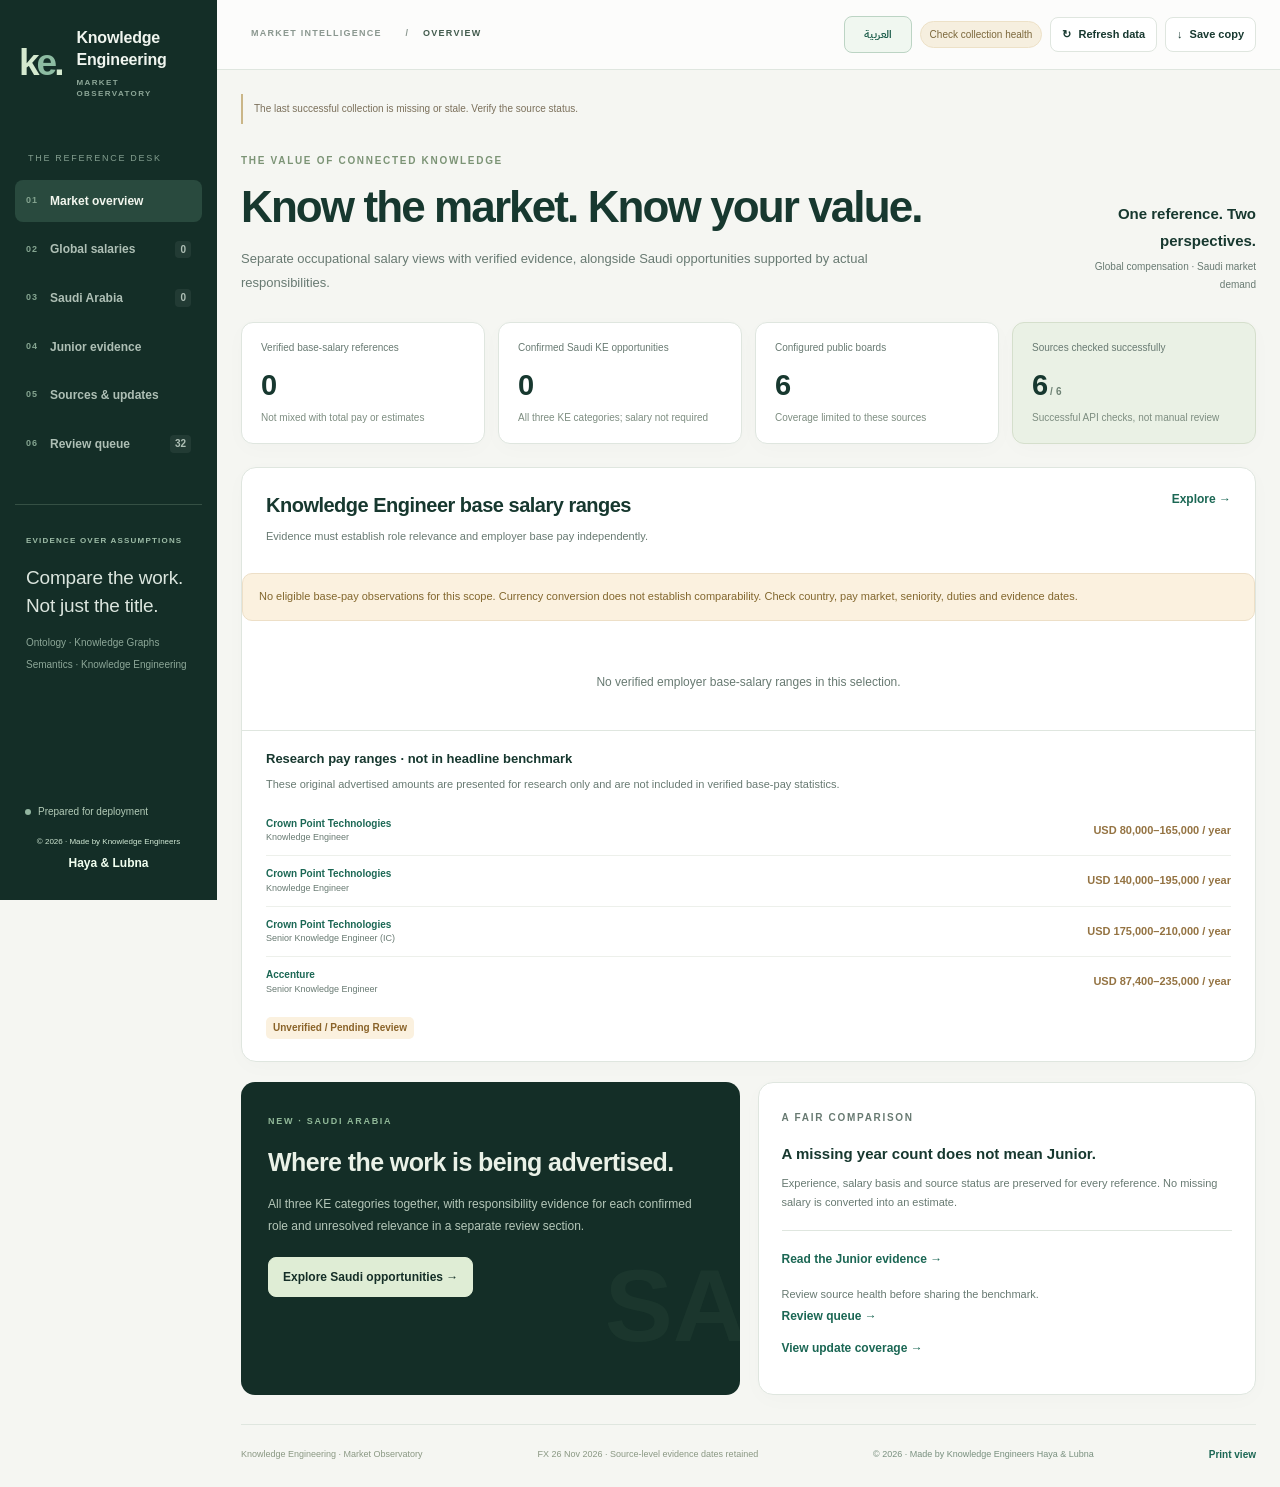
==== commit b20b7b77: "Refresh knowledge engineering market evidence" ====
--- a/public/index.html
+++ b/public/index.html
@@ -232,7 +232,7 @@
 <dialog id="detail-dialog" aria-labelledby="detail-heading"><header class="dialog-header"><span class="eyebrow" data-i18n="ROLE & SOURCE RECORD">ROLE &amp; SOURCE RECORD</span><button class="button square" data-close="detail-dialog" aria-label="Close details">×</button></header><div id="detail-body"></div></dialog>
 <dialog id="compare-dialog" aria-labelledby="compare-heading"><header class="dialog-header"><h2 id="compare-heading" data-i18n="Compare the evidence">Compare the evidence</h2><button class="button square" data-close="compare-dialog" aria-label="Close comparison">×</button></header><div id="compare-body"></div></dialog>
 <div class="toast" id="toast" role="status" hidden></div>
-<script type="application/json" id="seed-data">{"schemaVersion": 2, "meta": {"product": "Knowledge Engineering | Market Observatory", "preparedAt": "2026-10-20", "publishedAt": "2026-11-25T15:39:38Z", "lastAttemptAt": "2026-11-25T15:39:38Z", "lastSuccessfulCollectionAt": "2026-11-25T15:39:38Z", "lastContentChangeAt": "2026-11-19T14:28:08Z", "automationActivated": true, "repositoryUrl": "https://github.com/iHaya-7/ke-market-observatory", "dataVersion": "215e4ac7b900c281", "schedule": "Daily, approximately 08:17 Asia/Riyadh", "pollSeconds": 300, "staleAfterHours": 48, "coverage": "Configured public employer/recruiter boards only. Not an exhaustive search of LinkedIn or the entire market.", "initialDatasetNote": "13 imported salary references and 8 Saudi saved postings. Sources differ in verification and availability; see individual records.", "lastRunSummary": {"reviewItems": 32, "sourcesOK": 6, "sourcesTotal": 6, "newRecords": 0, "changes": 0}}, "fx": {"rates": {"SAR": 1, "USD": 3.75, "GBP": 4.897415, "EUR": 4.100646}, "date": "2026-11-25", "source": "https://frankfurter.dev/", "label": "Frankfurter reference rates, cross-converted through the configured USD/SAR assumption.", "usdSar": 3.75, "usdSarBasis": "Fixed conversion assumption inherited from the original reference. Review periodically.", "status": "Updated", "lastAttemptAt": "2026-11-25T15:39:38Z", "error": null}, "records": [{"id": "KE-001", "company": "Crown Point Technologies", "title": "Knowledge Engineer", "country": "United States", "city": "Columbia, Maryland", "region": "global", "level": "Mid", "levelBasis": "Analyst grouping from the stated 3-7 year requirement; not an employer grade", "experience": "3-7 years in semantic technologies or knowledge modeling", "expMin": 3, "expMax": 7, "family": "Knowledge Engineer", "relevance": "Core KE", "skills": ["Ontology", "Knowledge Graphs", "RDF", "OWL", "SPARQL", "Protege"], "summary": "Design knowledge models, prototype graphs, and translate pharmaceutical data requirements into semantic structures.", "notes": "A separate pharmaceutical role, not the digital-engineering posting at the same employer.", "restrictions": "US work authorization required without current or future sponsorship.", "salaryMin": 80000, "salaryMax": 165000, "currency": "USD", "period": "Annual", "compensation": "Advertised pay; base/total not verified", "evidenceType": "employer", "sourceLabel": "Crown Point / Gusto", "sourceUrl": "https://jobs.gusto.com/postings/crown-point-technologies-llc-knowledge-engineer-42df2cf6-61bc-4c3c-87c6-133c66f28800", "extraUrl": "", "evidenceMethod": "Imported curated reference: Employer page reviewed", "evidenceDate": "2026-10-20", "salaryVerifiedAt": "2026-10-20", "postedAt": null, "firstSeenAt": null, "lastSeenAt": null, "listingStatus": "Historical reference", "statusNote": "Source page accessible; vacancy status not independently confirmed", "collection": "curated", "sourceId": null, "exactTitle": true, "reviewRequired": true, "salaryEligible": false, "origin": "Previous research HTML; not independently re-researched during this build.", "summaryAr": "\u062a\u0635\u0645\u064a\u0645 \u0646\u0645\u0627\u0630\u062c \u0645\u0639\u0631\u0641\u0629 \u0648\u0625\u0646\u0634\u0627\u0621 \u0646\u0645\u0627\u0630\u062c \u0623\u0648\u0644\u064a\u0629 \u0644\u0644\u0631\u0633\u0648\u0645 \u0627\u0644\u0628\u064a\u0627\u0646\u064a\u0629 \u0627\u0644\u0645\u0639\u0631\u0641\u064a\u0629 \u0648\u062a\u062d\u0648\u064a\u0644 \u0645\u062a\u0637\u0644\u0628\u0627\u062a \u0628\u064a\u0627\u0646\u0627\u062a \u0627\u0644\u0623\u062f\u0648\u064a\u0629 \u0625\u0644\u0649 \u0647\u064a\u0627\u0643\u0644 \u062f\u0644\u0627\u0644\u064a\u0629.", "roleDecision": "approved", "roleReviewReason": "Manually curated reference; review original evidence for exact fit.", "salaryBasis": "unknown", "salaryBasisVerified": false, "reviewReason": "Verify whether this disclosed amount is base salary or total compensation using the original employer posting."}, {"id": "KE-002", "company": "Crown Point Technologies", "title": "Knowledge Engineer", "country": "United States", "city": "Columbia, MD / Reston, VA / Washington, DC", "region": "global", "level": "Not specified", "levelBasis": "No explicit level or numeric experience band", "experience": "Not specified", "expMin": null, "expMax": null, "family": "Knowledge Engineer", "relevance": "Core KE", "skills": ["Ontology", "BFO", "CCO", "RDF", "RDFS", "OWL", "SPARQL", "SHACL", "SKOS"], "summary": "Map engineering terminology and source-system data into canonical ontologies and reusable semantic models.", "notes": "Requires practical modeling experience despite not giving a year count. This is not evidence of a Junior salary.", "restrictions": "US government customer; active clearance preferred, not required for consideration.", "salaryMin": 140000, "salaryMax": 195000, "currency": "USD", "period": "Annual", "compensation": "Advertised pay; base/total not verified", "evidenceType": "employer", "sourceLabel": "Crown Point / Gusto", "sourceUrl": "https://jobs.gusto.com/postings/crown-point-technologies-llc-knowledge-engineer-90e9d48f-10dd-4736-8e27-3ce702947b42", "extraUrl": "", "evidenceMethod": "Imported curated reference: Employer page reviewed", "evidenceDate": "2026-10-20", "salaryVerifiedAt": "2026-10-20", "postedAt": null, "firstSeenAt": null, "lastSeenAt": null, "listingStatus": "Historical reference", "statusNote": "Source page accessible; vacancy status not independently confirmed", "collection": "curated", "sourceId": null, "exactTitle": true, "reviewRequired": true, "salaryEligible": false, "origin": "Previous research HTML; not independently re-researched during this build.", "summaryAr": "\u0631\u0628\u0637 \u0627\u0644\u0645\u0635\u0637\u0644\u062d\u0627\u062a \u0627\u0644\u0647\u0646\u062f\u0633\u064a\u0629 \u0648\u0628\u064a\u0627\u0646\u0627\u062a \u0627\u0644\u0623\u0646\u0638\u0645\u0629 \u0627\u0644\u0645\u0635\u062f\u0631\u064a\u0629 \u0628\u0623\u0646\u0637\u0648\u0644\u0648\u062c\u064a\u0627\u062a \u0645\u0648\u062d\u0651\u062f\u0629 \u0648\u0646\u0645\u0627\u0630\u062c \u062f\u0644\u0627\u0644\u064a\u0629 \u0642\u0627\u0628\u0644\u0629 \u0644\u0625\u0639\u0627\u062f\u0629 \u0627\u0644\u0627\u0633\u062a\u062e\u062f\u0627\u0645.", "roleDecision": "approved", "roleReviewReason": "Manually curated reference; review original evidence for exact fit.", "salaryBasis": "unknown", "salaryBasisVerified": false, "reviewReason": "Verify whether this disclosed amount is base salary or total compensation using the original employer posting."}, {"id": "KE-003", "company": "Crown Point Technologies", "title": "Knowledge Graph Engineer", "country": "United States", "city": "Northern VA / Washington, DC / Bethesda, MD / Colorado Springs, CO", "region": "global", "level": "Not specified", "levelBasis": "Description explicitly states All Levels; salary is not split by grade", "experience": "Not specified", "expMin": null, "expMax": null, "family": "Knowledge Graph Engineer", "relevance": "Core KE", "skills": ["Knowledge Graphs", "Ontology", "RDF", "SPARQL", "SHACL", "Entity Resolution", "Semantic Modeling"], "summary": "Integrate document and operational data into entity-centric RDF graphs, with mappings, constraints, and semantic context.", "notes": "All-level range cannot be assigned to a fresh graduate or split into Junior/Senior bands.", "restrictions": "Active Top Secret US government clearance required.", "salaryMin": 105000, "salaryMax": 200000, "currency": "USD", "period": "Annual", "compensation": "Advertised pay; base/total not verified", "evidenceType": "employer", "sourceLabel": "Crown Point / Gusto", "sourceUrl": "https://jobs.gusto.com/postings/crown-point-technologies-llc-knowledge-graph-engineer-9625b52a-b76c-484c-bfed-5ca4e0e1c0ea", "extraUrl": "", "evidenceMethod": "Imported curated reference: Employer page reviewed", "evidenceDate": "2026-10-20", "salaryVerifiedAt": "2026-10-20", "postedAt": null, "firstSeenAt": null, "lastSeenAt": null, "listingStatus": "Historical reference", "statusNote": "Source page accessible; vacancy status not independently confirmed", "collection": "curated", "sourceId": null, "exactTitle": false, "reviewRequired": true, "salaryEligible": false, "origin": "Previous research HTML; not independently re-researched during this build.", "summaryAr": "\u062f\u0645\u062c \u0627\u0644\u0645\u0633\u062a\u0646\u062f\u0627\u062a \u0648\u0627\u0644\u0628\u064a\u0627\u0646\u0627\u062a \u0627\u0644\u062a\u0634\u063a\u064a\u0644\u064a\u0629 \u0641\u064a \u0631\u0633\u0648\u0645 \u0628\u064a\u0627\u0646\u064a\u0629 RDF \u062a\u0631\u062a\u0643\u0632 \u0639\u0644\u0649 \u0627\u0644\u0643\u064a\u0627\u0646\u0627\u062a\u060c \u0645\u0639 \u0631\u0628\u0637 \u0627\u0644\u0628\u064a\u0627\u0646\u0627\u062a \u0648\u0627\u0644\u0642\u064a\u0648\u062f \u0648\u0627\u0644\u0633\u064a\u0627\u0642 \u0627\u0644\u062f\u0644\u0627\u0644\u064a.", "roleDecision": "approved", "roleReviewReason": "Manually curated reference; review original evidence for exact fit.", "salaryBasis": "unknown", "salaryBasisVerified": false, "reviewReason": "Verify whether this disclosed amount is base salary or total compensation using the original employer posting."}, {"id": "KE-004", "company": "Crown Point Technologies", "title": "Senior Knowledge Engineer (IC)", "country": "United States", "city": "Sterling, Virginia / Aurora, Colorado", "region": "global", "level": "Senior", "levelBasis": "Senior is explicit in the advertised title", "experience": "Not specified", "expMin": null, "expMax": null, "family": "Knowledge Engineer", "relevance": "Core KE", "skills": ["Knowledge Graphs", "Ontology", "Semantic Modeling", "RDF", "OWL", "SHACL", "GraphRAG"], "summary": "Build semantic models and knowledge-driven applications for complex mission and engineering data.", "notes": "IC here refers to the Intelligence Community context, not proof of an individual-contributor career grade. No numeric years requirement is stated.", "restrictions": "Active Top Secret US government clearance required.", "salaryMin": 175000, "salaryMax": 210000, "currency": "USD", "period": "Annual", "compensation": "Advertised pay; base/total not verified", "evidenceType": "employer", "sourceLabel": "Crown Point / Gusto", "sourceUrl": "https://jobs.gusto.com/postings/crown-point-technologies-llc-senior-knowledge-engineer-ic-d0b6b445-f68e-44ae-b5d7-22cb9c6dd6c8", "extraUrl": "", "evidenceMethod": "Imported curated reference: Employer page reviewed", "evidenceDate": "2026-10-20", "salaryVerifiedAt": "2026-10-20", "postedAt": null, "firstSeenAt": null, "lastSeenAt": null, "listingStatus": "Historical reference", "statusNote": "Source page accessible; vacancy status not independently confirmed", "collection": "curated", "sourceId": null, "exactTitle": false, "reviewRequired": true, "salaryEligible": false, "origin": "Previous research HTML; not independently re-researched during this build.", "summaryAr": "\u0625\u0646\u0634\u0627\u0621 \u0646\u0645\u0627\u0630\u062c \u062f\u0644\u0627\u0644\u064a\u0629 \u0648\u062a\u0637\u0628\u064a\u0642\u0627\u062a \u062a\u0639\u062a\u0645\u062f \u0639\u0644\u0649 \u0627\u0644\u0645\u0639\u0631\u0641\u0629 \u0644\u0645\u0639\u0627\u0644\u062c\u0629 \u0628\u064a\u0627\u0646\u0627\u062a \u0647\u0646\u062f\u0633\u064a\u0629 \u0648\u0645\u0624\u0633\u0633\u064a\u0629 \u0645\u0639\u0642\u062f\u0629.", "roleDecision": "approved", "roleReviewReason": "Manually curated reference; review original evidence for exact fit.", "salaryBasis": "unknown", "salaryBasisVerified": false, "reviewReason": "Verify whether this disclosed amount is base salary or total compensation using the original employer posting."}, {"id": "KE-005", "company": "Samba TV", "title": "Ontology Engineer-Knowledge Graph & Identity", "country": "United States", "city": "New York City, New York", "region": "global", "level": "Mid", "levelBasis": "Analyst grouping from the 2-4 year requirement; not explicitly Junior", "experience": "2-4 years in KG development, semantic modeling, ontology, or a related field", "expMin": 2, "expMax": 4, "family": "Ontology / Ontologist", "relevance": "Core KE", "skills": ["Ontology", "RDF", "RDFS", "OWL", "SHACL", "SPARQL", "Python", "Entity Resolution", "Databricks"], "summary": "Implement ontology schemas and validation, and build event-to-graph derivation pipelines under a Senior Ontologist.", "notes": "A hands-on implementation role. The employer page reviewed names New York City; search-index location snippets can differ.", "restrictions": "Bachelor's degree required; master's preferred. Sponsorship not specified.", "salaryMin": 150000, "salaryMax": 180000, "currency": "USD", "period": "Annual", "compensation": "Advertised pay; base/total not verified", "evidenceType": "employer", "sourceLabel": "Samba TV / Lever", "sourceUrl": "https://jobs.lever.co/sambatv/7810c712-4c27-4161-9c1b-96353a210421", "extraUrl": "", "evidenceMethod": "Imported curated reference: Employer page reviewed", "evidenceDate": "2026-10-20", "salaryVerifiedAt": "2026-10-20", "postedAt": null, "firstSeenAt": "2026-10-20T16:33:42Z", "lastSeenAt": "2026-11-17T14:29:25Z", "listingStatus": "Not in latest feed", "statusNote": "Not seen in a complete successful feed. Last-seen date retained; this is not a confirmed vacancy closure.", "collection": "curated", "sourceId": "lever-sambatv", "exactTitle": false, "reviewRequired": true, "salaryEligible": false, "origin": "Previous research HTML; not independently re-researched during this build.", "summaryAr": "\u062a\u0646\u0641\u064a\u0630 \u0645\u062e\u0637\u0637\u0627\u062a \u0627\u0644\u0623\u0646\u0637\u0648\u0644\u0648\u062c\u064a\u0627 \u0648\u0627\u0644\u062a\u062d\u0642\u0642 \u0645\u0646\u0647\u0627 \u0648\u0628\u0646\u0627\u0621 \u062e\u0637\u0648\u0637 \u0645\u0639\u0627\u0644\u062c\u0629 \u062a\u062d\u0648\u0644 \u0627\u0644\u0623\u062d\u062f\u0627\u062b \u0625\u0644\u0649 Knowledge Graph \u062a\u062d\u062a \u0625\u0634\u0631\u0627\u0641 \u062e\u0628\u064a\u0631 \u0623\u0646\u0637\u0648\u0644\u0648\u062c\u064a\u0627 \u0623\u0648\u0644.", "roleDecision": "approved", "roleReviewReason": "Manually curated reference; review original evidence for exact fit.", "salaryBasis": "unknown", "salaryBasisVerified": false, "reviewReason": "Verify whether this disclosed amount is base salary or total compensation using the original employer posting.", "missingChecks": 8}, {"id": "KE-006", "company": "Samba TV", "title": "Senior Ontologist - Knowledge Graph & Identity", "country": "United States", "city": "New York City, New York", "region": "global", "level": "Senior", "levelBasis": "Senior is explicit in the title", "experience": "5-8 years in ontology engineering, semantic modeling, or KG development", "expMin": 5, "expMax": 8, "family": "Ontology / Ontologist", "relevance": "Core KE", "skills": ["Ontology", "Knowledge Graphs", "OWL", "RDF", "SPARQL", "SHACL", "GraphRAG", "Entity Resolution"], "summary": "Own production ontologies, validation standards, versioning, graph pipelines, and mentoring of ontology engineers.", "notes": "Strong responsibility match to the reference JD, particularly design governance and internal capability building.", "restrictions": "Bachelor's degree required; master's or PhD strongly preferred.", "salaryMin": 180000, "salaryMax": 230000, "currency": "USD", "period": "Annual", "compensation": "Advertised pay; base/total not verified", "evidenceType": "employer", "sourceLabel": "Samba TV / Lever", "sourceUrl": "https://jobs.lever.co/sambatv/24ff7e8b-bec7-453e-9356-3e5ff843431a", "extraUrl": "", "evidenceMethod": "Imported curated reference: Employer page reviewed", "evidenceDate": "2026-10-20", "salaryVerifiedAt": "2026-10-20", "postedAt": null, "firstSeenAt": "2026-10-20T16:33:42Z", "lastSeenAt": "2026-11-17T14:29:25Z", "listingStatus": "Not in latest feed", "statusNote": "Not seen in a complete successful feed. Last-seen date retained; this is not a confirmed vacancy closure.", "collection": "curated", "sourceId": "lever-sambatv", "exactTitle": false, "reviewRequired": true, "salaryEligible": false, "origin": "Previous research HTML; not independently re-researched during this build.", "summaryAr": "\u0642\u064a\u0627\u062f\u0629 \u062a\u0635\u0645\u064a\u0645 \u0627\u0644\u0623\u0646\u0637\u0648\u0644\u0648\u062c\u064a\u0627\u062a \u0627\u0644\u0625\u0646\u062a\u0627\u062c\u064a\u0629 \u0648\u0645\u0639\u0627\u064a\u064a\u0631 \u0627\u0644\u062a\u062d\u0642\u0642 \u0648\u0627\u0644\u0625\u0635\u062f\u0627\u0631\u0627\u062a \u0648\u062e\u0637\u0648\u0637 Graph \u0648\u062a\u0648\u062c\u064a\u0647 \u0645\u0647\u0646\u062f\u0633\u064a \u0627\u0644\u0623\u0646\u0637\u0648\u0644\u0648\u062c\u064a\u0627.", "roleDecision": "approved", "roleReviewReason": "Manually curated reference; review original evidence for exact fit.", "salaryBasis": "unknown", "salaryBasisVerified": false, "reviewReason": "Verify whether this disclosed amount is base salary or total compensation using the original employer posting.", "missingChecks": 8}, {"id": "KE-007", "company": "Apple", "title": "AI Data & Knowledge Engineer", "country": "United States", "city": "Cupertino, California (listing shows two work locations)", "region": "global", "level": "Mid", "levelBasis": "Analyst grouping from the 5+ year minimum; employer title does not say Senior", "experience": "5+ years designing and maintaining scalable data solutions", "expMin": 5, "expMax": null, "family": "AI + Knowledge Engineer", "relevance": "Applied KG / AI", "skills": ["Semantic Layer", "Ontology", "Knowledge Graphs", "RAG", "Metadata", "Vector Search", "Python", "SQL"], "summary": "Build semantic and knowledge layers, RAG-ready pipelines, and enterprise knowledge models for agentic applications.", "notes": "Broader data/AI role, not a pure Ontology Engineer. Salary and requirements were retrieved from the indexed official Apple page; direct rendering requires JavaScript. Base-salary characterization retained from prior official source assessment.", "restrictions": "No global-remote or Saudi eligibility inferred.", "salaryMin": 149200, "salaryMax": 249000, "currency": "USD", "period": "Annual", "compensation": "Base salary", "evidenceType": "employer", "sourceLabel": "Apple Careers", "sourceUrl": "https://jobs.apple.com/en-us/details/200683351-0836/ai-data-knowledge-engineer?team=SLDEV", "extraUrl": "", "evidenceMethod": "Imported curated reference: Indexed official employer page", "evidenceDate": "2026-10-20", "salaryVerifiedAt": "2026-10-20", "postedAt": null, "firstSeenAt": null, "lastSeenAt": null, "listingStatus": "Historical reference", "statusNote": "Official page indexed; current application status not independently confirmed", "collection": "curated", "sourceId": null, "exactTitle": false, "reviewRequired": false, "salaryEligible": true, "origin": "Previous research HTML; not independently re-researched during this build.", "summaryAr": "\u0628\u0646\u0627\u0621 \u0637\u0628\u0642\u0627\u062a \u0627\u0644\u0645\u0639\u0631\u0641\u0629 \u0648\u0627\u0644\u062f\u0644\u0627\u0644\u0627\u062a \u0648\u062e\u0637\u0648\u0637 \u0627\u0644\u0628\u064a\u0627\u0646\u0627\u062a \u0627\u0644\u062f\u0627\u0639\u0645\u0629 \u0644\u0640RAG \u0648\u0627\u0644\u0646\u0645\u0627\u0630\u062c \u0627\u0644\u0645\u0639\u0631\u0641\u064a\u0629 \u0627\u0644\u0645\u0624\u0633\u0633\u064a\u0629 \u0644\u062a\u0637\u0628\u064a\u0642\u0627\u062a \u0627\u0644\u0648\u0643\u0644\u0627\u0621 \u0627\u0644\u0630\u0643\u064a\u064a\u0646.", "roleDecision": "approved", "roleReviewReason": "Manually curated reference; review original evidence for exact fit.", "salaryBasis": "base", "salaryBasisVerified": true}, {"id": "KE-008", "company": "Accenture", "title": "Senior Knowledge Engineer", "country": "United States", "city": "Columbus, Ohio (Ohio salary band selected)", "region": "global", "level": "Senior", "levelBasis": "Senior title; employer also labels Knowledge Engineering Manager", "experience": "4+ years in KG technologies; 2+ years in several semantic and agentic areas", "expMin": 4, "expMax": null, "family": "Knowledge Engineer", "relevance": "Core KE", "skills": ["Ontology", "Knowledge Graphs", "Semantic Modeling", "RDF", "OWL", "SPARQL", "Neo4j", "SHACL", "RAG"], "summary": "Lead enterprise graph architecture, ontology governance, domain workshops, and integration with agentic AI.", "notes": "One requisition, one geographic pay band. Other state ranges are not counted as extra jobs. The stated anticipated posting end was 5 October 2026; retained as a salary reference, not a confirmed open vacancy.", "restrictions": "US work authorization without present or future sponsorship. Degree-equivalence experience rules apply separately.", "salaryMin": 87400, "salaryMax": 235000, "currency": "USD", "period": "Annual", "compensation": "Advertised pay; base/total not verified", "evidenceType": "employer", "sourceLabel": "Accenture Careers", "sourceUrl": "https://www.accenture.com/us-en/careers/jobdetails?id=R00347287_en", "extraUrl": "", "evidenceMethod": "Imported curated reference: Employer page reviewed", "evidenceDate": "2026-10-20", "salaryVerifiedAt": "2026-10-20", "postedAt": null, "firstSeenAt": null, "lastSeenAt": null, "listingStatus": "Historical reference", "statusNote": "Employer page accessible; anticipated posting-end date has passed", "collection": "curated", "sourceId": null, "exactTitle": false, "reviewRequired": true, "salaryEligible": false, "origin": "Previous research HTML; not independently re-researched during this build.", "summaryAr": "\u0642\u064a\u0627\u062f\u0629 \u0645\u0639\u0645\u0627\u0631\u064a\u0629 Enterprise Knowledge Graph \u0648\u062d\u0648\u0643\u0645\u0629 \u0627\u0644\u0623\u0646\u0637\u0648\u0644\u0648\u062c\u064a\u0627 \u0648\u0648\u0631\u0634 \u0627\u0644\u0639\u0645\u0644 \u0648\u0631\u0628\u0637\u0647\u0627 \u0628\u062d\u0644\u0648\u0644 Agentic AI.", "roleDecision": "approved", "roleReviewReason": "Manually curated reference; review original evidence for exact fit.", "salaryBasis": "unknown", "salaryBasisVerified": false, "reviewReason": "Verify whether this disclosed amount is base salary or total compensation using the original employer posting."}, {"id": "KE-009", "company": "Nearform", "title": "Knowledge Graph Engineer", "country": "United Kingdom", "city": "UK; city not specified", "region": "global", "level": "Not specified", "levelBasis": "No explicit level or numeric experience band", "experience": "Not specified", "expMin": null, "expMax": null, "family": "Knowledge Graph Engineer", "relevance": "Applied KG / AI", "skills": ["Knowledge Graphs", "Python", "AWS", "Data Engineering", "SPARQL"], "summary": "Deliver knowledge-graph-enabled data solutions with production Python, cloud pipelines, and enterprise data platforms.", "notes": "Only a starting salary is published; no upper bound is invented. Employer posting text remains in the search index, but the live URL redirects to the careers board.", "restrictions": "UK-based applicants; visa sponsorship not available.", "salaryMin": 75000, "salaryMax": null, "currency": "GBP", "period": "Annual", "compensation": "Advertised pay; base/total not verified", "evidenceType": "employer", "sourceLabel": "Nearform / Greenhouse (indexed posting)", "sourceUrl": "https://job-boards.greenhouse.io/nearform/jobs/7799525003", "extraUrl": "", "evidenceMethod": "Imported curated reference: Indexed official employer page", "evidenceDate": "2026-10-20", "salaryVerifiedAt": "2026-10-20", "postedAt": null, "firstSeenAt": null, "lastSeenAt": null, "listingStatus": "Historical reference", "statusNote": "Historical / original vacancy URL redirects", "collection": "curated", "sourceId": null, "exactTitle": false, "reviewRequired": true, "salaryEligible": false, "origin": "Previous research HTML; not independently re-researched during this build.", "summaryAr": "\u062a\u0637\u0648\u064a\u0631 \u062d\u0644\u0648\u0644 \u0628\u064a\u0627\u0646\u0627\u062a \u062a\u0639\u062a\u0645\u062f \u0639\u0644\u0649 Knowledge Graph \u0628\u0627\u0633\u062a\u062e\u062f\u0627\u0645 Python \u0648\u062e\u0637\u0648\u0637 \u0628\u064a\u0627\u0646\u0627\u062a \u0633\u062d\u0627\u0628\u064a\u0629 \u0648\u0645\u0646\u0635\u0627\u062a \u0645\u0624\u0633\u0633\u064a\u0629.", "roleDecision": "approved", "roleReviewReason": "Manually curated reference; review original evidence for exact fit.", "salaryBasis": "unknown", "salaryBasisVerified": false, "reviewReason": "Verify whether this disclosed amount is base salary or total compensation using the original employer posting."}, {"id": "KE-010", "company": "Booz Allen Hamilton", "title": "Palantir Foundry Ontology Engineer, Junior", "country": "United States", "city": "McLean, Virginia", "region": "global", "level": "Junior", "levelBasis": "Junior explicitly appears in the reposted title", "experience": "1+ years in software, data, or platform engineering", "expMin": 1, "expMax": null, "family": "Ontology / Ontologist", "relevance": "Applied KG / AI", "skills": ["Palantir Foundry", "Ontology", "Python", "TypeScript", "Data Pipelines", "AIP"], "summary": "Translate mission needs into Foundry ontologies, applications, and production data pipelines.", "notes": "A named Junior role, but this broad range is not a verified starting offer. Foundry ontology work is not identical to RDF/OWL ontology engineering. Primary employer record for this exact Junior posting was not recovered.", "restrictions": "Ability to obtain Secret clearance; relevant degree and Foundry/AIP credential.", "salaryMin": 69400, "salaryMax": 158000, "currency": "USD", "period": "Annual", "compensation": "Reposted salary range; original employer disclosure not reverified", "evidenceType": "reposted", "sourceLabel": "CareerBuilder; corroborated by SimplyHired", "sourceUrl": "https://www.careerbuilder.com/job-details/palantir-foundry-ontology-engineer-junior-mclean-va--53559ae6-7aaf-49b1-a025-abadf4a9fdec", "extraUrl": "https://www.simplyhired.com/job/-G4qHEmzRaNDKAgZooANf6T7PjBS9xlp6oyVwbCo3k7_Sakipzr9Og", "evidenceMethod": "Imported curated reference: Third-party repost (indexed)", "evidenceDate": "2026-10-20", "salaryVerifiedAt": "2026-10-20", "postedAt": null, "firstSeenAt": null, "lastSeenAt": null, "listingStatus": "Historical reference", "statusNote": "Historical repost; current vacancy not confirmed", "collection": "curated", "sourceId": null, "exactTitle": false, "reviewRequired": false, "salaryEligible": false, "origin": "Previous research HTML; not independently re-researched during this build.", "summaryAr": "\u062a\u0631\u062c\u0645\u0629 \u0627\u0644\u0627\u062d\u062a\u064a\u0627\u062c\u0627\u062a \u0627\u0644\u062a\u0634\u063a\u064a\u0644\u064a\u0629 \u0625\u0644\u0649 \u0623\u0646\u0637\u0648\u0644\u0648\u062c\u064a\u0627\u062a Palantir Foundry \u0648\u062a\u0637\u0628\u064a\u0642\u0627\u062a \u0648\u062e\u0637\u0648\u0637 \u0628\u064a\u0627\u0646\u0627\u062a \u062a\u0634\u063a\u064a\u0644\u064a\u0629.", "roleDecision": "approved", "roleReviewReason": "Manually curated reference; review original evidence for exact fit.", "salaryBasis": "unverified", "salaryBasisVerified": false}, {"id": "KE-011", "company": "Rancho BioSciences", "title": "Scientist/Sr Scientist - Ontology - Europe - Remote", "country": "Europe (unspecified)", "city": "European remote role; London listed by aggregator", "region": "global", "level": "Senior", "levelBasis": "Scientist / Sr Scientist title spans grades; no numeric band confirmed", "experience": "Not specified", "expMin": null, "expMax": null, "family": "Ontology / Ontologist", "relevance": "Core KE", "skills": ["Ontology", "OWL", "RDF", "SKOS", "Controlled Vocabularies", "FAIR"], "summary": "Create biomedical ontologies, harmonize scientific data, and maintain terminology and modeling standards.", "notes": "EUR amount comes from a third-party reproduction; the original employer salary page was not recovered. A separate repost omits the currency. Excluded from employer-only statistics.", "restrictions": "Life-sciences expertise; advanced degree or relevant equivalent experience.", "salaryMin": 75000, "salaryMax": 90000, "currency": "EUR", "period": "Annual", "compensation": "Advertised salary; base/total not explicitly distinguished", "evidenceType": "reposted", "sourceLabel": "Jobilize / SimplyHired reposts", "sourceUrl": "https://www.jobilize.com/job/gb-london-scientist-sr-ontology-europe-remote-rancho-biosciences-hiring", "extraUrl": "https://www.simplyhired.co.uk/job/Y1ckm8zpHjS6C6eBlFPW57Iy_cd6LU-_bQq-voeilOU-ScsoPIVtpw", "evidenceMethod": "Imported curated reference: Third-party repost (indexed)", "evidenceDate": "2026-10-20", "salaryVerifiedAt": "2026-10-20", "postedAt": null, "firstSeenAt": null, "lastSeenAt": null, "listingStatus": "Historical reference", "statusNote": "Historical repost; current vacancy not confirmed", "collection": "curated", "sourceId": null, "exactTitle": false, "reviewRequired": false, "salaryEligible": false, "origin": "Previous research HTML; not independently re-researched during this build.", "summaryAr": "\u062a\u0635\u0645\u064a\u0645 \u0623\u0646\u0637\u0648\u0644\u0648\u062c\u064a\u0627\u062a \u0637\u0628\u064a\u0629 \u062d\u064a\u0648\u064a\u0629 \u0648\u062a\u0648\u062d\u064a\u062f \u0627\u0644\u0628\u064a\u0627\u0646\u0627\u062a \u0627\u0644\u0639\u0644\u0645\u064a\u0629 \u0648\u0627\u0644\u062d\u0641\u0627\u0638 \u0639\u0644\u0649 \u0645\u0639\u0627\u064a\u064a\u0631 \u0627\u0644\u0645\u0635\u0637\u0644\u062d\u0627\u062a \u0648\u0627\u0644\u0646\u0645\u0630\u062c\u0629.", "roleDecision": "approved", "roleReviewReason": "Manually curated reference; review original evidence for exact fit.", "salaryBasis": "unverified", "salaryBasisVerified": false}, {"id": "KE-012", "company": "Market estimate", "title": "Entry-level Knowledge Engineer", "country": "United States", "city": "US-wide estimate", "region": "global", "level": "Junior", "levelBasis": "Publisher entry-level category; numeric experience window not stated", "experience": "Not specified", "expMin": null, "expMax": null, "family": "Knowledge Engineer", "relevance": "Applied KG / AI", "skills": [], "summary": "Publisher estimate for the entry-level occupation, not a technically matched employer vacancy.", "notes": "Occupation may include work beyond ontology and knowledge graphs. No usable entry-level sample size is disclosed. Not pooled with job-posting salaries.", "restrictions": "Not applicable", "salaryMin": 60000, "salaryMax": 60000, "currency": "USD", "period": "Annual", "compensation": "Publisher salary estimate", "evidenceType": "estimate", "sourceLabel": "Zippia", "sourceUrl": "https://www.zippia.com/salaries/knowledge-engineer/", "extraUrl": "", "evidenceMethod": "Imported curated reference: Salary publisher (indexed)", "evidenceDate": "2026-10-20", "salaryVerifiedAt": "2026-10-20", "postedAt": null, "firstSeenAt": null, "lastSeenAt": null, "listingStatus": "Historical reference", "statusNote": "Estimate, not a vacancy", "collection": "curated", "sourceId": null, "exactTitle": false, "reviewRequired": false, "salaryEligible": false, "origin": "Previous research HTML; not independently re-researched during this build.", "summaryAr": "\u062a\u0642\u062f\u064a\u0631 \u0645\u0646 \u0645\u0646\u0635\u0629 \u0631\u0648\u0627\u062a\u0628 \u0644\u0645\u0633\u0645\u0649 Entry-Level Knowledge Engineer \u0648\u0644\u064a\u0633 \u0625\u0639\u0644\u0627\u0646 \u062a\u0648\u0638\u064a\u0641 \u062a\u0642\u0646\u064a\u064b\u0627 \u0645\u062d\u062f\u062f\u064b\u0627.", "roleDecision": "approved", "roleReviewReason": "Manually curated reference; review original evidence for exact fit.", "salaryBasis": "estimate", "salaryBasisVerified": false}, {"id": "KE-013", "company": "Market estimate", "title": "Entry Level Knowledge Engineer", "country": "United States", "city": "US-wide estimate", "region": "global", "level": "Junior", "levelBasis": "Publisher experience-specific entry-level category", "experience": "Less than 1 year (publisher category)", "expMin": 0, "expMax": 1, "family": "Knowledge Engineer", "relevance": "Applied KG / AI", "skills": [], "summary": "Experience-specific estimate from the publisher, separate from its 10th-percentile statistic.", "notes": "The October page reports $80,316 for less than one year. Technical role match and sample size are not established. Earlier figures from this publisher have changed.", "restrictions": "Not applicable", "salaryMin": 80316, "salaryMax": 80316, "currency": "USD", "period": "Annual", "compensation": "Publisher salary estimate", "evidenceType": "estimate", "sourceLabel": "Salary.com", "sourceUrl": "https://www.salary.com/research/salary/position/knowledge-engineer-salary", "extraUrl": "", "evidenceMethod": "Imported curated reference: Salary publisher page reviewed", "evidenceDate": "2026-10-20", "salaryVerifiedAt": "2026-10-20", "postedAt": null, "firstSeenAt": null, "lastSeenAt": null, "listingStatus": "Historical reference", "statusNote": "Estimate, not a vacancy", "collection": "curated", "sourceId": null, "exactTitle": false, "reviewRequired": false, "salaryEligible": false, "origin": "Previous research HTML; not independently re-researched during this build.", "summaryAr": "\u062a\u0642\u062f\u064a\u0631 \u0631\u0627\u062a\u0628 \u062d\u0633\u0628 \u0633\u0646\u0648\u0627\u062a \u0627\u0644\u062e\u0628\u0631\u0629 \u0645\u0646 \u0645\u0646\u0635\u0629 \u0631\u0648\u0627\u062a\u0628\u060c \u0645\u0646\u0641\u0635\u0644 \u0639\u0646 \u0627\u0644\u0631\u0648\u0627\u062a\u0628 \u0627\u0644\u0645\u0639\u0644\u0646\u0629 \u0644\u062f\u0649 \u0627\u0644\u0634\u0631\u0643\u0627\u062a.", "roleDecision": "approved", "roleReviewReason": "Manually curated reference; review original evidence for exact fit.", "salaryBasis": "estimate", "salaryBasisVerified": false}, {"id": "SA-001", "company": "Cognizant", "title": "Architect", "country": "Saudi Arabia", "city": "Riyadh", "region": "saudi", "level": "Senior", "levelBasis": "Curated from the referenced role; no Junior level inferred from missing years.", "experience": "10+ years", "expMin": 10, "expMax": null, "family": "Related title", "relevance": "Core KE", "skills": ["Ontology", "Knowledge Graph", "Semantic Layer", "RDF", "OWL", "SPARQL", "SHACL", "Neo4j"], "summary": "Own enterprise semantic architecture, ontology design, initial knowledge graph implementation, governance and capability building.", "notes": "Official description and application link visible on 20 October 2026. This is not a confirmation that hiring remains open.", "restrictions": "See original job posting.", "salaryMin": null, "salaryMax": null, "currency": null, "period": null, "compensation": "Not disclosed", "evidenceType": "employer", "sourceLabel": "Employer website", "sourceUrl": "https://careers.cognizant.com/emea-en/jobs/00070372951/architect/", "extraUrl": "https://sa.linkedin.com/jobs/view/4459412871/", "evidenceMethod": "Curated reference; automatic checks have not started.", "evidenceDate": "2026-10-20", "salaryVerifiedAt": null, "postedAt": "2026-09-29", "firstSeenAt": null, "lastSeenAt": null, "listingStatus": "Needs recheck", "statusNote": "Previously visible on the official careers page; not verified open by a fresh ATS feed.", "collection": "curated", "sourceId": null, "exactTitle": false, "reviewRequired": false, "salaryEligible": false, "duplicateGroup": "similar-enterprise-ontology-role", "origin": "Saudi job reference register", "summaryAr": "\u062a\u0635\u0645\u064a\u0645 \u0645\u0639\u0645\u0627\u0631\u064a\u0629 \u0627\u0644\u0623\u0646\u0637\u0648\u0644\u0648\u062c\u064a\u0627 \u0627\u0644\u0645\u0624\u0633\u0633\u064a\u0629 \u0648\u062a\u0646\u0641\u064a\u0630 Knowledge Graph \u0648\u0627\u0644\u062d\u0648\u0643\u0645\u0629 \u0648\u0646\u0642\u0644 \u0627\u0644\u0645\u0639\u0631\u0641\u0629 \u0625\u0644\u0649 \u0627\u0644\u0641\u0631\u0642.", "roleDecision": "approved", "roleReviewReason": "Manually curated reference; review original evidence for exact fit.", "salaryBasis": "none", "salaryBasisVerified": false}, {"id": "SA-002", "company": "Envision Employment Solutions", "title": "Ontology, Knowledge Graph & Semantic Layer Lead", "country": "Saudi Arabia", "city": "Riyadh", "region": "saudi", "level": "Senior", "levelBasis": "Curated from the referenced role; no Junior level inferred from missing years.", "experience": "10+ years", "expMin": 10, "expMax": null, "family": "Related title", "relevance": "Core KE", "skills": ["Ontology", "Knowledge Graph", "Semantic Layer", "RDF", "OWL", "SHACL", "SPARQL"], "summary": "Recruiter-posted enterprise ontology and knowledge graph programme role, spanning design, governance and initial delivery.", "notes": "Client is undisclosed. Similar wording to Cognizant is not proof of the same vacancy; treat as a possible overlap.", "restrictions": "See original job posting.", "salaryMin": null, "salaryMax": null, "currency": null, "period": null, "compensation": "Not disclosed", "evidenceType": "reposted", "sourceLabel": "Recruiter posting / supporting repost", "sourceUrl": "https://sa.linkedin.com/jobs/view/4480149335/", "extraUrl": "https://www.gulftalent.com/saudi-arabia/jobs/ontology-knowledge-graph-and-semantic-layer-lead-647930", "evidenceMethod": "Curated reference; automatic checks have not started.", "evidenceDate": "2026-10-20", "salaryVerifiedAt": null, "postedAt": null, "firstSeenAt": null, "lastSeenAt": null, "listingStatus": "Needs recheck", "statusNote": "Client is undisclosed. Similar wording to Cognizant is not proof of the same vacancy; treat as a possible overlap.", "collection": "curated", "sourceId": null, "exactTitle": false, "reviewRequired": false, "salaryEligible": false, "duplicateGroup": "similar-enterprise-ontology-role", "origin": "Saudi job reference register", "summaryAr": "\u062f\u0648\u0631 \u0642\u064a\u0627\u062f\u064a \u0644\u0644\u0623\u0646\u0637\u0648\u0644\u0648\u062c\u064a\u0627 \u0648\u0627\u0644\u0631\u0633\u0648\u0645 \u0627\u0644\u0628\u064a\u0627\u0646\u064a\u0629 \u0627\u0644\u0645\u0639\u0631\u0641\u064a\u0629 \u0645\u0639\u0644\u0646 \u0628\u0648\u0627\u0633\u0637\u0629 \u0648\u0633\u064a\u0637 \u062a\u0648\u0638\u064a\u0641\u060c \u0648\u064a\u0634\u0645\u0644 \u0627\u0644\u062a\u0635\u0645\u064a\u0645 \u0648\u0627\u0644\u062d\u0648\u0643\u0645\u0629 \u0648\u0627\u0644\u0625\u0637\u0644\u0627\u0642 \u0627\u0644\u0623\u0648\u0644\u064a.", "roleDecision": "approved", "roleReviewReason": "Manually curated reference; review original evidence for exact fit.", "salaryBasis": "none", "salaryBasisVerified": false}, {"id": "SA-003", "company": "Synechron", "title": "Agentic AI Architect", "country": "Saudi Arabia", "city": "Riyadh", "region": "saudi", "level": "Senior", "levelBasis": "Curated from the referenced role; no Junior level inferred from missing years.", "experience": "10+ years", "expMin": 10, "expMax": null, "family": "Related title", "relevance": "Applied KG / AI", "skills": ["GraphRAG", "Knowledge Graph", "Agentic AI", "RAG", "Python"], "summary": "Enterprise AI architecture with multi-agent systems, GraphRAG, retrieval and production delivery.", "notes": "Role details retained from the shared job screenshot. Current LinkedIn availability was not independently verified. Broader than ontology engineering.", "restrictions": "See original job posting.", "salaryMin": null, "salaryMax": null, "currency": null, "period": null, "compensation": "Not disclosed", "evidenceType": "reposted", "sourceLabel": "User-shared job screenshot / LinkedIn", "sourceUrl": "https://sa.linkedin.com/jobs/view/4469304467/", "extraUrl": "", "evidenceMethod": "Curated reference; automatic checks have not started.", "evidenceDate": "2026-09-23", "salaryVerifiedAt": null, "postedAt": null, "firstSeenAt": null, "lastSeenAt": null, "listingStatus": "Needs recheck", "statusNote": "Role details retained from the shared job screenshot. Current LinkedIn availability was not independently verified. Broader than ontology engineering.", "collection": "curated", "sourceId": null, "exactTitle": false, "reviewRequired": false, "salaryEligible": false, "duplicateGroup": null, "origin": "Saudi job reference register", "summaryAr": "\u0645\u0639\u0645\u0627\u0631\u064a\u0629 \u0630\u0643\u0627\u0621 \u0627\u0635\u0637\u0646\u0627\u0639\u064a \u0645\u0624\u0633\u0633\u064a\u0629 \u062a\u0634\u0645\u0644 \u0627\u0644\u0623\u0646\u0638\u0645\u0629 \u0645\u062a\u0639\u062f\u062f\u0629 \u0627\u0644\u0648\u0643\u0644\u0627\u0621 \u0648GraphRAG \u0648\u0627\u0644\u0627\u0633\u062a\u0631\u062c\u0627\u0639 \u0648\u0627\u0644\u062a\u0634\u063a\u064a\u0644 \u0627\u0644\u0625\u0646\u062a\u0627\u062c\u064a.", "roleDecision": "approved", "roleReviewReason": "Manually curated reference; review original evidence for exact fit.", "salaryBasis": "none", "salaryBasisVerified": false}, {"id": "SA-004", "company": "Robusta / RTG", "title": "Senior Data Engineer - Hybrid - KSA - (10-12 Months)", "country": "Saudi Arabia", "city": "Jeddah", "region": "saudi", "level": "Senior", "levelBasis": "Curated from the referenced role; no Junior level inferred from missing years.", "experience": "5+ years; including 2+ leading lakehouse implementations", "expMin": 5, "expMax": null, "family": "Related title", "relevance": "Applied KG / AI", "skills": ["Knowledge Graph", "Ontology", "Data Lineage", "Unstructured Data"], "summary": "Build an AI-ready lakehouse and ingestion pipelines that support knowledge graph systems and semantic reasoning.", "notes": "Requirements supported by a third-party repost. Employer page is script-rendered; current availability is unconfirmed. Contract duration is not years of experience.", "restrictions": "See original job posting.", "salaryMin": null, "salaryMax": null, "currency": null, "period": null, "compensation": "Not disclosed", "evidenceType": "reposted", "sourceLabel": "Employer ATS link / third-party evidence", "sourceUrl": "https://apply.workable.com/robusta/j/D8EA0BA357", "extraUrl": "https://builtin.com/job/senior-data-engineer-hybrid-ksa-10-12-months-rtg/9369995", "evidenceMethod": "Curated reference; automatic checks have not started.", "evidenceDate": "2026-10-20", "salaryVerifiedAt": null, "postedAt": null, "firstSeenAt": null, "lastSeenAt": null, "listingStatus": "Needs recheck", "statusNote": "Requirements supported by a third-party repost. Employer page is script-rendered; current availability is unconfirmed. Contract duration is not years of experience.", "collection": "curated", "sourceId": null, "exactTitle": false, "reviewRequired": false, "salaryEligible": false, "duplicateGroup": null, "origin": "Saudi job reference register", "summaryAr": "\u0628\u0646\u0627\u0621 Lakehouse \u0648\u062e\u0637\u0648\u0637 \u0625\u062f\u062e\u0627\u0644 \u0628\u064a\u0627\u0646\u0627\u062a \u0644\u062f\u0639\u0645 Knowledge Graph \u0648\u0623\u0646\u0638\u0645\u0629 \u0627\u0644\u0627\u0633\u062a\u062f\u0644\u0627\u0644 \u0627\u0644\u062f\u0644\u0627\u0644\u064a.", "roleDecision": "approved", "roleReviewReason": "Manually curated reference; review original evidence for exact fit.", "salaryBasis": "none", "salaryBasisVerified": false}, {"id": "SA-005", "company": "intelmatix", "title": "Senior Data Engineer", "country": "Saudi Arabia", "city": "Riyadh", "region": "saudi", "level": "Senior", "levelBasis": "Curated from the referenced role; no Junior level inferred from missing years.", "experience": "Not specified", "expMin": null, "expMax": null, "family": "Related title", "relevance": "Applied KG / AI", "skills": ["Knowledge Graph", "Ontology", "Semantic Reasoning"], "summary": "Saved lead from the earlier search for data platforms supporting knowledge graphs and AI agents.", "notes": "Imported lead only. Re-open the source to verify the full description, experience and application status. No salary inferred.", "restrictions": "See original job posting.", "salaryMin": null, "salaryMax": null, "currency": null, "period": null, "compensation": "Not disclosed", "evidenceType": "reposted", "sourceLabel": "Earlier saved LinkedIn lead", "sourceUrl": "https://sa.linkedin.com/jobs/view/4461311156/", "extraUrl": "", "evidenceMethod": "Curated reference; automatic checks have not started.", "evidenceDate": null, "salaryVerifiedAt": null, "postedAt": null, "firstSeenAt": null, "lastSeenAt": null, "listingStatus": "Needs recheck", "statusNote": "Imported lead only. Re-open the source to verify the full description, experience and application status. No salary inferred.", "collection": "curated", "sourceId": null, "exactTitle": false, "reviewRequired": false, "salaryEligible": false, "duplicateGroup": null, "origin": "Saudi job reference register", "summaryAr": "\u0625\u0639\u0644\u0627\u0646 \u0633\u0627\u0628\u0642 \u0639\u0646 \u0647\u0646\u062f\u0633\u0629 \u0627\u0644\u0628\u064a\u0627\u0646\u0627\u062a \u0644\u062f\u0639\u0645 \u0627\u0644\u0631\u0633\u0648\u0645 \u0627\u0644\u0628\u064a\u0627\u0646\u064a\u0629 \u0627\u0644\u0645\u0639\u0631\u0641\u064a\u0629 \u0648\u0648\u0643\u0644\u0627\u0621 \u0627\u0644\u0630\u0643\u0627\u0621 \u0627\u0644\u0627\u0635\u0637\u0646\u0627\u0639\u064a\u061b \u0627\u0644\u062a\u0641\u0627\u0635\u064a\u0644 \u062a\u062d\u062a\u0627\u062c \u0625\u0639\u0627\u062f\u0629 \u062a\u062d\u0642\u0642.", "roleDecision": "approved", "roleReviewReason": "Manually curated reference; review original evidence for exact fit.", "salaryBasis": "none", "salaryBasisVerified": false}, {"id": "SA-006", "company": "Tamara", "title": "Data Governance Lead", "country": "Saudi Arabia", "city": "Riyadh", "region": "saudi", "level": "Senior", "levelBasis": "Curated from the referenced role; no Junior level inferred from missing years.", "experience": "2-5 years", "expMin": 2, "expMax": 5, "family": "Related title", "relevance": "Metadata / Semantic", "skills": ["Metadata Management", "Business Glossary", "Data Lineage"], "summary": "Governance role with metadata, business glossaries, ownership and lineage; adjacent to core knowledge engineering.", "notes": "Original job URL redirects to the careers board. Supporting repost says it no longer accepts applications. Kept for historical market context.", "restrictions": "See original job posting.", "salaryMin": null, "salaryMax": null, "currency": null, "period": null, "compensation": "Not disclosed", "evidenceType": "reposted", "sourceLabel": "Employer URL / third-party evidence", "sourceUrl": "https://job-boards.greenhouse.io/tamara/jobs/4954552101", "extraUrl": "https://www.founditgulf.com/job/data-governance-lead-tamara-saudi-arabia-64950207", "evidenceMethod": "Curated reference; automatic checks have not started.", "evidenceDate": "2026-10-20", "salaryVerifiedAt": null, "postedAt": null, "firstSeenAt": null, "lastSeenAt": null, "listingStatus": "Archived / unavailable", "statusNote": "Original job URL redirects to the careers board. Supporting repost says it no longer accepts applications. Kept for historical market context.", "collection": "curated", "sourceId": null, "exactTitle": false, "reviewRequired": false, "salaryEligible": false, "duplicateGroup": null, "origin": "Saudi job reference register", "summaryAr": "\u062d\u0648\u0643\u0645\u0629 \u0627\u0644\u0628\u064a\u0627\u0646\u0627\u062a \u0628\u0645\u0627 \u064a\u0634\u0645\u0644 Metadata \u0648Business Glossary \u0648\u0627\u0644\u0645\u0644\u0643\u064a\u0629 \u0648Lineage\u061b \u062f\u0648\u0631 \u0645\u062c\u0627\u0648\u0631 \u0644\u0647\u0646\u062f\u0633\u0629 \u0627\u0644\u0645\u0639\u0631\u0641\u0629.", "roleDecision": "approved", "roleReviewReason": "Manually curated reference; review original evidence for exact fit.", "salaryBasis": "none", "salaryBasisVerified": false}, {"id": "SA-007", "company": "Accenture Middle East", "title": "AI LLM Technology Architecture Associate Director", "country": "Saudi Arabia", "city": "Riyadh", "region": "saudi", "level": "Senior", "levelBasis": "Curated from the referenced role; no Junior level inferred from missing years.", "experience": "Not specified", "expMin": null, "expMax": null, "family": "Related title", "relevance": "Applied KG / AI", "skills": ["Knowledge Graph", "Ontology", "Semantic Retrieval"], "summary": "Earlier saved enterprise context-layer role combining knowledge graphs and AI architecture.", "notes": "Original job URL currently redirects to general job search. Saved context is historical; do not treat as an open vacancy.", "restrictions": "See original job posting.", "salaryMin": null, "salaryMax": null, "currency": null, "period": null, "compensation": "Not disclosed", "evidenceType": "reposted", "sourceLabel": "Earlier saved employer listing", "sourceUrl": "https://www.accenture.com/sa-en/careers/jobdetails?id=14696370_en", "extraUrl": "https://sa.linkedin.com/jobs/view/4462956865/", "evidenceMethod": "Curated reference; automatic checks have not started.", "evidenceDate": "2026-10-20", "salaryVerifiedAt": null, "postedAt": null, "firstSeenAt": null, "lastSeenAt": null, "listingStatus": "Archived / unavailable", "statusNote": "Original job URL currently redirects to general job search. Saved context is historical; do not treat as an open vacancy.", "collection": "curated", "sourceId": null, "exactTitle": false, "reviewRequired": false, "salaryEligible": false, "duplicateGroup": null, "origin": "Saudi job reference register", "summaryAr": "\u062f\u0648\u0631 \u0633\u0627\u0628\u0642 \u0644\u0645\u0639\u0645\u0627\u0631\u064a\u0629 \u0637\u0628\u0642\u0629 \u0627\u0644\u0633\u064a\u0627\u0642 \u0627\u0644\u0645\u0624\u0633\u0633\u064a \u064a\u062c\u0645\u0639 Knowledge Graphs \u0645\u0639 \u0645\u0639\u0645\u0627\u0631\u064a\u0629 AI.", "roleDecision": "approved", "roleReviewReason": "Manually curated reference; review original evidence for exact fit.", "salaryBasis": "none", "salaryBasisVerified": false}, {"id": "SA-008", "company": "2P Perfect Presentation", "title": "Data Science Specialist (1417)", "country": "Saudi Arabia", "city": "Riyadh / Al Kharj (saved lead)", "region": "saudi", "level": "Not specified", "levelBasis": "Curated from the referenced role; no Junior level inferred from missing years.", "experience": "Not specified", "expMin": null, "expMax": null, "family": "Related title", "relevance": "Metadata / Semantic", "skills": ["Data Modeling", "Metadata"], "summary": "Earlier saved data architecture and metadata lead. Detailed responsibilities require verification before using it as a core KE comparison.", "notes": "Official page title is indexed, but readable job text was not available in this check. City detail and requirements are retained as a lead, not verified facts.", "restrictions": "See original job posting.", "salaryMin": null, "salaryMax": null, "currency": null, "period": null, "compensation": "Not disclosed", "evidenceType": "reposted", "sourceLabel": "Indexed employer page / earlier lead", "sourceUrl": "https://ats.2p.com.sa/careers/RYD-OM-2026-015", "extraUrl": "https://sa.linkedin.com/jobs/view/4478258532/", "evidenceMethod": "Curated reference; automatic checks have not started.", "evidenceDate": null, "salaryVerifiedAt": null, "postedAt": null, "firstSeenAt": null, "lastSeenAt": null, "listingStatus": "Needs recheck", "statusNote": "Official page title is indexed, but readable job text was not available in this check. City detail and requirements are retained as a lead, not verified facts.", "collection": "curated", "sourceId": null, "exactTitle": false, "reviewRequired": false, "salaryEligible": false, "duplicateGroup": null, "origin": "Saudi job reference register", "summaryAr": "\u0625\u0639\u0644\u0627\u0646 \u0633\u0627\u0628\u0642 \u062d\u0648\u0644 \u0645\u0639\u0645\u0627\u0631\u064a\u0629 \u0627\u0644\u0628\u064a\u0627\u0646\u0627\u062a \u0648\u0627\u0644\u0640Metadata\u061b \u064a\u062d\u062a\u0627\u062c \u0627\u0644\u062a\u062d\u0642\u0642 \u0645\u0646 \u0627\u0644\u0648\u0635\u0641 \u0642\u0628\u0644 \u0627\u0639\u062a\u0628\u0627\u0631\u0647 \u0648\u0638\u064a\u0641\u0629 KE.", "roleDecision": "approved", "roleReviewReason": "Manually curated reference; review original evidence for exact fit.", "salaryBasis": "none", "salaryBasisVerified": false}, {"id": "AUTO-lever-sambatv-1a1da613ae7a", "company": "Samba TV", "title": "Data Scientist", "country": "Not specified", "city": "Warsaw", "region": "global", "family": "Related title", "relevance": "Applied KG / AI", "skills": ["Knowledge Graph", "RDF", "OWL", "SPARQL"], "roleDecision": "approved", "roleReviewReason": "Related technical title with knowledge-graph implementation responsibilities and complementary technology.", "summary": "Matched terms in the source description: Knowledge Graph, RDF, OWL, SPARQL. Review the original role for responsibilities and scope.", "notes": "Automatically selected by explicit term rules, not a human fit assessment.", "restrictions": "See the original posting; work authorization and clearance are not inferred.", "experience": "Not specified", "expMin": null, "expMax": null, "level": "Not specified", "levelBasis": "No reliable seniority evidence. No minimum years stated in an unambiguous overall-experience pattern.", "salaryMin": null, "salaryMax": null, "currency": null, "period": null, "compensation": "Not disclosed", "salaryBasis": "none", "salaryBasisVerified": false, "salaryEligible": false, "evidenceType": "employer", "sourceLabel": "Lever public job board", "sourceUrl": "https://jobs.lever.co/sambatv/28229b75-520b-4280-b114-39709691c976", "extraUrl": "", "evidenceMethod": "Public ATS record; rule-based extraction. No salary estimates.", "evidenceDate": "2026-11-17", "salaryVerifiedAt": null, "postedAt": null, "firstSeenAt": "2026-10-20T16:33:42Z", "lastSeenAt": "2026-11-17T14:29:25Z", "listingStatus": "Not in latest feed", "statusNote": "Not seen in a complete successful feed. Last-seen date retained; this is not a confirmed vacancy closure.", "collection": "automatic", "sourceId": "lever-sambatv", "sourceJobId": "28229b75-520b-4280-b114-39709691c976", "exactTitle": false, "reviewRequired": true, "reviewReason": "Structured salary found but period or currency is ambiguous. Conversion is withheld.", "missingChecks": 8, "origin": "Automatic public ATS collection"}, {"id": "AUTO-lever-sambatv-3facfa2ce636", "company": "Samba TV", "title": "Senior Data Scientist", "country": "Netherlands", "city": "Amsterdam", "region": "global", "family": "Related title", "relevance": "Applied KG / AI", "skills": ["Knowledge Graph", "RDF", "OWL", "SPARQL"], "roleDecision": "approved", "roleReviewReason": "Related technical title with knowledge-graph implementation responsibilities and complementary technology.", "summary": "Matched terms in the source description: Knowledge Graph, RDF, OWL, SPARQL. Review the original role for responsibilities and scope.", "notes": "Automatically selected by explicit term rules, not a human fit assessment.", "restrictions": "See the original posting; work authorization and clearance are not inferred.", "experience": "8+ years", "expMin": 8, "expMax": null, "level": "Senior", "levelBasis": "Explicit senior/lead title. Detected experience wording (verify context): 8+ years of experience", "salaryMin": null, "salaryMax": null, "currency": null, "period": null, "compensation": "Not disclosed", "salaryBasis": "none", "salaryBasisVerified": false, "salaryEligible": false, "evidenceType": "employer", "sourceLabel": "Lever public job board", "sourceUrl": "https://jobs.lever.co/sambatv/dd0e80d8-0c6a-4222-aef5-045662f279c7", "extraUrl": "", "evidenceMethod": "Public ATS record; rule-based extraction. No salary estimates.", "evidenceDate": "2026-11-17", "salaryVerifiedAt": null, "postedAt": null, "firstSeenAt": "2026-10-20T16:33:42Z", "lastSeenAt": "2026-11-17T14:29:25Z", "listingStatus": "Not in latest feed", "statusNote": "Not seen in a complete successful feed. Last-seen date retained; this is not a confirmed vacancy closure.", "collection": "automatic", "sourceId": "lever-sambatv", "sourceJobId": "dd0e80d8-0c6a-4222-aef5-045662f279c7", "exactTitle": false, "reviewRequired": false, "reviewReason": null, "missingChecks": 8, "origin": "Automatic public ATS collection"}, {"id": "AUTO-lever-sambatv-6a969d39672e", "company": "Samba TV", "title": "Senior Ontologist - Knowledge Graph & Identity", "country": "Not specified", "city": "Warsaw", "region": "global", "family": "Related title", "relevance": "Core KE", "skills": ["Knowledge Graph", "Ontology", "Semantic Modeling", "RDF", "OWL", "SPARQL", "SHACL", "GraphRAG"], "roleDecision": "approved", "roleReviewReason": "Explicit Knowledge / Ontology / Knowledge Graph engineering job title.", "summary": "Matched terms in the source description: Knowledge Graph, Ontology, Semantic Modeling, RDF, OWL, SPARQL, SHACL, GraphRAG. Review the original role for responsibilities and scope.", "notes": "Automatically selected by explicit term rules, not a human fit assessment.", "restrictions": "See the original posting; work authorization and clearance are not inferred.", "experience": "5-8 years", "expMin": 5, "expMax": 8, "level": "Senior", "levelBasis": "Explicit senior/lead title. Detected experience wording (verify context): 5\u20138 years of hands-on experience", "salaryMin": null, "salaryMax": null, "currency": null, "period": null, "compensation": "Not disclosed", "salaryBasis": "none", "salaryBasisVerified": false, "salaryEligible": false, "evidenceType": "employer", "sourceLabel": "Lever public job board", "sourceUrl": "https://jobs.lever.co/sambatv/1a1f3a6b-cb8b-4d01-a865-b0fd61981525", "extraUrl": "", "evidenceMethod": "Public ATS record; rule-based extraction. No salary estimates.", "evidenceDate": "2026-11-17", "salaryVerifiedAt": null, "postedAt": null, "firstSeenAt": "2026-10-20T16:33:42Z", "lastSeenAt": "2026-11-17T14:29:25Z", "listingStatus": "Not in latest feed", "statusNote": "Not seen in a complete successful feed. Last-seen date retained; this is not a confirmed vacancy closure.", "collection": "automatic", "sourceId": "lever-sambatv", "sourceJobId": "1a1f3a6b-cb8b-4d01-a865-b0fd61981525", "exactTitle": false, "reviewRequired": true, "reviewReason": "Structured salary found but period or currency is ambiguous. Conversion is withheld.", "missingChecks": 8, "origin": "Automatic public ATS collection"}, {"id": "AUTO-greenhouse-sapience-e9a7dee0a057", "company": "Sapience AI", "title": "AI/ML Data Knowledge Graph Engineer", "country": "United States", "city": "Seattle, WA", "region": "global", "family": "Related title", "relevance": "Core KE", "skills": ["Knowledge Graph", "Ontology", "SPARQL", "Neo4j"], "roleDecision": "approved", "roleReviewReason": "Explicit Knowledge / Ontology / Knowledge Graph engineering job title.", "summary": "Matched terms in the source description: Knowledge Graph, Ontology, SPARQL, Neo4j. Review the original role for responsibilities and scope.", "notes": "Automatically selected by explicit term rules, not a human fit assessment.", "restrictions": "See the original posting; work authorization and clearance are not inferred.", "experience": "Not specified", "expMin": null, "expMax": null, "level": "Not specified", "levelBasis": "No reliable seniority evidence. No minimum years stated in an unambiguous overall-experience pattern.", "salaryMin": null, "salaryMax": null, "currency": null, "period": null, "compensation": "Not disclosed", "salaryBasis": "none", "salaryBasisVerified": false, "salaryEligible": false, "evidenceType": "employer", "sourceLabel": "Greenhouse public job board", "sourceUrl": "https://job-boards.greenhouse.io/sapienceaicorporation/jobs/4409177009", "extraUrl": "", "evidenceMethod": "Public ATS record; rule-based extraction. No salary estimates.", "evidenceDate": "2026-11-25", "salaryVerifiedAt": null, "postedAt": "2026-09-16T19:56:23-04:00", "firstSeenAt": "2026-10-20T16:33:42Z", "lastSeenAt": "2026-11-25T15:39:38Z", "listingStatus": "Open in feed", "statusNote": "Present in the public job feed at the last successful source check.", "collection": "automatic", "sourceId": "greenhouse-sapience", "sourceJobId": "4409177009", "exactTitle": false, "reviewRequired": true, "reviewReason": "Potential free-text pay; manual verification of amount, period and base-vs-total is needed.", "missingChecks": 0, "origin": "Automatic public ATS collection"}, {"id": "AUTO-workable-robusta-a033b6913e0c", "company": "Robusta / RTG", "title": "Senior Data Engineer - Hybrid - KSA - (10-12 Months) - RTG", "country": "Egypt", "city": "Cairo, Cairo Governorate, Egypt", "region": "global", "family": "Related title", "relevance": "Core KE", "skills": ["Knowledge Graph", "Ontology"], "roleDecision": "approved", "roleReviewReason": "Related technical title with an ontology and complementary semantic-technology implementation scope.", "summary": "Matched terms in the source description: Knowledge Graph, Ontology. Review the original role for responsibilities and scope.", "notes": "Automatically selected by explicit term rules, not a human fit assessment.", "restrictions": "See the original posting; work authorization and clearance are not inferred.", "experience": "5+ years", "expMin": 5, "expMax": null, "level": "Senior", "levelBasis": "Explicit senior/lead title. Detected experience wording (verify context): 5+ years of proven experience", "salaryMin": null, "salaryMax": null, "currency": null, "period": null, "compensation": "Not disclosed", "salaryBasis": "none", "salaryBasisVerified": false, "salaryEligible": false, "evidenceType": "employer", "sourceLabel": "Workable public job board", "sourceUrl": "https://apply.workable.com/j/D8EA0BA357", "extraUrl": "", "evidenceMethod": "Public ATS record; rule-based extraction. No salary estimates.", "evidenceDate": "2026-11-15", "salaryVerifiedAt": null, "postedAt": "2026-05-14", "firstSeenAt": "2026-10-20T16:33:42Z", "lastSeenAt": "2026-11-15T12:46:26Z", "listingStatus": "Not in latest feed", "statusNote": "Not seen in a complete successful feed. Last-seen date retained; this is not a confirmed vacancy closure.", "collection": "automatic", "sourceId": "workable-robusta", "sourceJobId": "D8EA0BA357", "exactTitle": false, "reviewRequired": false, "reviewReason": null, "missingChecks": 10, "origin": "Automatic public ATS collection"}], "sources": [{"id": "lever-sambatv", "company": "Samba TV", "type": "lever", "account": "sambatv", "enabled": true, "scope": "Global ontology roles", "boardUrl": "https://jobs.lever.co/sambatv", "status": "OK", "lastAttemptAt": "2026-11-25T15:39:38Z", "lastSuccessAt": "2026-11-25T15:39:38Z", "jobCount": 0, "matchedCount": 0, "error": null}, {"id": "greenhouse-nearform", "company": "Nearform", "type": "greenhouse", "account": "nearform", "enabled": true, "scope": "Global knowledge graph roles", "boardUrl": "https://job-boards.greenhouse.io/nearform", "status": "OK", "lastAttemptAt": "2026-11-25T15:39:38Z", "lastSuccessAt": "2026-11-25T15:39:38Z", "jobCount": 23, "matchedCount": 0, "error": null}, {"id": "greenhouse-tamara", "company": "Tamara", "type": "greenhouse", "account": "tamara", "enabled": true, "scope": "Saudi metadata and semantic roles", "boardUrl": "https://job-boards.greenhouse.io/tamara", "status": "OK", "lastAttemptAt": "2026-11-25T15:39:38Z", "lastSuccessAt": "2026-11-25T15:39:38Z", "jobCount": 37, "matchedCount": 0, "error": null}, {"id": "greenhouse-sapience", "company": "Sapience AI", "type": "greenhouse", "account": "sapienceaicorporation", "enabled": true, "scope": "Global knowledge graph roles", "boardUrl": "https://job-boards.greenhouse.io/sapienceaicorporation", "status": "OK", "lastAttemptAt": "2026-11-25T15:39:38Z", "lastSuccessAt": "2026-11-25T15:39:38Z", "jobCount": 13, "matchedCount": 7, "error": null}, {"id": "workable-envision", "company": "Envision Employment Solutions", "type": "workable", "account": "envisiones", "enabled": true, "scope": "Saudi / global semantic roles; recruiter client may be undisclosed", "boardUrl": "https://apply.workable.com/envisiones/", "status": "OK", "lastAttemptAt": "2026-11-25T15:39:38Z", "lastSuccessAt": "2026-11-25T15:39:38Z", "jobCount": 59, "matchedCount": 1, "error": null}, {"id": "workable-robusta", "company": "Robusta / RTG", "type": "workable", "account": "robusta", "enabled": true, "scope": "Saudi data / knowledge graph roles", "boardUrl": "https://apply.workable.com/robusta/", "status": "OK", "lastAttemptAt": "2026-11-25T15:39:38Z", "lastSuccessAt": "2026-11-25T15:39:38Z", "jobCount": 87, "matchedCount": 0, "error": null}], "reviewQueue": [{"id": "AUTO-lever-sambatv-bb5cb07f9d37", "category": "Role relevance", "company": "Samba TV", "title": "Associate GTM Recruiter", "sourceUrl": "https://jobs.lever.co/sambatv/089e555b-566c-45f0-9448-10c15830afbc", "reason": "Role relevance needs review."}, {"id": "AUTO-lever-sambatv-bb5cb07f9d37", "category": "Pay basis", "company": "Samba TV", "title": "Associate GTM Recruiter", "sourceUrl": "https://jobs.lever.co/sambatv/089e555b-566c-45f0-9448-10c15830afbc", "reason": "Pay interval is explicit; base-vs-total composition needs confirmation before benchmark inclusion."}, {"id": "AUTO-lever-sambatv-d65dfe393f7c", "category": "Role relevance", "company": "Samba TV", "title": "Associate Partner Activation Manager", "sourceUrl": "https://jobs.lever.co/sambatv/7a82698a-05de-48bf-9977-eb90698c3158", "reason": "Role relevance needs review."}, {"id": "AUTO-lever-sambatv-d65dfe393f7c", "category": "Pay basis", "company": "Samba TV", "title": "Associate Partner Activation Manager", "sourceUrl": "https://jobs.lever.co/sambatv/7a82698a-05de-48bf-9977-eb90698c3158", "reason": "Pay interval is explicit; base-vs-total composition needs confirmation before benchmark inclusion."}, {"id": "AUTO-lever-sambatv-5450313a2992", "category": "Role relevance", "company": "Samba TV", "title": "Talent Acquisition Partner", "sourceUrl": "https://jobs.lever.co/sambatv/b9968a2e-7522-4b11-8e06-acc6dd965769", "reason": "Role relevance needs review."}, {"id": "AUTO-lever-sambatv-5450313a2992", "category": "Pay basis", "company": "Samba TV", "title": "Talent Acquisition Partner", "sourceUrl": "https://jobs.lever.co/sambatv/b9968a2e-7522-4b11-8e06-acc6dd965769", "reason": "Pay interval is explicit; base-vs-total composition needs confirmation before benchmark inclusion."}, {"id": "AUTO-greenhouse-sapience-09cbdad51a8d", "category": "Role relevance", "company": "Sapience AI", "title": "AI Model Training Quality Engineer", "sourceUrl": "https://job-boards.greenhouse.io/sapienceaicorporation/jobs/4425322009", "reason": "Related role mentions semantic concepts, but does not meet the strict automatic acceptance criteria."}, {"id": "AUTO-greenhouse-sapience-86598af08f93", "category": "Role relevance", "company": "Sapience AI", "title": "Applied AI-Agent Engineer", "sourceUrl": "https://job-boards.greenhouse.io/sapienceaicorporation/jobs/4425299009", "reason": "Related role mentions semantic concepts, but does not meet the strict automatic acceptance criteria."}, {"id": "AUTO-greenhouse-sapience-373797e10aa8", "category": "Role relevance", "company": "Sapience AI", "title": "Forward Deployed AI Sales Engineer", "sourceUrl": "https://job-boards.greenhouse.io/sapienceaicorporation/jobs/4454203009", "reason": "Role relevance needs review."}, {"id": "AUTO-greenhouse-sapience-fe1b88195880", "category": "Role relevance", "company": "Sapience AI", "title": "Forward Deployed Backend AI Engineer", "sourceUrl": "https://job-boards.greenhouse.io/sapienceaicorporation/jobs/4454253009", "reason": "Related role mentions semantic concepts, but does not meet the strict automatic acceptance criteria."}, {"id": "AUTO-greenhouse-sapience-7698bff1802c", "category": "Role relevance", "company": "Sapience AI", "title": "Foundational Model Research Data Scientist", "sourceUrl": "https://job-boards.greenhouse.io/sapienceaicorporation/jobs/4409155009", "reason": "Related role mentions semantic concepts, but does not meet the strict automatic acceptance criteria."}, {"id": "AUTO-greenhouse-sapience-adb59f02c267", "category": "Role relevance", "company": "Sapience AI", "title": "Head of Engineering", "sourceUrl": "https://job-boards.greenhouse.io/sapienceaicorporation/jobs/4408696009", "reason": "Role relevance needs review."}, {"id": "AUTO-greenhouse-sapience-23a363671068", "category": "Role relevance", "company": "Sapience AI", "title": "Head of Neuro-Symbolic AI", "sourceUrl": "https://job-boards.greenhouse.io/sapienceaicorporation/jobs/4409077009", "reason": "Semantic terms occur in the description but the job title is not a confirmed engineering role."}, {"id": "AUTO-greenhouse-sapience-547defa3525a", "category": "Role relevance", "company": "Sapience AI", "title": "Principal AI Systems Architect", "sourceUrl": "https://job-boards.greenhouse.io/sapienceaicorporation/jobs/4409134009", "reason": "Related role mentions semantic concepts, but does not meet the strict automatic acceptance criteria."}, {"id": "AUTO-greenhouse-sapience-2cf1c891ba13", "category": "Role relevance", "company": "Sapience AI", "title": "Senior Product Manager", "sourceUrl": "https://job-boards.greenhouse.io/sapienceaicorporation/jobs/4409187009", "reason": "Role relevance needs review."}, {"id": "AUTO-workable-envision-81bc1b41a956", "category": "Role relevance", "company": "Envision Employment Solutions", "title": "Ontology, Knowledge Graph & Semantic Layer Lead", "sourceUrl": "https://apply.workable.com/j/24692B9569", "reason": "Semantic terms occur in the description but the job title is not a confirmed engineering role."}, {"id": "AUTO-greenhouse-sapience-26220b9746fd", "category": "Role relevance", "company": "Sapience AI", "title": "Forward Deployed AI Full Stack Engineer", "sourceUrl": "https://job-boards.greenhouse.io/sapienceaicorporation/jobs/4454279009", "reason": "Related role mentions semantic concepts, but does not meet the strict automatic acceptance criteria."}, {"id": "AUTO-greenhouse-sapience-9aa0fadf746c", "category": "Role relevance", "company": "Sapience AI", "title": "Senior AI/ML Data Model Architect", "sourceUrl": "https://job-boards.greenhouse.io/sapienceaicorporation/jobs/4425958009", "reason": "Related role mentions semantic concepts, but does not meet the strict automatic acceptance criteria."}, {"id": "KE-001", "category": "Pay basis", "company": "Crown Point Technologies", "title": "Knowledge Engineer", "sourceUrl": "https://jobs.gusto.com/postings/crown-point-technologies-llc-knowledge-engineer-42df2cf6-61bc-4c3c-87c6-133c66f28800", "reason": "Historical employer pay range: base versus total compensation is not explicitly verified."}, {"id": "KE-002", "category": "Pay basis", "company": "Crown Point Technologies", "title": "Knowledge Engineer", "sourceUrl": "https://jobs.gusto.com/postings/crown-point-technologies-llc-knowledge-engineer-90e9d48f-10dd-4736-8e27-3ce702947b42", "reason": "Historical employer pay range: base versus total compensation is not explicitly verified."}, {"id": "KE-003", "category": "Pay basis", "company": "Crown Point Technologies", "title": "Knowledge Graph Engineer", "sourceUrl": "https://jobs.gusto.com/postings/crown-point-technologies-llc-knowledge-graph-engineer-9625b52a-b76c-484c-bfed-5ca4e0e1c0ea", "reason": "Historical employer pay range: base versus total compensation is not explicitly verified."}, {"id": "KE-004", "category": "Pay basis", "company": "Crown Point Technologies", "title": "Senior Knowledge Engineer (IC)", "sourceUrl": "https://jobs.gusto.com/postings/crown-point-technologies-llc-senior-knowledge-engineer-ic-d0b6b445-f68e-44ae-b5d7-22cb9c6dd6c8", "reason": "Historical employer pay range: base versus total compensation is not explicitly verified."}, {"id": "KE-005", "category": "Pay basis", "company": "Samba TV", "title": "Ontology Engineer-Knowledge Graph & Identity", "sourceUrl": "https://jobs.lever.co/sambatv/7810c712-4c27-4161-9c1b-96353a210421", "reason": "Historical employer pay range: base versus total compensation is not explicitly verified."}, {"id": "KE-006", "category": "Pay basis", "company": "Samba TV", "title": "Senior Ontologist - Knowledge Graph & Identity", "sourceUrl": "https://jobs.lever.co/sambatv/24ff7e8b-bec7-453e-9356-3e5ff843431a", "reason": "Historical employer pay range: base versus total compensation is not explicitly verified."}, {"id": "KE-008", "category": "Pay basis", "company": "Accenture", "title": "Senior Knowledge Engineer", "sourceUrl": "https://www.accenture.com/us-en/careers/jobdetails?id=R00347287_en", "reason": "Historical employer pay range: base versus total compensation is not explicitly verified."}, {"id": "KE-009", "category": "Pay basis", "company": "Nearform", "title": "Knowledge Graph Engineer", "sourceUrl": "https://job-boards.greenhouse.io/nearform/jobs/7799525003", "reason": "Historical employer pay range: base versus total compensation is not explicitly verified."}, {"id": "SA-001", "category": "Saudi listing status", "company": "Cognizant", "title": "Architect", "sourceUrl": "https://careers.cognizant.com/emea-en/jobs/00070372951/architect/", "reason": "Previously observed listing; no current successful source check supports an open status."}, {"id": "SA-002", "category": "Saudi listing status", "company": "Envision Employment Solutions", "title": "Ontology, Knowledge Graph & Semantic Layer Lead", "sourceUrl": "https://sa.linkedin.com/jobs/view/4480149335/", "reason": "Previously observed listing; no current successful source check supports an open status."}, {"id": "SA-003", "category": "Saudi listing status", "company": "Synechron", "title": "Agentic AI Architect", "sourceUrl": "https://sa.linkedin.com/jobs/view/4469304467/", "reason": "Previously observed listing; no current successful source check supports an open status."}, {"id": "SA-004", "category": "Saudi listing status", "company": "Robusta / RTG", "title": "Senior Data Engineer - Hybrid - KSA - (10-12 Months)", "sourceUrl": "https://apply.workable.com/robusta/j/D8EA0BA357", "reason": "Previously observed listing; no current successful source check supports an open status."}, {"id": "SA-005", "category": "Saudi listing status", "company": "intelmatix", "title": "Senior Data Engineer", "sourceUrl": "https://sa.linkedin.com/jobs/view/4461311156/", "reason": "Previously observed listing; no current successful source check supports an open status."}, {"id": "SA-008", "category": "Saudi listing status", "company": "2P Perfect Presentation", "title": "Data Science Specialist (1417)", "sourceUrl": "https://ats.2p.com.sa/careers/RYD-OM-2026-015", "reason": "Previously observed listing; no current successful source check supports an open status."}], "changes": [{"at": "2026-11-19T14:28:08Z", "type": "Source status changed", "id": "KE-005", "title": "Ontology Engineer-Knowledge Graph & Identity", "company": "Samba TV"}, {"at": "2026-11-19T14:28:08Z", "type": "Source status changed", "id": "KE-006", "title": "Senior Ontologist - Knowledge Graph & Identity", "company": "Samba TV"}, {"at": "2026-11-19T14:28:08Z", "type": "Source status changed", "id": "AUTO-lever-sambatv-1a1da613ae7a", "title": "Data Scientist", "company": "Samba TV"}, {"at": "2026-11-19T14:28:08Z", "type": "Source status changed", "id": "AUTO-lever-sambatv-3facfa2ce636", "title": "Senior Data Scientist", "company": "Samba TV"}, {"at": "2026-11-19T14:28:08Z", "type": "Source status changed", "id": "AUTO-lever-sambatv-6a969d39672e", "title": "Senior Ontologist - Knowledge Graph & Identity", "company": "Samba TV"}, {"at": "2026-11-18T14:04:40Z", "type": "Source status changed", "id": "KE-005", "title": "Ontology Engineer-Knowledge Graph & Identity", "company": "Samba TV"}, {"at": "2026-11-18T14:04:40Z", "type": "Source status changed", "id": "KE-006", "title": "Senior Ontologist - Knowledge Graph & Identity", "company": "Samba TV"}, {"at": "2026-11-18T14:04:40Z", "type": "Source status changed", "id": "AUTO-lever-sambatv-1a1da613ae7a", "title": "Data Scientist", "company": "Samba TV"}, {"at": "2026-11-18T14:04:40Z", "type": "Source status changed", "id": "AUTO-lever-sambatv-3facfa2ce636", "title": "Senior Data Scientist", "company": "Samba TV"}, {"at": "2026-11-18T14:04:40Z", "type": "Source status changed", "id": "AUTO-lever-sambatv-6a969d39672e", "title": "Senior Ontologist - Knowledge Graph & Identity", "company": "Samba TV"}, {"at": "2026-11-17T14:29:25Z", "type": "Source status changed", "id": "AUTO-workable-robusta-a033b6913e0c", "title": "Senior Data Engineer - Hybrid - KSA - (10-12 Months) - RTG", "company": "Robusta / RTG"}, {"at": "2026-11-16T13:42:25Z", "type": "Source status changed", "id": "AUTO-workable-robusta-a033b6913e0c", "title": "Senior Data Engineer - Hybrid - KSA - (10-12 Months) - RTG", "company": "Robusta / RTG"}, {"at": "2026-10-20T19:20:27Z", "type": "Source status changed", "id": "KE-005", "title": "Ontology Engineer-Knowledge Graph & Identity", "company": "Samba TV"}, {"at": "2026-10-20T19:20:27Z", "type": "Source status changed", "id": "KE-006", "title": "Senior Ontologist - Knowledge Graph & Identity", "company": "Samba TV"}, {"at": "2026-10-20T19:20:27Z", "type": "Newly tracked", "id": "AUTO-lever-sambatv-1a1da613ae7a", "title": "Data Scientist", "company": "Samba TV"}, {"at": "2026-10-20T19:20:27Z", "type": "Newly tracked", "id": "AUTO-lever-sambatv-3facfa2ce636", "title": "Senior Data Scientist", "company": "Samba TV"}, {"at": "2026-10-20T19:20:27Z", "type": "Newly tracked", "id": "AUTO-lever-sambatv-6a969d39672e", "title": "Senior Ontologist - Knowledge Graph & Identity", "company": "Samba TV"}, {"at": "2026-10-20T19:20:27Z", "type": "Newly tracked", "id": "AUTO-greenhouse-sapience-e9a7dee0a057", "title": "AI/ML Data Knowledge Graph Engineer", "company": "Sapience AI"}, {"at": "2026-10-20T19:20:27Z", "type": "Newly tracked", "id": "AUTO-workable-robusta-a033b6913e0c", "title": "Senior Data Engineer - Hybrid - KSA - (10-12 Months) - RTG", "company": "Robusta / RTG"}, {"at": "2026-10-20T16:33:42Z", "type": "Source status changed", "id": "KE-005", "title": "Ontology Engineer-Knowledge Graph & Identity", "company": "Samba TV"}, {"at": "2026-10-20T16:33:42Z", "type": "Source status changed", "id": "KE-006", "title": "Senior Ontologist - Knowledge Graph & Identity", "company": "Samba TV"}, {"at": "2026-10-20T16:33:42Z", "type": "Newly tracked", "id": "AUTO-lever-sambatv-bb5cb07f9d37", "title": "Associate GTM Recruiter", "company": "Samba TV"}, {"at": "2026-10-20T16:33:42Z", "type": "Newly tracked", "id": "AUTO-lever-sambatv-d65dfe393f7c", "title": "Associate Partner Activation Manager", "company": "Samba TV"}, {"at": "2026-10-20T16:33:42Z", "type": "Newly tracked", "id": "AUTO-lever-sambatv-1a1da613ae7a", "title": "Data Scientist", "company": "Samba TV"}, {"at": "2026-10-20T16:33:42Z", "type": "Newly tracked", "id": "AUTO-lever-sambatv-3facfa2ce636", "title": "Senior Data Scientist", "company": "Samba TV"}, {"at": "2026-10-20T16:33:42Z", "type": "Newly tracked", "id": "AUTO-lever-sambatv-6a969d39672e", "title": "Senior Ontologist - Knowledge Graph & Identity", "company": "Samba TV"}, {"at": "2026-10-20T16:33:42Z", "type": "Newly tracked", "id": "AUTO-lever-sambatv-5450313a2992", "title": "Talent Acquisition Partner", "company": "Samba TV"}, {"at": "2026-10-20T16:33:42Z", "type": "Newly tracked", "id": "AUTO-greenhouse-sapience-e9a7dee0a057", "title": "AI/ML Data Knowledge Graph Engineer", "company": "Sapience AI"}, {"at": "2026-10-20T16:33:42Z", "type": "Newly tracked", "id": "AUTO-greenhouse-sapience-09cbdad51a8d", "title": "AI Model Training Quality Engineer", "company": "Sapience AI"}, {"at": "2026-10-20T16:33:42Z", "type": "Newly tracked", "id": "AUTO-greenhouse-sapience-86598af08f93", "title": "Applied AI-Agent Engineer", "company": "Sapience AI"}, {"at": "2026-10-20T16:33:42Z", "type": "Newly tracked", "id": "AUTO-greenhouse-sapience-373797e10aa8", "title": "Forward Deployed AI Sales Engineer", "company": "Sapience AI"}, {"at": "2026-10-20T16:33:42Z", "type": "Newly tracked", "id": "AUTO-greenhouse-sapience-fe1b88195880", "title": "Forward Deployed Backend AI Engineer", "company": "Sapience AI"}, {"at": "2026-10-20T16:33:42Z", "type": "Newly tracked", "id": "AUTO-greenhouse-sapience-7698bff1802c", "title": "Foundational Model Research Data Scientist", "company": "Sapience AI"}, {"at": "2026-10-20T16:33:42Z", "type": "Newly tracked", "id": "AUTO-greenhouse-sapience-adb59f02c267", "title": "Head of Engineering", "company": "Sapience AI"}, {"at": "2026-10-20T16:33:42Z", "type": "Newly tracked", "id": "AUTO-greenhouse-sapience-23a363671068", "title": "Head of Neuro-Symbolic AI", "company": "Sapience AI"}, {"at": "2026-10-20T16:33:42Z", "type": "Newly tracked", "id": "AUTO-greenhouse-sapience-547defa3525a", "title": "Principal AI Systems Architect", "company": "Sapience AI"}, {"at": "2026-10-20T16:33:42Z", "type": "Newly tracked", "id": "AUTO-greenhouse-sapience-2cf1c891ba13", "title": "Senior Product Manager", "company": "Sapience AI"}, {"at": "2026-10-20T16:33:42Z", "type": "Newly tracked", "id": "AUTO-workable-envision-81bc1b41a956", "title": "Ontology, Knowledge Graph & Semantic Layer Lead", "company": "Envision Employment Solutions"}, {"at": "2026-10-20T16:33:42Z", "type": "Newly tracked", "id": "AUTO-workable-robusta-a033b6913e0c", "title": "Senior Data Engineer - Hybrid - KSA - (10-12 Months) - RTG", "company": "Robusta / RTG"}]}</script>
+<script type="application/json" id="seed-data">{"schemaVersion": 2, "meta": {"product": "Knowledge Engineering | Market Observatory", "preparedAt": "2026-10-20", "publishedAt": "2026-11-26T15:21:38Z", "lastAttemptAt": "2026-11-26T15:21:38Z", "lastSuccessfulCollectionAt": "2026-11-26T15:21:38Z", "lastContentChangeAt": "2026-11-19T14:28:08Z", "automationActivated": true, "repositoryUrl": "https://github.com/iHaya-7/ke-market-observatory", "dataVersion": "215e4ac7b900c281", "schedule": "Daily, approximately 08:17 Asia/Riyadh", "pollSeconds": 300, "staleAfterHours": 48, "coverage": "Configured public employer/recruiter boards only. Not an exhaustive search of LinkedIn or the entire market.", "initialDatasetNote": "13 imported salary references and 8 Saudi saved postings. Sources differ in verification and availability; see individual records.", "lastRunSummary": {"reviewItems": 32, "sourcesOK": 6, "sourcesTotal": 6, "newRecords": 0, "changes": 0}}, "fx": {"rates": {"SAR": 1, "USD": 3.75, "GBP": 4.913908, "EUR": 4.115633}, "date": "2026-11-26", "source": "https://frankfurter.dev/", "label": "Frankfurter reference rates, cross-converted through the configured USD/SAR assumption.", "usdSar": 3.75, "usdSarBasis": "Fixed conversion assumption inherited from the original reference. Review periodically.", "status": "Updated", "lastAttemptAt": "2026-11-26T15:21:38Z", "error": null}, "records": [{"id": "KE-001", "company": "Crown Point Technologies", "title": "Knowledge Engineer", "country": "United States", "city": "Columbia, Maryland", "region": "global", "level": "Mid", "levelBasis": "Analyst grouping from the stated 3-7 year requirement; not an employer grade", "experience": "3-7 years in semantic technologies or knowledge modeling", "expMin": 3, "expMax": 7, "family": "Knowledge Engineer", "relevance": "Core KE", "skills": ["Ontology", "Knowledge Graphs", "RDF", "OWL", "SPARQL", "Protege"], "summary": "Design knowledge models, prototype graphs, and translate pharmaceutical data requirements into semantic structures.", "notes": "A separate pharmaceutical role, not the digital-engineering posting at the same employer.", "restrictions": "US work authorization required without current or future sponsorship.", "salaryMin": 80000, "salaryMax": 165000, "currency": "USD", "period": "Annual", "compensation": "Advertised pay; base/total not verified", "evidenceType": "employer", "sourceLabel": "Crown Point / Gusto", "sourceUrl": "https://jobs.gusto.com/postings/crown-point-technologies-llc-knowledge-engineer-42df2cf6-61bc-4c3c-87c6-133c66f28800", "extraUrl": "", "evidenceMethod": "Imported curated reference: Employer page reviewed", "evidenceDate": "2026-10-20", "salaryVerifiedAt": "2026-10-20", "postedAt": null, "firstSeenAt": null, "lastSeenAt": null, "listingStatus": "Historical reference", "statusNote": "Source page accessible; vacancy status not independently confirmed", "collection": "curated", "sourceId": null, "exactTitle": true, "reviewRequired": true, "salaryEligible": false, "origin": "Previous research HTML; not independently re-researched during this build.", "summaryAr": "\u062a\u0635\u0645\u064a\u0645 \u0646\u0645\u0627\u0630\u062c \u0645\u0639\u0631\u0641\u0629 \u0648\u0625\u0646\u0634\u0627\u0621 \u0646\u0645\u0627\u0630\u062c \u0623\u0648\u0644\u064a\u0629 \u0644\u0644\u0631\u0633\u0648\u0645 \u0627\u0644\u0628\u064a\u0627\u0646\u064a\u0629 \u0627\u0644\u0645\u0639\u0631\u0641\u064a\u0629 \u0648\u062a\u062d\u0648\u064a\u0644 \u0645\u062a\u0637\u0644\u0628\u0627\u062a \u0628\u064a\u0627\u0646\u0627\u062a \u0627\u0644\u0623\u062f\u0648\u064a\u0629 \u0625\u0644\u0649 \u0647\u064a\u0627\u0643\u0644 \u062f\u0644\u0627\u0644\u064a\u0629.", "roleDecision": "approved", "roleReviewReason": "Manually curated reference; review original evidence for exact fit.", "salaryBasis": "unknown", "salaryBasisVerified": false, "reviewReason": "Verify whether this disclosed amount is base salary or total compensation using the original employer posting."}, {"id": "KE-002", "company": "Crown Point Technologies", "title": "Knowledge Engineer", "country": "United States", "city": "Columbia, MD / Reston, VA / Washington, DC", "region": "global", "level": "Not specified", "levelBasis": "No explicit level or numeric experience band", "experience": "Not specified", "expMin": null, "expMax": null, "family": "Knowledge Engineer", "relevance": "Core KE", "skills": ["Ontology", "BFO", "CCO", "RDF", "RDFS", "OWL", "SPARQL", "SHACL", "SKOS"], "summary": "Map engineering terminology and source-system data into canonical ontologies and reusable semantic models.", "notes": "Requires practical modeling experience despite not giving a year count. This is not evidence of a Junior salary.", "restrictions": "US government customer; active clearance preferred, not required for consideration.", "salaryMin": 140000, "salaryMax": 195000, "currency": "USD", "period": "Annual", "compensation": "Advertised pay; base/total not verified", "evidenceType": "employer", "sourceLabel": "Crown Point / Gusto", "sourceUrl": "https://jobs.gusto.com/postings/crown-point-technologies-llc-knowledge-engineer-90e9d48f-10dd-4736-8e27-3ce702947b42", "extraUrl": "", "evidenceMethod": "Imported curated reference: Employer page reviewed", "evidenceDate": "2026-10-20", "salaryVerifiedAt": "2026-10-20", "postedAt": null, "firstSeenAt": null, "lastSeenAt": null, "listingStatus": "Historical reference", "statusNote": "Source page accessible; vacancy status not independently confirmed", "collection": "curated", "sourceId": null, "exactTitle": true, "reviewRequired": true, "salaryEligible": false, "origin": "Previous research HTML; not independently re-researched during this build.", "summaryAr": "\u0631\u0628\u0637 \u0627\u0644\u0645\u0635\u0637\u0644\u062d\u0627\u062a \u0627\u0644\u0647\u0646\u062f\u0633\u064a\u0629 \u0648\u0628\u064a\u0627\u0646\u0627\u062a \u0627\u0644\u0623\u0646\u0638\u0645\u0629 \u0627\u0644\u0645\u0635\u062f\u0631\u064a\u0629 \u0628\u0623\u0646\u0637\u0648\u0644\u0648\u062c\u064a\u0627\u062a \u0645\u0648\u062d\u0651\u062f\u0629 \u0648\u0646\u0645\u0627\u0630\u062c \u062f\u0644\u0627\u0644\u064a\u0629 \u0642\u0627\u0628\u0644\u0629 \u0644\u0625\u0639\u0627\u062f\u0629 \u0627\u0644\u0627\u0633\u062a\u062e\u062f\u0627\u0645.", "roleDecision": "approved", "roleReviewReason": "Manually curated reference; review original evidence for exact fit.", "salaryBasis": "unknown", "salaryBasisVerified": false, "reviewReason": "Verify whether this disclosed amount is base salary or total compensation using the original employer posting."}, {"id": "KE-003", "company": "Crown Point Technologies", "title": "Knowledge Graph Engineer", "country": "United States", "city": "Northern VA / Washington, DC / Bethesda, MD / Colorado Springs, CO", "region": "global", "level": "Not specified", "levelBasis": "Description explicitly states All Levels; salary is not split by grade", "experience": "Not specified", "expMin": null, "expMax": null, "family": "Knowledge Graph Engineer", "relevance": "Core KE", "skills": ["Knowledge Graphs", "Ontology", "RDF", "SPARQL", "SHACL", "Entity Resolution", "Semantic Modeling"], "summary": "Integrate document and operational data into entity-centric RDF graphs, with mappings, constraints, and semantic context.", "notes": "All-level range cannot be assigned to a fresh graduate or split into Junior/Senior bands.", "restrictions": "Active Top Secret US government clearance required.", "salaryMin": 105000, "salaryMax": 200000, "currency": "USD", "period": "Annual", "compensation": "Advertised pay; base/total not verified", "evidenceType": "employer", "sourceLabel": "Crown Point / Gusto", "sourceUrl": "https://jobs.gusto.com/postings/crown-point-technologies-llc-knowledge-graph-engineer-9625b52a-b76c-484c-bfed-5ca4e0e1c0ea", "extraUrl": "", "evidenceMethod": "Imported curated reference: Employer page reviewed", "evidenceDate": "2026-10-20", "salaryVerifiedAt": "2026-10-20", "postedAt": null, "firstSeenAt": null, "lastSeenAt": null, "listingStatus": "Historical reference", "statusNote": "Source page accessible; vacancy status not independently confirmed", "collection": "curated", "sourceId": null, "exactTitle": false, "reviewRequired": true, "salaryEligible": false, "origin": "Previous research HTML; not independently re-researched during this build.", "summaryAr": "\u062f\u0645\u062c \u0627\u0644\u0645\u0633\u062a\u0646\u062f\u0627\u062a \u0648\u0627\u0644\u0628\u064a\u0627\u0646\u0627\u062a \u0627\u0644\u062a\u0634\u063a\u064a\u0644\u064a\u0629 \u0641\u064a \u0631\u0633\u0648\u0645 \u0628\u064a\u0627\u0646\u064a\u0629 RDF \u062a\u0631\u062a\u0643\u0632 \u0639\u0644\u0649 \u0627\u0644\u0643\u064a\u0627\u0646\u0627\u062a\u060c \u0645\u0639 \u0631\u0628\u0637 \u0627\u0644\u0628\u064a\u0627\u0646\u0627\u062a \u0648\u0627\u0644\u0642\u064a\u0648\u062f \u0648\u0627\u0644\u0633\u064a\u0627\u0642 \u0627\u0644\u062f\u0644\u0627\u0644\u064a.", "roleDecision": "approved", "roleReviewReason": "Manually curated reference; review original evidence for exact fit.", "salaryBasis": "unknown", "salaryBasisVerified": false, "reviewReason": "Verify whether this disclosed amount is base salary or total compensation using the original employer posting."}, {"id": "KE-004", "company": "Crown Point Technologies", "title": "Senior Knowledge Engineer (IC)", "country": "United States", "city": "Sterling, Virginia / Aurora, Colorado", "region": "global", "level": "Senior", "levelBasis": "Senior is explicit in the advertised title", "experience": "Not specified", "expMin": null, "expMax": null, "family": "Knowledge Engineer", "relevance": "Core KE", "skills": ["Knowledge Graphs", "Ontology", "Semantic Modeling", "RDF", "OWL", "SHACL", "GraphRAG"], "summary": "Build semantic models and knowledge-driven applications for complex mission and engineering data.", "notes": "IC here refers to the Intelligence Community context, not proof of an individual-contributor career grade. No numeric years requirement is stated.", "restrictions": "Active Top Secret US government clearance required.", "salaryMin": 175000, "salaryMax": 210000, "currency": "USD", "period": "Annual", "compensation": "Advertised pay; base/total not verified", "evidenceType": "employer", "sourceLabel": "Crown Point / Gusto", "sourceUrl": "https://jobs.gusto.com/postings/crown-point-technologies-llc-senior-knowledge-engineer-ic-d0b6b445-f68e-44ae-b5d7-22cb9c6dd6c8", "extraUrl": "", "evidenceMethod": "Imported curated reference: Employer page reviewed", "evidenceDate": "2026-10-20", "salaryVerifiedAt": "2026-10-20", "postedAt": null, "firstSeenAt": null, "lastSeenAt": null, "listingStatus": "Historical reference", "statusNote": "Source page accessible; vacancy status not independently confirmed", "collection": "curated", "sourceId": null, "exactTitle": false, "reviewRequired": true, "salaryEligible": false, "origin": "Previous research HTML; not independently re-researched during this build.", "summaryAr": "\u0625\u0646\u0634\u0627\u0621 \u0646\u0645\u0627\u0630\u062c \u062f\u0644\u0627\u0644\u064a\u0629 \u0648\u062a\u0637\u0628\u064a\u0642\u0627\u062a \u062a\u0639\u062a\u0645\u062f \u0639\u0644\u0649 \u0627\u0644\u0645\u0639\u0631\u0641\u0629 \u0644\u0645\u0639\u0627\u0644\u062c\u0629 \u0628\u064a\u0627\u0646\u0627\u062a \u0647\u0646\u062f\u0633\u064a\u0629 \u0648\u0645\u0624\u0633\u0633\u064a\u0629 \u0645\u0639\u0642\u062f\u0629.", "roleDecision": "approved", "roleReviewReason": "Manually curated reference; review original evidence for exact fit.", "salaryBasis": "unknown", "salaryBasisVerified": false, "reviewReason": "Verify whether this disclosed amount is base salary or total compensation using the original employer posting."}, {"id": "KE-005", "company": "Samba TV", "title": "Ontology Engineer-Knowledge Graph & Identity", "country": "United States", "city": "New York City, New York", "region": "global", "level": "Mid", "levelBasis": "Analyst grouping from the 2-4 year requirement; not explicitly Junior", "experience": "2-4 years in KG development, semantic modeling, ontology, or a related field", "expMin": 2, "expMax": 4, "family": "Ontology / Ontologist", "relevance": "Core KE", "skills": ["Ontology", "RDF", "RDFS", "OWL", "SHACL", "SPARQL", "Python", "Entity Resolution", "Databricks"], "summary": "Implement ontology schemas and validation, and build event-to-graph derivation pipelines under a Senior Ontologist.", "notes": "A hands-on implementation role. The employer page reviewed names New York City; search-index location snippets can differ.", "restrictions": "Bachelor's degree required; master's preferred. Sponsorship not specified.", "salaryMin": 150000, "salaryMax": 180000, "currency": "USD", "period": "Annual", "compensation": "Advertised pay; base/total not verified", "evidenceType": "employer", "sourceLabel": "Samba TV / Lever", "sourceUrl": "https://jobs.lever.co/sambatv/7810c712-4c27-4161-9c1b-96353a210421", "extraUrl": "", "evidenceMethod": "Imported curated reference: Employer page reviewed", "evidenceDate": "2026-10-20", "salaryVerifiedAt": "2026-10-20", "postedAt": null, "firstSeenAt": "2026-10-20T16:33:42Z", "lastSeenAt": "2026-11-17T14:29:25Z", "listingStatus": "Not in latest feed", "statusNote": "Not seen in a complete successful feed. Last-seen date retained; this is not a confirmed vacancy closure.", "collection": "curated", "sourceId": "lever-sambatv", "exactTitle": false, "reviewRequired": true, "salaryEligible": false, "origin": "Previous research HTML; not independently re-researched during this build.", "summaryAr": "\u062a\u0646\u0641\u064a\u0630 \u0645\u062e\u0637\u0637\u0627\u062a \u0627\u0644\u0623\u0646\u0637\u0648\u0644\u0648\u062c\u064a\u0627 \u0648\u0627\u0644\u062a\u062d\u0642\u0642 \u0645\u0646\u0647\u0627 \u0648\u0628\u0646\u0627\u0621 \u062e\u0637\u0648\u0637 \u0645\u0639\u0627\u0644\u062c\u0629 \u062a\u062d\u0648\u0644 \u0627\u0644\u0623\u062d\u062f\u0627\u062b \u0625\u0644\u0649 Knowledge Graph \u062a\u062d\u062a \u0625\u0634\u0631\u0627\u0641 \u062e\u0628\u064a\u0631 \u0623\u0646\u0637\u0648\u0644\u0648\u062c\u064a\u0627 \u0623\u0648\u0644.", "roleDecision": "approved", "roleReviewReason": "Manually curated reference; review original evidence for exact fit.", "salaryBasis": "unknown", "salaryBasisVerified": false, "reviewReason": "Verify whether this disclosed amount is base salary or total compensation using the original employer posting.", "missingChecks": 9}, {"id": "KE-006", "company": "Samba TV", "title": "Senior Ontologist - Knowledge Graph & Identity", "country": "United States", "city": "New York City, New York", "region": "global", "level": "Senior", "levelBasis": "Senior is explicit in the title", "experience": "5-8 years in ontology engineering, semantic modeling, or KG development", "expMin": 5, "expMax": 8, "family": "Ontology / Ontologist", "relevance": "Core KE", "skills": ["Ontology", "Knowledge Graphs", "OWL", "RDF", "SPARQL", "SHACL", "GraphRAG", "Entity Resolution"], "summary": "Own production ontologies, validation standards, versioning, graph pipelines, and mentoring of ontology engineers.", "notes": "Strong responsibility match to the reference JD, particularly design governance and internal capability building.", "restrictions": "Bachelor's degree required; master's or PhD strongly preferred.", "salaryMin": 180000, "salaryMax": 230000, "currency": "USD", "period": "Annual", "compensation": "Advertised pay; base/total not verified", "evidenceType": "employer", "sourceLabel": "Samba TV / Lever", "sourceUrl": "https://jobs.lever.co/sambatv/24ff7e8b-bec7-453e-9356-3e5ff843431a", "extraUrl": "", "evidenceMethod": "Imported curated reference: Employer page reviewed", "evidenceDate": "2026-10-20", "salaryVerifiedAt": "2026-10-20", "postedAt": null, "firstSeenAt": "2026-10-20T16:33:42Z", "lastSeenAt": "2026-11-17T14:29:25Z", "listingStatus": "Not in latest feed", "statusNote": "Not seen in a complete successful feed. Last-seen date retained; this is not a confirmed vacancy closure.", "collection": "curated", "sourceId": "lever-sambatv", "exactTitle": false, "reviewRequired": true, "salaryEligible": false, "origin": "Previous research HTML; not independently re-researched during this build.", "summaryAr": "\u0642\u064a\u0627\u062f\u0629 \u062a\u0635\u0645\u064a\u0645 \u0627\u0644\u0623\u0646\u0637\u0648\u0644\u0648\u062c\u064a\u0627\u062a \u0627\u0644\u0625\u0646\u062a\u0627\u062c\u064a\u0629 \u0648\u0645\u0639\u0627\u064a\u064a\u0631 \u0627\u0644\u062a\u062d\u0642\u0642 \u0648\u0627\u0644\u0625\u0635\u062f\u0627\u0631\u0627\u062a \u0648\u062e\u0637\u0648\u0637 Graph \u0648\u062a\u0648\u062c\u064a\u0647 \u0645\u0647\u0646\u062f\u0633\u064a \u0627\u0644\u0623\u0646\u0637\u0648\u0644\u0648\u062c\u064a\u0627.", "roleDecision": "approved", "roleReviewReason": "Manually curated reference; review original evidence for exact fit.", "salaryBasis": "unknown", "salaryBasisVerified": false, "reviewReason": "Verify whether this disclosed amount is base salary or total compensation using the original employer posting.", "missingChecks": 9}, {"id": "KE-007", "company": "Apple", "title": "AI Data & Knowledge Engineer", "country": "United States", "city": "Cupertino, California (listing shows two work locations)", "region": "global", "level": "Mid", "levelBasis": "Analyst grouping from the 5+ year minimum; employer title does not say Senior", "experience": "5+ years designing and maintaining scalable data solutions", "expMin": 5, "expMax": null, "family": "AI + Knowledge Engineer", "relevance": "Applied KG / AI", "skills": ["Semantic Layer", "Ontology", "Knowledge Graphs", "RAG", "Metadata", "Vector Search", "Python", "SQL"], "summary": "Build semantic and knowledge layers, RAG-ready pipelines, and enterprise knowledge models for agentic applications.", "notes": "Broader data/AI role, not a pure Ontology Engineer. Salary and requirements were retrieved from the indexed official Apple page; direct rendering requires JavaScript. Base-salary characterization retained from prior official source assessment.", "restrictions": "No global-remote or Saudi eligibility inferred.", "salaryMin": 149200, "salaryMax": 249000, "currency": "USD", "period": "Annual", "compensation": "Base salary", "evidenceType": "employer", "sourceLabel": "Apple Careers", "sourceUrl": "https://jobs.apple.com/en-us/details/200683351-0836/ai-data-knowledge-engineer?team=SLDEV", "extraUrl": "", "evidenceMethod": "Imported curated reference: Indexed official employer page", "evidenceDate": "2026-10-20", "salaryVerifiedAt": "2026-10-20", "postedAt": null, "firstSeenAt": null, "lastSeenAt": null, "listingStatus": "Historical reference", "statusNote": "Official page indexed; current application status not independently confirmed", "collection": "curated", "sourceId": null, "exactTitle": false, "reviewRequired": false, "salaryEligible": true, "origin": "Previous research HTML; not independently re-researched during this build.", "summaryAr": "\u0628\u0646\u0627\u0621 \u0637\u0628\u0642\u0627\u062a \u0627\u0644\u0645\u0639\u0631\u0641\u0629 \u0648\u0627\u0644\u062f\u0644\u0627\u0644\u0627\u062a \u0648\u062e\u0637\u0648\u0637 \u0627\u0644\u0628\u064a\u0627\u0646\u0627\u062a \u0627\u0644\u062f\u0627\u0639\u0645\u0629 \u0644\u0640RAG \u0648\u0627\u0644\u0646\u0645\u0627\u0630\u062c \u0627\u0644\u0645\u0639\u0631\u0641\u064a\u0629 \u0627\u0644\u0645\u0624\u0633\u0633\u064a\u0629 \u0644\u062a\u0637\u0628\u064a\u0642\u0627\u062a \u0627\u0644\u0648\u0643\u0644\u0627\u0621 \u0627\u0644\u0630\u0643\u064a\u064a\u0646.", "roleDecision": "approved", "roleReviewReason": "Manually curated reference; review original evidence for exact fit.", "salaryBasis": "base", "salaryBasisVerified": true}, {"id": "KE-008", "company": "Accenture", "title": "Senior Knowledge Engineer", "country": "United States", "city": "Columbus, Ohio (Ohio salary band selected)", "region": "global", "level": "Senior", "levelBasis": "Senior title; employer also labels Knowledge Engineering Manager", "experience": "4+ years in KG technologies; 2+ years in several semantic and agentic areas", "expMin": 4, "expMax": null, "family": "Knowledge Engineer", "relevance": "Core KE", "skills": ["Ontology", "Knowledge Graphs", "Semantic Modeling", "RDF", "OWL", "SPARQL", "Neo4j", "SHACL", "RAG"], "summary": "Lead enterprise graph architecture, ontology governance, domain workshops, and integration with agentic AI.", "notes": "One requisition, one geographic pay band. Other state ranges are not counted as extra jobs. The stated anticipated posting end was 5 October 2026; retained as a salary reference, not a confirmed open vacancy.", "restrictions": "US work authorization without present or future sponsorship. Degree-equivalence experience rules apply separately.", "salaryMin": 87400, "salaryMax": 235000, "currency": "USD", "period": "Annual", "compensation": "Advertised pay; base/total not verified", "evidenceType": "employer", "sourceLabel": "Accenture Careers", "sourceUrl": "https://www.accenture.com/us-en/careers/jobdetails?id=R00347287_en", "extraUrl": "", "evidenceMethod": "Imported curated reference: Employer page reviewed", "evidenceDate": "2026-10-20", "salaryVerifiedAt": "2026-10-20", "postedAt": null, "firstSeenAt": null, "lastSeenAt": null, "listingStatus": "Historical reference", "statusNote": "Employer page accessible; anticipated posting-end date has passed", "collection": "curated", "sourceId": null, "exactTitle": false, "reviewRequired": true, "salaryEligible": false, "origin": "Previous research HTML; not independently re-researched during this build.", "summaryAr": "\u0642\u064a\u0627\u062f\u0629 \u0645\u0639\u0645\u0627\u0631\u064a\u0629 Enterprise Knowledge Graph \u0648\u062d\u0648\u0643\u0645\u0629 \u0627\u0644\u0623\u0646\u0637\u0648\u0644\u0648\u062c\u064a\u0627 \u0648\u0648\u0631\u0634 \u0627\u0644\u0639\u0645\u0644 \u0648\u0631\u0628\u0637\u0647\u0627 \u0628\u062d\u0644\u0648\u0644 Agentic AI.", "roleDecision": "approved", "roleReviewReason": "Manually curated reference; review original evidence for exact fit.", "salaryBasis": "unknown", "salaryBasisVerified": false, "reviewReason": "Verify whether this disclosed amount is base salary or total compensation using the original employer posting."}, {"id": "KE-009", "company": "Nearform", "title": "Knowledge Graph Engineer", "country": "United Kingdom", "city": "UK; city not specified", "region": "global", "level": "Not specified", "levelBasis": "No explicit level or numeric experience band", "experience": "Not specified", "expMin": null, "expMax": null, "family": "Knowledge Graph Engineer", "relevance": "Applied KG / AI", "skills": ["Knowledge Graphs", "Python", "AWS", "Data Engineering", "SPARQL"], "summary": "Deliver knowledge-graph-enabled data solutions with production Python, cloud pipelines, and enterprise data platforms.", "notes": "Only a starting salary is published; no upper bound is invented. Employer posting text remains in the search index, but the live URL redirects to the careers board.", "restrictions": "UK-based applicants; visa sponsorship not available.", "salaryMin": 75000, "salaryMax": null, "currency": "GBP", "period": "Annual", "compensation": "Advertised pay; base/total not verified", "evidenceType": "employer", "sourceLabel": "Nearform / Greenhouse (indexed posting)", "sourceUrl": "https://job-boards.greenhouse.io/nearform/jobs/7799525003", "extraUrl": "", "evidenceMethod": "Imported curated reference: Indexed official employer page", "evidenceDate": "2026-10-20", "salaryVerifiedAt": "2026-10-20", "postedAt": null, "firstSeenAt": null, "lastSeenAt": null, "listingStatus": "Historical reference", "statusNote": "Historical / original vacancy URL redirects", "collection": "curated", "sourceId": null, "exactTitle": false, "reviewRequired": true, "salaryEligible": false, "origin": "Previous research HTML; not independently re-researched during this build.", "summaryAr": "\u062a\u0637\u0648\u064a\u0631 \u062d\u0644\u0648\u0644 \u0628\u064a\u0627\u0646\u0627\u062a \u062a\u0639\u062a\u0645\u062f \u0639\u0644\u0649 Knowledge Graph \u0628\u0627\u0633\u062a\u062e\u062f\u0627\u0645 Python \u0648\u062e\u0637\u0648\u0637 \u0628\u064a\u0627\u0646\u0627\u062a \u0633\u062d\u0627\u0628\u064a\u0629 \u0648\u0645\u0646\u0635\u0627\u062a \u0645\u0624\u0633\u0633\u064a\u0629.", "roleDecision": "approved", "roleReviewReason": "Manually curated reference; review original evidence for exact fit.", "salaryBasis": "unknown", "salaryBasisVerified": false, "reviewReason": "Verify whether this disclosed amount is base salary or total compensation using the original employer posting."}, {"id": "KE-010", "company": "Booz Allen Hamilton", "title": "Palantir Foundry Ontology Engineer, Junior", "country": "United States", "city": "McLean, Virginia", "region": "global", "level": "Junior", "levelBasis": "Junior explicitly appears in the reposted title", "experience": "1+ years in software, data, or platform engineering", "expMin": 1, "expMax": null, "family": "Ontology / Ontologist", "relevance": "Applied KG / AI", "skills": ["Palantir Foundry", "Ontology", "Python", "TypeScript", "Data Pipelines", "AIP"], "summary": "Translate mission needs into Foundry ontologies, applications, and production data pipelines.", "notes": "A named Junior role, but this broad range is not a verified starting offer. Foundry ontology work is not identical to RDF/OWL ontology engineering. Primary employer record for this exact Junior posting was not recovered.", "restrictions": "Ability to obtain Secret clearance; relevant degree and Foundry/AIP credential.", "salaryMin": 69400, "salaryMax": 158000, "currency": "USD", "period": "Annual", "compensation": "Reposted salary range; original employer disclosure not reverified", "evidenceType": "reposted", "sourceLabel": "CareerBuilder; corroborated by SimplyHired", "sourceUrl": "https://www.careerbuilder.com/job-details/palantir-foundry-ontology-engineer-junior-mclean-va--53559ae6-7aaf-49b1-a025-abadf4a9fdec", "extraUrl": "https://www.simplyhired.com/job/-G4qHEmzRaNDKAgZooANf6T7PjBS9xlp6oyVwbCo3k7_Sakipzr9Og", "evidenceMethod": "Imported curated reference: Third-party repost (indexed)", "evidenceDate": "2026-10-20", "salaryVerifiedAt": "2026-10-20", "postedAt": null, "firstSeenAt": null, "lastSeenAt": null, "listingStatus": "Historical reference", "statusNote": "Historical repost; current vacancy not confirmed", "collection": "curated", "sourceId": null, "exactTitle": false, "reviewRequired": false, "salaryEligible": false, "origin": "Previous research HTML; not independently re-researched during this build.", "summaryAr": "\u062a\u0631\u062c\u0645\u0629 \u0627\u0644\u0627\u062d\u062a\u064a\u0627\u062c\u0627\u062a \u0627\u0644\u062a\u0634\u063a\u064a\u0644\u064a\u0629 \u0625\u0644\u0649 \u0623\u0646\u0637\u0648\u0644\u0648\u062c\u064a\u0627\u062a Palantir Foundry \u0648\u062a\u0637\u0628\u064a\u0642\u0627\u062a \u0648\u062e\u0637\u0648\u0637 \u0628\u064a\u0627\u0646\u0627\u062a \u062a\u0634\u063a\u064a\u0644\u064a\u0629.", "roleDecision": "approved", "roleReviewReason": "Manually curated reference; review original evidence for exact fit.", "salaryBasis": "unverified", "salaryBasisVerified": false}, {"id": "KE-011", "company": "Rancho BioSciences", "title": "Scientist/Sr Scientist - Ontology - Europe - Remote", "country": "Europe (unspecified)", "city": "European remote role; London listed by aggregator", "region": "global", "level": "Senior", "levelBasis": "Scientist / Sr Scientist title spans grades; no numeric band confirmed", "experience": "Not specified", "expMin": null, "expMax": null, "family": "Ontology / Ontologist", "relevance": "Core KE", "skills": ["Ontology", "OWL", "RDF", "SKOS", "Controlled Vocabularies", "FAIR"], "summary": "Create biomedical ontologies, harmonize scientific data, and maintain terminology and modeling standards.", "notes": "EUR amount comes from a third-party reproduction; the original employer salary page was not recovered. A separate repost omits the currency. Excluded from employer-only statistics.", "restrictions": "Life-sciences expertise; advanced degree or relevant equivalent experience.", "salaryMin": 75000, "salaryMax": 90000, "currency": "EUR", "period": "Annual", "compensation": "Advertised salary; base/total not explicitly distinguished", "evidenceType": "reposted", "sourceLabel": "Jobilize / SimplyHired reposts", "sourceUrl": "https://www.jobilize.com/job/gb-london-scientist-sr-ontology-europe-remote-rancho-biosciences-hiring", "extraUrl": "https://www.simplyhired.co.uk/job/Y1ckm8zpHjS6C6eBlFPW57Iy_cd6LU-_bQq-voeilOU-ScsoPIVtpw", "evidenceMethod": "Imported curated reference: Third-party repost (indexed)", "evidenceDate": "2026-10-20", "salaryVerifiedAt": "2026-10-20", "postedAt": null, "firstSeenAt": null, "lastSeenAt": null, "listingStatus": "Historical reference", "statusNote": "Historical repost; current vacancy not confirmed", "collection": "curated", "sourceId": null, "exactTitle": false, "reviewRequired": false, "salaryEligible": false, "origin": "Previous research HTML; not independently re-researched during this build.", "summaryAr": "\u062a\u0635\u0645\u064a\u0645 \u0623\u0646\u0637\u0648\u0644\u0648\u062c\u064a\u0627\u062a \u0637\u0628\u064a\u0629 \u062d\u064a\u0648\u064a\u0629 \u0648\u062a\u0648\u062d\u064a\u062f \u0627\u0644\u0628\u064a\u0627\u0646\u0627\u062a \u0627\u0644\u0639\u0644\u0645\u064a\u0629 \u0648\u0627\u0644\u062d\u0641\u0627\u0638 \u0639\u0644\u0649 \u0645\u0639\u0627\u064a\u064a\u0631 \u0627\u0644\u0645\u0635\u0637\u0644\u062d\u0627\u062a \u0648\u0627\u0644\u0646\u0645\u0630\u062c\u0629.", "roleDecision": "approved", "roleReviewReason": "Manually curated reference; review original evidence for exact fit.", "salaryBasis": "unverified", "salaryBasisVerified": false}, {"id": "KE-012", "company": "Market estimate", "title": "Entry-level Knowledge Engineer", "country": "United States", "city": "US-wide estimate", "region": "global", "level": "Junior", "levelBasis": "Publisher entry-level category; numeric experience window not stated", "experience": "Not specified", "expMin": null, "expMax": null, "family": "Knowledge Engineer", "relevance": "Applied KG / AI", "skills": [], "summary": "Publisher estimate for the entry-level occupation, not a technically matched employer vacancy.", "notes": "Occupation may include work beyond ontology and knowledge graphs. No usable entry-level sample size is disclosed. Not pooled with job-posting salaries.", "restrictions": "Not applicable", "salaryMin": 60000, "salaryMax": 60000, "currency": "USD", "period": "Annual", "compensation": "Publisher salary estimate", "evidenceType": "estimate", "sourceLabel": "Zippia", "sourceUrl": "https://www.zippia.com/salaries/knowledge-engineer/", "extraUrl": "", "evidenceMethod": "Imported curated reference: Salary publisher (indexed)", "evidenceDate": "2026-10-20", "salaryVerifiedAt": "2026-10-20", "postedAt": null, "firstSeenAt": null, "lastSeenAt": null, "listingStatus": "Historical reference", "statusNote": "Estimate, not a vacancy", "collection": "curated", "sourceId": null, "exactTitle": false, "reviewRequired": false, "salaryEligible": false, "origin": "Previous research HTML; not independently re-researched during this build.", "summaryAr": "\u062a\u0642\u062f\u064a\u0631 \u0645\u0646 \u0645\u0646\u0635\u0629 \u0631\u0648\u0627\u062a\u0628 \u0644\u0645\u0633\u0645\u0649 Entry-Level Knowledge Engineer \u0648\u0644\u064a\u0633 \u0625\u0639\u0644\u0627\u0646 \u062a\u0648\u0638\u064a\u0641 \u062a\u0642\u0646\u064a\u064b\u0627 \u0645\u062d\u062f\u062f\u064b\u0627.", "roleDecision": "approved", "roleReviewReason": "Manually curated reference; review original evidence for exact fit.", "salaryBasis": "estimate", "salaryBasisVerified": false}, {"id": "KE-013", "company": "Market estimate", "title": "Entry Level Knowledge Engineer", "country": "United States", "city": "US-wide estimate", "region": "global", "level": "Junior", "levelBasis": "Publisher experience-specific entry-level category", "experience": "Less than 1 year (publisher category)", "expMin": 0, "expMax": 1, "family": "Knowledge Engineer", "relevance": "Applied KG / AI", "skills": [], "summary": "Experience-specific estimate from the publisher, separate from its 10th-percentile statistic.", "notes": "The October page reports $80,316 for less than one year. Technical role match and sample size are not established. Earlier figures from this publisher have changed.", "restrictions": "Not applicable", "salaryMin": 80316, "salaryMax": 80316, "currency": "USD", "period": "Annual", "compensation": "Publisher salary estimate", "evidenceType": "estimate", "sourceLabel": "Salary.com", "sourceUrl": "https://www.salary.com/research/salary/position/knowledge-engineer-salary", "extraUrl": "", "evidenceMethod": "Imported curated reference: Salary publisher page reviewed", "evidenceDate": "2026-10-20", "salaryVerifiedAt": "2026-10-20", "postedAt": null, "firstSeenAt": null, "lastSeenAt": null, "listingStatus": "Historical reference", "statusNote": "Estimate, not a vacancy", "collection": "curated", "sourceId": null, "exactTitle": false, "reviewRequired": false, "salaryEligible": false, "origin": "Previous research HTML; not independently re-researched during this build.", "summaryAr": "\u062a\u0642\u062f\u064a\u0631 \u0631\u0627\u062a\u0628 \u062d\u0633\u0628 \u0633\u0646\u0648\u0627\u062a \u0627\u0644\u062e\u0628\u0631\u0629 \u0645\u0646 \u0645\u0646\u0635\u0629 \u0631\u0648\u0627\u062a\u0628\u060c \u0645\u0646\u0641\u0635\u0644 \u0639\u0646 \u0627\u0644\u0631\u0648\u0627\u062a\u0628 \u0627\u0644\u0645\u0639\u0644\u0646\u0629 \u0644\u062f\u0649 \u0627\u0644\u0634\u0631\u0643\u0627\u062a.", "roleDecision": "approved", "roleReviewReason": "Manually curated reference; review original evidence for exact fit.", "salaryBasis": "estimate", "salaryBasisVerified": false}, {"id": "SA-001", "company": "Cognizant", "title": "Architect", "country": "Saudi Arabia", "city": "Riyadh", "region": "saudi", "level": "Senior", "levelBasis": "Curated from the referenced role; no Junior level inferred from missing years.", "experience": "10+ years", "expMin": 10, "expMax": null, "family": "Related title", "relevance": "Core KE", "skills": ["Ontology", "Knowledge Graph", "Semantic Layer", "RDF", "OWL", "SPARQL", "SHACL", "Neo4j"], "summary": "Own enterprise semantic architecture, ontology design, initial knowledge graph implementation, governance and capability building.", "notes": "Official description and application link visible on 20 October 2026. This is not a confirmation that hiring remains open.", "restrictions": "See original job posting.", "salaryMin": null, "salaryMax": null, "currency": null, "period": null, "compensation": "Not disclosed", "evidenceType": "employer", "sourceLabel": "Employer website", "sourceUrl": "https://careers.cognizant.com/emea-en/jobs/00070372951/architect/", "extraUrl": "https://sa.linkedin.com/jobs/view/4459412871/", "evidenceMethod": "Curated reference; automatic checks have not started.", "evidenceDate": "2026-10-20", "salaryVerifiedAt": null, "postedAt": "2026-09-29", "firstSeenAt": null, "lastSeenAt": null, "listingStatus": "Needs recheck", "statusNote": "Previously visible on the official careers page; not verified open by a fresh ATS feed.", "collection": "curated", "sourceId": null, "exactTitle": false, "reviewRequired": false, "salaryEligible": false, "duplicateGroup": "similar-enterprise-ontology-role", "origin": "Saudi job reference register", "summaryAr": "\u062a\u0635\u0645\u064a\u0645 \u0645\u0639\u0645\u0627\u0631\u064a\u0629 \u0627\u0644\u0623\u0646\u0637\u0648\u0644\u0648\u062c\u064a\u0627 \u0627\u0644\u0645\u0624\u0633\u0633\u064a\u0629 \u0648\u062a\u0646\u0641\u064a\u0630 Knowledge Graph \u0648\u0627\u0644\u062d\u0648\u0643\u0645\u0629 \u0648\u0646\u0642\u0644 \u0627\u0644\u0645\u0639\u0631\u0641\u0629 \u0625\u0644\u0649 \u0627\u0644\u0641\u0631\u0642.", "roleDecision": "approved", "roleReviewReason": "Manually curated reference; review original evidence for exact fit.", "salaryBasis": "none", "salaryBasisVerified": false}, {"id": "SA-002", "company": "Envision Employment Solutions", "title": "Ontology, Knowledge Graph & Semantic Layer Lead", "country": "Saudi Arabia", "city": "Riyadh", "region": "saudi", "level": "Senior", "levelBasis": "Curated from the referenced role; no Junior level inferred from missing years.", "experience": "10+ years", "expMin": 10, "expMax": null, "family": "Related title", "relevance": "Core KE", "skills": ["Ontology", "Knowledge Graph", "Semantic Layer", "RDF", "OWL", "SHACL", "SPARQL"], "summary": "Recruiter-posted enterprise ontology and knowledge graph programme role, spanning design, governance and initial delivery.", "notes": "Client is undisclosed. Similar wording to Cognizant is not proof of the same vacancy; treat as a possible overlap.", "restrictions": "See original job posting.", "salaryMin": null, "salaryMax": null, "currency": null, "period": null, "compensation": "Not disclosed", "evidenceType": "reposted", "sourceLabel": "Recruiter posting / supporting repost", "sourceUrl": "https://sa.linkedin.com/jobs/view/4480149335/", "extraUrl": "https://www.gulftalent.com/saudi-arabia/jobs/ontology-knowledge-graph-and-semantic-layer-lead-647930", "evidenceMethod": "Curated reference; automatic checks have not started.", "evidenceDate": "2026-10-20", "salaryVerifiedAt": null, "postedAt": null, "firstSeenAt": null, "lastSeenAt": null, "listingStatus": "Needs recheck", "statusNote": "Client is undisclosed. Similar wording to Cognizant is not proof of the same vacancy; treat as a possible overlap.", "collection": "curated", "sourceId": null, "exactTitle": false, "reviewRequired": false, "salaryEligible": false, "duplicateGroup": "similar-enterprise-ontology-role", "origin": "Saudi job reference register", "summaryAr": "\u062f\u0648\u0631 \u0642\u064a\u0627\u062f\u064a \u0644\u0644\u0623\u0646\u0637\u0648\u0644\u0648\u062c\u064a\u0627 \u0648\u0627\u0644\u0631\u0633\u0648\u0645 \u0627\u0644\u0628\u064a\u0627\u0646\u064a\u0629 \u0627\u0644\u0645\u0639\u0631\u0641\u064a\u0629 \u0645\u0639\u0644\u0646 \u0628\u0648\u0627\u0633\u0637\u0629 \u0648\u0633\u064a\u0637 \u062a\u0648\u0638\u064a\u0641\u060c \u0648\u064a\u0634\u0645\u0644 \u0627\u0644\u062a\u0635\u0645\u064a\u0645 \u0648\u0627\u0644\u062d\u0648\u0643\u0645\u0629 \u0648\u0627\u0644\u0625\u0637\u0644\u0627\u0642 \u0627\u0644\u0623\u0648\u0644\u064a.", "roleDecision": "approved", "roleReviewReason": "Manually curated reference; review original evidence for exact fit.", "salaryBasis": "none", "salaryBasisVerified": false}, {"id": "SA-003", "company": "Synechron", "title": "Agentic AI Architect", "country": "Saudi Arabia", "city": "Riyadh", "region": "saudi", "level": "Senior", "levelBasis": "Curated from the referenced role; no Junior level inferred from missing years.", "experience": "10+ years", "expMin": 10, "expMax": null, "family": "Related title", "relevance": "Applied KG / AI", "skills": ["GraphRAG", "Knowledge Graph", "Agentic AI", "RAG", "Python"], "summary": "Enterprise AI architecture with multi-agent systems, GraphRAG, retrieval and production delivery.", "notes": "Role details retained from the shared job screenshot. Current LinkedIn availability was not independently verified. Broader than ontology engineering.", "restrictions": "See original job posting.", "salaryMin": null, "salaryMax": null, "currency": null, "period": null, "compensation": "Not disclosed", "evidenceType": "reposted", "sourceLabel": "User-shared job screenshot / LinkedIn", "sourceUrl": "https://sa.linkedin.com/jobs/view/4469304467/", "extraUrl": "", "evidenceMethod": "Curated reference; automatic checks have not started.", "evidenceDate": "2026-09-23", "salaryVerifiedAt": null, "postedAt": null, "firstSeenAt": null, "lastSeenAt": null, "listingStatus": "Needs recheck", "statusNote": "Role details retained from the shared job screenshot. Current LinkedIn availability was not independently verified. Broader than ontology engineering.", "collection": "curated", "sourceId": null, "exactTitle": false, "reviewRequired": false, "salaryEligible": false, "duplicateGroup": null, "origin": "Saudi job reference register", "summaryAr": "\u0645\u0639\u0645\u0627\u0631\u064a\u0629 \u0630\u0643\u0627\u0621 \u0627\u0635\u0637\u0646\u0627\u0639\u064a \u0645\u0624\u0633\u0633\u064a\u0629 \u062a\u0634\u0645\u0644 \u0627\u0644\u0623\u0646\u0638\u0645\u0629 \u0645\u062a\u0639\u062f\u062f\u0629 \u0627\u0644\u0648\u0643\u0644\u0627\u0621 \u0648GraphRAG \u0648\u0627\u0644\u0627\u0633\u062a\u0631\u062c\u0627\u0639 \u0648\u0627\u0644\u062a\u0634\u063a\u064a\u0644 \u0627\u0644\u0625\u0646\u062a\u0627\u062c\u064a.", "roleDecision": "approved", "roleReviewReason": "Manually curated reference; review original evidence for exact fit.", "salaryBasis": "none", "salaryBasisVerified": false}, {"id": "SA-004", "company": "Robusta / RTG", "title": "Senior Data Engineer - Hybrid - KSA - (10-12 Months)", "country": "Saudi Arabia", "city": "Jeddah", "region": "saudi", "level": "Senior", "levelBasis": "Curated from the referenced role; no Junior level inferred from missing years.", "experience": "5+ years; including 2+ leading lakehouse implementations", "expMin": 5, "expMax": null, "family": "Related title", "relevance": "Applied KG / AI", "skills": ["Knowledge Graph", "Ontology", "Data Lineage", "Unstructured Data"], "summary": "Build an AI-ready lakehouse and ingestion pipelines that support knowledge graph systems and semantic reasoning.", "notes": "Requirements supported by a third-party repost. Employer page is script-rendered; current availability is unconfirmed. Contract duration is not years of experience.", "restrictions": "See original job posting.", "salaryMin": null, "salaryMax": null, "currency": null, "period": null, "compensation": "Not disclosed", "evidenceType": "reposted", "sourceLabel": "Employer ATS link / third-party evidence", "sourceUrl": "https://apply.workable.com/robusta/j/D8EA0BA357", "extraUrl": "https://builtin.com/job/senior-data-engineer-hybrid-ksa-10-12-months-rtg/9369995", "evidenceMethod": "Curated reference; automatic checks have not started.", "evidenceDate": "2026-10-20", "salaryVerifiedAt": null, "postedAt": null, "firstSeenAt": null, "lastSeenAt": null, "listingStatus": "Needs recheck", "statusNote": "Requirements supported by a third-party repost. Employer page is script-rendered; current availability is unconfirmed. Contract duration is not years of experience.", "collection": "curated", "sourceId": null, "exactTitle": false, "reviewRequired": false, "salaryEligible": false, "duplicateGroup": null, "origin": "Saudi job reference register", "summaryAr": "\u0628\u0646\u0627\u0621 Lakehouse \u0648\u062e\u0637\u0648\u0637 \u0625\u062f\u062e\u0627\u0644 \u0628\u064a\u0627\u0646\u0627\u062a \u0644\u062f\u0639\u0645 Knowledge Graph \u0648\u0623\u0646\u0638\u0645\u0629 \u0627\u0644\u0627\u0633\u062a\u062f\u0644\u0627\u0644 \u0627\u0644\u062f\u0644\u0627\u0644\u064a.", "roleDecision": "approved", "roleReviewReason": "Manually curated reference; review original evidence for exact fit.", "salaryBasis": "none", "salaryBasisVerified": false}, {"id": "SA-005", "company": "intelmatix", "title": "Senior Data Engineer", "country": "Saudi Arabia", "city": "Riyadh", "region": "saudi", "level": "Senior", "levelBasis": "Curated from the referenced role; no Junior level inferred from missing years.", "experience": "Not specified", "expMin": null, "expMax": null, "family": "Related title", "relevance": "Applied KG / AI", "skills": ["Knowledge Graph", "Ontology", "Semantic Reasoning"], "summary": "Saved lead from the earlier search for data platforms supporting knowledge graphs and AI agents.", "notes": "Imported lead only. Re-open the source to verify the full description, experience and application status. No salary inferred.", "restrictions": "See original job posting.", "salaryMin": null, "salaryMax": null, "currency": null, "period": null, "compensation": "Not disclosed", "evidenceType": "reposted", "sourceLabel": "Earlier saved LinkedIn lead", "sourceUrl": "https://sa.linkedin.com/jobs/view/4461311156/", "extraUrl": "", "evidenceMethod": "Curated reference; automatic checks have not started.", "evidenceDate": null, "salaryVerifiedAt": null, "postedAt": null, "firstSeenAt": null, "lastSeenAt": null, "listingStatus": "Needs recheck", "statusNote": "Imported lead only. Re-open the source to verify the full description, experience and application status. No salary inferred.", "collection": "curated", "sourceId": null, "exactTitle": false, "reviewRequired": false, "salaryEligible": false, "duplicateGroup": null, "origin": "Saudi job reference register", "summaryAr": "\u0625\u0639\u0644\u0627\u0646 \u0633\u0627\u0628\u0642 \u0639\u0646 \u0647\u0646\u062f\u0633\u0629 \u0627\u0644\u0628\u064a\u0627\u0646\u0627\u062a \u0644\u062f\u0639\u0645 \u0627\u0644\u0631\u0633\u0648\u0645 \u0627\u0644\u0628\u064a\u0627\u0646\u064a\u0629 \u0627\u0644\u0645\u0639\u0631\u0641\u064a\u0629 \u0648\u0648\u0643\u0644\u0627\u0621 \u0627\u0644\u0630\u0643\u0627\u0621 \u0627\u0644\u0627\u0635\u0637\u0646\u0627\u0639\u064a\u061b \u0627\u0644\u062a\u0641\u0627\u0635\u064a\u0644 \u062a\u062d\u062a\u0627\u062c \u0625\u0639\u0627\u062f\u0629 \u062a\u062d\u0642\u0642.", "roleDecision": "approved", "roleReviewReason": "Manually curated reference; review original evidence for exact fit.", "salaryBasis": "none", "salaryBasisVerified": false}, {"id": "SA-006", "company": "Tamara", "title": "Data Governance Lead", "country": "Saudi Arabia", "city": "Riyadh", "region": "saudi", "level": "Senior", "levelBasis": "Curated from the referenced role; no Junior level inferred from missing years.", "experience": "2-5 years", "expMin": 2, "expMax": 5, "family": "Related title", "relevance": "Metadata / Semantic", "skills": ["Metadata Management", "Business Glossary", "Data Lineage"], "summary": "Governance role with metadata, business glossaries, ownership and lineage; adjacent to core knowledge engineering.", "notes": "Original job URL redirects to the careers board. Supporting repost says it no longer accepts applications. Kept for historical market context.", "restrictions": "See original job posting.", "salaryMin": null, "salaryMax": null, "currency": null, "period": null, "compensation": "Not disclosed", "evidenceType": "reposted", "sourceLabel": "Employer URL / third-party evidence", "sourceUrl": "https://job-boards.greenhouse.io/tamara/jobs/4954552101", "extraUrl": "https://www.founditgulf.com/job/data-governance-lead-tamara-saudi-arabia-64950207", "evidenceMethod": "Curated reference; automatic checks have not started.", "evidenceDate": "2026-10-20", "salaryVerifiedAt": null, "postedAt": null, "firstSeenAt": null, "lastSeenAt": null, "listingStatus": "Archived / unavailable", "statusNote": "Original job URL redirects to the careers board. Supporting repost says it no longer accepts applications. Kept for historical market context.", "collection": "curated", "sourceId": null, "exactTitle": false, "reviewRequired": false, "salaryEligible": false, "duplicateGroup": null, "origin": "Saudi job reference register", "summaryAr": "\u062d\u0648\u0643\u0645\u0629 \u0627\u0644\u0628\u064a\u0627\u0646\u0627\u062a \u0628\u0645\u0627 \u064a\u0634\u0645\u0644 Metadata \u0648Business Glossary \u0648\u0627\u0644\u0645\u0644\u0643\u064a\u0629 \u0648Lineage\u061b \u062f\u0648\u0631 \u0645\u062c\u0627\u0648\u0631 \u0644\u0647\u0646\u062f\u0633\u0629 \u0627\u0644\u0645\u0639\u0631\u0641\u0629.", "roleDecision": "approved", "roleReviewReason": "Manually curated reference; review original evidence for exact fit.", "salaryBasis": "none", "salaryBasisVerified": false}, {"id": "SA-007", "company": "Accenture Middle East", "title": "AI LLM Technology Architecture Associate Director", "country": "Saudi Arabia", "city": "Riyadh", "region": "saudi", "level": "Senior", "levelBasis": "Curated from the referenced role; no Junior level inferred from missing years.", "experience": "Not specified", "expMin": null, "expMax": null, "family": "Related title", "relevance": "Applied KG / AI", "skills": ["Knowledge Graph", "Ontology", "Semantic Retrieval"], "summary": "Earlier saved enterprise context-layer role combining knowledge graphs and AI architecture.", "notes": "Original job URL currently redirects to general job search. Saved context is historical; do not treat as an open vacancy.", "restrictions": "See original job posting.", "salaryMin": null, "salaryMax": null, "currency": null, "period": null, "compensation": "Not disclosed", "evidenceType": "reposted", "sourceLabel": "Earlier saved employer listing", "sourceUrl": "https://www.accenture.com/sa-en/careers/jobdetails?id=14696370_en", "extraUrl": "https://sa.linkedin.com/jobs/view/4462956865/", "evidenceMethod": "Curated reference; automatic checks have not started.", "evidenceDate": "2026-10-20", "salaryVerifiedAt": null, "postedAt": null, "firstSeenAt": null, "lastSeenAt": null, "listingStatus": "Archived / unavailable", "statusNote": "Original job URL currently redirects to general job search. Saved context is historical; do not treat as an open vacancy.", "collection": "curated", "sourceId": null, "exactTitle": false, "reviewRequired": false, "salaryEligible": false, "duplicateGroup": null, "origin": "Saudi job reference register", "summaryAr": "\u062f\u0648\u0631 \u0633\u0627\u0628\u0642 \u0644\u0645\u0639\u0645\u0627\u0631\u064a\u0629 \u0637\u0628\u0642\u0629 \u0627\u0644\u0633\u064a\u0627\u0642 \u0627\u0644\u0645\u0624\u0633\u0633\u064a \u064a\u062c\u0645\u0639 Knowledge Graphs \u0645\u0639 \u0645\u0639\u0645\u0627\u0631\u064a\u0629 AI.", "roleDecision": "approved", "roleReviewReason": "Manually curated reference; review original evidence for exact fit.", "salaryBasis": "none", "salaryBasisVerified": false}, {"id": "SA-008", "company": "2P Perfect Presentation", "title": "Data Science Specialist (1417)", "country": "Saudi Arabia", "city": "Riyadh / Al Kharj (saved lead)", "region": "saudi", "level": "Not specified", "levelBasis": "Curated from the referenced role; no Junior level inferred from missing years.", "experience": "Not specified", "expMin": null, "expMax": null, "family": "Related title", "relevance": "Metadata / Semantic", "skills": ["Data Modeling", "Metadata"], "summary": "Earlier saved data architecture and metadata lead. Detailed responsibilities require verification before using it as a core KE comparison.", "notes": "Official page title is indexed, but readable job text was not available in this check. City detail and requirements are retained as a lead, not verified facts.", "restrictions": "See original job posting.", "salaryMin": null, "salaryMax": null, "currency": null, "period": null, "compensation": "Not disclosed", "evidenceType": "reposted", "sourceLabel": "Indexed employer page / earlier lead", "sourceUrl": "https://ats.2p.com.sa/careers/RYD-OM-2026-015", "extraUrl": "https://sa.linkedin.com/jobs/view/4478258532/", "evidenceMethod": "Curated reference; automatic checks have not started.", "evidenceDate": null, "salaryVerifiedAt": null, "postedAt": null, "firstSeenAt": null, "lastSeenAt": null, "listingStatus": "Needs recheck", "statusNote": "Official page title is indexed, but readable job text was not available in this check. City detail and requirements are retained as a lead, not verified facts.", "collection": "curated", "sourceId": null, "exactTitle": false, "reviewRequired": false, "salaryEligible": false, "duplicateGroup": null, "origin": "Saudi job reference register", "summaryAr": "\u0625\u0639\u0644\u0627\u0646 \u0633\u0627\u0628\u0642 \u062d\u0648\u0644 \u0645\u0639\u0645\u0627\u0631\u064a\u0629 \u0627\u0644\u0628\u064a\u0627\u0646\u0627\u062a \u0648\u0627\u0644\u0640Metadata\u061b \u064a\u062d\u062a\u0627\u062c \u0627\u0644\u062a\u062d\u0642\u0642 \u0645\u0646 \u0627\u0644\u0648\u0635\u0641 \u0642\u0628\u0644 \u0627\u0639\u062a\u0628\u0627\u0631\u0647 \u0648\u0638\u064a\u0641\u0629 KE.", "roleDecision": "approved", "roleReviewReason": "Manually curated reference; review original evidence for exact fit.", "salaryBasis": "none", "salaryBasisVerified": false}, {"id": "AUTO-lever-sambatv-1a1da613ae7a", "company": "Samba TV", "title": "Data Scientist", "country": "Not specified", "city": "Warsaw", "region": "global", "family": "Related title", "relevance": "Applied KG / AI", "skills": ["Knowledge Graph", "RDF", "OWL", "SPARQL"], "roleDecision": "approved", "roleReviewReason": "Related technical title with knowledge-graph implementation responsibilities and complementary technology.", "summary": "Matched terms in the source description: Knowledge Graph, RDF, OWL, SPARQL. Review the original role for responsibilities and scope.", "notes": "Automatically selected by explicit term rules, not a human fit assessment.", "restrictions": "See the original posting; work authorization and clearance are not inferred.", "experience": "Not specified", "expMin": null, "expMax": null, "level": "Not specified", "levelBasis": "No reliable seniority evidence. No minimum years stated in an unambiguous overall-experience pattern.", "salaryMin": null, "salaryMax": null, "currency": null, "period": null, "compensation": "Not disclosed", "salaryBasis": "none", "salaryBasisVerified": false, "salaryEligible": false, "evidenceType": "employer", "sourceLabel": "Lever public job board", "sourceUrl": "https://jobs.lever.co/sambatv/28229b75-520b-4280-b114-39709691c976", "extraUrl": "", "evidenceMethod": "Public ATS record; rule-based extraction. No salary estimates.", "evidenceDate": "2026-11-17", "salaryVerifiedAt": null, "postedAt": null, "firstSeenAt": "2026-10-20T16:33:42Z", "lastSeenAt": "2026-11-17T14:29:25Z", "listingStatus": "Not in latest feed", "statusNote": "Not seen in a complete successful feed. Last-seen date retained; this is not a confirmed vacancy closure.", "collection": "automatic", "sourceId": "lever-sambatv", "sourceJobId": "28229b75-520b-4280-b114-39709691c976", "exactTitle": false, "reviewRequired": true, "reviewReason": "Structured salary found but period or currency is ambiguous. Conversion is withheld.", "missingChecks": 9, "origin": "Automatic public ATS collection"}, {"id": "AUTO-lever-sambatv-3facfa2ce636", "company": "Samba TV", "title": "Senior Data Scientist", "country": "Netherlands", "city": "Amsterdam", "region": "global", "family": "Related title", "relevance": "Applied KG / AI", "skills": ["Knowledge Graph", "RDF", "OWL", "SPARQL"], "roleDecision": "approved", "roleReviewReason": "Related technical title with knowledge-graph implementation responsibilities and complementary technology.", "summary": "Matched terms in the source description: Knowledge Graph, RDF, OWL, SPARQL. Review the original role for responsibilities and scope.", "notes": "Automatically selected by explicit term rules, not a human fit assessment.", "restrictions": "See the original posting; work authorization and clearance are not inferred.", "experience": "8+ years", "expMin": 8, "expMax": null, "level": "Senior", "levelBasis": "Explicit senior/lead title. Detected experience wording (verify context): 8+ years of experience", "salaryMin": null, "salaryMax": null, "currency": null, "period": null, "compensation": "Not disclosed", "salaryBasis": "none", "salaryBasisVerified": false, "salaryEligible": false, "evidenceType": "employer", "sourceLabel": "Lever public job board", "sourceUrl": "https://jobs.lever.co/sambatv/dd0e80d8-0c6a-4222-aef5-045662f279c7", "extraUrl": "", "evidenceMethod": "Public ATS record; rule-based extraction. No salary estimates.", "evidenceDate": "2026-11-17", "salaryVerifiedAt": null, "postedAt": null, "firstSeenAt": "2026-10-20T16:33:42Z", "lastSeenAt": "2026-11-17T14:29:25Z", "listingStatus": "Not in latest feed", "statusNote": "Not seen in a complete successful feed. Last-seen date retained; this is not a confirmed vacancy closure.", "collection": "automatic", "sourceId": "lever-sambatv", "sourceJobId": "dd0e80d8-0c6a-4222-aef5-045662f279c7", "exactTitle": false, "reviewRequired": false, "reviewReason": null, "missingChecks": 9, "origin": "Automatic public ATS collection"}, {"id": "AUTO-lever-sambatv-6a969d39672e", "company": "Samba TV", "title": "Senior Ontologist - Knowledge Graph & Identity", "country": "Not specified", "city": "Warsaw", "region": "global", "family": "Related title", "relevance": "Core KE", "skills": ["Knowledge Graph", "Ontology", "Semantic Modeling", "RDF", "OWL", "SPARQL", "SHACL", "GraphRAG"], "roleDecision": "approved", "roleReviewReason": "Explicit Knowledge / Ontology / Knowledge Graph engineering job title.", "summary": "Matched terms in the source description: Knowledge Graph, Ontology, Semantic Modeling, RDF, OWL, SPARQL, SHACL, GraphRAG. Review the original role for responsibilities and scope.", "notes": "Automatically selected by explicit term rules, not a human fit assessment.", "restrictions": "See the original posting; work authorization and clearance are not inferred.", "experience": "5-8 years", "expMin": 5, "expMax": 8, "level": "Senior", "levelBasis": "Explicit senior/lead title. Detected experience wording (verify context): 5\u20138 years of hands-on experience", "salaryMin": null, "salaryMax": null, "currency": null, "period": null, "compensation": "Not disclosed", "salaryBasis": "none", "salaryBasisVerified": false, "salaryEligible": false, "evidenceType": "employer", "sourceLabel": "Lever public job board", "sourceUrl": "https://jobs.lever.co/sambatv/1a1f3a6b-cb8b-4d01-a865-b0fd61981525", "extraUrl": "", "evidenceMethod": "Public ATS record; rule-based extraction. No salary estimates.", "evidenceDate": "2026-11-17", "salaryVerifiedAt": null, "postedAt": null, "firstSeenAt": "2026-10-20T16:33:42Z", "lastSeenAt": "2026-11-17T14:29:25Z", "listingStatus": "Not in latest feed", "statusNote": "Not seen in a complete successful feed. Last-seen date retained; this is not a confirmed vacancy closure.", "collection": "automatic", "sourceId": "lever-sambatv", "sourceJobId": "1a1f3a6b-cb8b-4d01-a865-b0fd61981525", "exactTitle": false, "reviewRequired": true, "reviewReason": "Structured salary found but period or currency is ambiguous. Conversion is withheld.", "missingChecks": 9, "origin": "Automatic public ATS collection"}, {"id": "AUTO-greenhouse-sapience-e9a7dee0a057", "company": "Sapience AI", "title": "AI/ML Data Knowledge Graph Engineer", "country": "United States", "city": "Seattle, WA", "region": "global", "family": "Related title", "relevance": "Core KE", "skills": ["Knowledge Graph", "Ontology", "SPARQL", "Neo4j"], "roleDecision": "approved", "roleReviewReason": "Explicit Knowledge / Ontology / Knowledge Graph engineering job title.", "summary": "Matched terms in the source description: Knowledge Graph, Ontology, SPARQL, Neo4j. Review the original role for responsibilities and scope.", "notes": "Automatically selected by explicit term rules, not a human fit assessment.", "restrictions": "See the original posting; work authorization and clearance are not inferred.", "experience": "Not specified", "expMin": null, "expMax": null, "level": "Not specified", "levelBasis": "No reliable seniority evidence. No minimum years stated in an unambiguous overall-experience pattern.", "salaryMin": null, "salaryMax": null, "currency": null, "period": null, "compensation": "Not disclosed", "salaryBasis": "none", "salaryBasisVerified": false, "salaryEligible": false, "evidenceType": "employer", "sourceLabel": "Greenhouse public job board", "sourceUrl": "https://job-boards.greenhouse.io/sapienceaicorporation/jobs/4409177009", "extraUrl": "", "evidenceMethod": "Public ATS record; rule-based extraction. No salary estimates.", "evidenceDate": "2026-11-26", "salaryVerifiedAt": null, "postedAt": "2026-09-16T19:56:23-04:00", "firstSeenAt": "2026-10-20T16:33:42Z", "lastSeenAt": "2026-11-26T15:21:38Z", "listingStatus": "Open in feed", "statusNote": "Present in the public job feed at the last successful source check.", "collection": "automatic", "sourceId": "greenhouse-sapience", "sourceJobId": "4409177009", "exactTitle": false, "reviewRequired": true, "reviewReason": "Potential free-text pay; manual verification of amount, period and base-vs-total is needed.", "missingChecks": 0, "origin": "Automatic public ATS collection"}, {"id": "AUTO-workable-robusta-a033b6913e0c", "company": "Robusta / RTG", "title": "Senior Data Engineer - Hybrid - KSA - (10-12 Months) - RTG", "country": "Egypt", "city": "Cairo, Cairo Governorate, Egypt", "region": "global", "family": "Related title", "relevance": "Core KE", "skills": ["Knowledge Graph", "Ontology"], "roleDecision": "approved", "roleReviewReason": "Related technical title with an ontology and complementary semantic-technology implementation scope.", "summary": "Matched terms in the source description: Knowledge Graph, Ontology. Review the original role for responsibilities and scope.", "notes": "Automatically selected by explicit term rules, not a human fit assessment.", "restrictions": "See the original posting; work authorization and clearance are not inferred.", "experience": "5+ years", "expMin": 5, "expMax": null, "level": "Senior", "levelBasis": "Explicit senior/lead title. Detected experience wording (verify context): 5+ years of proven experience", "salaryMin": null, "salaryMax": null, "currency": null, "period": null, "compensation": "Not disclosed", "salaryBasis": "none", "salaryBasisVerified": false, "salaryEligible": false, "evidenceType": "employer", "sourceLabel": "Workable public job board", "sourceUrl": "https://apply.workable.com/j/D8EA0BA357", "extraUrl": "", "evidenceMethod": "Public ATS record; rule-based extraction. No salary estimates.", "evidenceDate": "2026-11-15", "salaryVerifiedAt": null, "postedAt": "2026-05-14", "firstSeenAt": "2026-10-20T16:33:42Z", "lastSeenAt": "2026-11-15T12:46:26Z", "listingStatus": "Not in latest feed", "statusNote": "Not seen in a complete successful feed. Last-seen date retained; this is not a confirmed vacancy closure.", "collection": "automatic", "sourceId": "workable-robusta", "sourceJobId": "D8EA0BA357", "exactTitle": false, "reviewRequired": false, "reviewReason": null, "missingChecks": 11, "origin": "Automatic public ATS collection"}], "sources": [{"id": "lever-sambatv", "company": "Samba TV", "type": "lever", "account": "sambatv", "enabled": true, "scope": "Global ontology roles", "boardUrl": "https://jobs.lever.co/sambatv", "status": "OK", "lastAttemptAt": "2026-11-26T15:21:38Z", "lastSuccessAt": "2026-11-26T15:21:38Z", "jobCount": 0, "matchedCount": 0, "error": null}, {"id": "greenhouse-nearform", "company": "Nearform", "type": "greenhouse", "account": "nearform", "enabled": true, "scope": "Global knowledge graph roles", "boardUrl": "https://job-boards.greenhouse.io/nearform", "status": "OK", "lastAttemptAt": "2026-11-26T15:21:38Z", "lastSuccessAt": "2026-11-26T15:21:38Z", "jobCount": 23, "matchedCount": 0, "error": null}, {"id": "greenhouse-tamara", "company": "Tamara", "type": "greenhouse", "account": "tamara", "enabled": true, "scope": "Saudi metadata and semantic roles", "boardUrl": "https://job-boards.greenhouse.io/tamara", "status": "OK", "lastAttemptAt": "2026-11-26T15:21:38Z", "lastSuccessAt": "2026-11-26T15:21:38Z", "jobCount": 37, "matchedCount": 0, "error": null}, {"id": "greenhouse-sapience", "company": "Sapience AI", "type": "greenhouse", "account": "sapienceaicorporation", "enabled": true, "scope": "Global knowledge graph roles", "boardUrl": "https://job-boards.greenhouse.io/sapienceaicorporation", "status": "OK", "lastAttemptAt": "2026-11-26T15:21:38Z", "lastSuccessAt": "2026-11-26T15:21:38Z", "jobCount": 13, "matchedCount": 7, "error": null}, {"id": "workable-envision", "company": "Envision Employment Solutions", "type": "workable", "account": "envisiones", "enabled": true, "scope": "Saudi / global semantic roles; recruiter client may be undisclosed", "boardUrl": "https://apply.workable.com/envisiones/", "status": "OK", "lastAttemptAt": "2026-11-26T15:21:38Z", "lastSuccessAt": "2026-11-26T15:21:38Z", "jobCount": 59, "matchedCount": 1, "error": null}, {"id": "workable-robusta", "company": "Robusta / RTG", "type": "workable", "account": "robusta", "enabled": true, "scope": "Saudi data / knowledge graph roles", "boardUrl": "https://apply.workable.com/robusta/", "status": "OK", "lastAttemptAt": "2026-11-26T15:21:38Z", "lastSuccessAt": "2026-11-26T15:21:38Z", "jobCount": 85, "matchedCount": 0, "error": null}], "reviewQueue": [{"id": "AUTO-lever-sambatv-bb5cb07f9d37", "category": "Role relevance", "company": "Samba TV", "title": "Associate GTM Recruiter", "sourceUrl": "https://jobs.lever.co/sambatv/089e555b-566c-45f0-9448-10c15830afbc", "reason": "Role relevance needs review."}, {"id": "AUTO-lever-sambatv-bb5cb07f9d37", "category": "Pay basis", "company": "Samba TV", "title": "Associate GTM Recruiter", "sourceUrl": "https://jobs.lever.co/sambatv/089e555b-566c-45f0-9448-10c15830afbc", "reason": "Pay interval is explicit; base-vs-total composition needs confirmation before benchmark inclusion."}, {"id": "AUTO-lever-sambatv-d65dfe393f7c", "category": "Role relevance", "company": "Samba TV", "title": "Associate Partner Activation Manager", "sourceUrl": "https://jobs.lever.co/sambatv/7a82698a-05de-48bf-9977-eb90698c3158", "reason": "Role relevance needs review."}, {"id": "AUTO-lever-sambatv-d65dfe393f7c", "category": "Pay basis", "company": "Samba TV", "title": "Associate Partner Activation Manager", "sourceUrl": "https://jobs.lever.co/sambatv/7a82698a-05de-48bf-9977-eb90698c3158", "reason": "Pay interval is explicit; base-vs-total composition needs confirmation before benchmark inclusion."}, {"id": "AUTO-lever-sambatv-5450313a2992", "category": "Role relevance", "company": "Samba TV", "title": "Talent Acquisition Partner", "sourceUrl": "https://jobs.lever.co/sambatv/b9968a2e-7522-4b11-8e06-acc6dd965769", "reason": "Role relevance needs review."}, {"id": "AUTO-lever-sambatv-5450313a2992", "category": "Pay basis", "company": "Samba TV", "title": "Talent Acquisition Partner", "sourceUrl": "https://jobs.lever.co/sambatv/b9968a2e-7522-4b11-8e06-acc6dd965769", "reason": "Pay interval is explicit; base-vs-total composition needs confirmation before benchmark inclusion."}, {"id": "AUTO-greenhouse-sapience-09cbdad51a8d", "category": "Role relevance", "company": "Sapience AI", "title": "AI Model Training Quality Engineer", "sourceUrl": "https://job-boards.greenhouse.io/sapienceaicorporation/jobs/4425322009", "reason": "Related role mentions semantic concepts, but does not meet the strict automatic acceptance criteria."}, {"id": "AUTO-greenhouse-sapience-86598af08f93", "category": "Role relevance", "company": "Sapience AI", "title": "Applied AI-Agent Engineer", "sourceUrl": "https://job-boards.greenhouse.io/sapienceaicorporation/jobs/4425299009", "reason": "Related role mentions semantic concepts, but does not meet the strict automatic acceptance criteria."}, {"id": "AUTO-greenhouse-sapience-373797e10aa8", "category": "Role relevance", "company": "Sapience AI", "title": "Forward Deployed AI Sales Engineer", "sourceUrl": "https://job-boards.greenhouse.io/sapienceaicorporation/jobs/4454203009", "reason": "Role relevance needs review."}, {"id": "AUTO-greenhouse-sapience-fe1b88195880", "category": "Role relevance", "company": "Sapience AI", "title": "Forward Deployed Backend AI Engineer", "sourceUrl": "https://job-boards.greenhouse.io/sapienceaicorporation/jobs/4454253009", "reason": "Related role mentions semantic concepts, but does not meet the strict automatic acceptance criteria."}, {"id": "AUTO-greenhouse-sapience-7698bff1802c", "category": "Role relevance", "company": "Sapience AI", "title": "Foundational Model Research Data Scientist", "sourceUrl": "https://job-boards.greenhouse.io/sapienceaicorporation/jobs/4409155009", "reason": "Related role mentions semantic concepts, but does not meet the strict automatic acceptance criteria."}, {"id": "AUTO-greenhouse-sapience-adb59f02c267", "category": "Role relevance", "company": "Sapience AI", "title": "Head of Engineering", "sourceUrl": "https://job-boards.greenhouse.io/sapienceaicorporation/jobs/4408696009", "reason": "Role relevance needs review."}, {"id": "AUTO-greenhouse-sapience-23a363671068", "category": "Role relevance", "company": "Sapience AI", "title": "Head of Neuro-Symbolic AI", "sourceUrl": "https://job-boards.greenhouse.io/sapienceaicorporation/jobs/4409077009", "reason": "Semantic terms occur in the description but the job title is not a confirmed engineering role."}, {"id": "AUTO-greenhouse-sapience-547defa3525a", "category": "Role relevance", "company": "Sapience AI", "title": "Principal AI Systems Architect", "sourceUrl": "https://job-boards.greenhouse.io/sapienceaicorporation/jobs/4409134009", "reason": "Related role mentions semantic concepts, but does not meet the strict automatic acceptance criteria."}, {"id": "AUTO-greenhouse-sapience-2cf1c891ba13", "category": "Role relevance", "company": "Sapience AI", "title": "Senior Product Manager", "sourceUrl": "https://job-boards.greenhouse.io/sapienceaicorporation/jobs/4409187009", "reason": "Role relevance needs review."}, {"id": "AUTO-workable-envision-81bc1b41a956", "category": "Role relevance", "company": "Envision Employment Solutions", "title": "Ontology, Knowledge Graph & Semantic Layer Lead", "sourceUrl": "https://apply.workable.com/j/24692B9569", "reason": "Semantic terms occur in the description but the job title is not a confirmed engineering role."}, {"id": "AUTO-greenhouse-sapience-26220b9746fd", "category": "Role relevance", "company": "Sapience AI", "title": "Forward Deployed AI Full Stack Engineer", "sourceUrl": "https://job-boards.greenhouse.io/sapienceaicorporation/jobs/4454279009", "reason": "Related role mentions semantic concepts, but does not meet the strict automatic acceptance criteria."}, {"id": "AUTO-greenhouse-sapience-9aa0fadf746c", "category": "Role relevance", "company": "Sapience AI", "title": "Senior AI/ML Data Model Architect", "sourceUrl": "https://job-boards.greenhouse.io/sapienceaicorporation/jobs/4425958009", "reason": "Related role mentions semantic concepts, but does not meet the strict automatic acceptance criteria."}, {"id": "KE-001", "category": "Pay basis", "company": "Crown Point Technologies", "title": "Knowledge Engineer", "sourceUrl": "https://jobs.gusto.com/postings/crown-point-technologies-llc-knowledge-engineer-42df2cf6-61bc-4c3c-87c6-133c66f28800", "reason": "Historical employer pay range: base versus total compensation is not explicitly verified."}, {"id": "KE-002", "category": "Pay basis", "company": "Crown Point Technologies", "title": "Knowledge Engineer", "sourceUrl": "https://jobs.gusto.com/postings/crown-point-technologies-llc-knowledge-engineer-90e9d48f-10dd-4736-8e27-3ce702947b42", "reason": "Historical employer pay range: base versus total compensation is not explicitly verified."}, {"id": "KE-003", "category": "Pay basis", "company": "Crown Point Technologies", "title": "Knowledge Graph Engineer", "sourceUrl": "https://jobs.gusto.com/postings/crown-point-technologies-llc-knowledge-graph-engineer-9625b52a-b76c-484c-bfed-5ca4e0e1c0ea", "reason": "Historical employer pay range: base versus total compensation is not explicitly verified."}, {"id": "KE-004", "category": "Pay basis", "company": "Crown Point Technologies", "title": "Senior Knowledge Engineer (IC)", "sourceUrl": "https://jobs.gusto.com/postings/crown-point-technologies-llc-senior-knowledge-engineer-ic-d0b6b445-f68e-44ae-b5d7-22cb9c6dd6c8", "reason": "Historical employer pay range: base versus total compensation is not explicitly verified."}, {"id": "KE-005", "category": "Pay basis", "company": "Samba TV", "title": "Ontology Engineer-Knowledge Graph & Identity", "sourceUrl": "https://jobs.lever.co/sambatv/7810c712-4c27-4161-9c1b-96353a210421", "reason": "Historical employer pay range: base versus total compensation is not explicitly verified."}, {"id": "KE-006", "category": "Pay basis", "company": "Samba TV", "title": "Senior Ontologist - Knowledge Graph & Identity", "sourceUrl": "https://jobs.lever.co/sambatv/24ff7e8b-bec7-453e-9356-3e5ff843431a", "reason": "Historical employer pay range: base versus total compensation is not explicitly verified."}, {"id": "KE-008", "category": "Pay basis", "company": "Accenture", "title": "Senior Knowledge Engineer", "sourceUrl": "https://www.accenture.com/us-en/careers/jobdetails?id=R00347287_en", "reason": "Historical employer pay range: base versus total compensation is not explicitly verified."}, {"id": "KE-009", "category": "Pay basis", "company": "Nearform", "title": "Knowledge Graph Engineer", "sourceUrl": "https://job-boards.greenhouse.io/nearform/jobs/7799525003", "reason": "Historical employer pay range: base versus total compensation is not explicitly verified."}, {"id": "SA-001", "category": "Saudi listing status", "company": "Cognizant", "title": "Architect", "sourceUrl": "https://careers.cognizant.com/emea-en/jobs/00070372951/architect/", "reason": "Previously observed listing; no current successful source check supports an open status."}, {"id": "SA-002", "category": "Saudi listing status", "company": "Envision Employment Solutions", "title": "Ontology, Knowledge Graph & Semantic Layer Lead", "sourceUrl": "https://sa.linkedin.com/jobs/view/4480149335/", "reason": "Previously observed listing; no current successful source check supports an open status."}, {"id": "SA-003", "category": "Saudi listing status", "company": "Synechron", "title": "Agentic AI Architect", "sourceUrl": "https://sa.linkedin.com/jobs/view/4469304467/", "reason": "Previously observed listing; no current successful source check supports an open status."}, {"id": "SA-004", "category": "Saudi listing status", "company": "Robusta / RTG", "title": "Senior Data Engineer - Hybrid - KSA - (10-12 Months)", "sourceUrl": "https://apply.workable.com/robusta/j/D8EA0BA357", "reason": "Previously observed listing; no current successful source check supports an open status."}, {"id": "SA-005", "category": "Saudi listing status", "company": "intelmatix", "title": "Senior Data Engineer", "sourceUrl": "https://sa.linkedin.com/jobs/view/4461311156/", "reason": "Previously observed listing; no current successful source check supports an open status."}, {"id": "SA-008", "category": "Saudi listing status", "company": "2P Perfect Presentation", "title": "Data Science Specialist (1417)", "sourceUrl": "https://ats.2p.com.sa/careers/RYD-OM-2026-015", "reason": "Previously observed listing; no current successful source check supports an open status."}], "changes": [{"at": "2026-11-19T14:28:08Z", "type": "Source status changed", "id": "KE-005", "title": "Ontology Engineer-Knowledge Graph & Identity", "company": "Samba TV"}, {"at": "2026-11-19T14:28:08Z", "type": "Source status changed", "id": "KE-006", "title": "Senior Ontologist - Knowledge Graph & Identity", "company": "Samba TV"}, {"at": "2026-11-19T14:28:08Z", "type": "Source status changed", "id": "AUTO-lever-sambatv-1a1da613ae7a", "title": "Data Scientist", "company": "Samba TV"}, {"at": "2026-11-19T14:28:08Z", "type": "Source status changed", "id": "AUTO-lever-sambatv-3facfa2ce636", "title": "Senior Data Scientist", "company": "Samba TV"}, {"at": "2026-11-19T14:28:08Z", "type": "Source status changed", "id": "AUTO-lever-sambatv-6a969d39672e", "title": "Senior Ontologist - Knowledge Graph & Identity", "company": "Samba TV"}, {"at": "2026-11-18T14:04:40Z", "type": "Source status changed", "id": "KE-005", "title": "Ontology Engineer-Knowledge Graph & Identity", "company": "Samba TV"}, {"at": "2026-11-18T14:04:40Z", "type": "Source status changed", "id": "KE-006", "title": "Senior Ontologist - Knowledge Graph & Identity", "company": "Samba TV"}, {"at": "2026-11-18T14:04:40Z", "type": "Source status changed", "id": "AUTO-lever-sambatv-1a1da613ae7a", "title": "Data Scientist", "company": "Samba TV"}, {"at": "2026-11-18T14:04:40Z", "type": "Source status changed", "id": "AUTO-lever-sambatv-3facfa2ce636", "title": "Senior Data Scientist", "company": "Samba TV"}, {"at": "2026-11-18T14:04:40Z", "type": "Source status changed", "id": "AUTO-lever-sambatv-6a969d39672e", "title": "Senior Ontologist - Knowledge Graph & Identity", "company": "Samba TV"}, {"at": "2026-11-17T14:29:25Z", "type": "Source status changed", "id": "AUTO-workable-robusta-a033b6913e0c", "title": "Senior Data Engineer - Hybrid - KSA - (10-12 Months) - RTG", "company": "Robusta / RTG"}, {"at": "2026-11-16T13:42:25Z", "type": "Source status changed", "id": "AUTO-workable-robusta-a033b6913e0c", "title": "Senior Data Engineer - Hybrid - KSA - (10-12 Months) - RTG", "company": "Robusta / RTG"}, {"at": "2026-10-20T19:20:27Z", "type": "Source status changed", "id": "KE-005", "title": "Ontology Engineer-Knowledge Graph & Identity", "company": "Samba TV"}, {"at": "2026-10-20T19:20:27Z", "type": "Source status changed", "id": "KE-006", "title": "Senior Ontologist - Knowledge Graph & Identity", "company": "Samba TV"}, {"at": "2026-10-20T19:20:27Z", "type": "Newly tracked", "id": "AUTO-lever-sambatv-1a1da613ae7a", "title": "Data Scientist", "company": "Samba TV"}, {"at": "2026-10-20T19:20:27Z", "type": "Newly tracked", "id": "AUTO-lever-sambatv-3facfa2ce636", "title": "Senior Data Scientist", "company": "Samba TV"}, {"at": "2026-10-20T19:20:27Z", "type": "Newly tracked", "id": "AUTO-lever-sambatv-6a969d39672e", "title": "Senior Ontologist - Knowledge Graph & Identity", "company": "Samba TV"}, {"at": "2026-10-20T19:20:27Z", "type": "Newly tracked", "id": "AUTO-greenhouse-sapience-e9a7dee0a057", "title": "AI/ML Data Knowledge Graph Engineer", "company": "Sapience AI"}, {"at": "2026-10-20T19:20:27Z", "type": "Newly tracked", "id": "AUTO-workable-robusta-a033b6913e0c", "title": "Senior Data Engineer - Hybrid - KSA - (10-12 Months) - RTG", "company": "Robusta / RTG"}, {"at": "2026-10-20T16:33:42Z", "type": "Source status changed", "id": "KE-005", "title": "Ontology Engineer-Knowledge Graph & Identity", "company": "Samba TV"}, {"at": "2026-10-20T16:33:42Z", "type": "Source status changed", "id": "KE-006", "title": "Senior Ontologist - Knowledge Graph & Identity", "company": "Samba TV"}, {"at": "2026-10-20T16:33:42Z", "type": "Newly tracked", "id": "AUTO-lever-sambatv-bb5cb07f9d37", "title": "Associate GTM Recruiter", "company": "Samba TV"}, {"at": "2026-10-20T16:33:42Z", "type": "Newly tracked", "id": "AUTO-lever-sambatv-d65dfe393f7c", "title": "Associate Partner Activation Manager", "company": "Samba TV"}, {"at": "2026-10-20T16:33:42Z", "type": "Newly tracked", "id": "AUTO-lever-sambatv-1a1da613ae7a", "title": "Data Scientist", "company": "Samba TV"}, {"at": "2026-10-20T16:33:42Z", "type": "Newly tracked", "id": "AUTO-lever-sambatv-3facfa2ce636", "title": "Senior Data Scientist", "company": "Samba TV"}, {"at": "2026-10-20T16:33:42Z", "type": "Newly tracked", "id": "AUTO-lever-sambatv-6a969d39672e", "title": "Senior Ontologist - Knowledge Graph & Identity", "company": "Samba TV"}, {"at": "2026-10-20T16:33:42Z", "type": "Newly tracked", "id": "AUTO-lever-sambatv-5450313a2992", "title": "Talent Acquisition Partner", "company": "Samba TV"}, {"at": "2026-10-20T16:33:42Z", "type": "Newly tracked", "id": "AUTO-greenhouse-sapience-e9a7dee0a057", "title": "AI/ML Data Knowledge Graph Engineer", "company": "Sapience AI"}, {"at": "2026-10-20T16:33:42Z", "type": "Newly tracked", "id": "AUTO-greenhouse-sapience-09cbdad51a8d", "title": "AI Model Training Quality Engineer", "company": "Sapience AI"}, {"at": "2026-10-20T16:33:42Z", "type": "Newly tracked", "id": "AUTO-greenhouse-sapience-86598af08f93", "title": "Applied AI-Agent Engineer", "company": "Sapience AI"}, {"at": "2026-10-20T16:33:42Z", "type": "Newly tracked", "id": "AUTO-greenhouse-sapience-373797e10aa8", "title": "Forward Deployed AI Sales Engineer", "company": "Sapience AI"}, {"at": "2026-10-20T16:33:42Z", "type": "Newly tracked", "id": "AUTO-greenhouse-sapience-fe1b88195880", "title": "Forward Deployed Backend AI Engineer", "company": "Sapience AI"}, {"at": "2026-10-20T16:33:42Z", "type": "Newly tracked", "id": "AUTO-greenhouse-sapience-7698bff1802c", "title": "Foundational Model Research Data Scientist", "company": "Sapience AI"}, {"at": "2026-10-20T16:33:42Z", "type": "Newly tracked", "id": "AUTO-greenhouse-sapience-adb59f02c267", "title": "Head of Engineering", "company": "Sapience AI"}, {"at": "2026-10-20T16:33:42Z", "type": "Newly tracked", "id": "AUTO-greenhouse-sapience-23a363671068", "title": "Head of Neuro-Symbolic AI", "company": "Sapience AI"}, {"at": "2026-10-20T16:33:42Z", "type": "Newly tracked", "id": "AUTO-greenhouse-sapience-547defa3525a", "title": "Principal AI Systems Architect", "company": "Sapience AI"}, {"at": "2026-10-20T16:33:42Z", "type": "Newly tracked", "id": "AUTO-greenhouse-sapience-2cf1c891ba13", "title": "Senior Product Manager", "company": "Sapience AI"}, {"at": "2026-10-20T16:33:42Z", "type": "Newly tracked", "id": "AUTO-workable-envision-81bc1b41a956", "title": "Ontology, Knowledge Graph & Semantic Layer Lead", "company": "Envision Employment Solutions"}, {"at": "2026-10-20T16:33:42Z", "type": "Newly tracked", "id": "AUTO-workable-robusta-a033b6913e0c", "title": "Senior Data Engineer - Hybrid - KSA - (10-12 Months) - RTG", "company": "Robusta / RTG"}]}</script>
 <script>'use strict';
 /* Market Observatory v3: strict role verification, transparent salary basis, bilingual UI. */
 const $=(s,r=document)=>r.querySelector(s);
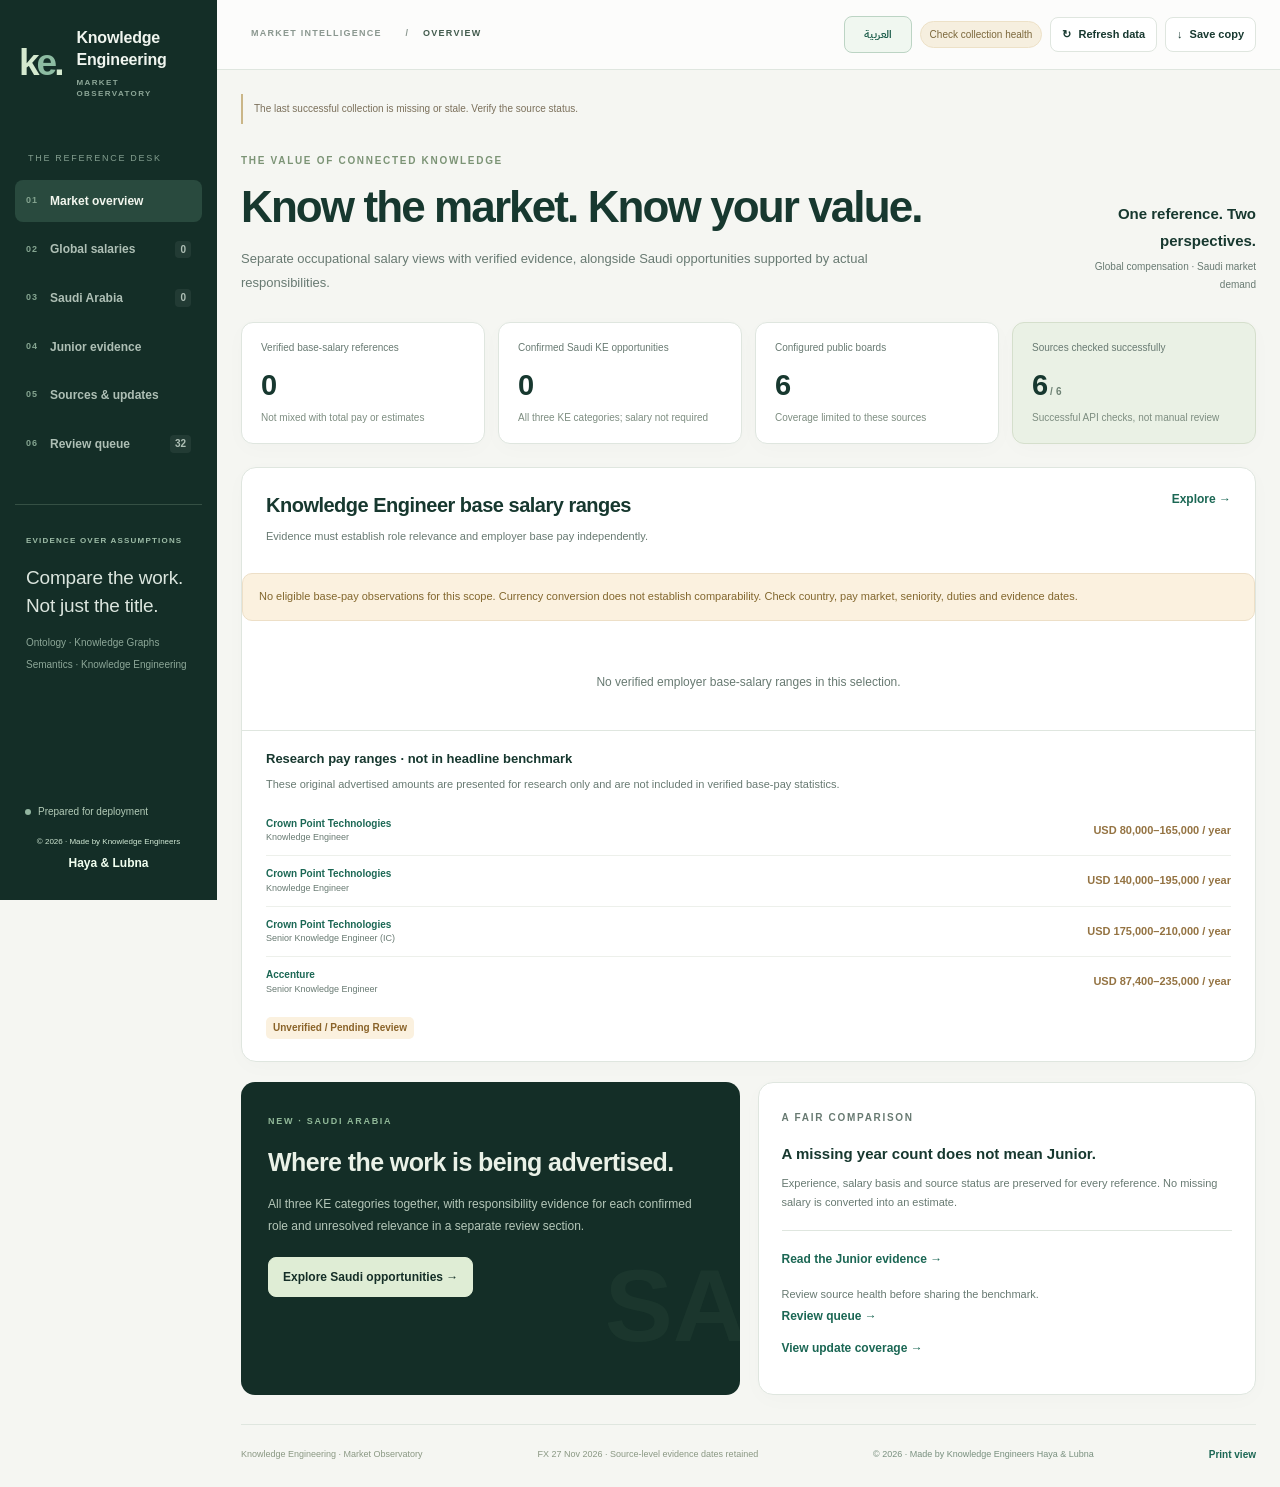
==== commit eddab77d: "Refresh knowledge engineering market evidence" ====
--- a/public/index.html
+++ b/public/index.html
@@ -232,7 +232,7 @@
 <dialog id="detail-dialog" aria-labelledby="detail-heading"><header class="dialog-header"><span class="eyebrow" data-i18n="ROLE & SOURCE RECORD">ROLE &amp; SOURCE RECORD</span><button class="button square" data-close="detail-dialog" aria-label="Close details">×</button></header><div id="detail-body"></div></dialog>
 <dialog id="compare-dialog" aria-labelledby="compare-heading"><header class="dialog-header"><h2 id="compare-heading" data-i18n="Compare the evidence">Compare the evidence</h2><button class="button square" data-close="compare-dialog" aria-label="Close comparison">×</button></header><div id="compare-body"></div></dialog>
 <div class="toast" id="toast" role="status" hidden></div>
-<script type="application/json" id="seed-data">{"schemaVersion": 2, "meta": {"product": "Knowledge Engineering | Market Observatory", "preparedAt": "2026-10-20", "publishedAt": "2026-11-26T15:21:38Z", "lastAttemptAt": "2026-11-26T15:21:38Z", "lastSuccessfulCollectionAt": "2026-11-26T15:21:38Z", "lastContentChangeAt": "2026-11-19T14:28:08Z", "automationActivated": true, "repositoryUrl": "https://github.com/iHaya-7/ke-market-observatory", "dataVersion": "215e4ac7b900c281", "schedule": "Daily, approximately 08:17 Asia/Riyadh", "pollSeconds": 300, "staleAfterHours": 48, "coverage": "Configured public employer/recruiter boards only. Not an exhaustive search of LinkedIn or the entire market.", "initialDatasetNote": "13 imported salary references and 8 Saudi saved postings. Sources differ in verification and availability; see individual records.", "lastRunSummary": {"reviewItems": 32, "sourcesOK": 6, "sourcesTotal": 6, "newRecords": 0, "changes": 0}}, "fx": {"rates": {"SAR": 1, "USD": 3.75, "GBP": 4.913908, "EUR": 4.115633}, "date": "2026-11-26", "source": "https://frankfurter.dev/", "label": "Frankfurter reference rates, cross-converted through the configured USD/SAR assumption.", "usdSar": 3.75, "usdSarBasis": "Fixed conversion assumption inherited from the original reference. Review periodically.", "status": "Updated", "lastAttemptAt": "2026-11-26T15:21:38Z", "error": null}, "records": [{"id": "KE-001", "company": "Crown Point Technologies", "title": "Knowledge Engineer", "country": "United States", "city": "Columbia, Maryland", "region": "global", "level": "Mid", "levelBasis": "Analyst grouping from the stated 3-7 year requirement; not an employer grade", "experience": "3-7 years in semantic technologies or knowledge modeling", "expMin": 3, "expMax": 7, "family": "Knowledge Engineer", "relevance": "Core KE", "skills": ["Ontology", "Knowledge Graphs", "RDF", "OWL", "SPARQL", "Protege"], "summary": "Design knowledge models, prototype graphs, and translate pharmaceutical data requirements into semantic structures.", "notes": "A separate pharmaceutical role, not the digital-engineering posting at the same employer.", "restrictions": "US work authorization required without current or future sponsorship.", "salaryMin": 80000, "salaryMax": 165000, "currency": "USD", "period": "Annual", "compensation": "Advertised pay; base/total not verified", "evidenceType": "employer", "sourceLabel": "Crown Point / Gusto", "sourceUrl": "https://jobs.gusto.com/postings/crown-point-technologies-llc-knowledge-engineer-42df2cf6-61bc-4c3c-87c6-133c66f28800", "extraUrl": "", "evidenceMethod": "Imported curated reference: Employer page reviewed", "evidenceDate": "2026-10-20", "salaryVerifiedAt": "2026-10-20", "postedAt": null, "firstSeenAt": null, "lastSeenAt": null, "listingStatus": "Historical reference", "statusNote": "Source page accessible; vacancy status not independently confirmed", "collection": "curated", "sourceId": null, "exactTitle": true, "reviewRequired": true, "salaryEligible": false, "origin": "Previous research HTML; not independently re-researched during this build.", "summaryAr": "\u062a\u0635\u0645\u064a\u0645 \u0646\u0645\u0627\u0630\u062c \u0645\u0639\u0631\u0641\u0629 \u0648\u0625\u0646\u0634\u0627\u0621 \u0646\u0645\u0627\u0630\u062c \u0623\u0648\u0644\u064a\u0629 \u0644\u0644\u0631\u0633\u0648\u0645 \u0627\u0644\u0628\u064a\u0627\u0646\u064a\u0629 \u0627\u0644\u0645\u0639\u0631\u0641\u064a\u0629 \u0648\u062a\u062d\u0648\u064a\u0644 \u0645\u062a\u0637\u0644\u0628\u0627\u062a \u0628\u064a\u0627\u0646\u0627\u062a \u0627\u0644\u0623\u062f\u0648\u064a\u0629 \u0625\u0644\u0649 \u0647\u064a\u0627\u0643\u0644 \u062f\u0644\u0627\u0644\u064a\u0629.", "roleDecision": "approved", "roleReviewReason": "Manually curated reference; review original evidence for exact fit.", "salaryBasis": "unknown", "salaryBasisVerified": false, "reviewReason": "Verify whether this disclosed amount is base salary or total compensation using the original employer posting."}, {"id": "KE-002", "company": "Crown Point Technologies", "title": "Knowledge Engineer", "country": "United States", "city": "Columbia, MD / Reston, VA / Washington, DC", "region": "global", "level": "Not specified", "levelBasis": "No explicit level or numeric experience band", "experience": "Not specified", "expMin": null, "expMax": null, "family": "Knowledge Engineer", "relevance": "Core KE", "skills": ["Ontology", "BFO", "CCO", "RDF", "RDFS", "OWL", "SPARQL", "SHACL", "SKOS"], "summary": "Map engineering terminology and source-system data into canonical ontologies and reusable semantic models.", "notes": "Requires practical modeling experience despite not giving a year count. This is not evidence of a Junior salary.", "restrictions": "US government customer; active clearance preferred, not required for consideration.", "salaryMin": 140000, "salaryMax": 195000, "currency": "USD", "period": "Annual", "compensation": "Advertised pay; base/total not verified", "evidenceType": "employer", "sourceLabel": "Crown Point / Gusto", "sourceUrl": "https://jobs.gusto.com/postings/crown-point-technologies-llc-knowledge-engineer-90e9d48f-10dd-4736-8e27-3ce702947b42", "extraUrl": "", "evidenceMethod": "Imported curated reference: Employer page reviewed", "evidenceDate": "2026-10-20", "salaryVerifiedAt": "2026-10-20", "postedAt": null, "firstSeenAt": null, "lastSeenAt": null, "listingStatus": "Historical reference", "statusNote": "Source page accessible; vacancy status not independently confirmed", "collection": "curated", "sourceId": null, "exactTitle": true, "reviewRequired": true, "salaryEligible": false, "origin": "Previous research HTML; not independently re-researched during this build.", "summaryAr": "\u0631\u0628\u0637 \u0627\u0644\u0645\u0635\u0637\u0644\u062d\u0627\u062a \u0627\u0644\u0647\u0646\u062f\u0633\u064a\u0629 \u0648\u0628\u064a\u0627\u0646\u0627\u062a \u0627\u0644\u0623\u0646\u0638\u0645\u0629 \u0627\u0644\u0645\u0635\u062f\u0631\u064a\u0629 \u0628\u0623\u0646\u0637\u0648\u0644\u0648\u062c\u064a\u0627\u062a \u0645\u0648\u062d\u0651\u062f\u0629 \u0648\u0646\u0645\u0627\u0630\u062c \u062f\u0644\u0627\u0644\u064a\u0629 \u0642\u0627\u0628\u0644\u0629 \u0644\u0625\u0639\u0627\u062f\u0629 \u0627\u0644\u0627\u0633\u062a\u062e\u062f\u0627\u0645.", "roleDecision": "approved", "roleReviewReason": "Manually curated reference; review original evidence for exact fit.", "salaryBasis": "unknown", "salaryBasisVerified": false, "reviewReason": "Verify whether this disclosed amount is base salary or total compensation using the original employer posting."}, {"id": "KE-003", "company": "Crown Point Technologies", "title": "Knowledge Graph Engineer", "country": "United States", "city": "Northern VA / Washington, DC / Bethesda, MD / Colorado Springs, CO", "region": "global", "level": "Not specified", "levelBasis": "Description explicitly states All Levels; salary is not split by grade", "experience": "Not specified", "expMin": null, "expMax": null, "family": "Knowledge Graph Engineer", "relevance": "Core KE", "skills": ["Knowledge Graphs", "Ontology", "RDF", "SPARQL", "SHACL", "Entity Resolution", "Semantic Modeling"], "summary": "Integrate document and operational data into entity-centric RDF graphs, with mappings, constraints, and semantic context.", "notes": "All-level range cannot be assigned to a fresh graduate or split into Junior/Senior bands.", "restrictions": "Active Top Secret US government clearance required.", "salaryMin": 105000, "salaryMax": 200000, "currency": "USD", "period": "Annual", "compensation": "Advertised pay; base/total not verified", "evidenceType": "employer", "sourceLabel": "Crown Point / Gusto", "sourceUrl": "https://jobs.gusto.com/postings/crown-point-technologies-llc-knowledge-graph-engineer-9625b52a-b76c-484c-bfed-5ca4e0e1c0ea", "extraUrl": "", "evidenceMethod": "Imported curated reference: Employer page reviewed", "evidenceDate": "2026-10-20", "salaryVerifiedAt": "2026-10-20", "postedAt": null, "firstSeenAt": null, "lastSeenAt": null, "listingStatus": "Historical reference", "statusNote": "Source page accessible; vacancy status not independently confirmed", "collection": "curated", "sourceId": null, "exactTitle": false, "reviewRequired": true, "salaryEligible": false, "origin": "Previous research HTML; not independently re-researched during this build.", "summaryAr": "\u062f\u0645\u062c \u0627\u0644\u0645\u0633\u062a\u0646\u062f\u0627\u062a \u0648\u0627\u0644\u0628\u064a\u0627\u0646\u0627\u062a \u0627\u0644\u062a\u0634\u063a\u064a\u0644\u064a\u0629 \u0641\u064a \u0631\u0633\u0648\u0645 \u0628\u064a\u0627\u0646\u064a\u0629 RDF \u062a\u0631\u062a\u0643\u0632 \u0639\u0644\u0649 \u0627\u0644\u0643\u064a\u0627\u0646\u0627\u062a\u060c \u0645\u0639 \u0631\u0628\u0637 \u0627\u0644\u0628\u064a\u0627\u0646\u0627\u062a \u0648\u0627\u0644\u0642\u064a\u0648\u062f \u0648\u0627\u0644\u0633\u064a\u0627\u0642 \u0627\u0644\u062f\u0644\u0627\u0644\u064a.", "roleDecision": "approved", "roleReviewReason": "Manually curated reference; review original evidence for exact fit.", "salaryBasis": "unknown", "salaryBasisVerified": false, "reviewReason": "Verify whether this disclosed amount is base salary or total compensation using the original employer posting."}, {"id": "KE-004", "company": "Crown Point Technologies", "title": "Senior Knowledge Engineer (IC)", "country": "United States", "city": "Sterling, Virginia / Aurora, Colorado", "region": "global", "level": "Senior", "levelBasis": "Senior is explicit in the advertised title", "experience": "Not specified", "expMin": null, "expMax": null, "family": "Knowledge Engineer", "relevance": "Core KE", "skills": ["Knowledge Graphs", "Ontology", "Semantic Modeling", "RDF", "OWL", "SHACL", "GraphRAG"], "summary": "Build semantic models and knowledge-driven applications for complex mission and engineering data.", "notes": "IC here refers to the Intelligence Community context, not proof of an individual-contributor career grade. No numeric years requirement is stated.", "restrictions": "Active Top Secret US government clearance required.", "salaryMin": 175000, "salaryMax": 210000, "currency": "USD", "period": "Annual", "compensation": "Advertised pay; base/total not verified", "evidenceType": "employer", "sourceLabel": "Crown Point / Gusto", "sourceUrl": "https://jobs.gusto.com/postings/crown-point-technologies-llc-senior-knowledge-engineer-ic-d0b6b445-f68e-44ae-b5d7-22cb9c6dd6c8", "extraUrl": "", "evidenceMethod": "Imported curated reference: Employer page reviewed", "evidenceDate": "2026-10-20", "salaryVerifiedAt": "2026-10-20", "postedAt": null, "firstSeenAt": null, "lastSeenAt": null, "listingStatus": "Historical reference", "statusNote": "Source page accessible; vacancy status not independently confirmed", "collection": "curated", "sourceId": null, "exactTitle": false, "reviewRequired": true, "salaryEligible": false, "origin": "Previous research HTML; not independently re-researched during this build.", "summaryAr": "\u0625\u0646\u0634\u0627\u0621 \u0646\u0645\u0627\u0630\u062c \u062f\u0644\u0627\u0644\u064a\u0629 \u0648\u062a\u0637\u0628\u064a\u0642\u0627\u062a \u062a\u0639\u062a\u0645\u062f \u0639\u0644\u0649 \u0627\u0644\u0645\u0639\u0631\u0641\u0629 \u0644\u0645\u0639\u0627\u0644\u062c\u0629 \u0628\u064a\u0627\u0646\u0627\u062a \u0647\u0646\u062f\u0633\u064a\u0629 \u0648\u0645\u0624\u0633\u0633\u064a\u0629 \u0645\u0639\u0642\u062f\u0629.", "roleDecision": "approved", "roleReviewReason": "Manually curated reference; review original evidence for exact fit.", "salaryBasis": "unknown", "salaryBasisVerified": false, "reviewReason": "Verify whether this disclosed amount is base salary or total compensation using the original employer posting."}, {"id": "KE-005", "company": "Samba TV", "title": "Ontology Engineer-Knowledge Graph & Identity", "country": "United States", "city": "New York City, New York", "region": "global", "level": "Mid", "levelBasis": "Analyst grouping from the 2-4 year requirement; not explicitly Junior", "experience": "2-4 years in KG development, semantic modeling, ontology, or a related field", "expMin": 2, "expMax": 4, "family": "Ontology / Ontologist", "relevance": "Core KE", "skills": ["Ontology", "RDF", "RDFS", "OWL", "SHACL", "SPARQL", "Python", "Entity Resolution", "Databricks"], "summary": "Implement ontology schemas and validation, and build event-to-graph derivation pipelines under a Senior Ontologist.", "notes": "A hands-on implementation role. The employer page reviewed names New York City; search-index location snippets can differ.", "restrictions": "Bachelor's degree required; master's preferred. Sponsorship not specified.", "salaryMin": 150000, "salaryMax": 180000, "currency": "USD", "period": "Annual", "compensation": "Advertised pay; base/total not verified", "evidenceType": "employer", "sourceLabel": "Samba TV / Lever", "sourceUrl": "https://jobs.lever.co/sambatv/7810c712-4c27-4161-9c1b-96353a210421", "extraUrl": "", "evidenceMethod": "Imported curated reference: Employer page reviewed", "evidenceDate": "2026-10-20", "salaryVerifiedAt": "2026-10-20", "postedAt": null, "firstSeenAt": "2026-10-20T16:33:42Z", "lastSeenAt": "2026-11-17T14:29:25Z", "listingStatus": "Not in latest feed", "statusNote": "Not seen in a complete successful feed. Last-seen date retained; this is not a confirmed vacancy closure.", "collection": "curated", "sourceId": "lever-sambatv", "exactTitle": false, "reviewRequired": true, "salaryEligible": false, "origin": "Previous research HTML; not independently re-researched during this build.", "summaryAr": "\u062a\u0646\u0641\u064a\u0630 \u0645\u062e\u0637\u0637\u0627\u062a \u0627\u0644\u0623\u0646\u0637\u0648\u0644\u0648\u062c\u064a\u0627 \u0648\u0627\u0644\u062a\u062d\u0642\u0642 \u0645\u0646\u0647\u0627 \u0648\u0628\u0646\u0627\u0621 \u062e\u0637\u0648\u0637 \u0645\u0639\u0627\u0644\u062c\u0629 \u062a\u062d\u0648\u0644 \u0627\u0644\u0623\u062d\u062f\u0627\u062b \u0625\u0644\u0649 Knowledge Graph \u062a\u062d\u062a \u0625\u0634\u0631\u0627\u0641 \u062e\u0628\u064a\u0631 \u0623\u0646\u0637\u0648\u0644\u0648\u062c\u064a\u0627 \u0623\u0648\u0644.", "roleDecision": "approved", "roleReviewReason": "Manually curated reference; review original evidence for exact fit.", "salaryBasis": "unknown", "salaryBasisVerified": false, "reviewReason": "Verify whether this disclosed amount is base salary or total compensation using the original employer posting.", "missingChecks": 9}, {"id": "KE-006", "company": "Samba TV", "title": "Senior Ontologist - Knowledge Graph & Identity", "country": "United States", "city": "New York City, New York", "region": "global", "level": "Senior", "levelBasis": "Senior is explicit in the title", "experience": "5-8 years in ontology engineering, semantic modeling, or KG development", "expMin": 5, "expMax": 8, "family": "Ontology / Ontologist", "relevance": "Core KE", "skills": ["Ontology", "Knowledge Graphs", "OWL", "RDF", "SPARQL", "SHACL", "GraphRAG", "Entity Resolution"], "summary": "Own production ontologies, validation standards, versioning, graph pipelines, and mentoring of ontology engineers.", "notes": "Strong responsibility match to the reference JD, particularly design governance and internal capability building.", "restrictions": "Bachelor's degree required; master's or PhD strongly preferred.", "salaryMin": 180000, "salaryMax": 230000, "currency": "USD", "period": "Annual", "compensation": "Advertised pay; base/total not verified", "evidenceType": "employer", "sourceLabel": "Samba TV / Lever", "sourceUrl": "https://jobs.lever.co/sambatv/24ff7e8b-bec7-453e-9356-3e5ff843431a", "extraUrl": "", "evidenceMethod": "Imported curated reference: Employer page reviewed", "evidenceDate": "2026-10-20", "salaryVerifiedAt": "2026-10-20", "postedAt": null, "firstSeenAt": "2026-10-20T16:33:42Z", "lastSeenAt": "2026-11-17T14:29:25Z", "listingStatus": "Not in latest feed", "statusNote": "Not seen in a complete successful feed. Last-seen date retained; this is not a confirmed vacancy closure.", "collection": "curated", "sourceId": "lever-sambatv", "exactTitle": false, "reviewRequired": true, "salaryEligible": false, "origin": "Previous research HTML; not independently re-researched during this build.", "summaryAr": "\u0642\u064a\u0627\u062f\u0629 \u062a\u0635\u0645\u064a\u0645 \u0627\u0644\u0623\u0646\u0637\u0648\u0644\u0648\u062c\u064a\u0627\u062a \u0627\u0644\u0625\u0646\u062a\u0627\u062c\u064a\u0629 \u0648\u0645\u0639\u0627\u064a\u064a\u0631 \u0627\u0644\u062a\u062d\u0642\u0642 \u0648\u0627\u0644\u0625\u0635\u062f\u0627\u0631\u0627\u062a \u0648\u062e\u0637\u0648\u0637 Graph \u0648\u062a\u0648\u062c\u064a\u0647 \u0645\u0647\u0646\u062f\u0633\u064a \u0627\u0644\u0623\u0646\u0637\u0648\u0644\u0648\u062c\u064a\u0627.", "roleDecision": "approved", "roleReviewReason": "Manually curated reference; review original evidence for exact fit.", "salaryBasis": "unknown", "salaryBasisVerified": false, "reviewReason": "Verify whether this disclosed amount is base salary or total compensation using the original employer posting.", "missingChecks": 9}, {"id": "KE-007", "company": "Apple", "title": "AI Data & Knowledge Engineer", "country": "United States", "city": "Cupertino, California (listing shows two work locations)", "region": "global", "level": "Mid", "levelBasis": "Analyst grouping from the 5+ year minimum; employer title does not say Senior", "experience": "5+ years designing and maintaining scalable data solutions", "expMin": 5, "expMax": null, "family": "AI + Knowledge Engineer", "relevance": "Applied KG / AI", "skills": ["Semantic Layer", "Ontology", "Knowledge Graphs", "RAG", "Metadata", "Vector Search", "Python", "SQL"], "summary": "Build semantic and knowledge layers, RAG-ready pipelines, and enterprise knowledge models for agentic applications.", "notes": "Broader data/AI role, not a pure Ontology Engineer. Salary and requirements were retrieved from the indexed official Apple page; direct rendering requires JavaScript. Base-salary characterization retained from prior official source assessment.", "restrictions": "No global-remote or Saudi eligibility inferred.", "salaryMin": 149200, "salaryMax": 249000, "currency": "USD", "period": "Annual", "compensation": "Base salary", "evidenceType": "employer", "sourceLabel": "Apple Careers", "sourceUrl": "https://jobs.apple.com/en-us/details/200683351-0836/ai-data-knowledge-engineer?team=SLDEV", "extraUrl": "", "evidenceMethod": "Imported curated reference: Indexed official employer page", "evidenceDate": "2026-10-20", "salaryVerifiedAt": "2026-10-20", "postedAt": null, "firstSeenAt": null, "lastSeenAt": null, "listingStatus": "Historical reference", "statusNote": "Official page indexed; current application status not independently confirmed", "collection": "curated", "sourceId": null, "exactTitle": false, "reviewRequired": false, "salaryEligible": true, "origin": "Previous research HTML; not independently re-researched during this build.", "summaryAr": "\u0628\u0646\u0627\u0621 \u0637\u0628\u0642\u0627\u062a \u0627\u0644\u0645\u0639\u0631\u0641\u0629 \u0648\u0627\u0644\u062f\u0644\u0627\u0644\u0627\u062a \u0648\u062e\u0637\u0648\u0637 \u0627\u0644\u0628\u064a\u0627\u0646\u0627\u062a \u0627\u0644\u062f\u0627\u0639\u0645\u0629 \u0644\u0640RAG \u0648\u0627\u0644\u0646\u0645\u0627\u0630\u062c \u0627\u0644\u0645\u0639\u0631\u0641\u064a\u0629 \u0627\u0644\u0645\u0624\u0633\u0633\u064a\u0629 \u0644\u062a\u0637\u0628\u064a\u0642\u0627\u062a \u0627\u0644\u0648\u0643\u0644\u0627\u0621 \u0627\u0644\u0630\u0643\u064a\u064a\u0646.", "roleDecision": "approved", "roleReviewReason": "Manually curated reference; review original evidence for exact fit.", "salaryBasis": "base", "salaryBasisVerified": true}, {"id": "KE-008", "company": "Accenture", "title": "Senior Knowledge Engineer", "country": "United States", "city": "Columbus, Ohio (Ohio salary band selected)", "region": "global", "level": "Senior", "levelBasis": "Senior title; employer also labels Knowledge Engineering Manager", "experience": "4+ years in KG technologies; 2+ years in several semantic and agentic areas", "expMin": 4, "expMax": null, "family": "Knowledge Engineer", "relevance": "Core KE", "skills": ["Ontology", "Knowledge Graphs", "Semantic Modeling", "RDF", "OWL", "SPARQL", "Neo4j", "SHACL", "RAG"], "summary": "Lead enterprise graph architecture, ontology governance, domain workshops, and integration with agentic AI.", "notes": "One requisition, one geographic pay band. Other state ranges are not counted as extra jobs. The stated anticipated posting end was 5 October 2026; retained as a salary reference, not a confirmed open vacancy.", "restrictions": "US work authorization without present or future sponsorship. Degree-equivalence experience rules apply separately.", "salaryMin": 87400, "salaryMax": 235000, "currency": "USD", "period": "Annual", "compensation": "Advertised pay; base/total not verified", "evidenceType": "employer", "sourceLabel": "Accenture Careers", "sourceUrl": "https://www.accenture.com/us-en/careers/jobdetails?id=R00347287_en", "extraUrl": "", "evidenceMethod": "Imported curated reference: Employer page reviewed", "evidenceDate": "2026-10-20", "salaryVerifiedAt": "2026-10-20", "postedAt": null, "firstSeenAt": null, "lastSeenAt": null, "listingStatus": "Historical reference", "statusNote": "Employer page accessible; anticipated posting-end date has passed", "collection": "curated", "sourceId": null, "exactTitle": false, "reviewRequired": true, "salaryEligible": false, "origin": "Previous research HTML; not independently re-researched during this build.", "summaryAr": "\u0642\u064a\u0627\u062f\u0629 \u0645\u0639\u0645\u0627\u0631\u064a\u0629 Enterprise Knowledge Graph \u0648\u062d\u0648\u0643\u0645\u0629 \u0627\u0644\u0623\u0646\u0637\u0648\u0644\u0648\u062c\u064a\u0627 \u0648\u0648\u0631\u0634 \u0627\u0644\u0639\u0645\u0644 \u0648\u0631\u0628\u0637\u0647\u0627 \u0628\u062d\u0644\u0648\u0644 Agentic AI.", "roleDecision": "approved", "roleReviewReason": "Manually curated reference; review original evidence for exact fit.", "salaryBasis": "unknown", "salaryBasisVerified": false, "reviewReason": "Verify whether this disclosed amount is base salary or total compensation using the original employer posting."}, {"id": "KE-009", "company": "Nearform", "title": "Knowledge Graph Engineer", "country": "United Kingdom", "city": "UK; city not specified", "region": "global", "level": "Not specified", "levelBasis": "No explicit level or numeric experience band", "experience": "Not specified", "expMin": null, "expMax": null, "family": "Knowledge Graph Engineer", "relevance": "Applied KG / AI", "skills": ["Knowledge Graphs", "Python", "AWS", "Data Engineering", "SPARQL"], "summary": "Deliver knowledge-graph-enabled data solutions with production Python, cloud pipelines, and enterprise data platforms.", "notes": "Only a starting salary is published; no upper bound is invented. Employer posting text remains in the search index, but the live URL redirects to the careers board.", "restrictions": "UK-based applicants; visa sponsorship not available.", "salaryMin": 75000, "salaryMax": null, "currency": "GBP", "period": "Annual", "compensation": "Advertised pay; base/total not verified", "evidenceType": "employer", "sourceLabel": "Nearform / Greenhouse (indexed posting)", "sourceUrl": "https://job-boards.greenhouse.io/nearform/jobs/7799525003", "extraUrl": "", "evidenceMethod": "Imported curated reference: Indexed official employer page", "evidenceDate": "2026-10-20", "salaryVerifiedAt": "2026-10-20", "postedAt": null, "firstSeenAt": null, "lastSeenAt": null, "listingStatus": "Historical reference", "statusNote": "Historical / original vacancy URL redirects", "collection": "curated", "sourceId": null, "exactTitle": false, "reviewRequired": true, "salaryEligible": false, "origin": "Previous research HTML; not independently re-researched during this build.", "summaryAr": "\u062a\u0637\u0648\u064a\u0631 \u062d\u0644\u0648\u0644 \u0628\u064a\u0627\u0646\u0627\u062a \u062a\u0639\u062a\u0645\u062f \u0639\u0644\u0649 Knowledge Graph \u0628\u0627\u0633\u062a\u062e\u062f\u0627\u0645 Python \u0648\u062e\u0637\u0648\u0637 \u0628\u064a\u0627\u0646\u0627\u062a \u0633\u062d\u0627\u0628\u064a\u0629 \u0648\u0645\u0646\u0635\u0627\u062a \u0645\u0624\u0633\u0633\u064a\u0629.", "roleDecision": "approved", "roleReviewReason": "Manually curated reference; review original evidence for exact fit.", "salaryBasis": "unknown", "salaryBasisVerified": false, "reviewReason": "Verify whether this disclosed amount is base salary or total compensation using the original employer posting."}, {"id": "KE-010", "company": "Booz Allen Hamilton", "title": "Palantir Foundry Ontology Engineer, Junior", "country": "United States", "city": "McLean, Virginia", "region": "global", "level": "Junior", "levelBasis": "Junior explicitly appears in the reposted title", "experience": "1+ years in software, data, or platform engineering", "expMin": 1, "expMax": null, "family": "Ontology / Ontologist", "relevance": "Applied KG / AI", "skills": ["Palantir Foundry", "Ontology", "Python", "TypeScript", "Data Pipelines", "AIP"], "summary": "Translate mission needs into Foundry ontologies, applications, and production data pipelines.", "notes": "A named Junior role, but this broad range is not a verified starting offer. Foundry ontology work is not identical to RDF/OWL ontology engineering. Primary employer record for this exact Junior posting was not recovered.", "restrictions": "Ability to obtain Secret clearance; relevant degree and Foundry/AIP credential.", "salaryMin": 69400, "salaryMax": 158000, "currency": "USD", "period": "Annual", "compensation": "Reposted salary range; original employer disclosure not reverified", "evidenceType": "reposted", "sourceLabel": "CareerBuilder; corroborated by SimplyHired", "sourceUrl": "https://www.careerbuilder.com/job-details/palantir-foundry-ontology-engineer-junior-mclean-va--53559ae6-7aaf-49b1-a025-abadf4a9fdec", "extraUrl": "https://www.simplyhired.com/job/-G4qHEmzRaNDKAgZooANf6T7PjBS9xlp6oyVwbCo3k7_Sakipzr9Og", "evidenceMethod": "Imported curated reference: Third-party repost (indexed)", "evidenceDate": "2026-10-20", "salaryVerifiedAt": "2026-10-20", "postedAt": null, "firstSeenAt": null, "lastSeenAt": null, "listingStatus": "Historical reference", "statusNote": "Historical repost; current vacancy not confirmed", "collection": "curated", "sourceId": null, "exactTitle": false, "reviewRequired": false, "salaryEligible": false, "origin": "Previous research HTML; not independently re-researched during this build.", "summaryAr": "\u062a\u0631\u062c\u0645\u0629 \u0627\u0644\u0627\u062d\u062a\u064a\u0627\u062c\u0627\u062a \u0627\u0644\u062a\u0634\u063a\u064a\u0644\u064a\u0629 \u0625\u0644\u0649 \u0623\u0646\u0637\u0648\u0644\u0648\u062c\u064a\u0627\u062a Palantir Foundry \u0648\u062a\u0637\u0628\u064a\u0642\u0627\u062a \u0648\u062e\u0637\u0648\u0637 \u0628\u064a\u0627\u0646\u0627\u062a \u062a\u0634\u063a\u064a\u0644\u064a\u0629.", "roleDecision": "approved", "roleReviewReason": "Manually curated reference; review original evidence for exact fit.", "salaryBasis": "unverified", "salaryBasisVerified": false}, {"id": "KE-011", "company": "Rancho BioSciences", "title": "Scientist/Sr Scientist - Ontology - Europe - Remote", "country": "Europe (unspecified)", "city": "European remote role; London listed by aggregator", "region": "global", "level": "Senior", "levelBasis": "Scientist / Sr Scientist title spans grades; no numeric band confirmed", "experience": "Not specified", "expMin": null, "expMax": null, "family": "Ontology / Ontologist", "relevance": "Core KE", "skills": ["Ontology", "OWL", "RDF", "SKOS", "Controlled Vocabularies", "FAIR"], "summary": "Create biomedical ontologies, harmonize scientific data, and maintain terminology and modeling standards.", "notes": "EUR amount comes from a third-party reproduction; the original employer salary page was not recovered. A separate repost omits the currency. Excluded from employer-only statistics.", "restrictions": "Life-sciences expertise; advanced degree or relevant equivalent experience.", "salaryMin": 75000, "salaryMax": 90000, "currency": "EUR", "period": "Annual", "compensation": "Advertised salary; base/total not explicitly distinguished", "evidenceType": "reposted", "sourceLabel": "Jobilize / SimplyHired reposts", "sourceUrl": "https://www.jobilize.com/job/gb-london-scientist-sr-ontology-europe-remote-rancho-biosciences-hiring", "extraUrl": "https://www.simplyhired.co.uk/job/Y1ckm8zpHjS6C6eBlFPW57Iy_cd6LU-_bQq-voeilOU-ScsoPIVtpw", "evidenceMethod": "Imported curated reference: Third-party repost (indexed)", "evidenceDate": "2026-10-20", "salaryVerifiedAt": "2026-10-20", "postedAt": null, "firstSeenAt": null, "lastSeenAt": null, "listingStatus": "Historical reference", "statusNote": "Historical repost; current vacancy not confirmed", "collection": "curated", "sourceId": null, "exactTitle": false, "reviewRequired": false, "salaryEligible": false, "origin": "Previous research HTML; not independently re-researched during this build.", "summaryAr": "\u062a\u0635\u0645\u064a\u0645 \u0623\u0646\u0637\u0648\u0644\u0648\u062c\u064a\u0627\u062a \u0637\u0628\u064a\u0629 \u062d\u064a\u0648\u064a\u0629 \u0648\u062a\u0648\u062d\u064a\u062f \u0627\u0644\u0628\u064a\u0627\u0646\u0627\u062a \u0627\u0644\u0639\u0644\u0645\u064a\u0629 \u0648\u0627\u0644\u062d\u0641\u0627\u0638 \u0639\u0644\u0649 \u0645\u0639\u0627\u064a\u064a\u0631 \u0627\u0644\u0645\u0635\u0637\u0644\u062d\u0627\u062a \u0648\u0627\u0644\u0646\u0645\u0630\u062c\u0629.", "roleDecision": "approved", "roleReviewReason": "Manually curated reference; review original evidence for exact fit.", "salaryBasis": "unverified", "salaryBasisVerified": false}, {"id": "KE-012", "company": "Market estimate", "title": "Entry-level Knowledge Engineer", "country": "United States", "city": "US-wide estimate", "region": "global", "level": "Junior", "levelBasis": "Publisher entry-level category; numeric experience window not stated", "experience": "Not specified", "expMin": null, "expMax": null, "family": "Knowledge Engineer", "relevance": "Applied KG / AI", "skills": [], "summary": "Publisher estimate for the entry-level occupation, not a technically matched employer vacancy.", "notes": "Occupation may include work beyond ontology and knowledge graphs. No usable entry-level sample size is disclosed. Not pooled with job-posting salaries.", "restrictions": "Not applicable", "salaryMin": 60000, "salaryMax": 60000, "currency": "USD", "period": "Annual", "compensation": "Publisher salary estimate", "evidenceType": "estimate", "sourceLabel": "Zippia", "sourceUrl": "https://www.zippia.com/salaries/knowledge-engineer/", "extraUrl": "", "evidenceMethod": "Imported curated reference: Salary publisher (indexed)", "evidenceDate": "2026-10-20", "salaryVerifiedAt": "2026-10-20", "postedAt": null, "firstSeenAt": null, "lastSeenAt": null, "listingStatus": "Historical reference", "statusNote": "Estimate, not a vacancy", "collection": "curated", "sourceId": null, "exactTitle": false, "reviewRequired": false, "salaryEligible": false, "origin": "Previous research HTML; not independently re-researched during this build.", "summaryAr": "\u062a\u0642\u062f\u064a\u0631 \u0645\u0646 \u0645\u0646\u0635\u0629 \u0631\u0648\u0627\u062a\u0628 \u0644\u0645\u0633\u0645\u0649 Entry-Level Knowledge Engineer \u0648\u0644\u064a\u0633 \u0625\u0639\u0644\u0627\u0646 \u062a\u0648\u0638\u064a\u0641 \u062a\u0642\u0646\u064a\u064b\u0627 \u0645\u062d\u062f\u062f\u064b\u0627.", "roleDecision": "approved", "roleReviewReason": "Manually curated reference; review original evidence for exact fit.", "salaryBasis": "estimate", "salaryBasisVerified": false}, {"id": "KE-013", "company": "Market estimate", "title": "Entry Level Knowledge Engineer", "country": "United States", "city": "US-wide estimate", "region": "global", "level": "Junior", "levelBasis": "Publisher experience-specific entry-level category", "experience": "Less than 1 year (publisher category)", "expMin": 0, "expMax": 1, "family": "Knowledge Engineer", "relevance": "Applied KG / AI", "skills": [], "summary": "Experience-specific estimate from the publisher, separate from its 10th-percentile statistic.", "notes": "The October page reports $80,316 for less than one year. Technical role match and sample size are not established. Earlier figures from this publisher have changed.", "restrictions": "Not applicable", "salaryMin": 80316, "salaryMax": 80316, "currency": "USD", "period": "Annual", "compensation": "Publisher salary estimate", "evidenceType": "estimate", "sourceLabel": "Salary.com", "sourceUrl": "https://www.salary.com/research/salary/position/knowledge-engineer-salary", "extraUrl": "", "evidenceMethod": "Imported curated reference: Salary publisher page reviewed", "evidenceDate": "2026-10-20", "salaryVerifiedAt": "2026-10-20", "postedAt": null, "firstSeenAt": null, "lastSeenAt": null, "listingStatus": "Historical reference", "statusNote": "Estimate, not a vacancy", "collection": "curated", "sourceId": null, "exactTitle": false, "reviewRequired": false, "salaryEligible": false, "origin": "Previous research HTML; not independently re-researched during this build.", "summaryAr": "\u062a\u0642\u062f\u064a\u0631 \u0631\u0627\u062a\u0628 \u062d\u0633\u0628 \u0633\u0646\u0648\u0627\u062a \u0627\u0644\u062e\u0628\u0631\u0629 \u0645\u0646 \u0645\u0646\u0635\u0629 \u0631\u0648\u0627\u062a\u0628\u060c \u0645\u0646\u0641\u0635\u0644 \u0639\u0646 \u0627\u0644\u0631\u0648\u0627\u062a\u0628 \u0627\u0644\u0645\u0639\u0644\u0646\u0629 \u0644\u062f\u0649 \u0627\u0644\u0634\u0631\u0643\u0627\u062a.", "roleDecision": "approved", "roleReviewReason": "Manually curated reference; review original evidence for exact fit.", "salaryBasis": "estimate", "salaryBasisVerified": false}, {"id": "SA-001", "company": "Cognizant", "title": "Architect", "country": "Saudi Arabia", "city": "Riyadh", "region": "saudi", "level": "Senior", "levelBasis": "Curated from the referenced role; no Junior level inferred from missing years.", "experience": "10+ years", "expMin": 10, "expMax": null, "family": "Related title", "relevance": "Core KE", "skills": ["Ontology", "Knowledge Graph", "Semantic Layer", "RDF", "OWL", "SPARQL", "SHACL", "Neo4j"], "summary": "Own enterprise semantic architecture, ontology design, initial knowledge graph implementation, governance and capability building.", "notes": "Official description and application link visible on 20 October 2026. This is not a confirmation that hiring remains open.", "restrictions": "See original job posting.", "salaryMin": null, "salaryMax": null, "currency": null, "period": null, "compensation": "Not disclosed", "evidenceType": "employer", "sourceLabel": "Employer website", "sourceUrl": "https://careers.cognizant.com/emea-en/jobs/00070372951/architect/", "extraUrl": "https://sa.linkedin.com/jobs/view/4459412871/", "evidenceMethod": "Curated reference; automatic checks have not started.", "evidenceDate": "2026-10-20", "salaryVerifiedAt": null, "postedAt": "2026-09-29", "firstSeenAt": null, "lastSeenAt": null, "listingStatus": "Needs recheck", "statusNote": "Previously visible on the official careers page; not verified open by a fresh ATS feed.", "collection": "curated", "sourceId": null, "exactTitle": false, "reviewRequired": false, "salaryEligible": false, "duplicateGroup": "similar-enterprise-ontology-role", "origin": "Saudi job reference register", "summaryAr": "\u062a\u0635\u0645\u064a\u0645 \u0645\u0639\u0645\u0627\u0631\u064a\u0629 \u0627\u0644\u0623\u0646\u0637\u0648\u0644\u0648\u062c\u064a\u0627 \u0627\u0644\u0645\u0624\u0633\u0633\u064a\u0629 \u0648\u062a\u0646\u0641\u064a\u0630 Knowledge Graph \u0648\u0627\u0644\u062d\u0648\u0643\u0645\u0629 \u0648\u0646\u0642\u0644 \u0627\u0644\u0645\u0639\u0631\u0641\u0629 \u0625\u0644\u0649 \u0627\u0644\u0641\u0631\u0642.", "roleDecision": "approved", "roleReviewReason": "Manually curated reference; review original evidence for exact fit.", "salaryBasis": "none", "salaryBasisVerified": false}, {"id": "SA-002", "company": "Envision Employment Solutions", "title": "Ontology, Knowledge Graph & Semantic Layer Lead", "country": "Saudi Arabia", "city": "Riyadh", "region": "saudi", "level": "Senior", "levelBasis": "Curated from the referenced role; no Junior level inferred from missing years.", "experience": "10+ years", "expMin": 10, "expMax": null, "family": "Related title", "relevance": "Core KE", "skills": ["Ontology", "Knowledge Graph", "Semantic Layer", "RDF", "OWL", "SHACL", "SPARQL"], "summary": "Recruiter-posted enterprise ontology and knowledge graph programme role, spanning design, governance and initial delivery.", "notes": "Client is undisclosed. Similar wording to Cognizant is not proof of the same vacancy; treat as a possible overlap.", "restrictions": "See original job posting.", "salaryMin": null, "salaryMax": null, "currency": null, "period": null, "compensation": "Not disclosed", "evidenceType": "reposted", "sourceLabel": "Recruiter posting / supporting repost", "sourceUrl": "https://sa.linkedin.com/jobs/view/4480149335/", "extraUrl": "https://www.gulftalent.com/saudi-arabia/jobs/ontology-knowledge-graph-and-semantic-layer-lead-647930", "evidenceMethod": "Curated reference; automatic checks have not started.", "evidenceDate": "2026-10-20", "salaryVerifiedAt": null, "postedAt": null, "firstSeenAt": null, "lastSeenAt": null, "listingStatus": "Needs recheck", "statusNote": "Client is undisclosed. Similar wording to Cognizant is not proof of the same vacancy; treat as a possible overlap.", "collection": "curated", "sourceId": null, "exactTitle": false, "reviewRequired": false, "salaryEligible": false, "duplicateGroup": "similar-enterprise-ontology-role", "origin": "Saudi job reference register", "summaryAr": "\u062f\u0648\u0631 \u0642\u064a\u0627\u062f\u064a \u0644\u0644\u0623\u0646\u0637\u0648\u0644\u0648\u062c\u064a\u0627 \u0648\u0627\u0644\u0631\u0633\u0648\u0645 \u0627\u0644\u0628\u064a\u0627\u0646\u064a\u0629 \u0627\u0644\u0645\u0639\u0631\u0641\u064a\u0629 \u0645\u0639\u0644\u0646 \u0628\u0648\u0627\u0633\u0637\u0629 \u0648\u0633\u064a\u0637 \u062a\u0648\u0638\u064a\u0641\u060c \u0648\u064a\u0634\u0645\u0644 \u0627\u0644\u062a\u0635\u0645\u064a\u0645 \u0648\u0627\u0644\u062d\u0648\u0643\u0645\u0629 \u0648\u0627\u0644\u0625\u0637\u0644\u0627\u0642 \u0627\u0644\u0623\u0648\u0644\u064a.", "roleDecision": "approved", "roleReviewReason": "Manually curated reference; review original evidence for exact fit.", "salaryBasis": "none", "salaryBasisVerified": false}, {"id": "SA-003", "company": "Synechron", "title": "Agentic AI Architect", "country": "Saudi Arabia", "city": "Riyadh", "region": "saudi", "level": "Senior", "levelBasis": "Curated from the referenced role; no Junior level inferred from missing years.", "experience": "10+ years", "expMin": 10, "expMax": null, "family": "Related title", "relevance": "Applied KG / AI", "skills": ["GraphRAG", "Knowledge Graph", "Agentic AI", "RAG", "Python"], "summary": "Enterprise AI architecture with multi-agent systems, GraphRAG, retrieval and production delivery.", "notes": "Role details retained from the shared job screenshot. Current LinkedIn availability was not independently verified. Broader than ontology engineering.", "restrictions": "See original job posting.", "salaryMin": null, "salaryMax": null, "currency": null, "period": null, "compensation": "Not disclosed", "evidenceType": "reposted", "sourceLabel": "User-shared job screenshot / LinkedIn", "sourceUrl": "https://sa.linkedin.com/jobs/view/4469304467/", "extraUrl": "", "evidenceMethod": "Curated reference; automatic checks have not started.", "evidenceDate": "2026-09-23", "salaryVerifiedAt": null, "postedAt": null, "firstSeenAt": null, "lastSeenAt": null, "listingStatus": "Needs recheck", "statusNote": "Role details retained from the shared job screenshot. Current LinkedIn availability was not independently verified. Broader than ontology engineering.", "collection": "curated", "sourceId": null, "exactTitle": false, "reviewRequired": false, "salaryEligible": false, "duplicateGroup": null, "origin": "Saudi job reference register", "summaryAr": "\u0645\u0639\u0645\u0627\u0631\u064a\u0629 \u0630\u0643\u0627\u0621 \u0627\u0635\u0637\u0646\u0627\u0639\u064a \u0645\u0624\u0633\u0633\u064a\u0629 \u062a\u0634\u0645\u0644 \u0627\u0644\u0623\u0646\u0638\u0645\u0629 \u0645\u062a\u0639\u062f\u062f\u0629 \u0627\u0644\u0648\u0643\u0644\u0627\u0621 \u0648GraphRAG \u0648\u0627\u0644\u0627\u0633\u062a\u0631\u062c\u0627\u0639 \u0648\u0627\u0644\u062a\u0634\u063a\u064a\u0644 \u0627\u0644\u0625\u0646\u062a\u0627\u062c\u064a.", "roleDecision": "approved", "roleReviewReason": "Manually curated reference; review original evidence for exact fit.", "salaryBasis": "none", "salaryBasisVerified": false}, {"id": "SA-004", "company": "Robusta / RTG", "title": "Senior Data Engineer - Hybrid - KSA - (10-12 Months)", "country": "Saudi Arabia", "city": "Jeddah", "region": "saudi", "level": "Senior", "levelBasis": "Curated from the referenced role; no Junior level inferred from missing years.", "experience": "5+ years; including 2+ leading lakehouse implementations", "expMin": 5, "expMax": null, "family": "Related title", "relevance": "Applied KG / AI", "skills": ["Knowledge Graph", "Ontology", "Data Lineage", "Unstructured Data"], "summary": "Build an AI-ready lakehouse and ingestion pipelines that support knowledge graph systems and semantic reasoning.", "notes": "Requirements supported by a third-party repost. Employer page is script-rendered; current availability is unconfirmed. Contract duration is not years of experience.", "restrictions": "See original job posting.", "salaryMin": null, "salaryMax": null, "currency": null, "period": null, "compensation": "Not disclosed", "evidenceType": "reposted", "sourceLabel": "Employer ATS link / third-party evidence", "sourceUrl": "https://apply.workable.com/robusta/j/D8EA0BA357", "extraUrl": "https://builtin.com/job/senior-data-engineer-hybrid-ksa-10-12-months-rtg/9369995", "evidenceMethod": "Curated reference; automatic checks have not started.", "evidenceDate": "2026-10-20", "salaryVerifiedAt": null, "postedAt": null, "firstSeenAt": null, "lastSeenAt": null, "listingStatus": "Needs recheck", "statusNote": "Requirements supported by a third-party repost. Employer page is script-rendered; current availability is unconfirmed. Contract duration is not years of experience.", "collection": "curated", "sourceId": null, "exactTitle": false, "reviewRequired": false, "salaryEligible": false, "duplicateGroup": null, "origin": "Saudi job reference register", "summaryAr": "\u0628\u0646\u0627\u0621 Lakehouse \u0648\u062e\u0637\u0648\u0637 \u0625\u062f\u062e\u0627\u0644 \u0628\u064a\u0627\u0646\u0627\u062a \u0644\u062f\u0639\u0645 Knowledge Graph \u0648\u0623\u0646\u0638\u0645\u0629 \u0627\u0644\u0627\u0633\u062a\u062f\u0644\u0627\u0644 \u0627\u0644\u062f\u0644\u0627\u0644\u064a.", "roleDecision": "approved", "roleReviewReason": "Manually curated reference; review original evidence for exact fit.", "salaryBasis": "none", "salaryBasisVerified": false}, {"id": "SA-005", "company": "intelmatix", "title": "Senior Data Engineer", "country": "Saudi Arabia", "city": "Riyadh", "region": "saudi", "level": "Senior", "levelBasis": "Curated from the referenced role; no Junior level inferred from missing years.", "experience": "Not specified", "expMin": null, "expMax": null, "family": "Related title", "relevance": "Applied KG / AI", "skills": ["Knowledge Graph", "Ontology", "Semantic Reasoning"], "summary": "Saved lead from the earlier search for data platforms supporting knowledge graphs and AI agents.", "notes": "Imported lead only. Re-open the source to verify the full description, experience and application status. No salary inferred.", "restrictions": "See original job posting.", "salaryMin": null, "salaryMax": null, "currency": null, "period": null, "compensation": "Not disclosed", "evidenceType": "reposted", "sourceLabel": "Earlier saved LinkedIn lead", "sourceUrl": "https://sa.linkedin.com/jobs/view/4461311156/", "extraUrl": "", "evidenceMethod": "Curated reference; automatic checks have not started.", "evidenceDate": null, "salaryVerifiedAt": null, "postedAt": null, "firstSeenAt": null, "lastSeenAt": null, "listingStatus": "Needs recheck", "statusNote": "Imported lead only. Re-open the source to verify the full description, experience and application status. No salary inferred.", "collection": "curated", "sourceId": null, "exactTitle": false, "reviewRequired": false, "salaryEligible": false, "duplicateGroup": null, "origin": "Saudi job reference register", "summaryAr": "\u0625\u0639\u0644\u0627\u0646 \u0633\u0627\u0628\u0642 \u0639\u0646 \u0647\u0646\u062f\u0633\u0629 \u0627\u0644\u0628\u064a\u0627\u0646\u0627\u062a \u0644\u062f\u0639\u0645 \u0627\u0644\u0631\u0633\u0648\u0645 \u0627\u0644\u0628\u064a\u0627\u0646\u064a\u0629 \u0627\u0644\u0645\u0639\u0631\u0641\u064a\u0629 \u0648\u0648\u0643\u0644\u0627\u0621 \u0627\u0644\u0630\u0643\u0627\u0621 \u0627\u0644\u0627\u0635\u0637\u0646\u0627\u0639\u064a\u061b \u0627\u0644\u062a\u0641\u0627\u0635\u064a\u0644 \u062a\u062d\u062a\u0627\u062c \u0625\u0639\u0627\u062f\u0629 \u062a\u062d\u0642\u0642.", "roleDecision": "approved", "roleReviewReason": "Manually curated reference; review original evidence for exact fit.", "salaryBasis": "none", "salaryBasisVerified": false}, {"id": "SA-006", "company": "Tamara", "title": "Data Governance Lead", "country": "Saudi Arabia", "city": "Riyadh", "region": "saudi", "level": "Senior", "levelBasis": "Curated from the referenced role; no Junior level inferred from missing years.", "experience": "2-5 years", "expMin": 2, "expMax": 5, "family": "Related title", "relevance": "Metadata / Semantic", "skills": ["Metadata Management", "Business Glossary", "Data Lineage"], "summary": "Governance role with metadata, business glossaries, ownership and lineage; adjacent to core knowledge engineering.", "notes": "Original job URL redirects to the careers board. Supporting repost says it no longer accepts applications. Kept for historical market context.", "restrictions": "See original job posting.", "salaryMin": null, "salaryMax": null, "currency": null, "period": null, "compensation": "Not disclosed", "evidenceType": "reposted", "sourceLabel": "Employer URL / third-party evidence", "sourceUrl": "https://job-boards.greenhouse.io/tamara/jobs/4954552101", "extraUrl": "https://www.founditgulf.com/job/data-governance-lead-tamara-saudi-arabia-64950207", "evidenceMethod": "Curated reference; automatic checks have not started.", "evidenceDate": "2026-10-20", "salaryVerifiedAt": null, "postedAt": null, "firstSeenAt": null, "lastSeenAt": null, "listingStatus": "Archived / unavailable", "statusNote": "Original job URL redirects to the careers board. Supporting repost says it no longer accepts applications. Kept for historical market context.", "collection": "curated", "sourceId": null, "exactTitle": false, "reviewRequired": false, "salaryEligible": false, "duplicateGroup": null, "origin": "Saudi job reference register", "summaryAr": "\u062d\u0648\u0643\u0645\u0629 \u0627\u0644\u0628\u064a\u0627\u0646\u0627\u062a \u0628\u0645\u0627 \u064a\u0634\u0645\u0644 Metadata \u0648Business Glossary \u0648\u0627\u0644\u0645\u0644\u0643\u064a\u0629 \u0648Lineage\u061b \u062f\u0648\u0631 \u0645\u062c\u0627\u0648\u0631 \u0644\u0647\u0646\u062f\u0633\u0629 \u0627\u0644\u0645\u0639\u0631\u0641\u0629.", "roleDecision": "approved", "roleReviewReason": "Manually curated reference; review original evidence for exact fit.", "salaryBasis": "none", "salaryBasisVerified": false}, {"id": "SA-007", "company": "Accenture Middle East", "title": "AI LLM Technology Architecture Associate Director", "country": "Saudi Arabia", "city": "Riyadh", "region": "saudi", "level": "Senior", "levelBasis": "Curated from the referenced role; no Junior level inferred from missing years.", "experience": "Not specified", "expMin": null, "expMax": null, "family": "Related title", "relevance": "Applied KG / AI", "skills": ["Knowledge Graph", "Ontology", "Semantic Retrieval"], "summary": "Earlier saved enterprise context-layer role combining knowledge graphs and AI architecture.", "notes": "Original job URL currently redirects to general job search. Saved context is historical; do not treat as an open vacancy.", "restrictions": "See original job posting.", "salaryMin": null, "salaryMax": null, "currency": null, "period": null, "compensation": "Not disclosed", "evidenceType": "reposted", "sourceLabel": "Earlier saved employer listing", "sourceUrl": "https://www.accenture.com/sa-en/careers/jobdetails?id=14696370_en", "extraUrl": "https://sa.linkedin.com/jobs/view/4462956865/", "evidenceMethod": "Curated reference; automatic checks have not started.", "evidenceDate": "2026-10-20", "salaryVerifiedAt": null, "postedAt": null, "firstSeenAt": null, "lastSeenAt": null, "listingStatus": "Archived / unavailable", "statusNote": "Original job URL currently redirects to general job search. Saved context is historical; do not treat as an open vacancy.", "collection": "curated", "sourceId": null, "exactTitle": false, "reviewRequired": false, "salaryEligible": false, "duplicateGroup": null, "origin": "Saudi job reference register", "summaryAr": "\u062f\u0648\u0631 \u0633\u0627\u0628\u0642 \u0644\u0645\u0639\u0645\u0627\u0631\u064a\u0629 \u0637\u0628\u0642\u0629 \u0627\u0644\u0633\u064a\u0627\u0642 \u0627\u0644\u0645\u0624\u0633\u0633\u064a \u064a\u062c\u0645\u0639 Knowledge Graphs \u0645\u0639 \u0645\u0639\u0645\u0627\u0631\u064a\u0629 AI.", "roleDecision": "approved", "roleReviewReason": "Manually curated reference; review original evidence for exact fit.", "salaryBasis": "none", "salaryBasisVerified": false}, {"id": "SA-008", "company": "2P Perfect Presentation", "title": "Data Science Specialist (1417)", "country": "Saudi Arabia", "city": "Riyadh / Al Kharj (saved lead)", "region": "saudi", "level": "Not specified", "levelBasis": "Curated from the referenced role; no Junior level inferred from missing years.", "experience": "Not specified", "expMin": null, "expMax": null, "family": "Related title", "relevance": "Metadata / Semantic", "skills": ["Data Modeling", "Metadata"], "summary": "Earlier saved data architecture and metadata lead. Detailed responsibilities require verification before using it as a core KE comparison.", "notes": "Official page title is indexed, but readable job text was not available in this check. City detail and requirements are retained as a lead, not verified facts.", "restrictions": "See original job posting.", "salaryMin": null, "salaryMax": null, "currency": null, "period": null, "compensation": "Not disclosed", "evidenceType": "reposted", "sourceLabel": "Indexed employer page / earlier lead", "sourceUrl": "https://ats.2p.com.sa/careers/RYD-OM-2026-015", "extraUrl": "https://sa.linkedin.com/jobs/view/4478258532/", "evidenceMethod": "Curated reference; automatic checks have not started.", "evidenceDate": null, "salaryVerifiedAt": null, "postedAt": null, "firstSeenAt": null, "lastSeenAt": null, "listingStatus": "Needs recheck", "statusNote": "Official page title is indexed, but readable job text was not available in this check. City detail and requirements are retained as a lead, not verified facts.", "collection": "curated", "sourceId": null, "exactTitle": false, "reviewRequired": false, "salaryEligible": false, "duplicateGroup": null, "origin": "Saudi job reference register", "summaryAr": "\u0625\u0639\u0644\u0627\u0646 \u0633\u0627\u0628\u0642 \u062d\u0648\u0644 \u0645\u0639\u0645\u0627\u0631\u064a\u0629 \u0627\u0644\u0628\u064a\u0627\u0646\u0627\u062a \u0648\u0627\u0644\u0640Metadata\u061b \u064a\u062d\u062a\u0627\u062c \u0627\u0644\u062a\u062d\u0642\u0642 \u0645\u0646 \u0627\u0644\u0648\u0635\u0641 \u0642\u0628\u0644 \u0627\u0639\u062a\u0628\u0627\u0631\u0647 \u0648\u0638\u064a\u0641\u0629 KE.", "roleDecision": "approved", "roleReviewReason": "Manually curated reference; review original evidence for exact fit.", "salaryBasis": "none", "salaryBasisVerified": false}, {"id": "AUTO-lever-sambatv-1a1da613ae7a", "company": "Samba TV", "title": "Data Scientist", "country": "Not specified", "city": "Warsaw", "region": "global", "family": "Related title", "relevance": "Applied KG / AI", "skills": ["Knowledge Graph", "RDF", "OWL", "SPARQL"], "roleDecision": "approved", "roleReviewReason": "Related technical title with knowledge-graph implementation responsibilities and complementary technology.", "summary": "Matched terms in the source description: Knowledge Graph, RDF, OWL, SPARQL. Review the original role for responsibilities and scope.", "notes": "Automatically selected by explicit term rules, not a human fit assessment.", "restrictions": "See the original posting; work authorization and clearance are not inferred.", "experience": "Not specified", "expMin": null, "expMax": null, "level": "Not specified", "levelBasis": "No reliable seniority evidence. No minimum years stated in an unambiguous overall-experience pattern.", "salaryMin": null, "salaryMax": null, "currency": null, "period": null, "compensation": "Not disclosed", "salaryBasis": "none", "salaryBasisVerified": false, "salaryEligible": false, "evidenceType": "employer", "sourceLabel": "Lever public job board", "sourceUrl": "https://jobs.lever.co/sambatv/28229b75-520b-4280-b114-39709691c976", "extraUrl": "", "evidenceMethod": "Public ATS record; rule-based extraction. No salary estimates.", "evidenceDate": "2026-11-17", "salaryVerifiedAt": null, "postedAt": null, "firstSeenAt": "2026-10-20T16:33:42Z", "lastSeenAt": "2026-11-17T14:29:25Z", "listingStatus": "Not in latest feed", "statusNote": "Not seen in a complete successful feed. Last-seen date retained; this is not a confirmed vacancy closure.", "collection": "automatic", "sourceId": "lever-sambatv", "sourceJobId": "28229b75-520b-4280-b114-39709691c976", "exactTitle": false, "reviewRequired": true, "reviewReason": "Structured salary found but period or currency is ambiguous. Conversion is withheld.", "missingChecks": 9, "origin": "Automatic public ATS collection"}, {"id": "AUTO-lever-sambatv-3facfa2ce636", "company": "Samba TV", "title": "Senior Data Scientist", "country": "Netherlands", "city": "Amsterdam", "region": "global", "family": "Related title", "relevance": "Applied KG / AI", "skills": ["Knowledge Graph", "RDF", "OWL", "SPARQL"], "roleDecision": "approved", "roleReviewReason": "Related technical title with knowledge-graph implementation responsibilities and complementary technology.", "summary": "Matched terms in the source description: Knowledge Graph, RDF, OWL, SPARQL. Review the original role for responsibilities and scope.", "notes": "Automatically selected by explicit term rules, not a human fit assessment.", "restrictions": "See the original posting; work authorization and clearance are not inferred.", "experience": "8+ years", "expMin": 8, "expMax": null, "level": "Senior", "levelBasis": "Explicit senior/lead title. Detected experience wording (verify context): 8+ years of experience", "salaryMin": null, "salaryMax": null, "currency": null, "period": null, "compensation": "Not disclosed", "salaryBasis": "none", "salaryBasisVerified": false, "salaryEligible": false, "evidenceType": "employer", "sourceLabel": "Lever public job board", "sourceUrl": "https://jobs.lever.co/sambatv/dd0e80d8-0c6a-4222-aef5-045662f279c7", "extraUrl": "", "evidenceMethod": "Public ATS record; rule-based extraction. No salary estimates.", "evidenceDate": "2026-11-17", "salaryVerifiedAt": null, "postedAt": null, "firstSeenAt": "2026-10-20T16:33:42Z", "lastSeenAt": "2026-11-17T14:29:25Z", "listingStatus": "Not in latest feed", "statusNote": "Not seen in a complete successful feed. Last-seen date retained; this is not a confirmed vacancy closure.", "collection": "automatic", "sourceId": "lever-sambatv", "sourceJobId": "dd0e80d8-0c6a-4222-aef5-045662f279c7", "exactTitle": false, "reviewRequired": false, "reviewReason": null, "missingChecks": 9, "origin": "Automatic public ATS collection"}, {"id": "AUTO-lever-sambatv-6a969d39672e", "company": "Samba TV", "title": "Senior Ontologist - Knowledge Graph & Identity", "country": "Not specified", "city": "Warsaw", "region": "global", "family": "Related title", "relevance": "Core KE", "skills": ["Knowledge Graph", "Ontology", "Semantic Modeling", "RDF", "OWL", "SPARQL", "SHACL", "GraphRAG"], "roleDecision": "approved", "roleReviewReason": "Explicit Knowledge / Ontology / Knowledge Graph engineering job title.", "summary": "Matched terms in the source description: Knowledge Graph, Ontology, Semantic Modeling, RDF, OWL, SPARQL, SHACL, GraphRAG. Review the original role for responsibilities and scope.", "notes": "Automatically selected by explicit term rules, not a human fit assessment.", "restrictions": "See the original posting; work authorization and clearance are not inferred.", "experience": "5-8 years", "expMin": 5, "expMax": 8, "level": "Senior", "levelBasis": "Explicit senior/lead title. Detected experience wording (verify context): 5\u20138 years of hands-on experience", "salaryMin": null, "salaryMax": null, "currency": null, "period": null, "compensation": "Not disclosed", "salaryBasis": "none", "salaryBasisVerified": false, "salaryEligible": false, "evidenceType": "employer", "sourceLabel": "Lever public job board", "sourceUrl": "https://jobs.lever.co/sambatv/1a1f3a6b-cb8b-4d01-a865-b0fd61981525", "extraUrl": "", "evidenceMethod": "Public ATS record; rule-based extraction. No salary estimates.", "evidenceDate": "2026-11-17", "salaryVerifiedAt": null, "postedAt": null, "firstSeenAt": "2026-10-20T16:33:42Z", "lastSeenAt": "2026-11-17T14:29:25Z", "listingStatus": "Not in latest feed", "statusNote": "Not seen in a complete successful feed. Last-seen date retained; this is not a confirmed vacancy closure.", "collection": "automatic", "sourceId": "lever-sambatv", "sourceJobId": "1a1f3a6b-cb8b-4d01-a865-b0fd61981525", "exactTitle": false, "reviewRequired": true, "reviewReason": "Structured salary found but period or currency is ambiguous. Conversion is withheld.", "missingChecks": 9, "origin": "Automatic public ATS collection"}, {"id": "AUTO-greenhouse-sapience-e9a7dee0a057", "company": "Sapience AI", "title": "AI/ML Data Knowledge Graph Engineer", "country": "United States", "city": "Seattle, WA", "region": "global", "family": "Related title", "relevance": "Core KE", "skills": ["Knowledge Graph", "Ontology", "SPARQL", "Neo4j"], "roleDecision": "approved", "roleReviewReason": "Explicit Knowledge / Ontology / Knowledge Graph engineering job title.", "summary": "Matched terms in the source description: Knowledge Graph, Ontology, SPARQL, Neo4j. Review the original role for responsibilities and scope.", "notes": "Automatically selected by explicit term rules, not a human fit assessment.", "restrictions": "See the original posting; work authorization and clearance are not inferred.", "experience": "Not specified", "expMin": null, "expMax": null, "level": "Not specified", "levelBasis": "No reliable seniority evidence. No minimum years stated in an unambiguous overall-experience pattern.", "salaryMin": null, "salaryMax": null, "currency": null, "period": null, "compensation": "Not disclosed", "salaryBasis": "none", "salaryBasisVerified": false, "salaryEligible": false, "evidenceType": "employer", "sourceLabel": "Greenhouse public job board", "sourceUrl": "https://job-boards.greenhouse.io/sapienceaicorporation/jobs/4409177009", "extraUrl": "", "evidenceMethod": "Public ATS record; rule-based extraction. No salary estimates.", "evidenceDate": "2026-11-26", "salaryVerifiedAt": null, "postedAt": "2026-09-16T19:56:23-04:00", "firstSeenAt": "2026-10-20T16:33:42Z", "lastSeenAt": "2026-11-26T15:21:38Z", "listingStatus": "Open in feed", "statusNote": "Present in the public job feed at the last successful source check.", "collection": "automatic", "sourceId": "greenhouse-sapience", "sourceJobId": "4409177009", "exactTitle": false, "reviewRequired": true, "reviewReason": "Potential free-text pay; manual verification of amount, period and base-vs-total is needed.", "missingChecks": 0, "origin": "Automatic public ATS collection"}, {"id": "AUTO-workable-robusta-a033b6913e0c", "company": "Robusta / RTG", "title": "Senior Data Engineer - Hybrid - KSA - (10-12 Months) - RTG", "country": "Egypt", "city": "Cairo, Cairo Governorate, Egypt", "region": "global", "family": "Related title", "relevance": "Core KE", "skills": ["Knowledge Graph", "Ontology"], "roleDecision": "approved", "roleReviewReason": "Related technical title with an ontology and complementary semantic-technology implementation scope.", "summary": "Matched terms in the source description: Knowledge Graph, Ontology. Review the original role for responsibilities and scope.", "notes": "Automatically selected by explicit term rules, not a human fit assessment.", "restrictions": "See the original posting; work authorization and clearance are not inferred.", "experience": "5+ years", "expMin": 5, "expMax": null, "level": "Senior", "levelBasis": "Explicit senior/lead title. Detected experience wording (verify context): 5+ years of proven experience", "salaryMin": null, "salaryMax": null, "currency": null, "period": null, "compensation": "Not disclosed", "salaryBasis": "none", "salaryBasisVerified": false, "salaryEligible": false, "evidenceType": "employer", "sourceLabel": "Workable public job board", "sourceUrl": "https://apply.workable.com/j/D8EA0BA357", "extraUrl": "", "evidenceMethod": "Public ATS record; rule-based extraction. No salary estimates.", "evidenceDate": "2026-11-15", "salaryVerifiedAt": null, "postedAt": "2026-05-14", "firstSeenAt": "2026-10-20T16:33:42Z", "lastSeenAt": "2026-11-15T12:46:26Z", "listingStatus": "Not in latest feed", "statusNote": "Not seen in a complete successful feed. Last-seen date retained; this is not a confirmed vacancy closure.", "collection": "automatic", "sourceId": "workable-robusta", "sourceJobId": "D8EA0BA357", "exactTitle": false, "reviewRequired": false, "reviewReason": null, "missingChecks": 11, "origin": "Automatic public ATS collection"}], "sources": [{"id": "lever-sambatv", "company": "Samba TV", "type": "lever", "account": "sambatv", "enabled": true, "scope": "Global ontology roles", "boardUrl": "https://jobs.lever.co/sambatv", "status": "OK", "lastAttemptAt": "2026-11-26T15:21:38Z", "lastSuccessAt": "2026-11-26T15:21:38Z", "jobCount": 0, "matchedCount": 0, "error": null}, {"id": "greenhouse-nearform", "company": "Nearform", "type": "greenhouse", "account": "nearform", "enabled": true, "scope": "Global knowledge graph roles", "boardUrl": "https://job-boards.greenhouse.io/nearform", "status": "OK", "lastAttemptAt": "2026-11-26T15:21:38Z", "lastSuccessAt": "2026-11-26T15:21:38Z", "jobCount": 23, "matchedCount": 0, "error": null}, {"id": "greenhouse-tamara", "company": "Tamara", "type": "greenhouse", "account": "tamara", "enabled": true, "scope": "Saudi metadata and semantic roles", "boardUrl": "https://job-boards.greenhouse.io/tamara", "status": "OK", "lastAttemptAt": "2026-11-26T15:21:38Z", "lastSuccessAt": "2026-11-26T15:21:38Z", "jobCount": 37, "matchedCount": 0, "error": null}, {"id": "greenhouse-sapience", "company": "Sapience AI", "type": "greenhouse", "account": "sapienceaicorporation", "enabled": true, "scope": "Global knowledge graph roles", "boardUrl": "https://job-boards.greenhouse.io/sapienceaicorporation", "status": "OK", "lastAttemptAt": "2026-11-26T15:21:38Z", "lastSuccessAt": "2026-11-26T15:21:38Z", "jobCount": 13, "matchedCount": 7, "error": null}, {"id": "workable-envision", "company": "Envision Employment Solutions", "type": "workable", "account": "envisiones", "enabled": true, "scope": "Saudi / global semantic roles; recruiter client may be undisclosed", "boardUrl": "https://apply.workable.com/envisiones/", "status": "OK", "lastAttemptAt": "2026-11-26T15:21:38Z", "lastSuccessAt": "2026-11-26T15:21:38Z", "jobCount": 59, "matchedCount": 1, "error": null}, {"id": "workable-robusta", "company": "Robusta / RTG", "type": "workable", "account": "robusta", "enabled": true, "scope": "Saudi data / knowledge graph roles", "boardUrl": "https://apply.workable.com/robusta/", "status": "OK", "lastAttemptAt": "2026-11-26T15:21:38Z", "lastSuccessAt": "2026-11-26T15:21:38Z", "jobCount": 85, "matchedCount": 0, "error": null}], "reviewQueue": [{"id": "AUTO-lever-sambatv-bb5cb07f9d37", "category": "Role relevance", "company": "Samba TV", "title": "Associate GTM Recruiter", "sourceUrl": "https://jobs.lever.co/sambatv/089e555b-566c-45f0-9448-10c15830afbc", "reason": "Role relevance needs review."}, {"id": "AUTO-lever-sambatv-bb5cb07f9d37", "category": "Pay basis", "company": "Samba TV", "title": "Associate GTM Recruiter", "sourceUrl": "https://jobs.lever.co/sambatv/089e555b-566c-45f0-9448-10c15830afbc", "reason": "Pay interval is explicit; base-vs-total composition needs confirmation before benchmark inclusion."}, {"id": "AUTO-lever-sambatv-d65dfe393f7c", "category": "Role relevance", "company": "Samba TV", "title": "Associate Partner Activation Manager", "sourceUrl": "https://jobs.lever.co/sambatv/7a82698a-05de-48bf-9977-eb90698c3158", "reason": "Role relevance needs review."}, {"id": "AUTO-lever-sambatv-d65dfe393f7c", "category": "Pay basis", "company": "Samba TV", "title": "Associate Partner Activation Manager", "sourceUrl": "https://jobs.lever.co/sambatv/7a82698a-05de-48bf-9977-eb90698c3158", "reason": "Pay interval is explicit; base-vs-total composition needs confirmation before benchmark inclusion."}, {"id": "AUTO-lever-sambatv-5450313a2992", "category": "Role relevance", "company": "Samba TV", "title": "Talent Acquisition Partner", "sourceUrl": "https://jobs.lever.co/sambatv/b9968a2e-7522-4b11-8e06-acc6dd965769", "reason": "Role relevance needs review."}, {"id": "AUTO-lever-sambatv-5450313a2992", "category": "Pay basis", "company": "Samba TV", "title": "Talent Acquisition Partner", "sourceUrl": "https://jobs.lever.co/sambatv/b9968a2e-7522-4b11-8e06-acc6dd965769", "reason": "Pay interval is explicit; base-vs-total composition needs confirmation before benchmark inclusion."}, {"id": "AUTO-greenhouse-sapience-09cbdad51a8d", "category": "Role relevance", "company": "Sapience AI", "title": "AI Model Training Quality Engineer", "sourceUrl": "https://job-boards.greenhouse.io/sapienceaicorporation/jobs/4425322009", "reason": "Related role mentions semantic concepts, but does not meet the strict automatic acceptance criteria."}, {"id": "AUTO-greenhouse-sapience-86598af08f93", "category": "Role relevance", "company": "Sapience AI", "title": "Applied AI-Agent Engineer", "sourceUrl": "https://job-boards.greenhouse.io/sapienceaicorporation/jobs/4425299009", "reason": "Related role mentions semantic concepts, but does not meet the strict automatic acceptance criteria."}, {"id": "AUTO-greenhouse-sapience-373797e10aa8", "category": "Role relevance", "company": "Sapience AI", "title": "Forward Deployed AI Sales Engineer", "sourceUrl": "https://job-boards.greenhouse.io/sapienceaicorporation/jobs/4454203009", "reason": "Role relevance needs review."}, {"id": "AUTO-greenhouse-sapience-fe1b88195880", "category": "Role relevance", "company": "Sapience AI", "title": "Forward Deployed Backend AI Engineer", "sourceUrl": "https://job-boards.greenhouse.io/sapienceaicorporation/jobs/4454253009", "reason": "Related role mentions semantic concepts, but does not meet the strict automatic acceptance criteria."}, {"id": "AUTO-greenhouse-sapience-7698bff1802c", "category": "Role relevance", "company": "Sapience AI", "title": "Foundational Model Research Data Scientist", "sourceUrl": "https://job-boards.greenhouse.io/sapienceaicorporation/jobs/4409155009", "reason": "Related role mentions semantic concepts, but does not meet the strict automatic acceptance criteria."}, {"id": "AUTO-greenhouse-sapience-adb59f02c267", "category": "Role relevance", "company": "Sapience AI", "title": "Head of Engineering", "sourceUrl": "https://job-boards.greenhouse.io/sapienceaicorporation/jobs/4408696009", "reason": "Role relevance needs review."}, {"id": "AUTO-greenhouse-sapience-23a363671068", "category": "Role relevance", "company": "Sapience AI", "title": "Head of Neuro-Symbolic AI", "sourceUrl": "https://job-boards.greenhouse.io/sapienceaicorporation/jobs/4409077009", "reason": "Semantic terms occur in the description but the job title is not a confirmed engineering role."}, {"id": "AUTO-greenhouse-sapience-547defa3525a", "category": "Role relevance", "company": "Sapience AI", "title": "Principal AI Systems Architect", "sourceUrl": "https://job-boards.greenhouse.io/sapienceaicorporation/jobs/4409134009", "reason": "Related role mentions semantic concepts, but does not meet the strict automatic acceptance criteria."}, {"id": "AUTO-greenhouse-sapience-2cf1c891ba13", "category": "Role relevance", "company": "Sapience AI", "title": "Senior Product Manager", "sourceUrl": "https://job-boards.greenhouse.io/sapienceaicorporation/jobs/4409187009", "reason": "Role relevance needs review."}, {"id": "AUTO-workable-envision-81bc1b41a956", "category": "Role relevance", "company": "Envision Employment Solutions", "title": "Ontology, Knowledge Graph & Semantic Layer Lead", "sourceUrl": "https://apply.workable.com/j/24692B9569", "reason": "Semantic terms occur in the description but the job title is not a confirmed engineering role."}, {"id": "AUTO-greenhouse-sapience-26220b9746fd", "category": "Role relevance", "company": "Sapience AI", "title": "Forward Deployed AI Full Stack Engineer", "sourceUrl": "https://job-boards.greenhouse.io/sapienceaicorporation/jobs/4454279009", "reason": "Related role mentions semantic concepts, but does not meet the strict automatic acceptance criteria."}, {"id": "AUTO-greenhouse-sapience-9aa0fadf746c", "category": "Role relevance", "company": "Sapience AI", "title": "Senior AI/ML Data Model Architect", "sourceUrl": "https://job-boards.greenhouse.io/sapienceaicorporation/jobs/4425958009", "reason": "Related role mentions semantic concepts, but does not meet the strict automatic acceptance criteria."}, {"id": "KE-001", "category": "Pay basis", "company": "Crown Point Technologies", "title": "Knowledge Engineer", "sourceUrl": "https://jobs.gusto.com/postings/crown-point-technologies-llc-knowledge-engineer-42df2cf6-61bc-4c3c-87c6-133c66f28800", "reason": "Historical employer pay range: base versus total compensation is not explicitly verified."}, {"id": "KE-002", "category": "Pay basis", "company": "Crown Point Technologies", "title": "Knowledge Engineer", "sourceUrl": "https://jobs.gusto.com/postings/crown-point-technologies-llc-knowledge-engineer-90e9d48f-10dd-4736-8e27-3ce702947b42", "reason": "Historical employer pay range: base versus total compensation is not explicitly verified."}, {"id": "KE-003", "category": "Pay basis", "company": "Crown Point Technologies", "title": "Knowledge Graph Engineer", "sourceUrl": "https://jobs.gusto.com/postings/crown-point-technologies-llc-knowledge-graph-engineer-9625b52a-b76c-484c-bfed-5ca4e0e1c0ea", "reason": "Historical employer pay range: base versus total compensation is not explicitly verified."}, {"id": "KE-004", "category": "Pay basis", "company": "Crown Point Technologies", "title": "Senior Knowledge Engineer (IC)", "sourceUrl": "https://jobs.gusto.com/postings/crown-point-technologies-llc-senior-knowledge-engineer-ic-d0b6b445-f68e-44ae-b5d7-22cb9c6dd6c8", "reason": "Historical employer pay range: base versus total compensation is not explicitly verified."}, {"id": "KE-005", "category": "Pay basis", "company": "Samba TV", "title": "Ontology Engineer-Knowledge Graph & Identity", "sourceUrl": "https://jobs.lever.co/sambatv/7810c712-4c27-4161-9c1b-96353a210421", "reason": "Historical employer pay range: base versus total compensation is not explicitly verified."}, {"id": "KE-006", "category": "Pay basis", "company": "Samba TV", "title": "Senior Ontologist - Knowledge Graph & Identity", "sourceUrl": "https://jobs.lever.co/sambatv/24ff7e8b-bec7-453e-9356-3e5ff843431a", "reason": "Historical employer pay range: base versus total compensation is not explicitly verified."}, {"id": "KE-008", "category": "Pay basis", "company": "Accenture", "title": "Senior Knowledge Engineer", "sourceUrl": "https://www.accenture.com/us-en/careers/jobdetails?id=R00347287_en", "reason": "Historical employer pay range: base versus total compensation is not explicitly verified."}, {"id": "KE-009", "category": "Pay basis", "company": "Nearform", "title": "Knowledge Graph Engineer", "sourceUrl": "https://job-boards.greenhouse.io/nearform/jobs/7799525003", "reason": "Historical employer pay range: base versus total compensation is not explicitly verified."}, {"id": "SA-001", "category": "Saudi listing status", "company": "Cognizant", "title": "Architect", "sourceUrl": "https://careers.cognizant.com/emea-en/jobs/00070372951/architect/", "reason": "Previously observed listing; no current successful source check supports an open status."}, {"id": "SA-002", "category": "Saudi listing status", "company": "Envision Employment Solutions", "title": "Ontology, Knowledge Graph & Semantic Layer Lead", "sourceUrl": "https://sa.linkedin.com/jobs/view/4480149335/", "reason": "Previously observed listing; no current successful source check supports an open status."}, {"id": "SA-003", "category": "Saudi listing status", "company": "Synechron", "title": "Agentic AI Architect", "sourceUrl": "https://sa.linkedin.com/jobs/view/4469304467/", "reason": "Previously observed listing; no current successful source check supports an open status."}, {"id": "SA-004", "category": "Saudi listing status", "company": "Robusta / RTG", "title": "Senior Data Engineer - Hybrid - KSA - (10-12 Months)", "sourceUrl": "https://apply.workable.com/robusta/j/D8EA0BA357", "reason": "Previously observed listing; no current successful source check supports an open status."}, {"id": "SA-005", "category": "Saudi listing status", "company": "intelmatix", "title": "Senior Data Engineer", "sourceUrl": "https://sa.linkedin.com/jobs/view/4461311156/", "reason": "Previously observed listing; no current successful source check supports an open status."}, {"id": "SA-008", "category": "Saudi listing status", "company": "2P Perfect Presentation", "title": "Data Science Specialist (1417)", "sourceUrl": "https://ats.2p.com.sa/careers/RYD-OM-2026-015", "reason": "Previously observed listing; no current successful source check supports an open status."}], "changes": [{"at": "2026-11-19T14:28:08Z", "type": "Source status changed", "id": "KE-005", "title": "Ontology Engineer-Knowledge Graph & Identity", "company": "Samba TV"}, {"at": "2026-11-19T14:28:08Z", "type": "Source status changed", "id": "KE-006", "title": "Senior Ontologist - Knowledge Graph & Identity", "company": "Samba TV"}, {"at": "2026-11-19T14:28:08Z", "type": "Source status changed", "id": "AUTO-lever-sambatv-1a1da613ae7a", "title": "Data Scientist", "company": "Samba TV"}, {"at": "2026-11-19T14:28:08Z", "type": "Source status changed", "id": "AUTO-lever-sambatv-3facfa2ce636", "title": "Senior Data Scientist", "company": "Samba TV"}, {"at": "2026-11-19T14:28:08Z", "type": "Source status changed", "id": "AUTO-lever-sambatv-6a969d39672e", "title": "Senior Ontologist - Knowledge Graph & Identity", "company": "Samba TV"}, {"at": "2026-11-18T14:04:40Z", "type": "Source status changed", "id": "KE-005", "title": "Ontology Engineer-Knowledge Graph & Identity", "company": "Samba TV"}, {"at": "2026-11-18T14:04:40Z", "type": "Source status changed", "id": "KE-006", "title": "Senior Ontologist - Knowledge Graph & Identity", "company": "Samba TV"}, {"at": "2026-11-18T14:04:40Z", "type": "Source status changed", "id": "AUTO-lever-sambatv-1a1da613ae7a", "title": "Data Scientist", "company": "Samba TV"}, {"at": "2026-11-18T14:04:40Z", "type": "Source status changed", "id": "AUTO-lever-sambatv-3facfa2ce636", "title": "Senior Data Scientist", "company": "Samba TV"}, {"at": "2026-11-18T14:04:40Z", "type": "Source status changed", "id": "AUTO-lever-sambatv-6a969d39672e", "title": "Senior Ontologist - Knowledge Graph & Identity", "company": "Samba TV"}, {"at": "2026-11-17T14:29:25Z", "type": "Source status changed", "id": "AUTO-workable-robusta-a033b6913e0c", "title": "Senior Data Engineer - Hybrid - KSA - (10-12 Months) - RTG", "company": "Robusta / RTG"}, {"at": "2026-11-16T13:42:25Z", "type": "Source status changed", "id": "AUTO-workable-robusta-a033b6913e0c", "title": "Senior Data Engineer - Hybrid - KSA - (10-12 Months) - RTG", "company": "Robusta / RTG"}, {"at": "2026-10-20T19:20:27Z", "type": "Source status changed", "id": "KE-005", "title": "Ontology Engineer-Knowledge Graph & Identity", "company": "Samba TV"}, {"at": "2026-10-20T19:20:27Z", "type": "Source status changed", "id": "KE-006", "title": "Senior Ontologist - Knowledge Graph & Identity", "company": "Samba TV"}, {"at": "2026-10-20T19:20:27Z", "type": "Newly tracked", "id": "AUTO-lever-sambatv-1a1da613ae7a", "title": "Data Scientist", "company": "Samba TV"}, {"at": "2026-10-20T19:20:27Z", "type": "Newly tracked", "id": "AUTO-lever-sambatv-3facfa2ce636", "title": "Senior Data Scientist", "company": "Samba TV"}, {"at": "2026-10-20T19:20:27Z", "type": "Newly tracked", "id": "AUTO-lever-sambatv-6a969d39672e", "title": "Senior Ontologist - Knowledge Graph & Identity", "company": "Samba TV"}, {"at": "2026-10-20T19:20:27Z", "type": "Newly tracked", "id": "AUTO-greenhouse-sapience-e9a7dee0a057", "title": "AI/ML Data Knowledge Graph Engineer", "company": "Sapience AI"}, {"at": "2026-10-20T19:20:27Z", "type": "Newly tracked", "id": "AUTO-workable-robusta-a033b6913e0c", "title": "Senior Data Engineer - Hybrid - KSA - (10-12 Months) - RTG", "company": "Robusta / RTG"}, {"at": "2026-10-20T16:33:42Z", "type": "Source status changed", "id": "KE-005", "title": "Ontology Engineer-Knowledge Graph & Identity", "company": "Samba TV"}, {"at": "2026-10-20T16:33:42Z", "type": "Source status changed", "id": "KE-006", "title": "Senior Ontologist - Knowledge Graph & Identity", "company": "Samba TV"}, {"at": "2026-10-20T16:33:42Z", "type": "Newly tracked", "id": "AUTO-lever-sambatv-bb5cb07f9d37", "title": "Associate GTM Recruiter", "company": "Samba TV"}, {"at": "2026-10-20T16:33:42Z", "type": "Newly tracked", "id": "AUTO-lever-sambatv-d65dfe393f7c", "title": "Associate Partner Activation Manager", "company": "Samba TV"}, {"at": "2026-10-20T16:33:42Z", "type": "Newly tracked", "id": "AUTO-lever-sambatv-1a1da613ae7a", "title": "Data Scientist", "company": "Samba TV"}, {"at": "2026-10-20T16:33:42Z", "type": "Newly tracked", "id": "AUTO-lever-sambatv-3facfa2ce636", "title": "Senior Data Scientist", "company": "Samba TV"}, {"at": "2026-10-20T16:33:42Z", "type": "Newly tracked", "id": "AUTO-lever-sambatv-6a969d39672e", "title": "Senior Ontologist - Knowledge Graph & Identity", "company": "Samba TV"}, {"at": "2026-10-20T16:33:42Z", "type": "Newly tracked", "id": "AUTO-lever-sambatv-5450313a2992", "title": "Talent Acquisition Partner", "company": "Samba TV"}, {"at": "2026-10-20T16:33:42Z", "type": "Newly tracked", "id": "AUTO-greenhouse-sapience-e9a7dee0a057", "title": "AI/ML Data Knowledge Graph Engineer", "company": "Sapience AI"}, {"at": "2026-10-20T16:33:42Z", "type": "Newly tracked", "id": "AUTO-greenhouse-sapience-09cbdad51a8d", "title": "AI Model Training Quality Engineer", "company": "Sapience AI"}, {"at": "2026-10-20T16:33:42Z", "type": "Newly tracked", "id": "AUTO-greenhouse-sapience-86598af08f93", "title": "Applied AI-Agent Engineer", "company": "Sapience AI"}, {"at": "2026-10-20T16:33:42Z", "type": "Newly tracked", "id": "AUTO-greenhouse-sapience-373797e10aa8", "title": "Forward Deployed AI Sales Engineer", "company": "Sapience AI"}, {"at": "2026-10-20T16:33:42Z", "type": "Newly tracked", "id": "AUTO-greenhouse-sapience-fe1b88195880", "title": "Forward Deployed Backend AI Engineer", "company": "Sapience AI"}, {"at": "2026-10-20T16:33:42Z", "type": "Newly tracked", "id": "AUTO-greenhouse-sapience-7698bff1802c", "title": "Foundational Model Research Data Scientist", "company": "Sapience AI"}, {"at": "2026-10-20T16:33:42Z", "type": "Newly tracked", "id": "AUTO-greenhouse-sapience-adb59f02c267", "title": "Head of Engineering", "company": "Sapience AI"}, {"at": "2026-10-20T16:33:42Z", "type": "Newly tracked", "id": "AUTO-greenhouse-sapience-23a363671068", "title": "Head of Neuro-Symbolic AI", "company": "Sapience AI"}, {"at": "2026-10-20T16:33:42Z", "type": "Newly tracked", "id": "AUTO-greenhouse-sapience-547defa3525a", "title": "Principal AI Systems Architect", "company": "Sapience AI"}, {"at": "2026-10-20T16:33:42Z", "type": "Newly tracked", "id": "AUTO-greenhouse-sapience-2cf1c891ba13", "title": "Senior Product Manager", "company": "Sapience AI"}, {"at": "2026-10-20T16:33:42Z", "type": "Newly tracked", "id": "AUTO-workable-envision-81bc1b41a956", "title": "Ontology, Knowledge Graph & Semantic Layer Lead", "company": "Envision Employment Solutions"}, {"at": "2026-10-20T16:33:42Z", "type": "Newly tracked", "id": "AUTO-workable-robusta-a033b6913e0c", "title": "Senior Data Engineer - Hybrid - KSA - (10-12 Months) - RTG", "company": "Robusta / RTG"}]}</script>
+<script type="application/json" id="seed-data">{"schemaVersion": 2, "meta": {"product": "Knowledge Engineering | Market Observatory", "preparedAt": "2026-10-20", "publishedAt": "2026-11-27T15:09:21Z", "lastAttemptAt": "2026-11-27T15:09:21Z", "lastSuccessfulCollectionAt": "2026-11-27T15:09:21Z", "lastContentChangeAt": "2026-11-19T14:28:08Z", "automationActivated": true, "repositoryUrl": "https://github.com/iHaya-7/ke-market-observatory", "dataVersion": "215e4ac7b900c281", "schedule": "Daily, approximately 08:17 Asia/Riyadh", "pollSeconds": 300, "staleAfterHours": 48, "coverage": "Configured public employer/recruiter boards only. Not an exhaustive search of LinkedIn or the entire market.", "initialDatasetNote": "13 imported salary references and 8 Saudi saved postings. Sources differ in verification and availability; see individual records.", "lastRunSummary": {"reviewItems": 32, "sourcesOK": 6, "sourcesTotal": 6, "newRecords": 0, "changes": 0}}, "fx": {"rates": {"SAR": 1, "USD": 3.75, "GBP": 4.92055, "EUR": 4.108869}, "date": "2026-11-27", "source": "https://frankfurter.dev/", "label": "Frankfurter reference rates, cross-converted through the configured USD/SAR assumption.", "usdSar": 3.75, "usdSarBasis": "Fixed conversion assumption inherited from the original reference. Review periodically.", "status": "Updated", "lastAttemptAt": "2026-11-27T15:09:21Z", "error": null}, "records": [{"id": "KE-001", "company": "Crown Point Technologies", "title": "Knowledge Engineer", "country": "United States", "city": "Columbia, Maryland", "region": "global", "level": "Mid", "levelBasis": "Analyst grouping from the stated 3-7 year requirement; not an employer grade", "experience": "3-7 years in semantic technologies or knowledge modeling", "expMin": 3, "expMax": 7, "family": "Knowledge Engineer", "relevance": "Core KE", "skills": ["Ontology", "Knowledge Graphs", "RDF", "OWL", "SPARQL", "Protege"], "summary": "Design knowledge models, prototype graphs, and translate pharmaceutical data requirements into semantic structures.", "notes": "A separate pharmaceutical role, not the digital-engineering posting at the same employer.", "restrictions": "US work authorization required without current or future sponsorship.", "salaryMin": 80000, "salaryMax": 165000, "currency": "USD", "period": "Annual", "compensation": "Advertised pay; base/total not verified", "evidenceType": "employer", "sourceLabel": "Crown Point / Gusto", "sourceUrl": "https://jobs.gusto.com/postings/crown-point-technologies-llc-knowledge-engineer-42df2cf6-61bc-4c3c-87c6-133c66f28800", "extraUrl": "", "evidenceMethod": "Imported curated reference: Employer page reviewed", "evidenceDate": "2026-10-20", "salaryVerifiedAt": "2026-10-20", "postedAt": null, "firstSeenAt": null, "lastSeenAt": null, "listingStatus": "Historical reference", "statusNote": "Source page accessible; vacancy status not independently confirmed", "collection": "curated", "sourceId": null, "exactTitle": true, "reviewRequired": true, "salaryEligible": false, "origin": "Previous research HTML; not independently re-researched during this build.", "summaryAr": "\u062a\u0635\u0645\u064a\u0645 \u0646\u0645\u0627\u0630\u062c \u0645\u0639\u0631\u0641\u0629 \u0648\u0625\u0646\u0634\u0627\u0621 \u0646\u0645\u0627\u0630\u062c \u0623\u0648\u0644\u064a\u0629 \u0644\u0644\u0631\u0633\u0648\u0645 \u0627\u0644\u0628\u064a\u0627\u0646\u064a\u0629 \u0627\u0644\u0645\u0639\u0631\u0641\u064a\u0629 \u0648\u062a\u062d\u0648\u064a\u0644 \u0645\u062a\u0637\u0644\u0628\u0627\u062a \u0628\u064a\u0627\u0646\u0627\u062a \u0627\u0644\u0623\u062f\u0648\u064a\u0629 \u0625\u0644\u0649 \u0647\u064a\u0627\u0643\u0644 \u062f\u0644\u0627\u0644\u064a\u0629.", "roleDecision": "approved", "roleReviewReason": "Manually curated reference; review original evidence for exact fit.", "salaryBasis": "unknown", "salaryBasisVerified": false, "reviewReason": "Verify whether this disclosed amount is base salary or total compensation using the original employer posting."}, {"id": "KE-002", "company": "Crown Point Technologies", "title": "Knowledge Engineer", "country": "United States", "city": "Columbia, MD / Reston, VA / Washington, DC", "region": "global", "level": "Not specified", "levelBasis": "No explicit level or numeric experience band", "experience": "Not specified", "expMin": null, "expMax": null, "family": "Knowledge Engineer", "relevance": "Core KE", "skills": ["Ontology", "BFO", "CCO", "RDF", "RDFS", "OWL", "SPARQL", "SHACL", "SKOS"], "summary": "Map engineering terminology and source-system data into canonical ontologies and reusable semantic models.", "notes": "Requires practical modeling experience despite not giving a year count. This is not evidence of a Junior salary.", "restrictions": "US government customer; active clearance preferred, not required for consideration.", "salaryMin": 140000, "salaryMax": 195000, "currency": "USD", "period": "Annual", "compensation": "Advertised pay; base/total not verified", "evidenceType": "employer", "sourceLabel": "Crown Point / Gusto", "sourceUrl": "https://jobs.gusto.com/postings/crown-point-technologies-llc-knowledge-engineer-90e9d48f-10dd-4736-8e27-3ce702947b42", "extraUrl": "", "evidenceMethod": "Imported curated reference: Employer page reviewed", "evidenceDate": "2026-10-20", "salaryVerifiedAt": "2026-10-20", "postedAt": null, "firstSeenAt": null, "lastSeenAt": null, "listingStatus": "Historical reference", "statusNote": "Source page accessible; vacancy status not independently confirmed", "collection": "curated", "sourceId": null, "exactTitle": true, "reviewRequired": true, "salaryEligible": false, "origin": "Previous research HTML; not independently re-researched during this build.", "summaryAr": "\u0631\u0628\u0637 \u0627\u0644\u0645\u0635\u0637\u0644\u062d\u0627\u062a \u0627\u0644\u0647\u0646\u062f\u0633\u064a\u0629 \u0648\u0628\u064a\u0627\u0646\u0627\u062a \u0627\u0644\u0623\u0646\u0638\u0645\u0629 \u0627\u0644\u0645\u0635\u062f\u0631\u064a\u0629 \u0628\u0623\u0646\u0637\u0648\u0644\u0648\u062c\u064a\u0627\u062a \u0645\u0648\u062d\u0651\u062f\u0629 \u0648\u0646\u0645\u0627\u0630\u062c \u062f\u0644\u0627\u0644\u064a\u0629 \u0642\u0627\u0628\u0644\u0629 \u0644\u0625\u0639\u0627\u062f\u0629 \u0627\u0644\u0627\u0633\u062a\u062e\u062f\u0627\u0645.", "roleDecision": "approved", "roleReviewReason": "Manually curated reference; review original evidence for exact fit.", "salaryBasis": "unknown", "salaryBasisVerified": false, "reviewReason": "Verify whether this disclosed amount is base salary or total compensation using the original employer posting."}, {"id": "KE-003", "company": "Crown Point Technologies", "title": "Knowledge Graph Engineer", "country": "United States", "city": "Northern VA / Washington, DC / Bethesda, MD / Colorado Springs, CO", "region": "global", "level": "Not specified", "levelBasis": "Description explicitly states All Levels; salary is not split by grade", "experience": "Not specified", "expMin": null, "expMax": null, "family": "Knowledge Graph Engineer", "relevance": "Core KE", "skills": ["Knowledge Graphs", "Ontology", "RDF", "SPARQL", "SHACL", "Entity Resolution", "Semantic Modeling"], "summary": "Integrate document and operational data into entity-centric RDF graphs, with mappings, constraints, and semantic context.", "notes": "All-level range cannot be assigned to a fresh graduate or split into Junior/Senior bands.", "restrictions": "Active Top Secret US government clearance required.", "salaryMin": 105000, "salaryMax": 200000, "currency": "USD", "period": "Annual", "compensation": "Advertised pay; base/total not verified", "evidenceType": "employer", "sourceLabel": "Crown Point / Gusto", "sourceUrl": "https://jobs.gusto.com/postings/crown-point-technologies-llc-knowledge-graph-engineer-9625b52a-b76c-484c-bfed-5ca4e0e1c0ea", "extraUrl": "", "evidenceMethod": "Imported curated reference: Employer page reviewed", "evidenceDate": "2026-10-20", "salaryVerifiedAt": "2026-10-20", "postedAt": null, "firstSeenAt": null, "lastSeenAt": null, "listingStatus": "Historical reference", "statusNote": "Source page accessible; vacancy status not independently confirmed", "collection": "curated", "sourceId": null, "exactTitle": false, "reviewRequired": true, "salaryEligible": false, "origin": "Previous research HTML; not independently re-researched during this build.", "summaryAr": "\u062f\u0645\u062c \u0627\u0644\u0645\u0633\u062a\u0646\u062f\u0627\u062a \u0648\u0627\u0644\u0628\u064a\u0627\u0646\u0627\u062a \u0627\u0644\u062a\u0634\u063a\u064a\u0644\u064a\u0629 \u0641\u064a \u0631\u0633\u0648\u0645 \u0628\u064a\u0627\u0646\u064a\u0629 RDF \u062a\u0631\u062a\u0643\u0632 \u0639\u0644\u0649 \u0627\u0644\u0643\u064a\u0627\u0646\u0627\u062a\u060c \u0645\u0639 \u0631\u0628\u0637 \u0627\u0644\u0628\u064a\u0627\u0646\u0627\u062a \u0648\u0627\u0644\u0642\u064a\u0648\u062f \u0648\u0627\u0644\u0633\u064a\u0627\u0642 \u0627\u0644\u062f\u0644\u0627\u0644\u064a.", "roleDecision": "approved", "roleReviewReason": "Manually curated reference; review original evidence for exact fit.", "salaryBasis": "unknown", "salaryBasisVerified": false, "reviewReason": "Verify whether this disclosed amount is base salary or total compensation using the original employer posting."}, {"id": "KE-004", "company": "Crown Point Technologies", "title": "Senior Knowledge Engineer (IC)", "country": "United States", "city": "Sterling, Virginia / Aurora, Colorado", "region": "global", "level": "Senior", "levelBasis": "Senior is explicit in the advertised title", "experience": "Not specified", "expMin": null, "expMax": null, "family": "Knowledge Engineer", "relevance": "Core KE", "skills": ["Knowledge Graphs", "Ontology", "Semantic Modeling", "RDF", "OWL", "SHACL", "GraphRAG"], "summary": "Build semantic models and knowledge-driven applications for complex mission and engineering data.", "notes": "IC here refers to the Intelligence Community context, not proof of an individual-contributor career grade. No numeric years requirement is stated.", "restrictions": "Active Top Secret US government clearance required.", "salaryMin": 175000, "salaryMax": 210000, "currency": "USD", "period": "Annual", "compensation": "Advertised pay; base/total not verified", "evidenceType": "employer", "sourceLabel": "Crown Point / Gusto", "sourceUrl": "https://jobs.gusto.com/postings/crown-point-technologies-llc-senior-knowledge-engineer-ic-d0b6b445-f68e-44ae-b5d7-22cb9c6dd6c8", "extraUrl": "", "evidenceMethod": "Imported curated reference: Employer page reviewed", "evidenceDate": "2026-10-20", "salaryVerifiedAt": "2026-10-20", "postedAt": null, "firstSeenAt": null, "lastSeenAt": null, "listingStatus": "Historical reference", "statusNote": "Source page accessible; vacancy status not independently confirmed", "collection": "curated", "sourceId": null, "exactTitle": false, "reviewRequired": true, "salaryEligible": false, "origin": "Previous research HTML; not independently re-researched during this build.", "summaryAr": "\u0625\u0646\u0634\u0627\u0621 \u0646\u0645\u0627\u0630\u062c \u062f\u0644\u0627\u0644\u064a\u0629 \u0648\u062a\u0637\u0628\u064a\u0642\u0627\u062a \u062a\u0639\u062a\u0645\u062f \u0639\u0644\u0649 \u0627\u0644\u0645\u0639\u0631\u0641\u0629 \u0644\u0645\u0639\u0627\u0644\u062c\u0629 \u0628\u064a\u0627\u0646\u0627\u062a \u0647\u0646\u062f\u0633\u064a\u0629 \u0648\u0645\u0624\u0633\u0633\u064a\u0629 \u0645\u0639\u0642\u062f\u0629.", "roleDecision": "approved", "roleReviewReason": "Manually curated reference; review original evidence for exact fit.", "salaryBasis": "unknown", "salaryBasisVerified": false, "reviewReason": "Verify whether this disclosed amount is base salary or total compensation using the original employer posting."}, {"id": "KE-005", "company": "Samba TV", "title": "Ontology Engineer-Knowledge Graph & Identity", "country": "United States", "city": "New York City, New York", "region": "global", "level": "Mid", "levelBasis": "Analyst grouping from the 2-4 year requirement; not explicitly Junior", "experience": "2-4 years in KG development, semantic modeling, ontology, or a related field", "expMin": 2, "expMax": 4, "family": "Ontology / Ontologist", "relevance": "Core KE", "skills": ["Ontology", "RDF", "RDFS", "OWL", "SHACL", "SPARQL", "Python", "Entity Resolution", "Databricks"], "summary": "Implement ontology schemas and validation, and build event-to-graph derivation pipelines under a Senior Ontologist.", "notes": "A hands-on implementation role. The employer page reviewed names New York City; search-index location snippets can differ.", "restrictions": "Bachelor's degree required; master's preferred. Sponsorship not specified.", "salaryMin": 150000, "salaryMax": 180000, "currency": "USD", "period": "Annual", "compensation": "Advertised pay; base/total not verified", "evidenceType": "employer", "sourceLabel": "Samba TV / Lever", "sourceUrl": "https://jobs.lever.co/sambatv/7810c712-4c27-4161-9c1b-96353a210421", "extraUrl": "", "evidenceMethod": "Imported curated reference: Employer page reviewed", "evidenceDate": "2026-10-20", "salaryVerifiedAt": "2026-10-20", "postedAt": null, "firstSeenAt": "2026-10-20T16:33:42Z", "lastSeenAt": "2026-11-17T14:29:25Z", "listingStatus": "Not in latest feed", "statusNote": "Not seen in a complete successful feed. Last-seen date retained; this is not a confirmed vacancy closure.", "collection": "curated", "sourceId": "lever-sambatv", "exactTitle": false, "reviewRequired": true, "salaryEligible": false, "origin": "Previous research HTML; not independently re-researched during this build.", "summaryAr": "\u062a\u0646\u0641\u064a\u0630 \u0645\u062e\u0637\u0637\u0627\u062a \u0627\u0644\u0623\u0646\u0637\u0648\u0644\u0648\u062c\u064a\u0627 \u0648\u0627\u0644\u062a\u062d\u0642\u0642 \u0645\u0646\u0647\u0627 \u0648\u0628\u0646\u0627\u0621 \u062e\u0637\u0648\u0637 \u0645\u0639\u0627\u0644\u062c\u0629 \u062a\u062d\u0648\u0644 \u0627\u0644\u0623\u062d\u062f\u0627\u062b \u0625\u0644\u0649 Knowledge Graph \u062a\u062d\u062a \u0625\u0634\u0631\u0627\u0641 \u062e\u0628\u064a\u0631 \u0623\u0646\u0637\u0648\u0644\u0648\u062c\u064a\u0627 \u0623\u0648\u0644.", "roleDecision": "approved", "roleReviewReason": "Manually curated reference; review original evidence for exact fit.", "salaryBasis": "unknown", "salaryBasisVerified": false, "reviewReason": "Verify whether this disclosed amount is base salary or total compensation using the original employer posting.", "missingChecks": 10}, {"id": "KE-006", "company": "Samba TV", "title": "Senior Ontologist - Knowledge Graph & Identity", "country": "United States", "city": "New York City, New York", "region": "global", "level": "Senior", "levelBasis": "Senior is explicit in the title", "experience": "5-8 years in ontology engineering, semantic modeling, or KG development", "expMin": 5, "expMax": 8, "family": "Ontology / Ontologist", "relevance": "Core KE", "skills": ["Ontology", "Knowledge Graphs", "OWL", "RDF", "SPARQL", "SHACL", "GraphRAG", "Entity Resolution"], "summary": "Own production ontologies, validation standards, versioning, graph pipelines, and mentoring of ontology engineers.", "notes": "Strong responsibility match to the reference JD, particularly design governance and internal capability building.", "restrictions": "Bachelor's degree required; master's or PhD strongly preferred.", "salaryMin": 180000, "salaryMax": 230000, "currency": "USD", "period": "Annual", "compensation": "Advertised pay; base/total not verified", "evidenceType": "employer", "sourceLabel": "Samba TV / Lever", "sourceUrl": "https://jobs.lever.co/sambatv/24ff7e8b-bec7-453e-9356-3e5ff843431a", "extraUrl": "", "evidenceMethod": "Imported curated reference: Employer page reviewed", "evidenceDate": "2026-10-20", "salaryVerifiedAt": "2026-10-20", "postedAt": null, "firstSeenAt": "2026-10-20T16:33:42Z", "lastSeenAt": "2026-11-17T14:29:25Z", "listingStatus": "Not in latest feed", "statusNote": "Not seen in a complete successful feed. Last-seen date retained; this is not a confirmed vacancy closure.", "collection": "curated", "sourceId": "lever-sambatv", "exactTitle": false, "reviewRequired": true, "salaryEligible": false, "origin": "Previous research HTML; not independently re-researched during this build.", "summaryAr": "\u0642\u064a\u0627\u062f\u0629 \u062a\u0635\u0645\u064a\u0645 \u0627\u0644\u0623\u0646\u0637\u0648\u0644\u0648\u062c\u064a\u0627\u062a \u0627\u0644\u0625\u0646\u062a\u0627\u062c\u064a\u0629 \u0648\u0645\u0639\u0627\u064a\u064a\u0631 \u0627\u0644\u062a\u062d\u0642\u0642 \u0648\u0627\u0644\u0625\u0635\u062f\u0627\u0631\u0627\u062a \u0648\u062e\u0637\u0648\u0637 Graph \u0648\u062a\u0648\u062c\u064a\u0647 \u0645\u0647\u0646\u062f\u0633\u064a \u0627\u0644\u0623\u0646\u0637\u0648\u0644\u0648\u062c\u064a\u0627.", "roleDecision": "approved", "roleReviewReason": "Manually curated reference; review original evidence for exact fit.", "salaryBasis": "unknown", "salaryBasisVerified": false, "reviewReason": "Verify whether this disclosed amount is base salary or total compensation using the original employer posting.", "missingChecks": 10}, {"id": "KE-007", "company": "Apple", "title": "AI Data & Knowledge Engineer", "country": "United States", "city": "Cupertino, California (listing shows two work locations)", "region": "global", "level": "Mid", "levelBasis": "Analyst grouping from the 5+ year minimum; employer title does not say Senior", "experience": "5+ years designing and maintaining scalable data solutions", "expMin": 5, "expMax": null, "family": "AI + Knowledge Engineer", "relevance": "Applied KG / AI", "skills": ["Semantic Layer", "Ontology", "Knowledge Graphs", "RAG", "Metadata", "Vector Search", "Python", "SQL"], "summary": "Build semantic and knowledge layers, RAG-ready pipelines, and enterprise knowledge models for agentic applications.", "notes": "Broader data/AI role, not a pure Ontology Engineer. Salary and requirements were retrieved from the indexed official Apple page; direct rendering requires JavaScript. Base-salary characterization retained from prior official source assessment.", "restrictions": "No global-remote or Saudi eligibility inferred.", "salaryMin": 149200, "salaryMax": 249000, "currency": "USD", "period": "Annual", "compensation": "Base salary", "evidenceType": "employer", "sourceLabel": "Apple Careers", "sourceUrl": "https://jobs.apple.com/en-us/details/200683351-0836/ai-data-knowledge-engineer?team=SLDEV", "extraUrl": "", "evidenceMethod": "Imported curated reference: Indexed official employer page", "evidenceDate": "2026-10-20", "salaryVerifiedAt": "2026-10-20", "postedAt": null, "firstSeenAt": null, "lastSeenAt": null, "listingStatus": "Historical reference", "statusNote": "Official page indexed; current application status not independently confirmed", "collection": "curated", "sourceId": null, "exactTitle": false, "reviewRequired": false, "salaryEligible": true, "origin": "Previous research HTML; not independently re-researched during this build.", "summaryAr": "\u0628\u0646\u0627\u0621 \u0637\u0628\u0642\u0627\u062a \u0627\u0644\u0645\u0639\u0631\u0641\u0629 \u0648\u0627\u0644\u062f\u0644\u0627\u0644\u0627\u062a \u0648\u062e\u0637\u0648\u0637 \u0627\u0644\u0628\u064a\u0627\u0646\u0627\u062a \u0627\u0644\u062f\u0627\u0639\u0645\u0629 \u0644\u0640RAG \u0648\u0627\u0644\u0646\u0645\u0627\u0630\u062c \u0627\u0644\u0645\u0639\u0631\u0641\u064a\u0629 \u0627\u0644\u0645\u0624\u0633\u0633\u064a\u0629 \u0644\u062a\u0637\u0628\u064a\u0642\u0627\u062a \u0627\u0644\u0648\u0643\u0644\u0627\u0621 \u0627\u0644\u0630\u0643\u064a\u064a\u0646.", "roleDecision": "approved", "roleReviewReason": "Manually curated reference; review original evidence for exact fit.", "salaryBasis": "base", "salaryBasisVerified": true}, {"id": "KE-008", "company": "Accenture", "title": "Senior Knowledge Engineer", "country": "United States", "city": "Columbus, Ohio (Ohio salary band selected)", "region": "global", "level": "Senior", "levelBasis": "Senior title; employer also labels Knowledge Engineering Manager", "experience": "4+ years in KG technologies; 2+ years in several semantic and agentic areas", "expMin": 4, "expMax": null, "family": "Knowledge Engineer", "relevance": "Core KE", "skills": ["Ontology", "Knowledge Graphs", "Semantic Modeling", "RDF", "OWL", "SPARQL", "Neo4j", "SHACL", "RAG"], "summary": "Lead enterprise graph architecture, ontology governance, domain workshops, and integration with agentic AI.", "notes": "One requisition, one geographic pay band. Other state ranges are not counted as extra jobs. The stated anticipated posting end was 5 October 2026; retained as a salary reference, not a confirmed open vacancy.", "restrictions": "US work authorization without present or future sponsorship. Degree-equivalence experience rules apply separately.", "salaryMin": 87400, "salaryMax": 235000, "currency": "USD", "period": "Annual", "compensation": "Advertised pay; base/total not verified", "evidenceType": "employer", "sourceLabel": "Accenture Careers", "sourceUrl": "https://www.accenture.com/us-en/careers/jobdetails?id=R00347287_en", "extraUrl": "", "evidenceMethod": "Imported curated reference: Employer page reviewed", "evidenceDate": "2026-10-20", "salaryVerifiedAt": "2026-10-20", "postedAt": null, "firstSeenAt": null, "lastSeenAt": null, "listingStatus": "Historical reference", "statusNote": "Employer page accessible; anticipated posting-end date has passed", "collection": "curated", "sourceId": null, "exactTitle": false, "reviewRequired": true, "salaryEligible": false, "origin": "Previous research HTML; not independently re-researched during this build.", "summaryAr": "\u0642\u064a\u0627\u062f\u0629 \u0645\u0639\u0645\u0627\u0631\u064a\u0629 Enterprise Knowledge Graph \u0648\u062d\u0648\u0643\u0645\u0629 \u0627\u0644\u0623\u0646\u0637\u0648\u0644\u0648\u062c\u064a\u0627 \u0648\u0648\u0631\u0634 \u0627\u0644\u0639\u0645\u0644 \u0648\u0631\u0628\u0637\u0647\u0627 \u0628\u062d\u0644\u0648\u0644 Agentic AI.", "roleDecision": "approved", "roleReviewReason": "Manually curated reference; review original evidence for exact fit.", "salaryBasis": "unknown", "salaryBasisVerified": false, "reviewReason": "Verify whether this disclosed amount is base salary or total compensation using the original employer posting."}, {"id": "KE-009", "company": "Nearform", "title": "Knowledge Graph Engineer", "country": "United Kingdom", "city": "UK; city not specified", "region": "global", "level": "Not specified", "levelBasis": "No explicit level or numeric experience band", "experience": "Not specified", "expMin": null, "expMax": null, "family": "Knowledge Graph Engineer", "relevance": "Applied KG / AI", "skills": ["Knowledge Graphs", "Python", "AWS", "Data Engineering", "SPARQL"], "summary": "Deliver knowledge-graph-enabled data solutions with production Python, cloud pipelines, and enterprise data platforms.", "notes": "Only a starting salary is published; no upper bound is invented. Employer posting text remains in the search index, but the live URL redirects to the careers board.", "restrictions": "UK-based applicants; visa sponsorship not available.", "salaryMin": 75000, "salaryMax": null, "currency": "GBP", "period": "Annual", "compensation": "Advertised pay; base/total not verified", "evidenceType": "employer", "sourceLabel": "Nearform / Greenhouse (indexed posting)", "sourceUrl": "https://job-boards.greenhouse.io/nearform/jobs/7799525003", "extraUrl": "", "evidenceMethod": "Imported curated reference: Indexed official employer page", "evidenceDate": "2026-10-20", "salaryVerifiedAt": "2026-10-20", "postedAt": null, "firstSeenAt": null, "lastSeenAt": null, "listingStatus": "Historical reference", "statusNote": "Historical / original vacancy URL redirects", "collection": "curated", "sourceId": null, "exactTitle": false, "reviewRequired": true, "salaryEligible": false, "origin": "Previous research HTML; not independently re-researched during this build.", "summaryAr": "\u062a\u0637\u0648\u064a\u0631 \u062d\u0644\u0648\u0644 \u0628\u064a\u0627\u0646\u0627\u062a \u062a\u0639\u062a\u0645\u062f \u0639\u0644\u0649 Knowledge Graph \u0628\u0627\u0633\u062a\u062e\u062f\u0627\u0645 Python \u0648\u062e\u0637\u0648\u0637 \u0628\u064a\u0627\u0646\u0627\u062a \u0633\u062d\u0627\u0628\u064a\u0629 \u0648\u0645\u0646\u0635\u0627\u062a \u0645\u0624\u0633\u0633\u064a\u0629.", "roleDecision": "approved", "roleReviewReason": "Manually curated reference; review original evidence for exact fit.", "salaryBasis": "unknown", "salaryBasisVerified": false, "reviewReason": "Verify whether this disclosed amount is base salary or total compensation using the original employer posting."}, {"id": "KE-010", "company": "Booz Allen Hamilton", "title": "Palantir Foundry Ontology Engineer, Junior", "country": "United States", "city": "McLean, Virginia", "region": "global", "level": "Junior", "levelBasis": "Junior explicitly appears in the reposted title", "experience": "1+ years in software, data, or platform engineering", "expMin": 1, "expMax": null, "family": "Ontology / Ontologist", "relevance": "Applied KG / AI", "skills": ["Palantir Foundry", "Ontology", "Python", "TypeScript", "Data Pipelines", "AIP"], "summary": "Translate mission needs into Foundry ontologies, applications, and production data pipelines.", "notes": "A named Junior role, but this broad range is not a verified starting offer. Foundry ontology work is not identical to RDF/OWL ontology engineering. Primary employer record for this exact Junior posting was not recovered.", "restrictions": "Ability to obtain Secret clearance; relevant degree and Foundry/AIP credential.", "salaryMin": 69400, "salaryMax": 158000, "currency": "USD", "period": "Annual", "compensation": "Reposted salary range; original employer disclosure not reverified", "evidenceType": "reposted", "sourceLabel": "CareerBuilder; corroborated by SimplyHired", "sourceUrl": "https://www.careerbuilder.com/job-details/palantir-foundry-ontology-engineer-junior-mclean-va--53559ae6-7aaf-49b1-a025-abadf4a9fdec", "extraUrl": "https://www.simplyhired.com/job/-G4qHEmzRaNDKAgZooANf6T7PjBS9xlp6oyVwbCo3k7_Sakipzr9Og", "evidenceMethod": "Imported curated reference: Third-party repost (indexed)", "evidenceDate": "2026-10-20", "salaryVerifiedAt": "2026-10-20", "postedAt": null, "firstSeenAt": null, "lastSeenAt": null, "listingStatus": "Historical reference", "statusNote": "Historical repost; current vacancy not confirmed", "collection": "curated", "sourceId": null, "exactTitle": false, "reviewRequired": false, "salaryEligible": false, "origin": "Previous research HTML; not independently re-researched during this build.", "summaryAr": "\u062a\u0631\u062c\u0645\u0629 \u0627\u0644\u0627\u062d\u062a\u064a\u0627\u062c\u0627\u062a \u0627\u0644\u062a\u0634\u063a\u064a\u0644\u064a\u0629 \u0625\u0644\u0649 \u0623\u0646\u0637\u0648\u0644\u0648\u062c\u064a\u0627\u062a Palantir Foundry \u0648\u062a\u0637\u0628\u064a\u0642\u0627\u062a \u0648\u062e\u0637\u0648\u0637 \u0628\u064a\u0627\u0646\u0627\u062a \u062a\u0634\u063a\u064a\u0644\u064a\u0629.", "roleDecision": "approved", "roleReviewReason": "Manually curated reference; review original evidence for exact fit.", "salaryBasis": "unverified", "salaryBasisVerified": false}, {"id": "KE-011", "company": "Rancho BioSciences", "title": "Scientist/Sr Scientist - Ontology - Europe - Remote", "country": "Europe (unspecified)", "city": "European remote role; London listed by aggregator", "region": "global", "level": "Senior", "levelBasis": "Scientist / Sr Scientist title spans grades; no numeric band confirmed", "experience": "Not specified", "expMin": null, "expMax": null, "family": "Ontology / Ontologist", "relevance": "Core KE", "skills": ["Ontology", "OWL", "RDF", "SKOS", "Controlled Vocabularies", "FAIR"], "summary": "Create biomedical ontologies, harmonize scientific data, and maintain terminology and modeling standards.", "notes": "EUR amount comes from a third-party reproduction; the original employer salary page was not recovered. A separate repost omits the currency. Excluded from employer-only statistics.", "restrictions": "Life-sciences expertise; advanced degree or relevant equivalent experience.", "salaryMin": 75000, "salaryMax": 90000, "currency": "EUR", "period": "Annual", "compensation": "Advertised salary; base/total not explicitly distinguished", "evidenceType": "reposted", "sourceLabel": "Jobilize / SimplyHired reposts", "sourceUrl": "https://www.jobilize.com/job/gb-london-scientist-sr-ontology-europe-remote-rancho-biosciences-hiring", "extraUrl": "https://www.simplyhired.co.uk/job/Y1ckm8zpHjS6C6eBlFPW57Iy_cd6LU-_bQq-voeilOU-ScsoPIVtpw", "evidenceMethod": "Imported curated reference: Third-party repost (indexed)", "evidenceDate": "2026-10-20", "salaryVerifiedAt": "2026-10-20", "postedAt": null, "firstSeenAt": null, "lastSeenAt": null, "listingStatus": "Historical reference", "statusNote": "Historical repost; current vacancy not confirmed", "collection": "curated", "sourceId": null, "exactTitle": false, "reviewRequired": false, "salaryEligible": false, "origin": "Previous research HTML; not independently re-researched during this build.", "summaryAr": "\u062a\u0635\u0645\u064a\u0645 \u0623\u0646\u0637\u0648\u0644\u0648\u062c\u064a\u0627\u062a \u0637\u0628\u064a\u0629 \u062d\u064a\u0648\u064a\u0629 \u0648\u062a\u0648\u062d\u064a\u062f \u0627\u0644\u0628\u064a\u0627\u0646\u0627\u062a \u0627\u0644\u0639\u0644\u0645\u064a\u0629 \u0648\u0627\u0644\u062d\u0641\u0627\u0638 \u0639\u0644\u0649 \u0645\u0639\u0627\u064a\u064a\u0631 \u0627\u0644\u0645\u0635\u0637\u0644\u062d\u0627\u062a \u0648\u0627\u0644\u0646\u0645\u0630\u062c\u0629.", "roleDecision": "approved", "roleReviewReason": "Manually curated reference; review original evidence for exact fit.", "salaryBasis": "unverified", "salaryBasisVerified": false}, {"id": "KE-012", "company": "Market estimate", "title": "Entry-level Knowledge Engineer", "country": "United States", "city": "US-wide estimate", "region": "global", "level": "Junior", "levelBasis": "Publisher entry-level category; numeric experience window not stated", "experience": "Not specified", "expMin": null, "expMax": null, "family": "Knowledge Engineer", "relevance": "Applied KG / AI", "skills": [], "summary": "Publisher estimate for the entry-level occupation, not a technically matched employer vacancy.", "notes": "Occupation may include work beyond ontology and knowledge graphs. No usable entry-level sample size is disclosed. Not pooled with job-posting salaries.", "restrictions": "Not applicable", "salaryMin": 60000, "salaryMax": 60000, "currency": "USD", "period": "Annual", "compensation": "Publisher salary estimate", "evidenceType": "estimate", "sourceLabel": "Zippia", "sourceUrl": "https://www.zippia.com/salaries/knowledge-engineer/", "extraUrl": "", "evidenceMethod": "Imported curated reference: Salary publisher (indexed)", "evidenceDate": "2026-10-20", "salaryVerifiedAt": "2026-10-20", "postedAt": null, "firstSeenAt": null, "lastSeenAt": null, "listingStatus": "Historical reference", "statusNote": "Estimate, not a vacancy", "collection": "curated", "sourceId": null, "exactTitle": false, "reviewRequired": false, "salaryEligible": false, "origin": "Previous research HTML; not independently re-researched during this build.", "summaryAr": "\u062a\u0642\u062f\u064a\u0631 \u0645\u0646 \u0645\u0646\u0635\u0629 \u0631\u0648\u0627\u062a\u0628 \u0644\u0645\u0633\u0645\u0649 Entry-Level Knowledge Engineer \u0648\u0644\u064a\u0633 \u0625\u0639\u0644\u0627\u0646 \u062a\u0648\u0638\u064a\u0641 \u062a\u0642\u0646\u064a\u064b\u0627 \u0645\u062d\u062f\u062f\u064b\u0627.", "roleDecision": "approved", "roleReviewReason": "Manually curated reference; review original evidence for exact fit.", "salaryBasis": "estimate", "salaryBasisVerified": false}, {"id": "KE-013", "company": "Market estimate", "title": "Entry Level Knowledge Engineer", "country": "United States", "city": "US-wide estimate", "region": "global", "level": "Junior", "levelBasis": "Publisher experience-specific entry-level category", "experience": "Less than 1 year (publisher category)", "expMin": 0, "expMax": 1, "family": "Knowledge Engineer", "relevance": "Applied KG / AI", "skills": [], "summary": "Experience-specific estimate from the publisher, separate from its 10th-percentile statistic.", "notes": "The October page reports $80,316 for less than one year. Technical role match and sample size are not established. Earlier figures from this publisher have changed.", "restrictions": "Not applicable", "salaryMin": 80316, "salaryMax": 80316, "currency": "USD", "period": "Annual", "compensation": "Publisher salary estimate", "evidenceType": "estimate", "sourceLabel": "Salary.com", "sourceUrl": "https://www.salary.com/research/salary/position/knowledge-engineer-salary", "extraUrl": "", "evidenceMethod": "Imported curated reference: Salary publisher page reviewed", "evidenceDate": "2026-10-20", "salaryVerifiedAt": "2026-10-20", "postedAt": null, "firstSeenAt": null, "lastSeenAt": null, "listingStatus": "Historical reference", "statusNote": "Estimate, not a vacancy", "collection": "curated", "sourceId": null, "exactTitle": false, "reviewRequired": false, "salaryEligible": false, "origin": "Previous research HTML; not independently re-researched during this build.", "summaryAr": "\u062a\u0642\u062f\u064a\u0631 \u0631\u0627\u062a\u0628 \u062d\u0633\u0628 \u0633\u0646\u0648\u0627\u062a \u0627\u0644\u062e\u0628\u0631\u0629 \u0645\u0646 \u0645\u0646\u0635\u0629 \u0631\u0648\u0627\u062a\u0628\u060c \u0645\u0646\u0641\u0635\u0644 \u0639\u0646 \u0627\u0644\u0631\u0648\u0627\u062a\u0628 \u0627\u0644\u0645\u0639\u0644\u0646\u0629 \u0644\u062f\u0649 \u0627\u0644\u0634\u0631\u0643\u0627\u062a.", "roleDecision": "approved", "roleReviewReason": "Manually curated reference; review original evidence for exact fit.", "salaryBasis": "estimate", "salaryBasisVerified": false}, {"id": "SA-001", "company": "Cognizant", "title": "Architect", "country": "Saudi Arabia", "city": "Riyadh", "region": "saudi", "level": "Senior", "levelBasis": "Curated from the referenced role; no Junior level inferred from missing years.", "experience": "10+ years", "expMin": 10, "expMax": null, "family": "Related title", "relevance": "Core KE", "skills": ["Ontology", "Knowledge Graph", "Semantic Layer", "RDF", "OWL", "SPARQL", "SHACL", "Neo4j"], "summary": "Own enterprise semantic architecture, ontology design, initial knowledge graph implementation, governance and capability building.", "notes": "Official description and application link visible on 20 October 2026. This is not a confirmation that hiring remains open.", "restrictions": "See original job posting.", "salaryMin": null, "salaryMax": null, "currency": null, "period": null, "compensation": "Not disclosed", "evidenceType": "employer", "sourceLabel": "Employer website", "sourceUrl": "https://careers.cognizant.com/emea-en/jobs/00070372951/architect/", "extraUrl": "https://sa.linkedin.com/jobs/view/4459412871/", "evidenceMethod": "Curated reference; automatic checks have not started.", "evidenceDate": "2026-10-20", "salaryVerifiedAt": null, "postedAt": "2026-09-29", "firstSeenAt": null, "lastSeenAt": null, "listingStatus": "Needs recheck", "statusNote": "Previously visible on the official careers page; not verified open by a fresh ATS feed.", "collection": "curated", "sourceId": null, "exactTitle": false, "reviewRequired": false, "salaryEligible": false, "duplicateGroup": "similar-enterprise-ontology-role", "origin": "Saudi job reference register", "summaryAr": "\u062a\u0635\u0645\u064a\u0645 \u0645\u0639\u0645\u0627\u0631\u064a\u0629 \u0627\u0644\u0623\u0646\u0637\u0648\u0644\u0648\u062c\u064a\u0627 \u0627\u0644\u0645\u0624\u0633\u0633\u064a\u0629 \u0648\u062a\u0646\u0641\u064a\u0630 Knowledge Graph \u0648\u0627\u0644\u062d\u0648\u0643\u0645\u0629 \u0648\u0646\u0642\u0644 \u0627\u0644\u0645\u0639\u0631\u0641\u0629 \u0625\u0644\u0649 \u0627\u0644\u0641\u0631\u0642.", "roleDecision": "approved", "roleReviewReason": "Manually curated reference; review original evidence for exact fit.", "salaryBasis": "none", "salaryBasisVerified": false}, {"id": "SA-002", "company": "Envision Employment Solutions", "title": "Ontology, Knowledge Graph & Semantic Layer Lead", "country": "Saudi Arabia", "city": "Riyadh", "region": "saudi", "level": "Senior", "levelBasis": "Curated from the referenced role; no Junior level inferred from missing years.", "experience": "10+ years", "expMin": 10, "expMax": null, "family": "Related title", "relevance": "Core KE", "skills": ["Ontology", "Knowledge Graph", "Semantic Layer", "RDF", "OWL", "SHACL", "SPARQL"], "summary": "Recruiter-posted enterprise ontology and knowledge graph programme role, spanning design, governance and initial delivery.", "notes": "Client is undisclosed. Similar wording to Cognizant is not proof of the same vacancy; treat as a possible overlap.", "restrictions": "See original job posting.", "salaryMin": null, "salaryMax": null, "currency": null, "period": null, "compensation": "Not disclosed", "evidenceType": "reposted", "sourceLabel": "Recruiter posting / supporting repost", "sourceUrl": "https://sa.linkedin.com/jobs/view/4480149335/", "extraUrl": "https://www.gulftalent.com/saudi-arabia/jobs/ontology-knowledge-graph-and-semantic-layer-lead-647930", "evidenceMethod": "Curated reference; automatic checks have not started.", "evidenceDate": "2026-10-20", "salaryVerifiedAt": null, "postedAt": null, "firstSeenAt": null, "lastSeenAt": null, "listingStatus": "Needs recheck", "statusNote": "Client is undisclosed. Similar wording to Cognizant is not proof of the same vacancy; treat as a possible overlap.", "collection": "curated", "sourceId": null, "exactTitle": false, "reviewRequired": false, "salaryEligible": false, "duplicateGroup": "similar-enterprise-ontology-role", "origin": "Saudi job reference register", "summaryAr": "\u062f\u0648\u0631 \u0642\u064a\u0627\u062f\u064a \u0644\u0644\u0623\u0646\u0637\u0648\u0644\u0648\u062c\u064a\u0627 \u0648\u0627\u0644\u0631\u0633\u0648\u0645 \u0627\u0644\u0628\u064a\u0627\u0646\u064a\u0629 \u0627\u0644\u0645\u0639\u0631\u0641\u064a\u0629 \u0645\u0639\u0644\u0646 \u0628\u0648\u0627\u0633\u0637\u0629 \u0648\u0633\u064a\u0637 \u062a\u0648\u0638\u064a\u0641\u060c \u0648\u064a\u0634\u0645\u0644 \u0627\u0644\u062a\u0635\u0645\u064a\u0645 \u0648\u0627\u0644\u062d\u0648\u0643\u0645\u0629 \u0648\u0627\u0644\u0625\u0637\u0644\u0627\u0642 \u0627\u0644\u0623\u0648\u0644\u064a.", "roleDecision": "approved", "roleReviewReason": "Manually curated reference; review original evidence for exact fit.", "salaryBasis": "none", "salaryBasisVerified": false}, {"id": "SA-003", "company": "Synechron", "title": "Agentic AI Architect", "country": "Saudi Arabia", "city": "Riyadh", "region": "saudi", "level": "Senior", "levelBasis": "Curated from the referenced role; no Junior level inferred from missing years.", "experience": "10+ years", "expMin": 10, "expMax": null, "family": "Related title", "relevance": "Applied KG / AI", "skills": ["GraphRAG", "Knowledge Graph", "Agentic AI", "RAG", "Python"], "summary": "Enterprise AI architecture with multi-agent systems, GraphRAG, retrieval and production delivery.", "notes": "Role details retained from the shared job screenshot. Current LinkedIn availability was not independently verified. Broader than ontology engineering.", "restrictions": "See original job posting.", "salaryMin": null, "salaryMax": null, "currency": null, "period": null, "compensation": "Not disclosed", "evidenceType": "reposted", "sourceLabel": "User-shared job screenshot / LinkedIn", "sourceUrl": "https://sa.linkedin.com/jobs/view/4469304467/", "extraUrl": "", "evidenceMethod": "Curated reference; automatic checks have not started.", "evidenceDate": "2026-09-23", "salaryVerifiedAt": null, "postedAt": null, "firstSeenAt": null, "lastSeenAt": null, "listingStatus": "Needs recheck", "statusNote": "Role details retained from the shared job screenshot. Current LinkedIn availability was not independently verified. Broader than ontology engineering.", "collection": "curated", "sourceId": null, "exactTitle": false, "reviewRequired": false, "salaryEligible": false, "duplicateGroup": null, "origin": "Saudi job reference register", "summaryAr": "\u0645\u0639\u0645\u0627\u0631\u064a\u0629 \u0630\u0643\u0627\u0621 \u0627\u0635\u0637\u0646\u0627\u0639\u064a \u0645\u0624\u0633\u0633\u064a\u0629 \u062a\u0634\u0645\u0644 \u0627\u0644\u0623\u0646\u0638\u0645\u0629 \u0645\u062a\u0639\u062f\u062f\u0629 \u0627\u0644\u0648\u0643\u0644\u0627\u0621 \u0648GraphRAG \u0648\u0627\u0644\u0627\u0633\u062a\u0631\u062c\u0627\u0639 \u0648\u0627\u0644\u062a\u0634\u063a\u064a\u0644 \u0627\u0644\u0625\u0646\u062a\u0627\u062c\u064a.", "roleDecision": "approved", "roleReviewReason": "Manually curated reference; review original evidence for exact fit.", "salaryBasis": "none", "salaryBasisVerified": false}, {"id": "SA-004", "company": "Robusta / RTG", "title": "Senior Data Engineer - Hybrid - KSA - (10-12 Months)", "country": "Saudi Arabia", "city": "Jeddah", "region": "saudi", "level": "Senior", "levelBasis": "Curated from the referenced role; no Junior level inferred from missing years.", "experience": "5+ years; including 2+ leading lakehouse implementations", "expMin": 5, "expMax": null, "family": "Related title", "relevance": "Applied KG / AI", "skills": ["Knowledge Graph", "Ontology", "Data Lineage", "Unstructured Data"], "summary": "Build an AI-ready lakehouse and ingestion pipelines that support knowledge graph systems and semantic reasoning.", "notes": "Requirements supported by a third-party repost. Employer page is script-rendered; current availability is unconfirmed. Contract duration is not years of experience.", "restrictions": "See original job posting.", "salaryMin": null, "salaryMax": null, "currency": null, "period": null, "compensation": "Not disclosed", "evidenceType": "reposted", "sourceLabel": "Employer ATS link / third-party evidence", "sourceUrl": "https://apply.workable.com/robusta/j/D8EA0BA357", "extraUrl": "https://builtin.com/job/senior-data-engineer-hybrid-ksa-10-12-months-rtg/9369995", "evidenceMethod": "Curated reference; automatic checks have not started.", "evidenceDate": "2026-10-20", "salaryVerifiedAt": null, "postedAt": null, "firstSeenAt": null, "lastSeenAt": null, "listingStatus": "Needs recheck", "statusNote": "Requirements supported by a third-party repost. Employer page is script-rendered; current availability is unconfirmed. Contract duration is not years of experience.", "collection": "curated", "sourceId": null, "exactTitle": false, "reviewRequired": false, "salaryEligible": false, "duplicateGroup": null, "origin": "Saudi job reference register", "summaryAr": "\u0628\u0646\u0627\u0621 Lakehouse \u0648\u062e\u0637\u0648\u0637 \u0625\u062f\u062e\u0627\u0644 \u0628\u064a\u0627\u0646\u0627\u062a \u0644\u062f\u0639\u0645 Knowledge Graph \u0648\u0623\u0646\u0638\u0645\u0629 \u0627\u0644\u0627\u0633\u062a\u062f\u0644\u0627\u0644 \u0627\u0644\u062f\u0644\u0627\u0644\u064a.", "roleDecision": "approved", "roleReviewReason": "Manually curated reference; review original evidence for exact fit.", "salaryBasis": "none", "salaryBasisVerified": false}, {"id": "SA-005", "company": "intelmatix", "title": "Senior Data Engineer", "country": "Saudi Arabia", "city": "Riyadh", "region": "saudi", "level": "Senior", "levelBasis": "Curated from the referenced role; no Junior level inferred from missing years.", "experience": "Not specified", "expMin": null, "expMax": null, "family": "Related title", "relevance": "Applied KG / AI", "skills": ["Knowledge Graph", "Ontology", "Semantic Reasoning"], "summary": "Saved lead from the earlier search for data platforms supporting knowledge graphs and AI agents.", "notes": "Imported lead only. Re-open the source to verify the full description, experience and application status. No salary inferred.", "restrictions": "See original job posting.", "salaryMin": null, "salaryMax": null, "currency": null, "period": null, "compensation": "Not disclosed", "evidenceType": "reposted", "sourceLabel": "Earlier saved LinkedIn lead", "sourceUrl": "https://sa.linkedin.com/jobs/view/4461311156/", "extraUrl": "", "evidenceMethod": "Curated reference; automatic checks have not started.", "evidenceDate": null, "salaryVerifiedAt": null, "postedAt": null, "firstSeenAt": null, "lastSeenAt": null, "listingStatus": "Needs recheck", "statusNote": "Imported lead only. Re-open the source to verify the full description, experience and application status. No salary inferred.", "collection": "curated", "sourceId": null, "exactTitle": false, "reviewRequired": false, "salaryEligible": false, "duplicateGroup": null, "origin": "Saudi job reference register", "summaryAr": "\u0625\u0639\u0644\u0627\u0646 \u0633\u0627\u0628\u0642 \u0639\u0646 \u0647\u0646\u062f\u0633\u0629 \u0627\u0644\u0628\u064a\u0627\u0646\u0627\u062a \u0644\u062f\u0639\u0645 \u0627\u0644\u0631\u0633\u0648\u0645 \u0627\u0644\u0628\u064a\u0627\u0646\u064a\u0629 \u0627\u0644\u0645\u0639\u0631\u0641\u064a\u0629 \u0648\u0648\u0643\u0644\u0627\u0621 \u0627\u0644\u0630\u0643\u0627\u0621 \u0627\u0644\u0627\u0635\u0637\u0646\u0627\u0639\u064a\u061b \u0627\u0644\u062a\u0641\u0627\u0635\u064a\u0644 \u062a\u062d\u062a\u0627\u062c \u0625\u0639\u0627\u062f\u0629 \u062a\u062d\u0642\u0642.", "roleDecision": "approved", "roleReviewReason": "Manually curated reference; review original evidence for exact fit.", "salaryBasis": "none", "salaryBasisVerified": false}, {"id": "SA-006", "company": "Tamara", "title": "Data Governance Lead", "country": "Saudi Arabia", "city": "Riyadh", "region": "saudi", "level": "Senior", "levelBasis": "Curated from the referenced role; no Junior level inferred from missing years.", "experience": "2-5 years", "expMin": 2, "expMax": 5, "family": "Related title", "relevance": "Metadata / Semantic", "skills": ["Metadata Management", "Business Glossary", "Data Lineage"], "summary": "Governance role with metadata, business glossaries, ownership and lineage; adjacent to core knowledge engineering.", "notes": "Original job URL redirects to the careers board. Supporting repost says it no longer accepts applications. Kept for historical market context.", "restrictions": "See original job posting.", "salaryMin": null, "salaryMax": null, "currency": null, "period": null, "compensation": "Not disclosed", "evidenceType": "reposted", "sourceLabel": "Employer URL / third-party evidence", "sourceUrl": "https://job-boards.greenhouse.io/tamara/jobs/4954552101", "extraUrl": "https://www.founditgulf.com/job/data-governance-lead-tamara-saudi-arabia-64950207", "evidenceMethod": "Curated reference; automatic checks have not started.", "evidenceDate": "2026-10-20", "salaryVerifiedAt": null, "postedAt": null, "firstSeenAt": null, "lastSeenAt": null, "listingStatus": "Archived / unavailable", "statusNote": "Original job URL redirects to the careers board. Supporting repost says it no longer accepts applications. Kept for historical market context.", "collection": "curated", "sourceId": null, "exactTitle": false, "reviewRequired": false, "salaryEligible": false, "duplicateGroup": null, "origin": "Saudi job reference register", "summaryAr": "\u062d\u0648\u0643\u0645\u0629 \u0627\u0644\u0628\u064a\u0627\u0646\u0627\u062a \u0628\u0645\u0627 \u064a\u0634\u0645\u0644 Metadata \u0648Business Glossary \u0648\u0627\u0644\u0645\u0644\u0643\u064a\u0629 \u0648Lineage\u061b \u062f\u0648\u0631 \u0645\u062c\u0627\u0648\u0631 \u0644\u0647\u0646\u062f\u0633\u0629 \u0627\u0644\u0645\u0639\u0631\u0641\u0629.", "roleDecision": "approved", "roleReviewReason": "Manually curated reference; review original evidence for exact fit.", "salaryBasis": "none", "salaryBasisVerified": false}, {"id": "SA-007", "company": "Accenture Middle East", "title": "AI LLM Technology Architecture Associate Director", "country": "Saudi Arabia", "city": "Riyadh", "region": "saudi", "level": "Senior", "levelBasis": "Curated from the referenced role; no Junior level inferred from missing years.", "experience": "Not specified", "expMin": null, "expMax": null, "family": "Related title", "relevance": "Applied KG / AI", "skills": ["Knowledge Graph", "Ontology", "Semantic Retrieval"], "summary": "Earlier saved enterprise context-layer role combining knowledge graphs and AI architecture.", "notes": "Original job URL currently redirects to general job search. Saved context is historical; do not treat as an open vacancy.", "restrictions": "See original job posting.", "salaryMin": null, "salaryMax": null, "currency": null, "period": null, "compensation": "Not disclosed", "evidenceType": "reposted", "sourceLabel": "Earlier saved employer listing", "sourceUrl": "https://www.accenture.com/sa-en/careers/jobdetails?id=14696370_en", "extraUrl": "https://sa.linkedin.com/jobs/view/4462956865/", "evidenceMethod": "Curated reference; automatic checks have not started.", "evidenceDate": "2026-10-20", "salaryVerifiedAt": null, "postedAt": null, "firstSeenAt": null, "lastSeenAt": null, "listingStatus": "Archived / unavailable", "statusNote": "Original job URL currently redirects to general job search. Saved context is historical; do not treat as an open vacancy.", "collection": "curated", "sourceId": null, "exactTitle": false, "reviewRequired": false, "salaryEligible": false, "duplicateGroup": null, "origin": "Saudi job reference register", "summaryAr": "\u062f\u0648\u0631 \u0633\u0627\u0628\u0642 \u0644\u0645\u0639\u0645\u0627\u0631\u064a\u0629 \u0637\u0628\u0642\u0629 \u0627\u0644\u0633\u064a\u0627\u0642 \u0627\u0644\u0645\u0624\u0633\u0633\u064a \u064a\u062c\u0645\u0639 Knowledge Graphs \u0645\u0639 \u0645\u0639\u0645\u0627\u0631\u064a\u0629 AI.", "roleDecision": "approved", "roleReviewReason": "Manually curated reference; review original evidence for exact fit.", "salaryBasis": "none", "salaryBasisVerified": false}, {"id": "SA-008", "company": "2P Perfect Presentation", "title": "Data Science Specialist (1417)", "country": "Saudi Arabia", "city": "Riyadh / Al Kharj (saved lead)", "region": "saudi", "level": "Not specified", "levelBasis": "Curated from the referenced role; no Junior level inferred from missing years.", "experience": "Not specified", "expMin": null, "expMax": null, "family": "Related title", "relevance": "Metadata / Semantic", "skills": ["Data Modeling", "Metadata"], "summary": "Earlier saved data architecture and metadata lead. Detailed responsibilities require verification before using it as a core KE comparison.", "notes": "Official page title is indexed, but readable job text was not available in this check. City detail and requirements are retained as a lead, not verified facts.", "restrictions": "See original job posting.", "salaryMin": null, "salaryMax": null, "currency": null, "period": null, "compensation": "Not disclosed", "evidenceType": "reposted", "sourceLabel": "Indexed employer page / earlier lead", "sourceUrl": "https://ats.2p.com.sa/careers/RYD-OM-2026-015", "extraUrl": "https://sa.linkedin.com/jobs/view/4478258532/", "evidenceMethod": "Curated reference; automatic checks have not started.", "evidenceDate": null, "salaryVerifiedAt": null, "postedAt": null, "firstSeenAt": null, "lastSeenAt": null, "listingStatus": "Needs recheck", "statusNote": "Official page title is indexed, but readable job text was not available in this check. City detail and requirements are retained as a lead, not verified facts.", "collection": "curated", "sourceId": null, "exactTitle": false, "reviewRequired": false, "salaryEligible": false, "duplicateGroup": null, "origin": "Saudi job reference register", "summaryAr": "\u0625\u0639\u0644\u0627\u0646 \u0633\u0627\u0628\u0642 \u062d\u0648\u0644 \u0645\u0639\u0645\u0627\u0631\u064a\u0629 \u0627\u0644\u0628\u064a\u0627\u0646\u0627\u062a \u0648\u0627\u0644\u0640Metadata\u061b \u064a\u062d\u062a\u0627\u062c \u0627\u0644\u062a\u062d\u0642\u0642 \u0645\u0646 \u0627\u0644\u0648\u0635\u0641 \u0642\u0628\u0644 \u0627\u0639\u062a\u0628\u0627\u0631\u0647 \u0648\u0638\u064a\u0641\u0629 KE.", "roleDecision": "approved", "roleReviewReason": "Manually curated reference; review original evidence for exact fit.", "salaryBasis": "none", "salaryBasisVerified": false}, {"id": "AUTO-lever-sambatv-1a1da613ae7a", "company": "Samba TV", "title": "Data Scientist", "country": "Not specified", "city": "Warsaw", "region": "global", "family": "Related title", "relevance": "Applied KG / AI", "skills": ["Knowledge Graph", "RDF", "OWL", "SPARQL"], "roleDecision": "approved", "roleReviewReason": "Related technical title with knowledge-graph implementation responsibilities and complementary technology.", "summary": "Matched terms in the source description: Knowledge Graph, RDF, OWL, SPARQL. Review the original role for responsibilities and scope.", "notes": "Automatically selected by explicit term rules, not a human fit assessment.", "restrictions": "See the original posting; work authorization and clearance are not inferred.", "experience": "Not specified", "expMin": null, "expMax": null, "level": "Not specified", "levelBasis": "No reliable seniority evidence. No minimum years stated in an unambiguous overall-experience pattern.", "salaryMin": null, "salaryMax": null, "currency": null, "period": null, "compensation": "Not disclosed", "salaryBasis": "none", "salaryBasisVerified": false, "salaryEligible": false, "evidenceType": "employer", "sourceLabel": "Lever public job board", "sourceUrl": "https://jobs.lever.co/sambatv/28229b75-520b-4280-b114-39709691c976", "extraUrl": "", "evidenceMethod": "Public ATS record; rule-based extraction. No salary estimates.", "evidenceDate": "2026-11-17", "salaryVerifiedAt": null, "postedAt": null, "firstSeenAt": "2026-10-20T16:33:42Z", "lastSeenAt": "2026-11-17T14:29:25Z", "listingStatus": "Not in latest feed", "statusNote": "Not seen in a complete successful feed. Last-seen date retained; this is not a confirmed vacancy closure.", "collection": "automatic", "sourceId": "lever-sambatv", "sourceJobId": "28229b75-520b-4280-b114-39709691c976", "exactTitle": false, "reviewRequired": true, "reviewReason": "Structured salary found but period or currency is ambiguous. Conversion is withheld.", "missingChecks": 10, "origin": "Automatic public ATS collection"}, {"id": "AUTO-lever-sambatv-3facfa2ce636", "company": "Samba TV", "title": "Senior Data Scientist", "country": "Netherlands", "city": "Amsterdam", "region": "global", "family": "Related title", "relevance": "Applied KG / AI", "skills": ["Knowledge Graph", "RDF", "OWL", "SPARQL"], "roleDecision": "approved", "roleReviewReason": "Related technical title with knowledge-graph implementation responsibilities and complementary technology.", "summary": "Matched terms in the source description: Knowledge Graph, RDF, OWL, SPARQL. Review the original role for responsibilities and scope.", "notes": "Automatically selected by explicit term rules, not a human fit assessment.", "restrictions": "See the original posting; work authorization and clearance are not inferred.", "experience": "8+ years", "expMin": 8, "expMax": null, "level": "Senior", "levelBasis": "Explicit senior/lead title. Detected experience wording (verify context): 8+ years of experience", "salaryMin": null, "salaryMax": null, "currency": null, "period": null, "compensation": "Not disclosed", "salaryBasis": "none", "salaryBasisVerified": false, "salaryEligible": false, "evidenceType": "employer", "sourceLabel": "Lever public job board", "sourceUrl": "https://jobs.lever.co/sambatv/dd0e80d8-0c6a-4222-aef5-045662f279c7", "extraUrl": "", "evidenceMethod": "Public ATS record; rule-based extraction. No salary estimates.", "evidenceDate": "2026-11-17", "salaryVerifiedAt": null, "postedAt": null, "firstSeenAt": "2026-10-20T16:33:42Z", "lastSeenAt": "2026-11-17T14:29:25Z", "listingStatus": "Not in latest feed", "statusNote": "Not seen in a complete successful feed. Last-seen date retained; this is not a confirmed vacancy closure.", "collection": "automatic", "sourceId": "lever-sambatv", "sourceJobId": "dd0e80d8-0c6a-4222-aef5-045662f279c7", "exactTitle": false, "reviewRequired": false, "reviewReason": null, "missingChecks": 10, "origin": "Automatic public ATS collection"}, {"id": "AUTO-lever-sambatv-6a969d39672e", "company": "Samba TV", "title": "Senior Ontologist - Knowledge Graph & Identity", "country": "Not specified", "city": "Warsaw", "region": "global", "family": "Related title", "relevance": "Core KE", "skills": ["Knowledge Graph", "Ontology", "Semantic Modeling", "RDF", "OWL", "SPARQL", "SHACL", "GraphRAG"], "roleDecision": "approved", "roleReviewReason": "Explicit Knowledge / Ontology / Knowledge Graph engineering job title.", "summary": "Matched terms in the source description: Knowledge Graph, Ontology, Semantic Modeling, RDF, OWL, SPARQL, SHACL, GraphRAG. Review the original role for responsibilities and scope.", "notes": "Automatically selected by explicit term rules, not a human fit assessment.", "restrictions": "See the original posting; work authorization and clearance are not inferred.", "experience": "5-8 years", "expMin": 5, "expMax": 8, "level": "Senior", "levelBasis": "Explicit senior/lead title. Detected experience wording (verify context): 5\u20138 years of hands-on experience", "salaryMin": null, "salaryMax": null, "currency": null, "period": null, "compensation": "Not disclosed", "salaryBasis": "none", "salaryBasisVerified": false, "salaryEligible": false, "evidenceType": "employer", "sourceLabel": "Lever public job board", "sourceUrl": "https://jobs.lever.co/sambatv/1a1f3a6b-cb8b-4d01-a865-b0fd61981525", "extraUrl": "", "evidenceMethod": "Public ATS record; rule-based extraction. No salary estimates.", "evidenceDate": "2026-11-17", "salaryVerifiedAt": null, "postedAt": null, "firstSeenAt": "2026-10-20T16:33:42Z", "lastSeenAt": "2026-11-17T14:29:25Z", "listingStatus": "Not in latest feed", "statusNote": "Not seen in a complete successful feed. Last-seen date retained; this is not a confirmed vacancy closure.", "collection": "automatic", "sourceId": "lever-sambatv", "sourceJobId": "1a1f3a6b-cb8b-4d01-a865-b0fd61981525", "exactTitle": false, "reviewRequired": true, "reviewReason": "Structured salary found but period or currency is ambiguous. Conversion is withheld.", "missingChecks": 10, "origin": "Automatic public ATS collection"}, {"id": "AUTO-greenhouse-sapience-e9a7dee0a057", "company": "Sapience AI", "title": "AI/ML Data Knowledge Graph Engineer", "country": "United States", "city": "Seattle, WA", "region": "global", "family": "Related title", "relevance": "Core KE", "skills": ["Knowledge Graph", "Ontology", "SPARQL", "Neo4j"], "roleDecision": "approved", "roleReviewReason": "Explicit Knowledge / Ontology / Knowledge Graph engineering job title.", "summary": "Matched terms in the source description: Knowledge Graph, Ontology, SPARQL, Neo4j. Review the original role for responsibilities and scope.", "notes": "Automatically selected by explicit term rules, not a human fit assessment.", "restrictions": "See the original posting; work authorization and clearance are not inferred.", "experience": "Not specified", "expMin": null, "expMax": null, "level": "Not specified", "levelBasis": "No reliable seniority evidence. No minimum years stated in an unambiguous overall-experience pattern.", "salaryMin": null, "salaryMax": null, "currency": null, "period": null, "compensation": "Not disclosed", "salaryBasis": "none", "salaryBasisVerified": false, "salaryEligible": false, "evidenceType": "employer", "sourceLabel": "Greenhouse public job board", "sourceUrl": "https://job-boards.greenhouse.io/sapienceaicorporation/jobs/4409177009", "extraUrl": "", "evidenceMethod": "Public ATS record; rule-based extraction. No salary estimates.", "evidenceDate": "2026-11-27", "salaryVerifiedAt": null, "postedAt": "2026-09-16T19:56:23-04:00", "firstSeenAt": "2026-10-20T16:33:42Z", "lastSeenAt": "2026-11-27T15:09:21Z", "listingStatus": "Open in feed", "statusNote": "Present in the public job feed at the last successful source check.", "collection": "automatic", "sourceId": "greenhouse-sapience", "sourceJobId": "4409177009", "exactTitle": false, "reviewRequired": true, "reviewReason": "Potential free-text pay; manual verification of amount, period and base-vs-total is needed.", "missingChecks": 0, "origin": "Automatic public ATS collection"}, {"id": "AUTO-workable-robusta-a033b6913e0c", "company": "Robusta / RTG", "title": "Senior Data Engineer - Hybrid - KSA - (10-12 Months) - RTG", "country": "Egypt", "city": "Cairo, Cairo Governorate, Egypt", "region": "global", "family": "Related title", "relevance": "Core KE", "skills": ["Knowledge Graph", "Ontology"], "roleDecision": "approved", "roleReviewReason": "Related technical title with an ontology and complementary semantic-technology implementation scope.", "summary": "Matched terms in the source description: Knowledge Graph, Ontology. Review the original role for responsibilities and scope.", "notes": "Automatically selected by explicit term rules, not a human fit assessment.", "restrictions": "See the original posting; work authorization and clearance are not inferred.", "experience": "5+ years", "expMin": 5, "expMax": null, "level": "Senior", "levelBasis": "Explicit senior/lead title. Detected experience wording (verify context): 5+ years of proven experience", "salaryMin": null, "salaryMax": null, "currency": null, "period": null, "compensation": "Not disclosed", "salaryBasis": "none", "salaryBasisVerified": false, "salaryEligible": false, "evidenceType": "employer", "sourceLabel": "Workable public job board", "sourceUrl": "https://apply.workable.com/j/D8EA0BA357", "extraUrl": "", "evidenceMethod": "Public ATS record; rule-based extraction. No salary estimates.", "evidenceDate": "2026-11-15", "salaryVerifiedAt": null, "postedAt": "2026-05-14", "firstSeenAt": "2026-10-20T16:33:42Z", "lastSeenAt": "2026-11-15T12:46:26Z", "listingStatus": "Not in latest feed", "statusNote": "Not seen in a complete successful feed. Last-seen date retained; this is not a confirmed vacancy closure.", "collection": "automatic", "sourceId": "workable-robusta", "sourceJobId": "D8EA0BA357", "exactTitle": false, "reviewRequired": false, "reviewReason": null, "missingChecks": 12, "origin": "Automatic public ATS collection"}], "sources": [{"id": "lever-sambatv", "company": "Samba TV", "type": "lever", "account": "sambatv", "enabled": true, "scope": "Global ontology roles", "boardUrl": "https://jobs.lever.co/sambatv", "status": "OK", "lastAttemptAt": "2026-11-27T15:09:21Z", "lastSuccessAt": "2026-11-27T15:09:21Z", "jobCount": 0, "matchedCount": 0, "error": null}, {"id": "greenhouse-nearform", "company": "Nearform", "type": "greenhouse", "account": "nearform", "enabled": true, "scope": "Global knowledge graph roles", "boardUrl": "https://job-boards.greenhouse.io/nearform", "status": "OK", "lastAttemptAt": "2026-11-27T15:09:21Z", "lastSuccessAt": "2026-11-27T15:09:21Z", "jobCount": 23, "matchedCount": 0, "error": null}, {"id": "greenhouse-tamara", "company": "Tamara", "type": "greenhouse", "account": "tamara", "enabled": true, "scope": "Saudi metadata and semantic roles", "boardUrl": "https://job-boards.greenhouse.io/tamara", "status": "OK", "lastAttemptAt": "2026-11-27T15:09:21Z", "lastSuccessAt": "2026-11-27T15:09:21Z", "jobCount": 37, "matchedCount": 0, "error": null}, {"id": "greenhouse-sapience", "company": "Sapience AI", "type": "greenhouse", "account": "sapienceaicorporation", "enabled": true, "scope": "Global knowledge graph roles", "boardUrl": "https://job-boards.greenhouse.io/sapienceaicorporation", "status": "OK", "lastAttemptAt": "2026-11-27T15:09:21Z", "lastSuccessAt": "2026-11-27T15:09:21Z", "jobCount": 13, "matchedCount": 7, "error": null}, {"id": "workable-envision", "company": "Envision Employment Solutions", "type": "workable", "account": "envisiones", "enabled": true, "scope": "Saudi / global semantic roles; recruiter client may be undisclosed", "boardUrl": "https://apply.workable.com/envisiones/", "status": "OK", "lastAttemptAt": "2026-11-27T15:09:21Z", "lastSuccessAt": "2026-11-27T15:09:21Z", "jobCount": 59, "matchedCount": 1, "error": null}, {"id": "workable-robusta", "company": "Robusta / RTG", "type": "workable", "account": "robusta", "enabled": true, "scope": "Saudi data / knowledge graph roles", "boardUrl": "https://apply.workable.com/robusta/", "status": "OK", "lastAttemptAt": "2026-11-27T15:09:21Z", "lastSuccessAt": "2026-11-27T15:09:21Z", "jobCount": 85, "matchedCount": 0, "error": null}], "reviewQueue": [{"id": "AUTO-lever-sambatv-bb5cb07f9d37", "category": "Role relevance", "company": "Samba TV", "title": "Associate GTM Recruiter", "sourceUrl": "https://jobs.lever.co/sambatv/089e555b-566c-45f0-9448-10c15830afbc", "reason": "Role relevance needs review."}, {"id": "AUTO-lever-sambatv-bb5cb07f9d37", "category": "Pay basis", "company": "Samba TV", "title": "Associate GTM Recruiter", "sourceUrl": "https://jobs.lever.co/sambatv/089e555b-566c-45f0-9448-10c15830afbc", "reason": "Pay interval is explicit; base-vs-total composition needs confirmation before benchmark inclusion."}, {"id": "AUTO-lever-sambatv-d65dfe393f7c", "category": "Role relevance", "company": "Samba TV", "title": "Associate Partner Activation Manager", "sourceUrl": "https://jobs.lever.co/sambatv/7a82698a-05de-48bf-9977-eb90698c3158", "reason": "Role relevance needs review."}, {"id": "AUTO-lever-sambatv-d65dfe393f7c", "category": "Pay basis", "company": "Samba TV", "title": "Associate Partner Activation Manager", "sourceUrl": "https://jobs.lever.co/sambatv/7a82698a-05de-48bf-9977-eb90698c3158", "reason": "Pay interval is explicit; base-vs-total composition needs confirmation before benchmark inclusion."}, {"id": "AUTO-lever-sambatv-5450313a2992", "category": "Role relevance", "company": "Samba TV", "title": "Talent Acquisition Partner", "sourceUrl": "https://jobs.lever.co/sambatv/b9968a2e-7522-4b11-8e06-acc6dd965769", "reason": "Role relevance needs review."}, {"id": "AUTO-lever-sambatv-5450313a2992", "category": "Pay basis", "company": "Samba TV", "title": "Talent Acquisition Partner", "sourceUrl": "https://jobs.lever.co/sambatv/b9968a2e-7522-4b11-8e06-acc6dd965769", "reason": "Pay interval is explicit; base-vs-total composition needs confirmation before benchmark inclusion."}, {"id": "AUTO-greenhouse-sapience-09cbdad51a8d", "category": "Role relevance", "company": "Sapience AI", "title": "AI Model Training Quality Engineer", "sourceUrl": "https://job-boards.greenhouse.io/sapienceaicorporation/jobs/4425322009", "reason": "Related role mentions semantic concepts, but does not meet the strict automatic acceptance criteria."}, {"id": "AUTO-greenhouse-sapience-86598af08f93", "category": "Role relevance", "company": "Sapience AI", "title": "Applied AI-Agent Engineer", "sourceUrl": "https://job-boards.greenhouse.io/sapienceaicorporation/jobs/4425299009", "reason": "Related role mentions semantic concepts, but does not meet the strict automatic acceptance criteria."}, {"id": "AUTO-greenhouse-sapience-373797e10aa8", "category": "Role relevance", "company": "Sapience AI", "title": "Forward Deployed AI Sales Engineer", "sourceUrl": "https://job-boards.greenhouse.io/sapienceaicorporation/jobs/4454203009", "reason": "Role relevance needs review."}, {"id": "AUTO-greenhouse-sapience-fe1b88195880", "category": "Role relevance", "company": "Sapience AI", "title": "Forward Deployed Backend AI Engineer", "sourceUrl": "https://job-boards.greenhouse.io/sapienceaicorporation/jobs/4454253009", "reason": "Related role mentions semantic concepts, but does not meet the strict automatic acceptance criteria."}, {"id": "AUTO-greenhouse-sapience-7698bff1802c", "category": "Role relevance", "company": "Sapience AI", "title": "Foundational Model Research Data Scientist", "sourceUrl": "https://job-boards.greenhouse.io/sapienceaicorporation/jobs/4409155009", "reason": "Related role mentions semantic concepts, but does not meet the strict automatic acceptance criteria."}, {"id": "AUTO-greenhouse-sapience-adb59f02c267", "category": "Role relevance", "company": "Sapience AI", "title": "Head of Engineering", "sourceUrl": "https://job-boards.greenhouse.io/sapienceaicorporation/jobs/4408696009", "reason": "Role relevance needs review."}, {"id": "AUTO-greenhouse-sapience-23a363671068", "category": "Role relevance", "company": "Sapience AI", "title": "Head of Neuro-Symbolic AI", "sourceUrl": "https://job-boards.greenhouse.io/sapienceaicorporation/jobs/4409077009", "reason": "Semantic terms occur in the description but the job title is not a confirmed engineering role."}, {"id": "AUTO-greenhouse-sapience-547defa3525a", "category": "Role relevance", "company": "Sapience AI", "title": "Principal AI Systems Architect", "sourceUrl": "https://job-boards.greenhouse.io/sapienceaicorporation/jobs/4409134009", "reason": "Related role mentions semantic concepts, but does not meet the strict automatic acceptance criteria."}, {"id": "AUTO-greenhouse-sapience-2cf1c891ba13", "category": "Role relevance", "company": "Sapience AI", "title": "Senior Product Manager", "sourceUrl": "https://job-boards.greenhouse.io/sapienceaicorporation/jobs/4409187009", "reason": "Role relevance needs review."}, {"id": "AUTO-workable-envision-81bc1b41a956", "category": "Role relevance", "company": "Envision Employment Solutions", "title": "Ontology, Knowledge Graph & Semantic Layer Lead", "sourceUrl": "https://apply.workable.com/j/24692B9569", "reason": "Semantic terms occur in the description but the job title is not a confirmed engineering role."}, {"id": "AUTO-greenhouse-sapience-26220b9746fd", "category": "Role relevance", "company": "Sapience AI", "title": "Forward Deployed AI Full Stack Engineer", "sourceUrl": "https://job-boards.greenhouse.io/sapienceaicorporation/jobs/4454279009", "reason": "Related role mentions semantic concepts, but does not meet the strict automatic acceptance criteria."}, {"id": "AUTO-greenhouse-sapience-9aa0fadf746c", "category": "Role relevance", "company": "Sapience AI", "title": "Senior AI/ML Data Model Architect", "sourceUrl": "https://job-boards.greenhouse.io/sapienceaicorporation/jobs/4425958009", "reason": "Related role mentions semantic concepts, but does not meet the strict automatic acceptance criteria."}, {"id": "KE-001", "category": "Pay basis", "company": "Crown Point Technologies", "title": "Knowledge Engineer", "sourceUrl": "https://jobs.gusto.com/postings/crown-point-technologies-llc-knowledge-engineer-42df2cf6-61bc-4c3c-87c6-133c66f28800", "reason": "Historical employer pay range: base versus total compensation is not explicitly verified."}, {"id": "KE-002", "category": "Pay basis", "company": "Crown Point Technologies", "title": "Knowledge Engineer", "sourceUrl": "https://jobs.gusto.com/postings/crown-point-technologies-llc-knowledge-engineer-90e9d48f-10dd-4736-8e27-3ce702947b42", "reason": "Historical employer pay range: base versus total compensation is not explicitly verified."}, {"id": "KE-003", "category": "Pay basis", "company": "Crown Point Technologies", "title": "Knowledge Graph Engineer", "sourceUrl": "https://jobs.gusto.com/postings/crown-point-technologies-llc-knowledge-graph-engineer-9625b52a-b76c-484c-bfed-5ca4e0e1c0ea", "reason": "Historical employer pay range: base versus total compensation is not explicitly verified."}, {"id": "KE-004", "category": "Pay basis", "company": "Crown Point Technologies", "title": "Senior Knowledge Engineer (IC)", "sourceUrl": "https://jobs.gusto.com/postings/crown-point-technologies-llc-senior-knowledge-engineer-ic-d0b6b445-f68e-44ae-b5d7-22cb9c6dd6c8", "reason": "Historical employer pay range: base versus total compensation is not explicitly verified."}, {"id": "KE-005", "category": "Pay basis", "company": "Samba TV", "title": "Ontology Engineer-Knowledge Graph & Identity", "sourceUrl": "https://jobs.lever.co/sambatv/7810c712-4c27-4161-9c1b-96353a210421", "reason": "Historical employer pay range: base versus total compensation is not explicitly verified."}, {"id": "KE-006", "category": "Pay basis", "company": "Samba TV", "title": "Senior Ontologist - Knowledge Graph & Identity", "sourceUrl": "https://jobs.lever.co/sambatv/24ff7e8b-bec7-453e-9356-3e5ff843431a", "reason": "Historical employer pay range: base versus total compensation is not explicitly verified."}, {"id": "KE-008", "category": "Pay basis", "company": "Accenture", "title": "Senior Knowledge Engineer", "sourceUrl": "https://www.accenture.com/us-en/careers/jobdetails?id=R00347287_en", "reason": "Historical employer pay range: base versus total compensation is not explicitly verified."}, {"id": "KE-009", "category": "Pay basis", "company": "Nearform", "title": "Knowledge Graph Engineer", "sourceUrl": "https://job-boards.greenhouse.io/nearform/jobs/7799525003", "reason": "Historical employer pay range: base versus total compensation is not explicitly verified."}, {"id": "SA-001", "category": "Saudi listing status", "company": "Cognizant", "title": "Architect", "sourceUrl": "https://careers.cognizant.com/emea-en/jobs/00070372951/architect/", "reason": "Previously observed listing; no current successful source check supports an open status."}, {"id": "SA-002", "category": "Saudi listing status", "company": "Envision Employment Solutions", "title": "Ontology, Knowledge Graph & Semantic Layer Lead", "sourceUrl": "https://sa.linkedin.com/jobs/view/4480149335/", "reason": "Previously observed listing; no current successful source check supports an open status."}, {"id": "SA-003", "category": "Saudi listing status", "company": "Synechron", "title": "Agentic AI Architect", "sourceUrl": "https://sa.linkedin.com/jobs/view/4469304467/", "reason": "Previously observed listing; no current successful source check supports an open status."}, {"id": "SA-004", "category": "Saudi listing status", "company": "Robusta / RTG", "title": "Senior Data Engineer - Hybrid - KSA - (10-12 Months)", "sourceUrl": "https://apply.workable.com/robusta/j/D8EA0BA357", "reason": "Previously observed listing; no current successful source check supports an open status."}, {"id": "SA-005", "category": "Saudi listing status", "company": "intelmatix", "title": "Senior Data Engineer", "sourceUrl": "https://sa.linkedin.com/jobs/view/4461311156/", "reason": "Previously observed listing; no current successful source check supports an open status."}, {"id": "SA-008", "category": "Saudi listing status", "company": "2P Perfect Presentation", "title": "Data Science Specialist (1417)", "sourceUrl": "https://ats.2p.com.sa/careers/RYD-OM-2026-015", "reason": "Previously observed listing; no current successful source check supports an open status."}], "changes": [{"at": "2026-11-19T14:28:08Z", "type": "Source status changed", "id": "KE-005", "title": "Ontology Engineer-Knowledge Graph & Identity", "company": "Samba TV"}, {"at": "2026-11-19T14:28:08Z", "type": "Source status changed", "id": "KE-006", "title": "Senior Ontologist - Knowledge Graph & Identity", "company": "Samba TV"}, {"at": "2026-11-19T14:28:08Z", "type": "Source status changed", "id": "AUTO-lever-sambatv-1a1da613ae7a", "title": "Data Scientist", "company": "Samba TV"}, {"at": "2026-11-19T14:28:08Z", "type": "Source status changed", "id": "AUTO-lever-sambatv-3facfa2ce636", "title": "Senior Data Scientist", "company": "Samba TV"}, {"at": "2026-11-19T14:28:08Z", "type": "Source status changed", "id": "AUTO-lever-sambatv-6a969d39672e", "title": "Senior Ontologist - Knowledge Graph & Identity", "company": "Samba TV"}, {"at": "2026-11-18T14:04:40Z", "type": "Source status changed", "id": "KE-005", "title": "Ontology Engineer-Knowledge Graph & Identity", "company": "Samba TV"}, {"at": "2026-11-18T14:04:40Z", "type": "Source status changed", "id": "KE-006", "title": "Senior Ontologist - Knowledge Graph & Identity", "company": "Samba TV"}, {"at": "2026-11-18T14:04:40Z", "type": "Source status changed", "id": "AUTO-lever-sambatv-1a1da613ae7a", "title": "Data Scientist", "company": "Samba TV"}, {"at": "2026-11-18T14:04:40Z", "type": "Source status changed", "id": "AUTO-lever-sambatv-3facfa2ce636", "title": "Senior Data Scientist", "company": "Samba TV"}, {"at": "2026-11-18T14:04:40Z", "type": "Source status changed", "id": "AUTO-lever-sambatv-6a969d39672e", "title": "Senior Ontologist - Knowledge Graph & Identity", "company": "Samba TV"}, {"at": "2026-11-17T14:29:25Z", "type": "Source status changed", "id": "AUTO-workable-robusta-a033b6913e0c", "title": "Senior Data Engineer - Hybrid - KSA - (10-12 Months) - RTG", "company": "Robusta / RTG"}, {"at": "2026-11-16T13:42:25Z", "type": "Source status changed", "id": "AUTO-workable-robusta-a033b6913e0c", "title": "Senior Data Engineer - Hybrid - KSA - (10-12 Months) - RTG", "company": "Robusta / RTG"}, {"at": "2026-10-20T19:20:27Z", "type": "Source status changed", "id": "KE-005", "title": "Ontology Engineer-Knowledge Graph & Identity", "company": "Samba TV"}, {"at": "2026-10-20T19:20:27Z", "type": "Source status changed", "id": "KE-006", "title": "Senior Ontologist - Knowledge Graph & Identity", "company": "Samba TV"}, {"at": "2026-10-20T19:20:27Z", "type": "Newly tracked", "id": "AUTO-lever-sambatv-1a1da613ae7a", "title": "Data Scientist", "company": "Samba TV"}, {"at": "2026-10-20T19:20:27Z", "type": "Newly tracked", "id": "AUTO-lever-sambatv-3facfa2ce636", "title": "Senior Data Scientist", "company": "Samba TV"}, {"at": "2026-10-20T19:20:27Z", "type": "Newly tracked", "id": "AUTO-lever-sambatv-6a969d39672e", "title": "Senior Ontologist - Knowledge Graph & Identity", "company": "Samba TV"}, {"at": "2026-10-20T19:20:27Z", "type": "Newly tracked", "id": "AUTO-greenhouse-sapience-e9a7dee0a057", "title": "AI/ML Data Knowledge Graph Engineer", "company": "Sapience AI"}, {"at": "2026-10-20T19:20:27Z", "type": "Newly tracked", "id": "AUTO-workable-robusta-a033b6913e0c", "title": "Senior Data Engineer - Hybrid - KSA - (10-12 Months) - RTG", "company": "Robusta / RTG"}, {"at": "2026-10-20T16:33:42Z", "type": "Source status changed", "id": "KE-005", "title": "Ontology Engineer-Knowledge Graph & Identity", "company": "Samba TV"}, {"at": "2026-10-20T16:33:42Z", "type": "Source status changed", "id": "KE-006", "title": "Senior Ontologist - Knowledge Graph & Identity", "company": "Samba TV"}, {"at": "2026-10-20T16:33:42Z", "type": "Newly tracked", "id": "AUTO-lever-sambatv-bb5cb07f9d37", "title": "Associate GTM Recruiter", "company": "Samba TV"}, {"at": "2026-10-20T16:33:42Z", "type": "Newly tracked", "id": "AUTO-lever-sambatv-d65dfe393f7c", "title": "Associate Partner Activation Manager", "company": "Samba TV"}, {"at": "2026-10-20T16:33:42Z", "type": "Newly tracked", "id": "AUTO-lever-sambatv-1a1da613ae7a", "title": "Data Scientist", "company": "Samba TV"}, {"at": "2026-10-20T16:33:42Z", "type": "Newly tracked", "id": "AUTO-lever-sambatv-3facfa2ce636", "title": "Senior Data Scientist", "company": "Samba TV"}, {"at": "2026-10-20T16:33:42Z", "type": "Newly tracked", "id": "AUTO-lever-sambatv-6a969d39672e", "title": "Senior Ontologist - Knowledge Graph & Identity", "company": "Samba TV"}, {"at": "2026-10-20T16:33:42Z", "type": "Newly tracked", "id": "AUTO-lever-sambatv-5450313a2992", "title": "Talent Acquisition Partner", "company": "Samba TV"}, {"at": "2026-10-20T16:33:42Z", "type": "Newly tracked", "id": "AUTO-greenhouse-sapience-e9a7dee0a057", "title": "AI/ML Data Knowledge Graph Engineer", "company": "Sapience AI"}, {"at": "2026-10-20T16:33:42Z", "type": "Newly tracked", "id": "AUTO-greenhouse-sapience-09cbdad51a8d", "title": "AI Model Training Quality Engineer", "company": "Sapience AI"}, {"at": "2026-10-20T16:33:42Z", "type": "Newly tracked", "id": "AUTO-greenhouse-sapience-86598af08f93", "title": "Applied AI-Agent Engineer", "company": "Sapience AI"}, {"at": "2026-10-20T16:33:42Z", "type": "Newly tracked", "id": "AUTO-greenhouse-sapience-373797e10aa8", "title": "Forward Deployed AI Sales Engineer", "company": "Sapience AI"}, {"at": "2026-10-20T16:33:42Z", "type": "Newly tracked", "id": "AUTO-greenhouse-sapience-fe1b88195880", "title": "Forward Deployed Backend AI Engineer", "company": "Sapience AI"}, {"at": "2026-10-20T16:33:42Z", "type": "Newly tracked", "id": "AUTO-greenhouse-sapience-7698bff1802c", "title": "Foundational Model Research Data Scientist", "company": "Sapience AI"}, {"at": "2026-10-20T16:33:42Z", "type": "Newly tracked", "id": "AUTO-greenhouse-sapience-adb59f02c267", "title": "Head of Engineering", "company": "Sapience AI"}, {"at": "2026-10-20T16:33:42Z", "type": "Newly tracked", "id": "AUTO-greenhouse-sapience-23a363671068", "title": "Head of Neuro-Symbolic AI", "company": "Sapience AI"}, {"at": "2026-10-20T16:33:42Z", "type": "Newly tracked", "id": "AUTO-greenhouse-sapience-547defa3525a", "title": "Principal AI Systems Architect", "company": "Sapience AI"}, {"at": "2026-10-20T16:33:42Z", "type": "Newly tracked", "id": "AUTO-greenhouse-sapience-2cf1c891ba13", "title": "Senior Product Manager", "company": "Sapience AI"}, {"at": "2026-10-20T16:33:42Z", "type": "Newly tracked", "id": "AUTO-workable-envision-81bc1b41a956", "title": "Ontology, Knowledge Graph & Semantic Layer Lead", "company": "Envision Employment Solutions"}, {"at": "2026-10-20T16:33:42Z", "type": "Newly tracked", "id": "AUTO-workable-robusta-a033b6913e0c", "title": "Senior Data Engineer - Hybrid - KSA - (10-12 Months) - RTG", "company": "Robusta / RTG"}]}</script>
 <script>'use strict';
 /* Market Observatory v3: strict role verification, transparent salary basis, bilingual UI. */
 const $=(s,r=document)=>r.querySelector(s);
